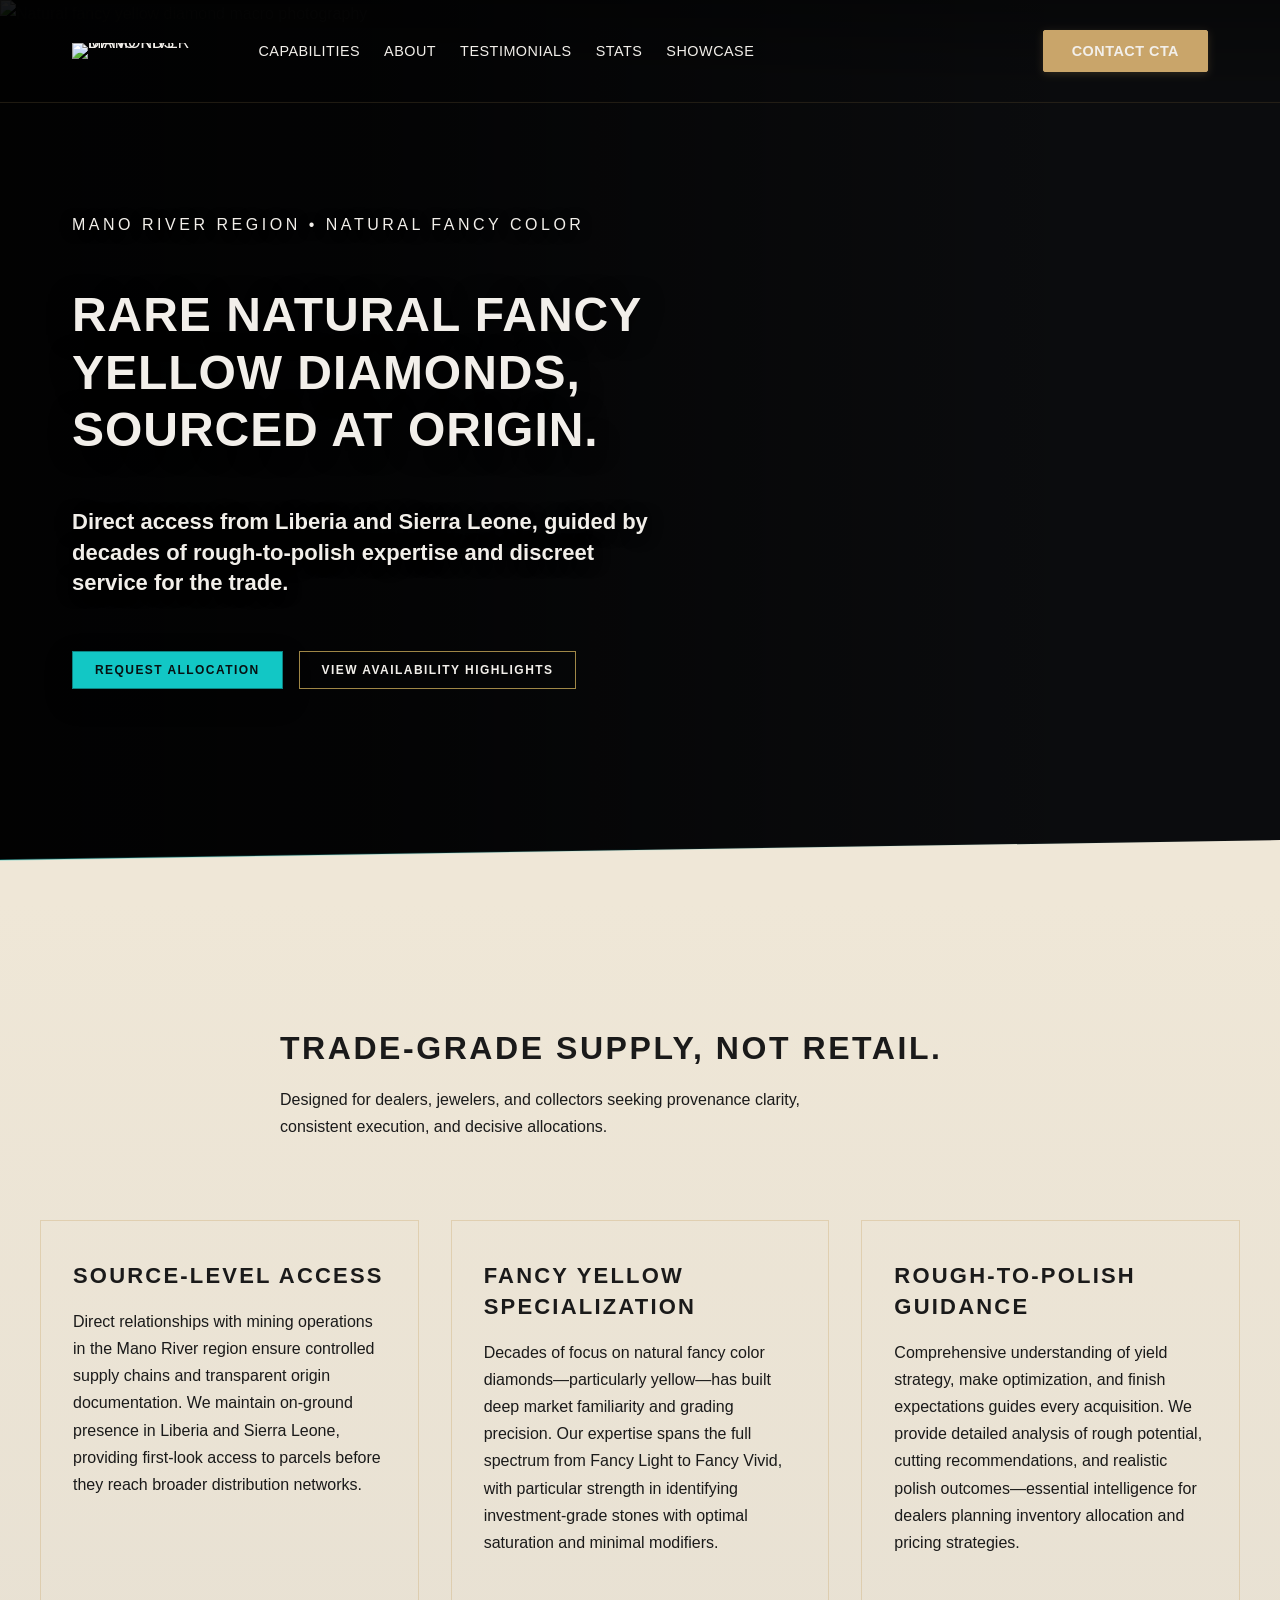
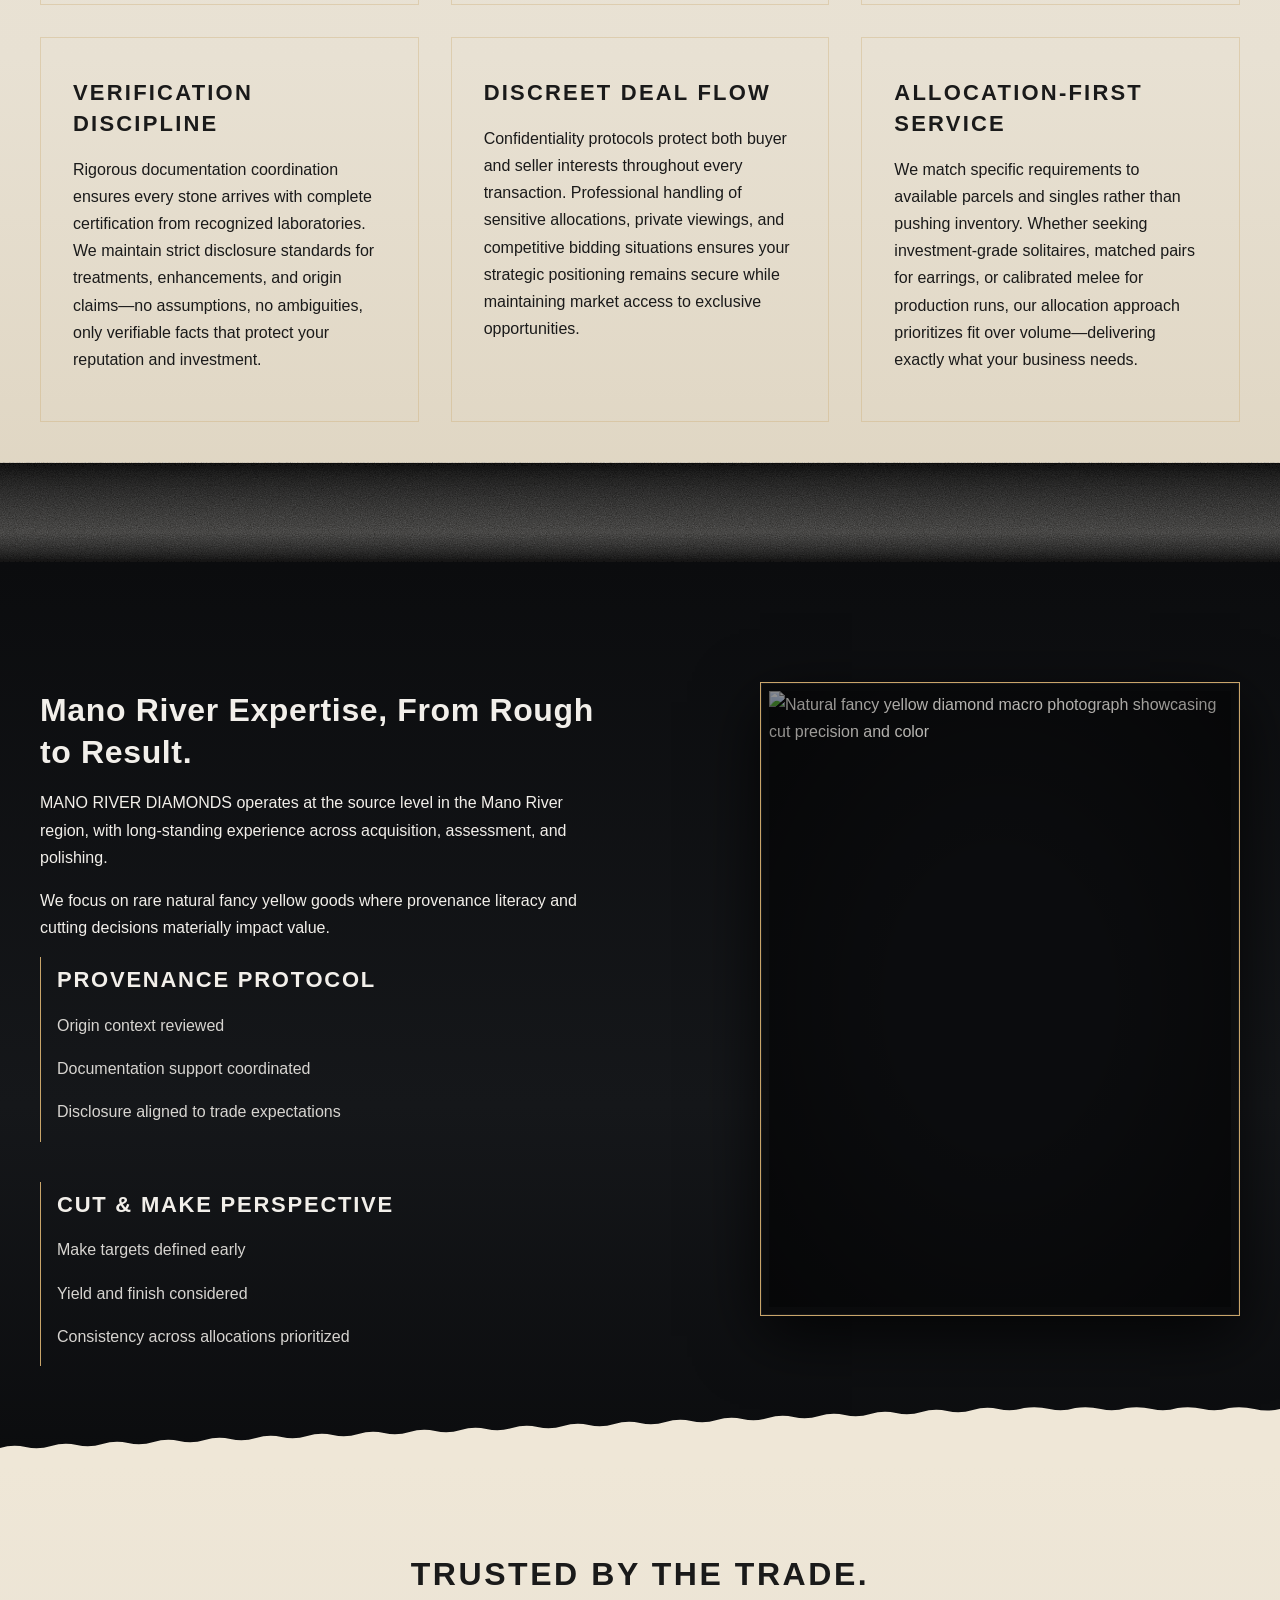
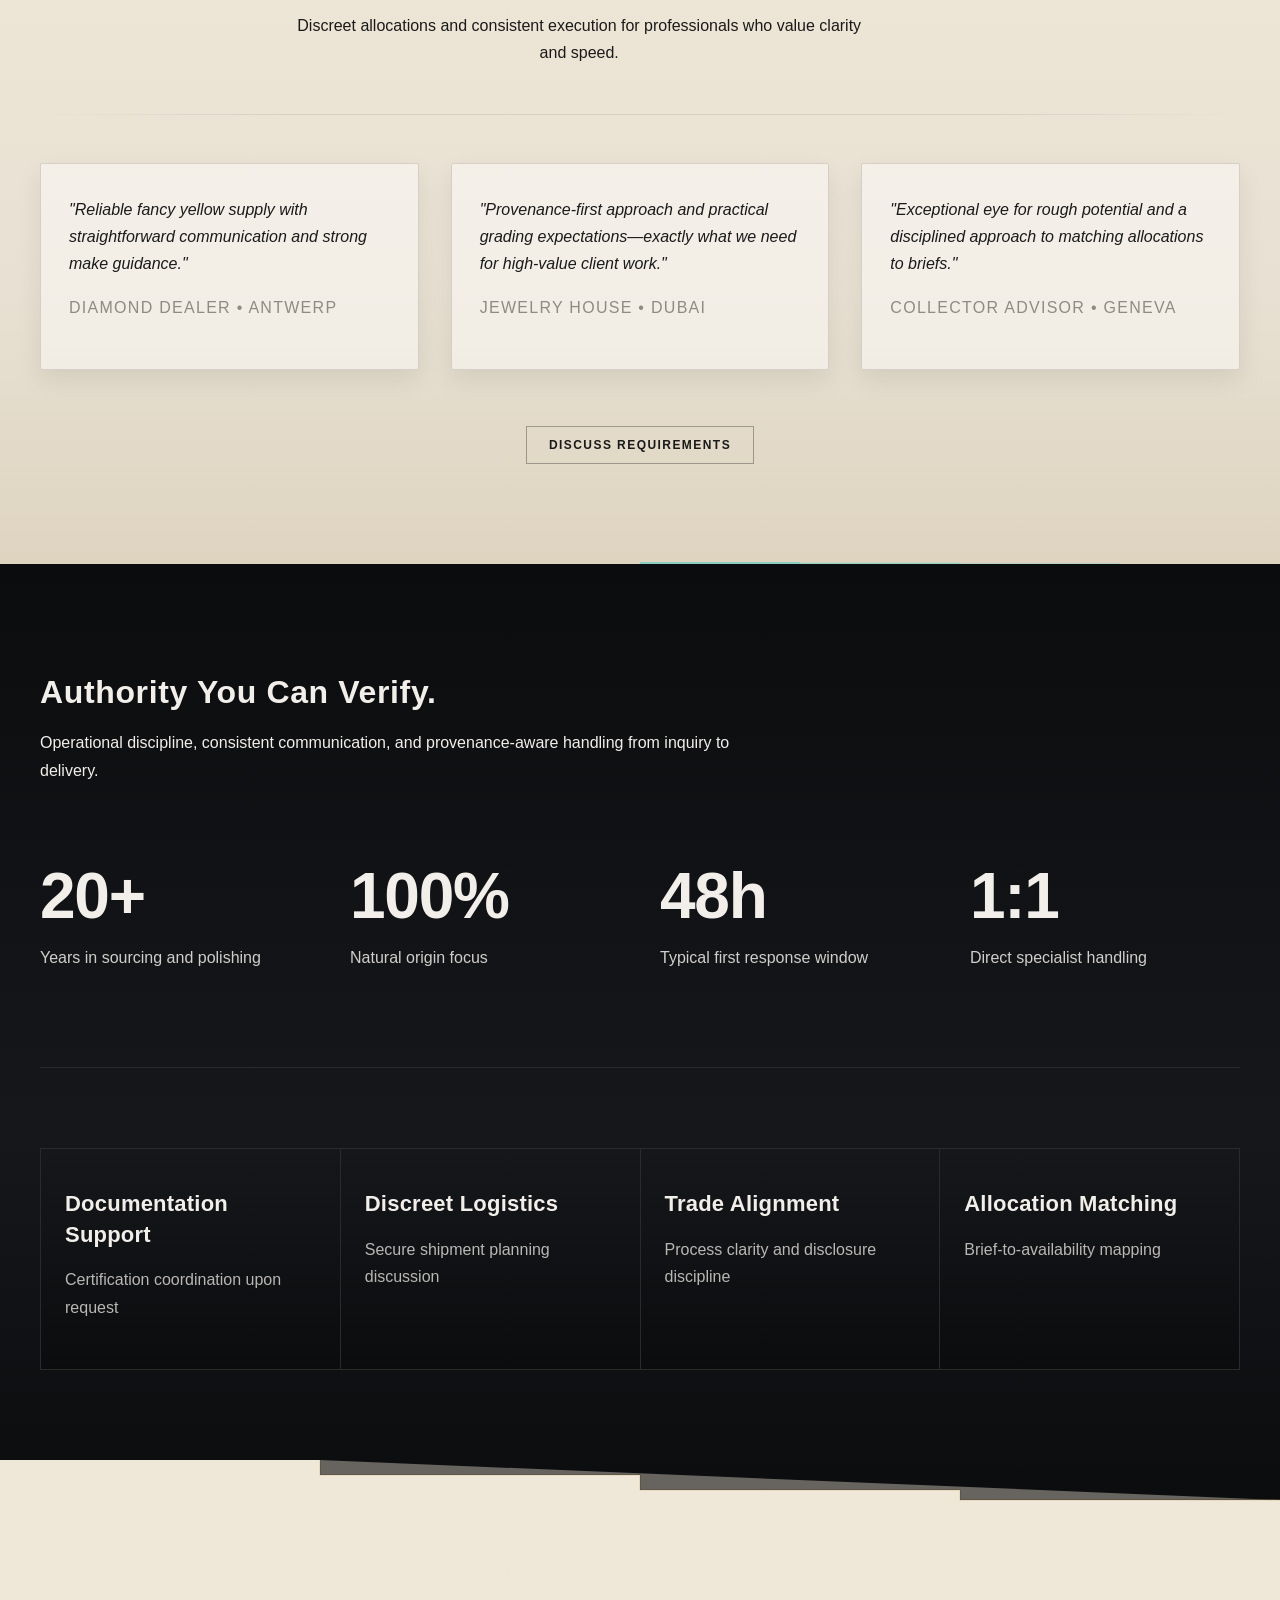
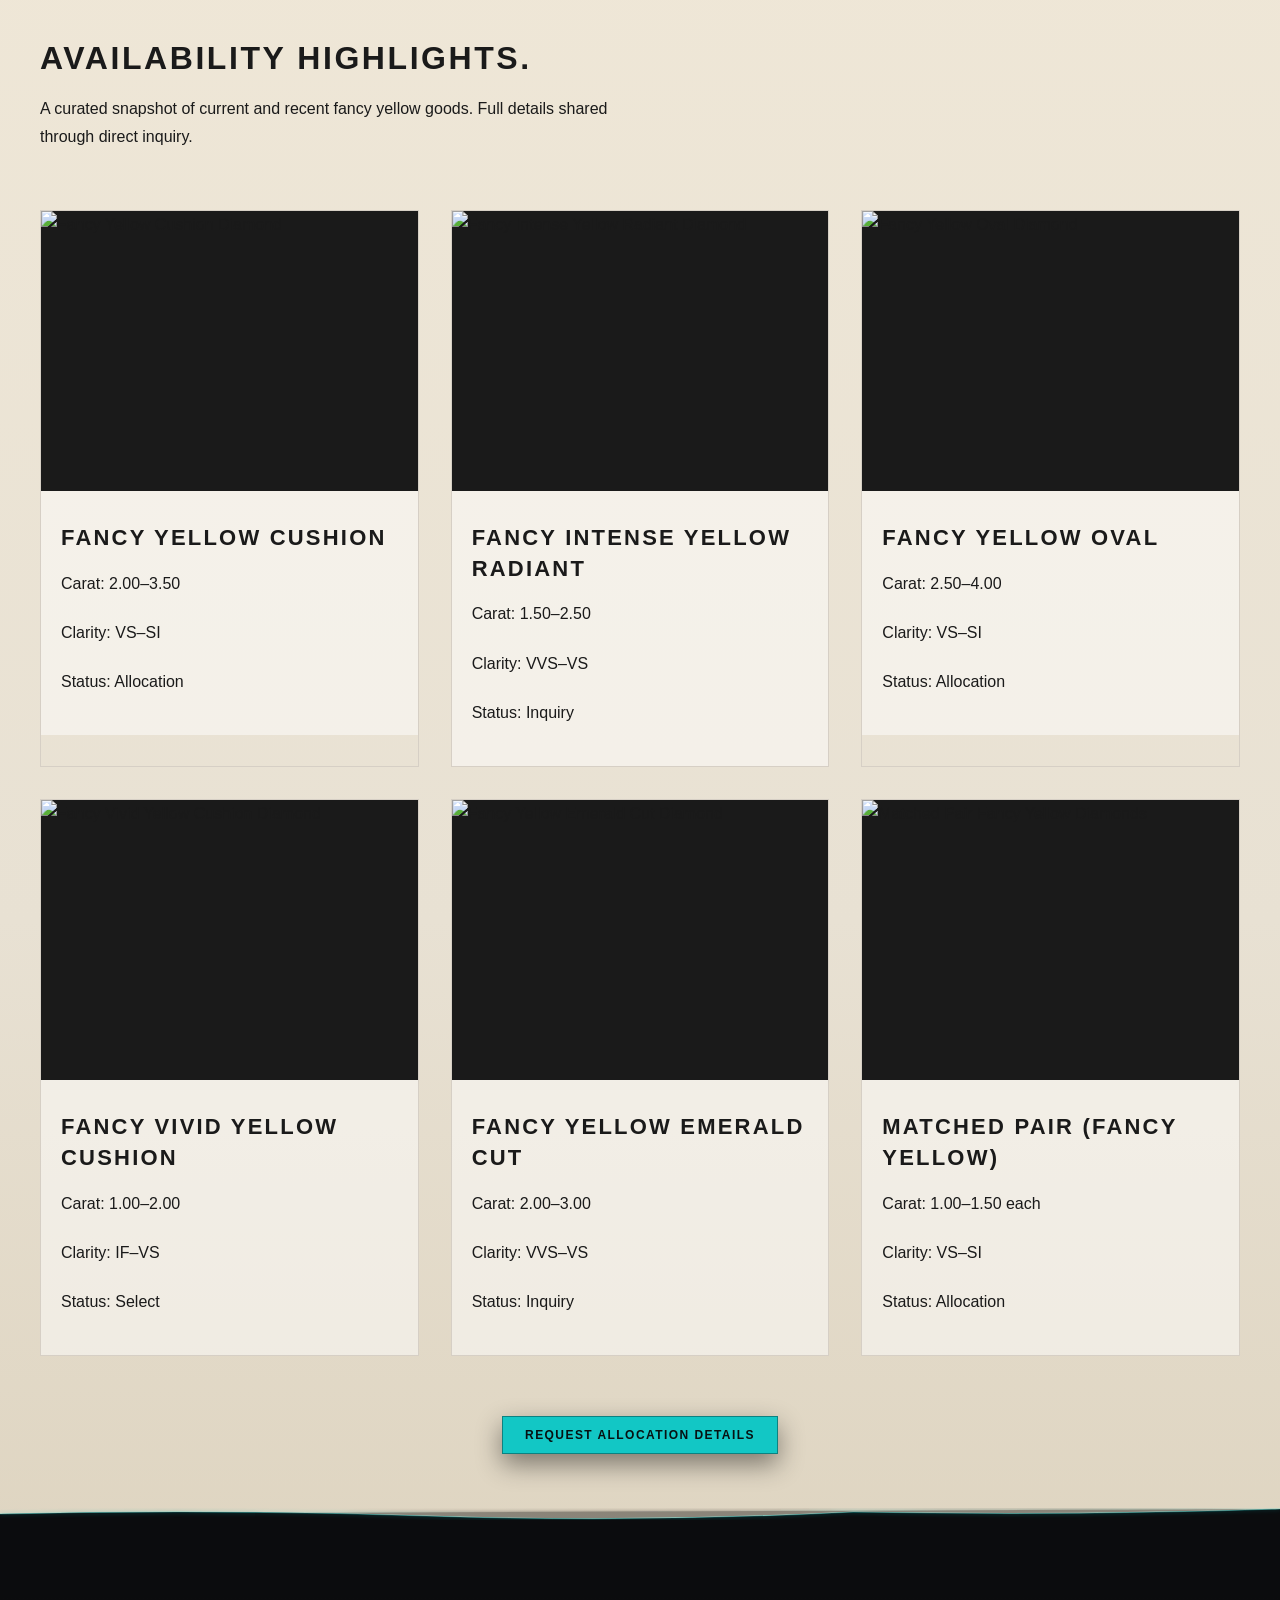
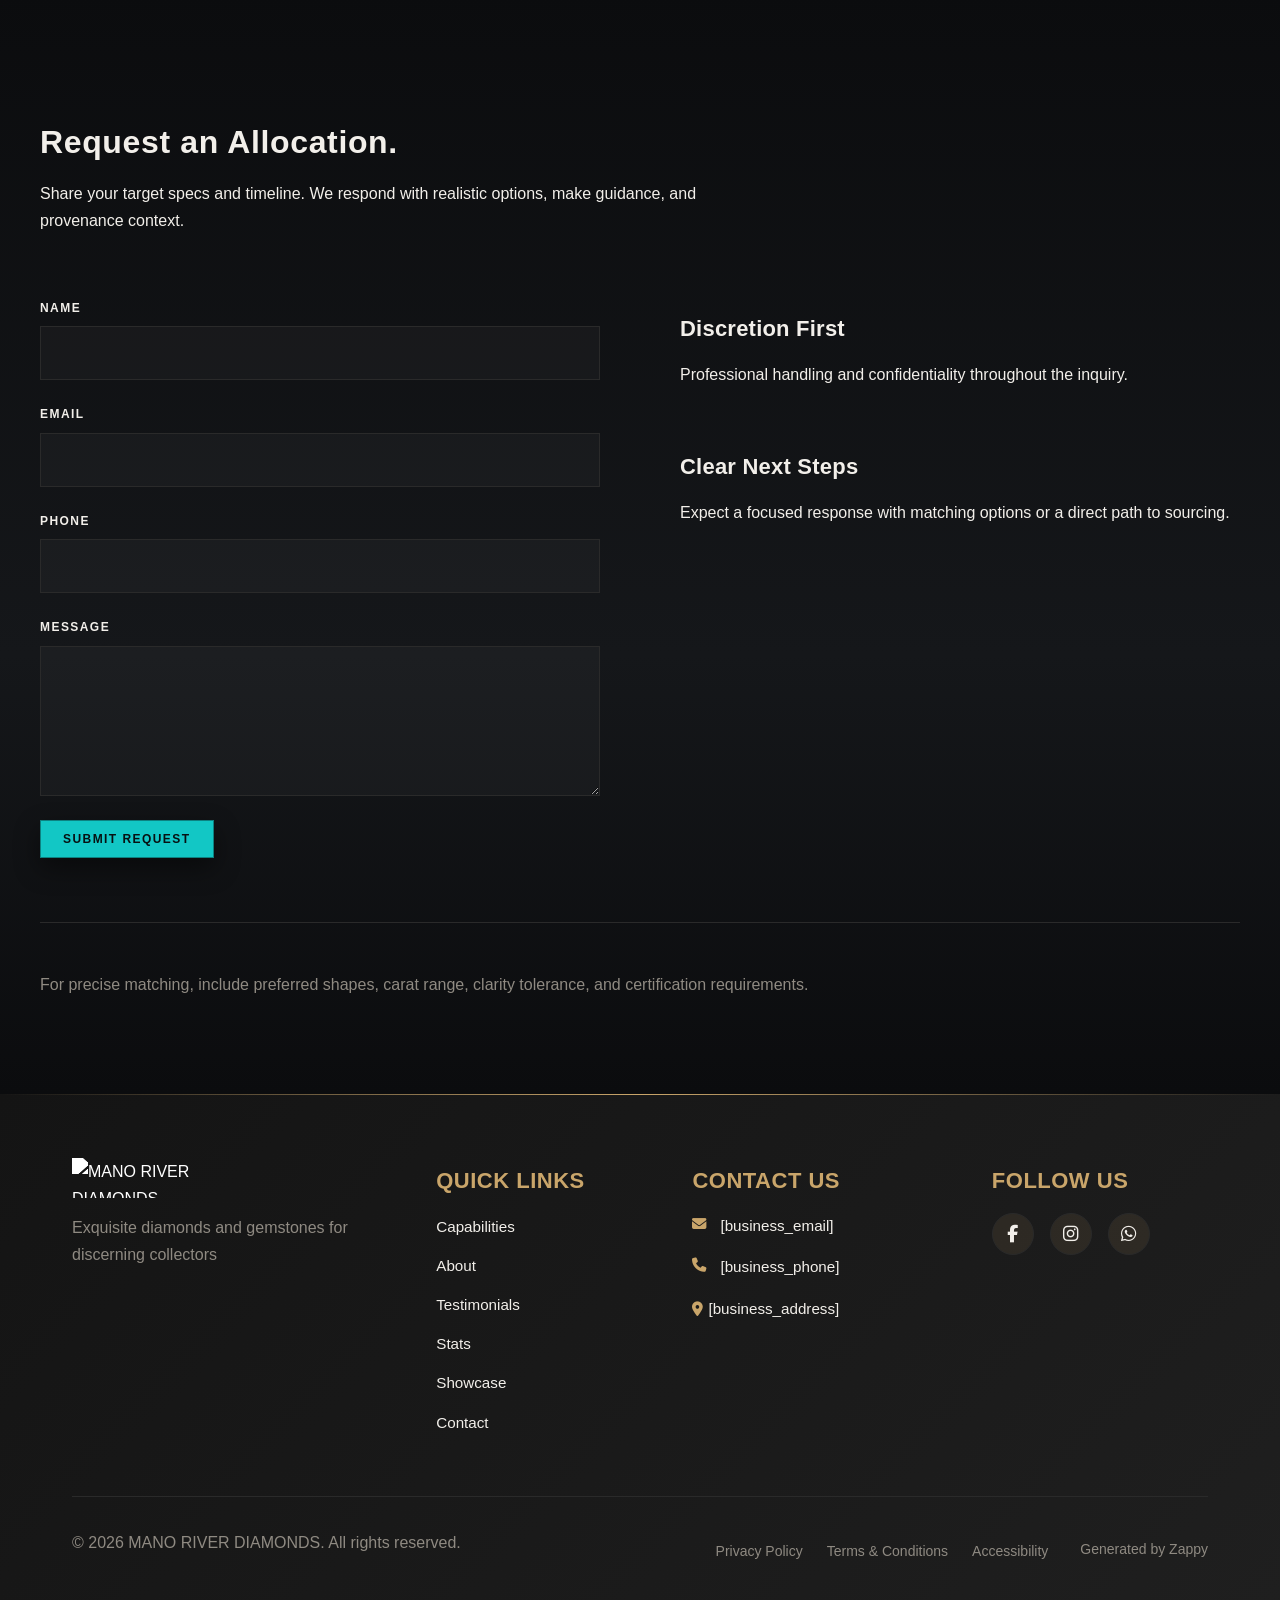
==== public/index.html @ 708252d4 "Initial website commit" ====
<!doctype html><html dir="ltr" lang="en"><head><meta charset="UTF-8"><meta content="width=device-width,initial-scale=1" name="viewport"><meta content="index, follow" name="robots"><title>Rare Natural Fancy Yellow Diamonds — MANO RIVER DIAMONDS</title><meta content="Source-level expertise in natural fancy color diamonds from West Africa&#39;s Mano River region. Decades of experience serving international dealers, jewelers, and collectors with authenticated rare gems." name="description"><meta content="natural fancy yellow diamonds West Africa, natural diamond limited, natural fancy, rare color diamonds Liberia Sierra Leone, luxury diamond sourcing" name="keywords"><link href="/assets/favicon.ico" rel="icon" type="image/x-icon"><link href="/assets/favicon-16x16.png" rel="icon" type="image/png" sizes="16x16"><link href="/assets/favicon-32x32.png" rel="icon" type="image/png" sizes="32x32"><link href="/assets/favicon-48x48.png" rel="icon" type="image/png" sizes="48x48"><link href="/assets/favicon-192x192.png" rel="icon" type="image/png" sizes="192x192"><link href="/assets/favicon-512x512.png" rel="icon" type="image/png" sizes="512x512"><link href="/assets/apple-touch-icon.png" rel="apple-touch-icon"><script>!function(){"use strict";var t="96eda7d1-3c78-42a6-a48d-8eaef737bcee",e="https://api.zappy5.com/api/analytics/track",a=18e5,n=2592e6,o=!0,i=!0,r=!0;var s=function(){var e="zappy_visitor_"+t,a=null;try{if(a=localStorage.getItem(e)){var o=JSON.parse(a),i=Date.now();if(i-o.created<n)return o.lastSeen=i,localStorage.setItem(e,JSON.stringify(o)),o.id}}catch(t){console.warn("Zappy Analytics: LocalStorage not available")}var r="zv_"+Date.now()+"_"+Math.random().toString(36).substr(2,9);try{localStorage.setItem(e,JSON.stringify({id:r,created:Date.now(),lastSeen:Date.now()}))}catch(t){}return r}(),c=function(){var e="zappy_session_"+t,n=null;try{if(n=sessionStorage.getItem(e)){var o=JSON.parse(n),i=Date.now();if(i-o.timestamp<a)return o.timestamp=i,sessionStorage.setItem(e,JSON.stringify(o)),o.id}}catch(t){console.warn("Zappy Analytics: SessionStorage not available")}var r="zs_"+Date.now()+"_"+Math.random().toString(36).substr(2,9);try{sessionStorage.setItem(e,JSON.stringify({id:r,timestamp:Date.now()}))}catch(t){}return r}();function l(a,n){n=n||{};var o={website_id:t,event_type:a,page_path:window.location.pathname,referrer:document.referrer||"direct",visitor_id:s,session_id:c,metadata:n};if(navigator.sendBeacon){var i=new Blob([JSON.stringify(o)],{type:"application/json"});navigator.sendBeacon(e,i)}else fetch(e,{method:"POST",headers:{"Content-Type":"application/json"},body:JSON.stringify(o),keepalive:!0}).catch(function(t){console.warn("Zappy Analytics: Failed to track event",t)})}o&&l("pageview",{title:document.title,url:window.location.href}),i&&document.addEventListener("click",function(t){var e=t.target;if("BUTTON"===e.tagName||e.closest("button")){var a="BUTTON"===e.tagName?e:e.closest("button");l("click",{element:"button",text:a.textContent.trim().substring(0,100),id:a.id||null,class:a.className||null})}else if("A"===e.tagName||e.closest("a")){var n="A"===e.tagName?e:e.closest("a");l("navigation",{element:"link",text:n.textContent.trim().substring(0,100),href:n.href,external:n.hostname!==window.location.hostname})}},!0),r&&document.addEventListener("submit",function(t){var e=t.target;l("form_submit",{form_id:e.id||null,form_name:e.name||null,form_action:e.action||null,form_method:e.method||"GET"})},!0);var d=Date.now();window.addEventListener("beforeunload",function(){l("page_unload",{time_on_page:Math.floor((Date.now()-d)/1e3),page_path:window.location.pathname})}),window.zappyAnalytics={track:l,getVisitorId:function(){return s},getSessionId:function(){return c}}}()</script><meta content="Rare Natural Fancy Yellow Diamonds — MANO RIVER DIAMONDS" property="og:title"><meta content="Source-level expertise in natural fancy color diamonds from West Africa's Mano River region. Decades of experience serving international dealers, jewelers, and collectors with authenticated rare gems." property="og:description"><meta content="website" property="og:type"><meta content="en_US" property="og:locale"><meta content="summary_large_image" name="twitter:card"><meta content="Rare Natural Fancy Yellow Diamonds — MANO RIVER DIAMONDS" name="twitter:title"><meta content="Source-level expertise in natural fancy color diamonds from West Africa's Mano River region. Decades of experience serving international dealers, jewelers, and collectors with authenticated rare gems." name="twitter:description"><link href="https://cdnjs.cloudflare.com/ajax/libs/font-awesome/6.4.0/css/all.min.css" rel="stylesheet"><link href="/assets/favicon.ico" rel="icon" type="image/x-icon"><link href="/assets/favicon-16x16.png" rel="icon" type="image/png" sizes="16x16"><link href="/assets/favicon-32x32.png" rel="icon" type="image/png" sizes="32x32"><link href="/assets/favicon-48x48.png" rel="icon" type="image/png" sizes="48x48"><link href="/assets/favicon-192x192.png" rel="icon" type="image/png" sizes="192x192"><link href="/assets/favicon-512x512.png" rel="icon" type="image/png" sizes="512x512"><link href="/assets/apple-touch-icon.png" rel="apple-touch-icon"><link href="https://cdn.jsdelivr.net/npm/vanilla-cookieconsent@3/dist/cookieconsent.css" rel="stylesheet"><script src="https://cdn.jsdelivr.net/npm/vanilla-cookieconsent@3/dist/cookieconsent.umd.js"></script><script src="https://cdn.jsdelivr.net/gh/mickidum/acc_toolbar/acctoolbar/acctoolbar.min.js"></script><link href="/styles.css" rel="stylesheet"><style id="zappy-dropdown-submenu-styles">#navMenu li:has(.sub-menu),.nav-menu li:has(.sub-menu),.navbar li:has(.sub-menu),nav li:has(.sub-menu){position:relative}#navMenu .sub-menu,.nav-menu .sub-menu,.navbar .sub-menu,nav .sub-menu{display:block!important;position:absolute!important;top:100%;left:0;min-width:220px;background:#fff;border-radius:8px;box-shadow:0 8px 25px rgba(0,0,0,.15);padding:8px 0;opacity:0;visibility:hidden;transform:translateY(10px);transition:all .3s ease;z-index:1000;list-style:none;pointer-events:none}#navMenu li:hover>.sub-menu,.nav-menu li:hover>.sub-menu,.navbar li:hover>.sub-menu,nav li:hover>.sub-menu{opacity:1!important;visibility:visible!important;transform:translateY(0)!important;pointer-events:auto!important}.sub-menu li{list-style:none;margin:0;padding:0}.sub-menu a{display:block!important;padding:10px 16px!important;color:var(--text-dark,#333)!important;font-weight:500;text-decoration:none;white-space:nowrap;transition:background-color .2s}.sub-menu a:hover{background-color:#f5f5f5}[dir=rtl] .nav-menu .sub-menu,[dir=rtl] .navbar .sub-menu,[dir=rtl] nav .sub-menu,html[lang=ar] .nav-menu .sub-menu,html[lang=ar] .navbar .sub-menu,html[lang=ar] nav .sub-menu,html[lang=he] .nav-menu .sub-menu,html[lang=he] .navbar .sub-menu,html[lang=he] nav .sub-menu{left:auto!important;right:0!important}.sub-menu:empty,.sub-menu:not(:has(li)),.sub-menu:not(:has(li:not(.zappy-hidden-menu-item))){display:none!important;opacity:0!important;visibility:hidden!important;pointer-events:none!important}li:has(.menu-group-title):hover>.sub-menu{opacity:1!important;visibility:visible!important;transform:translateY(0)!important;pointer-events:auto!important}#navMenu>li>.menu-group-title,.nav-menu>li>.menu-group-title{display:inline-block;padding:.5rem 1rem;cursor:default;user-select:none}@media (max-width:768px){#navMenu .sub-menu,.nav-menu .sub-menu,.navbar .sub-menu,nav .sub-menu{position:static!important;transform:none!important;box-shadow:none!important;background:0 0!important;max-height:0;overflow:hidden;opacity:0;visibility:hidden;transition:max-height .3s ease,opacity .3s ease;padding:0!important;border-radius:0!important}.sub-menu.mobile-expanded{max-height:500px!important;opacity:1!important;visibility:visible!important;padding:8px 0 8px 16px!important}[dir=rtl] .sub-menu.mobile-expanded,html[lang=he] .sub-menu.mobile-expanded{padding:8px 16px 8px 0!important}#navMenu li:hover>.sub-menu,.nav-menu li:hover>.sub-menu,.navbar li:hover>.sub-menu,nav li:hover>.sub-menu{opacity:0;visibility:hidden;pointer-events:none}#navMenu li>.sub-menu.mobile-expanded,.nav-menu li>.sub-menu.mobile-expanded,.navbar li>.sub-menu.mobile-expanded,nav li>.sub-menu.mobile-expanded{opacity:1!important;visibility:visible!important;pointer-events:auto!important}#navMenu li:has(.sub-menu),.nav-menu li:has(.sub-menu),.navbar li:has(.sub-menu),nav li:has(.sub-menu){display:flex!important;flex-wrap:wrap!important;align-items:center!important;position:relative!important;min-height:44px!important}#navMenu li:has(.sub-menu)>a,.nav-menu li:has(.sub-menu)>a,.navbar li:has(.sub-menu)>a,nav li:has(.sub-menu)>a{flex:1!important;min-width:0!important}#navMenu li:has(.sub-menu)>.menu-group-title,.nav-menu li:has(.sub-menu)>.menu-group-title,.navbar li:has(.sub-menu)>.menu-group-title,nav li:has(.sub-menu)>.menu-group-title{flex:1!important;min-width:0!important;padding:0!important;line-height:inherit!important}#navMenu li:has(.sub-menu)>.sub-menu,.nav-menu li:has(.sub-menu)>.sub-menu,.navbar li:has(.sub-menu)>.sub-menu,nav li:has(.sub-menu)>.sub-menu{flex-basis:100%!important;width:100%!important}#navMenu li:has(.sub-menu)>a [class*=arrow],#navMenu li:has(.sub-menu)>a [class*=chevron],.nav-menu li:has(.sub-menu)>a .fa-angle-down,.nav-menu li:has(.sub-menu)>a .fa-chevron-down,.nav-menu li:has(.sub-menu)>a [class*=arrow],.nav-menu li:has(.sub-menu)>a [class*=chevron],nav li:has(.sub-menu)>a [class*=arrow],nav li:has(.sub-menu)>a [class*=chevron]{display:none!important;visibility:hidden!important}.mobile-submenu-toggle{display:flex!important;align-items:center!important;justify-content:center!important;width:44px!important;height:auto!important;background:0 0!important;border:none!important;cursor:pointer!important;color:var(--text-dark)!important;position:static!important;flex-shrink:0!important;align-self:stretch!important;z-index:2!important;padding:0!important;margin:0!important}.mobile-submenu-toggle::after{content:''!important;width:0!important;height:0!important;border-left:6px solid transparent!important;border-right:6px solid transparent!important;border-top:7px solid currentColor!important;transition:transform .3s ease!important}.mobile-submenu-toggle.expanded::after{transform:rotate(180deg)!important}.sub-menu a{padding:10px 0!important;display:block!important;color:var(--text-dark)!important}.navbar .sub-menu li a,.zappy-products-dropdown .sub-menu a,nav.navbar .sub-menu li a{color:var(--text-dark)!important}}@media (min-width:769px){.mobile-submenu-toggle{display:none!important}}</style><style id="mobile-lang-menu-deployed-css">@media (max-width:768px){.lang-switcher,.nav-container .lang-switcher,.nav-cta-container .lang-switcher,.nav-ecommerce-icons .lang-switcher,.nav-icons-left .lang-switcher,.navbar .lang-switcher,.navbar .nav-cta-container .lang-switcher{display:none!important}.mobile-lang-menu{width:100%;border-top:1px solid rgba(128,128,128,.2);padding:8px 0 0 0;margin-top:8px}.mobile-lang-toggle{display:flex!important;align-items:center;justify-content:space-between;width:100%;padding:12px 16px;background:0 0;border:none;cursor:pointer;font-size:15px;color:inherit;font-family:inherit}.mobile-lang-toggle::after{content:'';display:inline-block;width:8px;height:8px;border-right:2px solid currentColor;border-bottom:2px solid currentColor;transform:rotate(45deg);transition:transform .3s ease;margin-left:8px}.mobile-lang-toggle.expanded::after{transform:rotate(-135deg)}.mobile-lang-options{max-height:0;overflow:hidden;transition:max-height .3s ease}.mobile-lang-options.expanded{max-height:300px}.mobile-lang-option{display:flex!important;align-items:center;gap:10px;padding:10px 24px;text-decoration:none;color:inherit;font-size:14px;font-family:inherit}.mobile-lang-option:hover{background:rgba(128,128,128,.1)}.mobile-lang-option.active{font-weight:600;opacity:.7;pointer-events:none}.mobile-lang-option img{width:20px;height:20px;border-radius:50%}}@media (min-width:769px){.mobile-lang-menu{display:none!important}}</style><style id="zappy-widget-visibility">#mic-access-tool-box,#mic-access-tool-general-button,#mic-init-access-tool #mic-access-tool-box,#mic-init-access-tool #mic-access-tool-general-button,#mic-init-access-tool .mic-access-tool-general-button,._access-icon,._access-menu,.mic-access-tool-box,.mic-access-tool-general-button,div[id*=mic-access-tool-box]{display:none!important;visibility:hidden!important;opacity:0!important;pointer-events:none!important}</style></head><body><nav class="navbar"><button class="mobile-toggle" aria-label="Menu" id="mobileToggle"><svg viewbox="0 0 24 24" fill="none" height="24" width="24" class="hamburger-icon"><path d="M3 12h18M3 6h18M3 18h18" stroke="currentColor" stroke-width="2" stroke-linecap="round"></path></svg><svg viewbox="0 0 24 24" fill="none" height="24" width="24" class="close-icon" style="display:none"><path d="M18 6L6 18M6 6l12 12" stroke="currentColor" stroke-width="2" stroke-linecap="round"></path></svg></button><button class="phone-header-btn" aria-label="Call"><svg viewbox="0 0 24 24" fill="currentColor" height="20" width="20"><path d="M22 16.92v3a2 2 0 0 1-2.18 2 19.79 19.79 0 0 1-8.63-3.07 19.5 19.5 0 0 1-6-6 19.79 19.79 0 0 1-3.07-8.67A2 2 0 0 1 4.11 2h3a2 2 0 0 1 2 1.72 12.84 12.84 0 0 0 .7 2.81 2 2 0 0 1-.45 2.11L8.09 9.91a16 16 0 0 0 6 6l1.27-1.27a2 2 0 0 1 2.11-.45 12.84 12.84 0 0 0 2.81.7A2 2 0 0 1 22 16.92z"></path></svg></button><div class="nav-container"><div class="nav-brand"><a href="/" class="logo-link"><img alt="MANO RIVER DIAMONDS" src="/assets/mano-river-diamonds-luxury-diamonds-and-gemstones-logo.webp" class="logo"></a></div><ul class="nav-menu" id="navMenu"><li><a href="#capabilities">Capabilities</a></li><li><a href="#about">About</a></li><li><a href="#testimonials">Testimonials</a></li><li><a href="#stats">Stats</a></li><li><a href="#showcase">Showcase</a></li></ul><div class="nav-cta-container"><a href="#cta" class="nav-cta-btn">Contact Cta</a></div></div></nav><script>window.addEventListener("load",function(){const e=document.querySelector(".navbar, nav, header");if(!e)return void console.log("[Navbar] Navbar element not found");let t=document.getElementById("mobileToggle")||document.querySelector(".mobile-toggle")||document.querySelector(".hamburger")||document.querySelector(".hamburger-menu")||document.querySelector(".menu-toggle")||document.querySelector(".burger-menu")||document.querySelector('[aria-label="Menu"]')||document.querySelector('[aria-label="תפריט"]');const o=document.querySelector(".phone-header-btn"),n=window.getComputedStyle(e);let r=n.backgroundColor;if(console.log("[Navbar] Initial navbar background:",r),"transparent"===r||"rgba(0, 0, 0, 0)"===r||r.startsWith("rgba")&&r.includes(", 0)")){const e=n.backgroundImage;if(e&&"none"!==e)console.log("[Navbar] Navbar has background image/gradient, using dark text"),r="rgb(240, 240, 240)";else{const e=window.getComputedStyle(document.body).backgroundColor;console.log("[Navbar] Navbar transparent, using body background:",e),r=e}}const i=r.match(/\d+/g);if(i&&i.length>=3){const e=(.299*parseInt(i[0])+.587*parseInt(i[1])+.114*parseInt(i[2]))/255;console.log("[Navbar] Mobile button colors preserved from Claude CSS (luminance:",e.toFixed(2)+")");const n=document.createElement("style");n.id="zappy-mobile-nav-fix";document.documentElement.lang;document.documentElement.dir,n.textContent='\n        /* Hide mobile buttons on desktop, show only on mobile */\n        @media (min-width: 769px) {\n          .mobile-toggle,\n          .phone-header-btn {\n            display: none !important;\n          }\n        }\n        \n        /* Show and position mobile buttons correctly on mobile */\n        @media (max-width: 768px) {\n          .mobile-toggle,\n          .phone-header-btn {\n            position: absolute !important;\n            top: 50% !important;\n            transform: translateY(-50%) !important;\n            z-index: 1001 !important;\n            display: flex !important;\n            align-items: center !important;\n            justify-content: center !important;\n            width: 36px !important;\n            height: 36px !important;\n            border-radius: 50% !important;\n            border: none !important;\n            cursor: pointer !important;\n            padding: 6px !important;\n            background: none !important;\n            color: var(--nav-text, var(--text-dark)) !important;\n          }\n          \n          /* LTR positioning (default): hamburger LEFT, phone RIGHT */\n          html:not([dir="rtl"]):not([lang="he"]):not([lang="ar"]) .mobile-toggle,\n          html[dir="ltr"] .mobile-toggle {\n            left: 12px !important;\n            right: auto !important;\n          }\n          html:not([dir="rtl"]):not([lang="he"]):not([lang="ar"]) .phone-header-btn,\n          html[dir="ltr"] .phone-header-btn {\n            right: 12px !important;\n            left: auto !important;\n          }\n          \n          /* RTL positioning: hamburger RIGHT, phone LEFT */\n          html[dir="rtl"] .mobile-toggle,\n          html[lang="he"] .mobile-toggle,\n          html[lang="ar"] .mobile-toggle {\n            right: 12px !important;\n            left: auto !important;\n          }\n          html[dir="rtl"] .phone-header-btn,\n          html[lang="he"] .phone-header-btn,\n          html[lang="ar"] .phone-header-btn {\n            left: 12px !important;\n            right: auto !important;\n          }\n          \n          /* CRITICAL: Ensure nav-container has min-height on mobile */\n          /* All children are positioned absolutely/fixed on mobile, so height:auto collapses to 0 */\n          .nav-container {\n            min-height: 70px !important;\n            position: relative !important;\n          }\n          \n          /* Ensure SVG icons are properly sized and inherit color */\n          .mobile-toggle svg,\n          .phone-header-btn svg {\n            width: 24px !important;\n            height: 24px !important;\n            /* Don\'t force display - let JavaScript control hamburger/close toggle */\n          }\n          \n          /* Reset nav-cta-container on mobile - remove desktop box-shadow/padding */\n          /* that creates a visible ghost box when CTA button is hidden */\n          .nav-cta-container {\n            box-shadow: none !important;\n            padding: 0 !important;\n          }\n          \n          /* Hide nav-cta-container entirely on mobile when there\'s no lang-switcher */\n          /* (only the CTA button is inside, and it\'s hidden on mobile) */\n          .nav-cta-container:not(:has(.lang-switcher)) {\n            display: none !important;\n          }\n          \n          /* CRITICAL: Prevent hero image fade gradient from bleeding over headline text */\n          /* The .image-fade-gradient has bottom: -30px (extends below parent) */\n          /* On mobile stacked layout, this overlaps the h1 text below the image */\n          .hero-image-column {\n            overflow: hidden !important;\n          }\n          .image-fade-gradient {\n            bottom: 0 !important;\n          }\n          \n          /* Hide desktop language switcher on mobile - hamburger menu handles it */\n          /* High specificity to override stored CSS */\n          .lang-switcher,\n          .nav-cta-container .lang-switcher,\n          .nav-container .lang-switcher,\n          .navbar .lang-switcher,\n          .navbar .nav-cta-container .lang-switcher {\n            display: none !important;\n          }\n        }\n      ';const r=document.getElementById("zappy-mobile-nav-fix");r&&r.remove(),document.head.appendChild(n),console.log("[Navbar] Critical CSS injected for mobile nav positioning");const l=window.innerWidth<=768;if(t){const e=t.querySelector(".hamburger-icon"),o=t.querySelector(".close-icon");e&&(e.style.setProperty("width","24px","important"),e.style.setProperty("height","24px","important"),e.style.setProperty("display","block","important")),o&&(o.style.setProperty("width","24px","important"),o.style.setProperty("height","24px","important"),o.style.setProperty("display","none","important")),l?(t.style.setProperty("position","absolute","important"),t.style.setProperty("top","50%","important"),t.style.setProperty("transform","translateY(-50%)","important"),t.style.setProperty("z-index","1001","important"),t.style.removeProperty("left"),t.style.removeProperty("right"),console.log("[Navbar] Mobile toggle positioning applied (mobile viewport)")):(t.style.removeProperty("position"),t.style.removeProperty("top"),t.style.removeProperty("transform"),t.style.removeProperty("z-index"),t.style.removeProperty("left"),t.style.removeProperty("right"),console.log("[Navbar] Desktop viewport - cleared mobile toggle inline positioning"))}if(o){const e=o.querySelector("svg");e&&(e.style.width="24px",e.style.height="24px",e.setAttribute("width","24"),e.setAttribute("height","24")),l?(o.style.setProperty("position","absolute","important"),o.style.setProperty("top","50%","important"),o.style.setProperty("transform","translateY(-50%)","important"),o.style.setProperty("z-index","1001","important"),o.style.removeProperty("left"),o.style.removeProperty("right"),console.log("[Navbar] Phone button positioning applied (mobile viewport)")):(o.style.removeProperty("position"),o.style.removeProperty("top"),o.style.removeProperty("transform"),o.style.removeProperty("z-index"),o.style.removeProperty("left"),o.style.removeProperty("right"),console.log("[Navbar] Desktop viewport - cleared phone button inline positioning"))}}else console.log("[Navbar] Could not parse background color:",r);t=document.getElementById("mobileToggle")||document.querySelector(".mobile-toggle")||document.querySelector(".hamburger")||document.querySelector(".hamburger-menu")||document.querySelector(".menu-toggle")||document.querySelector(".burger-menu")||document.querySelector('[aria-label="Menu"]')||document.querySelector('[aria-label="תפריט"]');const l=document.getElementById("navMenu")||document.querySelector(".nav-menu")||document.querySelector(".nav-links")||document.querySelector("nav ul:not(.submenu)");if(!t||!l)return void console.log("[Navbar] Mobile toggle or menu not found:",{toggle:!!t,menu:!!l});l.id||(l.id="navMenu"),console.log("[Navbar] Initializing mobile menu...");const a=t.cloneNode(!0);t.parentNode.replaceChild(a,t),a.addEventListener("click",function(e){e.preventDefault(),e.stopPropagation();const t=this.querySelector(".hamburger-icon"),o=this.querySelector(".close-icon");l.classList.contains("active")?(l.classList.remove("active"),t&&t.style.setProperty("display","block","important"),o&&o.style.setProperty("display","none","important"),document.body.style.overflow="",console.log("[Navbar] Menu closed")):(l.classList.add("active"),t&&t.style.setProperty("display","none","important"),o&&o.style.setProperty("display","block","important"),document.body.style.overflow="hidden",console.log("[Navbar] Menu opened"))}),l.querySelectorAll("a").forEach(function(e){e.addEventListener("click",function(){if("#"===this.getAttribute("href"))return;const e=a.querySelector(".hamburger-icon"),t=a.querySelector(".close-icon");l.classList.remove("active"),e&&e.style.setProperty("display","block","important"),t&&t.style.setProperty("display","none","important"),document.body.style.overflow="",console.log("[Navbar] Menu closed (link clicked)")})});var s=l.querySelectorAll(".dropdown-toggle");s.forEach(function(e){e.addEventListener("click",function(e){e.preventDefault(),e.stopPropagation();var t=this.closest(".nav-dropdown");t&&(t.parentNode.querySelectorAll(".nav-dropdown.open").forEach(function(e){e!==t&&e.classList.remove("open")}),t.classList.toggle("open"),console.log("[Navbar] Dropdown toggled:",t.classList.contains("open")?"open":"closed"))})}),document.addEventListener("click",function(e){e.target.closest(".nav-dropdown")||document.querySelectorAll(".nav-dropdown.open").forEach(function(e){e.classList.remove("open")})}),console.log("[Navbar] Dropdown handlers initialized for "+s.length+" dropdowns"),o&&o.addEventListener("click",function(){const e=document.querySelectorAll('a[href^="tel:"]'),t=e.length>0?e[0].getAttribute("href").replace("tel:",""):"[business_phone]";window.location.href="tel:"+t,console.log("[Navbar] Phone button clicked")}),console.log("[Navbar] Mobile menu initialized successfully");const p=function(){const e=document.querySelector(".whatsapp-float");e&&(window.innerWidth>=769?(e.style.setProperty("display","none","important"),e.style.setProperty("visibility","hidden","important"),e.style.setProperty("opacity","0","important"),e.style.setProperty("pointer-events","none","important"),console.log("[WhatsApp] Button hidden on desktop")):(e.style.removeProperty("display"),e.style.removeProperty("visibility"),e.style.removeProperty("opacity"),e.style.removeProperty("pointer-events"),console.log("[WhatsApp] Button visible on mobile")))};let c;p(),window.addEventListener("resize",function(){clearTimeout(c),c=setTimeout(p,100)})})</script><main><section class="home-hero-section" data-layout-spec="Home-Hero" data-hero-type="fullscreen-scrim"><div class="home-hero-bg-wrapper"><img alt="Natural fancy yellow diamond macro photography" src="/assets/site-home-hero-bg.webp" data-context="Ultra-sharp macro photograph of a natural fancy yellow diamond in dramatic noir lighting. The diamond should be positioned slightly off-center, catching light to reveal internal fire and brilliance. Deep black background with subtle gradient lighting from left to right. High contrast, cinematic quality, showing the precise facets and natural color intensity of a premium yellow diamond. Professional gemological photography style with dramatic shadows and highlights emphasizing the stone's clarity and cut quality." data-placeholder="home-hero-bg" height="1080" width="1920" class="home-hero-bg-image" data-hero-bg="true"></div><div class="home-hero-scrim" aria-hidden="true"></div><div class="home-hero-content-wrapper"><div class="home-hero-content"><p class="home-hero-provenance">MANO RIVER REGION • NATURAL FANCY COLOR</p><h1 class="home-hero-headline">Rare Natural Fancy Yellow Diamonds, Sourced at Origin.</h1><h3 class="home-hero-subtitle">Direct access from Liberia and Sierra Leone, guided by decades of rough-to-polish expertise and discreet service for the trade.</h3><div class="home-hero-cta-group"><a href="#contact" class="home-hero-btn-primary">Request Allocation</a><a href="#showcase" class="home-hero-btn-secondary">View Availability Highlights</a></div></div></div><div class="home-hero-divider-wrapper"><svg viewbox="0 0 1200 80" aria-hidden="true" data-no-icon-edit="true" preserveaspectratio="none" xmlns="http://www.w3.org/2000/svg"><defs><linearGradient id="home-hero-divider-gradient" x1="0%" x2="100%" y1="0%" y2="0%"><stop offset="0%" style="stop-color:rgba(18,199,197,0.35);stop-opacity:1"></stop><stop offset="50%" style="stop-color:rgba(18,199,197,0.12);stop-opacity:1"></stop><stop offset="100%" style="stop-color:rgba(18,199,197,0);stop-opacity:1"></stop></linearGradient></defs><path d="M0,80 L0,40 L1200,20 L1200,80 Z" fill="#EFE7D7"></path><path d="M0,40 L1200,20" fill="#EFE7D7" stroke="url(#home-hero-divider-gradient)" stroke-width="1.5"></path></svg></div></section><section class="home-capabilities-section" data-layout-spec="Home-capabilities" id="capabilities"><div class="capabilities-container"><div class="capabilities-intro"><h2>Trade-Grade Supply, Not Retail.</h2><p>Designed for dealers, jewelers, and collectors seeking provenance clarity, consistent execution, and decisive allocations.</p></div><div class="capabilities-grid"><article class="capability-card"><h3>Source-Level Access</h3><p>Direct relationships with mining operations in the Mano River region ensure controlled supply chains and transparent origin documentation. We maintain on-ground presence in Liberia and Sierra Leone, providing first-look access to parcels before they reach broader distribution networks.</p></article><article class="capability-card"><h3>Fancy Yellow Specialization</h3><p>Decades of focus on natural fancy color diamonds—particularly yellow—has built deep market familiarity and grading precision. Our expertise spans the full spectrum from Fancy Light to Fancy Vivid, with particular strength in identifying investment-grade stones with optimal saturation and minimal modifiers.</p></article><article class="capability-card"><h3>Rough-to-Polish Guidance</h3><p>Comprehensive understanding of yield strategy, make optimization, and finish expectations guides every acquisition. We provide detailed analysis of rough potential, cutting recommendations, and realistic polish outcomes—essential intelligence for dealers planning inventory allocation and pricing strategies.</p></article><article class="capability-card"><h3>Verification Discipline</h3><p>Rigorous documentation coordination ensures every stone arrives with complete certification from recognized laboratories. We maintain strict disclosure standards for treatments, enhancements, and origin claims—no assumptions, no ambiguities, only verifiable facts that protect your reputation and investment.</p></article><article class="capability-card"><h3>Discreet Deal Flow</h3><p>Confidentiality protocols protect both buyer and seller interests throughout every transaction. Professional handling of sensitive allocations, private viewings, and competitive bidding situations ensures your strategic positioning remains secure while maintaining market access to exclusive opportunities.</p></article><article class="capability-card"><h3>Allocation-First Service</h3><p>We match specific requirements to available parcels and singles rather than pushing inventory. Whether seeking investment-grade solitaires, matched pairs for earrings, or calibrated melee for production runs, our allocation approach prioritizes fit over volume—delivering exactly what your business needs.</p></article></div></div><div class="capabilities-divider-wrapper"><svg viewbox="0 0 1200 100" aria-hidden="true" data-no-icon-edit="true" preserveaspectratio="none" xmlns="http://www.w3.org/2000/svg"><defs><linearGradient id="divider-fade" x1="0%" x2="0%" y1="0%" y2="100%"><stop offset="0%" style="stop-color:#141414;stop-opacity:1"></stop><stop offset="70%" style="stop-color:#141414;stop-opacity:0.85"></stop><stop offset="100%" style="stop-color:#141414;stop-"></stop></linearGradient><filter id="grain-noise"><feTurbulence basefrequency="0.9" numoctaves="4" seed="2" type="fractalNoise"></feTurbulence><feColorMatrix type="saturate" values="0"></feColorMatrix><feBlend in="SourceGraphic" mode="multiply"></feBlend></filter></defs><rect fill="rgba(201,165,106,0.25)" height="1" width="1200" x="0" y="0"></rect><rect fill="url(#divider-fade)" height="99" width="1200" x="0" y="1" filter="url(#grain-noise)"></rect></svg></div></section><section class="home-about-section" data-layout-spec="Home-about" id="about"><div class="home-about-container"><div class="home-about-content"><h2 class="home-about-title">Mano River Expertise, From Rough to Result.</h2><p class="home-about-intro">MANO RIVER DIAMONDS operates at the source level in the Mano River region, with long-standing experience across acquisition, assessment, and polishing.</p><p class="home-about-intro">We focus on rare natural fancy yellow goods where provenance literacy and cutting decisions materially impact value.</p><div class="home-about-protocols"><div class="home-about-protocol-block"><h3 class="home-about-protocol-title">Provenance Protocol</h3><p class="home-about-protocol-item">Origin context reviewed</p><p class="home-about-protocol-item">Documentation support coordinated</p><p class="home-about-protocol-item">Disclosure aligned to trade expectations</p></div><div class="home-about-protocol-block"><h3 class="home-about-protocol-title">Cut &amp; Make Perspective</h3><p class="home-about-protocol-item">Make targets defined early</p><p class="home-about-protocol-item">Yield and finish considered</p><p class="home-about-protocol-item">Consistency across allocations prioritized</p></div></div></div><div class="home-about-image-wrapper"><div class="home-about-image-frame"><img alt="Natural fancy yellow diamond macro photograph showcasing cut precision and color" src="/assets/site-home-about-image-1.webp" data-context="Cinematic macro photograph of a rare natural fancy yellow diamond on a dark matte surface, dramatic side lighting creating sharp specular highlights on the facets, controlled studio lighting with no blown-out areas, noir aesthetic with deep shadows and precise reflections, professional gemstone photography showing cut quality and color saturation, editorial luxury style, sharp focus on diamond edges and pavilion, dark charcoal background fading to black" data-placeholder="home-about-image-1" height="800" width="600"></div></div></div><div class="home-about-divider-wrapper"><svg viewbox="0 0 1200 60" aria-hidden="true" data-no-icon-edit="true" preserveaspectratio="none" xmlns="http://www.w3.org/2000/svg"><path d="M0,60 L0,42 Q12,38 24,41 Q36,44 48,40 Q60,36 72,39 Q84,42 96,38 Q108,34 120,37 Q132,40 144,36 Q156,32 168,35 Q180,38 192,34 Q204,30 216,33 Q228,36 240,32 Q252,28 264,31 Q276,34 288,30 Q300,26 312,29 Q324,32 336,28 Q348,24 360,27 Q372,30 384,26 Q396,22 408,25 Q420,28 432,24 Q444,20 456,23 Q468,26 480,22 Q492,18 504,21 Q516,24 528,20 Q540,16 552,19 Q564,22 576,18 Q588,14 600,17 Q612,20 624,16 Q636,12 648,15 Q660,18 672,14 Q684,10 696,13 Q708,16 720,12 Q732,8 744,11 Q756,14 768,10 Q780,6 792,9 Q804,12 816,8 Q828,4 840,7 Q852,10 864,6 Q876,2 888,5 Q900,8 912,4 Q924,0 936,3 Q948,6 960,2 Q972,0 984,3 Q996,6 1008,2 Q1020,0 1032,3 Q1044,6 1056,2 Q1068,0 1080,3 Q1092,6 1104,2 Q1116,0 1128,3 Q1140,6 1152,2 Q1164,0 1176,3 Q1188,6 1200,3 L1200,60 Z" fill="#EFE7D7"></path></svg></div></section><section class="home-testimonials-section" data-layout-spec="Home-testimonials" id="testimonials"><div class="home-testimonials-container"><div class="home-testimonials-intro"><h2>Trusted by the Trade.</h2><p>Discreet allocations and consistent execution for professionals who value clarity and speed.</p></div><div class="home-testimonials-hairline"></div><div class="home-testimonials-grid"><article class="home-testimonials-card"><p class="home-testimonials-quote">"Reliable fancy yellow supply with straightforward communication and strong make guidance."</p><p class="home-testimonials-attribution">Diamond Dealer • Antwerp</p></article><article class="home-testimonials-card"><p class="home-testimonials-quote">"Provenance-first approach and practical grading expectations—exactly what we need for high-value client work."</p><p class="home-testimonials-attribution">Jewelry House • Dubai</p></article><article class="home-testimonials-card"><p class="home-testimonials-quote">"Exceptional eye for rough potential and a disciplined approach to matching allocations to briefs."</p><p class="home-testimonials-attribution">Collector Advisor • Geneva</p></article></div><div class="home-testimonials-cta-wrapper"><a href="#contact" class="btn-secondary home-testimonials-cta">Discuss Requirements</a></div></div><div class="home-testimonials-divider-wrapper"><svg viewbox="0 0 1200 2" aria-hidden="true" data-no-icon-edit="true" preserveaspectratio="none" xmlns="http://www.w3.org/2000/svg"><defs><linearGradient id="home-testimonials-prism-gradient" x1="0%" x2="100%" y1="0%" y2="0%"><stop offset="0%" style="stop-color:#12C7C5;stop-opacity:1"></stop><stop offset="50%" style="stop-color:#12C7C5;stop-opacity:0.6"></stop><stop offset="100%" style="stop-color:#12C7C5;stop-"></stop></linearGradient></defs><line stroke="url(#home-testimonials-prism-gradient)" stroke-width="1" x1="0" x2="600" y1="1" y2="1"></line><line stroke="#12C7C5" stroke-width="1" x1="600" x2="750" y1="1" y2="1" opacity="0.8"></line><line stroke="#12C7C5" stroke-width="1" x1="750" x2="900" y1="1" y2="1" opacity="0.4" transform="translate(0, 0.3)"></line><line stroke="#12C7C5" stroke-width="1" x1="900" x2="1050" y1="1" y2="1" opacity="0.2" transform="translate(0, 0.5)"></line><line stroke="#12C7C5" stroke-width="1" x1="1050" x2="1200" y1="1" y2="1" opacity="0" transform="translate(0, 0.7)"></line></svg></div></section><section class="home-stats-section" data-layout-spec="Home-stats" id="stats"><div class="home-stats-container"><div class="home-stats-intro"><h2>Authority You Can Verify.</h2><p>Operational discipline, consistent communication, and provenance-aware handling from inquiry to delivery.</p></div><div class="home-stats-metrics"><div class="home-stats-metric"><div class="home-stats-numeral">20+</div><p>Years in sourcing and polishing</p></div><div class="home-stats-metric"><div class="home-stats-numeral">100%</div><p>Natural origin focus</p></div><div class="home-stats-metric"><div class="home-stats-numeral">48h</div><p>Typical first response window</p></div><div class="home-stats-metric"><div class="home-stats-numeral">1:1</div><p>Direct specialist handling</p></div></div><div class="home-stats-trust-strip"><div class="home-stats-trust-block"><h3>Documentation Support</h3><p>Certification coordination upon request</p></div><div class="home-stats-trust-block"><h3>Discreet Logistics</h3><p>Secure shipment planning discussion</p></div><div class="home-stats-trust-block"><h3>Trade Alignment</h3><p>Process clarity and disclosure discipline</p></div><div class="home-stats-trust-block"><h3>Allocation Matching</h3><p>Brief-to-availability mapping</p></div></div></div><div class="home-stats-divider-wrapper"><svg viewbox="0 0 1200 80" aria-hidden="true" data-no-icon-edit="true" preserveaspectratio="none" xmlns="http://www.w3.org/2000/svg"><path d="M0,80 L0,30 L300,30 L300,45 L600,45 L600,60 L900,60 L900,70 L1200,70 L1200,80 Z" fill="#EFE7D7"></path><path d="M300,30 L300,45 L600,45 L600,60 L900,60 L900,70 L1200,70" fill="#EFE7D7" stroke="var(--accent)" stroke-width="1" opacity="0.4"></path></svg></div></section><section class="home-showcase-section" data-layout-spec="Home-showcase"><div class="home-showcase-container"><div class="home-showcase-header"><h2>Availability Highlights.</h2><p>A curated snapshot of current and recent fancy yellow goods. Full details shared through direct inquiry.</p></div><div class="home-showcase-grid"><article class="home-showcase-card"><div class="home-showcase-card-image"><img alt="Fancy Yellow Cushion Diamond" src="/assets/site-home-showcase-image-1.webp" data-context="Macro photograph of a fancy yellow cushion cut diamond on charcoal background, professional jewelry photography with dramatic lighting highlighting the facets and yellow color intensity" data-placeholder="home-showcase-image-1" height="400" width="600"></div><div class="home-showcase-card-content"><h3>Fancy Yellow Cushion</h3><div class="home-showcase-specs"><p>Carat: 2.00–3.50</p><p>Clarity: VS–SI</p><p>Status: Allocation</p></div></div></article><article class="home-showcase-card"><div class="home-showcase-card-image"><img alt="Fancy Intense Yellow Radiant Diamond" src="/assets/site-home-showcase-image-2.webp" data-context="Macro photograph of a fancy intense yellow radiant cut diamond on charcoal background, professional jewelry photography with dramatic lighting showing brilliant faceting and vivid yellow color" data-placeholder="home-showcase-image-2" height="400" width="600"></div><div class="home-showcase-card-content"><h3>Fancy Intense Yellow Radiant</h3><div class="home-showcase-specs"><p>Carat: 1.50–2.50</p><p>Clarity: VVS–VS</p><p>Status: Inquiry</p></div></div></article><article class="home-showcase-card"><div class="home-showcase-card-image"><img alt="Fancy Yellow Oval Diamond" src="/assets/site-home-showcase-image-3.webp" data-context="Macro photograph of a fancy yellow oval cut diamond on charcoal background, professional jewelry photography with dramatic lighting highlighting the elongated brilliant cut and natural yellow color" data-placeholder="home-showcase-image-3" height="400" width="600"></div><div class="home-showcase-card-content"><h3>Fancy Yellow Oval</h3><div class="home-showcase-specs"><p>Carat: 2.50–4.00</p><p>Clarity: VS–SI</p><p>Status: Allocation</p></div></div></article><article class="home-showcase-card"><div class="home-showcase-card-image"><img alt="Fancy Vivid Yellow Cushion Diamond" src="/assets/site-home-showcase-image-4.webp" data-context="Macro photograph of a fancy vivid yellow cushion cut diamond on charcoal background, professional jewelry photography with dramatic lighting showing exceptional color saturation and brilliance" data-placeholder="home-showcase-image-4" height="400" width="600"></div><div class="home-showcase-card-content"><h3>Fancy Vivid Yellow Cushion</h3><div class="home-showcase-specs"><p>Carat: 1.00–2.00</p><p>Clarity: IF–VS</p><p>Status: Select</p></div></div></article><article class="home-showcase-card"><div class="home-showcase-card-image"><img alt="Fancy Yellow Emerald Cut Diamond" src="/assets/site-home-showcase-image-5.webp" data-context="Macro photograph of a fancy yellow emerald cut diamond on charcoal background, professional jewelry photography with dramatic lighting highlighting the step-cut facets and clean yellow color" data-placeholder="home-showcase-image-5" height="400" width="600"></div><div class="home-showcase-card-content"><h3>Fancy Yellow Emerald Cut</h3><div class="home-showcase-specs"><p>Carat: 2.00–3.00</p><p>Clarity: VVS–VS</p><p>Status: Inquiry</p></div></div></article><article class="home-showcase-card"><div class="home-showcase-card-image"><img alt="Matched Pair Fancy Yellow Diamonds" src="/assets/site-home-showcase-image-6.webp" data-context="Macro photograph of two matched fancy yellow diamonds side by side on charcoal background, professional jewelry photography with dramatic lighting showing identical color and cut symmetry" data-placeholder="home-showcase-image-6" height="400" width="600"></div><div class="home-showcase-card-content"><h3>Matched Pair (Fancy Yellow)</h3><div class="home-showcase-specs"><p>Carat: 1.00–1.50 each</p><p>Clarity: VS–SI</p><p>Status: Allocation</p></div></div></article></div><div class="home-showcase-cta"><a href="#contact" class="btn-primary">Request Allocation Details</a></div></div><div class="home-showcase-divider-wrapper"><svg viewbox="0 0 1200 120" aria-hidden="true" data-no-icon-edit="true" preserveaspectratio="none" xmlns="http://www.w3.org/2000/svg"><defs><linearGradient id="home-showcase-gradient" x1="0%" x2="100%" y1="0%" y2="0%"><stop offset="0%" style="stop-color:#0B0C0E;stop-opacity:0.3"></stop><stop offset="50%" style="stop-color:#0B0C0E;stop-opacity:0.7"></stop><stop offset="100%" style="stop-color:#0B0C0E;stop-opacity:1"></stop></linearGradient><filter id="home-showcase-glow"><feGaussianBlur result="coloredBlur" stddeviation="2"></feGaussianBlur><feMerge><feMergeNode in="coloredBlur"></feMergeNode><feMergeNode in="SourceGraphic"></feMergeNode></feMerge></filter></defs><path d="M0,120 L0,40 Q200,35 400,42 T800,38 Q1000,42 1200,35 L1200,120 Z" fill="#0B0C0E"></path><path d="M0,40 Q200,35 400,42 T800,38 Q1000,42 1200,35" fill="#0B0C0E" stroke="#12C7C5" stroke-width="1" opacity="0.4" filter="url(#home-showcase-glow)"></path></svg></div></section><section class="home-contact-cta-section" data-layout-spec="Home-contact-cta" id="contact-cta"><div class="home-contact-cta-container"><div class="home-contact-cta-header"><h2>Request an Allocation.</h2><p>Share your target specs and timeline. We respond with realistic options, make guidance, and provenance context.</p></div><div class="home-contact-cta-content"><div class="home-contact-cta-form-column"><form class="contact-form"><div class="home-contact-cta-form-field"><label for="contact-name">Name</label><input id="contact-name" name="name" required=""></div><div class="home-contact-cta-form-field"><label for="contact-email">Email</label><input id="contact-email" name="email" required="" type="email"></div><div class="home-contact-cta-form-field"><label for="contact-phone">Phone</label><input id="contact-phone" name="phone" required="" type="tel"></div><div class="home-contact-cta-form-field"><label for="contact-message">Message</label><textarea id="contact-message" name="message" required="" rows="5"></textarea></div><button class="home-contact-cta-submit" type="submit">Submit Request</button></form></div><div class="home-contact-cta-reassurance-column"><div class="home-contact-cta-reassurance-block"><h3>Discretion First</h3><p>Professional handling and confidentiality throughout the inquiry.</p></div><div class="home-contact-cta-reassurance-block"><h3>Clear Next Steps</h3><p>Expect a focused response with matching options or a direct path to sourcing.</p></div></div></div><div class="home-contact-cta-footer"><p>For precise matching, include preferred shapes, carat range, clarity tolerance, and certification requirements.</p></div></div></section></main><footer class="site-footer"><div class="footer-container"><div class="footer-top"><div class="footer-column footer-company"><img alt="MANO RIVER DIAMONDS" src="/assets/mano-river-diamonds-luxury-diamonds-and-gemstones-logo.webp" class="logo"><p class="footer-tagline">Exquisite diamonds and gemstones for discerning collectors</p></div><div class="footer-column footer-links"><h3 class="footer-heading">Quick Links</h3><ul class="footer-nav"><li><a href="#capabilities">Capabilities</a></li><li><a href="#about">About</a></li><li><a href="#testimonials">Testimonials</a></li><li><a href="#stats">Stats</a></li><li><a href="#showcase">Showcase</a></li><li><a href="#contact-cta">Contact</a></li></ul></div><div class="footer-column footer-contact"><h3 class="footer-heading">Contact Us</h3><ul class="contact-list"><li><i class="fas fa-envelope"></i><a href="mailto:[business_email]">[business_email]</a></li><li><i class="fas fa-phone"></i><a href="tel:[business_phone]">[business_phone]</a></li><li><a href="/"><i class="fas fa-map-marker-alt"></i><span>[business_address]</span></a></li></ul></div><div class="footer-column footer-social"><h3 class="footer-heading">Follow Us</h3><div class="social-links"><a href="[facebook_handle]" aria-label="Facebook"><i class="fab fa-facebook-f"></i></a><a href="[instagram_handle]" aria-label="Instagram"><i class="fab fa-instagram"></i></a><a href="[whatsapp_handle]" aria-label="WhatsApp"><i class="fab fa-whatsapp"></i></a></div></div></div><div class="footer-bottom"><div class="footer-bottom-left"><p class="copyright">© 2026 MANO RIVER DIAMONDS. All rights reserved.</p></div><div class="footer-bottom-right"><ul class="legal-links"><li><a href="/privacy">Privacy Policy</a></li><li><a href="/terms">Terms &amp; Conditions</a></li><li><a href="/accessibility">Accessibility</a></li></ul><a href="https://zappy5.com" class="zappy-attribution" target="_blank">Generated by Zappy</a></div></div></div></footer><a href="https://wa.me/[whatsapp_handle]" class="whatsapp-float" aria-label="WhatsApp"><i class="fab fa-whatsapp"></i></a><div data-integration="accessibility:toolbar"></div><script src="/script.js"></script><script id="zappy-mobile-submenu-script">!function(){function e(){if(window.innerWidth>768)return document.querySelectorAll(".mobile-submenu-toggle").forEach(function(e){e.remove()}),void document.querySelectorAll(".sub-menu.mobile-expanded").forEach(function(e){e.classList.remove("mobile-expanded")});document.querySelectorAll(".nav-menu li:has(.sub-menu), nav li:has(.sub-menu), .navbar li:has(.sub-menu), #navMenu li:has(.sub-menu)").forEach(function(e){if(!e.querySelector(".mobile-submenu-toggle")){var t=e.querySelector(".sub-menu"),n=e.querySelector(":scope > a");if(t&&n){var o=document.createElement("button");o.className="mobile-submenu-toggle",o.setAttribute("aria-label","Toggle submenu"),o.setAttribute("type","button"),n.insertAdjacentElement("afterend",o),o.addEventListener("click",function(e){e.preventDefault(),e.stopPropagation(),document.querySelectorAll(".sub-menu.mobile-expanded").forEach(function(e){if(e!==t){e.classList.remove("mobile-expanded");var n=e.parentElement.querySelector(".mobile-submenu-toggle");n&&n.classList.remove("expanded")}}),t.classList.toggle("mobile-expanded"),o.classList.toggle("expanded")})}}})}var t;"loading"===document.readyState?document.addEventListener("DOMContentLoaded",e):e(),window.addEventListener("resize",function(){clearTimeout(t),t=setTimeout(e,250)});var n=new MutationObserver(function(t){t.forEach(function(t){if("attributes"===t.type){var n=t.target;n.classList&&(n.classList.contains("active")||n.classList.contains("open"))&&setTimeout(e,100)}})});setTimeout(function(){document.querySelectorAll(".mobile-menu, .nav-menu, #navMenu, nav").forEach(function(e){n.observe(e,{attributes:!0,attributeFilter:["class","style"]})})},500)}()</script><script id="zappy-navbar-scroll-effect">!function(){var e=document.querySelector("nav.navbar,.navbar:not(.zappy-catalog-menu)"),t=document.querySelector(".zappy-catalog-menu,#zappy-catalog-menu");if(e){var r="rgba(20,20,20,0.85)",o=getComputedStyle(document.documentElement),a=(o.getPropertyValue("--text-dark").trim(),o.getPropertyValue("--text-light").trim()||"#ffffff");e.style.transition="background 0.3s ease,backdrop-filter 0.3s ease,-webkit-backdrop-filter 0.3s ease,box-shadow 0.3s ease",t&&(t.style.transition="background 0.3s ease,backdrop-filter 0.3s ease,-webkit-backdrop-filter 0.3s ease");var s="a,.navbar-brand,.navbar-brand a,.dropdown-toggle,.mobile-toggle,.phone-header-btn,.mobile-hamburger-btn,.mobile-close-btn,.mobile-submenu-toggle,.nav-link",n=["cart-link","login-link","nav-search-toggle","search-toggle"];window.addEventListener("scroll",w,{passive:!0}),window.addEventListener("resize",w,{passive:!0}),w();var l=document.querySelector('section[class*="hero"],[data-hero-type],main>section:first-child'),i=!1;if(l){var d=getComputedStyle(l),p=d.backgroundImage;if(p&&"none"!==p)if(-1!==p.indexOf("url(")){var c=d.backgroundColor.match(/\d+/g);i=!(c&&c.length>=3)||v(parseInt(c[0]),parseInt(c[1]),parseInt(c[2]))<.4}else if(-1!==p.indexOf("gradient")){var b=p.match(/rgba?\(\s*(\d+)\s*,\s*(\d+)\s*,\s*(\d+)/g);if(b&&b.length>0){for(var y=0,g=0;g<b.length;g++){var m=b[g].match(/\d+/g);y+=v(parseInt(m[0]),parseInt(m[1]),parseInt(m[2]))}i=y/b.length<.4}else i=!0}else i=!0;else{var u=d.backgroundColor.match(/\d+/g);u&&u.length>=3&&(i=v(parseInt(u[0]),parseInt(u[1]),parseInt(u[2]))<.4)}}i||(window.removeEventListener("scroll",w),window.removeEventListener("resize",w),e.classList.add("scrolled"),window.innerWidth>768&&(e.style.setProperty("--frosted-text",a),e.style.setProperty("background-image","none","important"),e.style.setProperty("background-color",r,"important"),e.style.backdropFilter="blur(12px)",e.style.webkitBackdropFilter="blur(12px)",e.style.boxShadow="0 2px 16px rgba(0,0,0,0.12)",k(e,a)),t&&(t.classList.add("scrolled"),window.innerWidth>768&&(t.style.setProperty("background",r,"important"),t.style.setProperty("backdrop-filter","blur(12px)","important"),t.style.setProperty("-webkit-backdrop-filter","blur(12px)","important"),k(t,a))),window._zappyNavNoDarkHero=!0)}function k(e,t){for(var r=e.querySelectorAll(s),o=0;o<r.length;o++){var a=!1;(r[o].closest(".sub-menu")||r[o].closest(".dropdown-menu"))&&(a=!0);for(var l=0;l<n.length;l++)if(r[o].classList.contains(n[l])){a=!0;break}a||r[o].style.setProperty("color",t,"important")}}function f(e){for(var t=e.querySelectorAll(s),r=0;r<t.length;r++)t[r].closest(".sub-menu")||t[r].closest(".dropdown-menu")||t[r].style.removeProperty("color")}function w(){if(!window._zappyNavNoDarkHero){if(window.innerWidth<=768)return e.classList.remove("scrolled"),f(e),void(t&&(t.classList.remove("scrolled"),f(t)));(window.scrollY||window.pageYOffset)>60?(e.classList.add("scrolled"),e.style.setProperty("background-color",r,"important"),e.style.setProperty("background-image","none","important"),e.style.setProperty("--frosted-text",a),e.style.backdropFilter="blur(12px)",e.style.webkitBackdropFilter="blur(12px)",e.style.boxShadow="0 2px 16px rgba(0,0,0,0.12)",k(e,a),t&&(t.classList.add("scrolled"),t.style.setProperty("background",r,"important"),t.style.setProperty("backdrop-filter","blur(12px)","important"),t.style.setProperty("-webkit-backdrop-filter","blur(12px)","important"),k(t,a))):(e.classList.remove("scrolled"),e.style.setProperty("background-color","transparent","important"),e.style.removeProperty("background-image"),e.style.removeProperty("--frosted-text"),e.style.backdropFilter="none",e.style.webkitBackdropFilter="none",e.style.boxShadow="none",f(e),t&&(t.classList.remove("scrolled"),t.style.setProperty("background","transparent","important"),t.style.setProperty("backdrop-filter","none","important"),t.style.setProperty("-webkit-backdrop-filter","none","important"),f(t)))}}function v(e,t,r){return t/=255,r/=255,.2126*(e=(e/=255)<=.03928?e/12.92:Math.pow((e+.055)/1.055,2.4))+.7152*(t=t<=.03928?t/12.92:Math.pow((t+.055)/1.055,2.4))+.0722*(r=r<=.03928?r/12.92:Math.pow((r+.055)/1.055,2.4))}}()</script><script id="zappy-mobile-lang-menu-script">!function(){function e(){if(window.innerWidth>768){var e=document.querySelector(".mobile-lang-menu");e&&e.remove()}else if(!document.querySelector(".mobile-lang-menu")){var n=document.querySelector(".lang-switcher");if(n){var a=n.querySelector(".lang-switcher-dropdown");if(a){var i=a.querySelectorAll(".lang-option");if(0!==i.length){var t=document.getElementById("navMenu")||document.querySelector(".nav-menu")||document.querySelector("nav ul");if(t){var l=document.documentElement.lang||"en",s=document.createElement("div");s.className="mobile-lang-menu";var c={he:{name:"עברית",flag:"https://api.iconify.design/circle-flags/il.svg"},en:{name:"English",flag:"https://api.iconify.design/circle-flags/us.svg"},ar:{name:"العربية",flag:"https://api.iconify.design/circle-flags/sa.svg"},fr:{name:"Français",flag:"https://api.iconify.design/circle-flags/fr.svg"},es:{name:"Español",flag:"https://api.iconify.design/circle-flags/es.svg"},de:{name:"Deutsch",flag:"https://api.iconify.design/circle-flags/de.svg"},ru:{name:"Русский",flag:"https://api.iconify.design/circle-flags/ru.svg"},zh:{name:"中文",flag:"https://api.iconify.design/circle-flags/cn.svg"},ja:{name:"日本語",flag:"https://api.iconify.design/circle-flags/jp.svg"},pt:{name:"Português",flag:"https://api.iconify.design/circle-flags/br.svg"},it:{name:"Italiano",flag:"https://api.iconify.design/circle-flags/it.svg"},ko:{name:"한국어",flag:"https://api.iconify.design/circle-flags/kr.svg"}}[l]||{name:l,flag:""},r=document.createElement("button");r.className="mobile-lang-toggle",r.type="button";var g=c.flag?'<img src="'+c.flag+'" width="20" height="20" alt="" style="border-radius:50%;margin-right:8px;margin-left:8px;">':"";r.innerHTML=g+c.name,s.appendChild(r);var o=document.createElement("div");o.className="mobile-lang-options";var d=document.createElement("a");d.className="mobile-lang-option active",d.href="#",d.innerHTML=g+c.name,o.appendChild(d),i.forEach(function(e){var n=document.createElement("a");n.className="mobile-lang-option",n.href=e.getAttribute("href"),n.innerHTML=e.innerHTML,o.appendChild(n)}),s.appendChild(o),t.appendChild(s),r.addEventListener("click",function(e){e.preventDefault(),e.stopPropagation(),r.classList.toggle("expanded"),o.classList.toggle("expanded")})}}}}}}"loading"===document.readyState?document.addEventListener("DOMContentLoaded",e):e(),window.addEventListener("resize",function(){clearTimeout(window._mlrt),window._mlrt=setTimeout(e,250)})}()</script></body></html>
---- styles.css ----
/* Self-hosted fonts (Inter + Rubik for multi-language support) */

/* Inter font (English / LTR languages) */
@font-face {
  font-family: 'Inter';
  font-style: normal;
  font-weight: 400;
  font-display: swap;
  src: url('assets/fonts/Inter-Regular.woff2') format('woff2');
}

@font-face {
  font-family: 'Inter';
  font-style: normal;
  font-weight: 500;
  font-display: swap;
  src: url('assets/fonts/Inter-Medium.woff2') format('woff2');
}

@font-face {
  font-family: 'Inter';
  font-style: normal;
  font-weight: 600;
  font-display: swap;
  src: url('assets/fonts/Inter-SemiBold.woff2') format('woff2');
}

@font-face {
  font-family: 'Inter';
  font-style: normal;
  font-weight: 700;
  font-display: swap;
  src: url('assets/fonts/Inter-Bold.woff2') format('woff2');
}

/* Rubik font (Hebrew / RTL languages) */
@font-face {
  font-family: 'Rubik';
  font-style: normal;
  font-weight: 400;
  font-display: swap;
  src: url('assets/fonts/Rubik-Regular.woff2') format('woff2');
}

@font-face {
  font-family: 'Rubik';
  font-style: normal;
  font-weight: 500;
  font-display: swap;
  src: url('assets/fonts/Rubik-Medium.woff2') format('woff2');
}

@font-face {
  font-family: 'Rubik';
  font-style: normal;
  font-weight: 600;
  font-display: swap;
  src: url('assets/fonts/Rubik-SemiBold.woff2') format('woff2');
}

@font-face {
  font-family: 'Rubik';
  font-style: normal;
  font-weight: 700;
  font-display: swap;
  src: url('assets/fonts/Rubik-Bold.woff2') format('woff2');
}


/* Self-hosted fonts (Inter + Rubik for multi-language support) */

/* Inter font (English / LTR languages) */
@font-face {
  font-family: 'Inter';
  font-style: normal;
  font-weight: 400;
  font-display: swap;
  src: url('assets/fonts/Inter-Regular.woff2') format('woff2');
}

@font-face {
  font-family: 'Inter';
  font-style: normal;
  font-weight: 500;
  font-display: swap;
  src: url('assets/fonts/Inter-Medium.woff2') format('woff2');
}

@font-face {
  font-family: 'Inter';
  font-style: normal;
  font-weight: 600;
  font-display: swap;
  src: url('assets/fonts/Inter-SemiBold.woff2') format('woff2');
}

@font-face {
  font-family: 'Inter';
  font-style: normal;
  font-weight: 700;
  font-display: swap;
  src: url('assets/fonts/Inter-Bold.woff2') format('woff2');
}

/* Rubik font (Hebrew / RTL languages) */
@font-face {
  font-family: 'Rubik';
  font-style: normal;
  font-weight: 400;
  font-display: swap;
  src: url('assets/fonts/Rubik-Regular.woff2') format('woff2');
}

@font-face {
  font-family: 'Rubik';
  font-style: normal;
  font-weight: 500;
  font-display: swap;
  src: url('assets/fonts/Rubik-Medium.woff2') format('woff2');
}

@font-face {
  font-family: 'Rubik';
  font-style: normal;
  font-weight: 600;
  font-display: swap;
  src: url('assets/fonts/Rubik-SemiBold.woff2') format('woff2');
}

@font-face {
  font-family: 'Rubik';
  font-style: normal;
  font-weight: 700;
  font-display: swap;
  src: url('assets/fonts/Rubik-Bold.woff2') format('woff2');
}
:root {
  --primary: #141414;
  --secondary: #E8E1D7;
  --accent: #C9A56A;
  --bg-light: #E8E1D7;
  --bg-dark: #141414;
  --text-dark: #1A1A1A;
  --text-light: #F2EFEA;
  --text-muted: #8F8A82;
  --border-light: #D6CFC5;
  --border-dark: #2A2A2A;
  --nav-bg: transparent;
  --nav-text: #F2EFEA;
  --nav-text-hover: #00D4FF;
  
  --gradient-primary: linear-gradient(180deg, #18D7D4 0%, #12C7C5 55%, #0FA9A7 100%);
  --gradient-gold-shine: linear-gradient(90deg, rgba(255,210,74,0) 0%, rgba(255,210,74,0.45) 22%, rgba(255,255,255,0.75) 50%, rgba(255,210,74,0.45) 78%, rgba(255,210,74,0) 100%);
  --gradient-secondary: linear-gradient(180deg, #E0C47A 0%, #C6A24C 55%, #9C7A2E 100%);
  --gradient-gold-accent: linear-gradient(135deg, #FFD24A 0%, #D3B25C 55%, #8F6B1D 100%);
  --gradient-dark-section: linear-gradient(180deg, #0B0C0E 0%, #121316 55%, #0B0C0E 100%);
  --gradient-overlay-dark: linear-gradient(90deg, rgba(0,0,0,0.78) 0%, rgba(0,0,0,0.62) 24%, rgba(0,0,0,0.18) 55%, rgba(0,0,0,0) 72%);
  --gradient-light-section: linear-gradient(180deg, #EFE7D7 0%, #E8E1D3 60%, #DED4C0 100%);
  --gradient-overlay-light: linear-gradient(180deg, rgba(232,225,211,0.0) 0%, rgba(232,225,211,0.55) 60%, rgba(232,225,211,0.92) 100%);
  
  --font-heading: Canela, 'Noe Display', Georgia, serif;
  --font-body: 'Neue Haas Grotesk', Inter, 'SF Pro Text', Arial, sans-serif;
}

* {
  margin: 0;
  padding: 0;
  box-sizing: border-box;
}

html {
  font-size: 16px !important;
  -webkit-font-smoothing: antialiased;
  -moz-osx-font-smoothing: grayscale;
}

body {
  font-family: 'Inter', sans-serif;
  font-size: 16px !important;
  line-height: 1.7 !important;
  color: var(--text-dark);
  background-color: var(--bg-light);
  direction: ltr;
}

h1, h2, h3, h4, h5, h6 {
  font-family: 'Inter', sans-serif;
  color: var(--text-dark);
  font-feature-settings: 'tnum' on, 'lnum' on;
}

h1 {
  font-size: 48px !important;
  font-weight: 700 !important;
  line-height: 1.2 !important;
  margin-bottom: 1rem !important;
  margin-top: 0.5rem !important;
  letter-spacing: 0.02em;
}

h2 {
  font-size: 32px !important;
  font-weight: 600 !important;
  line-height: 1.3 !important;
  margin-bottom: 1rem !important;
  margin-top: 0.5rem !important;
}

h3 {
  font-size: 22px !important;
  font-weight: 600 !important;
  line-height: 1.4 !important;
  margin-bottom: 1rem !important;
  margin-top: 0.5rem !important;
}

p {
  font-size: 16px !important;
  font-weight: 400 !important;
  line-height: 1.7 !important;
  margin-bottom: 1rem !important;
  max-width: 65ch;
}

small, .small-text {
  font-size: 14px !important;
  font-weight: 400 !important;
  line-height: 1.6 !important;
}

.provenance-label {
  font-variant: small-caps;
  letter-spacing: 0.05em;
  font-feature-settings: 'smcp' on;
}

.spec-text, .stats-text {
  font-feature-settings: 'tnum' on, 'lnum' on;
  font-variant-numeric: tabular-nums;
}

a {
  color: var(--primary);
  text-decoration: none;
  transition: color 0.3s ease;
}

a:hover {
  color: var(--accent);
}

img {
  max-width: 100%;
  height: auto;
  display: block;
}

ul, ol {
  list-style-position: inside;
  margin-bottom: 1rem;
}

.container {
  width: 100%;
  max-width: 1200px;
  margin: 0 auto;
  padding: 0 20px;
}

.btn {
  display: inline-block;
  padding: 12px 32px;
  font-family: 'Inter', sans-serif;
  font-size: 16px;
  font-weight: 500;
  text-align: center;
  text-decoration: none;
  border: none;
  border-radius: 4px;
  cursor: pointer;
  transition: all 0.3s ease;
  line-height: 1.5;
}

.btn-primary {
  background-color: var(--primary);
  color: var(--text-light);
  border: 2px solid var(--primary);
}

.btn-primary:hover {
  background-color: transparent;
  color: var(--primary);
}

.btn-secondary {
  background-color: var(--accent);
  color: var(--text-dark);
  border: 2px solid var(--accent);
}

.btn-secondary:hover {
  background-color: transparent;
  color: var(--accent);
}

.whatsapp-float {
  position: fixed;
  bottom: 20px;
  right: 20px;
  width: 60px;
  height: 60px;
  background: #25D366;
  color: white;
  border-radius: 50%;
  display: flex;
  align-items: center;
  justify-content: center;
  font-size: 30px;
  z-index: 999;
  box-shadow: 0 4px 12px rgba(0,0,0,0.15);
  text-decoration: none;
  transition: transform 0.3s, box-shadow 0.3s;
}

.whatsapp-float:hover {
  transform: scale(1.1);
  box-shadow: 0 6px 20px rgba(0,0,0,0.2);
  color: white;
}

@media (max-width: 1024px) {
  h1 {
    font-size: 36px !important;
  }
  
  h2 {
    font-size: 28px !important;
  }
  
  h3 {
    font-size: 20px !important;
  }
  
  p {
    font-size: 15px !important;
  }
  
  .container {
    padding: 0 16px;
  }
}

@media (max-width: 768px) {
  h1 {
    font-size: 28px !important;
    margin-bottom: 1rem !important;
    margin-top: 0.5rem !important;
  }
  
  h2 {
    font-size: 22px !important;
    margin-bottom: 1rem !important;
    margin-top: 0.5rem !important;
  }
  
  h3 {
    font-size: 18px !important;
    margin-bottom: 1rem !important;
    margin-top: 0.5rem !important;
  }
  
  p {
    font-size: 14px !important;
  }
  
  .btn {
    padding: 10px 24px;
    font-size: 14px;
  }
  
  .container {
    padding: 0 12px;
  }
}

@media (min-width: 769px) {
  .whatsapp-float {
    display: none !important;
  }
}

/* Navbar Styles */
:root {
  --nav-bg: transparent;
  --nav-text: #F2EFEA;
  --nav-text-hover: #00D4FF;
  --primary: #141414;
  --secondary: #E8E1D7;
  --accent: #C9A56A;
  --bg-light: #E8E1D7;
  --bg-dark: #141414;
  --text-dark: #1A1A1A;
  --text-light: #F2EFEA;
  --text-muted: #8F8A82;
  --border-light: #D6CFC5;
  --border-dark: #2A2A2A;
}

.navbar {
  position: fixed;
  top: 0;
  left: 0;
  right: 0;
  width: 100%;
  background: var(--nav-bg);
  backdrop-filter: blur(10px);
  -webkit-backdrop-filter: blur(10px);
  z-index: 1000;
  padding: 1rem 2rem;
  transition: background-color 0.3s ease, box-shadow 0.3s ease;
  border-bottom: 1px solid rgba(201, 165, 106, 0.15);
}

.navbar.scrolled {
  background: rgba(20, 20, 20, 0.95);
  box-shadow: 0 2px 20px rgba(0, 0, 0, 0.3);
}

.mobile-toggle,
.phone-header-btn {
  display: none;
}

.nav-container {
  max-width: 1200px;
  margin: 0 auto;
  display: flex;
  align-items: center;
  justify-content: space-between;
  gap: 2rem;
}

.nav-brand {
  flex-shrink: 0;
}

.logo-link {
  display: inline-block;
  line-height: 0;
}

.logo {
  max-height: 40px;
  height: auto;
  width: auto;
  display: block;
}

.nav-menu {
  display: flex;
  align-items: center;
  gap: 2.5rem;
  list-style: none;
  margin: 0;
  padding: 0;
  flex: 1;
  justify-content: center;
}

.nav-menu li {
  margin: 0;
  padding: 0;
}

.nav-menu a {
  color: var(--nav-text);
  text-decoration: none;
  font-size: 0.95rem;
  font-weight: 400;
  letter-spacing: 0.5px;
  text-transform: uppercase;
  position: relative;
  transition: color 0.3s ease;
  padding: 0.5rem 0;
}

.nav-menu a::after {
  content: '';
  position: absolute;
  bottom: 0;
  left: 0;
  width: 0;
  height: 1px;
  background: var(--nav-text-hover);
  transition: width 0.3s ease;
}

.nav-menu a:hover {
  color: var(--nav-text-hover);
}

.nav-menu a:hover::after {
  width: 100%;
}

.nav-cta-container {
  margin-left: auto;
  flex-shrink: 0;
}

.nav-cta-btn {
  display: inline-block;
  padding: 0.75rem 1.75rem;
  background: var(--accent);
  color: var(--primary);
  text-decoration: none;
  font-size: 0.9rem;
  font-weight: 600;
  letter-spacing: 0.5px;
  text-transform: uppercase;
  border-radius: 2px;
  transition: all 0.3s ease;
  border: 1px solid var(--accent);
  box-shadow: 0 2px 8px rgba(201, 165, 106, 0.2);
}

.nav-cta-btn:hover {
  background: transparent;
  color: var(--accent);
  box-shadow: 0 4px 16px rgba(201, 165, 106, 0.3);
  transform: translateY(-2px);
}

@media (max-width: 768px) {
  .navbar {
    padding: 1rem;
  }

  .mobile-toggle {
    display: flex;
    align-items: center;
    justify-content: center;
    background: transparent;
    border: none;
    color: var(--nav-text);
    cursor: pointer;
    padding: 0.5rem;
    z-index: 1002;
    position: absolute;
    left: 1rem;
    top: 50%;
    transform: translateY(-50%);
  }

  .phone-header-btn {
    display: flex;
    align-items: center;
    justify-content: center;
    background: var(--accent);
    border: none;
    color: var(--primary);
    cursor: pointer;
    padding: 0.5rem;
    border-radius: 50%;
    width: 40px;
    height: 40px;
    z-index: 1002;
    position: absolute;
    right: 1rem;
    top: 50%;
    transform: translateY(-50%);
    transition: all 0.3s ease;
  }

  .phone-header-btn:hover {
    background: var(--nav-text-hover);
    transform: translateY(-50%) scale(1.1);
  }

  .nav-container {
    flex-direction: column;
    align-items: center;
    gap: 1.5rem;
  }

  .nav-brand {
    order: 1;
    margin: 0 auto;
  }

  .nav-menu {
    position: fixed;
    top: 0;
    left: -100%;
    width: 280px;
    height: 100vh;
    background: var(--primary);
    flex-direction: column;
    justify-content: flex-start;
    align-items: flex-start;
    padding: 5rem 2rem 2rem;
    gap: 0;
    transition: left 0.3s ease;
    box-shadow: 2px 0 20px rgba(0, 0, 0, 0.3);
    overflow-y: auto;
  }

  .nav-menu.active {
    left: 0;
  }

  .nav-menu li {
    width: 100%;
    border-bottom: 1px solid rgba(201, 165, 106, 0.1);
  }

  .nav-menu a {
    display: block;
    width: 100%;
    padding: 1rem 0;
    font-size: 1rem;
  }

  .nav-menu a::after {
    display: none;
  }

  .nav-cta-container {
    order: 3;
    margin-left: 0;
    width: 100%;
    padding: 0 1rem;
  }

  .nav-cta-btn {
    display: block;
    width: 100%;
    text-align: center;
    padding: 1rem;
  }
}

@media (max-width: 480px) {
  .nav-menu {
    width: 100%;
    left: -100%;
  }

  .logo {
    max-height: 32px;
  }
}
:root {
  --nav-bg: transparent;
  --nav-text: #F2EFEA;
  --nav-text-hover: #00D4FF;
  --primary: #141414;
  --secondary: #E8E1D7;
  --accent: #C9A56A;
  --bg-light: #E8E1D7;
  --bg-dark: #141414;
  --text-dark: #1A1A1A;
  --text-light: #F2EFEA;
  --text-muted: #8F8A82;
  --border-light: #D6CFC5;
  --border-dark: #2A2A2A;
}

.navbar {
  position: fixed;
  top: 0;
  left: 0;
  right: 0;
  width: 100%;
  background: var(--nav-bg);
  backdrop-filter: blur(10px);
  -webkit-backdrop-filter: blur(10px);
  z-index: 1000;
  padding: 1rem 2rem;
  transition: background-color 0.3s ease, box-shadow 0.3s ease;
  border-bottom: 1px solid rgba(201, 165, 106, 0.15);
}

.navbar.scrolled {
  background: rgba(20, 20, 20, 0.95);
  box-shadow: 0 2px 20px rgba(0, 0, 0, 0.3);
}

.mobile-toggle,
.phone-header-btn {
  display: none;
}

.nav-container {
  max-width: 1200px;
  margin: 0 auto;
  display: flex;
  align-items: center;
  justify-content: space-between;
  gap: 2rem;
}

.nav-brand {
  flex-shrink: 0;
}

.logo-link {
  display: inline-block;
  line-height: 0;
}

.logo {
  max-height: 40px;
  height: auto;
  width: auto;
  display: block;
}

.nav-menu {
  display: flex;
  align-items: center;
  gap: 2.5rem;
  list-style: none;
  margin: 0;
  padding: 0;
  flex: 1;
  justify-content: center;
}

.nav-menu li {
  margin: 0;
  padding: 0;
}

.nav-menu a {
  color: var(--nav-text);
  text-decoration: none;
  font-size: 0.95rem;
  font-weight: 400;
  letter-spacing: 0.5px;
  text-transform: uppercase;
  position: relative;
  transition: color 0.3s ease;
  padding: 0.5rem 0;
}

.nav-menu a::after {
  content: '';
  position: absolute;
  bottom: 0;
  left: 0;
  width: 0;
  height: 1px;
  background: var(--nav-text-hover);
  transition: width 0.3s ease;
}

.nav-menu a:hover {
  color: var(--nav-text-hover);
}

.nav-menu a:hover::after {
  width: 100%;
}

.nav-cta-container {
  margin-left: auto;
  flex-shrink: 0;
}

.nav-cta-btn {
  display: inline-block;
  padding: 0.75rem 1.75rem;
  background: var(--accent);
  color: var(--primary);
  text-decoration: none;
  font-size: 0.9rem;
  font-weight: 600;
  letter-spacing: 0.5px;
  text-transform: uppercase;
  border-radius: 2px;
  transition: all 0.3s ease;
  border: 1px solid var(--accent);
  box-shadow: 0 2px 8px rgba(201, 165, 106, 0.2);
}

.nav-cta-btn:hover {
  background: transparent;
  color: var(--accent);
  box-shadow: 0 4px 16px rgba(201, 165, 106, 0.3);
  transform: translateY(-2px);
}

@media (max-width: 768px) {
  .navbar {
    padding: 1rem;
  }

  .mobile-toggle {
    display: flex;
    align-items: center;
    justify-content: center;
    background: transparent;
    border: none;
    color: var(--nav-text);
    cursor: pointer;
    padding: 0.5rem;
    z-index: 1002;
    position: absolute;
    left: 1rem;
    top: 50%;
    transform: translateY(-50%);
  }

  .phone-header-btn {
    display: flex;
    align-items: center;
    justify-content: center;
    background: var(--accent);
    border: none;
    color: var(--primary);
    cursor: pointer;
    padding: 0.5rem;
    border-radius: 50%;
    width: 40px;
    height: 40px;
    z-index: 1002;
    position: absolute;
    right: 1rem;
    top: 50%;
    transform: translateY(-50%);
    transition: all 0.3s ease;
  }

  .phone-header-btn:hover {
    background: var(--nav-text-hover);
    transform: translateY(-50%) scale(1.1);
  }

  .nav-container {
    flex-direction: column;
    align-items: center;
    gap: 1.5rem;
  }

  .nav-brand {
    order: 1;
    margin: 0 auto;
  }

  .nav-menu {
    position: fixed;
    top: 0;
    left: -100%;
    width: 280px;
    height: 100vh;
    background: var(--primary);
    flex-direction: column;
    justify-content: flex-start;
    align-items: flex-start;
    padding: 5rem 2rem 2rem;
    gap: 0;
    transition: left 0.3s ease;
    box-shadow: 2px 0 20px rgba(0, 0, 0, 0.3);
    overflow-y: auto;
  }

  .nav-menu.active {
    left: 0;
  }

  .nav-menu li {
    width: 100%;
    border-bottom: 1px solid rgba(201, 165, 106, 0.1);
  }

  .nav-menu a {
    display: block;
    width: 100%;
    padding: 1rem 0;
    font-size: 1rem;
  }

  .nav-menu a::after {
    display: none;
  }

  .nav-cta-container {
    order: 3;
    margin-left: 0;
    width: 100%;
    padding: 0 1rem;
  }

  .nav-cta-btn {
    display: block;
    width: 100%;
    text-align: center;
    padding: 1rem;
  }
}

@media (max-width: 480px) {
  .nav-menu {
    width: 100%;
    left: -100%;
  }

  .logo {
    max-height: 32px;
  }
}


/* ============================================
   NAVBAR LAYOUT - POST-GENERATION FIXES
   Structural layout only - colors from Claude
   ============================================ */

/* Base navbar styles - structural only, colors from AI */
.navbar {
  position: sticky;
  top: 0;
  width: 100%;
  z-index: 1000;
  /* Background color is set by Claude's CSS - don't override */
  box-shadow: 0 2px 4px rgba(0,0,0,0.1);
}

/* ============================================
   DESKTOP LAYOUT (>768px)
   ============================================ */

/* Nav container - constrains max width and provides padding */
.nav-container {
  display: flex;
  align-items: center;
  gap: 1rem;
  position: relative;
  max-width: 1400px;
  margin: 0 auto;
  padding: 1rem 2rem;
  width: 100%;
  box-sizing: border-box;
  min-height: 70px;
}

/* Logo styling (desktop) — mobile logo stays at 110px/35px, do not adjust */
.logo {
  max-height: 40px;
  max-width: 160px !important;
  height: auto;
  width: auto;
  display: block;
  object-fit: contain;
  transition: opacity 0.3s ease;
}

.logo:hover {
  opacity: 0.8;
}

.logo-link {
  display: inline-flex;
  align-items: center;
  text-decoration: none;
  line-height: 0;
}

.logo-link:focus {
  outline: none;
}

/* Nav brand container */
.nav-brand {
  display: flex;
  align-items: center;
  flex-shrink: 0;
  margin: 0;
}

/* Navigation menu - positioned adjacent to logo */
.nav-menu {
  display: flex;
  list-style: none;
  gap: 0.2rem;
  margin: 0;
  padding: 0;
  align-items: center;
  flex-wrap: nowrap;
  flex: 1;
  min-width: 0;
}

.nav-menu li {
  margin: 0;
  padding: 0;
}

.nav-menu > li > a,
.nav-menu > .nav-item > a {
  text-decoration: none;
  transition: color 0.3s ease;
  font-weight: 500;
  font-size: 0.9rem;
  padding: 0.5rem 0.65rem;
  white-space: nowrap;
  color: var(--nav-text, var(--text-dark)) !important;
}

.nav-menu > li > a:hover,
.nav-menu > .nav-item > a:hover {
  color: var(--nav-text-hover, var(--secondary)) !important;
}

/* CTA Container - pushed to end of navbar */
.nav-cta-container {
  margin-left: auto;
  display: flex;
  align-items: center;
  align-self: center;
  height: auto;
  max-height: none;
  padding-top: 0;
  padding-bottom: 0;
}

.nav-cta-item {
  list-style: none;
  margin: 0;
  padding: 0;
}

/* CTA button - prevent stretching to fill navbar height.
   AI CSS provides colors/gradients/etc - we only constrain sizing.
   display: inline-flex + max-height: 44px keeps it as a compact pill. */
.nav-cta-btn {
  display: inline-flex;
  align-items: center;
  align-self: center;
  height: auto;
  max-height: 44px;
  padding-top: 0.5rem;
  padding-bottom: 0.5rem;
  white-space: nowrap;
  box-sizing: border-box;
  overflow: hidden;
}

/* ============================================
   LTR DESKTOP LAYOUT (English, Spanish, French)
   ============================================ */
html[dir="ltr"] .nav-container,
html[lang="en"] .nav-container,
html[lang="es"] .nav-container,
html[lang="fr"] .nav-container {
  justify-content: flex-start;
}

html[dir="ltr"] .nav-menu,
html[lang="en"] .nav-menu,
html[lang="es"] .nav-menu,
html[lang="fr"] .nav-menu {
  margin-left: 0;
  margin-right: 0;
}

html[dir="ltr"] .nav-cta-container,
html[lang="en"] .nav-cta-container,
html[lang="es"] .nav-cta-container,
html[lang="fr"] .nav-cta-container {
  margin-left: auto;
  margin-right: 0;
}

/* ============================================
   RTL DESKTOP LAYOUT (Hebrew, Arabic)
   ============================================ */
html[dir="rtl"] .nav-container,
html[lang="he"] .nav-container,
html[lang="ar"] .nav-container {
  flex-direction: row-reverse;
  justify-content: space-between;
}

/* CTA on the left in RTL */
html[dir="rtl"] .nav-cta-container,
html[lang="he"] .nav-cta-container,
html[lang="ar"] .nav-cta-container {
  order: -1;
  margin: 0;
}

/* Wrapper groups menu and logo together on the right */
html[dir="rtl"] .nav-right-group,
html[lang="he"] .nav-right-group,
html[lang="ar"] .nav-right-group {
  display: flex;
  align-items: center;
  gap: 1rem;
  order: 1;
  flex: 1;
  min-width: 0;
  flex-direction: row-reverse;
}

/* Within wrapper: Logo on far right, menu to its left */
html[dir="rtl"] .nav-right-group .nav-brand,
html[lang="he"] .nav-right-group .nav-brand,
html[lang="ar"] .nav-right-group .nav-brand {
  order: 2;
}

html[dir="rtl"] .nav-right-group .nav-menu,
html[lang="he"] .nav-right-group .nav-menu,
html[lang="ar"] .nav-right-group .nav-menu {
  order: 1;
}

/* ============================================
   DROPDOWN MENUS (Desktop)
   ============================================ */
.nav-dropdown {
  position: relative;
}

.dropdown-toggle {
  background: none;
  border: none;
  cursor: pointer;
  font-family: 'Inter', sans-serif;
  font-size: 0.9rem;
  font-weight: 500;
  display: inline-flex;
  align-items: center;
  gap: 4px;
  padding: 0.5rem 0.65rem;
  color: var(--nav-text, var(--text-dark)) !important;
  transition: color 0.3s ease;
  white-space: nowrap;
}

.dropdown-toggle:hover {
  color: var(--nav-text-hover, var(--secondary)) !important;
}

.dropdown-arrow {
  width: 10px;
  height: 10px;
  flex-shrink: 0;
  transition: transform 0.2s ease;
}

.nav-dropdown:hover .dropdown-arrow,
.nav-dropdown.open .dropdown-arrow {
  transform: rotate(180deg);
}

.nav-dropdown {
  overflow: visible !important;
}

.dropdown-menu {
  display: none;
  position: absolute;
  top: calc(100% + 8px);
  min-width: 220px;
  background: var(--bg-light, #ffffff);
  box-shadow: 0 8px 24px rgba(0,0,0,0.15);
  border-radius: 8px;
  padding: 8px 0;
  z-index: 100001;
  list-style: none;
  margin: 0;
}

html[dir="rtl"] .dropdown-menu,
html[lang="he"] .dropdown-menu,
html[lang="ar"] .dropdown-menu {
  right: 0;
  left: auto;
}

html[dir="ltr"] .dropdown-menu,
html:not([dir="rtl"]):not([lang="he"]):not([lang="ar"]) .dropdown-menu {
  left: 0;
  right: auto;
}

@media (min-width: 769px) {
  .nav-dropdown:hover > .dropdown-menu {
    display: block;
  }
}

.dropdown-menu li {
  margin: 0;
  padding: 0;
}

.dropdown-menu li a {
  display: block;
  padding: 10px 20px;
  text-decoration: none;
  white-space: nowrap;
  font-weight: 400;
  font-size: 0.9em;
  color: var(--text-dark, #1a1a1a) !important;
  transition: background 0.2s ease, color 0.2s ease;
}

.dropdown-menu li a:hover {
  background: rgba(128,128,128,0.1);
  color: var(--nav-text-hover, var(--accent, var(--primary))) !important;
}

/* Desktop: Hide mobile-only elements */
@media (min-width: 769px) {
  .mobile-toggle,
  .phone-header-btn {
    display: none !important;
  }
  
  /* Hide Contact in nav-menu on desktop (it shows in CTA container instead) */
  .nav-menu .mobile-contact-link {
    display: none !important;
  }
  
  /* When .nav-right-group wrapper is absent, the nav-container has 3 direct
     children (brand, menu, CTA) with space-between. flex:1 makes the menu
     fill the gap, and justify-content:flex-start pushes items toward the
     logo side instead of centering them in the available space. */
  .nav-menu {
    flex: 1 !important;
    justify-content: flex-start !important;
  }
}

/* ============================================
   MOBILE RESPONSIVE (≤768px)
   ============================================ */
@media (max-width: 768px) {
  /* Reset nav-container for mobile */
  /* CRITICAL: Reset position properties to prevent conflict with AI-generated mobile CSS */
  /* Some AI generations set .nav-container to position:fixed for slide-out menus, */
  /* position:relative is needed so .nav-brand (position:absolute) centers within it */
  .nav-container {
    padding: 0.75rem 1rem;
    gap: 0;
    justify-content: center !important;
    position: relative !important;
    top: auto !important;
    right: auto !important;
    left: auto !important;
    height: auto !important;
    min-height: 70px !important; /* Ensure height for absolutely positioned mobile buttons */
    width: 100% !important;
  }
  
  /* Show mobile elements - positioned as direct children of navbar */
  .mobile-toggle {
    position: absolute;
    top: 50%;
    transform: translateY(-50%);
    left: 12px; /* LTR default - hamburger on left */
    right: auto;
    display: flex !important;
    align-items: center;
    justify-content: center;
    background: none;
    border: none;
    cursor: pointer;
    padding: 6px;
    z-index: 1001;
    width: 36px !important;
    height: 36px !important;
    color: var(--nav-text, var(--text-dark)) !important;
  }
  
  .phone-header-btn {
    position: absolute;
    top: 50%;
    transform: translateY(-50%);
    right: 12px; /* LTR default - phone on right */
    left: auto;
    display: flex !important;
    align-items: center;
    justify-content: center;
    background: none;
    border: none;
    cursor: pointer;
    padding: 6px;
    z-index: 1001;
    width: 36px !important;
    height: 36px !important;
    color: var(--nav-text, var(--text-dark)) !important;
  }
  
  /* Ensure logo-link is centered */
  .logo-link, .nav-brand a {
    display: flex !important;
    justify-content: center !important;
    margin: 0 auto !important;
  }
  
  .mobile-toggle svg,
  .phone-header-btn svg {
    width: 24px !important;
    height: 24px !important;
    color: inherit !important;
    fill: none !important;
    stroke: currentColor !important;
    stroke-width: 2 !important;
    transition: opacity 0.3s ease;
  }
  
  .mobile-toggle svg path,
  .phone-header-btn svg path {
    stroke: currentColor !important;
  }
  
  .mobile-toggle img,
  .phone-header-btn img {
    width: 24px !important;
    height: 24px !important;
    /* Filter removed - preserve original image colors */
    /* ColorContrastService will handle contrast adjustments */
  }
  
  .mobile-toggle:hover svg,
  .phone-header-btn:hover svg {
    opacity: 0.8;
  }
  
  /* Remove default button styles */
  .mobile-toggle:focus,
  .mobile-toggle:active,
  .phone-header-btn:focus,
  .phone-header-btn:active {
    outline: none;
    border: none;
    box-shadow: none;
  }
  
  /* Center logo on mobile - applies to both LTR and RTL */
  /* RTL selectors added for higher specificity to override desktop RTL rules */
  /* IMPORTANT: Do NOT use margin shorthand (margin: 0 auto) — it resets margin-top
     which breaks AI centering hacks (top:50% + margin-top:-Npx).
     Use explicit left/right + transform for robust vertical centering. */
  .nav-brand,
  html[dir="rtl"] .nav-brand,
  html[lang="he"] .nav-brand,
  html[lang="ar"] .nav-brand,
  html[dir="rtl"] .nav-right-group .nav-brand,
  html[lang="he"] .nav-right-group .nav-brand,
  html[lang="ar"] .nav-right-group .nav-brand {
    position: absolute !important;
    left: 50% !important;
    top: 50% !important;
    transform: translate(-50%, -50%) !important;
    margin: 0 !important;
    text-align: center;
    order: 0 !important;
  }
  
  /* Mobile logo size: fixed at 35px/110px — do not adjust, especially for e-commerce/catalog sites */
  .logo {
    max-height: 35px !important;
    max-width: 110px !important;
  }
  
  /* Hide RTL wrapper on mobile */
  .nav-right-group {
    display: contents !important;
  }
  
  /* Hide CTA container on mobile - Contact will be in hamburger menu */
  .nav-cta-container {
    display: none !important;
  }
  
  /* Mobile menu - hidden by default */
  /* CRITICAL: flex-direction: column must have !important to override any desktop rules */
  .nav-menu {
    position: fixed;
    top: 70px;
    width: 50%;
    max-width: 300px;
    /* Background inherits from navbar or Claude's CSS - don't override */
    flex-direction: column !important;
    gap: 0;
    padding: 20px 0;
    box-shadow: 0 4px 12px rgba(0,0,0,0.15);
    display: none;
    z-index: 999;
    margin: 0 !important;
    /* Align menu items to top, not center */
    align-items: stretch !important;
    justify-content: flex-start !important;
  }
  
  .nav-menu.active {
    display: flex !important;
    flex-direction: column !important;
  }
  
  .nav-menu li {
    width: 100%;
  }
  
  /* Show mobile-contact-link in hamburger menu */
  .nav-menu .mobile-contact-link {
    display: block !important;
  }
  
  /* LTR mobile menu text alignment - left aligned */
  html[dir="ltr"] .nav-menu a,
  html:not([dir="rtl"]):not([lang="he"]):not([lang="ar"]) .nav-menu a {
    text-align: left !important;
  }
  
  .nav-menu a {
    display: block;
    padding: 15px 30px;
    width: 100%;
    font-weight: 500;
  }
  
  /* Mobile dropdown menus */
  .nav-dropdown {
    position: static;
  }
  
  .dropdown-toggle {
    display: flex;
    width: 100%;
    padding: 15px 30px;
    font-weight: 500;
    justify-content: space-between;
  }
  
  .dropdown-menu {
    position: static !important;
    box-shadow: none !important;
    border-radius: 0 !important;
    padding: 0 !important;
    background: rgba(128,128,128,0.06) !important;
    min-width: auto !important;
    max-height: 0 !important;
    overflow: hidden !important;
    opacity: 1 !important;
    visibility: visible !important;
    transform: none !important;
    transition: max-height 0.3s ease !important;
  }
  
  .nav-dropdown .dropdown-menu {
    display: block;
    max-height: 0 !important;
    overflow: hidden !important;
  }
  
  .nav-dropdown.open > .dropdown-menu {
    display: block !important;
    max-height: 500px !important;
    overflow: visible !important;
    padding: 0.5rem 0 !important;
  }
  
  .dropdown-menu li a {
    padding: 12px 30px 12px 50px !important;
    font-size: 0.9em;
  }
  
  html[dir="rtl"] .dropdown-menu li a,
  html[lang="he"] .dropdown-menu li a,
  html[lang="ar"] .dropdown-menu li a {
    padding: 12px 50px 12px 30px !important;
  }

  /* Mobile submenu links: use nav panel text color instead of desktop submenu color.
     Desktop submenu uses light bg + dark text, but mobile submenu is inline (transparent)
     within the nav panel which may be dark. Cannot use 'inherit' because the container
     chain (.sub-menu, li) has dark color — only nav <a> tags get light color explicitly. */
  .navbar .sub-menu li a,
  nav.navbar .sub-menu li a,
  .nav-menu .sub-menu a,
  .zappy-products-dropdown .sub-menu a,
  .sub-menu a {
    color: var(--nav-text, var(--text-dark)) !important;
  }
  .mobile-submenu-toggle {
    color: var(--nav-text, var(--text-dark)) !important;
  }

  /* Force sub-menu hidden by default on mobile */
  .navbar .zappy-products-dropdown .sub-menu,
  .navbar .zappy-products-dropdown > .sub-menu {
    display: none !important;
    position: static !important;
    max-height: 0 !important;
    overflow: hidden !important;
     !important;
    visibility: hidden !important;
    pointer-events: none !important;
    box-shadow: none !important;
    border: none !important;
    padding: 0 !important;
    transform: none !important;
  }
  /* Disable hover-triggered dropdowns on mobile — only open via click (.open class) */
  .navbar .zappy-products-dropdown:hover .sub-menu,
  .navbar .zappy-products-dropdown:hover > .sub-menu,
  .navbar .zappy-products-dropdown:focus-within .sub-menu,
  .navbar .zappy-products-dropdown:focus-within > .sub-menu,
  .navbar .menu-item-has-children:hover > .sub-menu,
  .navbar .nav-dropdown:hover > .dropdown-menu {
    display: none !important;
     !important;
    visibility: hidden !important;
    max-height: 0 !important;
    pointer-events: none !important;
  }
  .navbar .zappy-products-dropdown.open .sub-menu,
  .navbar .zappy-products-dropdown.open > .sub-menu,
  .navbar .zappy-products-dropdown .sub-menu.mobile-expanded,
  .navbar .zappy-products-dropdown > .sub-menu.mobile-expanded,
  .navbar .menu-item-has-children.open > .sub-menu,
  .navbar .menu-item-has-children > .sub-menu.mobile-expanded,
  .navbar .nav-dropdown.open > .dropdown-menu {
    display: block !important;
    opacity: 1 !important;
    visibility: visible !important;
    max-height: 500px !important;
    pointer-events: auto !important;
    position: static !important;
    overflow: visible !important;
    padding: 0.5rem 0 !important;
  }

  /* Prevent hero image fade gradient from bleeding over headline text below */
  /* The .image-fade-gradient has bottom: -30px which extends below parent; */
  /* on mobile stacked layout this overlaps the h1 text */
  .hero-image-column {
    overflow: hidden !important;
  }
  .image-fade-gradient {
    bottom: 0 !important;
  }
}

/* ============================================
   LTR POSITIONING (English, Spanish, French, etc.)
   For LTR mobile: hamburger on LEFT, phone on RIGHT
   Uses !important to override any inline styles
   ============================================ */
@media (max-width: 768px) {
  html[dir="ltr"] .mobile-toggle,
  html:not([dir="rtl"]):not([lang="he"]):not([lang="ar"]) .mobile-toggle {
    left: 12px !important;
    right: auto !important;
  }
  
  html[dir="ltr"] .phone-header-btn,
  html:not([dir="rtl"]):not([lang="he"]):not([lang="ar"]) .phone-header-btn {
    right: 12px !important;
    left: auto !important;
  }
  
  html[dir="ltr"] .nav-menu,
  html:not([dir="rtl"]):not([lang="he"]):not([lang="ar"]) .nav-menu {
    left: 0 !important;
    right: auto !important;
  }
}

/* ============================================
   RTL POSITIONING (Hebrew, Arabic)
   For RTL mobile: hamburger on RIGHT, phone on LEFT
   (natural mirror of LTR layout)
   Uses !important to override any inline styles
   ============================================ */
@media (max-width: 768px) {
  html[dir="rtl"] .mobile-toggle,
  html[lang="he"] .mobile-toggle,
  html[lang="ar"] .mobile-toggle {
    left: auto !important;
    right: 12px !important;
  }
  
  html[dir="rtl"] .phone-header-btn,
  html[lang="he"] .phone-header-btn,
  html[lang="ar"] .phone-header-btn {
    left: 12px !important;
    right: auto !important;
  }
  
  html[dir="rtl"] .nav-menu,
  html[lang="he"] .nav-menu,
  html[lang="ar"] .nav-menu {
    right: 0 !important;
    left: auto !important;
  }
  
  html[dir="rtl"] .nav-menu a,
  html[lang="he"] .nav-menu a,
  html[lang="ar"] .nav-menu a {
    text-align: right !important;
  }
  
  /* Hide desktop language switcher on mobile - hamburger menu handles it */
  /* High specificity to override stored CSS */
  .lang-switcher,
  .nav-cta-container .lang-switcher,
  .nav-container .lang-switcher,
  .navbar .lang-switcher,
  .navbar .nav-cta-container .lang-switcher {
    display: none !important;
  }
}

/* ============================================
   CLONED SITE NAVBAR FIXES
   For sites without nav-right-group wrapper
   ============================================ */

/* Force navbar to be truly full width */
header {
  width: 100% !important;
  max-width: 100% !important;
  margin: 0 !important;
  padding: 0 !important;
  box-sizing: border-box !important;
}

.navbar {
  width: 100% !important;
  max-width: 100% !important;
  margin: 0 !important;
  left: 0 !important;
  right: 0 !important;
}

nav.navbar {
  position: fixed;
  top: 0;
  left: 0;
  right: 0;
  width: 100vw !important;
  max-width: none !important;
}

/* Constrained nav-container - content limited to 1200px and centered */
.nav-container {
  width: 100% !important;
  max-width: 1200px !important;
  margin: 0 auto !important;
  padding: 0 2rem !important;
  box-sizing: border-box !important;
  display: flex !important;
  align-items: center !important;
  justify-content: space-between !important;
}

/* RTL layout for cloned sites (without nav-right-group) */
/* Base RTL styles - apply to all screens */
html[dir="rtl"] .nav-container,
html[lang="he"] .nav-container,
html[lang="ar"] .nav-container {
  justify-content: space-between !important;
}

/* Logo stays on right in RTL - DESKTOP ONLY */
/* On mobile, logo should be centered (handled by mobile media query) */
@media (min-width: 769px) {
  html[dir="rtl"] .nav-brand,
  html[dir="rtl"] .logo-link,
  html[lang="he"] .nav-brand,
  html[lang="he"] .logo-link,
  html[lang="ar"] .nav-brand,
  html[lang="ar"] .logo-link {
    order: 2 !important;
    margin-left: 1.5rem !important;
  }
}

/* Base RTL nav-menu styles - display:flex but NOT flex-direction (that's desktop-only) */
html[dir="rtl"] .nav-menu,
html[lang="he"] .nav-menu,
html[lang="ar"] .nav-menu {
  order: 1 !important;
  margin-right: 0 !important;
  margin-left: 0 !important;
}

/* CTA button pushed to far left in RTL */
html[dir="rtl"] .cta-button,
html[dir="rtl"] a.cta-button,
html[dir="rtl"] .nav-cta-btn,
html[lang="he"] .cta-button,
html[lang="he"] a.cta-button,
html[lang="he"] .nav-cta-btn,
html[lang="ar"] .cta-button,
html[lang="ar"] a.cta-button,
html[lang="ar"] .nav-cta-btn {
  order: 0 !important;
  margin-right: auto !important;
  margin-left: 0 !important;
}

/* DESKTOP ONLY: Horizontal flex layout for RTL navbar - prevents breaking mobile vertical menu */
@media (min-width: 769px) {
  html[dir="rtl"] .nav-container,
  html[lang="he"] .nav-container,
  html[lang="ar"] .nav-container {
    flex-direction: row-reverse !important;
  }
  
  html[dir="rtl"] .nav-menu,
  html[lang="he"] .nav-menu,
  html[lang="ar"] .nav-menu {
    display: flex !important;
    flex-direction: row !important;
    align-items: center !important;
    gap: 1.5rem !important;
    /* flex:1 ensures menu fills space between brand and CTA so items
       stay adjacent to the logo instead of centering when the
       .nav-right-group wrapper is absent (cloned sites, etc.).
       justify-content: flex-start pushes items toward the logo
       (in RTL, flex-start = right side, adjacent to the brand). */
    flex: 1 !important;
    justify-content: flex-start !important;
  }
}

/* ============================================
   END NAVBAR FIXES
   ============================================ */

/* Post-generation fix: Remove main element margin-top and padding-top */
main { margin-top: 0 !important; padding-top: 0 !important; }


/* Footer Styles */
:root {
  --primary: #141414;
  --secondary: #E8E1D7;
  --accent: #C9A56A;
  --bg-light: #E8E1D7;
  --bg-dark: #141414;
  --text-dark: #1A1A1A;
  --text-light: #F2EFEA;
  --text-muted: #8F8A82;
  --border-light: #D6CFC5;
  --border-dark: #2A2A2A;
}

.site-footer {
  background: linear-gradient(135deg, var(--bg-dark) 0%, #1f1f1f 100%);
  color: var(--text-light);
  padding: 4rem 0 0;
  font-family: 'Inter', sans-serif;
  position: relative;
  overflow: hidden;
}

.site-footer::before {
  content: '';
  position: absolute;
  top: 0;
  left: 0;
  right: 0;
  height: 1px;
  background: linear-gradient(90deg, transparent, var(--accent), transparent);
}

.footer-container {
  max-width: 1200px;
  margin: 0 auto;
  padding: 0 2rem;
}

.footer-top {
  display: grid;
  grid-template-columns: 1fr;
  gap: 3rem;
  padding-bottom: 3rem;
  border-bottom: 1px solid var(--border-dark);
}

@media (min-width: 768px) {
  .footer-top {
    grid-template-columns: 1.5fr 1fr 1.2fr 1fr;
    gap: 2.5rem;
  }
}

.footer-column {
  display: flex;
  flex-direction: column;
}

.footer-company .logo {
  margin-bottom: 1rem;
  filter: brightness(0) invert(1);
}

.footer-tagline {
  color: var(--text-muted);
  font-size: 0.9rem;
  line-height: 1.6;
  margin: 0;
}

.footer-heading {
  color: var(--accent);
  font-size: 1rem;
  font-weight: 600;
  letter-spacing: 0.5px;
  margin: 0 0 1.5rem 0;
  text-transform: uppercase;
}

.footer-nav {
  list-style: none;
  padding: 0;
  margin: 0;
}

.footer-nav li {
  margin-bottom: 0.75rem;
}

.footer-nav a {
  color: var(--text-light);
  text-decoration: none;
  font-size: 0.95rem;
  transition: all 0.3s ease;
  display: inline-block;
  position: relative;
}

.footer-nav a::after {
  content: '';
  position: absolute;
  bottom: -2px;
  left: 0;
  width: 0;
  height: 1px;
  background: var(--accent);
  transition: width 0.3s ease;
}

.footer-nav a:hover {
  color: var(--accent);
}

.footer-nav a:hover::after {
  width: 100%;
}

.contact-list {
  list-style: none;
  padding: 0;
  margin: 0;
}

.contact-list li {
  display: flex;
  align-items: flex-start;
  margin-bottom: 1rem;
  gap: 0.75rem;
}

.contact-list i {
  color: var(--accent);
  font-size: 0.9rem;
  margin-top: 0.25rem;
  min-width: 16px;
}

.contact-list a {
  color: var(--text-light);
  text-decoration: none;
  font-size: 0.95rem;
  transition: color 0.3s ease;
}

.contact-list a:hover {
  color: var(--accent);
}

.contact-list span {
  color: var(--text-light);
  font-size: 0.95rem;
  line-height: 1.5;
}

.social-links {
  display: flex;
  gap: 1rem;
}

.social-links a {
  display: flex;
  align-items: center;
  justify-content: center;
  width: 42px;
  height: 42px;
  background: rgba(201, 165, 106, 0.1);
  border: 1px solid var(--border-dark);
  border-radius: 50%;
  color: var(--text-light);
  text-decoration: none;
  transition: all 0.3s ease;
  font-size: 1.1rem;
}

.social-links a:hover {
  background: var(--accent);
  border-color: var(--accent);
  color: var(--bg-dark);
  transform: translateY(-3px);
}

.footer-bottom {
  display: flex;
  flex-direction: column;
  gap: 1.5rem;
  padding: 2rem 0;
  align-items: center;
  text-align: center;
}

@media (min-width: 768px) {
  .footer-bottom {
    flex-direction: row;
    justify-content: space-between;
    text-align: left;
  }
}

.footer-bottom-left {
  display: flex;
  align-items: center;
}

.copyright {
  color: var(--text-muted);
  font-size: 0.875rem;
  margin: 0;
}

.footer-bottom-right {
  display: flex;
  flex-direction: column;
  gap: 1rem;
  align-items: center;
}

@media (min-width: 768px) {
  .footer-bottom-right {
    flex-direction: row;
    gap: 2rem;
  }
}

.legal-links {
  list-style: none;
  padding: 0;
  margin: 0;
  display: flex;
  flex-wrap: wrap;
  gap: 0.5rem 1.5rem;
  justify-content: center;
}

@media (min-width: 768px) {
  .legal-links {
    justify-content: flex-start;
  }
}

.legal-links li {
  display: inline;
}

.legal-links a {
  color: var(--text-muted);
  text-decoration: none;
  font-size: 0.875rem;
  transition: color 0.3s ease;
}

.legal-links a:hover {
  color: var(--accent);
}

.zappy-attribution {
  color: var(--text-muted);
  text-decoration: none;
  font-size: 0.875rem;
  transition: color 0.3s ease;
  white-space: nowrap;
}

.zappy-attribution:hover {
  color: var(--accent);
}

@media (max-width: 767px) {
  .site-footer {
    padding: 3rem 0 0;
  }
  
  .footer-container {
    padding: 0 1.5rem;
  }
  
  .footer-top {
    gap: 2.5rem;
    padding-bottom: 2.5rem;
  }
  
  .footer-heading {
    font-size: 0.95rem;
    margin-bottom: 1.25rem;
  }
  
  .social-links {
    justify-content: flex-start;
  }
}

/* home-hero */
.home-hero-section {
  position: relative;
  width: 100%;
  min-height: 100vh;
  overflow: visible;
  display: flex;
  align-items: center;
  justify-content: flex-start;
  background-color: #0B0C0E;
  padding: 0;
}

.home-hero-section .home-hero-bg-wrapper {
  position: absolute;
  top: 0;
  left: 0;
  width: 100%;
  height: 100%;
  z-index: 0;
  overflow: hidden;
}

.home-hero-section .home-hero-bg-image {
  display: block;
  width: 100%;
  height: 100%;
  object-fit: cover;
  object-position: center;
}

.home-hero-section .home-hero-scrim {
  position: absolute;
  top: 0;
  left: 0;
  width: 100%;
  height: 100%;
  z-index: 1;
  pointer-events: none;
  background: linear-gradient(90deg, rgba(0,0,0,0.85) 0%, rgba(0,0,0,0.72) 28%, rgba(0,0,0,0.45) 50%, rgba(0,0,0,0.18) 70%, rgba(0,0,0,0) 85%);
}

.home-hero-section .home-hero-content-wrapper {
  position: relative;
  z-index: 10;
  width: 100%;
  max-width: 1200px;
  margin: 0 auto;
  padding: 0 32px;
}

.home-hero-section .home-hero-content {
  max-width: 580px;
  display: flex;
  flex-direction: column;
  gap: 24px;
}

.home-hero-section .home-hero-provenance {
  font-family: 'Inter', sans-serif;
  font-size: 10px;
  font-weight: 700;
  letter-spacing: 0.22em;
  text-transform: uppercase;
  color: var(--text-light);
  margin: 0;
  text-shadow: 0 2px 12px rgba(0,0,0,0.6);
}

.home-hero-section .home-hero-headline {
  font-family: 'Inter', sans-serif;
  font-size: 46px;
  font-weight: 400;
  letter-spacing: 0.02em;
  line-height: 1.05;
  color: var(--text-light);
  text-transform: uppercase;
  margin: 0;
  text-shadow: 0 4px 24px rgba(0,0,0,0.7);
}

.home-hero-section .home-hero-subtitle {
  font-family: 'Inter', sans-serif;
  font-size: 16px;
  font-weight: 400;
  line-height: 1.75;
  color: var(--text-light);
  margin: 0;
  text-shadow: 0 2px 16px rgba(0,0,0,0.65);
}

.home-hero-section .home-hero-cta-group {
  display: flex;
  flex-wrap: wrap;
  gap: 16px;
  margin-top: 12px;
}

.home-hero-section .home-hero-btn-primary {
  background: #12C7C5;
  color: #071112;
  padding: 12px 22px;
  border-radius: 0;
  border: 1px solid rgba(0,0,0,0.35);
  font-family: 'Inter', sans-serif;
  font-weight: 700;
  letter-spacing: 0.12em;
  text-transform: uppercase;
  font-size: 12px;
  line-height: 1;
  text-decoration: none;
  display: inline-block;
  box-shadow: 0 10px 26px rgba(0,0,0,0.45);
  transition: transform 0.25s ease, box-shadow 0.25s ease, background-color 0.25s ease;
  cursor: pointer;
}

.home-hero-section .home-hero-btn-primary:hover {
  transform: translateY(-2px);
  box-shadow: 0 14px 32px rgba(0,0,0,0.55), 0 0 0 1px rgba(18,199,197,0.45);
  background: #18D7D4;
}

.home-hero-section .home-hero-btn-primary:focus {
  outline: none;
  box-shadow: 0 0 0 2px rgba(201,165,106,0.6), 0 10px 26px rgba(0,0,0,0.45);
}

.home-hero-section .home-hero-btn-secondary {
  background: transparent;
  color: var(--text-light);
  padding: 12px 22px;
  border-radius: 0;
  border: 1px solid rgba(211,178,92,0.75);
  font-family: 'Inter', sans-serif;
  font-weight: 700;
  letter-spacing: 0.12em;
  text-transform: uppercase;
  font-size: 12px;
  line-height: 1;
  text-decoration: none;
  display: inline-block;
  transition: transform 0.25s ease, border-color 0.25s ease, background-color 0.25s ease;
  cursor: pointer;
}

.home-hero-section .home-hero-btn-secondary:hover {
  transform: translateY(-2px);
  border-color: rgba(211,178,92,1);
  background: rgba(211,178,92,0.08);
}

.home-hero-section .home-hero-btn-secondary:focus {
  outline: none;
  box-shadow: 0 0 0 2px rgba(201,165,106,0.6);
}

.home-hero-section .home-hero-divider-wrapper {
  position: absolute;
  bottom: 0;
  left: 0;
  width: 100%;
  height: 80px;
  pointer-events: none;
  z-index: 5;
}

.home-hero-section .home-hero-divider-wrapper svg {
  display: block;
  width: 100%;
  height: 100%;
}

@media (max-width: 768px) {
  .home-hero-section {
    min-height: 100vh;
    padding-top: 100px;
    align-items: flex-start;
    padding-bottom: 80px;
  }

  .home-hero-section .home-hero-content-wrapper {
    padding: 0 16px;
  }

  .home-hero-section .home-hero-content {
    max-width: 100%;
    gap: 20px;
    padding-top: 40px;
  }

  .home-hero-section .home-hero-provenance {
    font-size: 9px;
    letter-spacing: 0.18em;
  }

  .home-hero-section .home-hero-headline {
    font-size: 32px;
    line-height: 1.1;
    letter-spacing: 0.01em;
  }

  .home-hero-section .home-hero-subtitle {
    font-size: 14px;
    line-height: 1.65;
  }

  .home-hero-section .home-hero-cta-group {
    flex-direction: column;
    gap: 12px;
    margin-top: 8px;
  }

  .home-hero-section .home-hero-btn-primary,
  .home-hero-section .home-hero-btn-secondary {
    width: 100%;
    text-align: center;
    padding: 14px 20px;
  }

  .home-hero-section .home-hero-scrim {
    background: linear-gradient(180deg, rgba(0,0,0,0.75) 0%, rgba(0,0,0,0.68) 35%, rgba(0,0,0,0.55) 60%, rgba(0,0,0,0.35) 85%, rgba(0,0,0,0) 100%);
  }

  .home-hero-section .home-hero-divider-wrapper {
    height: 60px;
  }
}

/* home-capabilities */
.home-capabilities-section {
  position: relative;
  background: linear-gradient(180deg, #EFE7D7 0%, #E8E1D3 60%, #DED4C0 100%);
  color: var(--text-dark);
  padding: 120px 24px 140px;
  overflow: visible;
}

.home-capabilities-section .capabilities-container {
  max-width: 1200px;
  margin: 0 auto;
}

.home-capabilities-section .capabilities-intro {
  max-width: 720px;
  margin: 0 auto 80px;
  text-align: start;
}

.home-capabilities-section .capabilities-intro h2 {
  font-family: 'Inter', sans-serif;
  font-size: 32px;
  font-weight: 400;
  letter-spacing: 0.08em;
  line-height: 1.15;
  color: var(--text-dark);
  text-transform: uppercase;
  margin: 0 0 20px 0;
}

.home-capabilities-section .capabilities-intro p {
  font-family: 'Inter', sans-serif;
  font-size: 16px;
  font-weight: 400;
  line-height: 1.75;
  color: var(--text-dark);
  margin: 0;
}

.home-capabilities-section .capabilities-grid {
  display: grid;
  grid-template-columns: repeat(3, 1fr);
  gap: 32px;
  margin: 0;
}

.home-capabilities-section .capability-card {
  background: transparent;
  border: 1px solid rgba(201, 165, 106, 0.35);
  border-radius: 0;
  padding: 32px;
  display: flex;
  flex-direction: column;
  align-items: flex-start;
  min-height: 240px;
}

.home-capabilities-section .capability-card h3 {
  font-family: 'Inter', sans-serif;
  font-size: 18px;
  font-weight: 400;
  letter-spacing: 0.1em;
  line-height: 1.25;
  color: var(--text-dark);
  text-transform: uppercase;
  margin: 0 0 16px 0;
}

.home-capabilities-section .capability-card p {
  font-family: 'Inter', sans-serif;
  font-size: 14px;
  font-weight: 400;
  line-height: 1.7;
  color: var(--text-dark);
  margin: 0;
  font-variant-numeric: tabular-nums;
}

.home-capabilities-section .capabilities-divider-wrapper {
  position: absolute;
  bottom: 0;
  left: 0;
  width: 100%;
  height: 100px;
  pointer-events: none;
  z-index: 5;
}

.home-capabilities-section .capabilities-divider-wrapper svg {
  display: block;
  width: 100%;
  height: 100%;
}

@media (max-width: 768px) {
  .home-capabilities-section {
    padding: 100px 16px 120px;
  }
  
  .home-capabilities-section .capabilities-intro {
    margin-bottom: 48px;
  }
  
  .home-capabilities-section .capabilities-intro h2 {
    font-size: 24px;
    margin-bottom: 16px;
  }
  
  .home-capabilities-section .capabilities-grid {
    grid-template-columns: 1fr !important;
    gap: 24px;
  }
  
  .home-capabilities-section .capability-card {
    padding: 24px;
    min-height: auto;
  }
  
  .home-capabilities-section .capability-card h3 {
    font-size: 16px;
    margin-bottom: 12px;
  }
  
  .home-capabilities-section .capabilities-divider-wrapper {
    height: 80px;
  }
}

/* home-about */
.home-about-section {
  position: relative;
  background: linear-gradient(180deg, #0B0C0E 0%, #15171A 60%, #0B0C0E 100%);
  color: var(--text-light);
  padding: 120px 16px 100px;
  overflow: visible;
}

.home-about-container {
  max-width: 1200px;
  margin: 0 auto;
  display: grid;
  grid-template-columns: 1fr 1fr;
  gap: 80px;
  align-items: start;
}

.home-about-content {
  position: relative;
  z-index: 2;
}

.home-about-title {
  font-family: 'Inter', sans-serif;
  font-size: 3rem;
  font-weight: 400;
  line-height: 1.2;
  letter-spacing: 0.02em;
  color: var(--text-light);
  margin: 0 0 32px 0;
}

.home-about-intro {
  font-family: 'Inter', sans-serif;
  font-size: 1rem;
  line-height: 1.7;
  color: var(--text-light);
  margin: 0 0 20px 0;
  max-width: 540px;
}

.home-about-intro:last-of-type {
  margin-bottom: 48px;
}

.home-about-protocols {
  display: flex;
  flex-direction: column;
  gap: 40px;
}

.home-about-protocol-block {
  position: relative;
  padding-left: 16px;
  border-left: 1px solid var(--accent);
}

.home-about-protocol-title {
  font-family: 'Inter', sans-serif;
  font-size: 1.375rem;
  font-weight: 500;
  line-height: 1.4;
  letter-spacing: 0.01em;
  color: var(--text-light);
  margin: 0 0 16px 0;
  text-transform: uppercase;
  font-variant: small-caps;
  font-size: 1.125rem;
  letter-spacing: 0.08em;
}

.home-about-protocol-item {
  font-family: 'Inter', sans-serif;
  font-size: 1rem;
  line-height: 1.7;
  color: var(--text-light);
  margin: 0 0 8px 0;
  opacity: 0.88;
}

.home-about-protocol-item:last-child {
  margin-bottom: 0;
}

.home-about-image-wrapper {
  position: relative;
  z-index: 1;
  display: flex;
  justify-content: flex-end;
  align-items: flex-start;
}

.home-about-image-frame {
  position: relative;
  width: 100%;
  max-width: 480px;
  border: 1px solid var(--accent);
  padding: 8px;
  background: rgba(0, 0, 0, 0.35);
  box-shadow: inset 0 0 0 1px rgba(255, 255, 255, 0.06), 0 20px 60px rgba(0, 0, 0, 0.75);
}

.home-about-image-frame::after {
  content: '';
  position: absolute;
  top: 8px;
  left: 8px;
  right: 8px;
  bottom: 8px;
  background: radial-gradient(ellipse at center, transparent 30%, rgba(0, 0, 0, 0.45) 100%);
  pointer-events: none;
  z-index: 2;
}

.home-about-image-frame img {
  display: block;
  width: 100%;
  height: auto;
  object-fit: cover;
  background: #0B0C0E;
  position: relative;
  z-index: 1;
}

.home-about-divider-wrapper {
  position: absolute;
  bottom: 0;
  left: 0;
  width: 100%;
  height: 60px;
  pointer-events: none;
  z-index: 5;
}

.home-about-divider-wrapper svg {
  display: block;
  width: 100%;
  height: 100%;
}

@media (max-width: 768px) {
  .home-about-section {
    padding: 100px 16px 80px;
  }
  
  .home-about-container {
    grid-template-columns: 1fr;
    gap: 48px;
  }
  
  .home-about-title {
    font-size: 2rem;
    margin-bottom: 24px;
  }
  
  .home-about-intro {
    margin-bottom: 16px;
  }
  
  .home-about-intro:last-of-type {
    margin-bottom: 32px;
  }
  
  .home-about-protocols {
    gap: 32px;
  }
  
  .home-about-protocol-block {
    padding-left: 12px;
  }
  
  .home-about-protocol-title {
    font-size: 1rem;
    margin-bottom: 12px;
  }
  
  .home-about-protocol-item {
    margin-bottom: 6px;
  }
  
  .home-about-image-wrapper {
    justify-content: center;
  }
  
  .home-about-image-frame {
    max-width: 100%;
  }
  
  .home-about-divider-wrapper {
    height: 40px;
  }
}

/* home-testimonials */
.home-testimonials-section {
  position: relative;
  overflow: visible;
  background: linear-gradient(180deg, #EFE7D7 0%, #E8E1D3 60%, #DED4C0 100%);
  color: var(--text-dark);
  padding: 80px 16px 100px;
}

.home-testimonials-container {
  max-width: 1200px;
  margin: 0 auto;
}

.home-testimonials-intro {
  text-align: center;
  margin-bottom: 48px;
  max-width: 700px;
  margin-left: auto;
  margin-right: auto;
}

.home-testimonials-intro h2 {
  font-family: 'Inter', sans-serif;
  font-size: 28px;
  font-weight: 400;
  letter-spacing: 0.08em;
  line-height: 1.15;
  color: var(--text-dark);
  text-transform: uppercase;
  margin: 0 0 20px 0;
}

.home-testimonials-intro p {
  font-family: 'Inter', sans-serif;
  font-size: 16px;
  font-weight: 400;
  line-height: 1.7;
  color: var(--text-dark);
  margin: 0;
}

.home-testimonials-hairline {
  width: 100%;
  height: 1px;
  background: linear-gradient(90deg, transparent 0%, var(--border-light) 20%, var(--border-light) 80%, transparent 100%);
  margin-bottom: 48px;
}

.home-testimonials-grid {
  display: grid;
  grid-template-columns: repeat(3, 1fr);
  gap: 32px;
  margin-bottom: 48px;
}

.home-testimonials-card {
  background: rgba(255, 255, 255, 0.45);
  border: 1px solid var(--border-light);
  border-radius: 2px;
  padding: 32px 28px;
  box-shadow: 0 10px 26px rgba(0, 0, 0, 0.08);
  transition: transform 0.3s ease, box-shadow 0.3s ease;
}

.home-testimonials-card:hover {
  transform: translateY(-4px);
  box-shadow: 0 18px 40px rgba(0, 0, 0, 0.12);
}

.home-testimonials-quote {
  font-family: 'Inter', sans-serif;
  font-size: 16px;
  font-weight: 400;
  line-height: 1.7;
  color: var(--text-dark);
  margin: 0 0 24px 0;
  font-style: italic;
}

.home-testimonials-attribution {
  font-family: 'Inter', sans-serif;
  font-size: 14px;
  font-weight: 700;
  letter-spacing: 0.08em;
  text-transform: uppercase;
  color: var(--text-muted);
  margin: 0;
  line-height: 1.6;
}

.home-testimonials-cta-wrapper {
  text-align: center;
  margin-top: 56px;
}

.home-testimonials-cta {
  display: inline-block;
  background: transparent;
  color: var(--text-dark);
  padding: 12px 22px;
  border-radius: 0px;
  border: 1px solid rgba(26, 26, 26, 0.35);
  font-weight: 700;
  letter-spacing: 0.12em;
  text-transform: uppercase;
  font-size: 12px;
  line-height: 1;
  text-decoration: none;
  transition: all 0.3s ease;
  font-family: 'Inter', sans-serif;
}

.home-testimonials-cta:hover {
  background: var(--primary);
  color: var(--text-light);
  border-color: var(--primary);
  box-shadow: 0 10px 26px rgba(0, 0, 0, 0.25);
}

.home-testimonials-divider-wrapper {
  position: absolute;
  bottom: 0;
  left: 0;
  width: 100%;
  height: 2px;
  pointer-events: none;
  z-index: 5;
}

.home-testimonials-divider-wrapper svg {
  display: block;
  width: 100%;
  height: 100%;
}

@media (max-width: 768px) {
  .home-testimonials-section {
    padding: 60px 16px 80px;
  }
  
  .home-testimonials-intro {
    margin-bottom: 32px;
  }
  
  .home-testimonials-intro h2 {
    font-size: 22px;
  }
  
  .home-testimonials-hairline {
    margin-bottom: 32px;
  }
  
  .home-testimonials-grid {
    grid-template-columns: 1fr !important;
    gap: 24px;
    margin-bottom: 40px;
  }
  
  .home-testimonials-card {
    padding: 24px 20px;
  }
  
  .home-testimonials-quote {
    margin-bottom: 20px;
  }
  
  .home-testimonials-cta-wrapper {
    margin-top: 40px;
  }
}

/* home-stats */
.home-stats-section {
  position: relative;
  overflow: visible;
  background: linear-gradient(180deg, #0B0C0E 0%, #15171A 60%, #0B0C0E 100%);
  color: var(--text-light);
  padding: 100px 16px 140px;
}

.home-stats-section .home-stats-container {
  max-width: 1200px;
  margin: 0 auto;
}

.home-stats-section .home-stats-intro {
  text-align: start;
  margin-bottom: 80px;
}

.home-stats-section .home-stats-intro h2 {
  font-family: 'Inter', sans-serif;
  font-size: 32px;
  font-weight: 600;
  line-height: 1.3;
  letter-spacing: 0.02em;
  color: var(--text-light);
  margin: 0 0 16px 0;
}

.home-stats-section .home-stats-intro p {
  font-family: 'Inter', sans-serif;
  font-size: 16px;
  font-weight: 400;
  line-height: 1.7;
  color: var(--text-light);
  margin: 0;
  max-width: 700px;
}

.home-stats-section .home-stats-metrics {
  display: grid;
  grid-template-columns: repeat(4, 1fr);
  gap: 40px;
  margin-bottom: 80px;
  padding-bottom: 80px;
  border-bottom: 1px solid var(--border-dark);
}

.home-stats-section .home-stats-metric {
  text-align: start;
}

.home-stats-section .home-stats-numeral {
  font-family: 'Inter', sans-serif;
  font-size: 64px;
  font-weight: 700;
  line-height: 1;
  color: var(--text-light);
  margin-bottom: 16px;
  font-variant-numeric: tabular-nums;
  letter-spacing: -0.02em;
}

.home-stats-section .home-stats-metric p {
  font-family: 'Inter', sans-serif;
  font-size: 16px;
  font-weight: 400;
  line-height: 1.7;
  color: var(--text-light);
  margin: 0;
  opacity: 0.85;
}

.home-stats-section .home-stats-trust-strip {
  display: grid;
  grid-template-columns: repeat(4, 1fr);
  gap: 1px;
  background: var(--border-dark);
  border: 1px solid var(--border-dark);
}

.home-stats-section .home-stats-trust-block {
  background: linear-gradient(180deg, #15171A 0%, #0B0C0E 100%);
  padding: 32px 24px;
  text-align: start;
}

.home-stats-section .home-stats-trust-block h3 {
  font-family: 'Inter', sans-serif;
  font-size: 22px;
  font-weight: 500;
  line-height: 1.4;
  color: var(--text-light);
  margin: 0 0 12px 0;
  letter-spacing: 0.01em;
}

.home-stats-section .home-stats-trust-block p {
  font-family: 'Inter', sans-serif;
  font-size: 16px;
  font-weight: 400;
  line-height: 1.7;
  color: var(--text-light);
  margin: 0;
  opacity: 0.75;
}

.home-stats-section .home-stats-divider-wrapper {
  position: absolute;
  bottom: 0;
  left: 0;
  width: 100%;
  height: 80px;
  pointer-events: none;
  z-index: 5;
}

.home-stats-section .home-stats-divider-wrapper svg {
  display: block;
  width: 100%;
  height: 100%;
}

@media (max-width: 768px) {
  .home-stats-section {
    padding: 60px 16px 100px;
  }

  .home-stats-section .home-stats-intro {
    margin-bottom: 48px;
  }

  .home-stats-section .home-stats-intro h2 {
    font-size: 28px;
  }

  .home-stats-section .home-stats-metrics {
    grid-template-columns: repeat(2, 1fr);
    gap: 32px 24px;
    margin-bottom: 48px;
    padding-bottom: 48px;
  }

  .home-stats-section .home-stats-numeral {
    font-size: 48px;
    margin-bottom: 12px;
  }

  .home-stats-section .home-stats-trust-strip {
    grid-template-columns: 1fr;
  }

  .home-stats-section .home-stats-trust-block {
    padding: 24px 20px;
  }

  .home-stats-section .home-stats-trust-block h3 {
    font-size: 20px;
  }

  .home-stats-section .home-stats-divider-wrapper {
    height: 60px;
  }
}

/* home-showcase */
.home-showcase-section {
  position: relative;
  overflow: visible;
  background: linear-gradient(180deg, #EFE7D7 0%, #E8E1D3 60%, #DED4C0 100%);
  color: var(--text-dark);
  padding: 120px 16px 140px;
}

.home-showcase-container {
  max-width: 1200px;
  margin: 0 auto;
  position: relative;
  z-index: 1;
}

.home-showcase-header {
  margin-bottom: 60px;
  text-align: start;
}

.home-showcase-section h2 {
  font-family: 'Inter', sans-serif;
  font-size: 28px;
  font-weight: 400;
  letter-spacing: 0.08em;
  line-height: 1.15;
  color: var(--text-dark);
  text-transform: uppercase;
  margin: 0 0 16px 0;
}

.home-showcase-header p {
  font-family: 'Inter', sans-serif;
  font-size: 16px;
  font-weight: 400;
  line-height: 1.75;
  color: var(--text-dark);
  margin: 0;
  max-width: 600px;
}

.home-showcase-grid {
  display: grid;
  grid-template-columns: repeat(3, 1fr);
  gap: 32px;
  margin-bottom: 60px;
}

.home-showcase-card {
  background: transparent;
  border: 1px solid var(--border-light);
  border-radius: 0px;
  overflow: hidden;
  transition: all 0.3s ease;
}

.home-showcase-card:hover {
  border-color: var(--accent);
  box-shadow: 0 20px 60px rgba(0,0,0,0.15);
  transform: translateY(-4px);
}

.home-showcase-card-image {
  width: 100%;
  height: 280px;
  overflow: hidden;
  background: #1A1A1A;
  position: relative;
}

.home-showcase-card-image img {
  width: 100%;
  height: 100%;
  object-fit: cover;
  display: block;
  transition: transform 0.4s ease;
}

.home-showcase-card:hover .home-showcase-card-image img {
  transform: scale(1.05);
}

.home-showcase-card-content {
  padding: 24px 20px;
  background: rgba(255,255,255,0.5);
}

.home-showcase-section h3 {
  font-family: 'Inter', sans-serif;
  font-size: 18px;
  font-weight: 400;
  letter-spacing: 0.1em;
  line-height: 1.25;
  color: var(--text-dark);
  text-transform: uppercase;
  margin: 0 0 16px 0;
}

.home-showcase-specs {
  display: flex;
  flex-direction: column;
  gap: 6px;
}

.home-showcase-specs p {
  font-family: 'Inter', sans-serif;
  font-size: 14px;
  font-weight: 400;
  line-height: 1.6;
  color: var(--text-dark);
  margin: 0;
  font-variant-numeric: tabular-nums;
}

.home-showcase-cta {
  text-align: center;
}

.home-showcase-section .btn-primary {
  background: #12C7C5;
  color: #071112;
  padding: 12px 22px;
  border-radius: 0px;
  border: 1px solid rgba(0,0,0,0.35);
  font-weight: 700;
  letter-spacing: 0.12em;
  text-transform: uppercase;
  font-size: 12px;
  line-height: 1;
  box-shadow: 0 10px 26px rgba(0,0,0,0.45);
  display: inline-block;
  text-decoration: none;
  transition: all 0.3s ease;
}

.home-showcase-section .btn-primary:hover {
  background: #0FA8A6;
  box-shadow: 0 14px 32px rgba(0,0,0,0.55);
  transform: translateY(-2px);
}

.home-showcase-divider-wrapper {
  position: absolute;
  bottom: 0;
  left: 0;
  width: 100%;
  height: 120px;
  pointer-events: none;
  z-index: 5;
}

.home-showcase-divider-wrapper svg {
  display: block;
  width: 100%;
  height: 100%;
}

@media (max-width: 768px) {
  .home-showcase-section {
    padding: 100px 16px 140px;
  }

  .home-showcase-header {
    margin-bottom: 40px;
  }

  .home-showcase-section h2 {
    font-size: 22px;
  }

  .home-showcase-grid {
    grid-template-columns: 1fr !important;
    gap: 24px;
    margin-bottom: 40px;
  }

  .home-showcase-card-image {
    height: 240px;
  }

  .home-showcase-card-content {
    padding: 20px 16px;
  }

  .home-showcase-section h3 {
    font-size: 16px;
  }

  .home-showcase-specs p {
    font-size: 13px;
  }
}

/* home-contact-cta */
.home-contact-cta-section {
  position: relative;
  background: linear-gradient(180deg, #0B0C0E 0%, #15171A 60%, #0B0C0E 100%);
  color: var(--text-light);
  padding: 120px 16px 80px;
  overflow: visible;
}

.home-contact-cta-section .home-contact-cta-container {
  max-width: 1200px;
  margin: 0 auto;
}

.home-contact-cta-section .home-contact-cta-header {
  margin-bottom: 64px;
}

.home-contact-cta-section .home-contact-cta-header h2 {
  font-family: 'Inter', sans-serif;
  font-size: 32px;
  font-weight: 600;
  line-height: 1.3;
  letter-spacing: 0.02em;
  color: var(--text-light);
  margin: 0 0 16px 0;
}

.home-contact-cta-section .home-contact-cta-header p {
  font-family: 'Inter', sans-serif;
  font-size: 16px;
  line-height: 1.7;
  color: var(--text-light);
  margin: 0;
  max-width: 680px;
}

.home-contact-cta-section .home-contact-cta-content {
  display: grid;
  grid-template-columns: 1fr 1fr;
  gap: 80px;
  margin-bottom: 64px;
}

.home-contact-cta-section .home-contact-cta-form-column {
  position: relative;
}

.home-contact-cta-section .contact-form {
  display: flex;
  flex-direction: column;
  gap: 24px;
}

.home-contact-cta-section .home-contact-cta-form-field {
  display: flex;
  flex-direction: column;
  gap: 8px;
}

.home-contact-cta-section .home-contact-cta-form-field label {
  font-family: 'Inter', sans-serif;
  font-size: 12px;
  font-weight: 700;
  letter-spacing: 0.12em;
  text-transform: uppercase;
  color: var(--text-light);
}

.home-contact-cta-section .home-contact-cta-form-field input,
.home-contact-cta-section .home-contact-cta-form-field textarea {
  font-family: 'Inter', sans-serif;
  font-size: 16px;
  line-height: 1.5;
  padding: 14px 16px;
  background: rgba(255, 255, 255, 0.03);
  border: 1px solid var(--border-dark);
  border-radius: 0;
  color: var(--text-light);
  transition: border-color 0.3s ease, background 0.3s ease;
}

.home-contact-cta-section .home-contact-cta-form-field input:focus,
.home-contact-cta-section .home-contact-cta-form-field textarea:focus {
  outline: none;
  border-color: #12C7C5;
  background: rgba(18, 199, 197, 0.05);
}

.home-contact-cta-section .home-contact-cta-form-field textarea {
  resize: vertical;
  min-height: 120px;
}

.home-contact-cta-section .home-contact-cta-submit {
  background: #12C7C5;
  color: #071112;
  padding: 12px 22px;
  border-radius: 0;
  border: 1px solid rgba(0, 0, 0, 0.35);
  font-family: 'Inter', sans-serif;
  font-weight: 700;
  letter-spacing: 0.12em;
  text-transform: uppercase;
  font-size: 12px;
  line-height: 1;
  box-shadow: 0 10px 26px rgba(0, 0, 0, 0.45);
  cursor: pointer;
  transition: all 0.3s ease;
  align-self: flex-start;
}

.home-contact-cta-section .home-contact-cta-submit:hover {
  background: #0FB3B1;
  box-shadow: 0 14px 32px rgba(0, 0, 0, 0.55);
  transform: translateY(-2px);
}

.home-contact-cta-section .home-contact-cta-reassurance-column {
  display: flex;
  flex-direction: column;
  gap: 40px;
  padding-top: 8px;
}

.home-contact-cta-section .home-contact-cta-reassurance-block {
  position: relative;
}

.home-contact-cta-section .home-contact-cta-reassurance-block h3 {
  font-family: 'Inter', sans-serif;
  font-size: 22px;
  font-weight: 500;
  line-height: 1.4;
  letter-spacing: 0.01em;
  color: var(--text-light);
  margin: 0 0 12px 0;
}

.home-contact-cta-section .home-contact-cta-reassurance-block p {
  font-family: 'Inter', sans-serif;
  font-size: 16px;
  line-height: 1.7;
  color: var(--text-light);
  margin: 0;
}

.home-contact-cta-section .home-contact-cta-footer {
  padding-top: 48px;
  border-top: 1px solid var(--border-dark);
}

.home-contact-cta-section .home-contact-cta-footer p {
  font-family: 'Inter', sans-serif;
  font-size: 14px;
  line-height: 1.6;
  color: var(--text-muted);
  margin: 0;
  max-width: 800px;
}

@media (max-width: 768px) {
  .home-contact-cta-section {
    padding: 100px 16px 60px;
  }

  .home-contact-cta-section .home-contact-cta-header {
    margin-bottom: 40px;
  }

  .home-contact-cta-section .home-contact-cta-header h2 {
    font-size: 28px;
  }

  .home-contact-cta-section .home-contact-cta-content {
    grid-template-columns: 1fr;
    gap: 48px;
    margin-bottom: 48px;
  }

  .home-contact-cta-section .home-contact-cta-reassurance-column {
    gap: 32px;
    padding-top: 0;
  }

  .home-contact-cta-section .home-contact-cta-footer {
    padding-top: 32px;
  }
}



/* Global font override - exclude icon fonts and special elements */
*:not(.fas):not(.far):not(.fab):not(.fa):not([class*="fa-"]):not(.iconify):not([class*="icon"]):not(code):not(pre):not(i[class*="fa"]) {
  font-family: 'Inter', sans-serif !important;
}


/* Logo size constraint - enforce max-height only */
.logo, img.logo, .logo img, .logo-link img, .nav-brand img {
  max-height: 40px !important;
  height: auto !important;
  width: auto !important;
  object-fit: contain !important;
}


/* Hide WhatsApp float button on desktop (mobile-only) */
@media (min-width: 769px) {
  .whatsapp-float {
    display: none !important;
    visibility: hidden !important;
    opacity: 0 !important;
    pointer-events: none !important;
  }
}


/* ============================================
   MOBILE RESPONSIVE FIXES (Auto-generated)
   Safe, minimal fixes for common overflow issues
   ============================================ */

@media (max-width: 768px) {
  
  /* 1. GLOBAL FIXES - Essential for preventing horizontal scroll */
  html, body {
    width: 100% !important;
    max-width: 100vw !important;
    overflow-x: hidden !important;
    box-sizing: border-box !important;
  }
  
  *, *::before, *::after {
    box-sizing: border-box !important;
  }

  /* 2. FORM FIXES - Forms often have fixed widths */
  input[type="text"],
  input[type="email"],
  input[type="tel"],
  input[type="number"],
  input[type="url"],
  input[type="search"],
  select,
  textarea {
    width: 100% !important;
    max-width: 100% !important;
    min-width: 0 !important;
    box-sizing: border-box !important;
  }

  .form-field,
  .form-group,
  .input-group {
    width: 100% !important;
    max-width: 100% !important;
    box-sizing: border-box !important;
  }

  /* 3. GRID TO COLUMN CONVERSION */
  /* Only convert grids that don't have proper mobile handling */
  [style*="display: grid"]:not([data-zappy-auto-grid="true"]):not(.zappy-preserve-css-grid),
  [style*="display:grid"]:not([data-zappy-auto-grid="true"]):not(.zappy-preserve-css-grid),
  .grid:not([data-zappy-auto-grid="true"]):not(.zappy-preserve-css-grid) {
    display: flex !important;
    flex-direction: column !important;
    gap: 1rem !important;
  }
  
  /* Ensure auto-grids use single column on mobile */
  [data-zappy-auto-grid="true"] {
    display: grid !important;
    grid-template-columns: 1fr !important;
    gap: 1.5rem !important;
  }
  
  /* Force single-column for AI-generated grids with class names like gallery-grid, features-grid, etc. */
  /* These often have fixed column counts (repeat(3, 1fr) or repeat(4, 1fr)) that don't fit mobile */
  [class*="-grid"]:not([data-zappy-auto-grid="true"]):not([data-zappy-explicit-columns="true"]) {
    grid-template-columns: 1fr !important;
  }
  
  /* Reset any column/row spanning items on mobile - they cause overflow */
  [class*="-grid"] > [class*="-large"],
  [class*="-grid"] > [class*="-item-large"],
  [class*="-grid"] > [style*="grid-column: span"],
  [class*="-grid"] > [style*="grid-row: span"] {
    grid-column: span 1 !important;
    grid-row: span 1 !important;
  }
  
  /* Fix zoom wrapper images to be responsive on mobile */
  [data-zappy-zoom-wrapper="true"] {
    width: 100% !important;
    max-width: 100% !important;
    height: auto !important;
  }
  
  [data-zappy-zoom-wrapper="true"] img {
    position: relative !important;
    width: 100% !important;
    height: auto !important;
    max-height: 300px !important;
    object-fit: cover !important;
    top: 0 !important;
    left: 0 !important;
  }

  /* Hero sections need extra padding-top to clear the sticky navbar */
  /* The navbar is ~70px tall, so hero needs at least 100px padding-top */
  /* IMPORTANT: Use section tag to avoid matching child elements like buttons that contain "-hero-section" in their BEM class */
  section[class*="-hero-section"]:first-of-type,
  main > section:first-child {
    padding-top: 100px !important;
  }

  /* 4. TYPOGRAPHY SCALING - Only headings, NOT spans (breaks icons) */
  h1 {
    font-size: clamp(28px, 8vw, 48px) !important;
  }
  
  h2 {
    font-size: clamp(24px, 6vw, 36px) !important;
  }
  
  h3 {
    font-size: clamp(20px, 5vw, 28px) !important;
  }
  
  h4 {
    font-size: clamp(18px, 4vw, 24px) !important;
  }

  /* Body text scaling - exclude spans to avoid breaking icons */
  p, li {
    font-size: clamp(14px, 4vw, 18px) !important;
  }

  /* 5. IMAGE RESPONSIVENESS */
  img {
    max-width: 100% !important;
    height: auto !important;
  }

  /* 5b. HERO BG IMAGE EXCEPTION - fullscreen hero backgrounds must fill their
     absolute-positioned wrapper, not shrink to natural aspect-ratio height.
     data-hero-bg is added deterministically by sectionGenerationService. */
  img[data-hero-bg] {
    height: 100% !important;
    width: 100% !important;
    object-fit: cover !important;
  }

  /* 6. MULTI-COLUMN LAYOUTS */
  .columns,
  [style*="column-count"],
  [style*="columns:"] {
    column-count: 1 !important;
    columns: 1 !important;
  }

  /* 7. TABLES */
  table {
    width: 100% !important;
    display: block !important;
    overflow-x: auto !important;
  }

  /* 8. CARDS/BLOCKS */
  .card,
  .block,
  .box {
    width: 100% !important;
    max-width: 100% !important;
  }

  /* 9. HERO SECTIONS - Targeted selectors only */
  section.hero,
  section.hero-section,
  section[class*="hero-section"] {
    min-height: auto !important;
    height: auto !important;
    padding: 2rem 1rem !important;
  }

  /* 9b. HERO SECTION CHILDREN - prevent 100vh min-height on inner wrappers
     AI often sets content-wrappers / scrim divs to min-height:100vh which
     creates huge empty space on mobile. Reset direct children so the section
     sizes to its content. Absolute-positioned backgrounds are unaffected. */
  section.hero > *,
  section.hero-section > *,
  section[class*="hero-section"] > * {
    min-height: auto !important;
  }

  /* 9c. FULLSCREEN HERO EXCEPTION - preserve viewport height for fullscreen
     hero sections. Rule 9 above resets all heroes to height:auto which is correct
     for side-by-side heroes, but fullscreen-scrim/fullscreen-card heroes are
     designed to fill the viewport with a background image behind a scrim.
     data-hero-type is added deterministically by sectionGenerationService. */
  section[data-hero-type*="fullscreen"] {
    min-height: 100vh !important;
    height: auto !important;
  }

  /* 10. HERO TITLE ACCENTS - ensure inline display for proper text flow */
  h1 span[class*="accent"],
  h2 span[class*="accent"],
  .hero-title span,
  .hero-heading span {
    display: inline !important;
  }

  /* 11. PACKAGES/CARDS GRIDS - Specific class targeting */
  .packages-grid,
  .cards-grid,
  .pricing-grid {
    display: flex !important;
    flex-direction: column !important;
    width: 100% !important;
  }

  /* 12. PREVENT HORIZONTAL SCROLL - Safety net */
  body > * {
    max-width: 100vw !important;
  }
}

/* END MOBILE RESPONSIVE FIXES */

/* === NAVBAR STYLE OVERRIDES START === */
.navbar { background-color: transparent !important; background-image: linear-gradient(to bottom, rgba(0,0,0,var(--nav-overlay-opacity,0.35)), transparent) !important; transition: background-color 0.3s ease, background-image 0.3s ease, backdrop-filter 0.3s ease, -webkit-backdrop-filter 0.3s ease, box-shadow 0.3s ease !important; }
.zappy-catalog-menu, #zappy-catalog-menu { background-image: linear-gradient(to bottom, rgba(0,0,0,var(--nav-overlay-opacity,0.35)), transparent) !important; transition: background 0.3s ease, background-image 0.3s ease, backdrop-filter 0.3s ease, -webkit-backdrop-filter 0.3s ease !important;}
.navbar .nav-menu > li > a,
.navbar .nav-menu > .nav-item > a,
.navbar .nav-link,
.navbar .navbar-nav .nav-link,
.navbar a { color: #F2EFEA !important; }
.navbar .nav-menu > li > a:hover,
.navbar .nav-menu > .nav-item > a:hover,
.navbar .nav-link:hover,
.navbar a:hover { color: #00D4FF !important; }
.navbar .navbar-brand, .navbar .navbar-brand a { color: #F2EFEA !important; }
.navbar .dropdown-toggle { color: #F2EFEA !important; }
.navbar .dropdown-toggle:hover { color: #00D4FF !important; }
.navbar .mobile-hamburger-btn, .navbar .mobile-close-btn { color: #F2EFEA !important; }
.navbar-toggler { color: #F2EFEA !important; border-color: #F2EFEA44 !important; }
.navbar-toggler-icon { background-image: url("data:image/svg+xml,%3csvg xmlns='http://www.w3.org/2000/svg' viewBox='0 0 30 30'%3e%3cpath stroke='%23F2EFEA' stroke-linecap='round' stroke-miterlimit='10' stroke-width='2' d='M4 7h22M4 15h22M4 23h22'/%3e%3c/svg%3e") !important; }
.navbar .dropdown-menu { background-color: #141414 !important; }
.navbar .dropdown-menu li a,
.navbar .dropdown-menu .dropdown-item { color: #F2EFEA !important; }
.navbar .dropdown-menu li a:hover,
.navbar .dropdown-menu .dropdown-item:hover { color: #00D4FF !important; background-color: rgba(128,128,128,0.1) !important; }
.navbar .sub-menu,
.navbar ul.sub-menu,
nav.navbar .sub-menu { background-color: #141414 !important; }
.navbar .sub-menu a,
.navbar .sub-menu li a,
.navbar .nav-menu .sub-menu a,
.navbar .nav-menu .sub-menu li a,
.navbar .zappy-products-dropdown .sub-menu a,
nav.navbar .sub-menu li a { color: #F2EFEA !important; }
.navbar .sub-menu a:hover,
.navbar .sub-menu li a:hover,
nav.navbar .sub-menu li a:hover { color: #00D4FF !important; background-color: rgba(128,128,128,0.1) !important; }
.navbar .mobile-submenu-toggle { color: #F2EFEA !important; }
.navbar .phone-header-btn { color: #F2EFEA !important; }
.navbar .nav-search-input,
.navbar .nav-search-box .nav-search-input { color: #1A1A1A !important; }
.navbar .nav-search-input::placeholder { color: var(--text-muted, rgba(128,128,128,0.6)) !important; }
@media (min-width: 769px) {
  .navbar .nav-search-box .nav-search-btn { color: #1A1A1A !important; }
  .navbar .nav-search-box .nav-search-btn svg { stroke: #1A1A1A !important; fill: none !important; }
}
.navbar .nav-search-result-name { color: #1A1A1A !important; }
.navbar .nav-search-result-item a { color: #1A1A1A !important; }
.navbar .nav-search-result-price { color: var(--primary) !important; }
.navbar .nav-search-no-results,
.navbar .search-no-results { color: var(--text-muted, rgba(128,128,128,0.6)) !important; }
.zappy-catalog-menu, #zappy-catalog-menu { background: transparent !important; }
.zappy-catalog-menu .catalog-menu-item,
.zappy-catalog-menu .catalog-menu-all { color: #F2EFEA !important; }
.zappy-catalog-menu .catalog-menu-item:hover,
.zappy-catalog-menu .catalog-menu-all:hover { color: #00D4FF !important; background: rgba(128,128,128,0.1) !important; }
.navbar .cart-link.nav-cart,
.navbar .login-link.nav-login,
.navbar .nav-search-toggle,
.navbar .search-toggle { background: var(--bg-light, #ffffff) !important; color: var(--text-dark, #1a1a1a) !important; }
.navbar .cart-link.nav-cart:hover,
.navbar .login-link.nav-login:hover,
.navbar .nav-search-toggle:hover,
.navbar .search-toggle:hover { background: rgba(128,128,128,0.15) !important; color: var(--text-dark, #1a1a1a) !important; }
.navbar .cart-link.nav-cart svg, .navbar .login-link.nav-login svg, .navbar .nav-search-toggle svg, .navbar .search-toggle svg { color: inherit !important; fill: none !important; stroke: currentColor !important; }

@media (min-width: 769px) {
  .navbar:not(.scrolled) .dropdown-menu { background-color: #141414 !important; }
  .navbar:not(.scrolled) .dropdown-menu li a,
  .navbar:not(.scrolled) .dropdown-menu .dropdown-item { color: #F2EFEA !important; }
  .navbar:not(.scrolled) .dropdown-menu li a:hover,
  .navbar:not(.scrolled) .dropdown-menu .dropdown-item:hover { color: var(--nav-text-hover, var(--primary)) !important; }
  .navbar:not(.scrolled) .sub-menu { background-color: #141414 !important; }
  .navbar:not(.scrolled) .sub-menu a,
  .navbar:not(.scrolled) .sub-menu li a,
  .navbar:not(.scrolled) .nav-menu .sub-menu a,
  .navbar:not(.scrolled) .zappy-products-dropdown .sub-menu a { color: #F2EFEA !important; }
  .navbar:not(.scrolled) .sub-menu a:hover,
  .navbar:not(.scrolled) .sub-menu li a:hover { color: var(--nav-text-hover, var(--primary)) !important; }
}
.navbar.scrolled { background-color: rgba(20,20,20,0.85) !important; background-image: none !important; backdrop-filter: blur(12px) !important; -webkit-backdrop-filter: blur(12px) !important; box-shadow: 0 2px 16px rgba(0,0,0,0.12) !important; }
.navbar.scrolled::before, .navbar.scrolled::after { background: transparent !important; opacity: 0 !important; }
.navbar.scrolled ~ .zappy-catalog-menu, .navbar.scrolled ~ #zappy-catalog-menu, .zappy-catalog-menu.scrolled, #zappy-catalog-menu.scrolled { background: rgba(20,20,20,0.85) !important; background-image: none !important; backdrop-filter: blur(12px) !important; -webkit-backdrop-filter: blur(12px) !important; }
.zappy-catalog-menu.scrolled .catalog-menu-item,
.zappy-catalog-menu.scrolled .catalog-menu-all,
#zappy-catalog-menu.scrolled .catalog-menu-item,
#zappy-catalog-menu.scrolled .catalog-menu-all,
.navbar.scrolled ~ .zappy-catalog-menu .catalog-menu-item,
.navbar.scrolled ~ .zappy-catalog-menu .catalog-menu-all,
.navbar.scrolled ~ #zappy-catalog-menu .catalog-menu-item,
.navbar.scrolled ~ #zappy-catalog-menu .catalog-menu-all { color: var(--frosted-text, #F2EFEA) !important; }
.zappy-catalog-menu.scrolled .catalog-menu-item:hover,
.zappy-catalog-menu.scrolled .catalog-menu-all:hover,
#zappy-catalog-menu.scrolled .catalog-menu-item:hover,
#zappy-catalog-menu.scrolled .catalog-menu-all:hover,
.navbar.scrolled ~ .zappy-catalog-menu .catalog-menu-item:hover,
.navbar.scrolled ~ .zappy-catalog-menu .catalog-menu-all:hover,
.navbar.scrolled ~ #zappy-catalog-menu .catalog-menu-item:hover,
.navbar.scrolled ~ #zappy-catalog-menu .catalog-menu-all:hover { color: var(--nav-text-hover, var(--primary)) !important; }
.navbar.scrolled .nav-menu > li > a,
.navbar.scrolled .nav-menu > .nav-item > a,
.navbar.scrolled .nav-link,
.navbar.scrolled a { color: var(--frosted-text, #F2EFEA) !important; }
.navbar.scrolled .nav-menu > li > a:hover,
.navbar.scrolled .nav-menu > .nav-item > a:hover,
.navbar.scrolled .nav-link:hover,
.navbar.scrolled a:hover { color: var(--nav-text-hover, var(--primary)) !important; }
.navbar.scrolled .navbar-brand, .navbar.scrolled .navbar-brand a { color: var(--frosted-text, #F2EFEA) !important; }
.navbar.scrolled .dropdown-toggle { color: var(--frosted-text, #F2EFEA) !important; }
.navbar.scrolled .mobile-hamburger-btn, .navbar.scrolled .mobile-close-btn { color: var(--frosted-text, #F2EFEA) !important; }
.navbar.scrolled .phone-header-btn { color: var(--frosted-text, #F2EFEA) !important; }
.navbar.scrolled .mobile-toggle { color: var(--frosted-text, #F2EFEA) !important; }
.navbar.scrolled .mobile-toggle svg { color: inherit !important; }
.navbar.scrolled .mobile-toggle svg path { stroke: currentColor !important; }
.navbar.scrolled .nav-search-btn { color: var(--frosted-text, #F2EFEA) !important; }
.navbar.scrolled .nav-search-btn svg { stroke: var(--frosted-text, #F2EFEA) !important; fill: none !important; }
@media (min-width: 769px) {
  .navbar.scrolled .sub-menu,
  .navbar.scrolled ul.sub-menu,
  nav.navbar.scrolled .sub-menu { background-color: #E8E1D7 !important; border-radius: 8px !important; box-shadow: 0 4px 20px rgba(0,0,0,0.15) !important; }
  .navbar.scrolled .sub-menu a,
  .navbar.scrolled .sub-menu li a,
  .navbar.scrolled .nav-menu .sub-menu a,
  .navbar.scrolled .nav-menu .sub-menu li a,
  .navbar.scrolled .zappy-products-dropdown .sub-menu a,
  nav.navbar.scrolled .sub-menu li a { color: #1A1A1A !important; }
  .navbar.scrolled .sub-menu a:hover,
  .navbar.scrolled .sub-menu li a:hover,
  .navbar.scrolled .nav-menu .sub-menu a:hover,
  nav.navbar.scrolled .sub-menu li a:hover { color: #00D4FF !important; background-color: rgba(128,128,128,0.1) !important; }
  .navbar.scrolled .dropdown-menu { background-color: #E8E1D7 !important; }
  .navbar.scrolled .dropdown-menu li a,
  .navbar.scrolled .dropdown-menu .dropdown-item { color: #1A1A1A !important; }
  .navbar.scrolled .dropdown-menu li a:hover,
  .navbar.scrolled .dropdown-menu .dropdown-item:hover { color: #00D4FF !important; background-color: rgba(128,128,128,0.1) !important; }
  .navbar.scrolled .mobile-submenu-toggle { color: #1A1A1A !important; }
}

.navbar.scrolled .cart-link.nav-cart,
.navbar.scrolled .login-link.nav-login,
.navbar.scrolled .nav-search-toggle,
.navbar.scrolled .search-toggle { background: var(--bg-light, #ffffff) !important; color: var(--text-dark, #1a1a1a) !important; }
@media (max-width: 768px) {
  .navbar { background-color: transparent !important; background-image: none !important; backdrop-filter: none !important; -webkit-backdrop-filter: none !important; box-shadow: none !important; }
  .zappy-catalog-menu, #zappy-catalog-menu { background-image: none !important; }
  .navbar::before, .navbar::after { background: transparent !important; opacity: 0 !important; }
  body.menu-open .navbar, body.nav-open .navbar, body.mobile-menu-open .navbar, .navbar.scrolled, .navbar.active, .navbar.open, .navbar.show, .navbar.menu-open, .navbar:has(.nav-menu.active), .navbar:has(#navMenu.active), .navbar:has(.mobile-menu.active), .navbar:has(.mobile-toggle.active), .navbar:has(#mobileToggle.active) { background-color: #141414 !important; }
  .nav-menu, .nav-menu.active, .nav-menu.nav-menu-active, #navMenu, #navMenu.active, .mobile-menu, .mobile-menu.active, .mobile-nav, .mobile-nav.active { background-color: #141414 !important; background: #141414 !important; }
  .nav-menu a, .nav-menu > li > a, #navMenu a, #navMenu > li > a { color: #F2EFEA !important; }
  .nav-menu a:hover, .nav-menu > li > a:hover { color: #00D4FF !important; }
  .nav-menu .dropdown-menu { background: rgba(128,128,128,0.06) !important; }
  .nav-menu .dropdown-menu a, .nav-menu .dropdown-menu li a { color: #F2EFEA !important; }
  .nav-menu .dropdown-menu a:hover { color: #00D4FF !important; }
  .nav-menu .sub-menu a { color: #F2EFEA !important; }
  .nav-menu .sub-menu a:hover { color: #00D4FF !important; }
  .nav-menu > li { position: relative !important; }
  .navbar .nav-menu .mobile-submenu-toggle { color: #F2EFEA !important; position: static !important; height: auto !important; flex-shrink: 0 !important; align-self: stretch !important; }
  .mobile-toggle { color: #F2EFEA !important; }
  .mobile-toggle svg { color: inherit !important; }
  .mobile-toggle svg path { stroke: currentColor !important; }
  
  /* When menu is open or navbar is scrolled in mobile, the background is dropdownBg, so text should be mobileMenuText */
  .navbar.scrolled .mobile-toggle, .navbar.scrolled .mobile-hamburger-btn, .navbar.scrolled .mobile-close-btn,
  .navbar.scrolled .navbar-brand, .navbar.scrolled .dropdown-toggle, .navbar.scrolled .phone-header-btn,
  body.menu-open .navbar .mobile-toggle, body.nav-open .navbar .mobile-toggle, body.mobile-menu-open .navbar .mobile-toggle,
  .navbar.active .mobile-toggle, .navbar.open .mobile-toggle, .navbar.show .mobile-toggle, .navbar.menu-open .mobile-toggle,
  .navbar:has(.nav-menu.active) .mobile-toggle, .navbar:has(#navMenu.active) .mobile-toggle, .navbar:has(.mobile-menu.active) .mobile-toggle, .navbar:has(.mobile-toggle.active) .mobile-toggle,
  body.menu-open .navbar .navbar-brand, body.nav-open .navbar .navbar-brand, body.mobile-menu-open .navbar .navbar-brand,
  .navbar.active .navbar-brand, .navbar.open .navbar-brand, .navbar.show .navbar-brand, .navbar.menu-open .navbar-brand,
  .navbar:has(.nav-menu.active) .navbar-brand, .navbar:has(#navMenu.active) .navbar-brand, .navbar:has(.mobile-menu.active) .navbar-brand, .navbar:has(.mobile-toggle.active) .navbar-brand,
  body.menu-open .navbar .phone-header-btn, body.nav-open .navbar .phone-header-btn, body.mobile-menu-open .navbar .phone-header-btn,
  .navbar.active .phone-header-btn, .navbar.open .phone-header-btn, .navbar.show .phone-header-btn, .navbar.menu-open .phone-header-btn,
  .navbar:has(.nav-menu.active) .phone-header-btn, .navbar:has(#navMenu.active) .phone-header-btn, .navbar:has(.mobile-menu.active) .phone-header-btn, .navbar:has(.mobile-toggle.active) .phone-header-btn {
    color: #F2EFEA !important;
  }
  
  .navbar.scrolled .mobile-toggle svg { color: inherit !important; }
  .navbar.scrolled .mobile-toggle svg path { stroke: currentColor !important; }
  
  .navbar.scrolled .nav-menu > li > a,
  .navbar.scrolled .nav-menu > .nav-item > a,
  .navbar.scrolled .nav-link,
  .navbar.scrolled a { color: #F2EFEA !important; }
  .cart-link.nav-cart,
  .login-link.nav-login,
  .nav-search-toggle,
  .search-toggle { background: var(--bg-light, #ffffff) !important; color: var(--text-dark, #1a1a1a) !important; }
  .cart-link.nav-cart svg,
  .login-link.nav-login svg,
  .nav-search-toggle svg,
  .search-toggle svg { stroke: var(--text-dark, #1a1a1a) !important; color: var(--text-dark, #1a1a1a) !important; }
  .mobile-search-panel { color: #F2EFEA !important; }
  .mobile-search-panel input { color: #F2EFEA !important; background: rgba(255,255,255,0.12) !important; }
  .mobile-search-panel .close-search { color: #F2EFEA !important; background: rgba(255,255,255,0.15) !important; }
  .mobile-search-panel .close-search svg { stroke: #F2EFEA !important; color: #F2EFEA !important; }
  .mobile-search-panel .close-search:hover { color: #F2EFEA !important; background: rgba(255,255,255,0.25) !important; }
  .mobile-search-panel .close-search:hover svg { stroke: #F2EFEA !important; color: #F2EFEA !important; }
  .navbar .zappy-products-dropdown .sub-menu,
  .navbar .zappy-products-dropdown > .sub-menu {
    display: none !important; position: static !important; max-height: 0 !important;
    overflow: hidden !important; opacity: 0 !important; visibility: hidden !important;
    pointer-events: none !important; box-shadow: none !important; border: none !important;
    padding: 0 !important; transform: none !important;
  }
  .navbar .zappy-products-dropdown:hover .sub-menu,
  .navbar .zappy-products-dropdown:hover > .sub-menu,
  .navbar .zappy-products-dropdown:focus-within .sub-menu,
  .navbar .zappy-products-dropdown:focus-within > .sub-menu,
  .navbar .menu-item-has-children:hover > .sub-menu,
  .navbar .nav-dropdown:hover > .dropdown-menu {
    display: none !important; opacity: 0 !important; visibility: hidden !important;
    max-height: 0 !important; pointer-events: none !important;
  }
  .navbar .zappy-products-dropdown.open .sub-menu,
  .navbar .zappy-products-dropdown.open > .sub-menu,
  .navbar .zappy-products-dropdown .sub-menu.mobile-expanded,
  .navbar .zappy-products-dropdown > .sub-menu.mobile-expanded,
  .navbar .menu-item-has-children.open > .sub-menu,
  .navbar .menu-item-has-children > .sub-menu.mobile-expanded,
  .navbar .nav-dropdown.open > .dropdown-menu {
    display: block !important; opacity: 1 !important; visibility: visible !important;
    max-height: 500px !important; pointer-events: auto !important; position: static !important;
    overflow: visible !important; padding: 0.5rem 0 !important;
  }
}
/* === NAVBAR STYLE OVERRIDES END === */

/* Legal Pages Content Styles */

/* Legal Pages Content Styles */
.legal-page-content {
  padding: 60px 0;
  min-height: 60vh;
}

.legal-page-content .container {
  max-width: 800px;
  margin: 0 auto;
  padding: 0 20px;
}

.legal-page-content h1 {
  font-size: 2.5rem;
  margin-bottom: 1rem;
  color: inherit;
}

.legal-page-content .last-updated {
  color: #666;
  margin-bottom: 2rem;
  font-style: italic;
}

.legal-page-content h2 {
  font-size: 1.5rem;
  margin-top: 2rem;
  margin-bottom: 1rem;
  color: inherit;
}

.legal-page-content p {
  margin-bottom: 1rem;
  line-height: 1.7;
}

.legal-page-content ul {
  margin-bottom: 1.5rem;
  padding-left: 1.5rem;
}

[dir="rtl"] .legal-page-content ul {
  padding-left: 0;
  padding-right: 1.5rem;
}

.legal-page-content li {
  margin-bottom: 0.5rem;
  line-height: 1.6;
}

.legal-page-content .contact-box {
  background: rgba(0, 0, 0, 0.03);
  padding: 1.5rem;
  border-radius: 8px;
  margin-top: 1.5rem;
}

.legal-page-content .contact-box a {
  color: inherit;
  text-decoration: underline;
}

.legal-page-content .contact-box a:hover {
  opacity: 0.8;
}


/* Cookie Consent Styles */

/* Cookie Consent Customizations */
:root {
  --cc-btn-primary-bg: #3b82f6;
  --cc-btn-primary-border: #3b82f6;
  --cc-btn-primary-hover-bg: #2269dd;
}

#cc--main {
  font-family: inherit !important;
}

.cc-btn.cc--btn-primary {
  background-color: var(--cc-btn-primary-bg) !important;
  border-color: var(--cc-btn-primary-border) !important;
}

.cc-btn.cc--btn-primary:hover {
  background-color: var(--cc-btn-primary-hover-bg) !important;
}

/* Responsive adjustments */
@media (max-width: 768px) {
  #cc--main .cc__btn {
    font-size: 14px !important;
    padding: 8px 16px !important;
  }
  
  .cc__modal .cc__modal-content {
    margin: 10px !important;
  }
}

/* Cookie preferences button in footer */
.cookie-preferences-btn:hover {
  text-decoration: none !important;
}

/* Accessibility Styles */

/* Basic Accessibility Enhancements */
:root {
  --accessibility-focus: #141414;
}

/* Skip link styles */
.skip-link:focus {
  position: absolute !important;
  top: 6px !important;
  left: 6px !important;
  background: #000 !important;
  color: white !important;
  padding: 8px !important;
  text-decoration: none !important;
  z-index: 10000 !important;
  border-radius: 4px !important;
}

/* Enhanced focus indicators */
*:focus {
  outline: 2px solid var(--accessibility-focus) !important;
  outline-offset: 2px !important;
}

/* High contrast mode support */
@media (prefers-contrast: high) {
  * {
    border-color: currentColor !important;
  }
}

/* Reduced motion support */
@media (prefers-reduced-motion: reduce) {
  *,
  *::before,
  *::after {
    animation-duration: 0.01ms !important;
    animation-iteration-count: 1 !important;
    transition-duration: 0.01ms !important;
    scroll-behavior: auto !important;
  }
}

/* Screen reader only content */
.sr-only {
  position: absolute !important;
  width: 1px !important;
  height: 1px !important;
  padding: 0 !important;
  margin: -1px !important;
  overflow: hidden !important;
  clip: rect(0, 0, 0, 0) !important;
  white-space: nowrap !important;
  border: 0 !important;
}


/* Custom Accessibility Toolbar Styling - Zappy Style */

/* Main button icon - ONLY target the floating button, not menu elements */
#mic-access-tool-general-button {
  background-color: transparent !important;
  background: transparent !important;
  border: none !important;
  width: 32px !important;
  height: 32px !important;
  min-width: 32px !important;
  min-height: 32px !important;
  display: flex !important;
  align-items: center !important;
  justify-content: center !important;
  padding: 0 !important;
  line-height: 0 !important;
  position: relative !important;
  overflow: hidden !important;
}

/* AGGRESSIVELY hide all text in the button */
#mic-access-tool-general-button,
#mic-access-tool-general-button *:not(svg):not(path):not(circle):not(rect):not(polygon):not(ellipse):not(line):not(polyline):not(g) {
  font-size: 0 !important;
  color: transparent !important;
  text-indent: -9999px !important;
  line-height: 0 !important;
  letter-spacing: -999em !important;
  white-space: nowrap !important;
}

/* Hide text nodes specifically */
#mic-access-tool-general-button::before,
#mic-access-tool-general-button::after {
  content: none !important;
  display: none !important;
}

/* Hover state - keep text hidden */
#mic-access-tool-general-button:hover {
  background-color: rgba(20, 20, 20, 0.1) !important;
  background: rgba(20, 20, 20, 0.1) !important;
  box-shadow: 0 2px 8px rgba(20, 20, 20, 0.2) !important;
  font-size: 0 !important;
  color: transparent !important;
  text-indent: -9999px !important;
}

/* Target the SVG and make it the selected color */
#mic-access-tool-general-button svg {
  width: 18px !important;
  height: 18px !important;
  max-width: 18px !important;
  max-height: 18px !important;
  position: absolute !important;
  top: 50% !important;
  left: 50% !important;
  transform: translate(-50%, -50%) !important;
  margin: 0 !important;
  /* Convert green to selected color using dynamic CSS filter */
  filter: invert(50%) sepia(100%) saturate(500%) hue-rotate(0deg) brightness(100%) contrast(100%) !important;
}

/* Also directly target all SVG elements to be the selected color */
#mic-access-tool-general-button svg,
#mic-access-tool-general-button svg *,
#mic-access-tool-general-button svg path,
#mic-access-tool-general-button svg circle,
#mic-access-tool-general-button svg rect,
#mic-access-tool-general-button svg polygon,
#mic-access-tool-general-button svg ellipse,
#mic-access-tool-general-button svg line,
#mic-access-tool-general-button svg polyline,
#mic-access-tool-general-button svg g {
  fill: #141414 !important;
  stroke: #141414 !important;
  color: #141414 !important;
}

/* Target images if the icon is an img instead of SVG */
#mic-access-tool-general-button img,
#mic-access-tool-general-button i {
  width: 18px !important;
  height: 18px !important;
  position: absolute !important;
  top: 50% !important;
  left: 50% !important;
  transform: translate(-50%, -50%) !important;
  /* Convert green to selected color using dynamic filter */
  filter: invert(50%) sepia(100%) saturate(500%) hue-rotate(0deg) brightness(100%) contrast(100%) !important;
}

/* Menu header with selected color */
#mic-access-tool-box .mic-access-tool-box-header,
.mic-access-tool-box-header,
div[id*="mic-access-tool-box"] header,
div[id*="mic-access-tool-box"] .header {
  background: #141414 !important;
  color: white !important;
}

/* Make header text white - title and close button */
#mic-access-tool-box .mic-access-tool-box-header *,
.mic-access-tool-box-header *,
div[id*="mic-access-tool-box"] header *,
div[id*="mic-access-tool-box"] .header * {
  color: white !important;
}

/* Close button text */
#mic-access-tool-box .mic-access-tool-box-header button,
#mic-access-tool-box .mic-access-tool-box-header a,
#mic-access-tool-box [class*="close"],
#mic-access-tool-box button[title*="close"],
#mic-access-tool-box button[title*="Close"] {
  color: white !important;
  background: transparent !important;
}

/* Active buttons and highlights in menu */
#mic-access-tool-box button.active,
#mic-access-tool-box button:hover,
div[id*="mic-access-tool-box"] button.active,
div[id*="mic-access-tool-box"] button:hover {
  border-color: #141414 !important;
  color: #141414 !important;
  background-color: rgba(20, 20, 20, 0.1) !important;
}

/* Reset button */
#mic-access-tool-box button[title*="reset"],
#mic-access-tool-box button[title*="Reset"],
#mic-access-tool-box [class*="reset"],
div[id*="mic-access-tool-box"] button[class*="reset"] {
  background: #141414 !important;
  color: white !important;
}

/* Reset button text and icon */
#mic-access-tool-box button[title*="reset"] *,
#mic-access-tool-box button[title*="Reset"] *,
#mic-access-tool-box [class*="reset"] *,
div[id*="mic-access-tool-box"] button[class*="reset"] * {
  color: white !important;
}

/* Hide accessibility widget by default on all screen sizes */
/* TODO: Can be re-enabled in the future by removing display: none */
/* The widget can be shown via ALT+A keyboard shortcut (desktop only) */
/* Target Mickidum accessibility button with high specificity */
#mic-access-tool-general-button,
.mic-access-tool-general-button,
#mic-init-access-tool .mic-access-tool-general-button,
#mic-init-access-tool #mic-access-tool-general-button,
._access-icon {
  display: none !important; /* Hidden by default - can be re-enabled */
}

/* Target Mickidum accessibility menu with high specificity */
#mic-access-tool-box,
.mic-access-tool-box,
#mic-init-access-tool #mic-access-tool-box,
div[id*="mic-access-tool-box"],
._access-menu {
  display: none !important; /* Hidden by default - can be re-enabled */
}

/* Show accessibility widget when ALT+A keyboard shortcut is used (desktop only) */
body.accessibility-widget-visible #mic-access-tool-general-button,
body.accessibility-widget-visible .mic-access-tool-general-button,
body.accessibility-widget-visible #mic-init-access-tool .mic-access-tool-general-button,
body.accessibility-widget-visible #mic-init-access-tool #mic-access-tool-general-button,
body.accessibility-widget-visible ._access-icon {
  display: flex !important; /* Show button when visible class is added */
}

body.accessibility-widget-visible #mic-access-tool-box,
body.accessibility-widget-visible .mic-access-tool-box,
body.accessibility-widget-visible #mic-init-access-tool #mic-access-tool-box,
body.accessibility-widget-visible div[id*="mic-access-tool-box"],
body.accessibility-widget-visible ._access-menu {
  display: block !important; /* Show menu when visible class is added */
}

/* On mobile, ensure it stays hidden */
@media (max-width: 768px) {
  /* Hide the accessibility button on mobile - higher specificity */
  #mic-access-tool-general-button,
  .mic-access-tool-general-button,
  #mic-init-access-tool .mic-access-tool-general-button,
  #mic-init-access-tool #mic-access-tool-general-button,
  ._access-icon {
    display: none !important; /* Hidden on mobile - can be re-enabled */
  }
  
  /* Hide the accessibility menu on mobile - higher specificity */
  #mic-access-tool-box,
  .mic-access-tool-box,
  #mic-init-access-tool #mic-access-tool-box,
  div[id*="mic-access-tool-box"],
  ._access-menu {
    display: none !important; /* Hidden on mobile - can be re-enabled */
  }
  
  /* Ensure mobile never shows widget even with keyboard shortcut */
  body.accessibility-widget-visible #mic-access-tool-general-button,
  body.accessibility-widget-visible .mic-access-tool-general-button,
  body.accessibility-widget-visible #mic-init-access-tool .mic-access-tool-general-button,
  body.accessibility-widget-visible #mic-init-access-tool #mic-access-tool-general-button,
  body.accessibility-widget-visible ._access-icon,
  body.accessibility-widget-visible #mic-access-tool-box,
  body.accessibility-widget-visible .mic-access-tool-box,
  body.accessibility-widget-visible #mic-init-access-tool #mic-access-tool-box,
  body.accessibility-widget-visible div[id*="mic-access-tool-box"],
  body.accessibility-widget-visible ._access-menu {
    display: none !important;
  }
}

/* ========== RTL MOBILE NAVBAR FIX (zappy-rtl-mobile-fix) ========== */
/* High-specificity rules to ensure RTL positioning wins over any [lang="en"] conflicts */
/* For RTL sites: hamburger on RIGHT, phone on LEFT (mirror of LTR layout) */
/* NOTE: Includes both html[dir="rtl"] AND [dir="rtl"] selectors as fallback */
/* because some pages may be wrapped with <html lang="en"> (missing dir="rtl" on html) */
/* but still have dir="rtl" on <body> or other ancestor elements */

@media (max-width: 768px) {
  /* RTL Mobile Toggle (hamburger) - positioned on RIGHT */
  /* Using multiple parent selectors for higher specificity */
  html[dir="rtl"] .navbar .mobile-toggle,
  html[dir="rtl"] nav .mobile-toggle,
  html[dir="rtl"] header .mobile-toggle,
  html[dir="rtl"] .nav-container .mobile-toggle,
  html[dir="rtl"] .mobile-toggle,
  [dir="rtl"] .navbar .mobile-toggle,
  [dir="rtl"] nav .mobile-toggle,
  [dir="rtl"] header .mobile-toggle,
  [dir="rtl"] .nav-container .mobile-toggle,
  [dir="rtl"] .mobile-toggle,
  html[lang="he"] .mobile-toggle,
  html[lang="ar"] .mobile-toggle {
    left: auto !important;
    right: 15px !important;
  }
  
  /* RTL Phone Button - positioned on LEFT */
  html[dir="rtl"] .navbar .phone-header-btn,
  html[dir="rtl"] nav .phone-header-btn,
  html[dir="rtl"] header .phone-header-btn,
  html[dir="rtl"] .nav-container .phone-header-btn,
  html[dir="rtl"] .phone-header-btn,
  [dir="rtl"] .navbar .phone-header-btn,
  [dir="rtl"] nav .phone-header-btn,
  [dir="rtl"] header .phone-header-btn,
  [dir="rtl"] .nav-container .phone-header-btn,
  [dir="rtl"] .phone-header-btn,
  html[lang="he"] .phone-header-btn,
  html[lang="ar"] .phone-header-btn {
    left: 15px !important;
    right: auto !important;
  }
  
  /* RTL Mobile Menu - slides from RIGHT */
  html[dir="rtl"] .navbar .nav-menu,
  html[dir="rtl"] nav .nav-menu,
  html[dir="rtl"] header .nav-menu,
  html[dir="rtl"] .nav-container .nav-menu,
  html[dir="rtl"] .nav-menu,
  [dir="rtl"] .navbar .nav-menu,
  [dir="rtl"] nav .nav-menu,
  [dir="rtl"] header .nav-menu,
  [dir="rtl"] .nav-container .nav-menu,
  [dir="rtl"] .nav-menu,
  html[lang="he"] .nav-menu,
  html[lang="ar"] .nav-menu {
    left: auto !important;
    right: 0 !important;
  }
  
  /* RTL Mobile Menu Links - text align right */
  html[dir="rtl"] .nav-menu a,
  html[dir="rtl"] .nav-menu li,
  [dir="rtl"] .nav-menu a,
  [dir="rtl"] .nav-menu li,
  html[lang="he"] .nav-menu a,
  html[lang="he"] .nav-menu li,
  html[lang="ar"] .nav-menu a,
  html[lang="ar"] .nav-menu li {
    text-align: right !important;
  }
}

/* ========== END RTL MOBILE NAVBAR FIX ========== */


/* ========== NAV CONTAINER MIN-HEIGHT FIX (nav-container-min-height-fix) ========== */
/* On mobile, all nav children are position:absolute/fixed (out of flow), */
/* so height:auto collapses to 0px. min-height ensures the navbar is visible. */

/* DEFENSIVE: Ensure CTA container is visible on desktop */
/* This guards against CSS minifiers (CleanCSS level 2) that may pull */
/* the mobile display:none rule out of its @media query */
@media (min-width: 769px) {
  .nav-cta-container,
  .nav-cta-container:not(:has(.lang-switcher)) {
    display: flex !important;
    align-items: center !important;
  }
}

@media (max-width: 768px) {
  .nav-container {
    min-height: 70px !important;
    position: relative !important;
  }
  /* Reset nav-cta-container desktop styling (box-shadow/padding) on mobile */
  .nav-cta-container {
    box-shadow: none !important;
    padding: 0 !important;
  }
  /* Hide nav-cta-container when no lang-switcher (only CTA btn, which is hidden on mobile) */
  .nav-cta-container:not(:has(.lang-switcher)) {
    display: none !important;
  }
}

/* ========== END NAV CONTAINER MIN-HEIGHT FIX ========== */


/* ========== HERO IMAGE GRADIENT FIX (hero-image-gradient-fix) ========== */
/* Prevent hero image fade gradient from bleeding over headline text below. */
/* The .image-fade-gradient has bottom: -30px which extends below its parent; */
/* on mobile stacked layout this overlaps the h1 text. */

@media (max-width: 768px) {
  .hero-image-column {
    overflow: hidden !important;
  }
  .image-fade-gradient {
    bottom: 0 !important;
  }
}

/* ========== END HERO IMAGE GRADIENT FIX ========== */


/* ========== PRODUCT ICON STYLES (product-icon-styles) ========== */
.product-title-row { display: flex; align-items: flex-start; justify-content: space-between; gap: 16px; width: 100%; }
.product-title-row h1 { flex: 1; min-width: 0; }
.product-icon-actions { display: flex; gap: 8px; flex-shrink: 0; padding-top: 6px; }
.icon-btn { width: 36px; height: 36px; border: none; background: transparent; cursor: pointer; display: flex; align-items: center; justify-content: center; transition: color 0.2s; color: currentColor; padding: 0; }
.icon-btn:hover { color: var(--primary-color, #ff0083); }
.icon-btn.active { color: #e74c3c; }
.icon-btn.active .heart-outline { display: none !important; }
.icon-btn.active .heart-filled { display: block !important; }
.profile-section, .addresses-section, .favorites-section, .orders-section { border: 1px solid var(--border-color, rgba(128,128,128,0.2)); border-radius: 12px; padding: 24px; margin-bottom: 24px; background: transparent; }
.favorites-section h2 { font-size: 1.25rem; color: var(--text-color, #1f2937); margin-bottom: 20px; }
.favorites-loading { text-align: center; padding: 20px; color: var(--text-secondary, #6b7280); }
.favorites-empty { text-align: center; padding: 32px; color: var(--text-secondary, #6b7280); }
.favorites-empty p { margin-bottom: 16px; }
.favorites-grid { display: grid; grid-template-columns: repeat(auto-fill, minmax(180px, 1fr)); gap: 16px; }
.favorite-card { background: transparent; border: 1px solid var(--border-color, rgba(128,128,128,0.2)); border-radius: 10px; overflow: hidden; transition: box-shadow 0.2s; position: relative; }
.favorite-card:hover { box-shadow: 0 2px 12px rgba(0,0,0,0.08); }
.favorite-card-img { width: 100%; aspect-ratio: 1; object-fit: cover; }
.favorite-card-body { padding: 12px; }
.favorite-card-body h4 { font-size: 0.875rem; font-weight: 500; color: var(--text-color, #1f2937); margin: 0 0 6px 0; overflow: hidden; text-overflow: ellipsis; white-space: nowrap; }
.favorite-price { font-weight: 600; color: var(--primary-color, #ff0083); font-size: 0.9rem; }
.favorite-remove-btn { position: absolute; top: 8px; right: 8px; width: 28px; height: 28px; border-radius: 50%; border: none; background: rgba(255,255,255,0.9); color: #dc2626; cursor: pointer; display: flex; align-items: center; justify-content: center; font-size: 16px; transition: all 0.2s; box-shadow: 0 1px 4px rgba(0,0,0,0.1); }
.favorite-remove-btn:hover { background: #dc2626; color: white; }
@media (max-width: 480px) { .favorites-grid { grid-template-columns: repeat(2, 1fr); gap: 10px; } }
/* ========== END PRODUCT ICON STYLES ========== */

/* ========== ORPHANED_ZOOM_IMG_FIX ========== */
@media (max-width: 768px) {
  .zappy-preserve-css-grid > img[data-zappy-zoom],
  [class*="-grid"] > img[data-zappy-zoom] {
    position: relative !important;
    width: 100% !important;
    height: auto !important;
    max-width: 100% !important;
    max-height: 300px !important;
    object-fit: cover !important;
    left: auto !important;
    top: auto !important;
  }
}
/* ========== END ORPHANED_ZOOM_IMG_FIX ========== */


/* ========== GRID RESPONSIVE FIX (zappy-grid-mobile-fix) ========== */
/* Ensures grids with explicit columns use CSS variable and are responsive on mobile */

/* DESKTOP: Explicit column grids use CSS variable for grid-template-columns */
/* This rule reads the --zappy-grid-cols CSS variable set in inline styles */
[data-zappy-explicit-columns="true"] {
  display: grid !important;
  grid-template-columns: var(--zappy-grid-cols, repeat(2, minmax(0, 1fr))) !important;
}
/* Carousel mode overrides grid display to allow flex-based track layout */
.zappy-carousel-mode,
[data-zappy-display-mode="carousel"] {
  display: block !important;
}

/* ZOOM WRAPPER: Ensure overflow:hidden and position:relative for crop zoom effect */
/* The wrapper clips the oversized image to create the zoom/crop effect */
/* position:relative is needed so absolutely positioned images stay within the wrapper */
[data-zappy-zoom-wrapper="true"] {
  overflow: hidden !important;
  position: relative !important;
}

/* Prevent inserted elements from exceeding their container width.
   max-width uses no !important so inline styles can set a specific constraint. */
.zappy-inserted-element {
  max-width: 100%;
  box-sizing: border-box !important;
}

@media (max-width: 768px) {
  /* Auto-grid (AI-generated) grids - force single column on mobile */
  .zappy-preserve-css-grid[data-zappy-auto-grid="true"],
  [data-zappy-auto-grid="true"] {
    grid-template-columns: 1fr !important;
    gap: 1.5rem !important;
  }
  
  /* Grid children: override min-width:auto so children with fixed-width
     content (e.g. zoom wrappers with width:448px!important) can shrink
     to fit the 1fr column instead of overflowing the grid container. */
  .zappy-preserve-css-grid[data-zappy-auto-grid="true"] > *,
  [data-zappy-auto-grid="true"] > *,
  [data-zappy-explicit-columns="true"] > * {
    min-width: 0 !important;
    max-width: 100% !important;
  }
  
  /* Featured grids - force single column on mobile */
  .featured-grid {
    grid-template-columns: 1fr !important;
  }
  
  /* Neutralize centering transforms on mobile */
  [data-zappy-center-transform] {
    transform: none !important;
  }
  
  /* Media-only grid items - constrain height on mobile */
  .zappy-preserve-css-grid[data-zappy-auto-grid="true"] > .zappy-grid-item-media-only,
  [data-zappy-auto-grid="true"] > .zappy-grid-item-media-only {
    height: auto !important;
    max-height: 300px !important;
  }
  
  .zappy-preserve-css-grid[data-zappy-auto-grid="true"] > .zappy-grid-item-media-only img,
  [data-zappy-auto-grid="true"] > .zappy-grid-item-media-only img {
    height: auto !important;
    max-height: 300px !important;
  }
  
  /* Full-width mode zoom wrappers - ensure image is visible (not collapsed) */
  [data-zappy-zoom-wrapper-width-mode="full"] img {
    position: relative !important;
    width: 100% !important;
    height: auto !important;
    max-width: 100% !important;
    max-height: 300px !important;
    left: auto !important;
    top: auto !important;
    object-fit: cover !important;
  }
  
  /* MOBILE: Explicit column grids - force single column on mobile */
  [data-zappy-explicit-columns="true"] {
    grid-template-columns: 1fr !important;
  }
  
  /* Inline grid with fixed pixel columns - make responsive */
  .zappy-inline-grid-active.zappy-preserve-css-grid {
    grid-template-columns: 1fr !important;
  }
  
  /* AI-generated section grids with common naming patterns */
  /* These often have fixed pixel column widths that don't adapt to mobile */
  [class*="-grid"]:not([data-zappy-auto-grid]):not(.zappy-preserve-css-grid):not([data-zappy-explicit-columns="true"]) {
    grid-template-columns: 1fr !important;
  }
  
  /* Reset any column/row spanning items on mobile - they cause overflow */
  /* Gallery grids often have -large items that span multiple columns */
  [class*="-grid"] > [class*="-large"],
  [class*="-grid"] > [class*="-item-large"],
  [class*="-grid"] > [style*="grid-column: span"],
  [class*="-grid"] > [style*="grid-row: span"] {
    grid-column: span 1 !important;
    grid-row: span 1 !important;
  }
  
  /* Common AI-generated visual/frame containers that may overflow */
  [class*="-visual"],
  [class*="-frame"] {
    width: 100% !important;
    max-width: 100% !important;
    min-width: 0 !important;
  }
  
  /* CRITICAL: Constrain zoom wrappers on mobile - they often have fixed pixel widths */
  [data-zappy-zoom-wrapper="true"] {
    width: 100% !important;
    max-width: 100% !important;
    min-width: 0 !important;
    height: auto !important;
  }
  
  /* Fix zoom wrapper images on mobile - make responsive */
  [data-zappy-zoom-wrapper="true"] img {
    position: relative !important;
    width: 100% !important;
    height: auto !important;
    max-height: 300px !important;
    max-width: 100% !important;
    object-fit: cover !important;
    top: auto !important;
    left: auto !important;
    right: auto !important;
    bottom: auto !important;
  }
  
  /* Carousel: ensure block display on mobile */
  .zappy-carousel-mode,
  [data-zappy-display-mode="carousel"] {
    display: block !important;
  }
  /* JS-initialized carousel: constrain wrapper on mobile */
  .zappy-carousel-js-init .zappy-carousel-container-wrapper {
    max-width: calc(100% - 20px) !important;
  }
  .zappy-carousel-js-init .zappy-carousel-item {
    min-width: 0 !important;
    max-width: 100% !important;
  }
  /* CSS-only fallback: if JS didn't initialize, stack items vertically */
  .zappy-carousel-mode:not(.zappy-carousel-js-init) .zappy-carousel-container-wrapper {
    width: 100% !important;
    max-width: 100% !important;
    overflow: visible !important;
  }
  .zappy-carousel-mode:not(.zappy-carousel-js-init) .zappy-carousel-track {
    flex-direction: column !important;
    transform: none !important;
    gap: 1.5rem !important;
  }
  .zappy-carousel-mode:not(.zappy-carousel-js-init) .zappy-carousel-item {
    width: 100% !important;
    min-width: 0 !important;
    max-width: 100% !important;
    flex: 0 0 auto !important;
  }
  .zappy-carousel-mode:not(.zappy-carousel-js-init) > :not(style):not(script):not(.zappy-carousel-btn):not(.zappy-carousel-dots):not(.zappy-carousel-container-wrapper) {
    width: 100% !important;
    min-width: 0 !important;
    max-width: 100% !important;
    flex: none !important;
  }
  .zappy-carousel-mode:not(.zappy-carousel-js-init) .zappy-carousel-btn,
  .zappy-carousel-mode:not(.zappy-carousel-js-init) .zappy-carousel-dots {
    display: none !important;
  }
  /* Carousel items: fix zoom wrapper padding creating excess spacing */
  .zappy-carousel-item [data-zappy-zoom-wrapper="true"],
  .zappy-carousel-mode > div [data-zappy-zoom-wrapper="true"] {
    padding-bottom: 0 !important;
    min-height: 0 !important;
    height: auto !important;
  }
  /* Carousel buttons: position inside the card area on mobile */
  .zappy-carousel-js-init > .zappy-carousel-btn {
    left: 4px !important;
    right: auto !important;
    width: 36px !important;
    height: 36px !important;
    font-size: 16px !important;
    background: rgba(255,255,255,0.9) !important;
  }
  .zappy-carousel-js-init > .zappy-carousel-btn.zappy-carousel-right {
    left: auto !important;
    right: 4px !important;
  }
  
  /* ========== MAIN PADDING FIX ========== */
  /* Fix double-padding from old V2 mobile CSS that applied padding to both main and sections */
  /* Exclude ecommerce-page which needs its own horizontal padding for proper mobile layout */
  main:not(.ecommerce-page) {
    padding-left: 0 !important;
    padding-right: 0 !important;
  }
  
  /* Hero sections need flex-column on mobile for proper stacking */
  section[class*="hero"],
  .home-Hero-section {
    flex-direction: column !important;
  }
  
  /* Hero sections need extra padding-top to clear the sticky navbar */
  /* The navbar is ~70px tall, so hero needs at least 100px padding-top */
  /* IMPORTANT: Use section tag to avoid matching child elements like buttons that contain "-hero-section" in their BEM class */
  section[class*="-hero-section"]:first-of-type,
  main > section:first-child {
    padding-top: 100px !important;
  }
  
  /* ========== HERO CONTAINER FULL-WIDTH (FULLSCREEN HEROES ONLY) ========== */
  /* Only strip container padding/width for heroes with actual background images.
     Text-only and side-by-side hero sections on inner pages need normal padding. */
  .hero-container,
  /* V2 generation-time fullscreen heroes */
  section[data-hero-type="fullscreen-scrim"] > .container,
  section[data-hero-type="fullscreen-card"] > .container,
  /* Editor-applied background images on hero sections */
  section[class*="hero"][data-zappy-bg-type="image"] > .container,
  section[class*="hero"][data-zappy-bg-type="video"] > .container,
  /* V1 fallback: hero sections with known bg structures */
  section[class*="hero"]:has(.hero-bg-container) > .container,
  section[class*="hero"]:has([data-hero-bg]) > .container {
    width: 100% !important;
    max-width: 100% !important;
  }
  
  /* ========== HERO WIDTH FIX ========== */
  /* Remove nested horizontal padding for fullscreen-type heroes only */
  .home-Hero-section .hero-container,
  .home-Hero-section .hero-content,
  .home-Hero-section .hero-metrics,
  .home-Hero-section .hero-image-column,
  .home-Hero-section .hero-image-frame,
  .home-Hero-section .container,
  .home-Hero-section .wrapper,
  /* V2 fullscreen heroes */
  section[data-hero-type="fullscreen-scrim"] .hero-container,
  section[data-hero-type="fullscreen-scrim"] .hero-content,
  section[data-hero-type="fullscreen-scrim"] .container,
  section[data-hero-type="fullscreen-card"] .hero-container,
  section[data-hero-type="fullscreen-card"] .hero-content,
  section[data-hero-type="fullscreen-card"] .container,
  /* Editor-applied background images on hero sections */
  section[class*="hero"][data-zappy-bg-type="image"] .hero-container,
  section[class*="hero"][data-zappy-bg-type="image"] .hero-content,
  section[class*="hero"][data-zappy-bg-type="image"] .container,
  section[class*="hero"][data-zappy-bg-type="video"] .hero-container,
  section[class*="hero"][data-zappy-bg-type="video"] .hero-content,
  section[class*="hero"][data-zappy-bg-type="video"] .container,
  /* V1 fallback: hero sections with known bg structures */
  section[class*="hero"]:has(.hero-bg-container) .hero-container,
  section[class*="hero"]:has(.hero-bg-container) .hero-content,
  section[class*="hero"]:has(.hero-bg-container) .container,
  section[class*="hero"]:has([data-hero-bg]) .hero-container,
  section[class*="hero"]:has([data-hero-bg]) .hero-content,
  section[class*="hero"]:has([data-hero-bg]) .container {
    padding-left: 0 !important;
    padding-right: 0 !important;
    padding-inline-start: 0 !important;
    padding-inline-end: 0 !important;
  }
  
  /* ========== HERO VERTICAL SPACING FIX ========== */
  .home-Hero-section .hero-content,
  .home-Hero-section .hero-container,
  .home-Hero-section .hero-image-column {
    padding-top: 8px !important;
    padding-bottom: 8px !important;
  }
  
  .hero-cta-row {
    padding: 8px 0 !important;
    margin: 8px 0 12px !important;
  }
  
  .hero-content {
    gap: 12px !important;
  }
  
  .hero-metrics {
    gap: 10px !important;
  }
  
  .metric-card {
    padding: 12px !important;
  }
  
  .hero-container {
    gap: 16px !important;
  }

  /* ========== GRID OVERFLOW FIX ========== */
  /* CSS Grid items default to min-width:auto, preventing them from shrinking
     below their content's intrinsic size. Fixed-width zoom wrappers or large
     images inside grid items can force the column wider than the viewport. */
  .hero-container > * {
    min-width: 0 !important;
    overflow: hidden !important;
  }

  /* Zappy-inserted image elements with fixed-width zoom wrappers must
     respect the parent container width on mobile */
  .zappy-inserted-element,
  [data-zappy-zoom-wrapper] {
    max-width: 100% !important;
  }
}

/* ========== HERO SECTION WIDTH CONSTRAINT (ALL VIEWPORTS) ========== */
/* Prevent hero sections from exceeding viewport width.                */
/* Root cause: AI-generated CSS may use width:100vw or add horizontal  */
/* padding to the section, causing it to overflow the viewport.        */
/* NOTE: Do NOT add overflow:hidden here — it clips SVG bottom dividers */
/* that need overflow:visible to extend into the next section.          */
section[class*="hero" i],
section[class*="Hero"],
section[data-hero-type] {
  max-width: 100% !important;
  box-sizing: border-box !important;
}

/* ========== SVG DIVIDER OVERLAY FIX ========== */
/* Many AI sections place .section-divider absolutely at the bottom of a section,
   which can overlap/cut off the last row of content. The safest CSS-only fix
   is to prevent overlay by forcing the divider into normal flow. */
.section-divider {
  position: relative !important;
  bottom: auto !important;
  top: auto !important;
  left: auto !important;
  right: auto !important;
  z-index: auto !important;
  margin-top: 16px !important;
}

.section-divider svg {
  display: block !important;
  width: 100% !important;
  height: auto !important;
}

/* Exclude small icon SVGs from full-width sizing - these are decorative icons, not wave dividers */
.section-divider svg.divider-icon,
.section-divider svg[width="32"],
.section-divider svg[width="24"],
.section-divider svg[width="48"],
.section-divider svg[viewBox="0 0 32 32"],
.section-divider svg[viewBox="0 0 24 24"],
.section-divider svg[viewBox="0 0 48 48"] {
  width: auto !important;
  height: auto !important;
  max-width: 64px !important;
  max-height: 64px !important;
}

/* ========== END SVG DIVIDER OVERLAY FIX ========== */

/* ========== HORIZONTAL-PAIR GRID MEDIA FIX ========== */
/* Ensures media in horizontal-pair grids fills columns correctly */

/* Image/video media cells: stretch to fill the grid cell */
.zappy-horizontal-grid[data-zappy-grid-kind="horizontal-pair"] [data-zappy-media-cell="true"]:not([data-element-type="icon"]) {
  position: relative !important;
  display: flex !important;
  flex-direction: column !important;
  align-items: stretch !important;
  justify-content: stretch !important;
  min-height: 0 !important;
}

/* Icon media cells: use flex for centering but allow alignment to be controlled by the editor */
.zappy-horizontal-grid[data-zappy-grid-kind="horizontal-pair"] [data-zappy-media-cell="true"][data-element-type="icon"] {
  position: relative !important;
  display: flex !important;
  min-height: 0 !important;
}

/* Images/videos: preserve aspect ratio while filling column width */
.zappy-horizontal-grid[data-zappy-grid-kind="horizontal-pair"] [data-zappy-media-cell="true"] > img,
.zappy-horizontal-grid[data-zappy-grid-kind="horizontal-pair"] [data-zappy-media-cell="true"] > video {
  width: 100% !important;
  max-width: 100% !important;
  height: auto !important;
  max-height: none !important;
  flex: 0 0 auto !important;
  min-height: 0 !important;
  display: block !important;
  object-fit: contain !important;
  object-position: center !important;
}

/* Icons/SVG: respect their explicit pixel size from the editor */
/* Do NOT force width/height: 100% - icons should use their inline size */
.zappy-horizontal-grid[data-zappy-grid-kind="horizontal-pair"] [data-zappy-media-cell="true"] > svg,
.zappy-horizontal-grid[data-zappy-grid-kind="horizontal-pair"] [data-zappy-media-cell="true"] > .iconify,
.zappy-horizontal-grid[data-zappy-grid-kind="horizontal-pair"] [data-zappy-media-cell="true"] > .iconify svg {
  flex: 0 0 auto !important;
  min-height: 0 !important;
  display: inline-block !important;
}

/* Non-media grid items (buttons, text, etc.) should NOT stretch */
.zappy-horizontal-grid[data-zappy-grid-kind="horizontal-pair"] > .zappy-inserted-element:not([data-zappy-media-cell]) {
  align-self: start !important;
  height: auto !important;
  width: auto !important;
  max-width: 100% !important;
}

/* Buttons inside non-media grid items should NOT stretch horizontally */
.zappy-horizontal-grid[data-zappy-grid-kind="horizontal-pair"] > .zappy-inserted-element:not([data-zappy-media-cell]) .btn,
.zappy-horizontal-grid[data-zappy-grid-kind="horizontal-pair"] > .zappy-inserted-element:not([data-zappy-media-cell]) [data-element-type="button"] {
  width: auto !important;
  flex: 0 0 auto !important;
}

/* ========== END HORIZONTAL-PAIR GRID MEDIA FIX ========== */

/* ========== END GRID RESPONSIVE FIX ========== */


/* ZAPPY_CONTACT_FORM_LAYOUT_FIX */
form.contact-form, .contact-form { flex-direction: column !important; align-items: stretch !important; }
form.contact-form > .contact-form-field, .contact-form > .contact-form-field { width: 100% !important; align-self: stretch !important; }
form.contact-form .contact-input, form.contact-form .contact-textarea { width: 100% !important; box-sizing: border-box !important; }


/* ZAPPY_SECTION_BG_TYPE_FIX */
[data-zappy-bg-type="color"] { background-image: none !important; background-color: var(--zappy-bg-color, transparent) !important; }
[data-zappy-bg-type="image"] { background-image: linear-gradient(var(--zappy-bg-overlay, rgba(0,0,0,0)), var(--zappy-bg-overlay, rgba(0,0,0,0))), var(--zappy-bg-image, none) !important; background-size: cover !important; background-position: center !important; background-repeat: no-repeat !important; }
[data-zappy-bg-type="video"] { background-image: none !important; }
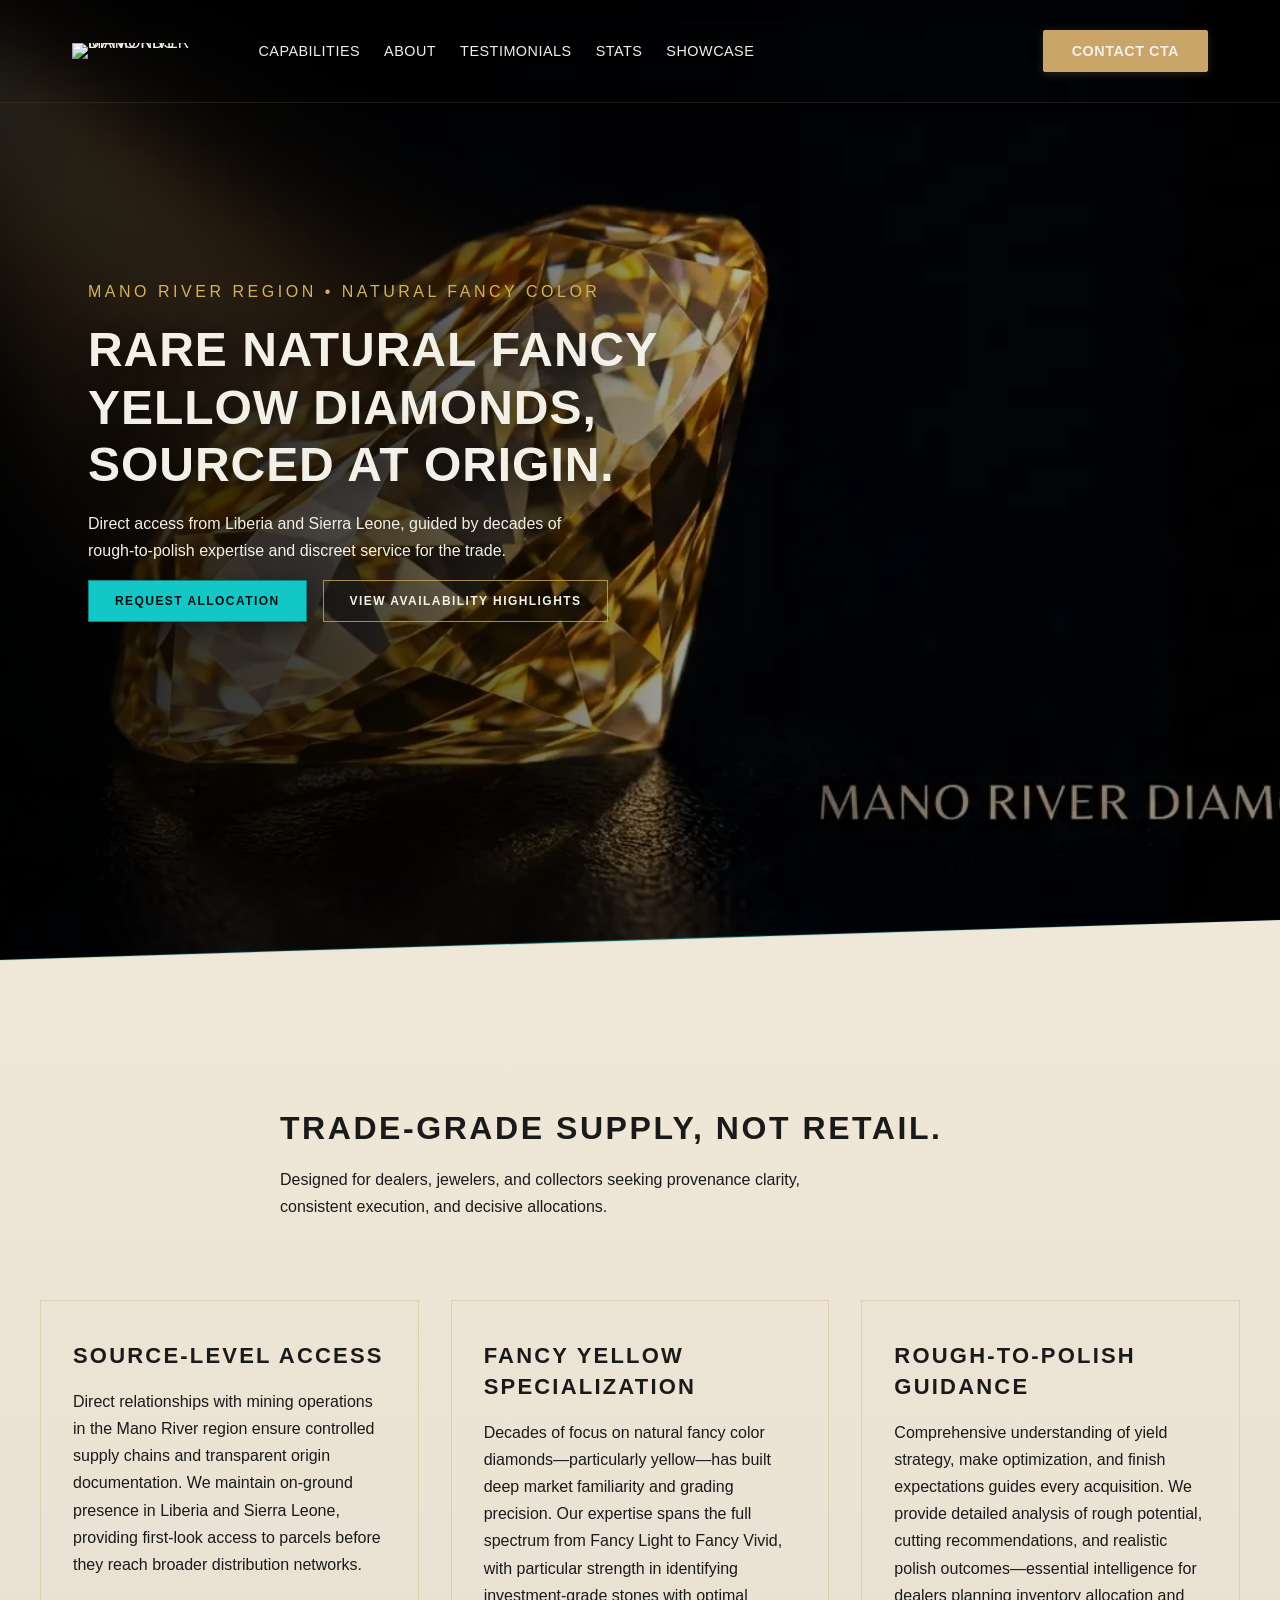
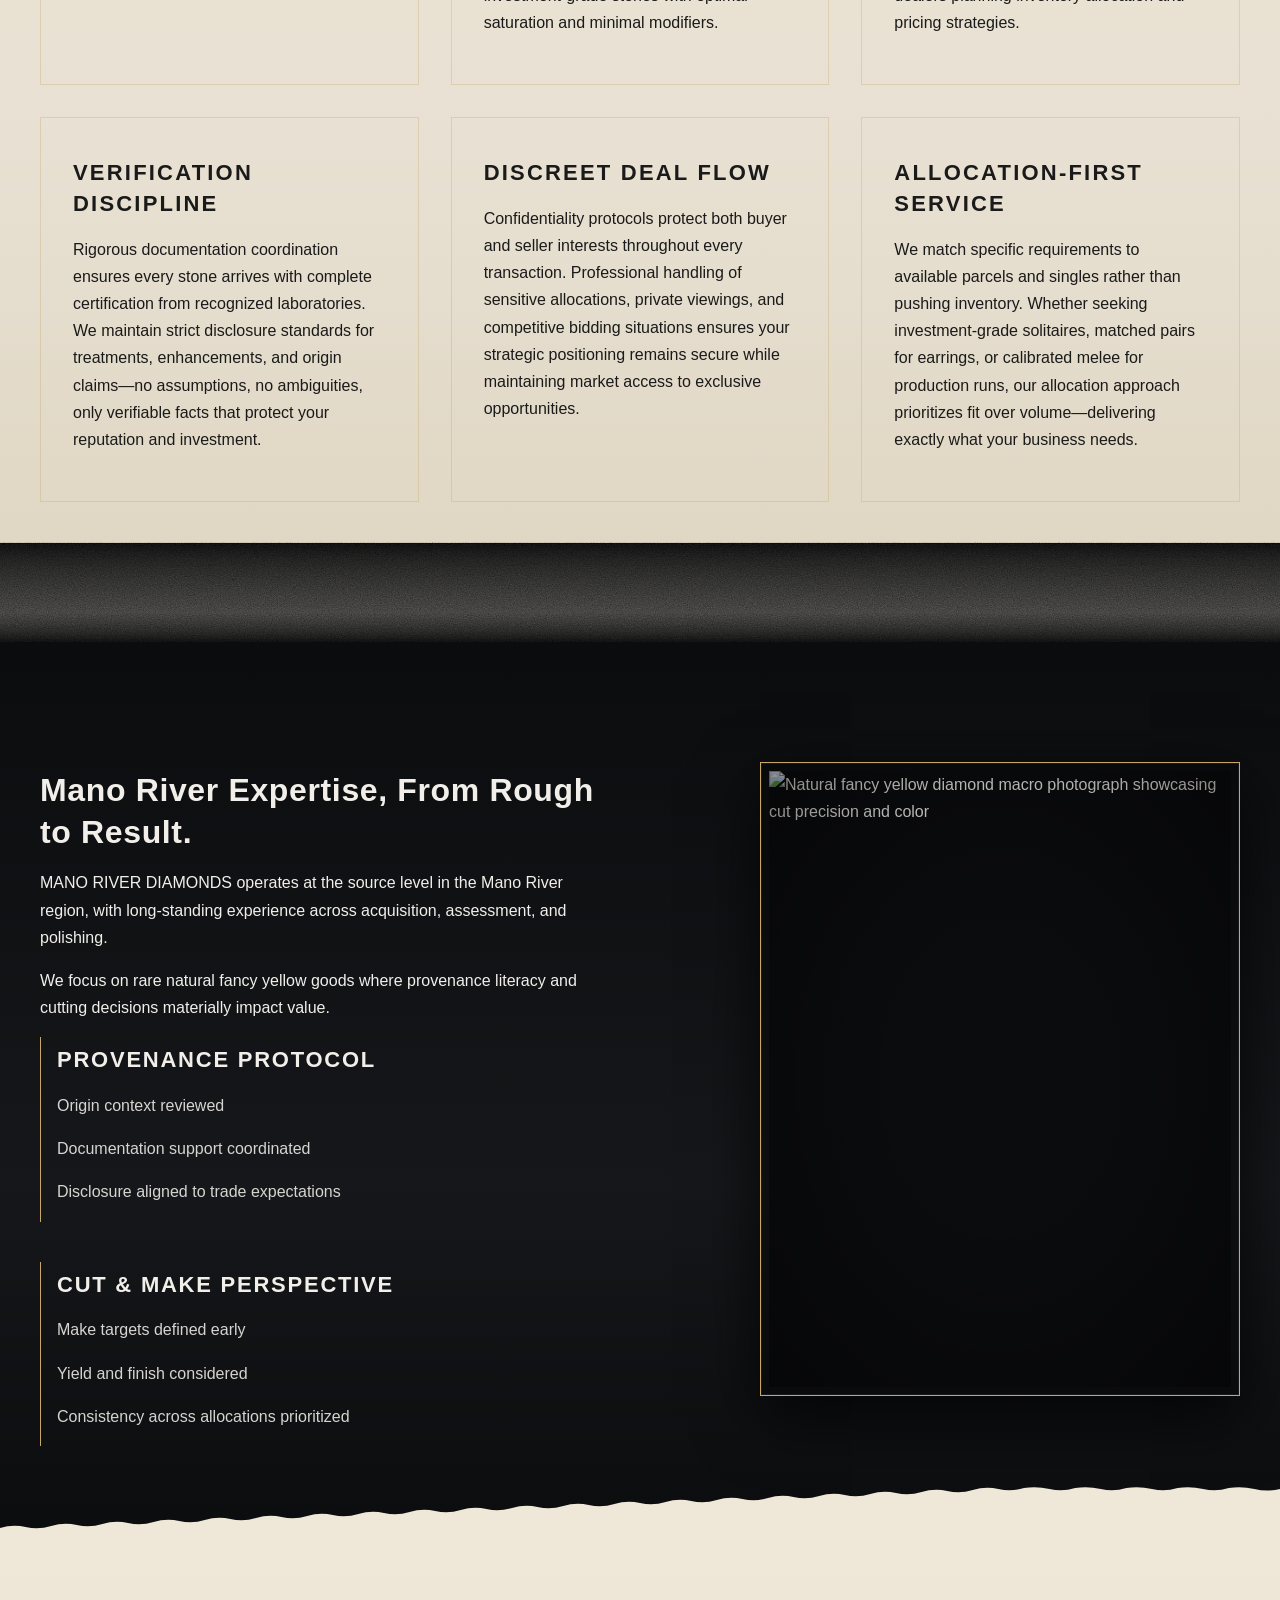
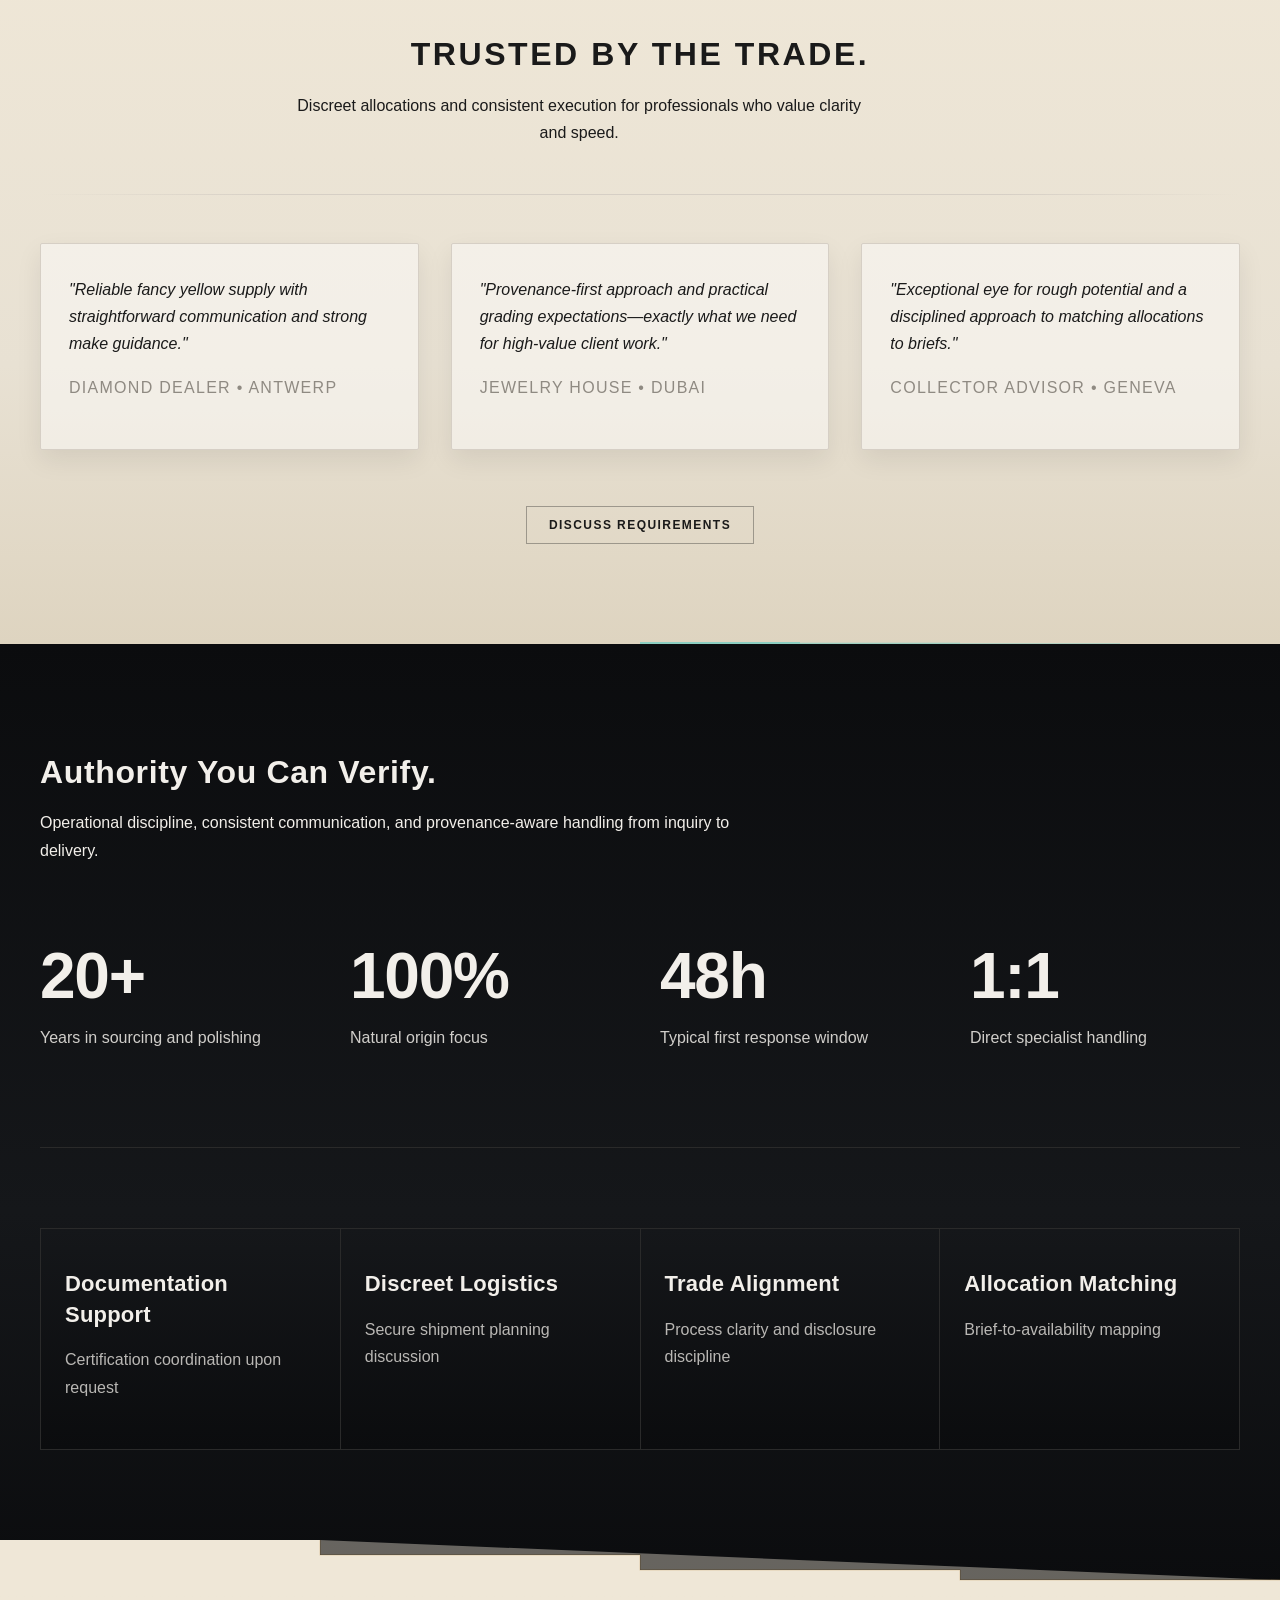
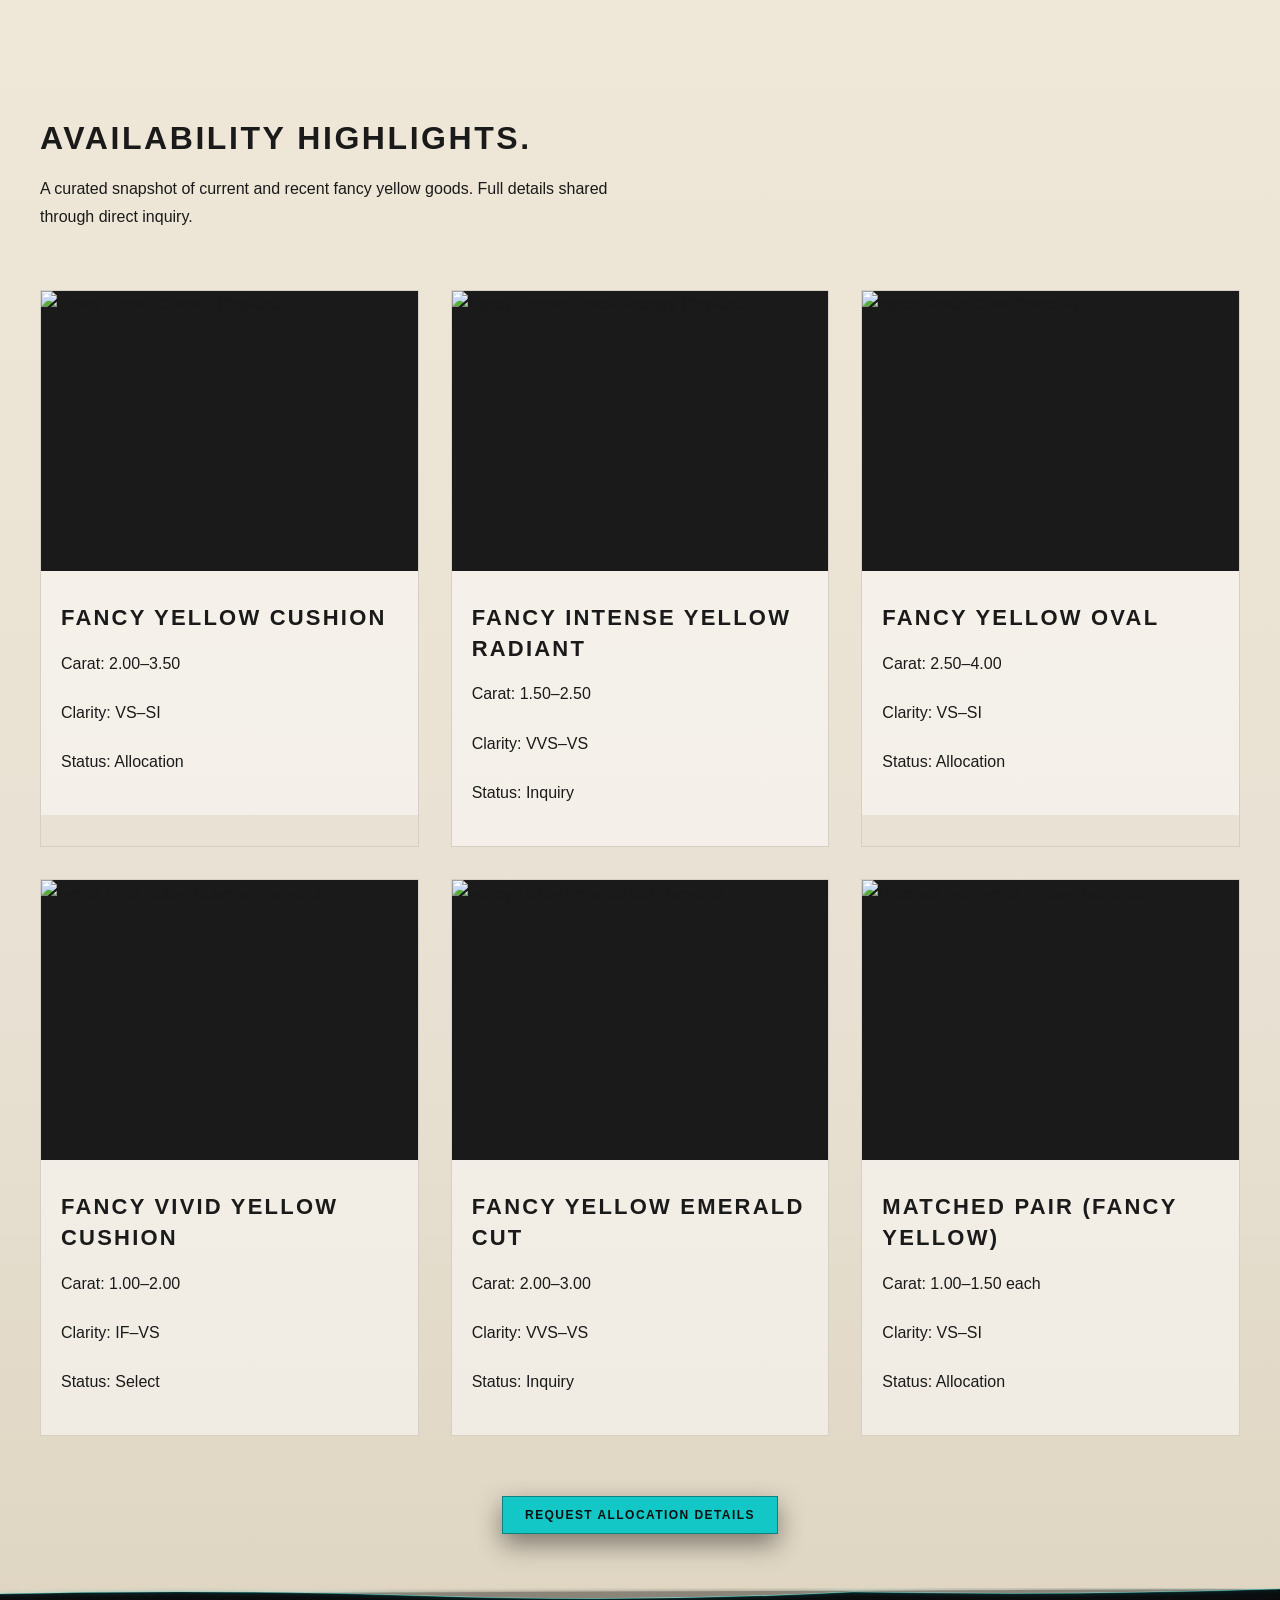
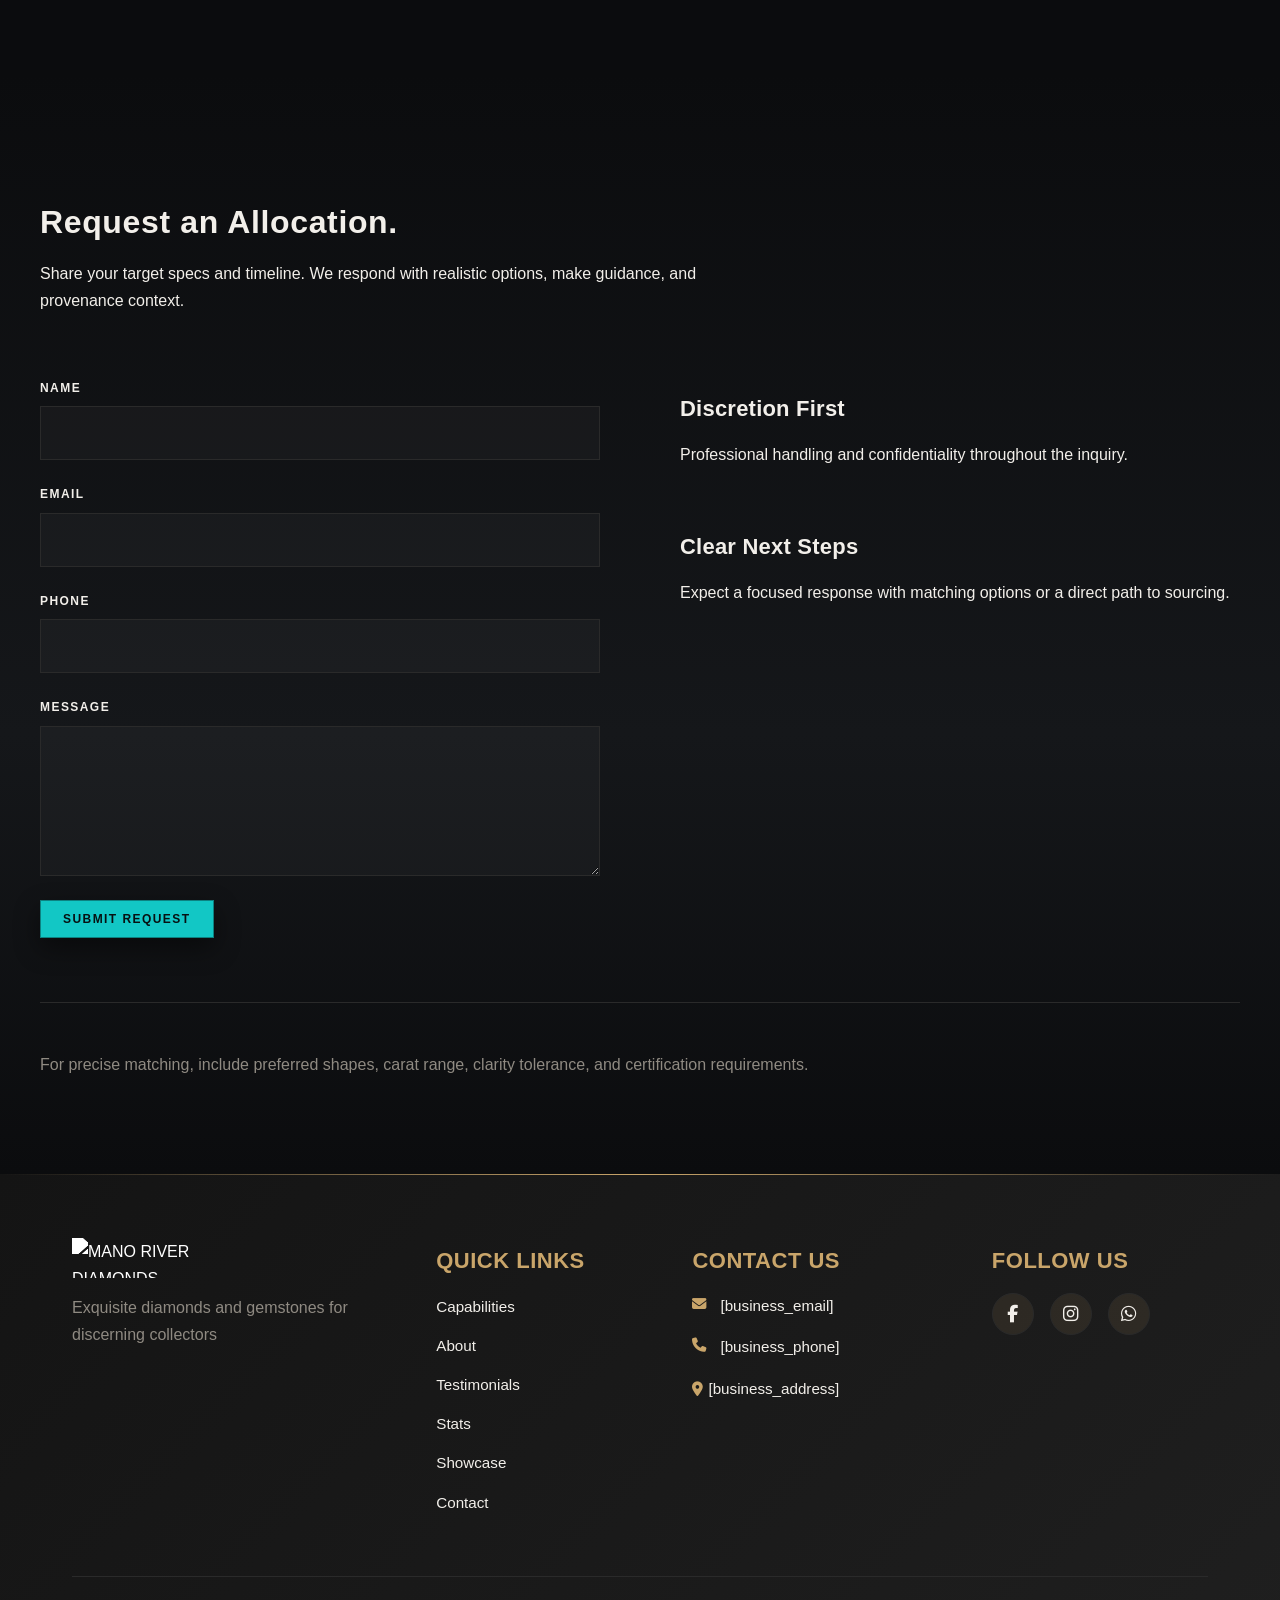
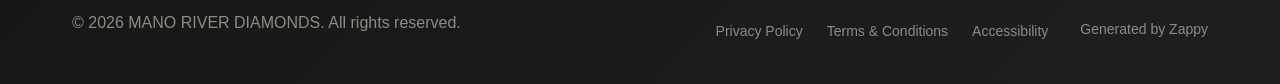
==== commit 58c6393d: "Background sync: Progressive GitHub Sync" ====
--- a/public/index.html
+++ b/public/index.html
@@ -1 +1 @@
-<!doctype html><html dir="ltr" lang="en"><head><meta charset="UTF-8"><meta content="width=device-width,initial-scale=1" name="viewport"><meta content="index, follow" name="robots"><title>Rare Natural Fancy Yellow Diamonds — MANO RIVER DIAMONDS</title><meta content="Source-level expertise in natural fancy color diamonds from West Africa&#39;s Mano River region. Decades of experience serving international dealers, jewelers, and collectors with authenticated rare gems." name="description"><meta content="natural fancy yellow diamonds West Africa, natural diamond limited, natural fancy, rare color diamonds Liberia Sierra Leone, luxury diamond sourcing" name="keywords"><link href="/assets/favicon.ico" rel="icon" type="image/x-icon"><link href="/assets/favicon-16x16.png" rel="icon" type="image/png" sizes="16x16"><link href="/assets/favicon-32x32.png" rel="icon" type="image/png" sizes="32x32"><link href="/assets/favicon-48x48.png" rel="icon" type="image/png" sizes="48x48"><link href="/assets/favicon-192x192.png" rel="icon" type="image/png" sizes="192x192"><link href="/assets/favicon-512x512.png" rel="icon" type="image/png" sizes="512x512"><link href="/assets/apple-touch-icon.png" rel="apple-touch-icon"><script>!function(){"use strict";var t="96eda7d1-3c78-42a6-a48d-8eaef737bcee",e="https://api.zappy5.com/api/analytics/track",a=18e5,n=2592e6,o=!0,i=!0,r=!0;var s=function(){var e="zappy_visitor_"+t,a=null;try{if(a=localStorage.getItem(e)){var o=JSON.parse(a),i=Date.now();if(i-o.created<n)return o.lastSeen=i,localStorage.setItem(e,JSON.stringify(o)),o.id}}catch(t){console.warn("Zappy Analytics: LocalStorage not available")}var r="zv_"+Date.now()+"_"+Math.random().toString(36).substr(2,9);try{localStorage.setItem(e,JSON.stringify({id:r,created:Date.now(),lastSeen:Date.now()}))}catch(t){}return r}(),c=function(){var e="zappy_session_"+t,n=null;try{if(n=sessionStorage.getItem(e)){var o=JSON.parse(n),i=Date.now();if(i-o.timestamp<a)return o.timestamp=i,sessionStorage.setItem(e,JSON.stringify(o)),o.id}}catch(t){console.warn("Zappy Analytics: SessionStorage not available")}var r="zs_"+Date.now()+"_"+Math.random().toString(36).substr(2,9);try{sessionStorage.setItem(e,JSON.stringify({id:r,timestamp:Date.now()}))}catch(t){}return r}();function l(a,n){n=n||{};var o={website_id:t,event_type:a,page_path:window.location.pathname,referrer:document.referrer||"direct",visitor_id:s,session_id:c,metadata:n};if(navigator.sendBeacon){var i=new Blob([JSON.stringify(o)],{type:"application/json"});navigator.sendBeacon(e,i)}else fetch(e,{method:"POST",headers:{"Content-Type":"application/json"},body:JSON.stringify(o),keepalive:!0}).catch(function(t){console.warn("Zappy Analytics: Failed to track event",t)})}o&&l("pageview",{title:document.title,url:window.location.href}),i&&document.addEventListener("click",function(t){var e=t.target;if("BUTTON"===e.tagName||e.closest("button")){var a="BUTTON"===e.tagName?e:e.closest("button");l("click",{element:"button",text:a.textContent.trim().substring(0,100),id:a.id||null,class:a.className||null})}else if("A"===e.tagName||e.closest("a")){var n="A"===e.tagName?e:e.closest("a");l("navigation",{element:"link",text:n.textContent.trim().substring(0,100),href:n.href,external:n.hostname!==window.location.hostname})}},!0),r&&document.addEventListener("submit",function(t){var e=t.target;l("form_submit",{form_id:e.id||null,form_name:e.name||null,form_action:e.action||null,form_method:e.method||"GET"})},!0);var d=Date.now();window.addEventListener("beforeunload",function(){l("page_unload",{time_on_page:Math.floor((Date.now()-d)/1e3),page_path:window.location.pathname})}),window.zappyAnalytics={track:l,getVisitorId:function(){return s},getSessionId:function(){return c}}}()</script><meta content="Rare Natural Fancy Yellow Diamonds — MANO RIVER DIAMONDS" property="og:title"><meta content="Source-level expertise in natural fancy color diamonds from West Africa's Mano River region. Decades of experience serving international dealers, jewelers, and collectors with authenticated rare gems." property="og:description"><meta content="website" property="og:type"><meta content="en_US" property="og:locale"><meta content="summary_large_image" name="twitter:card"><meta content="Rare Natural Fancy Yellow Diamonds — MANO RIVER DIAMONDS" name="twitter:title"><meta content="Source-level expertise in natural fancy color diamonds from West Africa's Mano River region. Decades of experience serving international dealers, jewelers, and collectors with authenticated rare gems." name="twitter:description"><link href="https://cdnjs.cloudflare.com/ajax/libs/font-awesome/6.4.0/css/all.min.css" rel="stylesheet"><link href="/assets/favicon.ico" rel="icon" type="image/x-icon"><link href="/assets/favicon-16x16.png" rel="icon" type="image/png" sizes="16x16"><link href="/assets/favicon-32x32.png" rel="icon" type="image/png" sizes="32x32"><link href="/assets/favicon-48x48.png" rel="icon" type="image/png" sizes="48x48"><link href="/assets/favicon-192x192.png" rel="icon" type="image/png" sizes="192x192"><link href="/assets/favicon-512x512.png" rel="icon" type="image/png" sizes="512x512"><link href="/assets/apple-touch-icon.png" rel="apple-touch-icon"><link href="https://cdn.jsdelivr.net/npm/vanilla-cookieconsent@3/dist/cookieconsent.css" rel="stylesheet"><script src="https://cdn.jsdelivr.net/npm/vanilla-cookieconsent@3/dist/cookieconsent.umd.js"></script><script src="https://cdn.jsdelivr.net/gh/mickidum/acc_toolbar/acctoolbar/acctoolbar.min.js"></script><link href="/styles.css" rel="stylesheet"><style id="zappy-dropdown-submenu-styles">#navMenu li:has(.sub-menu),.nav-menu li:has(.sub-menu),.navbar li:has(.sub-menu),nav li:has(.sub-menu){position:relative}#navMenu .sub-menu,.nav-menu .sub-menu,.navbar .sub-menu,nav .sub-menu{display:block!important;position:absolute!important;top:100%;left:0;min-width:220px;background:#fff;border-radius:8px;box-shadow:0 8px 25px rgba(0,0,0,.15);padding:8px 0;opacity:0;visibility:hidden;transform:translateY(10px);transition:all .3s ease;z-index:1000;list-style:none;pointer-events:none}#navMenu li:hover>.sub-menu,.nav-menu li:hover>.sub-menu,.navbar li:hover>.sub-menu,nav li:hover>.sub-menu{opacity:1!important;visibility:visible!important;transform:translateY(0)!important;pointer-events:auto!important}.sub-menu li{list-style:none;margin:0;padding:0}.sub-menu a{display:block!important;padding:10px 16px!important;color:var(--text-dark,#333)!important;font-weight:500;text-decoration:none;white-space:nowrap;transition:background-color .2s}.sub-menu a:hover{background-color:#f5f5f5}[dir=rtl] .nav-menu .sub-menu,[dir=rtl] .navbar .sub-menu,[dir=rtl] nav .sub-menu,html[lang=ar] .nav-menu .sub-menu,html[lang=ar] .navbar .sub-menu,html[lang=ar] nav .sub-menu,html[lang=he] .nav-menu .sub-menu,html[lang=he] .navbar .sub-menu,html[lang=he] nav .sub-menu{left:auto!important;right:0!important}.sub-menu:empty,.sub-menu:not(:has(li)),.sub-menu:not(:has(li:not(.zappy-hidden-menu-item))){display:none!important;opacity:0!important;visibility:hidden!important;pointer-events:none!important}li:has(.menu-group-title):hover>.sub-menu{opacity:1!important;visibility:visible!important;transform:translateY(0)!important;pointer-events:auto!important}#navMenu>li>.menu-group-title,.nav-menu>li>.menu-group-title{display:inline-block;padding:.5rem 1rem;cursor:default;user-select:none}@media (max-width:768px){#navMenu .sub-menu,.nav-menu .sub-menu,.navbar .sub-menu,nav .sub-menu{position:static!important;transform:none!important;box-shadow:none!important;background:0 0!important;max-height:0;overflow:hidden;opacity:0;visibility:hidden;transition:max-height .3s ease,opacity .3s ease;padding:0!important;border-radius:0!important}.sub-menu.mobile-expanded{max-height:500px!important;opacity:1!important;visibility:visible!important;padding:8px 0 8px 16px!important}[dir=rtl] .sub-menu.mobile-expanded,html[lang=he] .sub-menu.mobile-expanded{padding:8px 16px 8px 0!important}#navMenu li:hover>.sub-menu,.nav-menu li:hover>.sub-menu,.navbar li:hover>.sub-menu,nav li:hover>.sub-menu{opacity:0;visibility:hidden;pointer-events:none}#navMenu li>.sub-menu.mobile-expanded,.nav-menu li>.sub-menu.mobile-expanded,.navbar li>.sub-menu.mobile-expanded,nav li>.sub-menu.mobile-expanded{opacity:1!important;visibility:visible!important;pointer-events:auto!important}#navMenu li:has(.sub-menu),.nav-menu li:has(.sub-menu),.navbar li:has(.sub-menu),nav li:has(.sub-menu){display:flex!important;flex-wrap:wrap!important;align-items:center!important;position:relative!important;min-height:44px!important}#navMenu li:has(.sub-menu)>a,.nav-menu li:has(.sub-menu)>a,.navbar li:has(.sub-menu)>a,nav li:has(.sub-menu)>a{flex:1!important;min-width:0!important}#navMenu li:has(.sub-menu)>.menu-group-title,.nav-menu li:has(.sub-menu)>.menu-group-title,.navbar li:has(.sub-menu)>.menu-group-title,nav li:has(.sub-menu)>.menu-group-title{flex:1!important;min-width:0!important;padding:0!important;line-height:inherit!important}#navMenu li:has(.sub-menu)>.sub-menu,.nav-menu li:has(.sub-menu)>.sub-menu,.navbar li:has(.sub-menu)>.sub-menu,nav li:has(.sub-menu)>.sub-menu{flex-basis:100%!important;width:100%!important}#navMenu li:has(.sub-menu)>a [class*=arrow],#navMenu li:has(.sub-menu)>a [class*=chevron],.nav-menu li:has(.sub-menu)>a .fa-angle-down,.nav-menu li:has(.sub-menu)>a .fa-chevron-down,.nav-menu li:has(.sub-menu)>a [class*=arrow],.nav-menu li:has(.sub-menu)>a [class*=chevron],nav li:has(.sub-menu)>a [class*=arrow],nav li:has(.sub-menu)>a [class*=chevron]{display:none!important;visibility:hidden!important}.mobile-submenu-toggle{display:flex!important;align-items:center!important;justify-content:center!important;width:44px!important;height:auto!important;background:0 0!important;border:none!important;cursor:pointer!important;color:var(--text-dark)!important;position:static!important;flex-shrink:0!important;align-self:stretch!important;z-index:2!important;padding:0!important;margin:0!important}.mobile-submenu-toggle::after{content:''!important;width:0!important;height:0!important;border-left:6px solid transparent!important;border-right:6px solid transparent!important;border-top:7px solid currentColor!important;transition:transform .3s ease!important}.mobile-submenu-toggle.expanded::after{transform:rotate(180deg)!important}.sub-menu a{padding:10px 0!important;display:block!important;color:var(--text-dark)!important}.navbar .sub-menu li a,.zappy-products-dropdown .sub-menu a,nav.navbar .sub-menu li a{color:var(--text-dark)!important}}@media (min-width:769px){.mobile-submenu-toggle{display:none!important}}</style><style id="mobile-lang-menu-deployed-css">@media (max-width:768px){.lang-switcher,.nav-container .lang-switcher,.nav-cta-container .lang-switcher,.nav-ecommerce-icons .lang-switcher,.nav-icons-left .lang-switcher,.navbar .lang-switcher,.navbar .nav-cta-container .lang-switcher{display:none!important}.mobile-lang-menu{width:100%;border-top:1px solid rgba(128,128,128,.2);padding:8px 0 0 0;margin-top:8px}.mobile-lang-toggle{display:flex!important;align-items:center;justify-content:space-between;width:100%;padding:12px 16px;background:0 0;border:none;cursor:pointer;font-size:15px;color:inherit;font-family:inherit}.mobile-lang-toggle::after{content:'';display:inline-block;width:8px;height:8px;border-right:2px solid currentColor;border-bottom:2px solid currentColor;transform:rotate(45deg);transition:transform .3s ease;margin-left:8px}.mobile-lang-toggle.expanded::after{transform:rotate(-135deg)}.mobile-lang-options{max-height:0;overflow:hidden;transition:max-height .3s ease}.mobile-lang-options.expanded{max-height:300px}.mobile-lang-option{display:flex!important;align-items:center;gap:10px;padding:10px 24px;text-decoration:none;color:inherit;font-size:14px;font-family:inherit}.mobile-lang-option:hover{background:rgba(128,128,128,.1)}.mobile-lang-option.active{font-weight:600;opacity:.7;pointer-events:none}.mobile-lang-option img{width:20px;height:20px;border-radius:50%}}@media (min-width:769px){.mobile-lang-menu{display:none!important}}</style><style id="zappy-widget-visibility">#mic-access-tool-box,#mic-access-tool-general-button,#mic-init-access-tool #mic-access-tool-box,#mic-init-access-tool #mic-access-tool-general-button,#mic-init-access-tool .mic-access-tool-general-button,._access-icon,._access-menu,.mic-access-tool-box,.mic-access-tool-general-button,div[id*=mic-access-tool-box]{display:none!important;visibility:hidden!important;opacity:0!important;pointer-events:none!important}</style></head><body><nav class="navbar"><button class="mobile-toggle" aria-label="Menu" id="mobileToggle"><svg viewbox="0 0 24 24" fill="none" height="24" width="24" class="hamburger-icon"><path d="M3 12h18M3 6h18M3 18h18" stroke="currentColor" stroke-width="2" stroke-linecap="round"></path></svg><svg viewbox="0 0 24 24" fill="none" height="24" width="24" class="close-icon" style="display:none"><path d="M18 6L6 18M6 6l12 12" stroke="currentColor" stroke-width="2" stroke-linecap="round"></path></svg></button><button class="phone-header-btn" aria-label="Call"><svg viewbox="0 0 24 24" fill="currentColor" height="20" width="20"><path d="M22 16.92v3a2 2 0 0 1-2.18 2 19.79 19.79 0 0 1-8.63-3.07 19.5 19.5 0 0 1-6-6 19.79 19.79 0 0 1-3.07-8.67A2 2 0 0 1 4.11 2h3a2 2 0 0 1 2 1.72 12.84 12.84 0 0 0 .7 2.81 2 2 0 0 1-.45 2.11L8.09 9.91a16 16 0 0 0 6 6l1.27-1.27a2 2 0 0 1 2.11-.45 12.84 12.84 0 0 0 2.81.7A2 2 0 0 1 22 16.92z"></path></svg></button><div class="nav-container"><div class="nav-brand"><a href="/" class="logo-link"><img alt="MANO RIVER DIAMONDS" src="/assets/mano-river-diamonds-luxury-diamonds-and-gemstones-logo.webp" class="logo"></a></div><ul class="nav-menu" id="navMenu"><li><a href="#capabilities">Capabilities</a></li><li><a href="#about">About</a></li><li><a href="#testimonials">Testimonials</a></li><li><a href="#stats">Stats</a></li><li><a href="#showcase">Showcase</a></li></ul><div class="nav-cta-container"><a href="#cta" class="nav-cta-btn">Contact Cta</a></div></div></nav><script>window.addEventListener("load",function(){const e=document.querySelector(".navbar, nav, header");if(!e)return void console.log("[Navbar] Navbar element not found");let t=document.getElementById("mobileToggle")||document.querySelector(".mobile-toggle")||document.querySelector(".hamburger")||document.querySelector(".hamburger-menu")||document.querySelector(".menu-toggle")||document.querySelector(".burger-menu")||document.querySelector('[aria-label="Menu"]')||document.querySelector('[aria-label="תפריט"]');const o=document.querySelector(".phone-header-btn"),n=window.getComputedStyle(e);let r=n.backgroundColor;if(console.log("[Navbar] Initial navbar background:",r),"transparent"===r||"rgba(0, 0, 0, 0)"===r||r.startsWith("rgba")&&r.includes(", 0)")){const e=n.backgroundImage;if(e&&"none"!==e)console.log("[Navbar] Navbar has background image/gradient, using dark text"),r="rgb(240, 240, 240)";else{const e=window.getComputedStyle(document.body).backgroundColor;console.log("[Navbar] Navbar transparent, using body background:",e),r=e}}const i=r.match(/\d+/g);if(i&&i.length>=3){const e=(.299*parseInt(i[0])+.587*parseInt(i[1])+.114*parseInt(i[2]))/255;console.log("[Navbar] Mobile button colors preserved from Claude CSS (luminance:",e.toFixed(2)+")");const n=document.createElement("style");n.id="zappy-mobile-nav-fix";document.documentElement.lang;document.documentElement.dir,n.textContent='\n        /* Hide mobile buttons on desktop, show only on mobile */\n        @media (min-width: 769px) {\n          .mobile-toggle,\n          .phone-header-btn {\n            display: none !important;\n          }\n        }\n        \n        /* Show and position mobile buttons correctly on mobile */\n        @media (max-width: 768px) {\n          .mobile-toggle,\n          .phone-header-btn {\n            position: absolute !important;\n            top: 50% !important;\n            transform: translateY(-50%) !important;\n            z-index: 1001 !important;\n            display: flex !important;\n            align-items: center !important;\n            justify-content: center !important;\n            width: 36px !important;\n            height: 36px !important;\n            border-radius: 50% !important;\n            border: none !important;\n            cursor: pointer !important;\n            padding: 6px !important;\n            background: none !important;\n            color: var(--nav-text, var(--text-dark)) !important;\n          }\n          \n          /* LTR positioning (default): hamburger LEFT, phone RIGHT */\n          html:not([dir="rtl"]):not([lang="he"]):not([lang="ar"]) .mobile-toggle,\n          html[dir="ltr"] .mobile-toggle {\n            left: 12px !important;\n            right: auto !important;\n          }\n          html:not([dir="rtl"]):not([lang="he"]):not([lang="ar"]) .phone-header-btn,\n          html[dir="ltr"] .phone-header-btn {\n            right: 12px !important;\n            left: auto !important;\n          }\n          \n          /* RTL positioning: hamburger RIGHT, phone LEFT */\n          html[dir="rtl"] .mobile-toggle,\n          html[lang="he"] .mobile-toggle,\n          html[lang="ar"] .mobile-toggle {\n            right: 12px !important;\n            left: auto !important;\n          }\n          html[dir="rtl"] .phone-header-btn,\n          html[lang="he"] .phone-header-btn,\n          html[lang="ar"] .phone-header-btn {\n            left: 12px !important;\n            right: auto !important;\n          }\n          \n          /* CRITICAL: Ensure nav-container has min-height on mobile */\n          /* All children are positioned absolutely/fixed on mobile, so height:auto collapses to 0 */\n          .nav-container {\n            min-height: 70px !important;\n            position: relative !important;\n          }\n          \n          /* Ensure SVG icons are properly sized and inherit color */\n          .mobile-toggle svg,\n          .phone-header-btn svg {\n            width: 24px !important;\n            height: 24px !important;\n            /* Don\'t force display - let JavaScript control hamburger/close toggle */\n          }\n          \n          /* Reset nav-cta-container on mobile - remove desktop box-shadow/padding */\n          /* that creates a visible ghost box when CTA button is hidden */\n          .nav-cta-container {\n            box-shadow: none !important;\n            padding: 0 !important;\n          }\n          \n          /* Hide nav-cta-container entirely on mobile when there\'s no lang-switcher */\n          /* (only the CTA button is inside, and it\'s hidden on mobile) */\n          .nav-cta-container:not(:has(.lang-switcher)) {\n            display: none !important;\n          }\n          \n          /* CRITICAL: Prevent hero image fade gradient from bleeding over headline text */\n          /* The .image-fade-gradient has bottom: -30px (extends below parent) */\n          /* On mobile stacked layout, this overlaps the h1 text below the image */\n          .hero-image-column {\n            overflow: hidden !important;\n          }\n          .image-fade-gradient {\n            bottom: 0 !important;\n          }\n          \n          /* Hide desktop language switcher on mobile - hamburger menu handles it */\n          /* High specificity to override stored CSS */\n          .lang-switcher,\n          .nav-cta-container .lang-switcher,\n          .nav-container .lang-switcher,\n          .navbar .lang-switcher,\n          .navbar .nav-cta-container .lang-switcher {\n            display: none !important;\n          }\n        }\n      ';const r=document.getElementById("zappy-mobile-nav-fix");r&&r.remove(),document.head.appendChild(n),console.log("[Navbar] Critical CSS injected for mobile nav positioning");const l=window.innerWidth<=768;if(t){const e=t.querySelector(".hamburger-icon"),o=t.querySelector(".close-icon");e&&(e.style.setProperty("width","24px","important"),e.style.setProperty("height","24px","important"),e.style.setProperty("display","block","important")),o&&(o.style.setProperty("width","24px","important"),o.style.setProperty("height","24px","important"),o.style.setProperty("display","none","important")),l?(t.style.setProperty("position","absolute","important"),t.style.setProperty("top","50%","important"),t.style.setProperty("transform","translateY(-50%)","important"),t.style.setProperty("z-index","1001","important"),t.style.removeProperty("left"),t.style.removeProperty("right"),console.log("[Navbar] Mobile toggle positioning applied (mobile viewport)")):(t.style.removeProperty("position"),t.style.removeProperty("top"),t.style.removeProperty("transform"),t.style.removeProperty("z-index"),t.style.removeProperty("left"),t.style.removeProperty("right"),console.log("[Navbar] Desktop viewport - cleared mobile toggle inline positioning"))}if(o){const e=o.querySelector("svg");e&&(e.style.width="24px",e.style.height="24px",e.setAttribute("width","24"),e.setAttribute("height","24")),l?(o.style.setProperty("position","absolute","important"),o.style.setProperty("top","50%","important"),o.style.setProperty("transform","translateY(-50%)","important"),o.style.setProperty("z-index","1001","important"),o.style.removeProperty("left"),o.style.removeProperty("right"),console.log("[Navbar] Phone button positioning applied (mobile viewport)")):(o.style.removeProperty("position"),o.style.removeProperty("top"),o.style.removeProperty("transform"),o.style.removeProperty("z-index"),o.style.removeProperty("left"),o.style.removeProperty("right"),console.log("[Navbar] Desktop viewport - cleared phone button inline positioning"))}}else console.log("[Navbar] Could not parse background color:",r);t=document.getElementById("mobileToggle")||document.querySelector(".mobile-toggle")||document.querySelector(".hamburger")||document.querySelector(".hamburger-menu")||document.querySelector(".menu-toggle")||document.querySelector(".burger-menu")||document.querySelector('[aria-label="Menu"]')||document.querySelector('[aria-label="תפריט"]');const l=document.getElementById("navMenu")||document.querySelector(".nav-menu")||document.querySelector(".nav-links")||document.querySelector("nav ul:not(.submenu)");if(!t||!l)return void console.log("[Navbar] Mobile toggle or menu not found:",{toggle:!!t,menu:!!l});l.id||(l.id="navMenu"),console.log("[Navbar] Initializing mobile menu...");const a=t.cloneNode(!0);t.parentNode.replaceChild(a,t),a.addEventListener("click",function(e){e.preventDefault(),e.stopPropagation();const t=this.querySelector(".hamburger-icon"),o=this.querySelector(".close-icon");l.classList.contains("active")?(l.classList.remove("active"),t&&t.style.setProperty("display","block","important"),o&&o.style.setProperty("display","none","important"),document.body.style.overflow="",console.log("[Navbar] Menu closed")):(l.classList.add("active"),t&&t.style.setProperty("display","none","important"),o&&o.style.setProperty("display","block","important"),document.body.style.overflow="hidden",console.log("[Navbar] Menu opened"))}),l.querySelectorAll("a").forEach(function(e){e.addEventListener("click",function(){if("#"===this.getAttribute("href"))return;const e=a.querySelector(".hamburger-icon"),t=a.querySelector(".close-icon");l.classList.remove("active"),e&&e.style.setProperty("display","block","important"),t&&t.style.setProperty("display","none","important"),document.body.style.overflow="",console.log("[Navbar] Menu closed (link clicked)")})});var s=l.querySelectorAll(".dropdown-toggle");s.forEach(function(e){e.addEventListener("click",function(e){e.preventDefault(),e.stopPropagation();var t=this.closest(".nav-dropdown");t&&(t.parentNode.querySelectorAll(".nav-dropdown.open").forEach(function(e){e!==t&&e.classList.remove("open")}),t.classList.toggle("open"),console.log("[Navbar] Dropdown toggled:",t.classList.contains("open")?"open":"closed"))})}),document.addEventListener("click",function(e){e.target.closest(".nav-dropdown")||document.querySelectorAll(".nav-dropdown.open").forEach(function(e){e.classList.remove("open")})}),console.log("[Navbar] Dropdown handlers initialized for "+s.length+" dropdowns"),o&&o.addEventListener("click",function(){const e=document.querySelectorAll('a[href^="tel:"]'),t=e.length>0?e[0].getAttribute("href").replace("tel:",""):"[business_phone]";window.location.href="tel:"+t,console.log("[Navbar] Phone button clicked")}),console.log("[Navbar] Mobile menu initialized successfully");const p=function(){const e=document.querySelector(".whatsapp-float");e&&(window.innerWidth>=769?(e.style.setProperty("display","none","important"),e.style.setProperty("visibility","hidden","important"),e.style.setProperty("opacity","0","important"),e.style.setProperty("pointer-events","none","important"),console.log("[WhatsApp] Button hidden on desktop")):(e.style.removeProperty("display"),e.style.removeProperty("visibility"),e.style.removeProperty("opacity"),e.style.removeProperty("pointer-events"),console.log("[WhatsApp] Button visible on mobile")))};let c;p(),window.addEventListener("resize",function(){clearTimeout(c),c=setTimeout(p,100)})})</script><main><section class="home-hero-section" data-layout-spec="Home-Hero" data-hero-type="fullscreen-scrim"><div class="home-hero-bg-wrapper"><img alt="Natural fancy yellow diamond macro photography" src="/assets/site-home-hero-bg.webp" data-context="Ultra-sharp macro photograph of a natural fancy yellow diamond in dramatic noir lighting. The diamond should be positioned slightly off-center, catching light to reveal internal fire and brilliance. Deep black background with subtle gradient lighting from left to right. High contrast, cinematic quality, showing the precise facets and natural color intensity of a premium yellow diamond. Professional gemological photography style with dramatic shadows and highlights emphasizing the stone's clarity and cut quality." data-placeholder="home-hero-bg" height="1080" width="1920" class="home-hero-bg-image" data-hero-bg="true"></div><div class="home-hero-scrim" aria-hidden="true"></div><div class="home-hero-content-wrapper"><div class="home-hero-content"><p class="home-hero-provenance">MANO RIVER REGION • NATURAL FANCY COLOR</p><h1 class="home-hero-headline">Rare Natural Fancy Yellow Diamonds, Sourced at Origin.</h1><h3 class="home-hero-subtitle">Direct access from Liberia and Sierra Leone, guided by decades of rough-to-polish expertise and discreet service for the trade.</h3><div class="home-hero-cta-group"><a href="#contact" class="home-hero-btn-primary">Request Allocation</a><a href="#showcase" class="home-hero-btn-secondary">View Availability Highlights</a></div></div></div><div class="home-hero-divider-wrapper"><svg viewbox="0 0 1200 80" aria-hidden="true" data-no-icon-edit="true" preserveaspectratio="none" xmlns="http://www.w3.org/2000/svg"><defs><linearGradient id="home-hero-divider-gradient" x1="0%" x2="100%" y1="0%" y2="0%"><stop offset="0%" style="stop-color:rgba(18,199,197,0.35);stop-opacity:1"></stop><stop offset="50%" style="stop-color:rgba(18,199,197,0.12);stop-opacity:1"></stop><stop offset="100%" style="stop-color:rgba(18,199,197,0);stop-opacity:1"></stop></linearGradient></defs><path d="M0,80 L0,40 L1200,20 L1200,80 Z" fill="#EFE7D7"></path><path d="M0,40 L1200,20" fill="#EFE7D7" stroke="url(#home-hero-divider-gradient)" stroke-width="1.5"></path></svg></div></section><section class="home-capabilities-section" data-layout-spec="Home-capabilities" id="capabilities"><div class="capabilities-container"><div class="capabilities-intro"><h2>Trade-Grade Supply, Not Retail.</h2><p>Designed for dealers, jewelers, and collectors seeking provenance clarity, consistent execution, and decisive allocations.</p></div><div class="capabilities-grid"><article class="capability-card"><h3>Source-Level Access</h3><p>Direct relationships with mining operations in the Mano River region ensure controlled supply chains and transparent origin documentation. We maintain on-ground presence in Liberia and Sierra Leone, providing first-look access to parcels before they reach broader distribution networks.</p></article><article class="capability-card"><h3>Fancy Yellow Specialization</h3><p>Decades of focus on natural fancy color diamonds—particularly yellow—has built deep market familiarity and grading precision. Our expertise spans the full spectrum from Fancy Light to Fancy Vivid, with particular strength in identifying investment-grade stones with optimal saturation and minimal modifiers.</p></article><article class="capability-card"><h3>Rough-to-Polish Guidance</h3><p>Comprehensive understanding of yield strategy, make optimization, and finish expectations guides every acquisition. We provide detailed analysis of rough potential, cutting recommendations, and realistic polish outcomes—essential intelligence for dealers planning inventory allocation and pricing strategies.</p></article><article class="capability-card"><h3>Verification Discipline</h3><p>Rigorous documentation coordination ensures every stone arrives with complete certification from recognized laboratories. We maintain strict disclosure standards for treatments, enhancements, and origin claims—no assumptions, no ambiguities, only verifiable facts that protect your reputation and investment.</p></article><article class="capability-card"><h3>Discreet Deal Flow</h3><p>Confidentiality protocols protect both buyer and seller interests throughout every transaction. Professional handling of sensitive allocations, private viewings, and competitive bidding situations ensures your strategic positioning remains secure while maintaining market access to exclusive opportunities.</p></article><article class="capability-card"><h3>Allocation-First Service</h3><p>We match specific requirements to available parcels and singles rather than pushing inventory. Whether seeking investment-grade solitaires, matched pairs for earrings, or calibrated melee for production runs, our allocation approach prioritizes fit over volume—delivering exactly what your business needs.</p></article></div></div><div class="capabilities-divider-wrapper"><svg viewbox="0 0 1200 100" aria-hidden="true" data-no-icon-edit="true" preserveaspectratio="none" xmlns="http://www.w3.org/2000/svg"><defs><linearGradient id="divider-fade" x1="0%" x2="0%" y1="0%" y2="100%"><stop offset="0%" style="stop-color:#141414;stop-opacity:1"></stop><stop offset="70%" style="stop-color:#141414;stop-opacity:0.85"></stop><stop offset="100%" style="stop-color:#141414;stop-"></stop></linearGradient><filter id="grain-noise"><feTurbulence basefrequency="0.9" numoctaves="4" seed="2" type="fractalNoise"></feTurbulence><feColorMatrix type="saturate" values="0"></feColorMatrix><feBlend in="SourceGraphic" mode="multiply"></feBlend></filter></defs><rect fill="rgba(201,165,106,0.25)" height="1" width="1200" x="0" y="0"></rect><rect fill="url(#divider-fade)" height="99" width="1200" x="0" y="1" filter="url(#grain-noise)"></rect></svg></div></section><section class="home-about-section" data-layout-spec="Home-about" id="about"><div class="home-about-container"><div class="home-about-content"><h2 class="home-about-title">Mano River Expertise, From Rough to Result.</h2><p class="home-about-intro">MANO RIVER DIAMONDS operates at the source level in the Mano River region, with long-standing experience across acquisition, assessment, and polishing.</p><p class="home-about-intro">We focus on rare natural fancy yellow goods where provenance literacy and cutting decisions materially impact value.</p><div class="home-about-protocols"><div class="home-about-protocol-block"><h3 class="home-about-protocol-title">Provenance Protocol</h3><p class="home-about-protocol-item">Origin context reviewed</p><p class="home-about-protocol-item">Documentation support coordinated</p><p class="home-about-protocol-item">Disclosure aligned to trade expectations</p></div><div class="home-about-protocol-block"><h3 class="home-about-protocol-title">Cut &amp; Make Perspective</h3><p class="home-about-protocol-item">Make targets defined early</p><p class="home-about-protocol-item">Yield and finish considered</p><p class="home-about-protocol-item">Consistency across allocations prioritized</p></div></div></div><div class="home-about-image-wrapper"><div class="home-about-image-frame"><img alt="Natural fancy yellow diamond macro photograph showcasing cut precision and color" src="/assets/site-home-about-image-1.webp" data-context="Cinematic macro photograph of a rare natural fancy yellow diamond on a dark matte surface, dramatic side lighting creating sharp specular highlights on the facets, controlled studio lighting with no blown-out areas, noir aesthetic with deep shadows and precise reflections, professional gemstone photography showing cut quality and color saturation, editorial luxury style, sharp focus on diamond edges and pavilion, dark charcoal background fading to black" data-placeholder="home-about-image-1" height="800" width="600"></div></div></div><div class="home-about-divider-wrapper"><svg viewbox="0 0 1200 60" aria-hidden="true" data-no-icon-edit="true" preserveaspectratio="none" xmlns="http://www.w3.org/2000/svg"><path d="M0,60 L0,42 Q12,38 24,41 Q36,44 48,40 Q60,36 72,39 Q84,42 96,38 Q108,34 120,37 Q132,40 144,36 Q156,32 168,35 Q180,38 192,34 Q204,30 216,33 Q228,36 240,32 Q252,28 264,31 Q276,34 288,30 Q300,26 312,29 Q324,32 336,28 Q348,24 360,27 Q372,30 384,26 Q396,22 408,25 Q420,28 432,24 Q444,20 456,23 Q468,26 480,22 Q492,18 504,21 Q516,24 528,20 Q540,16 552,19 Q564,22 576,18 Q588,14 600,17 Q612,20 624,16 Q636,12 648,15 Q660,18 672,14 Q684,10 696,13 Q708,16 720,12 Q732,8 744,11 Q756,14 768,10 Q780,6 792,9 Q804,12 816,8 Q828,4 840,7 Q852,10 864,6 Q876,2 888,5 Q900,8 912,4 Q924,0 936,3 Q948,6 960,2 Q972,0 984,3 Q996,6 1008,2 Q1020,0 1032,3 Q1044,6 1056,2 Q1068,0 1080,3 Q1092,6 1104,2 Q1116,0 1128,3 Q1140,6 1152,2 Q1164,0 1176,3 Q1188,6 1200,3 L1200,60 Z" fill="#EFE7D7"></path></svg></div></section><section class="home-testimonials-section" data-layout-spec="Home-testimonials" id="testimonials"><div class="home-testimonials-container"><div class="home-testimonials-intro"><h2>Trusted by the Trade.</h2><p>Discreet allocations and consistent execution for professionals who value clarity and speed.</p></div><div class="home-testimonials-hairline"></div><div class="home-testimonials-grid"><article class="home-testimonials-card"><p class="home-testimonials-quote">"Reliable fancy yellow supply with straightforward communication and strong make guidance."</p><p class="home-testimonials-attribution">Diamond Dealer • Antwerp</p></article><article class="home-testimonials-card"><p class="home-testimonials-quote">"Provenance-first approach and practical grading expectations—exactly what we need for high-value client work."</p><p class="home-testimonials-attribution">Jewelry House • Dubai</p></article><article class="home-testimonials-card"><p class="home-testimonials-quote">"Exceptional eye for rough potential and a disciplined approach to matching allocations to briefs."</p><p class="home-testimonials-attribution">Collector Advisor • Geneva</p></article></div><div class="home-testimonials-cta-wrapper"><a href="#contact" class="btn-secondary home-testimonials-cta">Discuss Requirements</a></div></div><div class="home-testimonials-divider-wrapper"><svg viewbox="0 0 1200 2" aria-hidden="true" data-no-icon-edit="true" preserveaspectratio="none" xmlns="http://www.w3.org/2000/svg"><defs><linearGradient id="home-testimonials-prism-gradient" x1="0%" x2="100%" y1="0%" y2="0%"><stop offset="0%" style="stop-color:#12C7C5;stop-opacity:1"></stop><stop offset="50%" style="stop-color:#12C7C5;stop-opacity:0.6"></stop><stop offset="100%" style="stop-color:#12C7C5;stop-"></stop></linearGradient></defs><line stroke="url(#home-testimonials-prism-gradient)" stroke-width="1" x1="0" x2="600" y1="1" y2="1"></line><line stroke="#12C7C5" stroke-width="1" x1="600" x2="750" y1="1" y2="1" opacity="0.8"></line><line stroke="#12C7C5" stroke-width="1" x1="750" x2="900" y1="1" y2="1" opacity="0.4" transform="translate(0, 0.3)"></line><line stroke="#12C7C5" stroke-width="1" x1="900" x2="1050" y1="1" y2="1" opacity="0.2" transform="translate(0, 0.5)"></line><line stroke="#12C7C5" stroke-width="1" x1="1050" x2="1200" y1="1" y2="1" opacity="0" transform="translate(0, 0.7)"></line></svg></div></section><section class="home-stats-section" data-layout-spec="Home-stats" id="stats"><div class="home-stats-container"><div class="home-stats-intro"><h2>Authority You Can Verify.</h2><p>Operational discipline, consistent communication, and provenance-aware handling from inquiry to delivery.</p></div><div class="home-stats-metrics"><div class="home-stats-metric"><div class="home-stats-numeral">20+</div><p>Years in sourcing and polishing</p></div><div class="home-stats-metric"><div class="home-stats-numeral">100%</div><p>Natural origin focus</p></div><div class="home-stats-metric"><div class="home-stats-numeral">48h</div><p>Typical first response window</p></div><div class="home-stats-metric"><div class="home-stats-numeral">1:1</div><p>Direct specialist handling</p></div></div><div class="home-stats-trust-strip"><div class="home-stats-trust-block"><h3>Documentation Support</h3><p>Certification coordination upon request</p></div><div class="home-stats-trust-block"><h3>Discreet Logistics</h3><p>Secure shipment planning discussion</p></div><div class="home-stats-trust-block"><h3>Trade Alignment</h3><p>Process clarity and disclosure discipline</p></div><div class="home-stats-trust-block"><h3>Allocation Matching</h3><p>Brief-to-availability mapping</p></div></div></div><div class="home-stats-divider-wrapper"><svg viewbox="0 0 1200 80" aria-hidden="true" data-no-icon-edit="true" preserveaspectratio="none" xmlns="http://www.w3.org/2000/svg"><path d="M0,80 L0,30 L300,30 L300,45 L600,45 L600,60 L900,60 L900,70 L1200,70 L1200,80 Z" fill="#EFE7D7"></path><path d="M300,30 L300,45 L600,45 L600,60 L900,60 L900,70 L1200,70" fill="#EFE7D7" stroke="var(--accent)" stroke-width="1" opacity="0.4"></path></svg></div></section><section class="home-showcase-section" data-layout-spec="Home-showcase"><div class="home-showcase-container"><div class="home-showcase-header"><h2>Availability Highlights.</h2><p>A curated snapshot of current and recent fancy yellow goods. Full details shared through direct inquiry.</p></div><div class="home-showcase-grid"><article class="home-showcase-card"><div class="home-showcase-card-image"><img alt="Fancy Yellow Cushion Diamond" src="/assets/site-home-showcase-image-1.webp" data-context="Macro photograph of a fancy yellow cushion cut diamond on charcoal background, professional jewelry photography with dramatic lighting highlighting the facets and yellow color intensity" data-placeholder="home-showcase-image-1" height="400" width="600"></div><div class="home-showcase-card-content"><h3>Fancy Yellow Cushion</h3><div class="home-showcase-specs"><p>Carat: 2.00–3.50</p><p>Clarity: VS–SI</p><p>Status: Allocation</p></div></div></article><article class="home-showcase-card"><div class="home-showcase-card-image"><img alt="Fancy Intense Yellow Radiant Diamond" src="/assets/site-home-showcase-image-2.webp" data-context="Macro photograph of a fancy intense yellow radiant cut diamond on charcoal background, professional jewelry photography with dramatic lighting showing brilliant faceting and vivid yellow color" data-placeholder="home-showcase-image-2" height="400" width="600"></div><div class="home-showcase-card-content"><h3>Fancy Intense Yellow Radiant</h3><div class="home-showcase-specs"><p>Carat: 1.50–2.50</p><p>Clarity: VVS–VS</p><p>Status: Inquiry</p></div></div></article><article class="home-showcase-card"><div class="home-showcase-card-image"><img alt="Fancy Yellow Oval Diamond" src="/assets/site-home-showcase-image-3.webp" data-context="Macro photograph of a fancy yellow oval cut diamond on charcoal background, professional jewelry photography with dramatic lighting highlighting the elongated brilliant cut and natural yellow color" data-placeholder="home-showcase-image-3" height="400" width="600"></div><div class="home-showcase-card-content"><h3>Fancy Yellow Oval</h3><div class="home-showcase-specs"><p>Carat: 2.50–4.00</p><p>Clarity: VS–SI</p><p>Status: Allocation</p></div></div></article><article class="home-showcase-card"><div class="home-showcase-card-image"><img alt="Fancy Vivid Yellow Cushion Diamond" src="/assets/site-home-showcase-image-4.webp" data-context="Macro photograph of a fancy vivid yellow cushion cut diamond on charcoal background, professional jewelry photography with dramatic lighting showing exceptional color saturation and brilliance" data-placeholder="home-showcase-image-4" height="400" width="600"></div><div class="home-showcase-card-content"><h3>Fancy Vivid Yellow Cushion</h3><div class="home-showcase-specs"><p>Carat: 1.00–2.00</p><p>Clarity: IF–VS</p><p>Status: Select</p></div></div></article><article class="home-showcase-card"><div class="home-showcase-card-image"><img alt="Fancy Yellow Emerald Cut Diamond" src="/assets/site-home-showcase-image-5.webp" data-context="Macro photograph of a fancy yellow emerald cut diamond on charcoal background, professional jewelry photography with dramatic lighting highlighting the step-cut facets and clean yellow color" data-placeholder="home-showcase-image-5" height="400" width="600"></div><div class="home-showcase-card-content"><h3>Fancy Yellow Emerald Cut</h3><div class="home-showcase-specs"><p>Carat: 2.00–3.00</p><p>Clarity: VVS–VS</p><p>Status: Inquiry</p></div></div></article><article class="home-showcase-card"><div class="home-showcase-card-image"><img alt="Matched Pair Fancy Yellow Diamonds" src="/assets/site-home-showcase-image-6.webp" data-context="Macro photograph of two matched fancy yellow diamonds side by side on charcoal background, professional jewelry photography with dramatic lighting showing identical color and cut symmetry" data-placeholder="home-showcase-image-6" height="400" width="600"></div><div class="home-showcase-card-content"><h3>Matched Pair (Fancy Yellow)</h3><div class="home-showcase-specs"><p>Carat: 1.00–1.50 each</p><p>Clarity: VS–SI</p><p>Status: Allocation</p></div></div></article></div><div class="home-showcase-cta"><a href="#contact" class="btn-primary">Request Allocation Details</a></div></div><div class="home-showcase-divider-wrapper"><svg viewbox="0 0 1200 120" aria-hidden="true" data-no-icon-edit="true" preserveaspectratio="none" xmlns="http://www.w3.org/2000/svg"><defs><linearGradient id="home-showcase-gradient" x1="0%" x2="100%" y1="0%" y2="0%"><stop offset="0%" style="stop-color:#0B0C0E;stop-opacity:0.3"></stop><stop offset="50%" style="stop-color:#0B0C0E;stop-opacity:0.7"></stop><stop offset="100%" style="stop-color:#0B0C0E;stop-opacity:1"></stop></linearGradient><filter id="home-showcase-glow"><feGaussianBlur result="coloredBlur" stddeviation="2"></feGaussianBlur><feMerge><feMergeNode in="coloredBlur"></feMergeNode><feMergeNode in="SourceGraphic"></feMergeNode></feMerge></filter></defs><path d="M0,120 L0,40 Q200,35 400,42 T800,38 Q1000,42 1200,35 L1200,120 Z" fill="#0B0C0E"></path><path d="M0,40 Q200,35 400,42 T800,38 Q1000,42 1200,35" fill="#0B0C0E" stroke="#12C7C5" stroke-width="1" opacity="0.4" filter="url(#home-showcase-glow)"></path></svg></div></section><section class="home-contact-cta-section" data-layout-spec="Home-contact-cta" id="contact-cta"><div class="home-contact-cta-container"><div class="home-contact-cta-header"><h2>Request an Allocation.</h2><p>Share your target specs and timeline. We respond with realistic options, make guidance, and provenance context.</p></div><div class="home-contact-cta-content"><div class="home-contact-cta-form-column"><form class="contact-form"><div class="home-contact-cta-form-field"><label for="contact-name">Name</label><input id="contact-name" name="name" required=""></div><div class="home-contact-cta-form-field"><label for="contact-email">Email</label><input id="contact-email" name="email" required="" type="email"></div><div class="home-contact-cta-form-field"><label for="contact-phone">Phone</label><input id="contact-phone" name="phone" required="" type="tel"></div><div class="home-contact-cta-form-field"><label for="contact-message">Message</label><textarea id="contact-message" name="message" required="" rows="5"></textarea></div><button class="home-contact-cta-submit" type="submit">Submit Request</button></form></div><div class="home-contact-cta-reassurance-column"><div class="home-contact-cta-reassurance-block"><h3>Discretion First</h3><p>Professional handling and confidentiality throughout the inquiry.</p></div><div class="home-contact-cta-reassurance-block"><h3>Clear Next Steps</h3><p>Expect a focused response with matching options or a direct path to sourcing.</p></div></div></div><div class="home-contact-cta-footer"><p>For precise matching, include preferred shapes, carat range, clarity tolerance, and certification requirements.</p></div></div></section></main><footer class="site-footer"><div class="footer-container"><div class="footer-top"><div class="footer-column footer-company"><img alt="MANO RIVER DIAMONDS" src="/assets/mano-river-diamonds-luxury-diamonds-and-gemstones-logo.webp" class="logo"><p class="footer-tagline">Exquisite diamonds and gemstones for discerning collectors</p></div><div class="footer-column footer-links"><h3 class="footer-heading">Quick Links</h3><ul class="footer-nav"><li><a href="#capabilities">Capabilities</a></li><li><a href="#about">About</a></li><li><a href="#testimonials">Testimonials</a></li><li><a href="#stats">Stats</a></li><li><a href="#showcase">Showcase</a></li><li><a href="#contact-cta">Contact</a></li></ul></div><div class="footer-column footer-contact"><h3 class="footer-heading">Contact Us</h3><ul class="contact-list"><li><i class="fas fa-envelope"></i><a href="mailto:[business_email]">[business_email]</a></li><li><i class="fas fa-phone"></i><a href="tel:[business_phone]">[business_phone]</a></li><li><a href="/"><i class="fas fa-map-marker-alt"></i><span>[business_address]</span></a></li></ul></div><div class="footer-column footer-social"><h3 class="footer-heading">Follow Us</h3><div class="social-links"><a href="[facebook_handle]" aria-label="Facebook"><i class="fab fa-facebook-f"></i></a><a href="[instagram_handle]" aria-label="Instagram"><i class="fab fa-instagram"></i></a><a href="[whatsapp_handle]" aria-label="WhatsApp"><i class="fab fa-whatsapp"></i></a></div></div></div><div class="footer-bottom"><div class="footer-bottom-left"><p class="copyright">© 2026 MANO RIVER DIAMONDS. All rights reserved.</p></div><div class="footer-bottom-right"><ul class="legal-links"><li><a href="/privacy">Privacy Policy</a></li><li><a href="/terms">Terms &amp; Conditions</a></li><li><a href="/accessibility">Accessibility</a></li></ul><a href="https://zappy5.com" class="zappy-attribution" target="_blank">Generated by Zappy</a></div></div></div></footer><a href="https://wa.me/[whatsapp_handle]" class="whatsapp-float" aria-label="WhatsApp"><i class="fab fa-whatsapp"></i></a><div data-integration="accessibility:toolbar"></div><script src="/script.js"></script><script id="zappy-mobile-submenu-script">!function(){function e(){if(window.innerWidth>768)return document.querySelectorAll(".mobile-submenu-toggle").forEach(function(e){e.remove()}),void document.querySelectorAll(".sub-menu.mobile-expanded").forEach(function(e){e.classList.remove("mobile-expanded")});document.querySelectorAll(".nav-menu li:has(.sub-menu), nav li:has(.sub-menu), .navbar li:has(.sub-menu), #navMenu li:has(.sub-menu)").forEach(function(e){if(!e.querySelector(".mobile-submenu-toggle")){var t=e.querySelector(".sub-menu"),n=e.querySelector(":scope > a");if(t&&n){var o=document.createElement("button");o.className="mobile-submenu-toggle",o.setAttribute("aria-label","Toggle submenu"),o.setAttribute("type","button"),n.insertAdjacentElement("afterend",o),o.addEventListener("click",function(e){e.preventDefault(),e.stopPropagation(),document.querySelectorAll(".sub-menu.mobile-expanded").forEach(function(e){if(e!==t){e.classList.remove("mobile-expanded");var n=e.parentElement.querySelector(".mobile-submenu-toggle");n&&n.classList.remove("expanded")}}),t.classList.toggle("mobile-expanded"),o.classList.toggle("expanded")})}}})}var t;"loading"===document.readyState?document.addEventListener("DOMContentLoaded",e):e(),window.addEventListener("resize",function(){clearTimeout(t),t=setTimeout(e,250)});var n=new MutationObserver(function(t){t.forEach(function(t){if("attributes"===t.type){var n=t.target;n.classList&&(n.classList.contains("active")||n.classList.contains("open"))&&setTimeout(e,100)}})});setTimeout(function(){document.querySelectorAll(".mobile-menu, .nav-menu, #navMenu, nav").forEach(function(e){n.observe(e,{attributes:!0,attributeFilter:["class","style"]})})},500)}()</script><script id="zappy-navbar-scroll-effect">!function(){var e=document.querySelector("nav.navbar,.navbar:not(.zappy-catalog-menu)"),t=document.querySelector(".zappy-catalog-menu,#zappy-catalog-menu");if(e){var r="rgba(20,20,20,0.85)",o=getComputedStyle(document.documentElement),a=(o.getPropertyValue("--text-dark").trim(),o.getPropertyValue("--text-light").trim()||"#ffffff");e.style.transition="background 0.3s ease,backdrop-filter 0.3s ease,-webkit-backdrop-filter 0.3s ease,box-shadow 0.3s ease",t&&(t.style.transition="background 0.3s ease,backdrop-filter 0.3s ease,-webkit-backdrop-filter 0.3s ease");var s="a,.navbar-brand,.navbar-brand a,.dropdown-toggle,.mobile-toggle,.phone-header-btn,.mobile-hamburger-btn,.mobile-close-btn,.mobile-submenu-toggle,.nav-link",n=["cart-link","login-link","nav-search-toggle","search-toggle"];window.addEventListener("scroll",w,{passive:!0}),window.addEventListener("resize",w,{passive:!0}),w();var l=document.querySelector('section[class*="hero"],[data-hero-type],main>section:first-child'),i=!1;if(l){var d=getComputedStyle(l),p=d.backgroundImage;if(p&&"none"!==p)if(-1!==p.indexOf("url(")){var c=d.backgroundColor.match(/\d+/g);i=!(c&&c.length>=3)||v(parseInt(c[0]),parseInt(c[1]),parseInt(c[2]))<.4}else if(-1!==p.indexOf("gradient")){var b=p.match(/rgba?\(\s*(\d+)\s*,\s*(\d+)\s*,\s*(\d+)/g);if(b&&b.length>0){for(var y=0,g=0;g<b.length;g++){var m=b[g].match(/\d+/g);y+=v(parseInt(m[0]),parseInt(m[1]),parseInt(m[2]))}i=y/b.length<.4}else i=!0}else i=!0;else{var u=d.backgroundColor.match(/\d+/g);u&&u.length>=3&&(i=v(parseInt(u[0]),parseInt(u[1]),parseInt(u[2]))<.4)}}i||(window.removeEventListener("scroll",w),window.removeEventListener("resize",w),e.classList.add("scrolled"),window.innerWidth>768&&(e.style.setProperty("--frosted-text",a),e.style.setProperty("background-image","none","important"),e.style.setProperty("background-color",r,"important"),e.style.backdropFilter="blur(12px)",e.style.webkitBackdropFilter="blur(12px)",e.style.boxShadow="0 2px 16px rgba(0,0,0,0.12)",k(e,a)),t&&(t.classList.add("scrolled"),window.innerWidth>768&&(t.style.setProperty("background",r,"important"),t.style.setProperty("backdrop-filter","blur(12px)","important"),t.style.setProperty("-webkit-backdrop-filter","blur(12px)","important"),k(t,a))),window._zappyNavNoDarkHero=!0)}function k(e,t){for(var r=e.querySelectorAll(s),o=0;o<r.length;o++){var a=!1;(r[o].closest(".sub-menu")||r[o].closest(".dropdown-menu"))&&(a=!0);for(var l=0;l<n.length;l++)if(r[o].classList.contains(n[l])){a=!0;break}a||r[o].style.setProperty("color",t,"important")}}function f(e){for(var t=e.querySelectorAll(s),r=0;r<t.length;r++)t[r].closest(".sub-menu")||t[r].closest(".dropdown-menu")||t[r].style.removeProperty("color")}function w(){if(!window._zappyNavNoDarkHero){if(window.innerWidth<=768)return e.classList.remove("scrolled"),f(e),void(t&&(t.classList.remove("scrolled"),f(t)));(window.scrollY||window.pageYOffset)>60?(e.classList.add("scrolled"),e.style.setProperty("background-color",r,"important"),e.style.setProperty("background-image","none","important"),e.style.setProperty("--frosted-text",a),e.style.backdropFilter="blur(12px)",e.style.webkitBackdropFilter="blur(12px)",e.style.boxShadow="0 2px 16px rgba(0,0,0,0.12)",k(e,a),t&&(t.classList.add("scrolled"),t.style.setProperty("background",r,"important"),t.style.setProperty("backdrop-filter","blur(12px)","important"),t.style.setProperty("-webkit-backdrop-filter","blur(12px)","important"),k(t,a))):(e.classList.remove("scrolled"),e.style.setProperty("background-color","transparent","important"),e.style.removeProperty("background-image"),e.style.removeProperty("--frosted-text"),e.style.backdropFilter="none",e.style.webkitBackdropFilter="none",e.style.boxShadow="none",f(e),t&&(t.classList.remove("scrolled"),t.style.setProperty("background","transparent","important"),t.style.setProperty("backdrop-filter","none","important"),t.style.setProperty("-webkit-backdrop-filter","none","important"),f(t)))}}function v(e,t,r){return t/=255,r/=255,.2126*(e=(e/=255)<=.03928?e/12.92:Math.pow((e+.055)/1.055,2.4))+.7152*(t=t<=.03928?t/12.92:Math.pow((t+.055)/1.055,2.4))+.0722*(r=r<=.03928?r/12.92:Math.pow((r+.055)/1.055,2.4))}}()</script><script id="zappy-mobile-lang-menu-script">!function(){function e(){if(window.innerWidth>768){var e=document.querySelector(".mobile-lang-menu");e&&e.remove()}else if(!document.querySelector(".mobile-lang-menu")){var n=document.querySelector(".lang-switcher");if(n){var a=n.querySelector(".lang-switcher-dropdown");if(a){var i=a.querySelectorAll(".lang-option");if(0!==i.length){var t=document.getElementById("navMenu")||document.querySelector(".nav-menu")||document.querySelector("nav ul");if(t){var l=document.documentElement.lang||"en",s=document.createElement("div");s.className="mobile-lang-menu";var c={he:{name:"עברית",flag:"https://api.iconify.design/circle-flags/il.svg"},en:{name:"English",flag:"https://api.iconify.design/circle-flags/us.svg"},ar:{name:"العربية",flag:"https://api.iconify.design/circle-flags/sa.svg"},fr:{name:"Français",flag:"https://api.iconify.design/circle-flags/fr.svg"},es:{name:"Español",flag:"https://api.iconify.design/circle-flags/es.svg"},de:{name:"Deutsch",flag:"https://api.iconify.design/circle-flags/de.svg"},ru:{name:"Русский",flag:"https://api.iconify.design/circle-flags/ru.svg"},zh:{name:"中文",flag:"https://api.iconify.design/circle-flags/cn.svg"},ja:{name:"日本語",flag:"https://api.iconify.design/circle-flags/jp.svg"},pt:{name:"Português",flag:"https://api.iconify.design/circle-flags/br.svg"},it:{name:"Italiano",flag:"https://api.iconify.design/circle-flags/it.svg"},ko:{name:"한국어",flag:"https://api.iconify.design/circle-flags/kr.svg"}}[l]||{name:l,flag:""},r=document.createElement("button");r.className="mobile-lang-toggle",r.type="button";var g=c.flag?'<img src="'+c.flag+'" width="20" height="20" alt="" style="border-radius:50%;margin-right:8px;margin-left:8px;">':"";r.innerHTML=g+c.name,s.appendChild(r);var o=document.createElement("div");o.className="mobile-lang-options";var d=document.createElement("a");d.className="mobile-lang-option active",d.href="#",d.innerHTML=g+c.name,o.appendChild(d),i.forEach(function(e){var n=document.createElement("a");n.className="mobile-lang-option",n.href=e.getAttribute("href"),n.innerHTML=e.innerHTML,o.appendChild(n)}),s.appendChild(o),t.appendChild(s),r.addEventListener("click",function(e){e.preventDefault(),e.stopPropagation(),r.classList.toggle("expanded"),o.classList.toggle("expanded")})}}}}}}"loading"===document.readyState?document.addEventListener("DOMContentLoaded",e):e(),window.addEventListener("resize",function(){clearTimeout(window._mlrt),window._mlrt=setTimeout(e,250)})}()</script></body></html>+<!doctype html><html dir="ltr" lang="en"><head><meta charset="UTF-8"><meta content="width=device-width,initial-scale=1" name="viewport"><meta content="index, follow" name="robots"><title>Rare Natural Fancy Yellow Diamonds — MANO RIVER DIAMONDS</title><meta content="Source-level expertise in natural fancy color diamonds from West Africa&#39;s Mano River region. Decades of experience serving international dealers, jewelers, and collectors with authenticated rare gems." name="description"><meta content="natural fancy yellow diamonds West Africa, natural diamond limited, natural fancy, rare color diamonds Liberia Sierra Leone, luxury diamond sourcing" name="keywords"><link href="/assets/favicon.ico" rel="icon" type="image/x-icon"><link href="/assets/favicon-16x16.png" rel="icon" type="image/png" sizes="16x16"><link href="/assets/favicon-32x32.png" rel="icon" type="image/png" sizes="32x32"><link href="/assets/favicon-48x48.png" rel="icon" type="image/png" sizes="48x48"><link href="/assets/favicon-192x192.png" rel="icon" type="image/png" sizes="192x192"><link href="/assets/favicon-512x512.png" rel="icon" type="image/png" sizes="512x512"><link href="/assets/apple-touch-icon.png" rel="apple-touch-icon"><script>!function(){"use strict";var t="96eda7d1-3c78-42a6-a48d-8eaef737bcee",e="https://api.zappy5.com/api/analytics/track",a=18e5,n=2592e6,o=!0,i=!0,r=!0;var s=function(){var e="zappy_visitor_"+t,a=null;try{if(a=localStorage.getItem(e)){var o=JSON.parse(a),i=Date.now();if(i-o.created<n)return o.lastSeen=i,localStorage.setItem(e,JSON.stringify(o)),o.id}}catch(t){console.warn("Zappy Analytics: LocalStorage not available")}var r="zv_"+Date.now()+"_"+Math.random().toString(36).substr(2,9);try{localStorage.setItem(e,JSON.stringify({id:r,created:Date.now(),lastSeen:Date.now()}))}catch(t){}return r}(),c=function(){var e="zappy_session_"+t,n=null;try{if(n=sessionStorage.getItem(e)){var o=JSON.parse(n),i=Date.now();if(i-o.timestamp<a)return o.timestamp=i,sessionStorage.setItem(e,JSON.stringify(o)),o.id}}catch(t){console.warn("Zappy Analytics: SessionStorage not available")}var r="zs_"+Date.now()+"_"+Math.random().toString(36).substr(2,9);try{sessionStorage.setItem(e,JSON.stringify({id:r,timestamp:Date.now()}))}catch(t){}return r}();function l(a,n){n=n||{};var o={website_id:t,event_type:a,page_path:window.location.pathname,referrer:document.referrer||"direct",visitor_id:s,session_id:c,metadata:n};if(navigator.sendBeacon){var i=new Blob([JSON.stringify(o)],{type:"application/json"});navigator.sendBeacon(e,i)}else fetch(e,{method:"POST",headers:{"Content-Type":"application/json"},body:JSON.stringify(o),keepalive:!0}).catch(function(t){console.warn("Zappy Analytics: Failed to track event",t)})}o&&l("pageview",{title:document.title,url:window.location.href}),i&&document.addEventListener("click",function(t){var e=t.target;if("BUTTON"===e.tagName||e.closest("button")){var a="BUTTON"===e.tagName?e:e.closest("button");l("click",{element:"button",text:a.textContent.trim().substring(0,100),id:a.id||null,class:a.className||null})}else if("A"===e.tagName||e.closest("a")){var n="A"===e.tagName?e:e.closest("a");l("navigation",{element:"link",text:n.textContent.trim().substring(0,100),href:n.href,external:n.hostname!==window.location.hostname})}},!0),r&&document.addEventListener("submit",function(t){var e=t.target;l("form_submit",{form_id:e.id||null,form_name:e.name||null,form_action:e.action||null,form_method:e.method||"GET"})},!0);var d=Date.now();window.addEventListener("beforeunload",function(){l("page_unload",{time_on_page:Math.floor((Date.now()-d)/1e3),page_path:window.location.pathname})}),window.zappyAnalytics={track:l,getVisitorId:function(){return s},getSessionId:function(){return c}}}()</script><meta content="Rare Natural Fancy Yellow Diamonds — MANO RIVER DIAMONDS" property="og:title"><meta content="Source-level expertise in natural fancy color diamonds from West Africa's Mano River region. Decades of experience serving international dealers, jewelers, and collectors with authenticated rare gems." property="og:description"><meta content="website" property="og:type"><meta content="en_US" property="og:locale"><meta content="summary_large_image" name="twitter:card"><meta content="Rare Natural Fancy Yellow Diamonds — MANO RIVER DIAMONDS" name="twitter:title"><meta content="Source-level expertise in natural fancy color diamonds from West Africa's Mano River region. Decades of experience serving international dealers, jewelers, and collectors with authenticated rare gems." name="twitter:description"><link href="https://cdnjs.cloudflare.com/ajax/libs/font-awesome/6.4.0/css/all.min.css" rel="stylesheet"><link href="/assets/favicon.ico" rel="icon" type="image/x-icon"><link href="/assets/favicon-16x16.png" rel="icon" type="image/png" sizes="16x16"><link href="/assets/favicon-32x32.png" rel="icon" type="image/png" sizes="32x32"><link href="/assets/favicon-48x48.png" rel="icon" type="image/png" sizes="48x48"><link href="/assets/favicon-192x192.png" rel="icon" type="image/png" sizes="192x192"><link href="/assets/favicon-512x512.png" rel="icon" type="image/png" sizes="512x512"><link href="/assets/apple-touch-icon.png" rel="apple-touch-icon"><link href="https://cdn.jsdelivr.net/npm/vanilla-cookieconsent@3/dist/cookieconsent.css" rel="stylesheet"><script src="https://cdn.jsdelivr.net/npm/vanilla-cookieconsent@3/dist/cookieconsent.umd.js"></script><script src="https://cdn.jsdelivr.net/gh/mickidum/acc_toolbar/acctoolbar/acctoolbar.min.js"></script><style data-zappy-section-v2-css="true">.home-Hero-section{position:relative;width:100%;min-height:100vh;display:flex;align-items:center;justify-content:flex-start;overflow:visible;padding-bottom:80px;background-color:#0b0c0e;color:var(--text-light)}.home-Hero-section__background{position:absolute;top:0;left:0;width:100%;height:100%;background-size:cover;background-position:center;background-repeat:no-repeat;z-index:0}.home-Hero-section__overlay{position:absolute;top:0;left:0;width:100%;height:100%;background:linear-gradient(90deg,rgba(0,0,0,.85) 0,rgba(0,0,0,.72) 28%,rgba(0,0,0,.35) 55%,rgba(0,0,0,0) 78%);z-index:1;pointer-events:none}.home-Hero-section__content-wrapper{position:relative;z-index:2;width:100%;max-width:1200px;margin:0 auto;padding:0 48px;display:flex;align-items:center;min-height:100vh}.home-Hero-section__content{max-width:580px;margin-left:0}.home-Hero-section__provenance{font-family:Montserrat,system-ui,-apple-system,Segoe UI,Roboto,Arial,sans-serif;font-size:10px;font-weight:700;letter-spacing:.22em;text-transform:uppercase;color:#d3b25c;margin:0 0 24px 0;line-height:1.4}.home-Hero-section__headline{font-family:Cinzel,"Trajan Pro","Times New Roman",serif;font-size:46px;font-weight:400;letter-spacing:.02em;line-height:1.05;color:#f3f0e7;text-transform:uppercase;margin:0 0 28px 0;text-shadow:0 4px 24px rgba(0,0,0,.65)}.home-Hero-section__supporting{font-family:Montserrat,system-ui,-apple-system,Segoe UI,Roboto,Arial,sans-serif;font-size:16px;font-weight:400;line-height:1.75;color:#f3f0e7;margin:0 0 36px 0;max-width:520px}.home-Hero-section__cta-group{display:flex;gap:16px;align-items:center;flex-wrap:wrap}.home-Hero-section__btn{display:inline-block;text-decoration:none;font-family:Montserrat,system-ui,-apple-system,Segoe UI,Roboto,Arial,sans-serif;font-weight:700;letter-spacing:.12em;text-transform:uppercase;font-size:12px;line-height:1;padding:14px 26px;border-radius:0;transition:all .25s ease;cursor:pointer}.home-Hero-section__btn--primary{background:#12c7c5;color:#071112;border:1px solid rgba(0,0,0,.35);box-shadow:0 10px 26px rgba(0,0,0,.45)}.home-Hero-section__btn--primary:hover{background:#18d7d4;box-shadow:0 0 0 1px rgba(18,199,197,.35),0 0 34px rgba(18,199,197,.22),0 12px 32px rgba(0,0,0,.55);transform:translateY(-2px)}.home-Hero-section__btn--primary:focus{outline:2px solid #D3B25C;outline-offset:3px}.home-Hero-section__btn--secondary{background:0 0;color:#f3f0e7;border:1px solid rgba(211,178,92,.75)}.home-Hero-section__btn--secondary:hover{background:rgba(211,178,92,.12);border-color:#d3b25c;box-shadow:0 8px 20px rgba(0,0,0,.35);transform:translateY(-2px)}.home-Hero-section__btn--secondary:focus{outline:2px solid #D3B25C;outline-offset:3px}.home-Hero-section__divider-wrapper{position:absolute;bottom:0;left:0;width:100%;height:80px;pointer-events:none;z-index:5}.home-Hero-section__divider-wrapper svg{display:block;width:100%;height:100%}@media (max-width:768px){.home-Hero-section{min-height:100vh;padding-bottom:60px}.home-Hero-section__content-wrapper{padding:100px 16px 0 16px;min-height:calc(100vh - 60px)}.home-Hero-section__content{max-width:100%}.home-Hero-section__provenance{font-size:9px;letter-spacing:.18em;margin-bottom:18px}.home-Hero-section__headline{font-size:32px;line-height:1.1;margin-bottom:20px}.home-Hero-section__supporting{font-size:14px;line-height:1.65;margin-bottom:28px}.home-Hero-section__cta-group{flex-direction:column;gap:12px;align-items:stretch}.home-Hero-section__btn{text-align:center;padding:12px 20px;font-size:11px}.home-Hero-section__divider-wrapper{height:60px}.home-Hero-section__overlay{background:linear-gradient(180deg,rgba(0,0,0,.82) 0,rgba(0,0,0,.68) 40%,rgba(0,0,0,.45) 70%,rgba(0,0,0,.25) 100%)}}@media (min-width:769px) and (max-width:1024px){.home-Hero-section__content-wrapper{padding:0 32px}.home-Hero-section__headline{font-size:38px}.home-Hero-section__content{max-width:520px}}</style><link href="/styles.css" rel="stylesheet"><style id="zappy-dropdown-submenu-styles">#navMenu li:has(.sub-menu),.nav-menu li:has(.sub-menu),.navbar li:has(.sub-menu),nav li:has(.sub-menu){position:relative}#navMenu .sub-menu,.nav-menu .sub-menu,.navbar .sub-menu,nav .sub-menu{display:block!important;position:absolute!important;top:100%;left:0;min-width:220px;background:#fff;border-radius:8px;box-shadow:0 8px 25px rgba(0,0,0,.15);padding:8px 0;opacity:0;visibility:hidden;transform:translateY(10px);transition:all .3s ease;z-index:1000;list-style:none;pointer-events:none}#navMenu li:hover>.sub-menu,.nav-menu li:hover>.sub-menu,.navbar li:hover>.sub-menu,nav li:hover>.sub-menu{opacity:1!important;visibility:visible!important;transform:translateY(0)!important;pointer-events:auto!important}.sub-menu li{list-style:none;margin:0;padding:0}.sub-menu a{display:block!important;padding:10px 16px!important;color:var(--text-dark,#333)!important;font-weight:500;text-decoration:none;white-space:nowrap;transition:background-color .2s}.sub-menu a:hover{background-color:#f5f5f5}[dir=rtl] .nav-menu .sub-menu,[dir=rtl] .navbar .sub-menu,[dir=rtl] nav .sub-menu,html[lang=ar] .nav-menu .sub-menu,html[lang=ar] .navbar .sub-menu,html[lang=ar] nav .sub-menu,html[lang=he] .nav-menu .sub-menu,html[lang=he] .navbar .sub-menu,html[lang=he] nav .sub-menu{left:auto!important;right:0!important}.sub-menu:empty,.sub-menu:not(:has(li)),.sub-menu:not(:has(li:not(.zappy-hidden-menu-item))){display:none!important;opacity:0!important;visibility:hidden!important;pointer-events:none!important}li:has(.menu-group-title):hover>.sub-menu{opacity:1!important;visibility:visible!important;transform:translateY(0)!important;pointer-events:auto!important}#navMenu>li>.menu-group-title,.nav-menu>li>.menu-group-title{display:inline-block;padding:.5rem 1rem;cursor:default;user-select:none}@media (max-width:768px){#navMenu .sub-menu,.nav-menu .sub-menu,.navbar .sub-menu,nav .sub-menu{position:static!important;transform:none!important;box-shadow:none!important;background:0 0!important;max-height:0;overflow:hidden;opacity:0;visibility:hidden;transition:max-height .3s ease,opacity .3s ease;padding:0!important;border-radius:0!important}.sub-menu.mobile-expanded{max-height:500px!important;opacity:1!important;visibility:visible!important;padding:8px 0 8px 16px!important}[dir=rtl] .sub-menu.mobile-expanded,html[lang=he] .sub-menu.mobile-expanded{padding:8px 16px 8px 0!important}#navMenu li:hover>.sub-menu,.nav-menu li:hover>.sub-menu,.navbar li:hover>.sub-menu,nav li:hover>.sub-menu{opacity:0;visibility:hidden;pointer-events:none}#navMenu li>.sub-menu.mobile-expanded,.nav-menu li>.sub-menu.mobile-expanded,.navbar li>.sub-menu.mobile-expanded,nav li>.sub-menu.mobile-expanded{opacity:1!important;visibility:visible!important;pointer-events:auto!important}#navMenu li:has(.sub-menu),.nav-menu li:has(.sub-menu),.navbar li:has(.sub-menu),nav li:has(.sub-menu){display:flex!important;flex-wrap:wrap!important;align-items:center!important;position:relative!important;min-height:44px!important}#navMenu li:has(.sub-menu)>a,.nav-menu li:has(.sub-menu)>a,.navbar li:has(.sub-menu)>a,nav li:has(.sub-menu)>a{flex:1!important;min-width:0!important}#navMenu li:has(.sub-menu)>.menu-group-title,.nav-menu li:has(.sub-menu)>.menu-group-title,.navbar li:has(.sub-menu)>.menu-group-title,nav li:has(.sub-menu)>.menu-group-title{flex:1!important;min-width:0!important;padding:0!important;line-height:inherit!important}#navMenu li:has(.sub-menu)>.sub-menu,.nav-menu li:has(.sub-menu)>.sub-menu,.navbar li:has(.sub-menu)>.sub-menu,nav li:has(.sub-menu)>.sub-menu{flex-basis:100%!important;width:100%!important}#navMenu li:has(.sub-menu)>a [class*=arrow],#navMenu li:has(.sub-menu)>a [class*=chevron],.nav-menu li:has(.sub-menu)>a .fa-angle-down,.nav-menu li:has(.sub-menu)>a .fa-chevron-down,.nav-menu li:has(.sub-menu)>a [class*=arrow],.nav-menu li:has(.sub-menu)>a [class*=chevron],nav li:has(.sub-menu)>a [class*=arrow],nav li:has(.sub-menu)>a [class*=chevron]{display:none!important;visibility:hidden!important}.mobile-submenu-toggle{display:flex!important;align-items:center!important;justify-content:center!important;width:44px!important;height:auto!important;background:0 0!important;border:none!important;cursor:pointer!important;color:var(--text-dark)!important;position:static!important;flex-shrink:0!important;align-self:stretch!important;z-index:2!important;padding:0!important;margin:0!important}.mobile-submenu-toggle::after{content:''!important;width:0!important;height:0!important;border-left:6px solid transparent!important;border-right:6px solid transparent!important;border-top:7px solid currentColor!important;transition:transform .3s ease!important}.mobile-submenu-toggle.expanded::after{transform:rotate(180deg)!important}.sub-menu a{padding:10px 0!important;display:block!important;color:var(--text-dark)!important}.navbar .sub-menu li a,.zappy-products-dropdown .sub-menu a,nav.navbar .sub-menu li a{color:var(--text-dark)!important}}@media (min-width:769px){.mobile-submenu-toggle{display:none!important}}</style><style id="mobile-lang-menu-deployed-css">@media (max-width:768px){.lang-switcher,.nav-container .lang-switcher,.nav-cta-container .lang-switcher,.nav-ecommerce-icons .lang-switcher,.nav-icons-left .lang-switcher,.navbar .lang-switcher,.navbar .nav-cta-container .lang-switcher{display:none!important}.mobile-lang-menu{width:100%;border-top:1px solid rgba(128,128,128,.2);padding:8px 0 0 0;margin-top:8px}.mobile-lang-toggle{display:flex!important;align-items:center;justify-content:space-between;width:100%;padding:12px 16px;background:0 0;border:none;cursor:pointer;font-size:15px;color:inherit;font-family:inherit}.mobile-lang-toggle::after{content:'';display:inline-block;width:8px;height:8px;border-right:2px solid currentColor;border-bottom:2px solid currentColor;transform:rotate(45deg);transition:transform .3s ease;margin-left:8px}.mobile-lang-toggle.expanded::after{transform:rotate(-135deg)}.mobile-lang-options{max-height:0;overflow:hidden;transition:max-height .3s ease}.mobile-lang-options.expanded{max-height:300px}.mobile-lang-option{display:flex!important;align-items:center;gap:10px;padding:10px 24px;text-decoration:none;color:inherit;font-size:14px;font-family:inherit}.mobile-lang-option:hover{background:rgba(128,128,128,.1)}.mobile-lang-option.active{font-weight:600;opacity:.7;pointer-events:none}.mobile-lang-option img{width:20px;height:20px;border-radius:50%}}@media (min-width:769px){.mobile-lang-menu{display:none!important}}</style><style id="zappy-widget-visibility">#mic-access-tool-box,#mic-access-tool-general-button,#mic-init-access-tool #mic-access-tool-box,#mic-init-access-tool #mic-access-tool-general-button,#mic-init-access-tool .mic-access-tool-general-button,._access-icon,._access-menu,.mic-access-tool-box,.mic-access-tool-general-button,div[id*=mic-access-tool-box]{display:none!important;visibility:hidden!important;opacity:0!important;pointer-events:none!important}</style></head><body><nav class="navbar"><button class="mobile-toggle" aria-label="Menu" id="mobileToggle"><svg viewbox="0 0 24 24" fill="none" height="24" width="24" class="hamburger-icon"><path d="M3 12h18M3 6h18M3 18h18" stroke="currentColor" stroke-width="2" stroke-linecap="round"></path></svg><svg viewbox="0 0 24 24" fill="none" height="24" width="24" class="close-icon" style="display:none"><path d="M18 6L6 18M6 6l12 12" stroke="currentColor" stroke-width="2" stroke-linecap="round"></path></svg></button><button class="phone-header-btn" aria-label="Call"><svg viewbox="0 0 24 24" fill="currentColor" height="20" width="20"><path d="M22 16.92v3a2 2 0 0 1-2.18 2 19.79 19.79 0 0 1-8.63-3.07 19.5 19.5 0 0 1-6-6 19.79 19.79 0 0 1-3.07-8.67A2 2 0 0 1 4.11 2h3a2 2 0 0 1 2 1.72 12.84 12.84 0 0 0 .7 2.81 2 2 0 0 1-.45 2.11L8.09 9.91a16 16 0 0 0 6 6l1.27-1.27a2 2 0 0 1 2.11-.45 12.84 12.84 0 0 0 2.81.7A2 2 0 0 1 22 16.92z"></path></svg></button><div class="nav-container"><div class="nav-brand"><a href="/" class="logo-link"><img alt="MANO RIVER DIAMONDS" src="/assets/mano-river-diamonds-luxury-diamonds-and-gemstones-logo.webp" class="logo"></a></div><ul class="nav-menu" id="navMenu"><li><a href="#capabilities">Capabilities</a></li><li><a href="#about">About</a></li><li><a href="#testimonials">Testimonials</a></li><li><a href="#stats">Stats</a></li><li><a href="#showcase">Showcase</a></li></ul><div class="nav-cta-container"><a href="#cta" class="nav-cta-btn">Contact Cta</a></div></div></nav><script>window.addEventListener("load",function(){const e=document.querySelector(".navbar, nav, header");if(!e)return void console.log("[Navbar] Navbar element not found");let t=document.getElementById("mobileToggle")||document.querySelector(".mobile-toggle")||document.querySelector(".hamburger")||document.querySelector(".hamburger-menu")||document.querySelector(".menu-toggle")||document.querySelector(".burger-menu")||document.querySelector('[aria-label="Menu"]')||document.querySelector('[aria-label="תפריט"]');const o=document.querySelector(".phone-header-btn"),n=window.getComputedStyle(e);let r=n.backgroundColor;if(console.log("[Navbar] Initial navbar background:",r),"transparent"===r||"rgba(0, 0, 0, 0)"===r||r.startsWith("rgba")&&r.includes(", 0)")){const e=n.backgroundImage;if(e&&"none"!==e)console.log("[Navbar] Navbar has background image/gradient, using dark text"),r="rgb(240, 240, 240)";else{const e=window.getComputedStyle(document.body).backgroundColor;console.log("[Navbar] Navbar transparent, using body background:",e),r=e}}const i=r.match(/\d+/g);if(i&&i.length>=3){const e=(.299*parseInt(i[0])+.587*parseInt(i[1])+.114*parseInt(i[2]))/255;console.log("[Navbar] Mobile button colors preserved from Claude CSS (luminance:",e.toFixed(2)+")");const n=document.createElement("style");n.id="zappy-mobile-nav-fix";document.documentElement.lang;document.documentElement.dir,n.textContent='\n        /* Hide mobile buttons on desktop, show only on mobile */\n        @media (min-width: 769px) {\n          .mobile-toggle,\n          .phone-header-btn {\n            display: none !important;\n          }\n        }\n        \n        /* Show and position mobile buttons correctly on mobile */\n        @media (max-width: 768px) {\n          .mobile-toggle,\n          .phone-header-btn {\n            position: absolute !important;\n            top: 50% !important;\n            transform: translateY(-50%) !important;\n            z-index: 1001 !important;\n            display: flex !important;\n            align-items: center !important;\n            justify-content: center !important;\n            width: 36px !important;\n            height: 36px !important;\n            border-radius: 50% !important;\n            border: none !important;\n            cursor: pointer !important;\n            padding: 6px !important;\n            background: none !important;\n            color: var(--nav-text, var(--text-dark)) !important;\n          }\n          \n          /* LTR positioning (default): hamburger LEFT, phone RIGHT */\n          html:not([dir="rtl"]):not([lang="he"]):not([lang="ar"]) .mobile-toggle,\n          html[dir="ltr"] .mobile-toggle {\n            left: 12px !important;\n            right: auto !important;\n          }\n          html:not([dir="rtl"]):not([lang="he"]):not([lang="ar"]) .phone-header-btn,\n          html[dir="ltr"] .phone-header-btn {\n            right: 12px !important;\n            left: auto !important;\n          }\n          \n          /* RTL positioning: hamburger RIGHT, phone LEFT */\n          html[dir="rtl"] .mobile-toggle,\n          html[lang="he"] .mobile-toggle,\n          html[lang="ar"] .mobile-toggle {\n            right: 12px !important;\n            left: auto !important;\n          }\n          html[dir="rtl"] .phone-header-btn,\n          html[lang="he"] .phone-header-btn,\n          html[lang="ar"] .phone-header-btn {\n            left: 12px !important;\n            right: auto !important;\n          }\n          \n          /* CRITICAL: Ensure nav-container has min-height on mobile */\n          /* All children are positioned absolutely/fixed on mobile, so height:auto collapses to 0 */\n          .nav-container {\n            min-height: 70px !important;\n            position: relative !important;\n          }\n          \n          /* Ensure SVG icons are properly sized and inherit color */\n          .mobile-toggle svg,\n          .phone-header-btn svg {\n            width: 24px !important;\n            height: 24px !important;\n            /* Don\'t force display - let JavaScript control hamburger/close toggle */\n          }\n          \n          /* Reset nav-cta-container on mobile - remove desktop box-shadow/padding */\n          /* that creates a visible ghost box when CTA button is hidden */\n          .nav-cta-container {\n            box-shadow: none !important;\n            padding: 0 !important;\n          }\n          \n          /* Hide nav-cta-container entirely on mobile when there\'s no lang-switcher */\n          /* (only the CTA button is inside, and it\'s hidden on mobile) */\n          .nav-cta-container:not(:has(.lang-switcher)) {\n            display: none !important;\n          }\n          \n          /* CRITICAL: Prevent hero image fade gradient from bleeding over headline text */\n          /* The .image-fade-gradient has bottom: -30px (extends below parent) */\n          /* On mobile stacked layout, this overlaps the h1 text below the image */\n          .hero-image-column {\n            overflow: hidden !important;\n          }\n          .image-fade-gradient {\n            bottom: 0 !important;\n          }\n          \n          /* Hide desktop language switcher on mobile - hamburger menu handles it */\n          /* High specificity to override stored CSS */\n          .lang-switcher,\n          .nav-cta-container .lang-switcher,\n          .nav-container .lang-switcher,\n          .navbar .lang-switcher,\n          .navbar .nav-cta-container .lang-switcher {\n            display: none !important;\n          }\n        }\n      ';const r=document.getElementById("zappy-mobile-nav-fix");r&&r.remove(),document.head.appendChild(n),console.log("[Navbar] Critical CSS injected for mobile nav positioning");const l=window.innerWidth<=768;if(t){const e=t.querySelector(".hamburger-icon"),o=t.querySelector(".close-icon");e&&(e.style.setProperty("width","24px","important"),e.style.setProperty("height","24px","important"),e.style.setProperty("display","block","important")),o&&(o.style.setProperty("width","24px","important"),o.style.setProperty("height","24px","important"),o.style.setProperty("display","none","important")),l?(t.style.setProperty("position","absolute","important"),t.style.setProperty("top","50%","important"),t.style.setProperty("transform","translateY(-50%)","important"),t.style.setProperty("z-index","1001","important"),t.style.removeProperty("left"),t.style.removeProperty("right"),console.log("[Navbar] Mobile toggle positioning applied (mobile viewport)")):(t.style.removeProperty("position"),t.style.removeProperty("top"),t.style.removeProperty("transform"),t.style.removeProperty("z-index"),t.style.removeProperty("left"),t.style.removeProperty("right"),console.log("[Navbar] Desktop viewport - cleared mobile toggle inline positioning"))}if(o){const e=o.querySelector("svg");e&&(e.style.width="24px",e.style.height="24px",e.setAttribute("width","24"),e.setAttribute("height","24")),l?(o.style.setProperty("position","absolute","important"),o.style.setProperty("top","50%","important"),o.style.setProperty("transform","translateY(-50%)","important"),o.style.setProperty("z-index","1001","important"),o.style.removeProperty("left"),o.style.removeProperty("right"),console.log("[Navbar] Phone button positioning applied (mobile viewport)")):(o.style.removeProperty("position"),o.style.removeProperty("top"),o.style.removeProperty("transform"),o.style.removeProperty("z-index"),o.style.removeProperty("left"),o.style.removeProperty("right"),console.log("[Navbar] Desktop viewport - cleared phone button inline positioning"))}}else console.log("[Navbar] Could not parse background color:",r);t=document.getElementById("mobileToggle")||document.querySelector(".mobile-toggle")||document.querySelector(".hamburger")||document.querySelector(".hamburger-menu")||document.querySelector(".menu-toggle")||document.querySelector(".burger-menu")||document.querySelector('[aria-label="Menu"]')||document.querySelector('[aria-label="תפריט"]');const l=document.getElementById("navMenu")||document.querySelector(".nav-menu")||document.querySelector(".nav-links")||document.querySelector("nav ul:not(.submenu)");if(!t||!l)return void console.log("[Navbar] Mobile toggle or menu not found:",{toggle:!!t,menu:!!l});l.id||(l.id="navMenu"),console.log("[Navbar] Initializing mobile menu...");const a=t.cloneNode(!0);t.parentNode.replaceChild(a,t),a.addEventListener("click",function(e){e.preventDefault(),e.stopPropagation();const t=this.querySelector(".hamburger-icon"),o=this.querySelector(".close-icon");l.classList.contains("active")?(l.classList.remove("active"),t&&t.style.setProperty("display","block","important"),o&&o.style.setProperty("display","none","important"),document.body.style.overflow="",console.log("[Navbar] Menu closed")):(l.classList.add("active"),t&&t.style.setProperty("display","none","important"),o&&o.style.setProperty("display","block","important"),document.body.style.overflow="hidden",console.log("[Navbar] Menu opened"))}),l.querySelectorAll("a").forEach(function(e){e.addEventListener("click",function(){if("#"===this.getAttribute("href"))return;const e=a.querySelector(".hamburger-icon"),t=a.querySelector(".close-icon");l.classList.remove("active"),e&&e.style.setProperty("display","block","important"),t&&t.style.setProperty("display","none","important"),document.body.style.overflow="",console.log("[Navbar] Menu closed (link clicked)")})});var s=l.querySelectorAll(".dropdown-toggle");s.forEach(function(e){e.addEventListener("click",function(e){e.preventDefault(),e.stopPropagation();var t=this.closest(".nav-dropdown");t&&(t.parentNode.querySelectorAll(".nav-dropdown.open").forEach(function(e){e!==t&&e.classList.remove("open")}),t.classList.toggle("open"),console.log("[Navbar] Dropdown toggled:",t.classList.contains("open")?"open":"closed"))})}),document.addEventListener("click",function(e){e.target.closest(".nav-dropdown")||document.querySelectorAll(".nav-dropdown.open").forEach(function(e){e.classList.remove("open")})}),console.log("[Navbar] Dropdown handlers initialized for "+s.length+" dropdowns"),o&&o.addEventListener("click",function(){const e=document.querySelectorAll('a[href^="tel:"]'),t=e.length>0?e[0].getAttribute("href").replace("tel:",""):"[business_phone]";window.location.href="tel:"+t,console.log("[Navbar] Phone button clicked")}),console.log("[Navbar] Mobile menu initialized successfully");const p=function(){const e=document.querySelector(".whatsapp-float");e&&(window.innerWidth>=769?(e.style.setProperty("display","none","important"),e.style.setProperty("visibility","hidden","important"),e.style.setProperty("opacity","0","important"),e.style.setProperty("pointer-events","none","important"),console.log("[WhatsApp] Button hidden on desktop")):(e.style.removeProperty("display"),e.style.removeProperty("visibility"),e.style.removeProperty("opacity"),e.style.removeProperty("pointer-events"),console.log("[WhatsApp] Button visible on mobile")))};let c;p(),window.addEventListener("resize",function(){clearTimeout(c),c=setTimeout(p,100)})})</script><main><section class="home-Hero-section" data-layout-spec="Home-Hero" data-hero-type="fullscreen-scrim" data-zappy-section="true"><div class="home-Hero-section__background" style="background-image:url('assets/site-home-hero-bg.webp');background-size:cover;background-position:center"></div><div class="home-Hero-section__overlay"></div><div class="home-Hero-section__content-wrapper"><div class="home-Hero-section__content"><p class="home-Hero-section__provenance">MANO RIVER REGION • NATURAL FANCY COLOR</p><h1 class="home-Hero-section__headline">Rare Natural Fancy Yellow Diamonds, Sourced at Origin.</h1><p class="home-Hero-section__supporting">Direct access from Liberia and Sierra Leone, guided by decades of rough-to-polish expertise and discreet service for the trade.</p><div class="home-Hero-section__cta-group"><a href="#contact" class="home-Hero-section__btn home-Hero-section__btn--primary">Request Allocation</a><a href="#showcase" class="home-Hero-section__btn home-Hero-section__btn--secondary">View Availability Highlights</a></div></div></div><div class="home-Hero-section__divider-wrapper"><svg viewbox="0 0 1200 80" aria-hidden="true" data-no-icon-edit="true" preserveaspectratio="none" xmlns="http://www.w3.org/2000/svg"><defs><linearGradient id="home-Hero-divider-gradient" x1="0%" x2="100%" y1="0%" y2="0%"><stop offset="0%" style="stop-color:#12C7C5;stop-opacity:0.18"></stop><stop offset="50%" style="stop-color:#12C7C5;stop-opacity:0.35"></stop><stop offset="100%" style="stop-color:#12C7C5;stop-opacity:0.08"></stop></linearGradient></defs><path d="M0,80 L0,60 L1200,20 L1200,80 Z" fill="#EFE7D7"></path><path d="M0,60 L1200,20" fill="#EFE7D7" stroke="url(#home-Hero-divider-gradient)" stroke-width="1.5"></path></svg></div></section><section class="home-capabilities-section" data-layout-spec="Home-capabilities" id="capabilities"><div class="capabilities-container"><div class="capabilities-intro"><h2>Trade-Grade Supply, Not Retail.</h2><p>Designed for dealers, jewelers, and collectors seeking provenance clarity, consistent execution, and decisive allocations.</p></div><div class="capabilities-grid"><article class="capability-card"><h3>Source-Level Access</h3><p>Direct relationships with mining operations in the Mano River region ensure controlled supply chains and transparent origin documentation. We maintain on-ground presence in Liberia and Sierra Leone, providing first-look access to parcels before they reach broader distribution networks.</p></article><article class="capability-card"><h3>Fancy Yellow Specialization</h3><p>Decades of focus on natural fancy color diamonds—particularly yellow—has built deep market familiarity and grading precision. Our expertise spans the full spectrum from Fancy Light to Fancy Vivid, with particular strength in identifying investment-grade stones with optimal saturation and minimal modifiers.</p></article><article class="capability-card"><h3>Rough-to-Polish Guidance</h3><p>Comprehensive understanding of yield strategy, make optimization, and finish expectations guides every acquisition. We provide detailed analysis of rough potential, cutting recommendations, and realistic polish outcomes—essential intelligence for dealers planning inventory allocation and pricing strategies.</p></article><article class="capability-card"><h3>Verification Discipline</h3><p>Rigorous documentation coordination ensures every stone arrives with complete certification from recognized laboratories. We maintain strict disclosure standards for treatments, enhancements, and origin claims—no assumptions, no ambiguities, only verifiable facts that protect your reputation and investment.</p></article><article class="capability-card"><h3>Discreet Deal Flow</h3><p>Confidentiality protocols protect both buyer and seller interests throughout every transaction. Professional handling of sensitive allocations, private viewings, and competitive bidding situations ensures your strategic positioning remains secure while maintaining market access to exclusive opportunities.</p></article><article class="capability-card"><h3>Allocation-First Service</h3><p>We match specific requirements to available parcels and singles rather than pushing inventory. Whether seeking investment-grade solitaires, matched pairs for earrings, or calibrated melee for production runs, our allocation approach prioritizes fit over volume—delivering exactly what your business needs.</p></article></div></div><div class="capabilities-divider-wrapper"><svg viewbox="0 0 1200 100" aria-hidden="true" data-no-icon-edit="true" preserveaspectratio="none" xmlns="http://www.w3.org/2000/svg"><defs><linearGradient id="divider-fade" x1="0%" x2="0%" y1="0%" y2="100%"><stop offset="0%" style="stop-color:#141414;stop-opacity:1"></stop><stop offset="70%" style="stop-color:#141414;stop-opacity:0.85"></stop><stop offset="100%" style="stop-color:#141414;stop-"></stop></linearGradient><filter id="grain-noise"><feTurbulence basefrequency="0.9" numoctaves="4" seed="2" type="fractalNoise"></feTurbulence><feColorMatrix type="saturate" values="0"></feColorMatrix><feBlend in="SourceGraphic" mode="multiply"></feBlend></filter></defs><rect fill="rgba(201,165,106,0.25)" height="1" width="1200" x="0" y="0"></rect><rect fill="url(#divider-fade)" height="99" width="1200" x="0" y="1" filter="url(#grain-noise)"></rect></svg></div></section><section class="home-about-section" data-layout-spec="Home-about" id="about"><div class="home-about-container"><div class="home-about-content"><h2 class="home-about-title">Mano River Expertise, From Rough to Result.</h2><p class="home-about-intro">MANO RIVER DIAMONDS operates at the source level in the Mano River region, with long-standing experience across acquisition, assessment, and polishing.</p><p class="home-about-intro">We focus on rare natural fancy yellow goods where provenance literacy and cutting decisions materially impact value.</p><div class="home-about-protocols"><div class="home-about-protocol-block"><h3 class="home-about-protocol-title">Provenance Protocol</h3><p class="home-about-protocol-item">Origin context reviewed</p><p class="home-about-protocol-item">Documentation support coordinated</p><p class="home-about-protocol-item">Disclosure aligned to trade expectations</p></div><div class="home-about-protocol-block"><h3 class="home-about-protocol-title">Cut &amp; Make Perspective</h3><p class="home-about-protocol-item">Make targets defined early</p><p class="home-about-protocol-item">Yield and finish considered</p><p class="home-about-protocol-item">Consistency across allocations prioritized</p></div></div></div><div class="home-about-image-wrapper"><div class="home-about-image-frame"><img alt="Natural fancy yellow diamond macro photograph showcasing cut precision and color" src="/assets/site-home-about-image-1.webp" data-context="Cinematic macro photograph of a rare natural fancy yellow diamond on a dark matte surface, dramatic side lighting creating sharp specular highlights on the facets, controlled studio lighting with no blown-out areas, noir aesthetic with deep shadows and precise reflections, professional gemstone photography showing cut quality and color saturation, editorial luxury style, sharp focus on diamond edges and pavilion, dark charcoal background fading to black" data-placeholder="home-about-image-1" height="800" width="600"></div></div></div><div class="home-about-divider-wrapper"><svg viewbox="0 0 1200 60" aria-hidden="true" data-no-icon-edit="true" preserveaspectratio="none" xmlns="http://www.w3.org/2000/svg"><path d="M0,60 L0,42 Q12,38 24,41 Q36,44 48,40 Q60,36 72,39 Q84,42 96,38 Q108,34 120,37 Q132,40 144,36 Q156,32 168,35 Q180,38 192,34 Q204,30 216,33 Q228,36 240,32 Q252,28 264,31 Q276,34 288,30 Q300,26 312,29 Q324,32 336,28 Q348,24 360,27 Q372,30 384,26 Q396,22 408,25 Q420,28 432,24 Q444,20 456,23 Q468,26 480,22 Q492,18 504,21 Q516,24 528,20 Q540,16 552,19 Q564,22 576,18 Q588,14 600,17 Q612,20 624,16 Q636,12 648,15 Q660,18 672,14 Q684,10 696,13 Q708,16 720,12 Q732,8 744,11 Q756,14 768,10 Q780,6 792,9 Q804,12 816,8 Q828,4 840,7 Q852,10 864,6 Q876,2 888,5 Q900,8 912,4 Q924,0 936,3 Q948,6 960,2 Q972,0 984,3 Q996,6 1008,2 Q1020,0 1032,3 Q1044,6 1056,2 Q1068,0 1080,3 Q1092,6 1104,2 Q1116,0 1128,3 Q1140,6 1152,2 Q1164,0 1176,3 Q1188,6 1200,3 L1200,60 Z" fill="#EFE7D7"></path></svg></div></section><section class="home-testimonials-section" data-layout-spec="Home-testimonials" id="testimonials"><div class="home-testimonials-container"><div class="home-testimonials-intro"><h2>Trusted by the Trade.</h2><p>Discreet allocations and consistent execution for professionals who value clarity and speed.</p></div><div class="home-testimonials-hairline"></div><div class="home-testimonials-grid"><article class="home-testimonials-card"><p class="home-testimonials-quote">"Reliable fancy yellow supply with straightforward communication and strong make guidance."</p><p class="home-testimonials-attribution">Diamond Dealer • Antwerp</p></article><article class="home-testimonials-card"><p class="home-testimonials-quote">"Provenance-first approach and practical grading expectations—exactly what we need for high-value client work."</p><p class="home-testimonials-attribution">Jewelry House • Dubai</p></article><article class="home-testimonials-card"><p class="home-testimonials-quote">"Exceptional eye for rough potential and a disciplined approach to matching allocations to briefs."</p><p class="home-testimonials-attribution">Collector Advisor • Geneva</p></article></div><div class="home-testimonials-cta-wrapper"><a href="#contact" class="btn-secondary home-testimonials-cta">Discuss Requirements</a></div></div><div class="home-testimonials-divider-wrapper"><svg viewbox="0 0 1200 2" aria-hidden="true" data-no-icon-edit="true" preserveaspectratio="none" xmlns="http://www.w3.org/2000/svg"><defs><linearGradient id="home-testimonials-prism-gradient" x1="0%" x2="100%" y1="0%" y2="0%"><stop offset="0%" style="stop-color:#12C7C5;stop-opacity:1"></stop><stop offset="50%" style="stop-color:#12C7C5;stop-opacity:0.6"></stop><stop offset="100%" style="stop-color:#12C7C5;stop-"></stop></linearGradient></defs><line stroke="url(#home-testimonials-prism-gradient)" stroke-width="1" x1="0" x2="600" y1="1" y2="1"></line><line stroke="#12C7C5" stroke-width="1" x1="600" x2="750" y1="1" y2="1" opacity="0.8"></line><line stroke="#12C7C5" stroke-width="1" x1="750" x2="900" y1="1" y2="1" opacity="0.4" transform="translate(0, 0.3)"></line><line stroke="#12C7C5" stroke-width="1" x1="900" x2="1050" y1="1" y2="1" opacity="0.2" transform="translate(0, 0.5)"></line><line stroke="#12C7C5" stroke-width="1" x1="1050" x2="1200" y1="1" y2="1" opacity="0" transform="translate(0, 0.7)"></line></svg></div></section><section class="home-stats-section" data-layout-spec="Home-stats" id="stats"><div class="home-stats-container"><div class="home-stats-intro"><h2>Authority You Can Verify.</h2><p>Operational discipline, consistent communication, and provenance-aware handling from inquiry to delivery.</p></div><div class="home-stats-metrics"><div class="home-stats-metric"><div class="home-stats-numeral">20+</div><p>Years in sourcing and polishing</p></div><div class="home-stats-metric"><div class="home-stats-numeral">100%</div><p>Natural origin focus</p></div><div class="home-stats-metric"><div class="home-stats-numeral">48h</div><p>Typical first response window</p></div><div class="home-stats-metric"><div class="home-stats-numeral">1:1</div><p>Direct specialist handling</p></div></div><div class="home-stats-trust-strip"><div class="home-stats-trust-block"><h3>Documentation Support</h3><p>Certification coordination upon request</p></div><div class="home-stats-trust-block"><h3>Discreet Logistics</h3><p>Secure shipment planning discussion</p></div><div class="home-stats-trust-block"><h3>Trade Alignment</h3><p>Process clarity and disclosure discipline</p></div><div class="home-stats-trust-block"><h3>Allocation Matching</h3><p>Brief-to-availability mapping</p></div></div></div><div class="home-stats-divider-wrapper"><svg viewbox="0 0 1200 80" aria-hidden="true" data-no-icon-edit="true" preserveaspectratio="none" xmlns="http://www.w3.org/2000/svg"><path d="M0,80 L0,30 L300,30 L300,45 L600,45 L600,60 L900,60 L900,70 L1200,70 L1200,80 Z" fill="#EFE7D7"></path><path d="M300,30 L300,45 L600,45 L600,60 L900,60 L900,70 L1200,70" fill="#EFE7D7" stroke="var(--accent)" stroke-width="1" opacity="0.4"></path></svg></div></section><section class="home-showcase-section" data-layout-spec="Home-showcase"><div class="home-showcase-container"><div class="home-showcase-header"><h2>Availability Highlights.</h2><p>A curated snapshot of current and recent fancy yellow goods. Full details shared through direct inquiry.</p></div><div class="home-showcase-grid"><article class="home-showcase-card"><div class="home-showcase-card-image"><img alt="Fancy Yellow Cushion Diamond" src="/assets/site-home-showcase-image-1.webp" data-context="Macro photograph of a fancy yellow cushion cut diamond on charcoal background, professional jewelry photography with dramatic lighting highlighting the facets and yellow color intensity" data-placeholder="home-showcase-image-1" height="400" width="600"></div><div class="home-showcase-card-content"><h3>Fancy Yellow Cushion</h3><div class="home-showcase-specs"><p>Carat: 2.00–3.50</p><p>Clarity: VS–SI</p><p>Status: Allocation</p></div></div></article><article class="home-showcase-card"><div class="home-showcase-card-image"><img alt="Fancy Intense Yellow Radiant Diamond" src="/assets/site-home-showcase-image-2.webp" data-context="Macro photograph of a fancy intense yellow radiant cut diamond on charcoal background, professional jewelry photography with dramatic lighting showing brilliant faceting and vivid yellow color" data-placeholder="home-showcase-image-2" height="400" width="600"></div><div class="home-showcase-card-content"><h3>Fancy Intense Yellow Radiant</h3><div class="home-showcase-specs"><p>Carat: 1.50–2.50</p><p>Clarity: VVS–VS</p><p>Status: Inquiry</p></div></div></article><article class="home-showcase-card"><div class="home-showcase-card-image"><img alt="Fancy Yellow Oval Diamond" src="/assets/site-home-showcase-image-3.webp" data-context="Macro photograph of a fancy yellow oval cut diamond on charcoal background, professional jewelry photography with dramatic lighting highlighting the elongated brilliant cut and natural yellow color" data-placeholder="home-showcase-image-3" height="400" width="600"></div><div class="home-showcase-card-content"><h3>Fancy Yellow Oval</h3><div class="home-showcase-specs"><p>Carat: 2.50–4.00</p><p>Clarity: VS–SI</p><p>Status: Allocation</p></div></div></article><article class="home-showcase-card"><div class="home-showcase-card-image"><img alt="Fancy Vivid Yellow Cushion Diamond" src="/assets/site-home-showcase-image-4.webp" data-context="Macro photograph of a fancy vivid yellow cushion cut diamond on charcoal background, professional jewelry photography with dramatic lighting showing exceptional color saturation and brilliance" data-placeholder="home-showcase-image-4" height="400" width="600"></div><div class="home-showcase-card-content"><h3>Fancy Vivid Yellow Cushion</h3><div class="home-showcase-specs"><p>Carat: 1.00–2.00</p><p>Clarity: IF–VS</p><p>Status: Select</p></div></div></article><article class="home-showcase-card"><div class="home-showcase-card-image"><img alt="Fancy Yellow Emerald Cut Diamond" src="/assets/site-home-showcase-image-5.webp" data-context="Macro photograph of a fancy yellow emerald cut diamond on charcoal background, professional jewelry photography with dramatic lighting highlighting the step-cut facets and clean yellow color" data-placeholder="home-showcase-image-5" height="400" width="600"></div><div class="home-showcase-card-content"><h3>Fancy Yellow Emerald Cut</h3><div class="home-showcase-specs"><p>Carat: 2.00–3.00</p><p>Clarity: VVS–VS</p><p>Status: Inquiry</p></div></div></article><article class="home-showcase-card"><div class="home-showcase-card-image"><img alt="Matched Pair Fancy Yellow Diamonds" src="/assets/site-home-showcase-image-6.webp" data-context="Macro photograph of two matched fancy yellow diamonds side by side on charcoal background, professional jewelry photography with dramatic lighting showing identical color and cut symmetry" data-placeholder="home-showcase-image-6" height="400" width="600"></div><div class="home-showcase-card-content"><h3>Matched Pair (Fancy Yellow)</h3><div class="home-showcase-specs"><p>Carat: 1.00–1.50 each</p><p>Clarity: VS–SI</p><p>Status: Allocation</p></div></div></article></div><div class="home-showcase-cta"><a href="#contact" class="btn-primary">Request Allocation Details</a></div></div><div class="home-showcase-divider-wrapper"><svg viewbox="0 0 1200 120" aria-hidden="true" data-no-icon-edit="true" preserveaspectratio="none" xmlns="http://www.w3.org/2000/svg"><defs><linearGradient id="home-showcase-gradient" x1="0%" x2="100%" y1="0%" y2="0%"><stop offset="0%" style="stop-color:#0B0C0E;stop-opacity:0.3"></stop><stop offset="50%" style="stop-color:#0B0C0E;stop-opacity:0.7"></stop><stop offset="100%" style="stop-color:#0B0C0E;stop-opacity:1"></stop></linearGradient><filter id="home-showcase-glow"><feGaussianBlur result="coloredBlur" stddeviation="2"></feGaussianBlur><feMerge><feMergeNode in="coloredBlur"></feMergeNode><feMergeNode in="SourceGraphic"></feMergeNode></feMerge></filter></defs><path d="M0,120 L0,40 Q200,35 400,42 T800,38 Q1000,42 1200,35 L1200,120 Z" fill="#0B0C0E"></path><path d="M0,40 Q200,35 400,42 T800,38 Q1000,42 1200,35" fill="#0B0C0E" stroke="#12C7C5" stroke-width="1" opacity="0.4" filter="url(#home-showcase-glow)"></path></svg></div></section><section class="home-contact-cta-section" data-layout-spec="Home-contact-cta" id="contact-cta"><div class="home-contact-cta-container"><div class="home-contact-cta-header"><h2>Request an Allocation.</h2><p>Share your target specs and timeline. We respond with realistic options, make guidance, and provenance context.</p></div><div class="home-contact-cta-content"><div class="home-contact-cta-form-column"><form class="contact-form"><div class="home-contact-cta-form-field"><label for="contact-name">Name</label><input id="contact-name" name="name" required=""></div><div class="home-contact-cta-form-field"><label for="contact-email">Email</label><input id="contact-email" name="email" required="" type="email"></div><div class="home-contact-cta-form-field"><label for="contact-phone">Phone</label><input id="contact-phone" name="phone" required="" type="tel"></div><div class="home-contact-cta-form-field"><label for="contact-message">Message</label><textarea id="contact-message" name="message" required="" rows="5"></textarea></div><button class="home-contact-cta-submit" type="submit">Submit Request</button></form></div><div class="home-contact-cta-reassurance-column"><div class="home-contact-cta-reassurance-block"><h3>Discretion First</h3><p>Professional handling and confidentiality throughout the inquiry.</p></div><div class="home-contact-cta-reassurance-block"><h3>Clear Next Steps</h3><p>Expect a focused response with matching options or a direct path to sourcing.</p></div></div></div><div class="home-contact-cta-footer"><p>For precise matching, include preferred shapes, carat range, clarity tolerance, and certification requirements.</p></div></div></section></main><footer class="site-footer"><div class="footer-container"><div class="footer-top"><div class="footer-column footer-company"><img alt="MANO RIVER DIAMONDS" src="/assets/mano-river-diamonds-luxury-diamonds-and-gemstones-logo.webp" class="logo"><p class="footer-tagline">Exquisite diamonds and gemstones for discerning collectors</p></div><div class="footer-column footer-links"><h3 class="footer-heading">Quick Links</h3><ul class="footer-nav"><li><a href="#capabilities">Capabilities</a></li><li><a href="#about">About</a></li><li><a href="#testimonials">Testimonials</a></li><li><a href="#stats">Stats</a></li><li><a href="#showcase">Showcase</a></li><li><a href="#contact-cta">Contact</a></li></ul></div><div class="footer-column footer-contact"><h3 class="footer-heading">Contact Us</h3><ul class="contact-list"><li><i class="fas fa-envelope"></i><a href="mailto:[business_email]">[business_email]</a></li><li><i class="fas fa-phone"></i><a href="tel:[business_phone]">[business_phone]</a></li><li><a href="/"><i class="fas fa-map-marker-alt"></i><span>[business_address]</span></a></li></ul></div><div class="footer-column footer-social"><h3 class="footer-heading">Follow Us</h3><div class="social-links"><a href="[facebook_handle]" aria-label="Facebook"><i class="fab fa-facebook-f"></i></a><a href="[instagram_handle]" aria-label="Instagram"><i class="fab fa-instagram"></i></a><a href="[whatsapp_handle]" aria-label="WhatsApp"><i class="fab fa-whatsapp"></i></a></div></div></div><div class="footer-bottom"><div class="footer-bottom-left"><p class="copyright">© 2026 MANO RIVER DIAMONDS. All rights reserved.</p></div><div class="footer-bottom-right"><ul class="legal-links"><li><a href="/privacy">Privacy Policy</a></li><li><a href="/terms">Terms &amp; Conditions</a></li><li><a href="/accessibility">Accessibility</a></li></ul><a href="https://zappy5.com" class="zappy-attribution" target="_blank">Generated by Zappy</a></div></div></div></footer><a href="https://wa.me/[whatsapp_handle]" class="whatsapp-float" aria-label="WhatsApp"><i class="fab fa-whatsapp"></i></a><div data-integration="accessibility:toolbar"></div><script src="/script.js"></script><script id="zappy-mobile-submenu-script">!function(){function e(){if(window.innerWidth>768)return document.querySelectorAll(".mobile-submenu-toggle").forEach(function(e){e.remove()}),void document.querySelectorAll(".sub-menu.mobile-expanded").forEach(function(e){e.classList.remove("mobile-expanded")});document.querySelectorAll(".nav-menu li:has(.sub-menu), nav li:has(.sub-menu), .navbar li:has(.sub-menu), #navMenu li:has(.sub-menu)").forEach(function(e){if(!e.querySelector(".mobile-submenu-toggle")){var t=e.querySelector(".sub-menu"),n=e.querySelector(":scope > a");if(t&&n){var o=document.createElement("button");o.className="mobile-submenu-toggle",o.setAttribute("aria-label","Toggle submenu"),o.setAttribute("type","button"),n.insertAdjacentElement("afterend",o),o.addEventListener("click",function(e){e.preventDefault(),e.stopPropagation(),document.querySelectorAll(".sub-menu.mobile-expanded").forEach(function(e){if(e!==t){e.classList.remove("mobile-expanded");var n=e.parentElement.querySelector(".mobile-submenu-toggle");n&&n.classList.remove("expanded")}}),t.classList.toggle("mobile-expanded"),o.classList.toggle("expanded")})}}})}var t;"loading"===document.readyState?document.addEventListener("DOMContentLoaded",e):e(),window.addEventListener("resize",function(){clearTimeout(t),t=setTimeout(e,250)});var n=new MutationObserver(function(t){t.forEach(function(t){if("attributes"===t.type){var n=t.target;n.classList&&(n.classList.contains("active")||n.classList.contains("open"))&&setTimeout(e,100)}})});setTimeout(function(){document.querySelectorAll(".mobile-menu, .nav-menu, #navMenu, nav").forEach(function(e){n.observe(e,{attributes:!0,attributeFilter:["class","style"]})})},500)}()</script><script id="zappy-navbar-scroll-effect">!function(){var e=document.querySelector("nav.navbar,.navbar:not(.zappy-catalog-menu)"),t=document.querySelector(".zappy-catalog-menu,#zappy-catalog-menu");if(e){var r="rgba(20,20,20,0.85)",o=getComputedStyle(document.documentElement),a=(o.getPropertyValue("--text-dark").trim(),o.getPropertyValue("--text-light").trim()||"#ffffff");e.style.transition="background 0.3s ease,backdrop-filter 0.3s ease,-webkit-backdrop-filter 0.3s ease,box-shadow 0.3s ease",t&&(t.style.transition="background 0.3s ease,backdrop-filter 0.3s ease,-webkit-backdrop-filter 0.3s ease");var s="a,.navbar-brand,.navbar-brand a,.dropdown-toggle,.mobile-toggle,.phone-header-btn,.mobile-hamburger-btn,.mobile-close-btn,.mobile-submenu-toggle,.nav-link",n=["cart-link","login-link","nav-search-toggle","search-toggle"];window.addEventListener("scroll",w,{passive:!0}),window.addEventListener("resize",w,{passive:!0}),w();var l=document.querySelector('section[class*="hero"],[data-hero-type],main>section:first-child'),i=!1;if(l){var d=getComputedStyle(l),p=d.backgroundImage;if(p&&"none"!==p)if(-1!==p.indexOf("url(")){var c=d.backgroundColor.match(/\d+/g);i=!(c&&c.length>=3)||v(parseInt(c[0]),parseInt(c[1]),parseInt(c[2]))<.4}else if(-1!==p.indexOf("gradient")){var b=p.match(/rgba?\(\s*(\d+)\s*,\s*(\d+)\s*,\s*(\d+)/g);if(b&&b.length>0){for(var y=0,g=0;g<b.length;g++){var m=b[g].match(/\d+/g);y+=v(parseInt(m[0]),parseInt(m[1]),parseInt(m[2]))}i=y/b.length<.4}else i=!0}else i=!0;else{var u=d.backgroundColor.match(/\d+/g);u&&u.length>=3&&(i=v(parseInt(u[0]),parseInt(u[1]),parseInt(u[2]))<.4)}}i||(window.removeEventListener("scroll",w),window.removeEventListener("resize",w),e.classList.add("scrolled"),window.innerWidth>768&&(e.style.setProperty("--frosted-text",a),e.style.setProperty("background-image","none","important"),e.style.setProperty("background-color",r,"important"),e.style.backdropFilter="blur(12px)",e.style.webkitBackdropFilter="blur(12px)",e.style.boxShadow="0 2px 16px rgba(0,0,0,0.12)",k(e,a)),t&&(t.classList.add("scrolled"),window.innerWidth>768&&(t.style.setProperty("background",r,"important"),t.style.setProperty("backdrop-filter","blur(12px)","important"),t.style.setProperty("-webkit-backdrop-filter","blur(12px)","important"),k(t,a))),window._zappyNavNoDarkHero=!0)}function k(e,t){for(var r=e.querySelectorAll(s),o=0;o<r.length;o++){var a=!1;(r[o].closest(".sub-menu")||r[o].closest(".dropdown-menu"))&&(a=!0);for(var l=0;l<n.length;l++)if(r[o].classList.contains(n[l])){a=!0;break}a||r[o].style.setProperty("color",t,"important")}}function f(e){for(var t=e.querySelectorAll(s),r=0;r<t.length;r++)t[r].closest(".sub-menu")||t[r].closest(".dropdown-menu")||t[r].style.removeProperty("color")}function w(){if(!window._zappyNavNoDarkHero){if(window.innerWidth<=768)return e.classList.remove("scrolled"),f(e),void(t&&(t.classList.remove("scrolled"),f(t)));(window.scrollY||window.pageYOffset)>60?(e.classList.add("scrolled"),e.style.setProperty("background-color",r,"important"),e.style.setProperty("background-image","none","important"),e.style.setProperty("--frosted-text",a),e.style.backdropFilter="blur(12px)",e.style.webkitBackdropFilter="blur(12px)",e.style.boxShadow="0 2px 16px rgba(0,0,0,0.12)",k(e,a),t&&(t.classList.add("scrolled"),t.style.setProperty("background",r,"important"),t.style.setProperty("backdrop-filter","blur(12px)","important"),t.style.setProperty("-webkit-backdrop-filter","blur(12px)","important"),k(t,a))):(e.classList.remove("scrolled"),e.style.setProperty("background-color","transparent","important"),e.style.removeProperty("background-image"),e.style.removeProperty("--frosted-text"),e.style.backdropFilter="none",e.style.webkitBackdropFilter="none",e.style.boxShadow="none",f(e),t&&(t.classList.remove("scrolled"),t.style.setProperty("background","transparent","important"),t.style.setProperty("backdrop-filter","none","important"),t.style.setProperty("-webkit-backdrop-filter","none","important"),f(t)))}}function v(e,t,r){return t/=255,r/=255,.2126*(e=(e/=255)<=.03928?e/12.92:Math.pow((e+.055)/1.055,2.4))+.7152*(t=t<=.03928?t/12.92:Math.pow((t+.055)/1.055,2.4))+.0722*(r=r<=.03928?r/12.92:Math.pow((r+.055)/1.055,2.4))}}()</script><script id="zappy-mobile-lang-menu-script">!function(){function e(){if(window.innerWidth>768){var e=document.querySelector(".mobile-lang-menu");e&&e.remove()}else if(!document.querySelector(".mobile-lang-menu")){var n=document.querySelector(".lang-switcher");if(n){var a=n.querySelector(".lang-switcher-dropdown");if(a){var i=a.querySelectorAll(".lang-option");if(0!==i.length){var t=document.getElementById("navMenu")||document.querySelector(".nav-menu")||document.querySelector("nav ul");if(t){var l=document.documentElement.lang||"en",s=document.createElement("div");s.className="mobile-lang-menu";var c={he:{name:"עברית",flag:"https://api.iconify.design/circle-flags/il.svg"},en:{name:"English",flag:"https://api.iconify.design/circle-flags/us.svg"},ar:{name:"العربية",flag:"https://api.iconify.design/circle-flags/sa.svg"},fr:{name:"Français",flag:"https://api.iconify.design/circle-flags/fr.svg"},es:{name:"Español",flag:"https://api.iconify.design/circle-flags/es.svg"},de:{name:"Deutsch",flag:"https://api.iconify.design/circle-flags/de.svg"},ru:{name:"Русский",flag:"https://api.iconify.design/circle-flags/ru.svg"},zh:{name:"中文",flag:"https://api.iconify.design/circle-flags/cn.svg"},ja:{name:"日本語",flag:"https://api.iconify.design/circle-flags/jp.svg"},pt:{name:"Português",flag:"https://api.iconify.design/circle-flags/br.svg"},it:{name:"Italiano",flag:"https://api.iconify.design/circle-flags/it.svg"},ko:{name:"한국어",flag:"https://api.iconify.design/circle-flags/kr.svg"}}[l]||{name:l,flag:""},r=document.createElement("button");r.className="mobile-lang-toggle",r.type="button";var g=c.flag?'<img src="'+c.flag+'" width="20" height="20" alt="" style="border-radius:50%;margin-right:8px;margin-left:8px;">':"";r.innerHTML=g+c.name,s.appendChild(r);var o=document.createElement("div");o.className="mobile-lang-options";var d=document.createElement("a");d.className="mobile-lang-option active",d.href="#",d.innerHTML=g+c.name,o.appendChild(d),i.forEach(function(e){var n=document.createElement("a");n.className="mobile-lang-option",n.href=e.getAttribute("href"),n.innerHTML=e.innerHTML,o.appendChild(n)}),s.appendChild(o),t.appendChild(s),r.addEventListener("click",function(e){e.preventDefault(),e.stopPropagation(),r.classList.toggle("expanded"),o.classList.toggle("expanded")})}}}}}}"loading"===document.readyState?document.addEventListener("DOMContentLoaded",e):e(),window.addEventListener("resize",function(){clearTimeout(window._mlrt),window._mlrt=setTimeout(e,250)})}()</script></body></html>
--- a/styles.css
+++ b/styles.css
@@ -4161,6 +4161,238 @@
   }
 }
 
+/* ═══════════════════════════════════════════════════════════
+   V2 REGENERATED SECTION CSS (Home-Hero)
+   Added: 2026-03-10T11:38:50.817Z
+   ═══════════════════════════════════════════════════════════ */
+.home-Hero-section {
+  position: relative;
+  width: 100%;
+  min-height: 100vh;
+  display: flex;
+  align-items: center;
+  justify-content: flex-start;
+  overflow: visible;
+  padding-bottom: 80px;
+  background-color: #0B0C0E;
+  color: var(--text-light);
+}
+
+.home-Hero-section__background {
+  position: absolute;
+  top: 0;
+  left: 0;
+  width: 100%;
+  height: 100%;
+  background-size: cover;
+  background-position: center;
+  background-repeat: no-repeat;
+  z-index: 0;
+}
+
+.home-Hero-section__overlay {
+  position: absolute;
+  top: 0;
+  left: 0;
+  width: 100%;
+  height: 100%;
+  background: linear-gradient(90deg, rgba(0,0,0,0.85) 0%, rgba(0,0,0,0.72) 28%, rgba(0,0,0,0.35) 55%, rgba(0,0,0,0) 78%);
+  z-index: 1;
+  pointer-events: none;
+}
+
+.home-Hero-section__content-wrapper {
+  position: relative;
+  z-index: 2;
+  width: 100%;
+  max-width: 1200px;
+  margin: 0 auto;
+  padding: 0 48px;
+  display: flex;
+  align-items: center;
+  min-height: 100vh;
+}
+
+.home-Hero-section__content {
+  max-width: 580px;
+  margin-left: 0;
+}
+
+.home-Hero-section__provenance {
+  font-family: "Montserrat", system-ui, -apple-system, Segoe UI, Roboto, Arial, sans-serif;
+  font-size: 10px;
+  font-weight: 700;
+  letter-spacing: 0.22em;
+  text-transform: uppercase;
+  color: #D3B25C;
+  margin: 0 0 24px 0;
+  line-height: 1.4;
+}
+
+.home-Hero-section__headline {
+  font-family: "Cinzel", "Trajan Pro", "Times New Roman", serif;
+  font-size: 46px;
+  font-weight: 400;
+  letter-spacing: 0.02em;
+  line-height: 1.05;
+  color: #F3F0E7;
+  text-transform: uppercase;
+  margin: 0 0 28px 0;
+  text-shadow: 0 4px 24px rgba(0,0,0,0.65);
+}
+
+.home-Hero-section__supporting {
+  font-family: "Montserrat", system-ui, -apple-system, Segoe UI, Roboto, Arial, sans-serif;
+  font-size: 16px;
+  font-weight: 400;
+  line-height: 1.75;
+  color: #F3F0E7;
+  margin: 0 0 36px 0;
+  max-width: 520px;
+}
+
+.home-Hero-section__cta-group {
+  display: flex;
+  gap: 16px;
+  align-items: center;
+  flex-wrap: wrap;
+}
+
+.home-Hero-section__btn {
+  display: inline-block;
+  text-decoration: none;
+  font-family: "Montserrat", system-ui, -apple-system, Segoe UI, Roboto, Arial, sans-serif;
+  font-weight: 700;
+  letter-spacing: 0.12em;
+  text-transform: uppercase;
+  font-size: 12px;
+  line-height: 1;
+  padding: 14px 26px;
+  border-radius: 0px;
+  transition: all 0.25s ease;
+  cursor: pointer;
+}
+
+.home-Hero-section__btn--primary {
+  background: #12C7C5;
+  color: #071112;
+  border: 1px solid rgba(0,0,0,0.35);
+  box-shadow: 0 10px 26px rgba(0,0,0,0.45);
+}
+
+.home-Hero-section__btn--primary:hover {
+  background: #18D7D4;
+  box-shadow: 0 0 0 1px rgba(18,199,197,0.35), 0 0 34px rgba(18,199,197,0.22), 0 12px 32px rgba(0,0,0,0.55);
+  transform: translateY(-2px);
+}
+
+.home-Hero-section__btn--primary:focus {
+  outline: 2px solid #D3B25C;
+  outline-offset: 3px;
+}
+
+.home-Hero-section__btn--secondary {
+  background: transparent;
+  color: #F3F0E7;
+  border: 1px solid rgba(211,178,92,0.75);
+}
+
+.home-Hero-section__btn--secondary:hover {
+  background: rgba(211,178,92,0.12);
+  border-color: #D3B25C;
+  box-shadow: 0 8px 20px rgba(0,0,0,0.35);
+  transform: translateY(-2px);
+}
+
+.home-Hero-section__btn--secondary:focus {
+  outline: 2px solid #D3B25C;
+  outline-offset: 3px;
+}
+
+.home-Hero-section__divider-wrapper {
+  position: absolute;
+  bottom: 0;
+  left: 0;
+  width: 100%;
+  height: 80px;
+  pointer-events: none;
+  z-index: 5;
+}
+
+.home-Hero-section__divider-wrapper svg {
+  display: block;
+  width: 100%;
+  height: 100%;
+}
+
+@media (max-width: 768px) {
+  .home-Hero-section {
+    min-height: 100vh;
+    padding-bottom: 60px;
+  }
+
+  .home-Hero-section__content-wrapper {
+    padding: 100px 16px 0 16px;
+    min-height: calc(100vh - 60px);
+  }
+
+  .home-Hero-section__content {
+    max-width: 100%;
+  }
+
+  .home-Hero-section__provenance {
+    font-size: 9px;
+    letter-spacing: 0.18em;
+    margin-bottom: 18px;
+  }
+
+  .home-Hero-section__headline {
+    font-size: 32px;
+    line-height: 1.1;
+    margin-bottom: 20px;
+  }
+
+  .home-Hero-section__supporting {
+    font-size: 14px;
+    line-height: 1.65;
+    margin-bottom: 28px;
+  }
+
+  .home-Hero-section__cta-group {
+    flex-direction: column;
+    gap: 12px;
+    align-items: stretch;
+  }
+
+  .home-Hero-section__btn {
+    text-align: center;
+    padding: 12px 20px;
+    font-size: 11px;
+  }
+
+  .home-Hero-section__divider-wrapper {
+    height: 60px;
+  }
+
+  .home-Hero-section__overlay {
+    background: linear-gradient(180deg, rgba(0,0,0,0.82) 0%, rgba(0,0,0,0.68) 40%, rgba(0,0,0,0.45) 70%, rgba(0,0,0,0.25) 100%);
+  }
+}
+
+@media (min-width: 769px) and (max-width: 1024px) {
+  .home-Hero-section__content-wrapper {
+    padding: 0 32px;
+  }
+
+  .home-Hero-section__headline {
+    font-size: 38px;
+  }
+
+  .home-Hero-section__content {
+    max-width: 520px;
+  }
+}
+
 /* ========== RTL MOBILE NAVBAR FIX (zappy-rtl-mobile-fix) ========== */
 /* High-specificity rules to ensure RTL positioning wins over any [lang="en"] conflicts */
 /* For RTL sites: hamburger on RIGHT, phone on LEFT (mirror of LTR layout) */
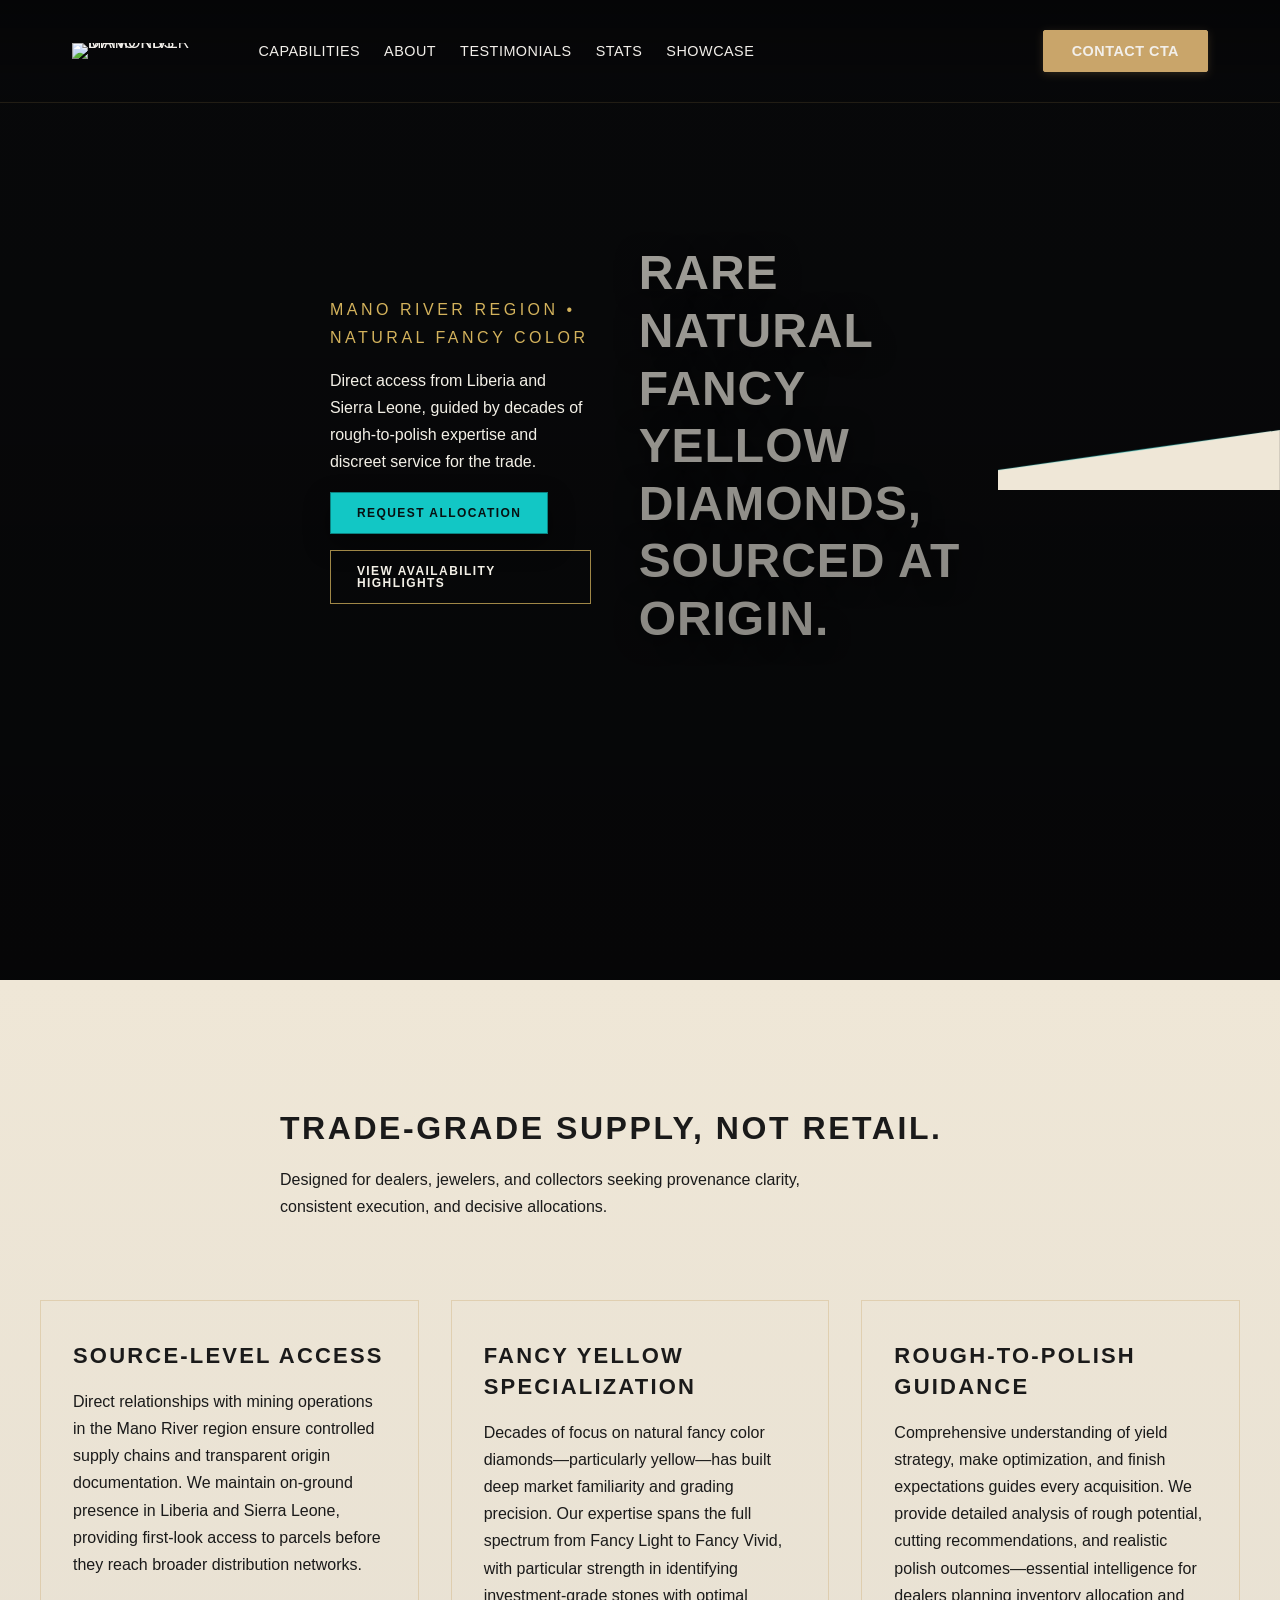
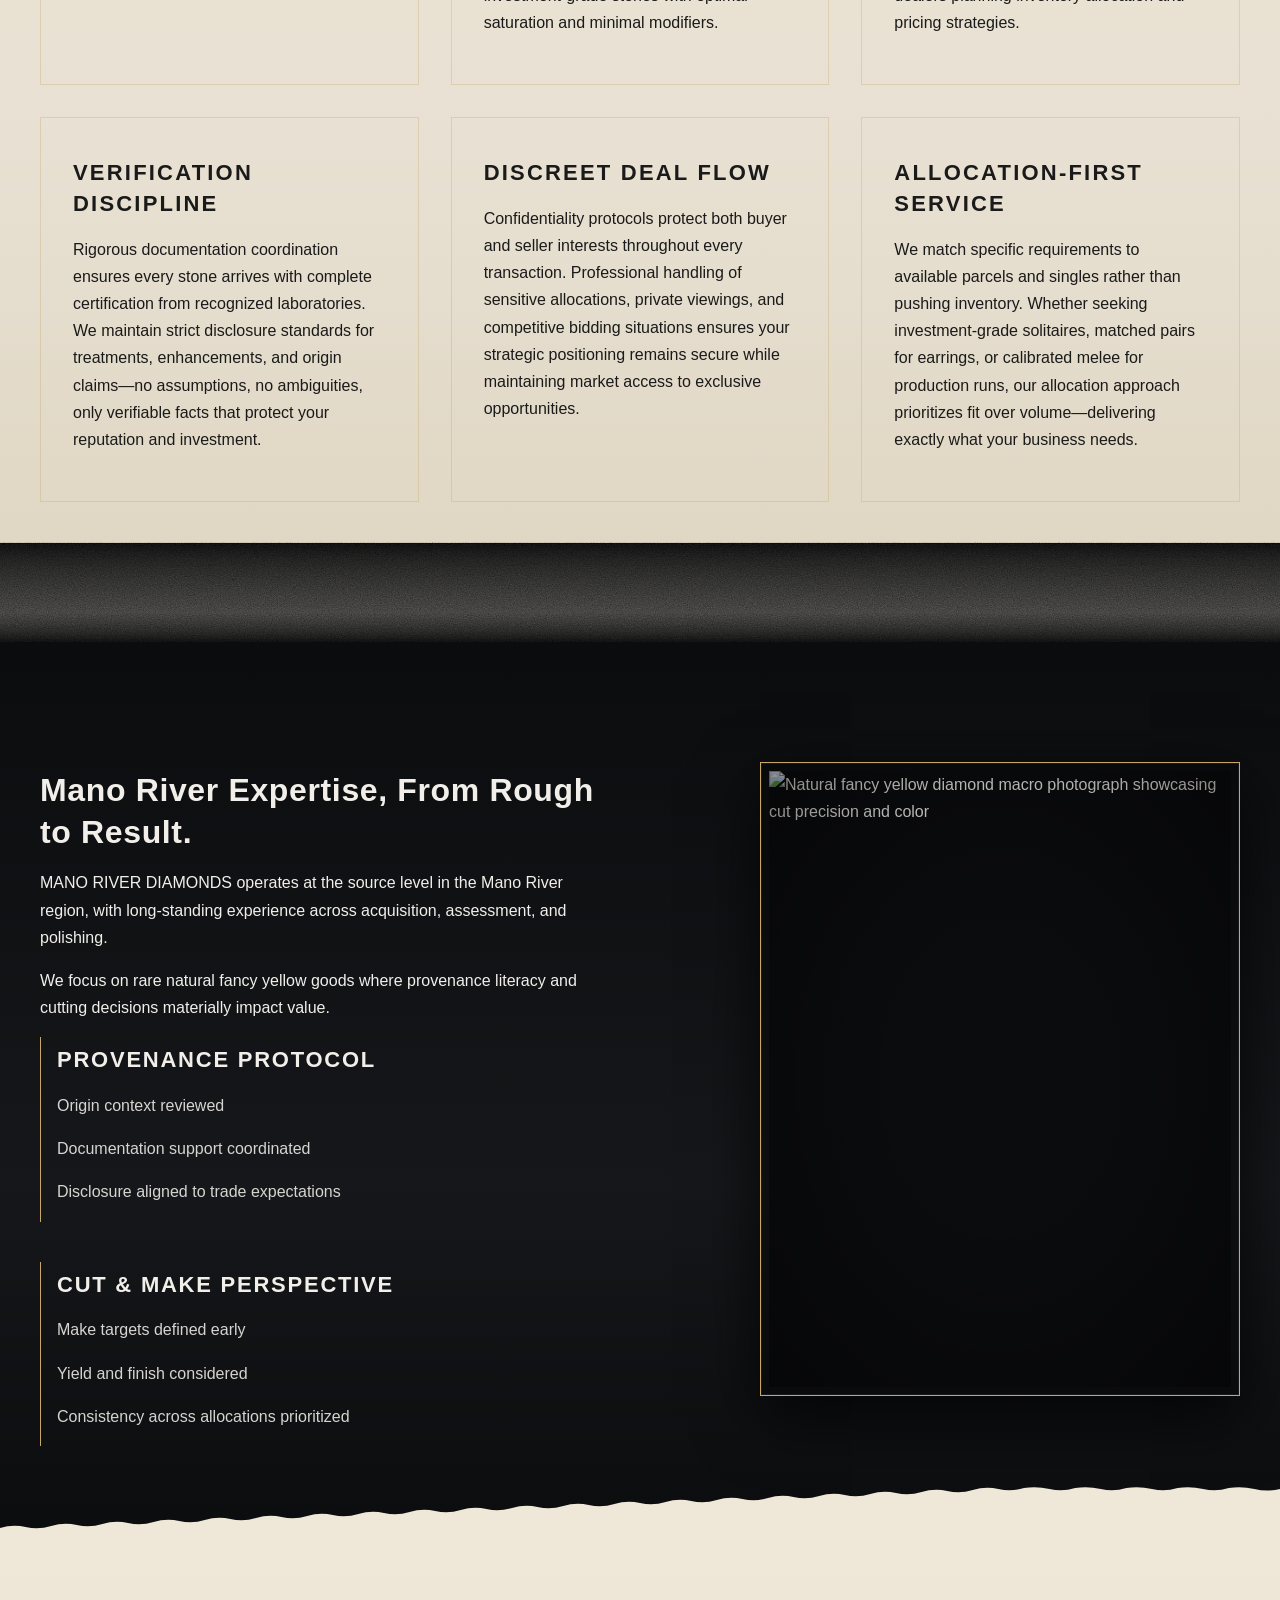
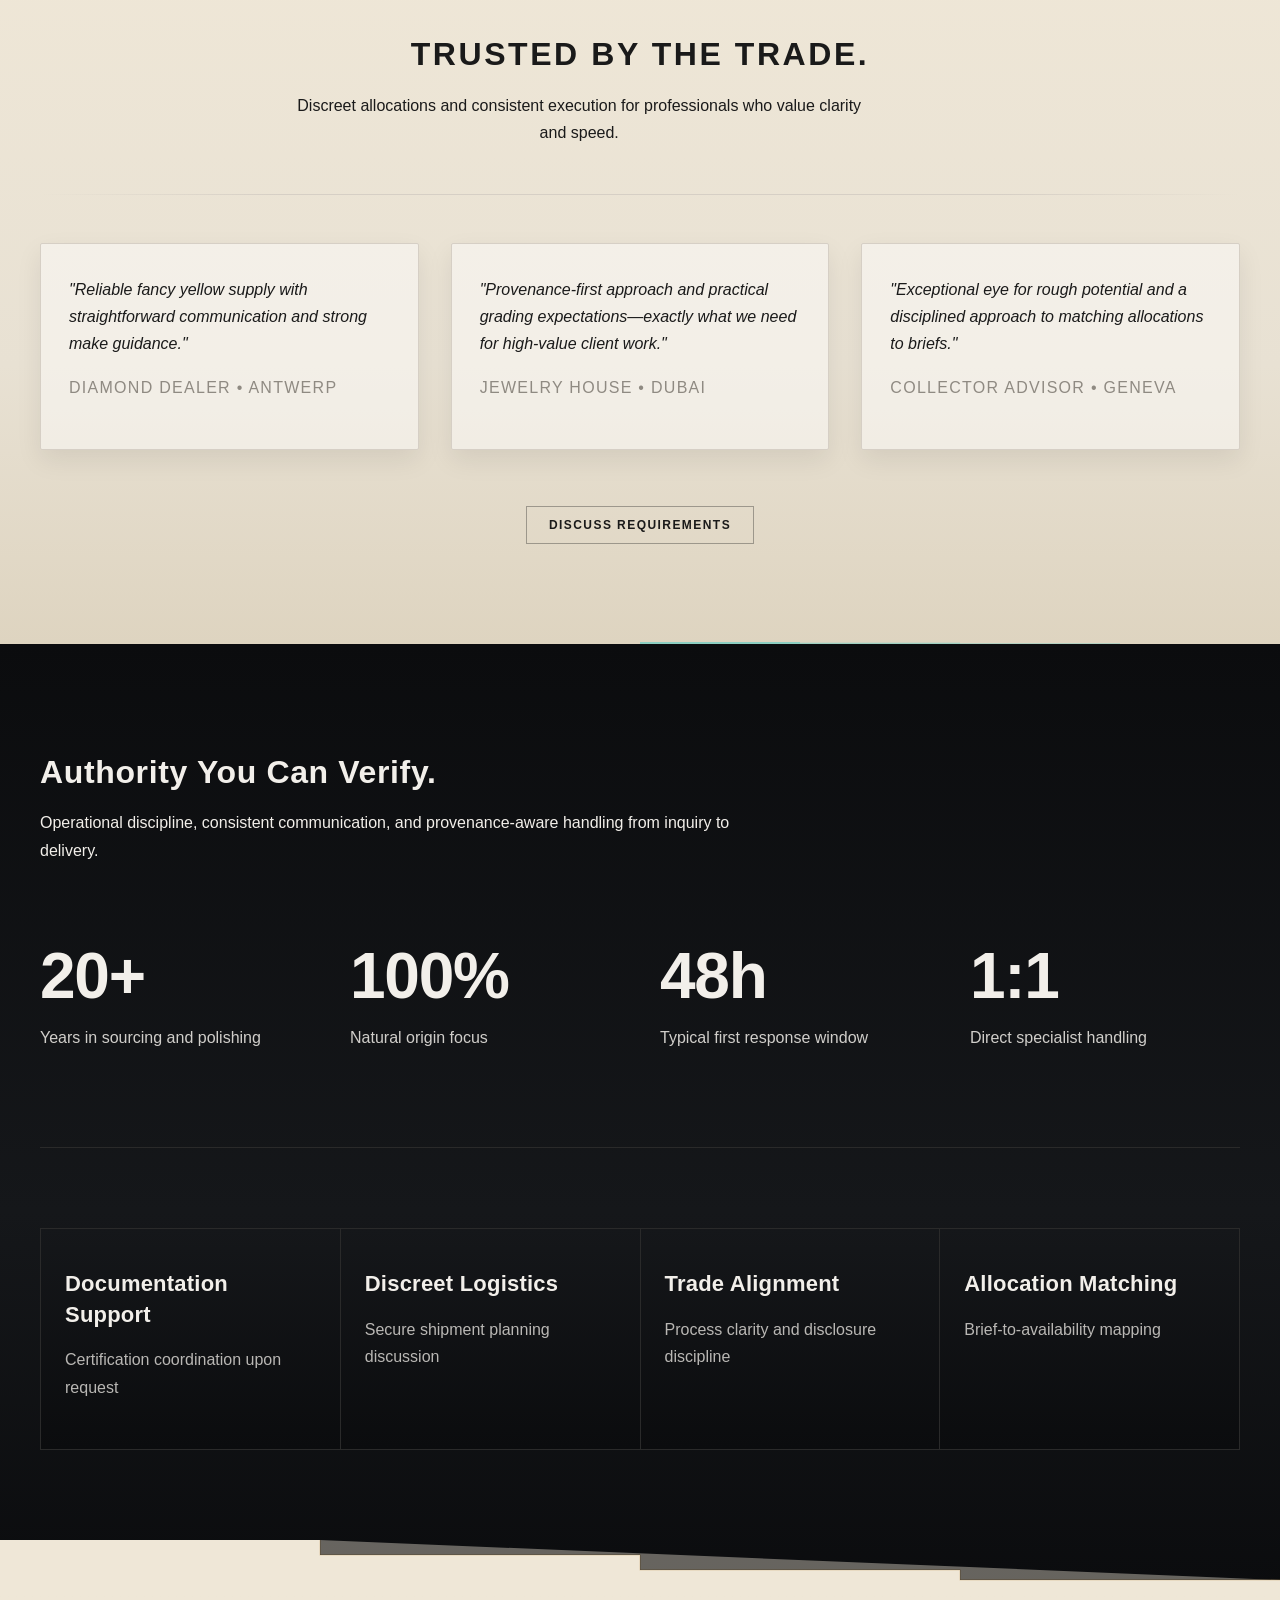
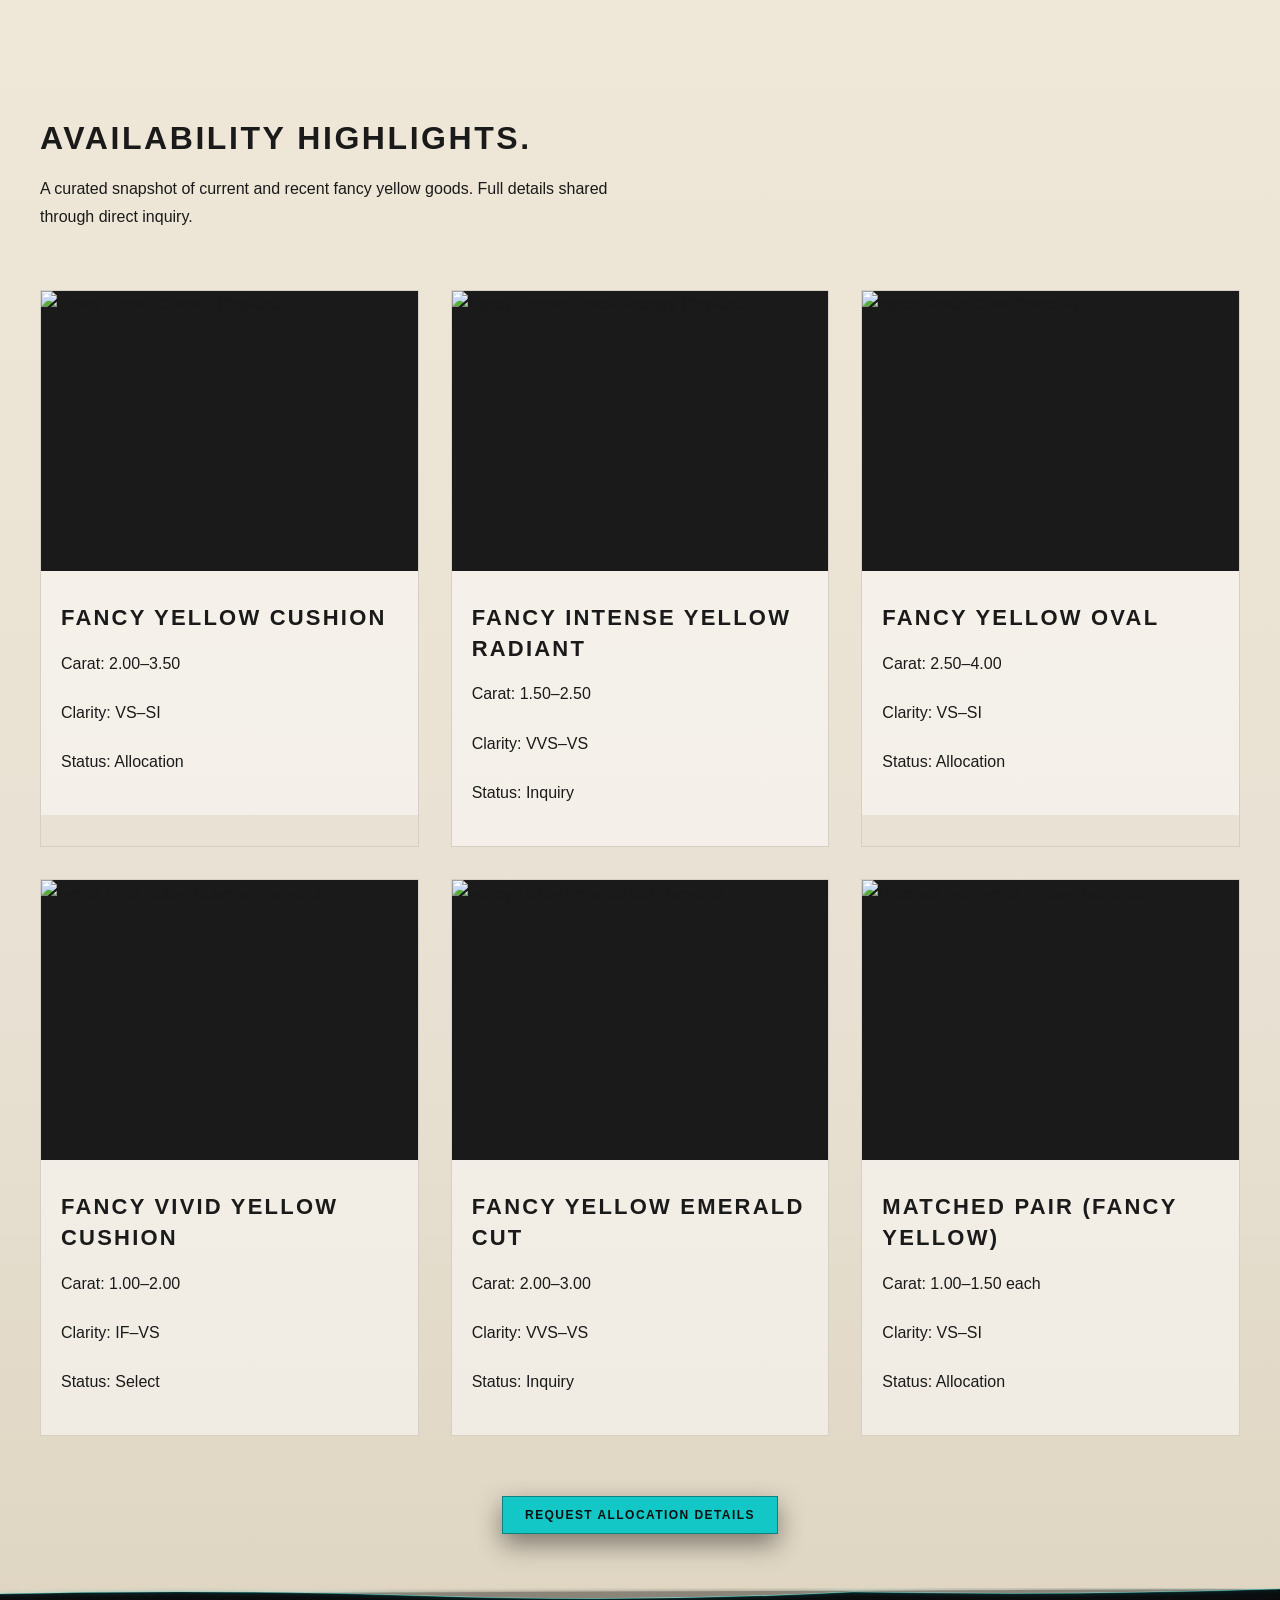
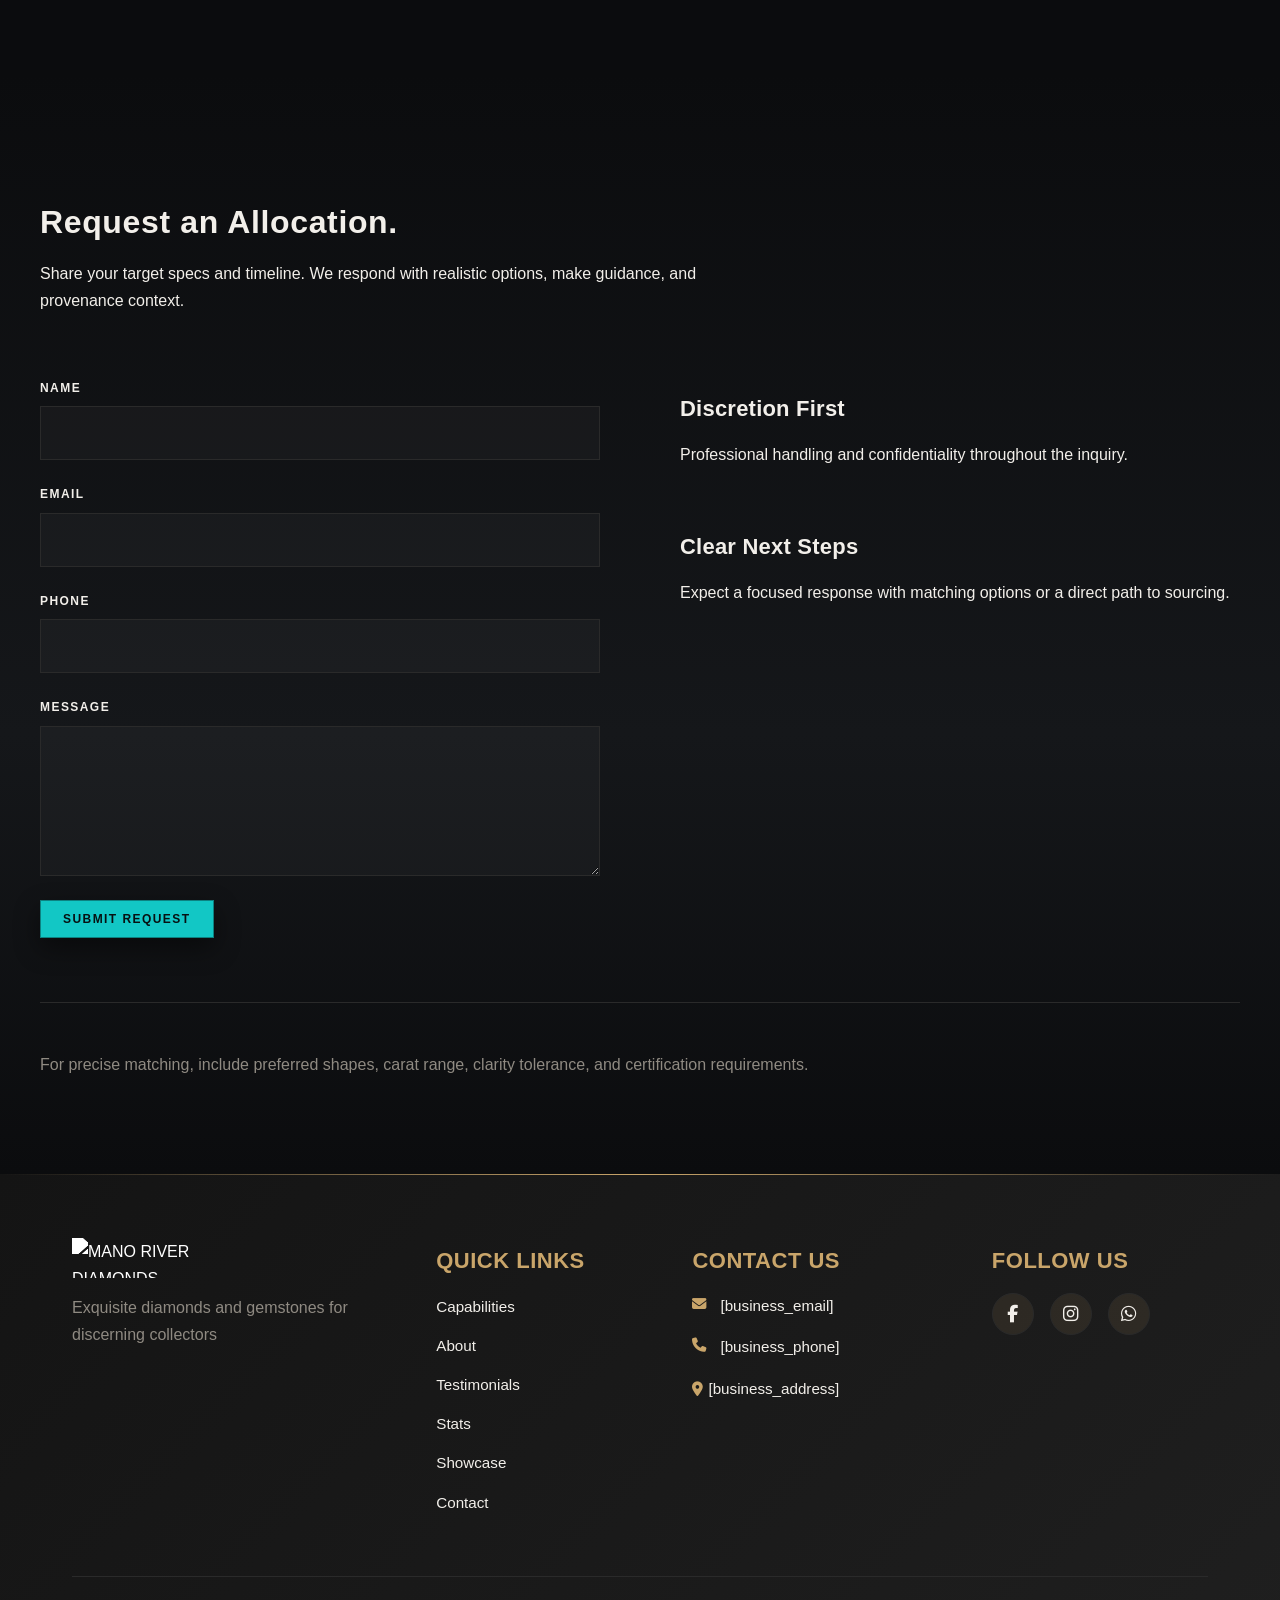
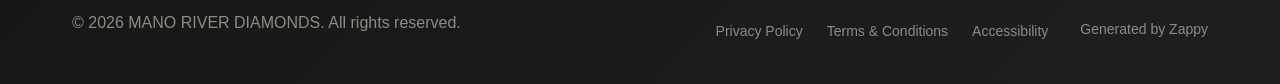
==== commit 0706f29e: "Background sync: Progressive GitHub Sync" ====
--- a/public/index.html
+++ b/public/index.html
@@ -1 +1 @@
-<!doctype html><html dir="ltr" lang="en"><head><meta charset="UTF-8"><meta content="width=device-width,initial-scale=1" name="viewport"><meta content="index, follow" name="robots"><title>Rare Natural Fancy Yellow Diamonds — MANO RIVER DIAMONDS</title><meta content="Source-level expertise in natural fancy color diamonds from West Africa&#39;s Mano River region. Decades of experience serving international dealers, jewelers, and collectors with authenticated rare gems." name="description"><meta content="natural fancy yellow diamonds West Africa, natural diamond limited, natural fancy, rare color diamonds Liberia Sierra Leone, luxury diamond sourcing" name="keywords"><link href="/assets/favicon.ico" rel="icon" type="image/x-icon"><link href="/assets/favicon-16x16.png" rel="icon" type="image/png" sizes="16x16"><link href="/assets/favicon-32x32.png" rel="icon" type="image/png" sizes="32x32"><link href="/assets/favicon-48x48.png" rel="icon" type="image/png" sizes="48x48"><link href="/assets/favicon-192x192.png" rel="icon" type="image/png" sizes="192x192"><link href="/assets/favicon-512x512.png" rel="icon" type="image/png" sizes="512x512"><link href="/assets/apple-touch-icon.png" rel="apple-touch-icon"><script>!function(){"use strict";var t="96eda7d1-3c78-42a6-a48d-8eaef737bcee",e="https://api.zappy5.com/api/analytics/track",a=18e5,n=2592e6,o=!0,i=!0,r=!0;var s=function(){var e="zappy_visitor_"+t,a=null;try{if(a=localStorage.getItem(e)){var o=JSON.parse(a),i=Date.now();if(i-o.created<n)return o.lastSeen=i,localStorage.setItem(e,JSON.stringify(o)),o.id}}catch(t){console.warn("Zappy Analytics: LocalStorage not available")}var r="zv_"+Date.now()+"_"+Math.random().toString(36).substr(2,9);try{localStorage.setItem(e,JSON.stringify({id:r,created:Date.now(),lastSeen:Date.now()}))}catch(t){}return r}(),c=function(){var e="zappy_session_"+t,n=null;try{if(n=sessionStorage.getItem(e)){var o=JSON.parse(n),i=Date.now();if(i-o.timestamp<a)return o.timestamp=i,sessionStorage.setItem(e,JSON.stringify(o)),o.id}}catch(t){console.warn("Zappy Analytics: SessionStorage not available")}var r="zs_"+Date.now()+"_"+Math.random().toString(36).substr(2,9);try{sessionStorage.setItem(e,JSON.stringify({id:r,timestamp:Date.now()}))}catch(t){}return r}();function l(a,n){n=n||{};var o={website_id:t,event_type:a,page_path:window.location.pathname,referrer:document.referrer||"direct",visitor_id:s,session_id:c,metadata:n};if(navigator.sendBeacon){var i=new Blob([JSON.stringify(o)],{type:"application/json"});navigator.sendBeacon(e,i)}else fetch(e,{method:"POST",headers:{"Content-Type":"application/json"},body:JSON.stringify(o),keepalive:!0}).catch(function(t){console.warn("Zappy Analytics: Failed to track event",t)})}o&&l("pageview",{title:document.title,url:window.location.href}),i&&document.addEventListener("click",function(t){var e=t.target;if("BUTTON"===e.tagName||e.closest("button")){var a="BUTTON"===e.tagName?e:e.closest("button");l("click",{element:"button",text:a.textContent.trim().substring(0,100),id:a.id||null,class:a.className||null})}else if("A"===e.tagName||e.closest("a")){var n="A"===e.tagName?e:e.closest("a");l("navigation",{element:"link",text:n.textContent.trim().substring(0,100),href:n.href,external:n.hostname!==window.location.hostname})}},!0),r&&document.addEventListener("submit",function(t){var e=t.target;l("form_submit",{form_id:e.id||null,form_name:e.name||null,form_action:e.action||null,form_method:e.method||"GET"})},!0);var d=Date.now();window.addEventListener("beforeunload",function(){l("page_unload",{time_on_page:Math.floor((Date.now()-d)/1e3),page_path:window.location.pathname})}),window.zappyAnalytics={track:l,getVisitorId:function(){return s},getSessionId:function(){return c}}}()</script><meta content="Rare Natural Fancy Yellow Diamonds — MANO RIVER DIAMONDS" property="og:title"><meta content="Source-level expertise in natural fancy color diamonds from West Africa's Mano River region. Decades of experience serving international dealers, jewelers, and collectors with authenticated rare gems." property="og:description"><meta content="website" property="og:type"><meta content="en_US" property="og:locale"><meta content="summary_large_image" name="twitter:card"><meta content="Rare Natural Fancy Yellow Diamonds — MANO RIVER DIAMONDS" name="twitter:title"><meta content="Source-level expertise in natural fancy color diamonds from West Africa's Mano River region. Decades of experience serving international dealers, jewelers, and collectors with authenticated rare gems." name="twitter:description"><link href="https://cdnjs.cloudflare.com/ajax/libs/font-awesome/6.4.0/css/all.min.css" rel="stylesheet"><link href="/assets/favicon.ico" rel="icon" type="image/x-icon"><link href="/assets/favicon-16x16.png" rel="icon" type="image/png" sizes="16x16"><link href="/assets/favicon-32x32.png" rel="icon" type="image/png" sizes="32x32"><link href="/assets/favicon-48x48.png" rel="icon" type="image/png" sizes="48x48"><link href="/assets/favicon-192x192.png" rel="icon" type="image/png" sizes="192x192"><link href="/assets/favicon-512x512.png" rel="icon" type="image/png" sizes="512x512"><link href="/assets/apple-touch-icon.png" rel="apple-touch-icon"><link href="https://cdn.jsdelivr.net/npm/vanilla-cookieconsent@3/dist/cookieconsent.css" rel="stylesheet"><script src="https://cdn.jsdelivr.net/npm/vanilla-cookieconsent@3/dist/cookieconsent.umd.js"></script><script src="https://cdn.jsdelivr.net/gh/mickidum/acc_toolbar/acctoolbar/acctoolbar.min.js"></script><style data-zappy-section-v2-css="true">.home-Hero-section{position:relative;width:100%;min-height:100vh;display:flex;align-items:center;justify-content:flex-start;overflow:visible;padding-bottom:80px;background-color:#0b0c0e;color:var(--text-light)}.home-Hero-section__background{position:absolute;top:0;left:0;width:100%;height:100%;background-size:cover;background-position:center;background-repeat:no-repeat;z-index:0}.home-Hero-section__overlay{position:absolute;top:0;left:0;width:100%;height:100%;background:linear-gradient(90deg,rgba(0,0,0,.85) 0,rgba(0,0,0,.72) 28%,rgba(0,0,0,.35) 55%,rgba(0,0,0,0) 78%);z-index:1;pointer-events:none}.home-Hero-section__content-wrapper{position:relative;z-index:2;width:100%;max-width:1200px;margin:0 auto;padding:0 48px;display:flex;align-items:center;min-height:100vh}.home-Hero-section__content{max-width:580px;margin-left:0}.home-Hero-section__provenance{font-family:Montserrat,system-ui,-apple-system,Segoe UI,Roboto,Arial,sans-serif;font-size:10px;font-weight:700;letter-spacing:.22em;text-transform:uppercase;color:#d3b25c;margin:0 0 24px 0;line-height:1.4}.home-Hero-section__headline{font-family:Cinzel,"Trajan Pro","Times New Roman",serif;font-size:46px;font-weight:400;letter-spacing:.02em;line-height:1.05;color:#f3f0e7;text-transform:uppercase;margin:0 0 28px 0;text-shadow:0 4px 24px rgba(0,0,0,.65)}.home-Hero-section__supporting{font-family:Montserrat,system-ui,-apple-system,Segoe UI,Roboto,Arial,sans-serif;font-size:16px;font-weight:400;line-height:1.75;color:#f3f0e7;margin:0 0 36px 0;max-width:520px}.home-Hero-section__cta-group{display:flex;gap:16px;align-items:center;flex-wrap:wrap}.home-Hero-section__btn{display:inline-block;text-decoration:none;font-family:Montserrat,system-ui,-apple-system,Segoe UI,Roboto,Arial,sans-serif;font-weight:700;letter-spacing:.12em;text-transform:uppercase;font-size:12px;line-height:1;padding:14px 26px;border-radius:0;transition:all .25s ease;cursor:pointer}.home-Hero-section__btn--primary{background:#12c7c5;color:#071112;border:1px solid rgba(0,0,0,.35);box-shadow:0 10px 26px rgba(0,0,0,.45)}.home-Hero-section__btn--primary:hover{background:#18d7d4;box-shadow:0 0 0 1px rgba(18,199,197,.35),0 0 34px rgba(18,199,197,.22),0 12px 32px rgba(0,0,0,.55);transform:translateY(-2px)}.home-Hero-section__btn--primary:focus{outline:2px solid #D3B25C;outline-offset:3px}.home-Hero-section__btn--secondary{background:0 0;color:#f3f0e7;border:1px solid rgba(211,178,92,.75)}.home-Hero-section__btn--secondary:hover{background:rgba(211,178,92,.12);border-color:#d3b25c;box-shadow:0 8px 20px rgba(0,0,0,.35);transform:translateY(-2px)}.home-Hero-section__btn--secondary:focus{outline:2px solid #D3B25C;outline-offset:3px}.home-Hero-section__divider-wrapper{position:absolute;bottom:0;left:0;width:100%;height:80px;pointer-events:none;z-index:5}.home-Hero-section__divider-wrapper svg{display:block;width:100%;height:100%}@media (max-width:768px){.home-Hero-section{min-height:100vh;padding-bottom:60px}.home-Hero-section__content-wrapper{padding:100px 16px 0 16px;min-height:calc(100vh - 60px)}.home-Hero-section__content{max-width:100%}.home-Hero-section__provenance{font-size:9px;letter-spacing:.18em;margin-bottom:18px}.home-Hero-section__headline{font-size:32px;line-height:1.1;margin-bottom:20px}.home-Hero-section__supporting{font-size:14px;line-height:1.65;margin-bottom:28px}.home-Hero-section__cta-group{flex-direction:column;gap:12px;align-items:stretch}.home-Hero-section__btn{text-align:center;padding:12px 20px;font-size:11px}.home-Hero-section__divider-wrapper{height:60px}.home-Hero-section__overlay{background:linear-gradient(180deg,rgba(0,0,0,.82) 0,rgba(0,0,0,.68) 40%,rgba(0,0,0,.45) 70%,rgba(0,0,0,.25) 100%)}}@media (min-width:769px) and (max-width:1024px){.home-Hero-section__content-wrapper{padding:0 32px}.home-Hero-section__headline{font-size:38px}.home-Hero-section__content{max-width:520px}}</style><link href="/styles.css" rel="stylesheet"><style id="zappy-dropdown-submenu-styles">#navMenu li:has(.sub-menu),.nav-menu li:has(.sub-menu),.navbar li:has(.sub-menu),nav li:has(.sub-menu){position:relative}#navMenu .sub-menu,.nav-menu .sub-menu,.navbar .sub-menu,nav .sub-menu{display:block!important;position:absolute!important;top:100%;left:0;min-width:220px;background:#fff;border-radius:8px;box-shadow:0 8px 25px rgba(0,0,0,.15);padding:8px 0;opacity:0;visibility:hidden;transform:translateY(10px);transition:all .3s ease;z-index:1000;list-style:none;pointer-events:none}#navMenu li:hover>.sub-menu,.nav-menu li:hover>.sub-menu,.navbar li:hover>.sub-menu,nav li:hover>.sub-menu{opacity:1!important;visibility:visible!important;transform:translateY(0)!important;pointer-events:auto!important}.sub-menu li{list-style:none;margin:0;padding:0}.sub-menu a{display:block!important;padding:10px 16px!important;color:var(--text-dark,#333)!important;font-weight:500;text-decoration:none;white-space:nowrap;transition:background-color .2s}.sub-menu a:hover{background-color:#f5f5f5}[dir=rtl] .nav-menu .sub-menu,[dir=rtl] .navbar .sub-menu,[dir=rtl] nav .sub-menu,html[lang=ar] .nav-menu .sub-menu,html[lang=ar] .navbar .sub-menu,html[lang=ar] nav .sub-menu,html[lang=he] .nav-menu .sub-menu,html[lang=he] .navbar .sub-menu,html[lang=he] nav .sub-menu{left:auto!important;right:0!important}.sub-menu:empty,.sub-menu:not(:has(li)),.sub-menu:not(:has(li:not(.zappy-hidden-menu-item))){display:none!important;opacity:0!important;visibility:hidden!important;pointer-events:none!important}li:has(.menu-group-title):hover>.sub-menu{opacity:1!important;visibility:visible!important;transform:translateY(0)!important;pointer-events:auto!important}#navMenu>li>.menu-group-title,.nav-menu>li>.menu-group-title{display:inline-block;padding:.5rem 1rem;cursor:default;user-select:none}@media (max-width:768px){#navMenu .sub-menu,.nav-menu .sub-menu,.navbar .sub-menu,nav .sub-menu{position:static!important;transform:none!important;box-shadow:none!important;background:0 0!important;max-height:0;overflow:hidden;opacity:0;visibility:hidden;transition:max-height .3s ease,opacity .3s ease;padding:0!important;border-radius:0!important}.sub-menu.mobile-expanded{max-height:500px!important;opacity:1!important;visibility:visible!important;padding:8px 0 8px 16px!important}[dir=rtl] .sub-menu.mobile-expanded,html[lang=he] .sub-menu.mobile-expanded{padding:8px 16px 8px 0!important}#navMenu li:hover>.sub-menu,.nav-menu li:hover>.sub-menu,.navbar li:hover>.sub-menu,nav li:hover>.sub-menu{opacity:0;visibility:hidden;pointer-events:none}#navMenu li>.sub-menu.mobile-expanded,.nav-menu li>.sub-menu.mobile-expanded,.navbar li>.sub-menu.mobile-expanded,nav li>.sub-menu.mobile-expanded{opacity:1!important;visibility:visible!important;pointer-events:auto!important}#navMenu li:has(.sub-menu),.nav-menu li:has(.sub-menu),.navbar li:has(.sub-menu),nav li:has(.sub-menu){display:flex!important;flex-wrap:wrap!important;align-items:center!important;position:relative!important;min-height:44px!important}#navMenu li:has(.sub-menu)>a,.nav-menu li:has(.sub-menu)>a,.navbar li:has(.sub-menu)>a,nav li:has(.sub-menu)>a{flex:1!important;min-width:0!important}#navMenu li:has(.sub-menu)>.menu-group-title,.nav-menu li:has(.sub-menu)>.menu-group-title,.navbar li:has(.sub-menu)>.menu-group-title,nav li:has(.sub-menu)>.menu-group-title{flex:1!important;min-width:0!important;padding:0!important;line-height:inherit!important}#navMenu li:has(.sub-menu)>.sub-menu,.nav-menu li:has(.sub-menu)>.sub-menu,.navbar li:has(.sub-menu)>.sub-menu,nav li:has(.sub-menu)>.sub-menu{flex-basis:100%!important;width:100%!important}#navMenu li:has(.sub-menu)>a [class*=arrow],#navMenu li:has(.sub-menu)>a [class*=chevron],.nav-menu li:has(.sub-menu)>a .fa-angle-down,.nav-menu li:has(.sub-menu)>a .fa-chevron-down,.nav-menu li:has(.sub-menu)>a [class*=arrow],.nav-menu li:has(.sub-menu)>a [class*=chevron],nav li:has(.sub-menu)>a [class*=arrow],nav li:has(.sub-menu)>a [class*=chevron]{display:none!important;visibility:hidden!important}.mobile-submenu-toggle{display:flex!important;align-items:center!important;justify-content:center!important;width:44px!important;height:auto!important;background:0 0!important;border:none!important;cursor:pointer!important;color:var(--text-dark)!important;position:static!important;flex-shrink:0!important;align-self:stretch!important;z-index:2!important;padding:0!important;margin:0!important}.mobile-submenu-toggle::after{content:''!important;width:0!important;height:0!important;border-left:6px solid transparent!important;border-right:6px solid transparent!important;border-top:7px solid currentColor!important;transition:transform .3s ease!important}.mobile-submenu-toggle.expanded::after{transform:rotate(180deg)!important}.sub-menu a{padding:10px 0!important;display:block!important;color:var(--text-dark)!important}.navbar .sub-menu li a,.zappy-products-dropdown .sub-menu a,nav.navbar .sub-menu li a{color:var(--text-dark)!important}}@media (min-width:769px){.mobile-submenu-toggle{display:none!important}}</style><style id="mobile-lang-menu-deployed-css">@media (max-width:768px){.lang-switcher,.nav-container .lang-switcher,.nav-cta-container .lang-switcher,.nav-ecommerce-icons .lang-switcher,.nav-icons-left .lang-switcher,.navbar .lang-switcher,.navbar .nav-cta-container .lang-switcher{display:none!important}.mobile-lang-menu{width:100%;border-top:1px solid rgba(128,128,128,.2);padding:8px 0 0 0;margin-top:8px}.mobile-lang-toggle{display:flex!important;align-items:center;justify-content:space-between;width:100%;padding:12px 16px;background:0 0;border:none;cursor:pointer;font-size:15px;color:inherit;font-family:inherit}.mobile-lang-toggle::after{content:'';display:inline-block;width:8px;height:8px;border-right:2px solid currentColor;border-bottom:2px solid currentColor;transform:rotate(45deg);transition:transform .3s ease;margin-left:8px}.mobile-lang-toggle.expanded::after{transform:rotate(-135deg)}.mobile-lang-options{max-height:0;overflow:hidden;transition:max-height .3s ease}.mobile-lang-options.expanded{max-height:300px}.mobile-lang-option{display:flex!important;align-items:center;gap:10px;padding:10px 24px;text-decoration:none;color:inherit;font-size:14px;font-family:inherit}.mobile-lang-option:hover{background:rgba(128,128,128,.1)}.mobile-lang-option.active{font-weight:600;opacity:.7;pointer-events:none}.mobile-lang-option img{width:20px;height:20px;border-radius:50%}}@media (min-width:769px){.mobile-lang-menu{display:none!important}}</style><style id="zappy-widget-visibility">#mic-access-tool-box,#mic-access-tool-general-button,#mic-init-access-tool #mic-access-tool-box,#mic-init-access-tool #mic-access-tool-general-button,#mic-init-access-tool .mic-access-tool-general-button,._access-icon,._access-menu,.mic-access-tool-box,.mic-access-tool-general-button,div[id*=mic-access-tool-box]{display:none!important;visibility:hidden!important;opacity:0!important;pointer-events:none!important}</style></head><body><nav class="navbar"><button class="mobile-toggle" aria-label="Menu" id="mobileToggle"><svg viewbox="0 0 24 24" fill="none" height="24" width="24" class="hamburger-icon"><path d="M3 12h18M3 6h18M3 18h18" stroke="currentColor" stroke-width="2" stroke-linecap="round"></path></svg><svg viewbox="0 0 24 24" fill="none" height="24" width="24" class="close-icon" style="display:none"><path d="M18 6L6 18M6 6l12 12" stroke="currentColor" stroke-width="2" stroke-linecap="round"></path></svg></button><button class="phone-header-btn" aria-label="Call"><svg viewbox="0 0 24 24" fill="currentColor" height="20" width="20"><path d="M22 16.92v3a2 2 0 0 1-2.18 2 19.79 19.79 0 0 1-8.63-3.07 19.5 19.5 0 0 1-6-6 19.79 19.79 0 0 1-3.07-8.67A2 2 0 0 1 4.11 2h3a2 2 0 0 1 2 1.72 12.84 12.84 0 0 0 .7 2.81 2 2 0 0 1-.45 2.11L8.09 9.91a16 16 0 0 0 6 6l1.27-1.27a2 2 0 0 1 2.11-.45 12.84 12.84 0 0 0 2.81.7A2 2 0 0 1 22 16.92z"></path></svg></button><div class="nav-container"><div class="nav-brand"><a href="/" class="logo-link"><img alt="MANO RIVER DIAMONDS" src="/assets/mano-river-diamonds-luxury-diamonds-and-gemstones-logo.webp" class="logo"></a></div><ul class="nav-menu" id="navMenu"><li><a href="#capabilities">Capabilities</a></li><li><a href="#about">About</a></li><li><a href="#testimonials">Testimonials</a></li><li><a href="#stats">Stats</a></li><li><a href="#showcase">Showcase</a></li></ul><div class="nav-cta-container"><a href="#cta" class="nav-cta-btn">Contact Cta</a></div></div></nav><script>window.addEventListener("load",function(){const e=document.querySelector(".navbar, nav, header");if(!e)return void console.log("[Navbar] Navbar element not found");let t=document.getElementById("mobileToggle")||document.querySelector(".mobile-toggle")||document.querySelector(".hamburger")||document.querySelector(".hamburger-menu")||document.querySelector(".menu-toggle")||document.querySelector(".burger-menu")||document.querySelector('[aria-label="Menu"]')||document.querySelector('[aria-label="תפריט"]');const o=document.querySelector(".phone-header-btn"),n=window.getComputedStyle(e);let r=n.backgroundColor;if(console.log("[Navbar] Initial navbar background:",r),"transparent"===r||"rgba(0, 0, 0, 0)"===r||r.startsWith("rgba")&&r.includes(", 0)")){const e=n.backgroundImage;if(e&&"none"!==e)console.log("[Navbar] Navbar has background image/gradient, using dark text"),r="rgb(240, 240, 240)";else{const e=window.getComputedStyle(document.body).backgroundColor;console.log("[Navbar] Navbar transparent, using body background:",e),r=e}}const i=r.match(/\d+/g);if(i&&i.length>=3){const e=(.299*parseInt(i[0])+.587*parseInt(i[1])+.114*parseInt(i[2]))/255;console.log("[Navbar] Mobile button colors preserved from Claude CSS (luminance:",e.toFixed(2)+")");const n=document.createElement("style");n.id="zappy-mobile-nav-fix";document.documentElement.lang;document.documentElement.dir,n.textContent='\n        /* Hide mobile buttons on desktop, show only on mobile */\n        @media (min-width: 769px) {\n          .mobile-toggle,\n          .phone-header-btn {\n            display: none !important;\n          }\n        }\n        \n        /* Show and position mobile buttons correctly on mobile */\n        @media (max-width: 768px) {\n          .mobile-toggle,\n          .phone-header-btn {\n            position: absolute !important;\n            top: 50% !important;\n            transform: translateY(-50%) !important;\n            z-index: 1001 !important;\n            display: flex !important;\n            align-items: center !important;\n            justify-content: center !important;\n            width: 36px !important;\n            height: 36px !important;\n            border-radius: 50% !important;\n            border: none !important;\n            cursor: pointer !important;\n            padding: 6px !important;\n            background: none !important;\n            color: var(--nav-text, var(--text-dark)) !important;\n          }\n          \n          /* LTR positioning (default): hamburger LEFT, phone RIGHT */\n          html:not([dir="rtl"]):not([lang="he"]):not([lang="ar"]) .mobile-toggle,\n          html[dir="ltr"] .mobile-toggle {\n            left: 12px !important;\n            right: auto !important;\n          }\n          html:not([dir="rtl"]):not([lang="he"]):not([lang="ar"]) .phone-header-btn,\n          html[dir="ltr"] .phone-header-btn {\n            right: 12px !important;\n            left: auto !important;\n          }\n          \n          /* RTL positioning: hamburger RIGHT, phone LEFT */\n          html[dir="rtl"] .mobile-toggle,\n          html[lang="he"] .mobile-toggle,\n          html[lang="ar"] .mobile-toggle {\n            right: 12px !important;\n            left: auto !important;\n          }\n          html[dir="rtl"] .phone-header-btn,\n          html[lang="he"] .phone-header-btn,\n          html[lang="ar"] .phone-header-btn {\n            left: 12px !important;\n            right: auto !important;\n          }\n          \n          /* CRITICAL: Ensure nav-container has min-height on mobile */\n          /* All children are positioned absolutely/fixed on mobile, so height:auto collapses to 0 */\n          .nav-container {\n            min-height: 70px !important;\n            position: relative !important;\n          }\n          \n          /* Ensure SVG icons are properly sized and inherit color */\n          .mobile-toggle svg,\n          .phone-header-btn svg {\n            width: 24px !important;\n            height: 24px !important;\n            /* Don\'t force display - let JavaScript control hamburger/close toggle */\n          }\n          \n          /* Reset nav-cta-container on mobile - remove desktop box-shadow/padding */\n          /* that creates a visible ghost box when CTA button is hidden */\n          .nav-cta-container {\n            box-shadow: none !important;\n            padding: 0 !important;\n          }\n          \n          /* Hide nav-cta-container entirely on mobile when there\'s no lang-switcher */\n          /* (only the CTA button is inside, and it\'s hidden on mobile) */\n          .nav-cta-container:not(:has(.lang-switcher)) {\n            display: none !important;\n          }\n          \n          /* CRITICAL: Prevent hero image fade gradient from bleeding over headline text */\n          /* The .image-fade-gradient has bottom: -30px (extends below parent) */\n          /* On mobile stacked layout, this overlaps the h1 text below the image */\n          .hero-image-column {\n            overflow: hidden !important;\n          }\n          .image-fade-gradient {\n            bottom: 0 !important;\n          }\n          \n          /* Hide desktop language switcher on mobile - hamburger menu handles it */\n          /* High specificity to override stored CSS */\n          .lang-switcher,\n          .nav-cta-container .lang-switcher,\n          .nav-container .lang-switcher,\n          .navbar .lang-switcher,\n          .navbar .nav-cta-container .lang-switcher {\n            display: none !important;\n          }\n        }\n      ';const r=document.getElementById("zappy-mobile-nav-fix");r&&r.remove(),document.head.appendChild(n),console.log("[Navbar] Critical CSS injected for mobile nav positioning");const l=window.innerWidth<=768;if(t){const e=t.querySelector(".hamburger-icon"),o=t.querySelector(".close-icon");e&&(e.style.setProperty("width","24px","important"),e.style.setProperty("height","24px","important"),e.style.setProperty("display","block","important")),o&&(o.style.setProperty("width","24px","important"),o.style.setProperty("height","24px","important"),o.style.setProperty("display","none","important")),l?(t.style.setProperty("position","absolute","important"),t.style.setProperty("top","50%","important"),t.style.setProperty("transform","translateY(-50%)","important"),t.style.setProperty("z-index","1001","important"),t.style.removeProperty("left"),t.style.removeProperty("right"),console.log("[Navbar] Mobile toggle positioning applied (mobile viewport)")):(t.style.removeProperty("position"),t.style.removeProperty("top"),t.style.removeProperty("transform"),t.style.removeProperty("z-index"),t.style.removeProperty("left"),t.style.removeProperty("right"),console.log("[Navbar] Desktop viewport - cleared mobile toggle inline positioning"))}if(o){const e=o.querySelector("svg");e&&(e.style.width="24px",e.style.height="24px",e.setAttribute("width","24"),e.setAttribute("height","24")),l?(o.style.setProperty("position","absolute","important"),o.style.setProperty("top","50%","important"),o.style.setProperty("transform","translateY(-50%)","important"),o.style.setProperty("z-index","1001","important"),o.style.removeProperty("left"),o.style.removeProperty("right"),console.log("[Navbar] Phone button positioning applied (mobile viewport)")):(o.style.removeProperty("position"),o.style.removeProperty("top"),o.style.removeProperty("transform"),o.style.removeProperty("z-index"),o.style.removeProperty("left"),o.style.removeProperty("right"),console.log("[Navbar] Desktop viewport - cleared phone button inline positioning"))}}else console.log("[Navbar] Could not parse background color:",r);t=document.getElementById("mobileToggle")||document.querySelector(".mobile-toggle")||document.querySelector(".hamburger")||document.querySelector(".hamburger-menu")||document.querySelector(".menu-toggle")||document.querySelector(".burger-menu")||document.querySelector('[aria-label="Menu"]')||document.querySelector('[aria-label="תפריט"]');const l=document.getElementById("navMenu")||document.querySelector(".nav-menu")||document.querySelector(".nav-links")||document.querySelector("nav ul:not(.submenu)");if(!t||!l)return void console.log("[Navbar] Mobile toggle or menu not found:",{toggle:!!t,menu:!!l});l.id||(l.id="navMenu"),console.log("[Navbar] Initializing mobile menu...");const a=t.cloneNode(!0);t.parentNode.replaceChild(a,t),a.addEventListener("click",function(e){e.preventDefault(),e.stopPropagation();const t=this.querySelector(".hamburger-icon"),o=this.querySelector(".close-icon");l.classList.contains("active")?(l.classList.remove("active"),t&&t.style.setProperty("display","block","important"),o&&o.style.setProperty("display","none","important"),document.body.style.overflow="",console.log("[Navbar] Menu closed")):(l.classList.add("active"),t&&t.style.setProperty("display","none","important"),o&&o.style.setProperty("display","block","important"),document.body.style.overflow="hidden",console.log("[Navbar] Menu opened"))}),l.querySelectorAll("a").forEach(function(e){e.addEventListener("click",function(){if("#"===this.getAttribute("href"))return;const e=a.querySelector(".hamburger-icon"),t=a.querySelector(".close-icon");l.classList.remove("active"),e&&e.style.setProperty("display","block","important"),t&&t.style.setProperty("display","none","important"),document.body.style.overflow="",console.log("[Navbar] Menu closed (link clicked)")})});var s=l.querySelectorAll(".dropdown-toggle");s.forEach(function(e){e.addEventListener("click",function(e){e.preventDefault(),e.stopPropagation();var t=this.closest(".nav-dropdown");t&&(t.parentNode.querySelectorAll(".nav-dropdown.open").forEach(function(e){e!==t&&e.classList.remove("open")}),t.classList.toggle("open"),console.log("[Navbar] Dropdown toggled:",t.classList.contains("open")?"open":"closed"))})}),document.addEventListener("click",function(e){e.target.closest(".nav-dropdown")||document.querySelectorAll(".nav-dropdown.open").forEach(function(e){e.classList.remove("open")})}),console.log("[Navbar] Dropdown handlers initialized for "+s.length+" dropdowns"),o&&o.addEventListener("click",function(){const e=document.querySelectorAll('a[href^="tel:"]'),t=e.length>0?e[0].getAttribute("href").replace("tel:",""):"[business_phone]";window.location.href="tel:"+t,console.log("[Navbar] Phone button clicked")}),console.log("[Navbar] Mobile menu initialized successfully");const p=function(){const e=document.querySelector(".whatsapp-float");e&&(window.innerWidth>=769?(e.style.setProperty("display","none","important"),e.style.setProperty("visibility","hidden","important"),e.style.setProperty("opacity","0","important"),e.style.setProperty("pointer-events","none","important"),console.log("[WhatsApp] Button hidden on desktop")):(e.style.removeProperty("display"),e.style.removeProperty("visibility"),e.style.removeProperty("opacity"),e.style.removeProperty("pointer-events"),console.log("[WhatsApp] Button visible on mobile")))};let c;p(),window.addEventListener("resize",function(){clearTimeout(c),c=setTimeout(p,100)})})</script><main><section class="home-Hero-section" data-layout-spec="Home-Hero" data-hero-type="fullscreen-scrim" data-zappy-section="true"><div class="home-Hero-section__background" style="background-image:url('assets/site-home-hero-bg.webp');background-size:cover;background-position:center"></div><div class="home-Hero-section__overlay"></div><div class="home-Hero-section__content-wrapper"><div class="home-Hero-section__content"><p class="home-Hero-section__provenance">MANO RIVER REGION • NATURAL FANCY COLOR</p><h1 class="home-Hero-section__headline">Rare Natural Fancy Yellow Diamonds, Sourced at Origin.</h1><p class="home-Hero-section__supporting">Direct access from Liberia and Sierra Leone, guided by decades of rough-to-polish expertise and discreet service for the trade.</p><div class="home-Hero-section__cta-group"><a href="#contact" class="home-Hero-section__btn home-Hero-section__btn--primary">Request Allocation</a><a href="#showcase" class="home-Hero-section__btn home-Hero-section__btn--secondary">View Availability Highlights</a></div></div></div><div class="home-Hero-section__divider-wrapper"><svg viewbox="0 0 1200 80" aria-hidden="true" data-no-icon-edit="true" preserveaspectratio="none" xmlns="http://www.w3.org/2000/svg"><defs><linearGradient id="home-Hero-divider-gradient" x1="0%" x2="100%" y1="0%" y2="0%"><stop offset="0%" style="stop-color:#12C7C5;stop-opacity:0.18"></stop><stop offset="50%" style="stop-color:#12C7C5;stop-opacity:0.35"></stop><stop offset="100%" style="stop-color:#12C7C5;stop-opacity:0.08"></stop></linearGradient></defs><path d="M0,80 L0,60 L1200,20 L1200,80 Z" fill="#EFE7D7"></path><path d="M0,60 L1200,20" fill="#EFE7D7" stroke="url(#home-Hero-divider-gradient)" stroke-width="1.5"></path></svg></div></section><section class="home-capabilities-section" data-layout-spec="Home-capabilities" id="capabilities"><div class="capabilities-container"><div class="capabilities-intro"><h2>Trade-Grade Supply, Not Retail.</h2><p>Designed for dealers, jewelers, and collectors seeking provenance clarity, consistent execution, and decisive allocations.</p></div><div class="capabilities-grid"><article class="capability-card"><h3>Source-Level Access</h3><p>Direct relationships with mining operations in the Mano River region ensure controlled supply chains and transparent origin documentation. We maintain on-ground presence in Liberia and Sierra Leone, providing first-look access to parcels before they reach broader distribution networks.</p></article><article class="capability-card"><h3>Fancy Yellow Specialization</h3><p>Decades of focus on natural fancy color diamonds—particularly yellow—has built deep market familiarity and grading precision. Our expertise spans the full spectrum from Fancy Light to Fancy Vivid, with particular strength in identifying investment-grade stones with optimal saturation and minimal modifiers.</p></article><article class="capability-card"><h3>Rough-to-Polish Guidance</h3><p>Comprehensive understanding of yield strategy, make optimization, and finish expectations guides every acquisition. We provide detailed analysis of rough potential, cutting recommendations, and realistic polish outcomes—essential intelligence for dealers planning inventory allocation and pricing strategies.</p></article><article class="capability-card"><h3>Verification Discipline</h3><p>Rigorous documentation coordination ensures every stone arrives with complete certification from recognized laboratories. We maintain strict disclosure standards for treatments, enhancements, and origin claims—no assumptions, no ambiguities, only verifiable facts that protect your reputation and investment.</p></article><article class="capability-card"><h3>Discreet Deal Flow</h3><p>Confidentiality protocols protect both buyer and seller interests throughout every transaction. Professional handling of sensitive allocations, private viewings, and competitive bidding situations ensures your strategic positioning remains secure while maintaining market access to exclusive opportunities.</p></article><article class="capability-card"><h3>Allocation-First Service</h3><p>We match specific requirements to available parcels and singles rather than pushing inventory. Whether seeking investment-grade solitaires, matched pairs for earrings, or calibrated melee for production runs, our allocation approach prioritizes fit over volume—delivering exactly what your business needs.</p></article></div></div><div class="capabilities-divider-wrapper"><svg viewbox="0 0 1200 100" aria-hidden="true" data-no-icon-edit="true" preserveaspectratio="none" xmlns="http://www.w3.org/2000/svg"><defs><linearGradient id="divider-fade" x1="0%" x2="0%" y1="0%" y2="100%"><stop offset="0%" style="stop-color:#141414;stop-opacity:1"></stop><stop offset="70%" style="stop-color:#141414;stop-opacity:0.85"></stop><stop offset="100%" style="stop-color:#141414;stop-"></stop></linearGradient><filter id="grain-noise"><feTurbulence basefrequency="0.9" numoctaves="4" seed="2" type="fractalNoise"></feTurbulence><feColorMatrix type="saturate" values="0"></feColorMatrix><feBlend in="SourceGraphic" mode="multiply"></feBlend></filter></defs><rect fill="rgba(201,165,106,0.25)" height="1" width="1200" x="0" y="0"></rect><rect fill="url(#divider-fade)" height="99" width="1200" x="0" y="1" filter="url(#grain-noise)"></rect></svg></div></section><section class="home-about-section" data-layout-spec="Home-about" id="about"><div class="home-about-container"><div class="home-about-content"><h2 class="home-about-title">Mano River Expertise, From Rough to Result.</h2><p class="home-about-intro">MANO RIVER DIAMONDS operates at the source level in the Mano River region, with long-standing experience across acquisition, assessment, and polishing.</p><p class="home-about-intro">We focus on rare natural fancy yellow goods where provenance literacy and cutting decisions materially impact value.</p><div class="home-about-protocols"><div class="home-about-protocol-block"><h3 class="home-about-protocol-title">Provenance Protocol</h3><p class="home-about-protocol-item">Origin context reviewed</p><p class="home-about-protocol-item">Documentation support coordinated</p><p class="home-about-protocol-item">Disclosure aligned to trade expectations</p></div><div class="home-about-protocol-block"><h3 class="home-about-protocol-title">Cut &amp; Make Perspective</h3><p class="home-about-protocol-item">Make targets defined early</p><p class="home-about-protocol-item">Yield and finish considered</p><p class="home-about-protocol-item">Consistency across allocations prioritized</p></div></div></div><div class="home-about-image-wrapper"><div class="home-about-image-frame"><img alt="Natural fancy yellow diamond macro photograph showcasing cut precision and color" src="/assets/site-home-about-image-1.webp" data-context="Cinematic macro photograph of a rare natural fancy yellow diamond on a dark matte surface, dramatic side lighting creating sharp specular highlights on the facets, controlled studio lighting with no blown-out areas, noir aesthetic with deep shadows and precise reflections, professional gemstone photography showing cut quality and color saturation, editorial luxury style, sharp focus on diamond edges and pavilion, dark charcoal background fading to black" data-placeholder="home-about-image-1" height="800" width="600"></div></div></div><div class="home-about-divider-wrapper"><svg viewbox="0 0 1200 60" aria-hidden="true" data-no-icon-edit="true" preserveaspectratio="none" xmlns="http://www.w3.org/2000/svg"><path d="M0,60 L0,42 Q12,38 24,41 Q36,44 48,40 Q60,36 72,39 Q84,42 96,38 Q108,34 120,37 Q132,40 144,36 Q156,32 168,35 Q180,38 192,34 Q204,30 216,33 Q228,36 240,32 Q252,28 264,31 Q276,34 288,30 Q300,26 312,29 Q324,32 336,28 Q348,24 360,27 Q372,30 384,26 Q396,22 408,25 Q420,28 432,24 Q444,20 456,23 Q468,26 480,22 Q492,18 504,21 Q516,24 528,20 Q540,16 552,19 Q564,22 576,18 Q588,14 600,17 Q612,20 624,16 Q636,12 648,15 Q660,18 672,14 Q684,10 696,13 Q708,16 720,12 Q732,8 744,11 Q756,14 768,10 Q780,6 792,9 Q804,12 816,8 Q828,4 840,7 Q852,10 864,6 Q876,2 888,5 Q900,8 912,4 Q924,0 936,3 Q948,6 960,2 Q972,0 984,3 Q996,6 1008,2 Q1020,0 1032,3 Q1044,6 1056,2 Q1068,0 1080,3 Q1092,6 1104,2 Q1116,0 1128,3 Q1140,6 1152,2 Q1164,0 1176,3 Q1188,6 1200,3 L1200,60 Z" fill="#EFE7D7"></path></svg></div></section><section class="home-testimonials-section" data-layout-spec="Home-testimonials" id="testimonials"><div class="home-testimonials-container"><div class="home-testimonials-intro"><h2>Trusted by the Trade.</h2><p>Discreet allocations and consistent execution for professionals who value clarity and speed.</p></div><div class="home-testimonials-hairline"></div><div class="home-testimonials-grid"><article class="home-testimonials-card"><p class="home-testimonials-quote">"Reliable fancy yellow supply with straightforward communication and strong make guidance."</p><p class="home-testimonials-attribution">Diamond Dealer • Antwerp</p></article><article class="home-testimonials-card"><p class="home-testimonials-quote">"Provenance-first approach and practical grading expectations—exactly what we need for high-value client work."</p><p class="home-testimonials-attribution">Jewelry House • Dubai</p></article><article class="home-testimonials-card"><p class="home-testimonials-quote">"Exceptional eye for rough potential and a disciplined approach to matching allocations to briefs."</p><p class="home-testimonials-attribution">Collector Advisor • Geneva</p></article></div><div class="home-testimonials-cta-wrapper"><a href="#contact" class="btn-secondary home-testimonials-cta">Discuss Requirements</a></div></div><div class="home-testimonials-divider-wrapper"><svg viewbox="0 0 1200 2" aria-hidden="true" data-no-icon-edit="true" preserveaspectratio="none" xmlns="http://www.w3.org/2000/svg"><defs><linearGradient id="home-testimonials-prism-gradient" x1="0%" x2="100%" y1="0%" y2="0%"><stop offset="0%" style="stop-color:#12C7C5;stop-opacity:1"></stop><stop offset="50%" style="stop-color:#12C7C5;stop-opacity:0.6"></stop><stop offset="100%" style="stop-color:#12C7C5;stop-"></stop></linearGradient></defs><line stroke="url(#home-testimonials-prism-gradient)" stroke-width="1" x1="0" x2="600" y1="1" y2="1"></line><line stroke="#12C7C5" stroke-width="1" x1="600" x2="750" y1="1" y2="1" opacity="0.8"></line><line stroke="#12C7C5" stroke-width="1" x1="750" x2="900" y1="1" y2="1" opacity="0.4" transform="translate(0, 0.3)"></line><line stroke="#12C7C5" stroke-width="1" x1="900" x2="1050" y1="1" y2="1" opacity="0.2" transform="translate(0, 0.5)"></line><line stroke="#12C7C5" stroke-width="1" x1="1050" x2="1200" y1="1" y2="1" opacity="0" transform="translate(0, 0.7)"></line></svg></div></section><section class="home-stats-section" data-layout-spec="Home-stats" id="stats"><div class="home-stats-container"><div class="home-stats-intro"><h2>Authority You Can Verify.</h2><p>Operational discipline, consistent communication, and provenance-aware handling from inquiry to delivery.</p></div><div class="home-stats-metrics"><div class="home-stats-metric"><div class="home-stats-numeral">20+</div><p>Years in sourcing and polishing</p></div><div class="home-stats-metric"><div class="home-stats-numeral">100%</div><p>Natural origin focus</p></div><div class="home-stats-metric"><div class="home-stats-numeral">48h</div><p>Typical first response window</p></div><div class="home-stats-metric"><div class="home-stats-numeral">1:1</div><p>Direct specialist handling</p></div></div><div class="home-stats-trust-strip"><div class="home-stats-trust-block"><h3>Documentation Support</h3><p>Certification coordination upon request</p></div><div class="home-stats-trust-block"><h3>Discreet Logistics</h3><p>Secure shipment planning discussion</p></div><div class="home-stats-trust-block"><h3>Trade Alignment</h3><p>Process clarity and disclosure discipline</p></div><div class="home-stats-trust-block"><h3>Allocation Matching</h3><p>Brief-to-availability mapping</p></div></div></div><div class="home-stats-divider-wrapper"><svg viewbox="0 0 1200 80" aria-hidden="true" data-no-icon-edit="true" preserveaspectratio="none" xmlns="http://www.w3.org/2000/svg"><path d="M0,80 L0,30 L300,30 L300,45 L600,45 L600,60 L900,60 L900,70 L1200,70 L1200,80 Z" fill="#EFE7D7"></path><path d="M300,30 L300,45 L600,45 L600,60 L900,60 L900,70 L1200,70" fill="#EFE7D7" stroke="var(--accent)" stroke-width="1" opacity="0.4"></path></svg></div></section><section class="home-showcase-section" data-layout-spec="Home-showcase"><div class="home-showcase-container"><div class="home-showcase-header"><h2>Availability Highlights.</h2><p>A curated snapshot of current and recent fancy yellow goods. Full details shared through direct inquiry.</p></div><div class="home-showcase-grid"><article class="home-showcase-card"><div class="home-showcase-card-image"><img alt="Fancy Yellow Cushion Diamond" src="/assets/site-home-showcase-image-1.webp" data-context="Macro photograph of a fancy yellow cushion cut diamond on charcoal background, professional jewelry photography with dramatic lighting highlighting the facets and yellow color intensity" data-placeholder="home-showcase-image-1" height="400" width="600"></div><div class="home-showcase-card-content"><h3>Fancy Yellow Cushion</h3><div class="home-showcase-specs"><p>Carat: 2.00–3.50</p><p>Clarity: VS–SI</p><p>Status: Allocation</p></div></div></article><article class="home-showcase-card"><div class="home-showcase-card-image"><img alt="Fancy Intense Yellow Radiant Diamond" src="/assets/site-home-showcase-image-2.webp" data-context="Macro photograph of a fancy intense yellow radiant cut diamond on charcoal background, professional jewelry photography with dramatic lighting showing brilliant faceting and vivid yellow color" data-placeholder="home-showcase-image-2" height="400" width="600"></div><div class="home-showcase-card-content"><h3>Fancy Intense Yellow Radiant</h3><div class="home-showcase-specs"><p>Carat: 1.50–2.50</p><p>Clarity: VVS–VS</p><p>Status: Inquiry</p></div></div></article><article class="home-showcase-card"><div class="home-showcase-card-image"><img alt="Fancy Yellow Oval Diamond" src="/assets/site-home-showcase-image-3.webp" data-context="Macro photograph of a fancy yellow oval cut diamond on charcoal background, professional jewelry photography with dramatic lighting highlighting the elongated brilliant cut and natural yellow color" data-placeholder="home-showcase-image-3" height="400" width="600"></div><div class="home-showcase-card-content"><h3>Fancy Yellow Oval</h3><div class="home-showcase-specs"><p>Carat: 2.50–4.00</p><p>Clarity: VS–SI</p><p>Status: Allocation</p></div></div></article><article class="home-showcase-card"><div class="home-showcase-card-image"><img alt="Fancy Vivid Yellow Cushion Diamond" src="/assets/site-home-showcase-image-4.webp" data-context="Macro photograph of a fancy vivid yellow cushion cut diamond on charcoal background, professional jewelry photography with dramatic lighting showing exceptional color saturation and brilliance" data-placeholder="home-showcase-image-4" height="400" width="600"></div><div class="home-showcase-card-content"><h3>Fancy Vivid Yellow Cushion</h3><div class="home-showcase-specs"><p>Carat: 1.00–2.00</p><p>Clarity: IF–VS</p><p>Status: Select</p></div></div></article><article class="home-showcase-card"><div class="home-showcase-card-image"><img alt="Fancy Yellow Emerald Cut Diamond" src="/assets/site-home-showcase-image-5.webp" data-context="Macro photograph of a fancy yellow emerald cut diamond on charcoal background, professional jewelry photography with dramatic lighting highlighting the step-cut facets and clean yellow color" data-placeholder="home-showcase-image-5" height="400" width="600"></div><div class="home-showcase-card-content"><h3>Fancy Yellow Emerald Cut</h3><div class="home-showcase-specs"><p>Carat: 2.00–3.00</p><p>Clarity: VVS–VS</p><p>Status: Inquiry</p></div></div></article><article class="home-showcase-card"><div class="home-showcase-card-image"><img alt="Matched Pair Fancy Yellow Diamonds" src="/assets/site-home-showcase-image-6.webp" data-context="Macro photograph of two matched fancy yellow diamonds side by side on charcoal background, professional jewelry photography with dramatic lighting showing identical color and cut symmetry" data-placeholder="home-showcase-image-6" height="400" width="600"></div><div class="home-showcase-card-content"><h3>Matched Pair (Fancy Yellow)</h3><div class="home-showcase-specs"><p>Carat: 1.00–1.50 each</p><p>Clarity: VS–SI</p><p>Status: Allocation</p></div></div></article></div><div class="home-showcase-cta"><a href="#contact" class="btn-primary">Request Allocation Details</a></div></div><div class="home-showcase-divider-wrapper"><svg viewbox="0 0 1200 120" aria-hidden="true" data-no-icon-edit="true" preserveaspectratio="none" xmlns="http://www.w3.org/2000/svg"><defs><linearGradient id="home-showcase-gradient" x1="0%" x2="100%" y1="0%" y2="0%"><stop offset="0%" style="stop-color:#0B0C0E;stop-opacity:0.3"></stop><stop offset="50%" style="stop-color:#0B0C0E;stop-opacity:0.7"></stop><stop offset="100%" style="stop-color:#0B0C0E;stop-opacity:1"></stop></linearGradient><filter id="home-showcase-glow"><feGaussianBlur result="coloredBlur" stddeviation="2"></feGaussianBlur><feMerge><feMergeNode in="coloredBlur"></feMergeNode><feMergeNode in="SourceGraphic"></feMergeNode></feMerge></filter></defs><path d="M0,120 L0,40 Q200,35 400,42 T800,38 Q1000,42 1200,35 L1200,120 Z" fill="#0B0C0E"></path><path d="M0,40 Q200,35 400,42 T800,38 Q1000,42 1200,35" fill="#0B0C0E" stroke="#12C7C5" stroke-width="1" opacity="0.4" filter="url(#home-showcase-glow)"></path></svg></div></section><section class="home-contact-cta-section" data-layout-spec="Home-contact-cta" id="contact-cta"><div class="home-contact-cta-container"><div class="home-contact-cta-header"><h2>Request an Allocation.</h2><p>Share your target specs and timeline. We respond with realistic options, make guidance, and provenance context.</p></div><div class="home-contact-cta-content"><div class="home-contact-cta-form-column"><form class="contact-form"><div class="home-contact-cta-form-field"><label for="contact-name">Name</label><input id="contact-name" name="name" required=""></div><div class="home-contact-cta-form-field"><label for="contact-email">Email</label><input id="contact-email" name="email" required="" type="email"></div><div class="home-contact-cta-form-field"><label for="contact-phone">Phone</label><input id="contact-phone" name="phone" required="" type="tel"></div><div class="home-contact-cta-form-field"><label for="contact-message">Message</label><textarea id="contact-message" name="message" required="" rows="5"></textarea></div><button class="home-contact-cta-submit" type="submit">Submit Request</button></form></div><div class="home-contact-cta-reassurance-column"><div class="home-contact-cta-reassurance-block"><h3>Discretion First</h3><p>Professional handling and confidentiality throughout the inquiry.</p></div><div class="home-contact-cta-reassurance-block"><h3>Clear Next Steps</h3><p>Expect a focused response with matching options or a direct path to sourcing.</p></div></div></div><div class="home-contact-cta-footer"><p>For precise matching, include preferred shapes, carat range, clarity tolerance, and certification requirements.</p></div></div></section></main><footer class="site-footer"><div class="footer-container"><div class="footer-top"><div class="footer-column footer-company"><img alt="MANO RIVER DIAMONDS" src="/assets/mano-river-diamonds-luxury-diamonds-and-gemstones-logo.webp" class="logo"><p class="footer-tagline">Exquisite diamonds and gemstones for discerning collectors</p></div><div class="footer-column footer-links"><h3 class="footer-heading">Quick Links</h3><ul class="footer-nav"><li><a href="#capabilities">Capabilities</a></li><li><a href="#about">About</a></li><li><a href="#testimonials">Testimonials</a></li><li><a href="#stats">Stats</a></li><li><a href="#showcase">Showcase</a></li><li><a href="#contact-cta">Contact</a></li></ul></div><div class="footer-column footer-contact"><h3 class="footer-heading">Contact Us</h3><ul class="contact-list"><li><i class="fas fa-envelope"></i><a href="mailto:[business_email]">[business_email]</a></li><li><i class="fas fa-phone"></i><a href="tel:[business_phone]">[business_phone]</a></li><li><a href="/"><i class="fas fa-map-marker-alt"></i><span>[business_address]</span></a></li></ul></div><div class="footer-column footer-social"><h3 class="footer-heading">Follow Us</h3><div class="social-links"><a href="[facebook_handle]" aria-label="Facebook"><i class="fab fa-facebook-f"></i></a><a href="[instagram_handle]" aria-label="Instagram"><i class="fab fa-instagram"></i></a><a href="[whatsapp_handle]" aria-label="WhatsApp"><i class="fab fa-whatsapp"></i></a></div></div></div><div class="footer-bottom"><div class="footer-bottom-left"><p class="copyright">© 2026 MANO RIVER DIAMONDS. All rights reserved.</p></div><div class="footer-bottom-right"><ul class="legal-links"><li><a href="/privacy">Privacy Policy</a></li><li><a href="/terms">Terms &amp; Conditions</a></li><li><a href="/accessibility">Accessibility</a></li></ul><a href="https://zappy5.com" class="zappy-attribution" target="_blank">Generated by Zappy</a></div></div></div></footer><a href="https://wa.me/[whatsapp_handle]" class="whatsapp-float" aria-label="WhatsApp"><i class="fab fa-whatsapp"></i></a><div data-integration="accessibility:toolbar"></div><script src="/script.js"></script><script id="zappy-mobile-submenu-script">!function(){function e(){if(window.innerWidth>768)return document.querySelectorAll(".mobile-submenu-toggle").forEach(function(e){e.remove()}),void document.querySelectorAll(".sub-menu.mobile-expanded").forEach(function(e){e.classList.remove("mobile-expanded")});document.querySelectorAll(".nav-menu li:has(.sub-menu), nav li:has(.sub-menu), .navbar li:has(.sub-menu), #navMenu li:has(.sub-menu)").forEach(function(e){if(!e.querySelector(".mobile-submenu-toggle")){var t=e.querySelector(".sub-menu"),n=e.querySelector(":scope > a");if(t&&n){var o=document.createElement("button");o.className="mobile-submenu-toggle",o.setAttribute("aria-label","Toggle submenu"),o.setAttribute("type","button"),n.insertAdjacentElement("afterend",o),o.addEventListener("click",function(e){e.preventDefault(),e.stopPropagation(),document.querySelectorAll(".sub-menu.mobile-expanded").forEach(function(e){if(e!==t){e.classList.remove("mobile-expanded");var n=e.parentElement.querySelector(".mobile-submenu-toggle");n&&n.classList.remove("expanded")}}),t.classList.toggle("mobile-expanded"),o.classList.toggle("expanded")})}}})}var t;"loading"===document.readyState?document.addEventListener("DOMContentLoaded",e):e(),window.addEventListener("resize",function(){clearTimeout(t),t=setTimeout(e,250)});var n=new MutationObserver(function(t){t.forEach(function(t){if("attributes"===t.type){var n=t.target;n.classList&&(n.classList.contains("active")||n.classList.contains("open"))&&setTimeout(e,100)}})});setTimeout(function(){document.querySelectorAll(".mobile-menu, .nav-menu, #navMenu, nav").forEach(function(e){n.observe(e,{attributes:!0,attributeFilter:["class","style"]})})},500)}()</script><script id="zappy-navbar-scroll-effect">!function(){var e=document.querySelector("nav.navbar,.navbar:not(.zappy-catalog-menu)"),t=document.querySelector(".zappy-catalog-menu,#zappy-catalog-menu");if(e){var r="rgba(20,20,20,0.85)",o=getComputedStyle(document.documentElement),a=(o.getPropertyValue("--text-dark").trim(),o.getPropertyValue("--text-light").trim()||"#ffffff");e.style.transition="background 0.3s ease,backdrop-filter 0.3s ease,-webkit-backdrop-filter 0.3s ease,box-shadow 0.3s ease",t&&(t.style.transition="background 0.3s ease,backdrop-filter 0.3s ease,-webkit-backdrop-filter 0.3s ease");var s="a,.navbar-brand,.navbar-brand a,.dropdown-toggle,.mobile-toggle,.phone-header-btn,.mobile-hamburger-btn,.mobile-close-btn,.mobile-submenu-toggle,.nav-link",n=["cart-link","login-link","nav-search-toggle","search-toggle"];window.addEventListener("scroll",w,{passive:!0}),window.addEventListener("resize",w,{passive:!0}),w();var l=document.querySelector('section[class*="hero"],[data-hero-type],main>section:first-child'),i=!1;if(l){var d=getComputedStyle(l),p=d.backgroundImage;if(p&&"none"!==p)if(-1!==p.indexOf("url(")){var c=d.backgroundColor.match(/\d+/g);i=!(c&&c.length>=3)||v(parseInt(c[0]),parseInt(c[1]),parseInt(c[2]))<.4}else if(-1!==p.indexOf("gradient")){var b=p.match(/rgba?\(\s*(\d+)\s*,\s*(\d+)\s*,\s*(\d+)/g);if(b&&b.length>0){for(var y=0,g=0;g<b.length;g++){var m=b[g].match(/\d+/g);y+=v(parseInt(m[0]),parseInt(m[1]),parseInt(m[2]))}i=y/b.length<.4}else i=!0}else i=!0;else{var u=d.backgroundColor.match(/\d+/g);u&&u.length>=3&&(i=v(parseInt(u[0]),parseInt(u[1]),parseInt(u[2]))<.4)}}i||(window.removeEventListener("scroll",w),window.removeEventListener("resize",w),e.classList.add("scrolled"),window.innerWidth>768&&(e.style.setProperty("--frosted-text",a),e.style.setProperty("background-image","none","important"),e.style.setProperty("background-color",r,"important"),e.style.backdropFilter="blur(12px)",e.style.webkitBackdropFilter="blur(12px)",e.style.boxShadow="0 2px 16px rgba(0,0,0,0.12)",k(e,a)),t&&(t.classList.add("scrolled"),window.innerWidth>768&&(t.style.setProperty("background",r,"important"),t.style.setProperty("backdrop-filter","blur(12px)","important"),t.style.setProperty("-webkit-backdrop-filter","blur(12px)","important"),k(t,a))),window._zappyNavNoDarkHero=!0)}function k(e,t){for(var r=e.querySelectorAll(s),o=0;o<r.length;o++){var a=!1;(r[o].closest(".sub-menu")||r[o].closest(".dropdown-menu"))&&(a=!0);for(var l=0;l<n.length;l++)if(r[o].classList.contains(n[l])){a=!0;break}a||r[o].style.setProperty("color",t,"important")}}function f(e){for(var t=e.querySelectorAll(s),r=0;r<t.length;r++)t[r].closest(".sub-menu")||t[r].closest(".dropdown-menu")||t[r].style.removeProperty("color")}function w(){if(!window._zappyNavNoDarkHero){if(window.innerWidth<=768)return e.classList.remove("scrolled"),f(e),void(t&&(t.classList.remove("scrolled"),f(t)));(window.scrollY||window.pageYOffset)>60?(e.classList.add("scrolled"),e.style.setProperty("background-color",r,"important"),e.style.setProperty("background-image","none","important"),e.style.setProperty("--frosted-text",a),e.style.backdropFilter="blur(12px)",e.style.webkitBackdropFilter="blur(12px)",e.style.boxShadow="0 2px 16px rgba(0,0,0,0.12)",k(e,a),t&&(t.classList.add("scrolled"),t.style.setProperty("background",r,"important"),t.style.setProperty("backdrop-filter","blur(12px)","important"),t.style.setProperty("-webkit-backdrop-filter","blur(12px)","important"),k(t,a))):(e.classList.remove("scrolled"),e.style.setProperty("background-color","transparent","important"),e.style.removeProperty("background-image"),e.style.removeProperty("--frosted-text"),e.style.backdropFilter="none",e.style.webkitBackdropFilter="none",e.style.boxShadow="none",f(e),t&&(t.classList.remove("scrolled"),t.style.setProperty("background","transparent","important"),t.style.setProperty("backdrop-filter","none","important"),t.style.setProperty("-webkit-backdrop-filter","none","important"),f(t)))}}function v(e,t,r){return t/=255,r/=255,.2126*(e=(e/=255)<=.03928?e/12.92:Math.pow((e+.055)/1.055,2.4))+.7152*(t=t<=.03928?t/12.92:Math.pow((t+.055)/1.055,2.4))+.0722*(r=r<=.03928?r/12.92:Math.pow((r+.055)/1.055,2.4))}}()</script><script id="zappy-mobile-lang-menu-script">!function(){function e(){if(window.innerWidth>768){var e=document.querySelector(".mobile-lang-menu");e&&e.remove()}else if(!document.querySelector(".mobile-lang-menu")){var n=document.querySelector(".lang-switcher");if(n){var a=n.querySelector(".lang-switcher-dropdown");if(a){var i=a.querySelectorAll(".lang-option");if(0!==i.length){var t=document.getElementById("navMenu")||document.querySelector(".nav-menu")||document.querySelector("nav ul");if(t){var l=document.documentElement.lang||"en",s=document.createElement("div");s.className="mobile-lang-menu";var c={he:{name:"עברית",flag:"https://api.iconify.design/circle-flags/il.svg"},en:{name:"English",flag:"https://api.iconify.design/circle-flags/us.svg"},ar:{name:"العربية",flag:"https://api.iconify.design/circle-flags/sa.svg"},fr:{name:"Français",flag:"https://api.iconify.design/circle-flags/fr.svg"},es:{name:"Español",flag:"https://api.iconify.design/circle-flags/es.svg"},de:{name:"Deutsch",flag:"https://api.iconify.design/circle-flags/de.svg"},ru:{name:"Русский",flag:"https://api.iconify.design/circle-flags/ru.svg"},zh:{name:"中文",flag:"https://api.iconify.design/circle-flags/cn.svg"},ja:{name:"日本語",flag:"https://api.iconify.design/circle-flags/jp.svg"},pt:{name:"Português",flag:"https://api.iconify.design/circle-flags/br.svg"},it:{name:"Italiano",flag:"https://api.iconify.design/circle-flags/it.svg"},ko:{name:"한국어",flag:"https://api.iconify.design/circle-flags/kr.svg"}}[l]||{name:l,flag:""},r=document.createElement("button");r.className="mobile-lang-toggle",r.type="button";var g=c.flag?'<img src="'+c.flag+'" width="20" height="20" alt="" style="border-radius:50%;margin-right:8px;margin-left:8px;">':"";r.innerHTML=g+c.name,s.appendChild(r);var o=document.createElement("div");o.className="mobile-lang-options";var d=document.createElement("a");d.className="mobile-lang-option active",d.href="#",d.innerHTML=g+c.name,o.appendChild(d),i.forEach(function(e){var n=document.createElement("a");n.className="mobile-lang-option",n.href=e.getAttribute("href"),n.innerHTML=e.innerHTML,o.appendChild(n)}),s.appendChild(o),t.appendChild(s),r.addEventListener("click",function(e){e.preventDefault(),e.stopPropagation(),r.classList.toggle("expanded"),o.classList.toggle("expanded")})}}}}}}"loading"===document.readyState?document.addEventListener("DOMContentLoaded",e):e(),window.addEventListener("resize",function(){clearTimeout(window._mlrt),window._mlrt=setTimeout(e,250)})}()</script></body></html>+<!doctype html><html dir="ltr" lang="en"><head><meta charset="UTF-8"><meta content="width=device-width,initial-scale=1" name="viewport"><meta content="index, follow" name="robots"><title>Rare Natural Fancy Yellow Diamonds — MANO RIVER DIAMONDS</title><meta content="Source-level expertise in natural fancy color diamonds from West Africa&#39;s Mano River region. Decades of experience serving international dealers, jewelers, and collectors with authenticated rare gems." name="description"><meta content="natural fancy yellow diamonds West Africa, natural diamond limited, natural fancy, rare color diamonds Liberia Sierra Leone, luxury diamond sourcing" name="keywords"><link href="/assets/favicon.ico" rel="icon" type="image/x-icon"><link href="/assets/favicon-16x16.png" rel="icon" type="image/png" sizes="16x16"><link href="/assets/favicon-32x32.png" rel="icon" type="image/png" sizes="32x32"><link href="/assets/favicon-48x48.png" rel="icon" type="image/png" sizes="48x48"><link href="/assets/favicon-192x192.png" rel="icon" type="image/png" sizes="192x192"><link href="/assets/favicon-512x512.png" rel="icon" type="image/png" sizes="512x512"><link href="/assets/apple-touch-icon.png" rel="apple-touch-icon"><script>!function(){"use strict";var t="96eda7d1-3c78-42a6-a48d-8eaef737bcee",e="https://api.zappy5.com/api/analytics/track",a=18e5,n=2592e6,o=!0,i=!0,r=!0;var s=function(){var e="zappy_visitor_"+t,a=null;try{if(a=localStorage.getItem(e)){var o=JSON.parse(a),i=Date.now();if(i-o.created<n)return o.lastSeen=i,localStorage.setItem(e,JSON.stringify(o)),o.id}}catch(t){console.warn("Zappy Analytics: LocalStorage not available")}var r="zv_"+Date.now()+"_"+Math.random().toString(36).substr(2,9);try{localStorage.setItem(e,JSON.stringify({id:r,created:Date.now(),lastSeen:Date.now()}))}catch(t){}return r}(),c=function(){var e="zappy_session_"+t,n=null;try{if(n=sessionStorage.getItem(e)){var o=JSON.parse(n),i=Date.now();if(i-o.timestamp<a)return o.timestamp=i,sessionStorage.setItem(e,JSON.stringify(o)),o.id}}catch(t){console.warn("Zappy Analytics: SessionStorage not available")}var r="zs_"+Date.now()+"_"+Math.random().toString(36).substr(2,9);try{sessionStorage.setItem(e,JSON.stringify({id:r,timestamp:Date.now()}))}catch(t){}return r}();function l(a,n){n=n||{};var o={website_id:t,event_type:a,page_path:window.location.pathname,referrer:document.referrer||"direct",visitor_id:s,session_id:c,metadata:n};if(navigator.sendBeacon){var i=new Blob([JSON.stringify(o)],{type:"application/json"});navigator.sendBeacon(e,i)}else fetch(e,{method:"POST",headers:{"Content-Type":"application/json"},body:JSON.stringify(o),keepalive:!0}).catch(function(t){console.warn("Zappy Analytics: Failed to track event",t)})}o&&l("pageview",{title:document.title,url:window.location.href}),i&&document.addEventListener("click",function(t){var e=t.target;if("BUTTON"===e.tagName||e.closest("button")){var a="BUTTON"===e.tagName?e:e.closest("button");l("click",{element:"button",text:a.textContent.trim().substring(0,100),id:a.id||null,class:a.className||null})}else if("A"===e.tagName||e.closest("a")){var n="A"===e.tagName?e:e.closest("a");l("navigation",{element:"link",text:n.textContent.trim().substring(0,100),href:n.href,external:n.hostname!==window.location.hostname})}},!0),r&&document.addEventListener("submit",function(t){var e=t.target;l("form_submit",{form_id:e.id||null,form_name:e.name||null,form_action:e.action||null,form_method:e.method||"GET"})},!0);var d=Date.now();window.addEventListener("beforeunload",function(){l("page_unload",{time_on_page:Math.floor((Date.now()-d)/1e3),page_path:window.location.pathname})}),window.zappyAnalytics={track:l,getVisitorId:function(){return s},getSessionId:function(){return c}}}()</script><meta content="Rare Natural Fancy Yellow Diamonds — MANO RIVER DIAMONDS" property="og:title"><meta content="Source-level expertise in natural fancy color diamonds from West Africa's Mano River region. Decades of experience serving international dealers, jewelers, and collectors with authenticated rare gems." property="og:description"><meta content="website" property="og:type"><meta content="en_US" property="og:locale"><meta content="summary_large_image" name="twitter:card"><meta content="Rare Natural Fancy Yellow Diamonds — MANO RIVER DIAMONDS" name="twitter:title"><meta content="Source-level expertise in natural fancy color diamonds from West Africa's Mano River region. Decades of experience serving international dealers, jewelers, and collectors with authenticated rare gems." name="twitter:description"><link href="https://cdnjs.cloudflare.com/ajax/libs/font-awesome/6.4.0/css/all.min.css" rel="stylesheet"><link href="/assets/favicon.ico" rel="icon" type="image/x-icon"><link href="/assets/favicon-16x16.png" rel="icon" type="image/png" sizes="16x16"><link href="/assets/favicon-32x32.png" rel="icon" type="image/png" sizes="32x32"><link href="/assets/favicon-48x48.png" rel="icon" type="image/png" sizes="48x48"><link href="/assets/favicon-192x192.png" rel="icon" type="image/png" sizes="192x192"><link href="/assets/favicon-512x512.png" rel="icon" type="image/png" sizes="512x512"><link href="/assets/apple-touch-icon.png" rel="apple-touch-icon"><link href="https://cdn.jsdelivr.net/npm/vanilla-cookieconsent@3/dist/cookieconsent.css" rel="stylesheet"><script src="https://cdn.jsdelivr.net/npm/vanilla-cookieconsent@3/dist/cookieconsent.umd.js"></script><script src="https://cdn.jsdelivr.net/gh/mickidum/acc_toolbar/acctoolbar/acctoolbar.min.js"></script><style data-zappy-section-v2-css="true">.home-Hero-section{position:relative;width:100%;min-height:100vh;display:flex;align-items:center;justify-content:flex-start;overflow:visible;padding-bottom:80px;background-color:#0b0c0e;color:var(--text-light)}.home-Hero-section__background{position:absolute;top:0;left:0;width:100%;height:100%;background-size:cover;background-position:center;background-repeat:no-repeat;z-index:0}.home-Hero-section__overlay{position:absolute;top:0;left:0;width:100%;height:100%;background:linear-gradient(90deg,rgba(0,0,0,.85) 0,rgba(0,0,0,.72) 28%,rgba(0,0,0,.35) 55%,rgba(0,0,0,0) 78%);z-index:1;pointer-events:none}.home-Hero-section__content-wrapper{position:relative;z-index:2;width:100%;max-width:1200px;margin:0 auto;padding:0 48px;display:flex;align-items:center;min-height:100vh}.home-Hero-section__content{max-width:580px;margin-left:0}.home-Hero-section__provenance{font-family:Montserrat,system-ui,-apple-system,Segoe UI,Roboto,Arial,sans-serif;font-size:10px;font-weight:700;letter-spacing:.22em;text-transform:uppercase;color:#d3b25c;margin:0 0 24px 0;line-height:1.4}.home-Hero-section__headline{font-family:Cinzel,"Trajan Pro","Times New Roman",serif;font-size:46px;font-weight:400;letter-spacing:.02em;line-height:1.05;color:#f3f0e7;text-transform:uppercase;margin:0 0 28px 0;text-shadow:0 4px 24px rgba(0,0,0,.65)}.home-Hero-section__supporting{font-family:Montserrat,system-ui,-apple-system,Segoe UI,Roboto,Arial,sans-serif;font-size:16px;font-weight:400;line-height:1.75;color:#f3f0e7;margin:0 0 36px 0;max-width:520px}.home-Hero-section__cta-group{display:flex;gap:16px;align-items:center;flex-wrap:wrap}.home-Hero-section__btn{display:inline-block;text-decoration:none;font-family:Montserrat,system-ui,-apple-system,Segoe UI,Roboto,Arial,sans-serif;font-weight:700;letter-spacing:.12em;text-transform:uppercase;font-size:12px;line-height:1;padding:14px 26px;border-radius:0;transition:all .25s ease;cursor:pointer}.home-Hero-section__btn--primary{background:#12c7c5;color:#071112;border:1px solid rgba(0,0,0,.35);box-shadow:0 10px 26px rgba(0,0,0,.45)}.home-Hero-section__btn--primary:hover{background:#18d7d4;box-shadow:0 0 0 1px rgba(18,199,197,.35),0 0 34px rgba(18,199,197,.22),0 12px 32px rgba(0,0,0,.55);transform:translateY(-2px)}.home-Hero-section__btn--primary:focus{outline:2px solid #D3B25C;outline-offset:3px}.home-Hero-section__btn--secondary{background:0 0;color:#f3f0e7;border:1px solid rgba(211,178,92,.75)}.home-Hero-section__btn--secondary:hover{background:rgba(211,178,92,.12);border-color:#d3b25c;box-shadow:0 8px 20px rgba(0,0,0,.35);transform:translateY(-2px)}.home-Hero-section__btn--secondary:focus{outline:2px solid #D3B25C;outline-offset:3px}.home-Hero-section__divider-wrapper{position:absolute;bottom:0;left:0;width:100%;height:80px;pointer-events:none;z-index:5}.home-Hero-section__divider-wrapper svg{display:block;width:100%;height:100%}@media (max-width:768px){.home-Hero-section{min-height:100vh;padding-bottom:60px}.home-Hero-section__content-wrapper{padding:100px 16px 0 16px;min-height:calc(100vh - 60px)}.home-Hero-section__content{max-width:100%}.home-Hero-section__provenance{font-size:9px;letter-spacing:.18em;margin-bottom:18px}.home-Hero-section__headline{font-size:32px;line-height:1.1;margin-bottom:20px}.home-Hero-section__supporting{font-size:14px;line-height:1.65;margin-bottom:28px}.home-Hero-section__cta-group{flex-direction:column;gap:12px;align-items:stretch}.home-Hero-section__btn{text-align:center;padding:12px 20px;font-size:11px}.home-Hero-section__divider-wrapper{height:60px}.home-Hero-section__overlay{background:linear-gradient(180deg,rgba(0,0,0,.82) 0,rgba(0,0,0,.68) 40%,rgba(0,0,0,.45) 70%,rgba(0,0,0,.25) 100%)}}@media (min-width:769px) and (max-width:1024px){.home-Hero-section__content-wrapper{padding:0 32px}.home-Hero-section__headline{font-size:38px}.home-Hero-section__content{max-width:520px}}</style><link href="/styles.css" rel="stylesheet"><style id="zappy-dropdown-submenu-styles">#navMenu li:has(.sub-menu),.nav-menu li:has(.sub-menu),.navbar li:has(.sub-menu),nav li:has(.sub-menu){position:relative}#navMenu .sub-menu,.nav-menu .sub-menu,.navbar .sub-menu,nav .sub-menu{display:block!important;position:absolute!important;top:100%;left:0;min-width:220px;background:#fff;border-radius:8px;box-shadow:0 8px 25px rgba(0,0,0,.15);padding:8px 0;opacity:0;visibility:hidden;transform:translateY(10px);transition:all .3s ease;z-index:1000;list-style:none;pointer-events:none}#navMenu li:hover>.sub-menu,.nav-menu li:hover>.sub-menu,.navbar li:hover>.sub-menu,nav li:hover>.sub-menu{opacity:1!important;visibility:visible!important;transform:translateY(0)!important;pointer-events:auto!important}.sub-menu li{list-style:none;margin:0;padding:0}.sub-menu a{display:block!important;padding:10px 16px!important;color:var(--text-dark,#333)!important;font-weight:500;text-decoration:none;white-space:nowrap;transition:background-color .2s}.sub-menu a:hover{background-color:#f5f5f5}[dir=rtl] .nav-menu .sub-menu,[dir=rtl] .navbar .sub-menu,[dir=rtl] nav .sub-menu,html[lang=ar] .nav-menu .sub-menu,html[lang=ar] .navbar .sub-menu,html[lang=ar] nav .sub-menu,html[lang=he] .nav-menu .sub-menu,html[lang=he] .navbar .sub-menu,html[lang=he] nav .sub-menu{left:auto!important;right:0!important}.sub-menu:empty,.sub-menu:not(:has(li)),.sub-menu:not(:has(li:not(.zappy-hidden-menu-item))){display:none!important;opacity:0!important;visibility:hidden!important;pointer-events:none!important}li:has(.menu-group-title):hover>.sub-menu{opacity:1!important;visibility:visible!important;transform:translateY(0)!important;pointer-events:auto!important}#navMenu>li>.menu-group-title,.nav-menu>li>.menu-group-title{display:inline-block;padding:.5rem 1rem;cursor:default;user-select:none}@media (max-width:768px){#navMenu .sub-menu,.nav-menu .sub-menu,.navbar .sub-menu,nav .sub-menu{position:static!important;transform:none!important;box-shadow:none!important;background:0 0!important;max-height:0;overflow:hidden;opacity:0;visibility:hidden;transition:max-height .3s ease,opacity .3s ease;padding:0!important;border-radius:0!important}.sub-menu.mobile-expanded{max-height:500px!important;opacity:1!important;visibility:visible!important;padding:8px 0 8px 16px!important}[dir=rtl] .sub-menu.mobile-expanded,html[lang=he] .sub-menu.mobile-expanded{padding:8px 16px 8px 0!important}#navMenu li:hover>.sub-menu,.nav-menu li:hover>.sub-menu,.navbar li:hover>.sub-menu,nav li:hover>.sub-menu{opacity:0;visibility:hidden;pointer-events:none}#navMenu li>.sub-menu.mobile-expanded,.nav-menu li>.sub-menu.mobile-expanded,.navbar li>.sub-menu.mobile-expanded,nav li>.sub-menu.mobile-expanded{opacity:1!important;visibility:visible!important;pointer-events:auto!important}#navMenu li:has(.sub-menu),.nav-menu li:has(.sub-menu),.navbar li:has(.sub-menu),nav li:has(.sub-menu){display:flex!important;flex-wrap:wrap!important;align-items:center!important;position:relative!important;min-height:44px!important}#navMenu li:has(.sub-menu)>a,.nav-menu li:has(.sub-menu)>a,.navbar li:has(.sub-menu)>a,nav li:has(.sub-menu)>a{flex:1!important;min-width:0!important}#navMenu li:has(.sub-menu)>.menu-group-title,.nav-menu li:has(.sub-menu)>.menu-group-title,.navbar li:has(.sub-menu)>.menu-group-title,nav li:has(.sub-menu)>.menu-group-title{flex:1!important;min-width:0!important;padding:0!important;line-height:inherit!important}#navMenu li:has(.sub-menu)>.sub-menu,.nav-menu li:has(.sub-menu)>.sub-menu,.navbar li:has(.sub-menu)>.sub-menu,nav li:has(.sub-menu)>.sub-menu{flex-basis:100%!important;width:100%!important}#navMenu li:has(.sub-menu)>a [class*=arrow],#navMenu li:has(.sub-menu)>a [class*=chevron],.nav-menu li:has(.sub-menu)>a .fa-angle-down,.nav-menu li:has(.sub-menu)>a .fa-chevron-down,.nav-menu li:has(.sub-menu)>a [class*=arrow],.nav-menu li:has(.sub-menu)>a [class*=chevron],nav li:has(.sub-menu)>a [class*=arrow],nav li:has(.sub-menu)>a [class*=chevron]{display:none!important;visibility:hidden!important}.mobile-submenu-toggle{display:flex!important;align-items:center!important;justify-content:center!important;width:44px!important;height:auto!important;background:0 0!important;border:none!important;cursor:pointer!important;color:var(--text-dark)!important;position:static!important;flex-shrink:0!important;align-self:stretch!important;z-index:2!important;padding:0!important;margin:0!important}.mobile-submenu-toggle::after{content:''!important;width:0!important;height:0!important;border-left:6px solid transparent!important;border-right:6px solid transparent!important;border-top:7px solid currentColor!important;transition:transform .3s ease!important}.mobile-submenu-toggle.expanded::after{transform:rotate(180deg)!important}.sub-menu a{padding:10px 0!important;display:block!important;color:var(--text-dark)!important}.navbar .sub-menu li a,.zappy-products-dropdown .sub-menu a,nav.navbar .sub-menu li a{color:var(--text-dark)!important}}@media (min-width:769px){.mobile-submenu-toggle{display:none!important}}</style><style id="mobile-lang-menu-deployed-css">@media (max-width:768px){.lang-switcher,.nav-container .lang-switcher,.nav-cta-container .lang-switcher,.nav-ecommerce-icons .lang-switcher,.nav-icons-left .lang-switcher,.navbar .lang-switcher,.navbar .nav-cta-container .lang-switcher{display:none!important}.mobile-lang-menu{width:100%;border-top:1px solid rgba(128,128,128,.2);padding:8px 0 0 0;margin-top:8px}.mobile-lang-toggle{display:flex!important;align-items:center;justify-content:space-between;width:100%;padding:12px 16px;background:0 0;border:none;cursor:pointer;font-size:15px;color:inherit;font-family:inherit}.mobile-lang-toggle::after{content:'';display:inline-block;width:8px;height:8px;border-right:2px solid currentColor;border-bottom:2px solid currentColor;transform:rotate(45deg);transition:transform .3s ease;margin-left:8px}.mobile-lang-toggle.expanded::after{transform:rotate(-135deg)}.mobile-lang-options{max-height:0;overflow:hidden;transition:max-height .3s ease}.mobile-lang-options.expanded{max-height:300px}.mobile-lang-option{display:flex!important;align-items:center;gap:10px;padding:10px 24px;text-decoration:none;color:inherit;font-size:14px;font-family:inherit}.mobile-lang-option:hover{background:rgba(128,128,128,.1)}.mobile-lang-option.active{font-weight:600;opacity:.7;pointer-events:none}.mobile-lang-option img{width:20px;height:20px;border-radius:50%}}@media (min-width:769px){.mobile-lang-menu{display:none!important}}</style><style id="zappy-widget-visibility">#mic-access-tool-box,#mic-access-tool-general-button,#mic-init-access-tool #mic-access-tool-box,#mic-init-access-tool #mic-access-tool-general-button,#mic-init-access-tool .mic-access-tool-general-button,._access-icon,._access-menu,.mic-access-tool-box,.mic-access-tool-general-button,div[id*=mic-access-tool-box]{display:none!important;visibility:hidden!important;opacity:0!important;pointer-events:none!important}</style></head><body><nav class="navbar"><button class="mobile-toggle" aria-label="Menu" id="mobileToggle"><svg viewBox="0 0 24 24" fill="none" height="24" width="24" class="hamburger-icon"><path d="M3 12h18M3 6h18M3 18h18" stroke="currentColor" stroke-width="2" stroke-linecap="round"></path></svg><svg viewBox="0 0 24 24" fill="none" height="24" width="24" class="close-icon" style="display:none"><path d="M18 6L6 18M6 6l12 12" stroke="currentColor" stroke-width="2" stroke-linecap="round"></path></svg></button><button class="phone-header-btn" aria-label="Call"><svg viewBox="0 0 24 24" fill="currentColor" height="20" width="20"><path d="M22 16.92v3a2 2 0 0 1-2.18 2 19.79 19.79 0 0 1-8.63-3.07 19.5 19.5 0 0 1-6-6 19.79 19.79 0 0 1-3.07-8.67A2 2 0 0 1 4.11 2h3a2 2 0 0 1 2 1.72 12.84 12.84 0 0 0 .7 2.81 2 2 0 0 1-.45 2.11L8.09 9.91a16 16 0 0 0 6 6l1.27-1.27a2 2 0 0 1 2.11-.45 12.84 12.84 0 0 0 2.81.7A2 2 0 0 1 22 16.92z"></path></svg></button><div class="nav-container"><div class="nav-brand"><a href="/" class="logo-link"><img alt="MANO RIVER DIAMONDS" src="/assets/mano-river-diamonds-luxury-diamonds-and-gemstones-logo.webp" class="logo"></a></div><ul class="nav-menu" id="navMenu"><li><a href="#capabilities">Capabilities</a></li><li><a href="#about">About</a></li><li><a href="#testimonials">Testimonials</a></li><li><a href="#stats">Stats</a></li><li><a href="#showcase">Showcase</a></li></ul><div class="nav-cta-container"><a href="#cta" class="nav-cta-btn">Contact Cta</a></div></div></nav><script>window.addEventListener("load",function(){const e=document.querySelector(".navbar, nav, header");if(!e)return void console.log("[Navbar] Navbar element not found");let t=document.getElementById("mobileToggle")||document.querySelector(".mobile-toggle")||document.querySelector(".hamburger")||document.querySelector(".hamburger-menu")||document.querySelector(".menu-toggle")||document.querySelector(".burger-menu")||document.querySelector('[aria-label="Menu"]')||document.querySelector('[aria-label="תפריט"]');const o=document.querySelector(".phone-header-btn"),n=window.getComputedStyle(e);let r=n.backgroundColor;if(console.log("[Navbar] Initial navbar background:",r),"transparent"===r||"rgba(0, 0, 0, 0)"===r||r.startsWith("rgba")&&r.includes(", 0)")){const e=n.backgroundImage;if(e&&"none"!==e)console.log("[Navbar] Navbar has background image/gradient, using dark text"),r="rgb(240, 240, 240)";else{const e=window.getComputedStyle(document.body).backgroundColor;console.log("[Navbar] Navbar transparent, using body background:",e),r=e}}const i=r.match(/\d+/g);if(i&&i.length>=3){const e=(.299*parseInt(i[0])+.587*parseInt(i[1])+.114*parseInt(i[2]))/255;console.log("[Navbar] Mobile button colors preserved from Claude CSS (luminance:",e.toFixed(2)+")");const n=document.createElement("style");n.id="zappy-mobile-nav-fix";document.documentElement.lang;document.documentElement.dir,n.textContent='\n        /* Hide mobile buttons on desktop, show only on mobile */\n        @media (min-width: 769px) {\n          .mobile-toggle,\n          .phone-header-btn {\n            display: none !important;\n          }\n        }\n        \n        /* Show and position mobile buttons correctly on mobile */\n        @media (max-width: 768px) {\n          .mobile-toggle,\n          .phone-header-btn {\n            position: absolute !important;\n            top: 50% !important;\n            transform: translateY(-50%) !important;\n            z-index: 1001 !important;\n            display: flex !important;\n            align-items: center !important;\n            justify-content: center !important;\n            width: 36px !important;\n            height: 36px !important;\n            border-radius: 50% !important;\n            border: none !important;\n            cursor: pointer !important;\n            padding: 6px !important;\n            background: none !important;\n            color: var(--nav-text, var(--text-dark)) !important;\n          }\n          \n          /* LTR positioning (default): hamburger LEFT, phone RIGHT */\n          html:not([dir="rtl"]):not([lang="he"]):not([lang="ar"]) .mobile-toggle,\n          html[dir="ltr"] .mobile-toggle {\n            left: 12px !important;\n            right: auto !important;\n          }\n          html:not([dir="rtl"]):not([lang="he"]):not([lang="ar"]) .phone-header-btn,\n          html[dir="ltr"] .phone-header-btn {\n            right: 12px !important;\n            left: auto !important;\n          }\n          \n          /* RTL positioning: hamburger RIGHT, phone LEFT */\n          html[dir="rtl"] .mobile-toggle,\n          html[lang="he"] .mobile-toggle,\n          html[lang="ar"] .mobile-toggle {\n            right: 12px !important;\n            left: auto !important;\n          }\n          html[dir="rtl"] .phone-header-btn,\n          html[lang="he"] .phone-header-btn,\n          html[lang="ar"] .phone-header-btn {\n            left: 12px !important;\n            right: auto !important;\n          }\n          \n          /* CRITICAL: Ensure nav-container has min-height on mobile */\n          /* All children are positioned absolutely/fixed on mobile, so height:auto collapses to 0 */\n          .nav-container {\n            min-height: 70px !important;\n            position: relative !important;\n          }\n          \n          /* Ensure SVG icons are properly sized and inherit color */\n          .mobile-toggle svg,\n          .phone-header-btn svg {\n            width: 24px !important;\n            height: 24px !important;\n            /* Don\'t force display - let JavaScript control hamburger/close toggle */\n          }\n          \n          /* Reset nav-cta-container on mobile - remove desktop box-shadow/padding */\n          /* that creates a visible ghost box when CTA button is hidden */\n          .nav-cta-container {\n            box-shadow: none !important;\n            padding: 0 !important;\n          }\n          \n          /* Hide nav-cta-container entirely on mobile when there\'s no lang-switcher */\n          /* (only the CTA button is inside, and it\'s hidden on mobile) */\n          .nav-cta-container:not(:has(.lang-switcher)) {\n            display: none !important;\n          }\n          \n          /* CRITICAL: Prevent hero image fade gradient from bleeding over headline text */\n          /* The .image-fade-gradient has bottom: -30px (extends below parent) */\n          /* On mobile stacked layout, this overlaps the h1 text below the image */\n          .hero-image-column {\n            overflow: hidden !important;\n          }\n          .image-fade-gradient {\n            bottom: 0 !important;\n          }\n          \n          /* Hide desktop language switcher on mobile - hamburger menu handles it */\n          /* High specificity to override stored CSS */\n          .lang-switcher,\n          .nav-cta-container .lang-switcher,\n          .nav-container .lang-switcher,\n          .navbar .lang-switcher,\n          .navbar .nav-cta-container .lang-switcher {\n            display: none !important;\n          }\n        }\n      ';const r=document.getElementById("zappy-mobile-nav-fix");r&&r.remove(),document.head.appendChild(n),console.log("[Navbar] Critical CSS injected for mobile nav positioning");const l=window.innerWidth<=768;if(t){const e=t.querySelector(".hamburger-icon"),o=t.querySelector(".close-icon");e&&(e.style.setProperty("width","24px","important"),e.style.setProperty("height","24px","important"),e.style.setProperty("display","block","important")),o&&(o.style.setProperty("width","24px","important"),o.style.setProperty("height","24px","important"),o.style.setProperty("display","none","important")),l?(t.style.setProperty("position","absolute","important"),t.style.setProperty("top","50%","important"),t.style.setProperty("transform","translateY(-50%)","important"),t.style.setProperty("z-index","1001","important"),t.style.removeProperty("left"),t.style.removeProperty("right"),console.log("[Navbar] Mobile toggle positioning applied (mobile viewport)")):(t.style.removeProperty("position"),t.style.removeProperty("top"),t.style.removeProperty("transform"),t.style.removeProperty("z-index"),t.style.removeProperty("left"),t.style.removeProperty("right"),console.log("[Navbar] Desktop viewport - cleared mobile toggle inline positioning"))}if(o){const e=o.querySelector("svg");e&&(e.style.width="24px",e.style.height="24px",e.setAttribute("width","24"),e.setAttribute("height","24")),l?(o.style.setProperty("position","absolute","important"),o.style.setProperty("top","50%","important"),o.style.setProperty("transform","translateY(-50%)","important"),o.style.setProperty("z-index","1001","important"),o.style.removeProperty("left"),o.style.removeProperty("right"),console.log("[Navbar] Phone button positioning applied (mobile viewport)")):(o.style.removeProperty("position"),o.style.removeProperty("top"),o.style.removeProperty("transform"),o.style.removeProperty("z-index"),o.style.removeProperty("left"),o.style.removeProperty("right"),console.log("[Navbar] Desktop viewport - cleared phone button inline positioning"))}}else console.log("[Navbar] Could not parse background color:",r);t=document.getElementById("mobileToggle")||document.querySelector(".mobile-toggle")||document.querySelector(".hamburger")||document.querySelector(".hamburger-menu")||document.querySelector(".menu-toggle")||document.querySelector(".burger-menu")||document.querySelector('[aria-label="Menu"]')||document.querySelector('[aria-label="תפריט"]');const l=document.getElementById("navMenu")||document.querySelector(".nav-menu")||document.querySelector(".nav-links")||document.querySelector("nav ul:not(.submenu)");if(!t||!l)return void console.log("[Navbar] Mobile toggle or menu not found:",{toggle:!!t,menu:!!l});l.id||(l.id="navMenu"),console.log("[Navbar] Initializing mobile menu...");const a=t.cloneNode(!0);t.parentNode.replaceChild(a,t),a.addEventListener("click",function(e){e.preventDefault(),e.stopPropagation();const t=this.querySelector(".hamburger-icon"),o=this.querySelector(".close-icon");l.classList.contains("active")?(l.classList.remove("active"),t&&t.style.setProperty("display","block","important"),o&&o.style.setProperty("display","none","important"),document.body.style.overflow="",console.log("[Navbar] Menu closed")):(l.classList.add("active"),t&&t.style.setProperty("display","none","important"),o&&o.style.setProperty("display","block","important"),document.body.style.overflow="hidden",console.log("[Navbar] Menu opened"))}),l.querySelectorAll("a").forEach(function(e){e.addEventListener("click",function(){if("#"===this.getAttribute("href"))return;const e=a.querySelector(".hamburger-icon"),t=a.querySelector(".close-icon");l.classList.remove("active"),e&&e.style.setProperty("display","block","important"),t&&t.style.setProperty("display","none","important"),document.body.style.overflow="",console.log("[Navbar] Menu closed (link clicked)")})});var s=l.querySelectorAll(".dropdown-toggle");s.forEach(function(e){e.addEventListener("click",function(e){e.preventDefault(),e.stopPropagation();var t=this.closest(".nav-dropdown");t&&(t.parentNode.querySelectorAll(".nav-dropdown.open").forEach(function(e){e!==t&&e.classList.remove("open")}),t.classList.toggle("open"),console.log("[Navbar] Dropdown toggled:",t.classList.contains("open")?"open":"closed"))})}),document.addEventListener("click",function(e){e.target.closest(".nav-dropdown")||document.querySelectorAll(".nav-dropdown.open").forEach(function(e){e.classList.remove("open")})}),console.log("[Navbar] Dropdown handlers initialized for "+s.length+" dropdowns"),o&&o.addEventListener("click",function(){const e=document.querySelectorAll('a[href^="tel:"]'),t=e.length>0?e[0].getAttribute("href").replace("tel:",""):"[business_phone]";window.location.href="tel:"+t,console.log("[Navbar] Phone button clicked")}),console.log("[Navbar] Mobile menu initialized successfully");const p=function(){const e=document.querySelector(".whatsapp-float");e&&(window.innerWidth>=769?(e.style.setProperty("display","none","important"),e.style.setProperty("visibility","hidden","important"),e.style.setProperty("opacity","0","important"),e.style.setProperty("pointer-events","none","important"),console.log("[WhatsApp] Button hidden on desktop")):(e.style.removeProperty("display"),e.style.removeProperty("visibility"),e.style.removeProperty("opacity"),e.style.removeProperty("pointer-events"),console.log("[WhatsApp] Button visible on mobile")))};let c;p(),window.addEventListener("resize",function(){clearTimeout(c),c=setTimeout(p,100)})})</script><main><section class="home-Hero-section" data-layout-spec="Home-Hero" id="zappy-section-1773219026372-2131" data-hero-type="fullscreen-scrim" data-zappy-bg-color="" data-zappy-bg-image="" data-zappy-bg-overlay-color="#000000" data-zappy-bg-overlay-opacity="50" data-zappy-bg-type="video" data-zappy-bg-video-type="mp4" data-zappy-bg-video-url="assets/[base64].mp4" data-zappy-section="true" style="position:relative;overflow:hidden;--zappy-bg-overlay:rgba(0, 0, 0, 0.5)"><div class="hero-video-background zappy-editable-video-bg" style="outline:none" id="hero-video-bg-1773219063682"><div class="hero-video-overlay" style="transition:background 0.3s;background:linear-gradient(rgba(0, 0, 0, 0.3), rgba(0, 0, 0, 0.5))"></div><video autoplay="" class="hero-video" loop="" muted="" playsinline=""><source src="/assets/[base64].mp4" type="video/mp4">Your browser does not support the video tag.</video><img alt="Hero background" src="/assets/site-home-hero-bg.webp" class="hero-video-fallback zappy-editable-image" loading="lazy"></div><div class="zappy-section-video-bg" style="position:absolute;inset:0;z-index:0;overflow:hidden;pointer-events:none"><div class="hero-original-overlay-hidden zappy-section-video-overlay" style="position:absolute;inset:0;z-index:1;background:rgba(0, 0, 0, 0.5);pointer-events:none;;display:none !important"></div><video autoplay="" class="zappy-section-video" loop="" muted="" playsinline="" style="position:absolute;top:50%;left:50%;min-width:100%;min-height:100%;transform:translate(-50%, -50%);object-fit:cover;z-index:0"><source src="/assets/[base64].mp4" type="video/mp4">Your browser does not support the video tag.</video></div><div class="home-Hero-section__background" style="background-image:url('assets/site-home-hero-bg.webp');background-size:cover;background-position:center;position:relative;z-index:2"></div><div class="home-Hero-section__overlay" style="display:none" data-zappy-original-bg="hidden"></div><div class="home-Hero-section__content-wrapper" style="position:relative;z-index:2"><div class="home-Hero-section__content"><p class="home-Hero-section__provenance">MANO RIVER REGION • NATURAL FANCY COLOR</p><p class="home-Hero-section__supporting">Direct access from Liberia and Sierra Leone, guided by decades of rough-to-polish expertise and discreet service for the trade.</p><div class="home-Hero-section__cta-group"><a href="#contact" class="home-Hero-section__btn home-Hero-section__btn--primary" data-element-id="btn-1773219063670-99ymlluac" data-element-type="button" data-native-element="true">Request Allocation</a><a href="#showcase" class="home-Hero-section__btn home-Hero-section__btn--secondary" data-element-id="btn-1773219063670-9hhc4l2f6" data-element-type="button" data-native-element="true">View Availability Highlights</a></div></div></div><h1 class="home-Hero-section__headline" data-element-id="move-1773219073189-f16pci5q">Rare Natural Fancy Yellow Diamonds, Sourced at Origin.</h1><div class="home-Hero-section__divider-wrapper" style="position:relative;z-index:2"><svg viewBox="0 0 1200 80" aria-hidden="true" data-no-icon-edit="true" preserveAspectRatio="none" xmlns="http://www.w3.org/2000/svg"><defs><linearGradient id="home-Hero-divider-gradient" x1="0%" x2="100%" y1="0%" y2="0%"><stop offset="0%" style="stop-color:#12C7C5;stop-opacity:0.18"></stop><stop offset="50%" style="stop-color:#12C7C5;stop-opacity:0.35"></stop><stop offset="100%" style="stop-color:#12C7C5;stop-opacity:0.08"></stop></linearGradient></defs><path d="M0,80 L0,60 L1200,20 L1200,80 Z" fill="#EFE7D7"></path><path d="M0,60 L1200,20" fill="#EFE7D7" stroke="url(#home-Hero-divider-gradient)" stroke-width="1.5"></path></svg></div></section><section class="home-capabilities-section" data-layout-spec="Home-capabilities" id="capabilities"><div class="capabilities-container"><div class="capabilities-intro"><h2>Trade-Grade Supply, Not Retail.</h2><p>Designed for dealers, jewelers, and collectors seeking provenance clarity, consistent execution, and decisive allocations.</p></div><div class="capabilities-grid"><article class="capability-card"><h3>Source-Level Access</h3><p>Direct relationships with mining operations in the Mano River region ensure controlled supply chains and transparent origin documentation. We maintain on-ground presence in Liberia and Sierra Leone, providing first-look access to parcels before they reach broader distribution networks.</p></article><article class="capability-card"><h3>Fancy Yellow Specialization</h3><p>Decades of focus on natural fancy color diamonds—particularly yellow—has built deep market familiarity and grading precision. Our expertise spans the full spectrum from Fancy Light to Fancy Vivid, with particular strength in identifying investment-grade stones with optimal saturation and minimal modifiers.</p></article><article class="capability-card"><h3>Rough-to-Polish Guidance</h3><p>Comprehensive understanding of yield strategy, make optimization, and finish expectations guides every acquisition. We provide detailed analysis of rough potential, cutting recommendations, and realistic polish outcomes—essential intelligence for dealers planning inventory allocation and pricing strategies.</p></article><article class="capability-card"><h3>Verification Discipline</h3><p>Rigorous documentation coordination ensures every stone arrives with complete certification from recognized laboratories. We maintain strict disclosure standards for treatments, enhancements, and origin claims—no assumptions, no ambiguities, only verifiable facts that protect your reputation and investment.</p></article><article class="capability-card"><h3>Discreet Deal Flow</h3><p>Confidentiality protocols protect both buyer and seller interests throughout every transaction. Professional handling of sensitive allocations, private viewings, and competitive bidding situations ensures your strategic positioning remains secure while maintaining market access to exclusive opportunities.</p></article><article class="capability-card"><h3>Allocation-First Service</h3><p>We match specific requirements to available parcels and singles rather than pushing inventory. Whether seeking investment-grade solitaires, matched pairs for earrings, or calibrated melee for production runs, our allocation approach prioritizes fit over volume—delivering exactly what your business needs.</p></article></div></div><div class="capabilities-divider-wrapper"><svg viewBox="0 0 1200 100" aria-hidden="true" data-no-icon-edit="true" preserveAspectRatio="none" xmlns="http://www.w3.org/2000/svg"><defs><linearGradient id="divider-fade" x1="0%" x2="0%" y1="0%" y2="100%"><stop offset="0%" style="stop-color:#141414;stop-opacity:1"></stop><stop offset="70%" style="stop-color:#141414;stop-opacity:0.85"></stop><stop offset="100%" style="stop-color:#141414;stop-"></stop></linearGradient><filter id="grain-noise"><feTurbulence baseFrequency="0.9" numOctaves="4" seed="2" type="fractalNoise"></feTurbulence><feColorMatrix type="saturate" values="0"></feColorMatrix><feBlend in="SourceGraphic" mode="multiply"></feBlend></filter></defs><rect fill="rgba(201,165,106,0.25)" height="1" width="1200" x="0" y="0"></rect><rect fill="url(#divider-fade)" height="99" width="1200" x="0" y="1" filter="url(#grain-noise)"></rect></svg></div></section><section class="home-about-section" data-layout-spec="Home-about" id="about"><div class="home-about-container"><div class="home-about-content"><h2 class="home-about-title">Mano River Expertise, From Rough to Result.</h2><p class="home-about-intro">MANO RIVER DIAMONDS operates at the source level in the Mano River region, with long-standing experience across acquisition, assessment, and polishing.</p><p class="home-about-intro">We focus on rare natural fancy yellow goods where provenance literacy and cutting decisions materially impact value.</p><div class="home-about-protocols"><div class="home-about-protocol-block"><h3 class="home-about-protocol-title">Provenance Protocol</h3><p class="home-about-protocol-item">Origin context reviewed</p><p class="home-about-protocol-item">Documentation support coordinated</p><p class="home-about-protocol-item">Disclosure aligned to trade expectations</p></div><div class="home-about-protocol-block"><h3 class="home-about-protocol-title">Cut &amp; Make Perspective</h3><p class="home-about-protocol-item">Make targets defined early</p><p class="home-about-protocol-item">Yield and finish considered</p><p class="home-about-protocol-item">Consistency across allocations prioritized</p></div></div></div><div class="home-about-image-wrapper"><div class="home-about-image-frame"><img alt="Natural fancy yellow diamond macro photograph showcasing cut precision and color" src="/assets/site-home-about-image-1.webp" data-context="Cinematic macro photograph of a rare natural fancy yellow diamond on a dark matte surface, dramatic side lighting creating sharp specular highlights on the facets, controlled studio lighting with no blown-out areas, noir aesthetic with deep shadows and precise reflections, professional gemstone photography showing cut quality and color saturation, editorial luxury style, sharp focus on diamond edges and pavilion, dark charcoal background fading to black" data-placeholder="home-about-image-1" height="800" width="600"></div></div></div><div class="home-about-divider-wrapper"><svg viewBox="0 0 1200 60" aria-hidden="true" data-no-icon-edit="true" preserveAspectRatio="none" xmlns="http://www.w3.org/2000/svg"><path d="M0,60 L0,42 Q12,38 24,41 Q36,44 48,40 Q60,36 72,39 Q84,42 96,38 Q108,34 120,37 Q132,40 144,36 Q156,32 168,35 Q180,38 192,34 Q204,30 216,33 Q228,36 240,32 Q252,28 264,31 Q276,34 288,30 Q300,26 312,29 Q324,32 336,28 Q348,24 360,27 Q372,30 384,26 Q396,22 408,25 Q420,28 432,24 Q444,20 456,23 Q468,26 480,22 Q492,18 504,21 Q516,24 528,20 Q540,16 552,19 Q564,22 576,18 Q588,14 600,17 Q612,20 624,16 Q636,12 648,15 Q660,18 672,14 Q684,10 696,13 Q708,16 720,12 Q732,8 744,11 Q756,14 768,10 Q780,6 792,9 Q804,12 816,8 Q828,4 840,7 Q852,10 864,6 Q876,2 888,5 Q900,8 912,4 Q924,0 936,3 Q948,6 960,2 Q972,0 984,3 Q996,6 1008,2 Q1020,0 1032,3 Q1044,6 1056,2 Q1068,0 1080,3 Q1092,6 1104,2 Q1116,0 1128,3 Q1140,6 1152,2 Q1164,0 1176,3 Q1188,6 1200,3 L1200,60 Z" fill="#EFE7D7"></path></svg></div></section><section class="home-testimonials-section" data-layout-spec="Home-testimonials" id="testimonials"><div class="home-testimonials-container"><div class="home-testimonials-intro"><h2>Trusted by the Trade.</h2><p>Discreet allocations and consistent execution for professionals who value clarity and speed.</p></div><div class="home-testimonials-hairline"></div><div class="home-testimonials-grid"><article class="home-testimonials-card"><p class="home-testimonials-quote">"Reliable fancy yellow supply with straightforward communication and strong make guidance."</p><p class="home-testimonials-attribution">Diamond Dealer • Antwerp</p></article><article class="home-testimonials-card"><p class="home-testimonials-quote">"Provenance-first approach and practical grading expectations—exactly what we need for high-value client work."</p><p class="home-testimonials-attribution">Jewelry House • Dubai</p></article><article class="home-testimonials-card"><p class="home-testimonials-quote">"Exceptional eye for rough potential and a disciplined approach to matching allocations to briefs."</p><p class="home-testimonials-attribution">Collector Advisor • Geneva</p></article></div><div class="home-testimonials-cta-wrapper"><a href="#contact" class="btn-secondary home-testimonials-cta">Discuss Requirements</a></div></div><div class="home-testimonials-divider-wrapper"><svg viewBox="0 0 1200 2" aria-hidden="true" data-no-icon-edit="true" preserveAspectRatio="none" xmlns="http://www.w3.org/2000/svg"><defs><linearGradient id="home-testimonials-prism-gradient" x1="0%" x2="100%" y1="0%" y2="0%"><stop offset="0%" style="stop-color:#12C7C5;stop-opacity:1"></stop><stop offset="50%" style="stop-color:#12C7C5;stop-opacity:0.6"></stop><stop offset="100%" style="stop-color:#12C7C5;stop-"></stop></linearGradient></defs><line stroke="url(#home-testimonials-prism-gradient)" stroke-width="1" x1="0" x2="600" y1="1" y2="1"></line><line stroke="#12C7C5" stroke-width="1" x1="600" x2="750" y1="1" y2="1" opacity="0.8"></line><line stroke="#12C7C5" stroke-width="1" x1="750" x2="900" y1="1" y2="1" opacity="0.4" transform="translate(0, 0.3)"></line><line stroke="#12C7C5" stroke-width="1" x1="900" x2="1050" y1="1" y2="1" opacity="0.2" transform="translate(0, 0.5)"></line><line stroke="#12C7C5" stroke-width="1" x1="1050" x2="1200" y1="1" y2="1" opacity="0" transform="translate(0, 0.7)"></line></svg></div></section><section class="home-stats-section" data-layout-spec="Home-stats" id="stats"><div class="home-stats-container"><div class="home-stats-intro"><h2>Authority You Can Verify.</h2><p>Operational discipline, consistent communication, and provenance-aware handling from inquiry to delivery.</p></div><div class="home-stats-metrics"><div class="home-stats-metric"><div class="home-stats-numeral">20+</div><p>Years in sourcing and polishing</p></div><div class="home-stats-metric"><div class="home-stats-numeral">100%</div><p>Natural origin focus</p></div><div class="home-stats-metric"><div class="home-stats-numeral">48h</div><p>Typical first response window</p></div><div class="home-stats-metric"><div class="home-stats-numeral">1:1</div><p>Direct specialist handling</p></div></div><div class="home-stats-trust-strip"><div class="home-stats-trust-block"><h3>Documentation Support</h3><p>Certification coordination upon request</p></div><div class="home-stats-trust-block"><h3>Discreet Logistics</h3><p>Secure shipment planning discussion</p></div><div class="home-stats-trust-block"><h3>Trade Alignment</h3><p>Process clarity and disclosure discipline</p></div><div class="home-stats-trust-block"><h3>Allocation Matching</h3><p>Brief-to-availability mapping</p></div></div></div><div class="home-stats-divider-wrapper"><svg viewBox="0 0 1200 80" aria-hidden="true" data-no-icon-edit="true" preserveAspectRatio="none" xmlns="http://www.w3.org/2000/svg"><path d="M0,80 L0,30 L300,30 L300,45 L600,45 L600,60 L900,60 L900,70 L1200,70 L1200,80 Z" fill="#EFE7D7"></path><path d="M300,30 L300,45 L600,45 L600,60 L900,60 L900,70 L1200,70" fill="#EFE7D7" stroke="var(--accent)" stroke-width="1" opacity="0.4"></path></svg></div></section><section class="home-showcase-section" data-layout-spec="Home-showcase"><div class="home-showcase-container"><div class="home-showcase-header"><h2>Availability Highlights.</h2><p>A curated snapshot of current and recent fancy yellow goods. Full details shared through direct inquiry.</p></div><div class="home-showcase-grid"><article class="home-showcase-card"><div class="home-showcase-card-image"><img alt="Fancy Yellow Cushion Diamond" src="/assets/site-home-showcase-image-1.webp" data-context="Macro photograph of a fancy yellow cushion cut diamond on charcoal background, professional jewelry photography with dramatic lighting highlighting the facets and yellow color intensity" data-placeholder="home-showcase-image-1" height="400" width="600"></div><div class="home-showcase-card-content"><h3>Fancy Yellow Cushion</h3><div class="home-showcase-specs"><p>Carat: 2.00–3.50</p><p>Clarity: VS–SI</p><p>Status: Allocation</p></div></div></article><article class="home-showcase-card"><div class="home-showcase-card-image"><img alt="Fancy Intense Yellow Radiant Diamond" src="/assets/site-home-showcase-image-2.webp" data-context="Macro photograph of a fancy intense yellow radiant cut diamond on charcoal background, professional jewelry photography with dramatic lighting showing brilliant faceting and vivid yellow color" data-placeholder="home-showcase-image-2" height="400" width="600"></div><div class="home-showcase-card-content"><h3>Fancy Intense Yellow Radiant</h3><div class="home-showcase-specs"><p>Carat: 1.50–2.50</p><p>Clarity: VVS–VS</p><p>Status: Inquiry</p></div></div></article><article class="home-showcase-card"><div class="home-showcase-card-image"><img alt="Fancy Yellow Oval Diamond" src="/assets/site-home-showcase-image-3.webp" data-context="Macro photograph of a fancy yellow oval cut diamond on charcoal background, professional jewelry photography with dramatic lighting highlighting the elongated brilliant cut and natural yellow color" data-placeholder="home-showcase-image-3" height="400" width="600"></div><div class="home-showcase-card-content"><h3>Fancy Yellow Oval</h3><div class="home-showcase-specs"><p>Carat: 2.50–4.00</p><p>Clarity: VS–SI</p><p>Status: Allocation</p></div></div></article><article class="home-showcase-card"><div class="home-showcase-card-image"><img alt="Fancy Vivid Yellow Cushion Diamond" src="/assets/site-home-showcase-image-4.webp" data-context="Macro photograph of a fancy vivid yellow cushion cut diamond on charcoal background, professional jewelry photography with dramatic lighting showing exceptional color saturation and brilliance" data-placeholder="home-showcase-image-4" height="400" width="600"></div><div class="home-showcase-card-content"><h3>Fancy Vivid Yellow Cushion</h3><div class="home-showcase-specs"><p>Carat: 1.00–2.00</p><p>Clarity: IF–VS</p><p>Status: Select</p></div></div></article><article class="home-showcase-card"><div class="home-showcase-card-image"><img alt="Fancy Yellow Emerald Cut Diamond" src="/assets/site-home-showcase-image-5.webp" data-context="Macro photograph of a fancy yellow emerald cut diamond on charcoal background, professional jewelry photography with dramatic lighting highlighting the step-cut facets and clean yellow color" data-placeholder="home-showcase-image-5" height="400" width="600"></div><div class="home-showcase-card-content"><h3>Fancy Yellow Emerald Cut</h3><div class="home-showcase-specs"><p>Carat: 2.00–3.00</p><p>Clarity: VVS–VS</p><p>Status: Inquiry</p></div></div></article><article class="home-showcase-card"><div class="home-showcase-card-image"><img alt="Matched Pair Fancy Yellow Diamonds" src="/assets/site-home-showcase-image-6.webp" data-context="Macro photograph of two matched fancy yellow diamonds side by side on charcoal background, professional jewelry photography with dramatic lighting showing identical color and cut symmetry" data-placeholder="home-showcase-image-6" height="400" width="600"></div><div class="home-showcase-card-content"><h3>Matched Pair (Fancy Yellow)</h3><div class="home-showcase-specs"><p>Carat: 1.00–1.50 each</p><p>Clarity: VS–SI</p><p>Status: Allocation</p></div></div></article></div><div class="home-showcase-cta"><a href="#contact" class="btn-primary">Request Allocation Details</a></div></div><div class="home-showcase-divider-wrapper"><svg viewBox="0 0 1200 120" aria-hidden="true" data-no-icon-edit="true" preserveAspectRatio="none" xmlns="http://www.w3.org/2000/svg"><defs><linearGradient id="home-showcase-gradient" x1="0%" x2="100%" y1="0%" y2="0%"><stop offset="0%" style="stop-color:#0B0C0E;stop-opacity:0.3"></stop><stop offset="50%" style="stop-color:#0B0C0E;stop-opacity:0.7"></stop><stop offset="100%" style="stop-color:#0B0C0E;stop-opacity:1"></stop></linearGradient><filter id="home-showcase-glow"><feGaussianBlur result="coloredBlur" stdDeviation="2"></feGaussianBlur><feMerge><feMergeNode in="coloredBlur"></feMergeNode><feMergeNode in="SourceGraphic"></feMergeNode></feMerge></filter></defs><path d="M0,120 L0,40 Q200,35 400,42 T800,38 Q1000,42 1200,35 L1200,120 Z" fill="#0B0C0E"></path><path d="M0,40 Q200,35 400,42 T800,38 Q1000,42 1200,35" fill="#0B0C0E" stroke="#12C7C5" stroke-width="1" opacity="0.4" filter="url(#home-showcase-glow)"></path></svg></div></section><section class="home-contact-cta-section" data-layout-spec="Home-contact-cta" id="contact-cta"><div class="home-contact-cta-container"><div class="home-contact-cta-header"><h2>Request an Allocation.</h2><p>Share your target specs and timeline. We respond with realistic options, make guidance, and provenance context.</p></div><div class="home-contact-cta-content"><div class="home-contact-cta-form-column"><form class="contact-form"><div class="home-contact-cta-form-field"><label for="contact-name">Name</label><input id="contact-name" name="name" required=""></div><div class="home-contact-cta-form-field"><label for="contact-email">Email</label><input id="contact-email" name="email" required="" type="email"></div><div class="home-contact-cta-form-field"><label for="contact-phone">Phone</label><input id="contact-phone" name="phone" required="" type="tel"></div><div class="home-contact-cta-form-field"><label for="contact-message">Message</label><textarea id="contact-message" name="message" required="" rows="5"></textarea></div><button class="home-contact-cta-submit" type="submit">Submit Request</button></form></div><div class="home-contact-cta-reassurance-column"><div class="home-contact-cta-reassurance-block"><h3>Discretion First</h3><p>Professional handling and confidentiality throughout the inquiry.</p></div><div class="home-contact-cta-reassurance-block"><h3>Clear Next Steps</h3><p>Expect a focused response with matching options or a direct path to sourcing.</p></div></div></div><div class="home-contact-cta-footer"><p>For precise matching, include preferred shapes, carat range, clarity tolerance, and certification requirements.</p></div></div></section></main><footer class="site-footer"><div class="footer-container"><div class="footer-top"><div class="footer-column footer-company"><img alt="MANO RIVER DIAMONDS" src="/assets/mano-river-diamonds-luxury-diamonds-and-gemstones-logo.webp" class="logo"><p class="footer-tagline">Exquisite diamonds and gemstones for discerning collectors</p></div><div class="footer-column footer-links"><h3 class="footer-heading">Quick Links</h3><ul class="footer-nav"><li><a href="#capabilities">Capabilities</a></li><li><a href="#about">About</a></li><li><a href="#testimonials">Testimonials</a></li><li><a href="#stats">Stats</a></li><li><a href="#showcase">Showcase</a></li><li><a href="#contact-cta">Contact</a></li></ul></div><div class="footer-column footer-contact"><h3 class="footer-heading">Contact Us</h3><ul class="contact-list"><li><i class="fas fa-envelope"></i><a href="mailto:[business_email]">[business_email]</a></li><li><i class="fas fa-phone"></i><a href="tel:[business_phone]">[business_phone]</a></li><li><a href="/"><i class="fas fa-map-marker-alt"></i><span>[business_address]</span></a></li></ul></div><div class="footer-column footer-social"><h3 class="footer-heading">Follow Us</h3><div class="social-links"><a href="[facebook_handle]" aria-label="Facebook"><i class="fab fa-facebook-f"></i></a><a href="[instagram_handle]" aria-label="Instagram"><i class="fab fa-instagram"></i></a><a href="[whatsapp_handle]" aria-label="WhatsApp"><i class="fab fa-whatsapp"></i></a></div></div></div><div class="footer-bottom"><div class="footer-bottom-left"><p class="copyright">© 2026 MANO RIVER DIAMONDS. All rights reserved.</p></div><div class="footer-bottom-right"><ul class="legal-links"><li><a href="/privacy">Privacy Policy</a></li><li><a href="/terms">Terms &amp; Conditions</a></li><li><a href="/accessibility">Accessibility</a></li></ul><a href="https://zappy5.com" class="zappy-attribution" target="_blank">Generated by Zappy</a></div></div></div></footer><a href="https://wa.me/[whatsapp_handle]" class="whatsapp-float" aria-label="WhatsApp"><i class="fab fa-whatsapp"></i></a><div data-integration="accessibility:toolbar"></div><script src="/script.js"></script><script id="zappy-mobile-submenu-script">!function(){function e(){if(window.innerWidth>768)return document.querySelectorAll(".mobile-submenu-toggle").forEach(function(e){e.remove()}),void document.querySelectorAll(".sub-menu.mobile-expanded").forEach(function(e){e.classList.remove("mobile-expanded")});document.querySelectorAll(".nav-menu li:has(.sub-menu), nav li:has(.sub-menu), .navbar li:has(.sub-menu), #navMenu li:has(.sub-menu)").forEach(function(e){if(!e.querySelector(".mobile-submenu-toggle")){var t=e.querySelector(".sub-menu"),n=e.querySelector(":scope > a");if(t&&n){var o=document.createElement("button");o.className="mobile-submenu-toggle",o.setAttribute("aria-label","Toggle submenu"),o.setAttribute("type","button"),n.insertAdjacentElement("afterend",o),o.addEventListener("click",function(e){e.preventDefault(),e.stopPropagation(),document.querySelectorAll(".sub-menu.mobile-expanded").forEach(function(e){if(e!==t){e.classList.remove("mobile-expanded");var n=e.parentElement.querySelector(".mobile-submenu-toggle");n&&n.classList.remove("expanded")}}),t.classList.toggle("mobile-expanded"),o.classList.toggle("expanded")})}}})}var t;"loading"===document.readyState?document.addEventListener("DOMContentLoaded",e):e(),window.addEventListener("resize",function(){clearTimeout(t),t=setTimeout(e,250)});var n=new MutationObserver(function(t){t.forEach(function(t){if("attributes"===t.type){var n=t.target;n.classList&&(n.classList.contains("active")||n.classList.contains("open"))&&setTimeout(e,100)}})});setTimeout(function(){document.querySelectorAll(".mobile-menu, .nav-menu, #navMenu, nav").forEach(function(e){n.observe(e,{attributes:!0,attributeFilter:["class","style"]})})},500)}()</script><script id="zappy-navbar-scroll-effect">!function(){var e=document.querySelector("nav.navbar,.navbar:not(.zappy-catalog-menu)"),t=document.querySelector(".zappy-catalog-menu,#zappy-catalog-menu");if(e){var r="rgba(20,20,20,0.85)",o=getComputedStyle(document.documentElement),a=(o.getPropertyValue("--text-dark").trim(),o.getPropertyValue("--text-light").trim()||"#ffffff");e.style.transition="background 0.3s ease,backdrop-filter 0.3s ease,-webkit-backdrop-filter 0.3s ease,box-shadow 0.3s ease",t&&(t.style.transition="background 0.3s ease,backdrop-filter 0.3s ease,-webkit-backdrop-filter 0.3s ease");var s="a,.navbar-brand,.navbar-brand a,.dropdown-toggle,.mobile-toggle,.phone-header-btn,.mobile-hamburger-btn,.mobile-close-btn,.mobile-submenu-toggle,.nav-link",n=["cart-link","login-link","nav-search-toggle","search-toggle"];window.addEventListener("scroll",w,{passive:!0}),window.addEventListener("resize",w,{passive:!0}),w();var l=document.querySelector('section[class*="hero"],[data-hero-type],main>section:first-child'),i=!1;if(l){var d=getComputedStyle(l),p=d.backgroundImage;if(p&&"none"!==p)if(-1!==p.indexOf("url(")){var c=d.backgroundColor.match(/\d+/g);i=!(c&&c.length>=3)||v(parseInt(c[0]),parseInt(c[1]),parseInt(c[2]))<.4}else if(-1!==p.indexOf("gradient")){var b=p.match(/rgba?\(\s*(\d+)\s*,\s*(\d+)\s*,\s*(\d+)/g);if(b&&b.length>0){for(var y=0,g=0;g<b.length;g++){var m=b[g].match(/\d+/g);y+=v(parseInt(m[0]),parseInt(m[1]),parseInt(m[2]))}i=y/b.length<.4}else i=!0}else i=!0;else{var u=d.backgroundColor.match(/\d+/g);u&&u.length>=3&&(i=v(parseInt(u[0]),parseInt(u[1]),parseInt(u[2]))<.4)}}i||(window.removeEventListener("scroll",w),window.removeEventListener("resize",w),e.classList.add("scrolled"),window.innerWidth>768&&(e.style.setProperty("--frosted-text",a),e.style.setProperty("background-image","none","important"),e.style.setProperty("background-color",r,"important"),e.style.backdropFilter="blur(12px)",e.style.webkitBackdropFilter="blur(12px)",e.style.boxShadow="0 2px 16px rgba(0,0,0,0.12)",k(e,a)),t&&(t.classList.add("scrolled"),window.innerWidth>768&&(t.style.setProperty("background",r,"important"),t.style.setProperty("backdrop-filter","blur(12px)","important"),t.style.setProperty("-webkit-backdrop-filter","blur(12px)","important"),k(t,a))),window._zappyNavNoDarkHero=!0)}function k(e,t){for(var r=e.querySelectorAll(s),o=0;o<r.length;o++){var a=!1;(r[o].closest(".sub-menu")||r[o].closest(".dropdown-menu"))&&(a=!0);for(var l=0;l<n.length;l++)if(r[o].classList.contains(n[l])){a=!0;break}a||r[o].style.setProperty("color",t,"important")}}function f(e){for(var t=e.querySelectorAll(s),r=0;r<t.length;r++)t[r].closest(".sub-menu")||t[r].closest(".dropdown-menu")||t[r].style.removeProperty("color")}function w(){if(!window._zappyNavNoDarkHero){if(window.innerWidth<=768)return e.classList.remove("scrolled"),f(e),void(t&&(t.classList.remove("scrolled"),f(t)));(window.scrollY||window.pageYOffset)>60?(e.classList.add("scrolled"),e.style.setProperty("background-color",r,"important"),e.style.setProperty("background-image","none","important"),e.style.setProperty("--frosted-text",a),e.style.backdropFilter="blur(12px)",e.style.webkitBackdropFilter="blur(12px)",e.style.boxShadow="0 2px 16px rgba(0,0,0,0.12)",k(e,a),t&&(t.classList.add("scrolled"),t.style.setProperty("background",r,"important"),t.style.setProperty("backdrop-filter","blur(12px)","important"),t.style.setProperty("-webkit-backdrop-filter","blur(12px)","important"),k(t,a))):(e.classList.remove("scrolled"),e.style.setProperty("background-color","transparent","important"),e.style.removeProperty("background-image"),e.style.removeProperty("--frosted-text"),e.style.backdropFilter="none",e.style.webkitBackdropFilter="none",e.style.boxShadow="none",f(e),t&&(t.classList.remove("scrolled"),t.style.setProperty("background","transparent","important"),t.style.setProperty("backdrop-filter","none","important"),t.style.setProperty("-webkit-backdrop-filter","none","important"),f(t)))}}function v(e,t,r){return t/=255,r/=255,.2126*(e=(e/=255)<=.03928?e/12.92:Math.pow((e+.055)/1.055,2.4))+.7152*(t=t<=.03928?t/12.92:Math.pow((t+.055)/1.055,2.4))+.0722*(r=r<=.03928?r/12.92:Math.pow((r+.055)/1.055,2.4))}}()</script><script id="zappy-mobile-lang-menu-script">!function(){function e(){if(window.innerWidth>768){var e=document.querySelector(".mobile-lang-menu");e&&e.remove()}else if(!document.querySelector(".mobile-lang-menu")){var n=document.querySelector(".lang-switcher");if(n){var a=n.querySelector(".lang-switcher-dropdown");if(a){var i=a.querySelectorAll(".lang-option");if(0!==i.length){var t=document.getElementById("navMenu")||document.querySelector(".nav-menu")||document.querySelector("nav ul");if(t){var l=document.documentElement.lang||"en",s=document.createElement("div");s.className="mobile-lang-menu";var c={he:{name:"עברית",flag:"https://api.iconify.design/circle-flags/il.svg"},en:{name:"English",flag:"https://api.iconify.design/circle-flags/us.svg"},ar:{name:"العربية",flag:"https://api.iconify.design/circle-flags/sa.svg"},fr:{name:"Français",flag:"https://api.iconify.design/circle-flags/fr.svg"},es:{name:"Español",flag:"https://api.iconify.design/circle-flags/es.svg"},de:{name:"Deutsch",flag:"https://api.iconify.design/circle-flags/de.svg"},ru:{name:"Русский",flag:"https://api.iconify.design/circle-flags/ru.svg"},zh:{name:"中文",flag:"https://api.iconify.design/circle-flags/cn.svg"},ja:{name:"日本語",flag:"https://api.iconify.design/circle-flags/jp.svg"},pt:{name:"Português",flag:"https://api.iconify.design/circle-flags/br.svg"},it:{name:"Italiano",flag:"https://api.iconify.design/circle-flags/it.svg"},ko:{name:"한국어",flag:"https://api.iconify.design/circle-flags/kr.svg"}}[l]||{name:l,flag:""},r=document.createElement("button");r.className="mobile-lang-toggle",r.type="button";var g=c.flag?'<img src="'+c.flag+'" width="20" height="20" alt="" style="border-radius:50%;margin-right:8px;margin-left:8px;">':"";r.innerHTML=g+c.name,s.appendChild(r);var o=document.createElement("div");o.className="mobile-lang-options";var d=document.createElement("a");d.className="mobile-lang-option active",d.href="#",d.innerHTML=g+c.name,o.appendChild(d),i.forEach(function(e){var n=document.createElement("a");n.className="mobile-lang-option",n.href=e.getAttribute("href"),n.innerHTML=e.innerHTML,o.appendChild(n)}),s.appendChild(o),t.appendChild(s),r.addEventListener("click",function(e){e.preventDefault(),e.stopPropagation(),r.classList.toggle("expanded"),o.classList.toggle("expanded")})}}}}}}"loading"===document.readyState?document.addEventListener("DOMContentLoaded",e):e(),window.addEventListener("resize",function(){clearTimeout(window._mlrt),window._mlrt=setTimeout(e,250)})}()</script></body></html>
--- a/styles.css
+++ b/styles.css
@@ -4393,6 +4393,187 @@
   }
 }
 
+
+/* Hero Video Background Styles */
+.hero-video-background {
+  position: absolute !important;
+  top: 0 !important;
+  left: 0 !important;
+  right: 0 !important;
+  bottom: 0 !important;
+  width: 100% !important;
+  height: 100% !important;
+  overflow: hidden !important;
+  z-index: 0 !important;
+  pointer-events: auto;
+}
+
+.hero-video-background .hero-video-overlay {
+  position: absolute;
+  top: 0;
+  left: 0;
+  width: 100%;
+  height: 100%;
+  background: linear-gradient(to bottom, rgba(0,0,0,0.3), rgba(0,0,0,0.5));
+  z-index: 1;
+  pointer-events: none;
+}
+
+.hero-video-background .hero-video {
+  position: absolute !important;
+  top: 50% !important;
+  left: 50% !important;
+  min-width: 100% !important;
+  min-height: 100% !important;
+  width: auto !important;
+  height: auto !important;
+  transform: translate(-50%, -50%) !important;
+  object-fit: cover !important;
+  z-index: 0 !important;
+}
+
+.hero-video-background .hero-video-iframe {
+  position: absolute !important;
+  top: 50% !important;
+  left: 50% !important;
+  width: 100vw !important;
+  height: 56.25vw !important; /* 16:9 aspect ratio */
+  min-height: 100% !important;
+  min-width: 177.78vh !important; /* 16:9 aspect ratio */
+  transform: translate(-50%, -50%) !important;
+  pointer-events: none !important;
+  z-index: 0 !important;
+}
+
+.hero-video-background .hero-video-fallback {
+  display: none;
+  position: absolute;
+  top: 0;
+  left: 0;
+  width: 100%;
+  height: 100%;
+  object-fit: cover;
+  z-index: 0;
+}
+
+/* Hidden original hero image and its container */
+.hero-original-image-hidden {
+  display: none !important;
+}
+
+/* Hidden original hero overlay (replaced by video overlay) */
+.hero-original-overlay-hidden {
+  display: none !important;
+}
+
+/* When hero has video, center the content that's not the video background */
+/* This handles cases where original layout had image + text side-by-side */
+.hero-section:has(.hero-video-background),
+[class*="hero"]:has(.hero-video-background) {
+  display: flex !important;
+  flex-direction: column !important;
+  justify-content: center !important;
+  align-items: center !important;
+  text-align: center !important;
+}
+
+/* Content containers in hero with video - center them (exclude dividers, scrims, zoom wrappers) */
+.hero-section:has(.hero-video-background) > *:not(.hero-video-background):not(.zappy-section-controls):not([class*="zappy-"]):not([class*="divider"]):not([class*="scrim"]):not([data-zappy-zoom-wrapper]),
+[class*="hero"]:has(.hero-video-background) > *:not(.hero-video-background):not(.zappy-section-controls):not([class*="zappy-"]):not([class*="divider"]):not([class*="scrim"]):not([data-zappy-zoom-wrapper]) {
+  text-align: center !important;
+  max-width: 900px !important;
+  margin-left: auto !important;
+  margin-right: auto !important;
+}
+
+/* Section controls must keep their absolute positioning */
+.hero-section:has(.hero-video-background) .zappy-section-controls,
+[class*="hero"]:has(.hero-video-background) .zappy-section-controls {
+  position: absolute !important;
+  top: 12px !important;
+  left: 12px !important;
+  display: flex !important;
+  flex-direction: row !important;
+  align-items: center !important;
+  width: auto !important;
+  max-width: none !important;
+  margin: 0 !important;
+  text-align: left !important;
+}
+
+/* Hero video edit cursor - only shown in edit mode */
+body.zappy-edit-mode .zappy-editable-video-bg {
+  cursor: url("data:image/svg+xml,%3Csvg width='18' height='18' viewBox='0 0 50 50' fill='none' xmlns='http://www.w3.org/2000/svg'%3E%3Cpath d='M29.2344 9.93125L4.87351 34.2922C4.67351 34.4922 4.52976 34.7437 4.46101 35.0203L1.60789 46.4984C1.47664 47.0312 1.63289 47.5922 2.02039 47.9797C2.40945 48.3688 2.97351 48.5219 3.50164 48.3922L14.9798 45.5406C15.2548 45.4719 15.5063 45.3297 15.7079 45.1281L40.0688 20.7672L29.2344 9.93125Z' fill='%23FF0083'/%3E%3Cpath d='M46.1937 3.80781C43.2062 0.820311 38.3468 0.820311 35.3578 3.80781L31.4421 7.72344L42.2781 18.5594L46.1937 14.6437C49.1812 11.6547 49.1812 6.79531 46.1937 3.80781Z' fill='%23FF0083'/%3E%3C/svg%3E") 2 13, pointer !important;
+}
+
+/* Fallback for browsers/devices that don't support video */
+@media (prefers-reduced-motion: reduce) {
+  .hero-video-background .hero-video,
+  .hero-video-background .hero-video-iframe {
+    display: none;
+  }
+  .hero-video-background .hero-video-fallback {
+    display: block;
+  }
+}
+
+/* Mobile responsive styles for hero video */
+@media (max-width: 768px) {
+  .hero-video-background .hero-video {
+    /* On mobile, hero sections are often taller than wide, so we need to ensure the video fills the height */
+    width: auto !important;
+    height: 100% !important;
+    min-width: 100% !important;
+    min-height: 100% !important;
+    /* Use a larger scale to ensure no gaps on tall mobile hero sections */
+    object-fit: cover !important;
+  }
+  
+  .hero-video-background .hero-video-iframe {
+    /* For iframes on mobile, use height-based sizing since hero is often taller */
+    width: 177.78vh !important; /* 16:9 based on height */
+    height: 100vh !important;
+    min-width: 100% !important;
+    min-height: 100% !important;
+  }
+  
+  /* Ensure hero section has a minimum height on mobile */
+  .hero-section:has(.hero-video-background),
+  [class*="hero"]:has(.hero-video-background) {
+    min-height: 60vh !important;
+  }
+  
+  /* Adjust content padding on mobile (exclude dividers, scrims, zoom wrappers) */
+  .hero-section:has(.hero-video-background) > *:not(.hero-video-background):not(.zappy-section-controls):not([class*="zappy-"]):not([class*="divider"]):not([class*="scrim"]):not([data-zappy-zoom-wrapper]),
+  [class*="hero"]:has(.hero-video-background) > *:not(.hero-video-background):not(.zappy-section-controls):not([class*="zappy-"]):not([class*="divider"]):not([class*="scrim"]):not([data-zappy-zoom-wrapper]) {
+    max-width: 100% !important;
+    padding-left: 1rem !important;
+    padding-right: 1rem !important;
+  }
+}
+
+/* Extra small screens */
+@media (max-width: 480px) {
+  .hero-video-background .hero-video-iframe {
+    /* Ensure full coverage on very tall mobile screens */
+    width: 200vh !important;
+    height: 100vh !important;
+  }
+  
+  .hero-section:has(.hero-video-background),
+  [class*="hero"]:has(.hero-video-background) {
+    min-height: 50vh !important;
+  }
+}
+
+/* Hero content should be above the video (exclude dividers which need position:absolute) */
+.hero-section:has(.hero-video-background) > *:not(.hero-video-background):not([class*="divider"]):not([class*="scrim"]):not([data-zappy-zoom-wrapper]),
+[class*="hero"]:has(.hero-video-background) > *:not(.hero-video-background):not([class*="divider"]):not([class*="scrim"]):not([data-zappy-zoom-wrapper]) {
+  position: relative;
+  z-index: 2;
+}
+
+
 /* ========== RTL MOBILE NAVBAR FIX (zappy-rtl-mobile-fix) ========== */
 /* High-specificity rules to ensure RTL positioning wins over any [lang="en"] conflicts */
 /* For RTL sites: hamburger on RIGHT, phone on LEFT (mirror of LTR layout) */
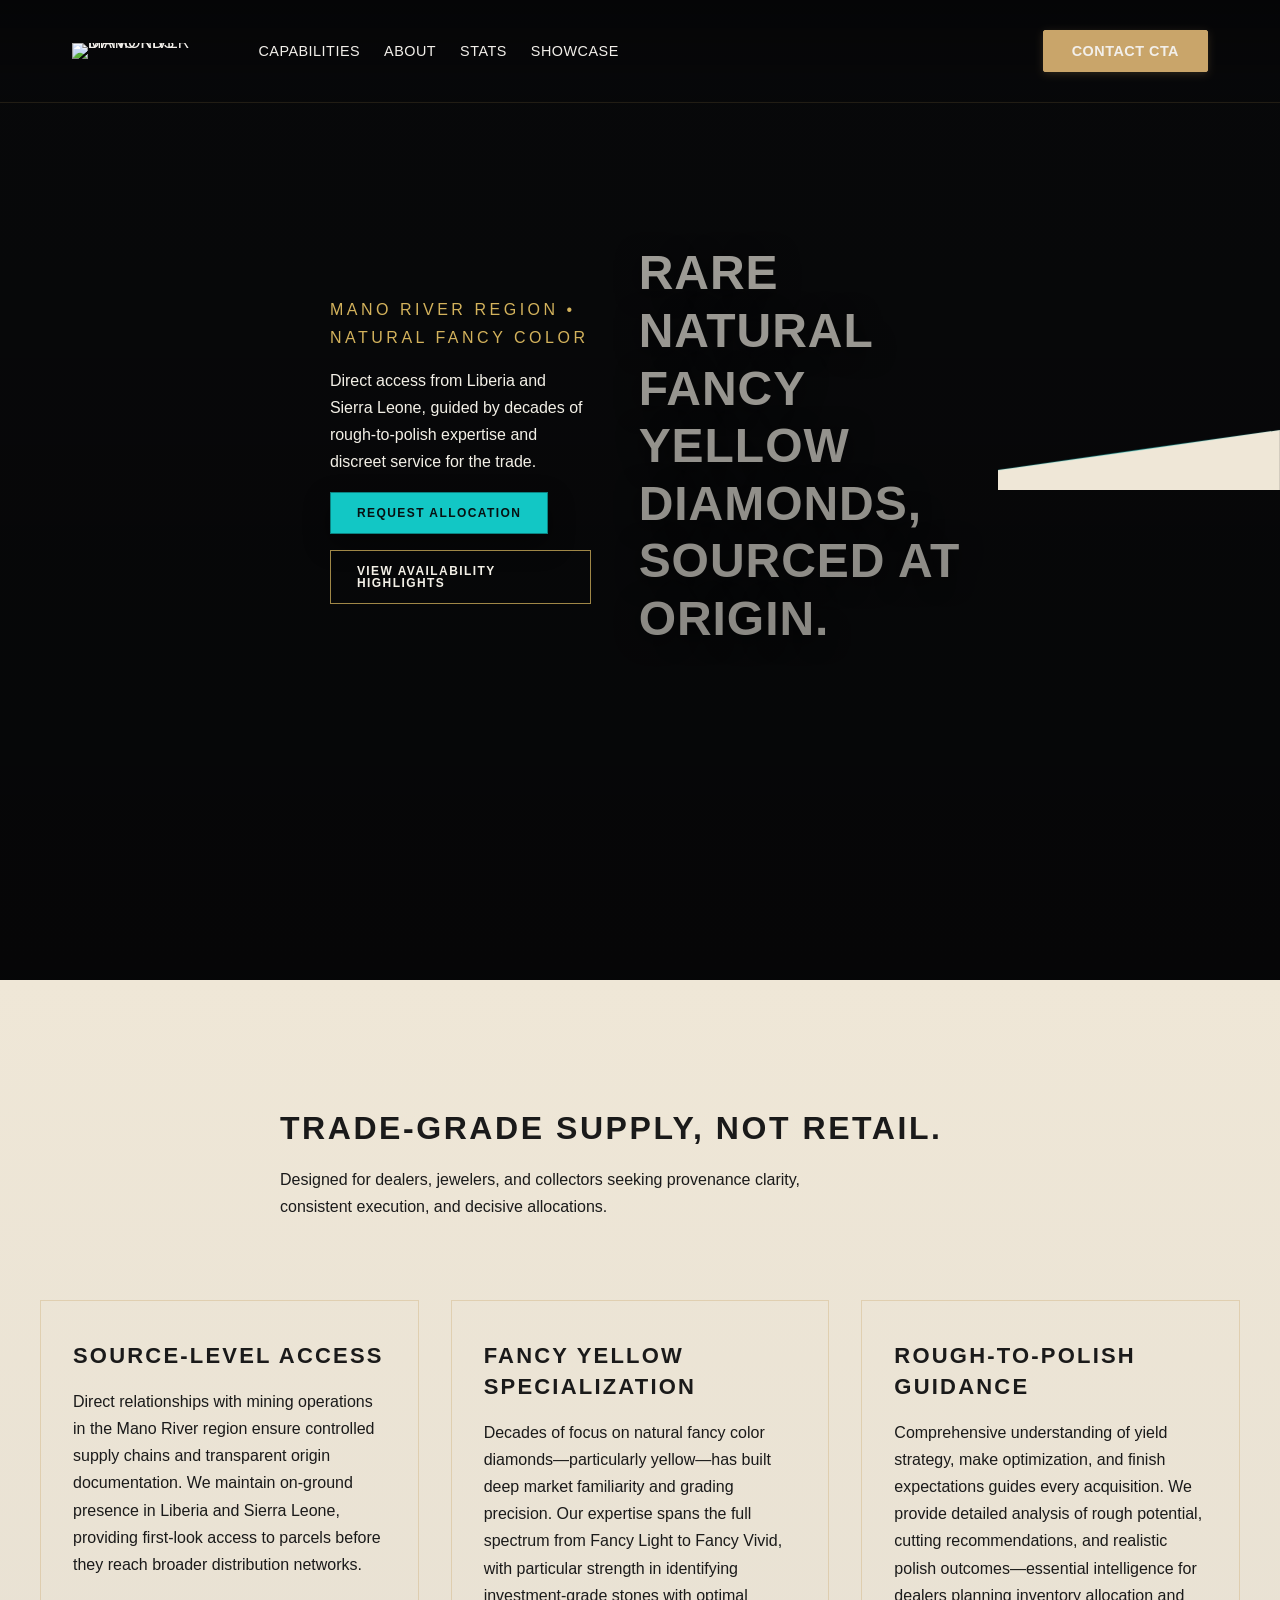
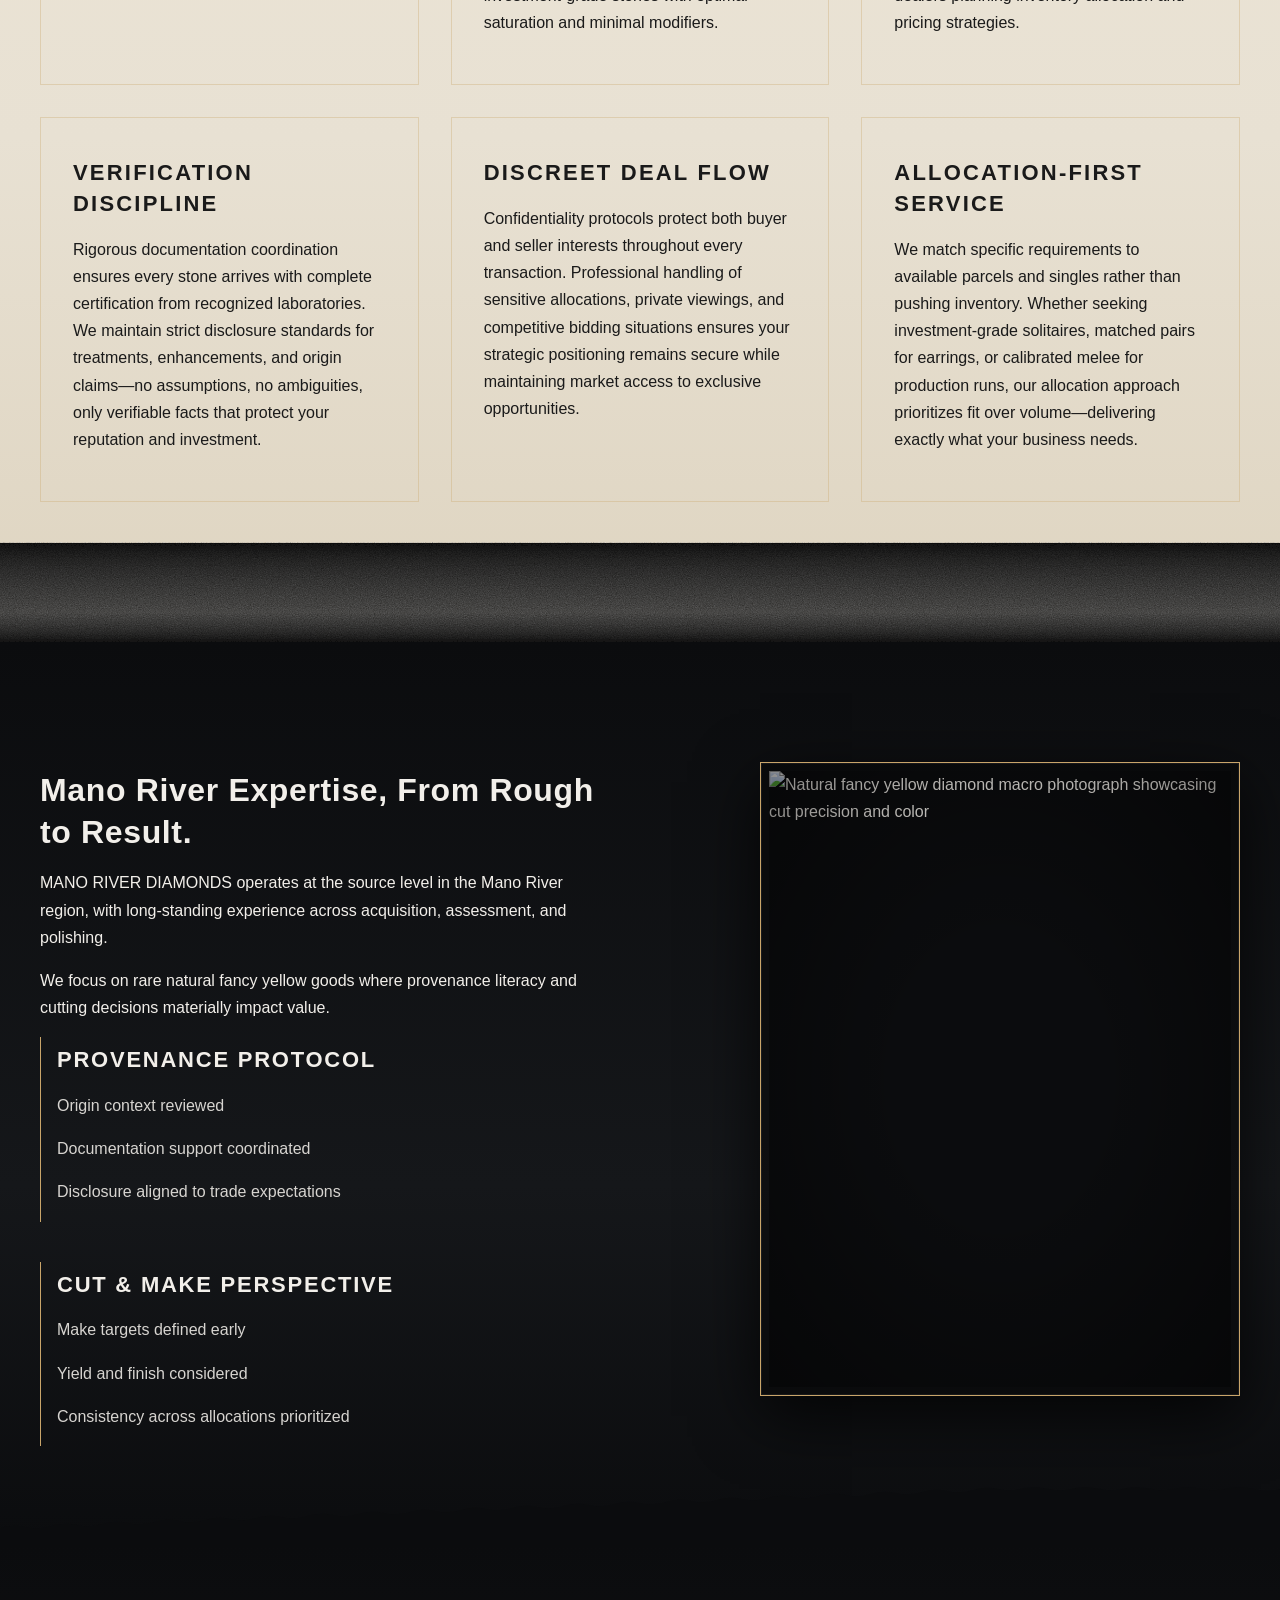
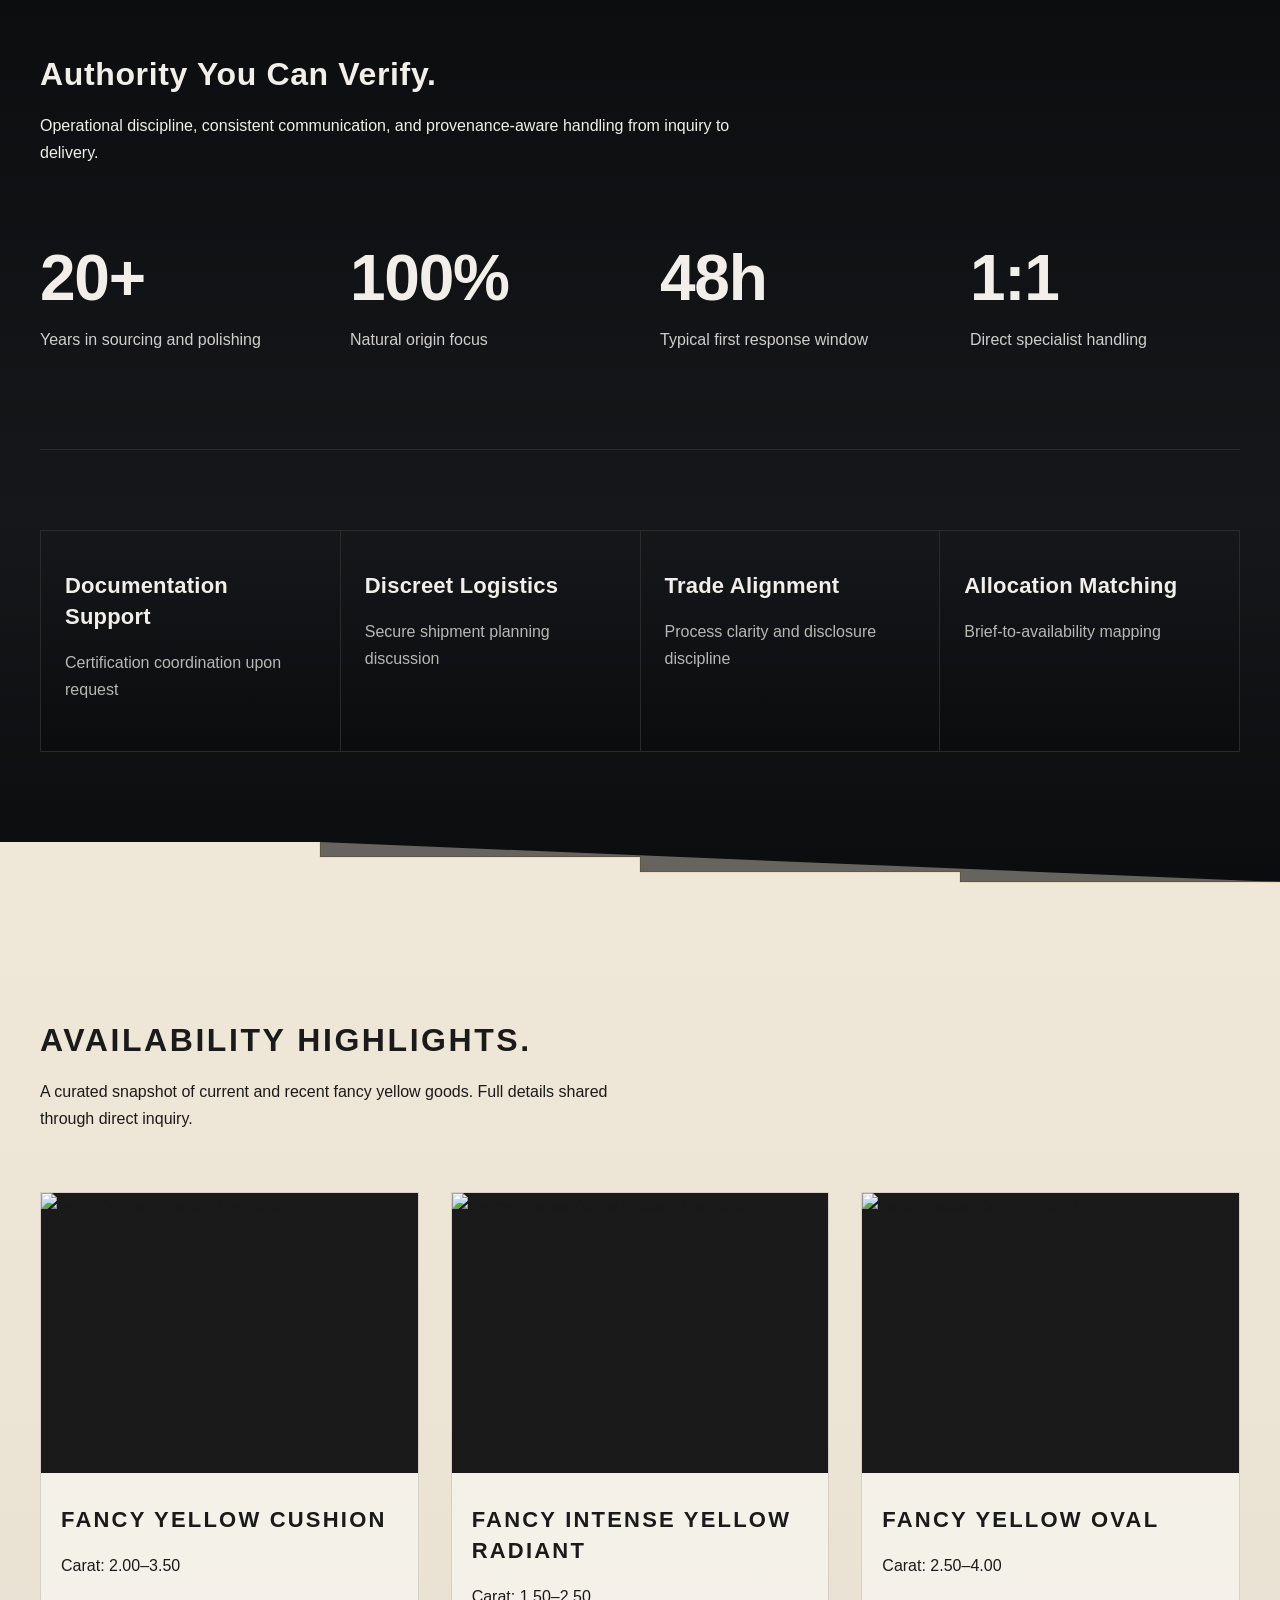
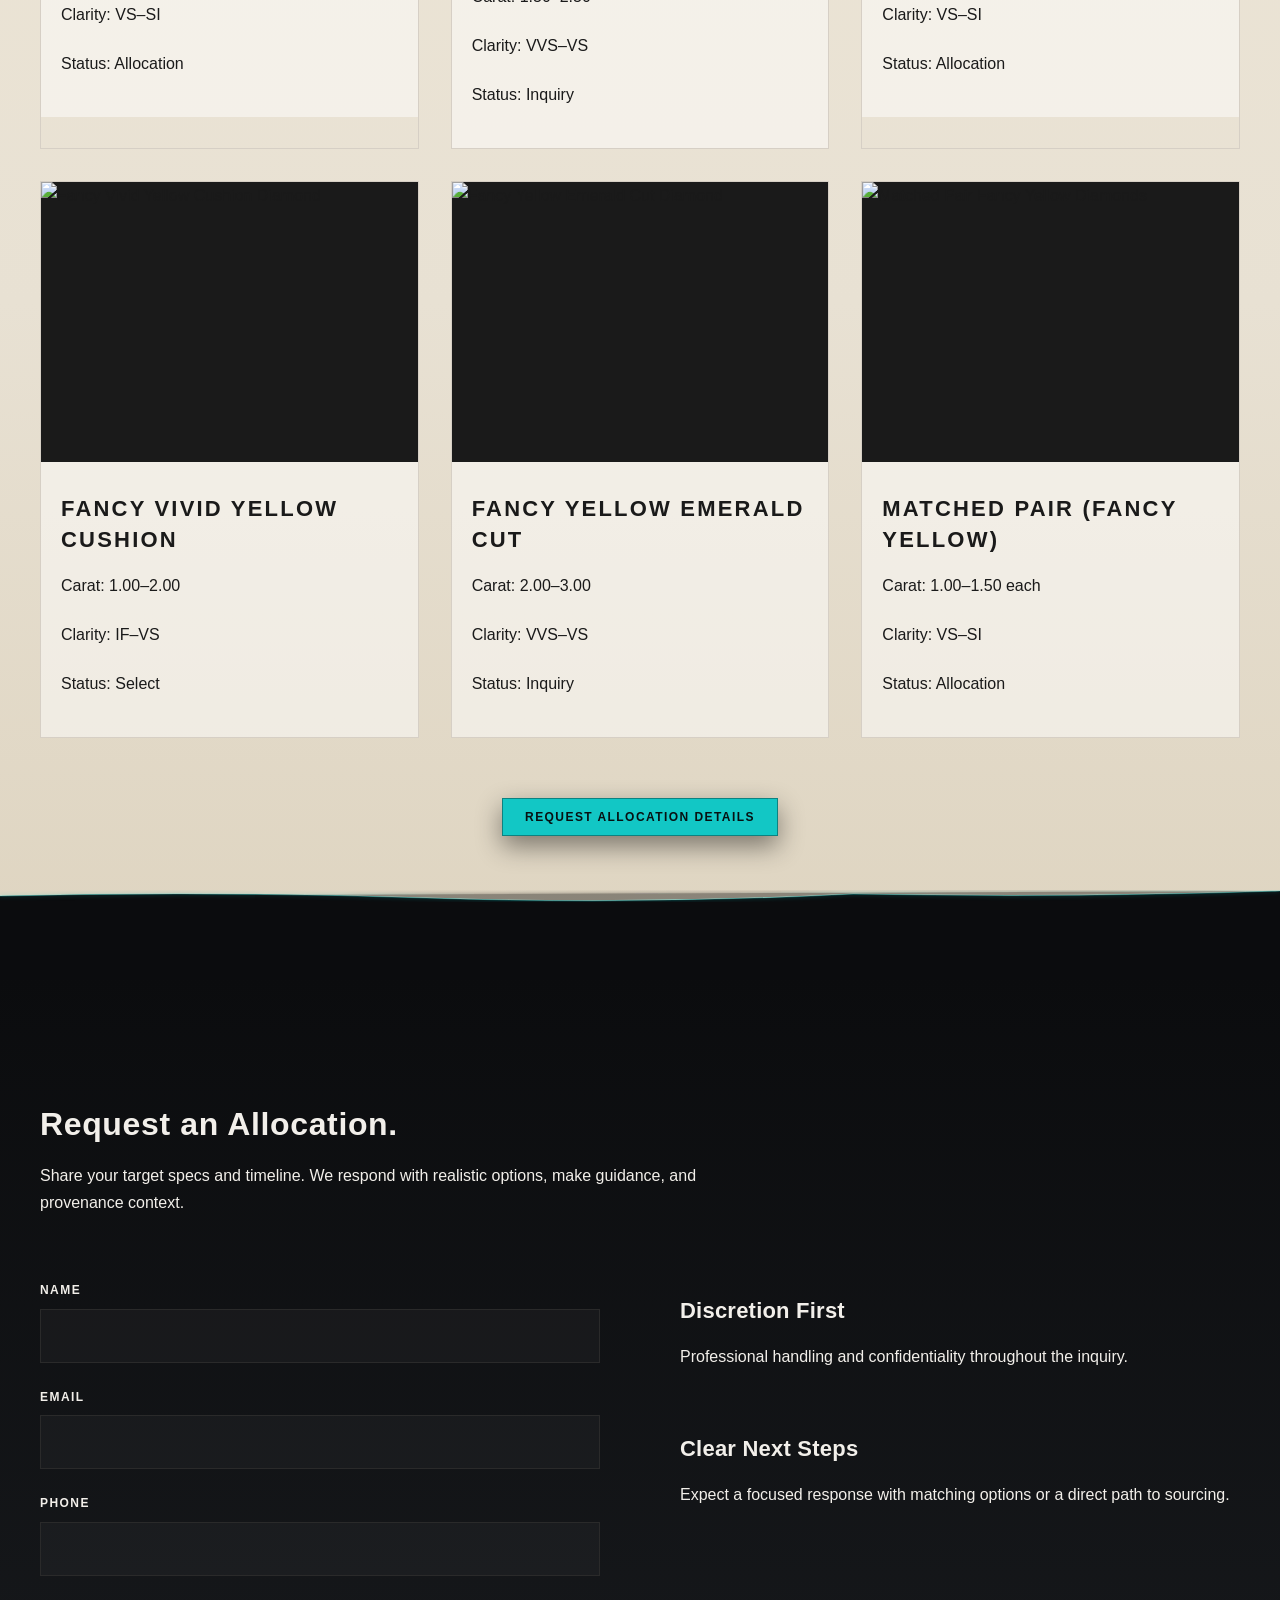
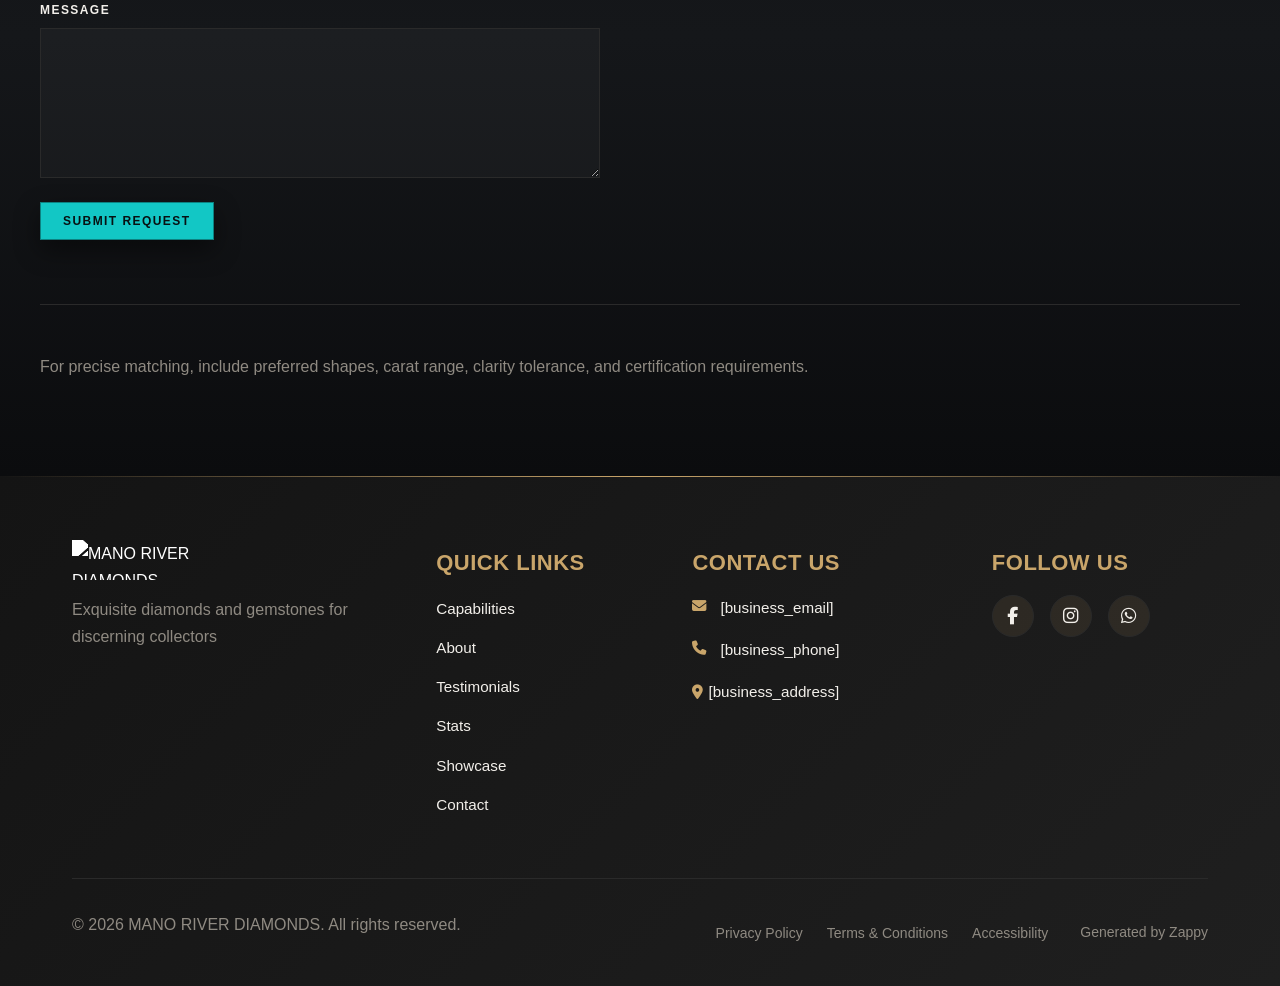
==== commit 02d7f296: "Background sync: Progressive GitHub Sync" ====
--- a/public/index.html
+++ b/public/index.html
@@ -1 +1 @@
-<!doctype html><html dir="ltr" lang="en"><head><meta charset="UTF-8"><meta content="width=device-width,initial-scale=1" name="viewport"><meta content="index, follow" name="robots"><title>Rare Natural Fancy Yellow Diamonds — MANO RIVER DIAMONDS</title><meta content="Source-level expertise in natural fancy color diamonds from West Africa&#39;s Mano River region. Decades of experience serving international dealers, jewelers, and collectors with authenticated rare gems." name="description"><meta content="natural fancy yellow diamonds West Africa, natural diamond limited, natural fancy, rare color diamonds Liberia Sierra Leone, luxury diamond sourcing" name="keywords"><link href="/assets/favicon.ico" rel="icon" type="image/x-icon"><link href="/assets/favicon-16x16.png" rel="icon" type="image/png" sizes="16x16"><link href="/assets/favicon-32x32.png" rel="icon" type="image/png" sizes="32x32"><link href="/assets/favicon-48x48.png" rel="icon" type="image/png" sizes="48x48"><link href="/assets/favicon-192x192.png" rel="icon" type="image/png" sizes="192x192"><link href="/assets/favicon-512x512.png" rel="icon" type="image/png" sizes="512x512"><link href="/assets/apple-touch-icon.png" rel="apple-touch-icon"><script>!function(){"use strict";var t="96eda7d1-3c78-42a6-a48d-8eaef737bcee",e="https://api.zappy5.com/api/analytics/track",a=18e5,n=2592e6,o=!0,i=!0,r=!0;var s=function(){var e="zappy_visitor_"+t,a=null;try{if(a=localStorage.getItem(e)){var o=JSON.parse(a),i=Date.now();if(i-o.created<n)return o.lastSeen=i,localStorage.setItem(e,JSON.stringify(o)),o.id}}catch(t){console.warn("Zappy Analytics: LocalStorage not available")}var r="zv_"+Date.now()+"_"+Math.random().toString(36).substr(2,9);try{localStorage.setItem(e,JSON.stringify({id:r,created:Date.now(),lastSeen:Date.now()}))}catch(t){}return r}(),c=function(){var e="zappy_session_"+t,n=null;try{if(n=sessionStorage.getItem(e)){var o=JSON.parse(n),i=Date.now();if(i-o.timestamp<a)return o.timestamp=i,sessionStorage.setItem(e,JSON.stringify(o)),o.id}}catch(t){console.warn("Zappy Analytics: SessionStorage not available")}var r="zs_"+Date.now()+"_"+Math.random().toString(36).substr(2,9);try{sessionStorage.setItem(e,JSON.stringify({id:r,timestamp:Date.now()}))}catch(t){}return r}();function l(a,n){n=n||{};var o={website_id:t,event_type:a,page_path:window.location.pathname,referrer:document.referrer||"direct",visitor_id:s,session_id:c,metadata:n};if(navigator.sendBeacon){var i=new Blob([JSON.stringify(o)],{type:"application/json"});navigator.sendBeacon(e,i)}else fetch(e,{method:"POST",headers:{"Content-Type":"application/json"},body:JSON.stringify(o),keepalive:!0}).catch(function(t){console.warn("Zappy Analytics: Failed to track event",t)})}o&&l("pageview",{title:document.title,url:window.location.href}),i&&document.addEventListener("click",function(t){var e=t.target;if("BUTTON"===e.tagName||e.closest("button")){var a="BUTTON"===e.tagName?e:e.closest("button");l("click",{element:"button",text:a.textContent.trim().substring(0,100),id:a.id||null,class:a.className||null})}else if("A"===e.tagName||e.closest("a")){var n="A"===e.tagName?e:e.closest("a");l("navigation",{element:"link",text:n.textContent.trim().substring(0,100),href:n.href,external:n.hostname!==window.location.hostname})}},!0),r&&document.addEventListener("submit",function(t){var e=t.target;l("form_submit",{form_id:e.id||null,form_name:e.name||null,form_action:e.action||null,form_method:e.method||"GET"})},!0);var d=Date.now();window.addEventListener("beforeunload",function(){l("page_unload",{time_on_page:Math.floor((Date.now()-d)/1e3),page_path:window.location.pathname})}),window.zappyAnalytics={track:l,getVisitorId:function(){return s},getSessionId:function(){return c}}}()</script><meta content="Rare Natural Fancy Yellow Diamonds — MANO RIVER DIAMONDS" property="og:title"><meta content="Source-level expertise in natural fancy color diamonds from West Africa's Mano River region. Decades of experience serving international dealers, jewelers, and collectors with authenticated rare gems." property="og:description"><meta content="website" property="og:type"><meta content="en_US" property="og:locale"><meta content="summary_large_image" name="twitter:card"><meta content="Rare Natural Fancy Yellow Diamonds — MANO RIVER DIAMONDS" name="twitter:title"><meta content="Source-level expertise in natural fancy color diamonds from West Africa's Mano River region. Decades of experience serving international dealers, jewelers, and collectors with authenticated rare gems." name="twitter:description"><link href="https://cdnjs.cloudflare.com/ajax/libs/font-awesome/6.4.0/css/all.min.css" rel="stylesheet"><link href="/assets/favicon.ico" rel="icon" type="image/x-icon"><link href="/assets/favicon-16x16.png" rel="icon" type="image/png" sizes="16x16"><link href="/assets/favicon-32x32.png" rel="icon" type="image/png" sizes="32x32"><link href="/assets/favicon-48x48.png" rel="icon" type="image/png" sizes="48x48"><link href="/assets/favicon-192x192.png" rel="icon" type="image/png" sizes="192x192"><link href="/assets/favicon-512x512.png" rel="icon" type="image/png" sizes="512x512"><link href="/assets/apple-touch-icon.png" rel="apple-touch-icon"><link href="https://cdn.jsdelivr.net/npm/vanilla-cookieconsent@3/dist/cookieconsent.css" rel="stylesheet"><script src="https://cdn.jsdelivr.net/npm/vanilla-cookieconsent@3/dist/cookieconsent.umd.js"></script><script src="https://cdn.jsdelivr.net/gh/mickidum/acc_toolbar/acctoolbar/acctoolbar.min.js"></script><style data-zappy-section-v2-css="true">.home-Hero-section{position:relative;width:100%;min-height:100vh;display:flex;align-items:center;justify-content:flex-start;overflow:visible;padding-bottom:80px;background-color:#0b0c0e;color:var(--text-light)}.home-Hero-section__background{position:absolute;top:0;left:0;width:100%;height:100%;background-size:cover;background-position:center;background-repeat:no-repeat;z-index:0}.home-Hero-section__overlay{position:absolute;top:0;left:0;width:100%;height:100%;background:linear-gradient(90deg,rgba(0,0,0,.85) 0,rgba(0,0,0,.72) 28%,rgba(0,0,0,.35) 55%,rgba(0,0,0,0) 78%);z-index:1;pointer-events:none}.home-Hero-section__content-wrapper{position:relative;z-index:2;width:100%;max-width:1200px;margin:0 auto;padding:0 48px;display:flex;align-items:center;min-height:100vh}.home-Hero-section__content{max-width:580px;margin-left:0}.home-Hero-section__provenance{font-family:Montserrat,system-ui,-apple-system,Segoe UI,Roboto,Arial,sans-serif;font-size:10px;font-weight:700;letter-spacing:.22em;text-transform:uppercase;color:#d3b25c;margin:0 0 24px 0;line-height:1.4}.home-Hero-section__headline{font-family:Cinzel,"Trajan Pro","Times New Roman",serif;font-size:46px;font-weight:400;letter-spacing:.02em;line-height:1.05;color:#f3f0e7;text-transform:uppercase;margin:0 0 28px 0;text-shadow:0 4px 24px rgba(0,0,0,.65)}.home-Hero-section__supporting{font-family:Montserrat,system-ui,-apple-system,Segoe UI,Roboto,Arial,sans-serif;font-size:16px;font-weight:400;line-height:1.75;color:#f3f0e7;margin:0 0 36px 0;max-width:520px}.home-Hero-section__cta-group{display:flex;gap:16px;align-items:center;flex-wrap:wrap}.home-Hero-section__btn{display:inline-block;text-decoration:none;font-family:Montserrat,system-ui,-apple-system,Segoe UI,Roboto,Arial,sans-serif;font-weight:700;letter-spacing:.12em;text-transform:uppercase;font-size:12px;line-height:1;padding:14px 26px;border-radius:0;transition:all .25s ease;cursor:pointer}.home-Hero-section__btn--primary{background:#12c7c5;color:#071112;border:1px solid rgba(0,0,0,.35);box-shadow:0 10px 26px rgba(0,0,0,.45)}.home-Hero-section__btn--primary:hover{background:#18d7d4;box-shadow:0 0 0 1px rgba(18,199,197,.35),0 0 34px rgba(18,199,197,.22),0 12px 32px rgba(0,0,0,.55);transform:translateY(-2px)}.home-Hero-section__btn--primary:focus{outline:2px solid #D3B25C;outline-offset:3px}.home-Hero-section__btn--secondary{background:0 0;color:#f3f0e7;border:1px solid rgba(211,178,92,.75)}.home-Hero-section__btn--secondary:hover{background:rgba(211,178,92,.12);border-color:#d3b25c;box-shadow:0 8px 20px rgba(0,0,0,.35);transform:translateY(-2px)}.home-Hero-section__btn--secondary:focus{outline:2px solid #D3B25C;outline-offset:3px}.home-Hero-section__divider-wrapper{position:absolute;bottom:0;left:0;width:100%;height:80px;pointer-events:none;z-index:5}.home-Hero-section__divider-wrapper svg{display:block;width:100%;height:100%}@media (max-width:768px){.home-Hero-section{min-height:100vh;padding-bottom:60px}.home-Hero-section__content-wrapper{padding:100px 16px 0 16px;min-height:calc(100vh - 60px)}.home-Hero-section__content{max-width:100%}.home-Hero-section__provenance{font-size:9px;letter-spacing:.18em;margin-bottom:18px}.home-Hero-section__headline{font-size:32px;line-height:1.1;margin-bottom:20px}.home-Hero-section__supporting{font-size:14px;line-height:1.65;margin-bottom:28px}.home-Hero-section__cta-group{flex-direction:column;gap:12px;align-items:stretch}.home-Hero-section__btn{text-align:center;padding:12px 20px;font-size:11px}.home-Hero-section__divider-wrapper{height:60px}.home-Hero-section__overlay{background:linear-gradient(180deg,rgba(0,0,0,.82) 0,rgba(0,0,0,.68) 40%,rgba(0,0,0,.45) 70%,rgba(0,0,0,.25) 100%)}}@media (min-width:769px) and (max-width:1024px){.home-Hero-section__content-wrapper{padding:0 32px}.home-Hero-section__headline{font-size:38px}.home-Hero-section__content{max-width:520px}}</style><link href="/styles.css" rel="stylesheet"><style id="zappy-dropdown-submenu-styles">#navMenu li:has(.sub-menu),.nav-menu li:has(.sub-menu),.navbar li:has(.sub-menu),nav li:has(.sub-menu){position:relative}#navMenu .sub-menu,.nav-menu .sub-menu,.navbar .sub-menu,nav .sub-menu{display:block!important;position:absolute!important;top:100%;left:0;min-width:220px;background:#fff;border-radius:8px;box-shadow:0 8px 25px rgba(0,0,0,.15);padding:8px 0;opacity:0;visibility:hidden;transform:translateY(10px);transition:all .3s ease;z-index:1000;list-style:none;pointer-events:none}#navMenu li:hover>.sub-menu,.nav-menu li:hover>.sub-menu,.navbar li:hover>.sub-menu,nav li:hover>.sub-menu{opacity:1!important;visibility:visible!important;transform:translateY(0)!important;pointer-events:auto!important}.sub-menu li{list-style:none;margin:0;padding:0}.sub-menu a{display:block!important;padding:10px 16px!important;color:var(--text-dark,#333)!important;font-weight:500;text-decoration:none;white-space:nowrap;transition:background-color .2s}.sub-menu a:hover{background-color:#f5f5f5}[dir=rtl] .nav-menu .sub-menu,[dir=rtl] .navbar .sub-menu,[dir=rtl] nav .sub-menu,html[lang=ar] .nav-menu .sub-menu,html[lang=ar] .navbar .sub-menu,html[lang=ar] nav .sub-menu,html[lang=he] .nav-menu .sub-menu,html[lang=he] .navbar .sub-menu,html[lang=he] nav .sub-menu{left:auto!important;right:0!important}.sub-menu:empty,.sub-menu:not(:has(li)),.sub-menu:not(:has(li:not(.zappy-hidden-menu-item))){display:none!important;opacity:0!important;visibility:hidden!important;pointer-events:none!important}li:has(.menu-group-title):hover>.sub-menu{opacity:1!important;visibility:visible!important;transform:translateY(0)!important;pointer-events:auto!important}#navMenu>li>.menu-group-title,.nav-menu>li>.menu-group-title{display:inline-block;padding:.5rem 1rem;cursor:default;user-select:none}@media (max-width:768px){#navMenu .sub-menu,.nav-menu .sub-menu,.navbar .sub-menu,nav .sub-menu{position:static!important;transform:none!important;box-shadow:none!important;background:0 0!important;max-height:0;overflow:hidden;opacity:0;visibility:hidden;transition:max-height .3s ease,opacity .3s ease;padding:0!important;border-radius:0!important}.sub-menu.mobile-expanded{max-height:500px!important;opacity:1!important;visibility:visible!important;padding:8px 0 8px 16px!important}[dir=rtl] .sub-menu.mobile-expanded,html[lang=he] .sub-menu.mobile-expanded{padding:8px 16px 8px 0!important}#navMenu li:hover>.sub-menu,.nav-menu li:hover>.sub-menu,.navbar li:hover>.sub-menu,nav li:hover>.sub-menu{opacity:0;visibility:hidden;pointer-events:none}#navMenu li>.sub-menu.mobile-expanded,.nav-menu li>.sub-menu.mobile-expanded,.navbar li>.sub-menu.mobile-expanded,nav li>.sub-menu.mobile-expanded{opacity:1!important;visibility:visible!important;pointer-events:auto!important}#navMenu li:has(.sub-menu),.nav-menu li:has(.sub-menu),.navbar li:has(.sub-menu),nav li:has(.sub-menu){display:flex!important;flex-wrap:wrap!important;align-items:center!important;position:relative!important;min-height:44px!important}#navMenu li:has(.sub-menu)>a,.nav-menu li:has(.sub-menu)>a,.navbar li:has(.sub-menu)>a,nav li:has(.sub-menu)>a{flex:1!important;min-width:0!important}#navMenu li:has(.sub-menu)>.menu-group-title,.nav-menu li:has(.sub-menu)>.menu-group-title,.navbar li:has(.sub-menu)>.menu-group-title,nav li:has(.sub-menu)>.menu-group-title{flex:1!important;min-width:0!important;padding:0!important;line-height:inherit!important}#navMenu li:has(.sub-menu)>.sub-menu,.nav-menu li:has(.sub-menu)>.sub-menu,.navbar li:has(.sub-menu)>.sub-menu,nav li:has(.sub-menu)>.sub-menu{flex-basis:100%!important;width:100%!important}#navMenu li:has(.sub-menu)>a [class*=arrow],#navMenu li:has(.sub-menu)>a [class*=chevron],.nav-menu li:has(.sub-menu)>a .fa-angle-down,.nav-menu li:has(.sub-menu)>a .fa-chevron-down,.nav-menu li:has(.sub-menu)>a [class*=arrow],.nav-menu li:has(.sub-menu)>a [class*=chevron],nav li:has(.sub-menu)>a [class*=arrow],nav li:has(.sub-menu)>a [class*=chevron]{display:none!important;visibility:hidden!important}.mobile-submenu-toggle{display:flex!important;align-items:center!important;justify-content:center!important;width:44px!important;height:auto!important;background:0 0!important;border:none!important;cursor:pointer!important;color:var(--text-dark)!important;position:static!important;flex-shrink:0!important;align-self:stretch!important;z-index:2!important;padding:0!important;margin:0!important}.mobile-submenu-toggle::after{content:''!important;width:0!important;height:0!important;border-left:6px solid transparent!important;border-right:6px solid transparent!important;border-top:7px solid currentColor!important;transition:transform .3s ease!important}.mobile-submenu-toggle.expanded::after{transform:rotate(180deg)!important}.sub-menu a{padding:10px 0!important;display:block!important;color:var(--text-dark)!important}.navbar .sub-menu li a,.zappy-products-dropdown .sub-menu a,nav.navbar .sub-menu li a{color:var(--text-dark)!important}}@media (min-width:769px){.mobile-submenu-toggle{display:none!important}}</style><style id="mobile-lang-menu-deployed-css">@media (max-width:768px){.lang-switcher,.nav-container .lang-switcher,.nav-cta-container .lang-switcher,.nav-ecommerce-icons .lang-switcher,.nav-icons-left .lang-switcher,.navbar .lang-switcher,.navbar .nav-cta-container .lang-switcher{display:none!important}.mobile-lang-menu{width:100%;border-top:1px solid rgba(128,128,128,.2);padding:8px 0 0 0;margin-top:8px}.mobile-lang-toggle{display:flex!important;align-items:center;justify-content:space-between;width:100%;padding:12px 16px;background:0 0;border:none;cursor:pointer;font-size:15px;color:inherit;font-family:inherit}.mobile-lang-toggle::after{content:'';display:inline-block;width:8px;height:8px;border-right:2px solid currentColor;border-bottom:2px solid currentColor;transform:rotate(45deg);transition:transform .3s ease;margin-left:8px}.mobile-lang-toggle.expanded::after{transform:rotate(-135deg)}.mobile-lang-options{max-height:0;overflow:hidden;transition:max-height .3s ease}.mobile-lang-options.expanded{max-height:300px}.mobile-lang-option{display:flex!important;align-items:center;gap:10px;padding:10px 24px;text-decoration:none;color:inherit;font-size:14px;font-family:inherit}.mobile-lang-option:hover{background:rgba(128,128,128,.1)}.mobile-lang-option.active{font-weight:600;opacity:.7;pointer-events:none}.mobile-lang-option img{width:20px;height:20px;border-radius:50%}}@media (min-width:769px){.mobile-lang-menu{display:none!important}}</style><style id="zappy-widget-visibility">#mic-access-tool-box,#mic-access-tool-general-button,#mic-init-access-tool #mic-access-tool-box,#mic-init-access-tool #mic-access-tool-general-button,#mic-init-access-tool .mic-access-tool-general-button,._access-icon,._access-menu,.mic-access-tool-box,.mic-access-tool-general-button,div[id*=mic-access-tool-box]{display:none!important;visibility:hidden!important;opacity:0!important;pointer-events:none!important}</style></head><body><nav class="navbar"><button class="mobile-toggle" aria-label="Menu" id="mobileToggle"><svg viewBox="0 0 24 24" fill="none" height="24" width="24" class="hamburger-icon"><path d="M3 12h18M3 6h18M3 18h18" stroke="currentColor" stroke-width="2" stroke-linecap="round"></path></svg><svg viewBox="0 0 24 24" fill="none" height="24" width="24" class="close-icon" style="display:none"><path d="M18 6L6 18M6 6l12 12" stroke="currentColor" stroke-width="2" stroke-linecap="round"></path></svg></button><button class="phone-header-btn" aria-label="Call"><svg viewBox="0 0 24 24" fill="currentColor" height="20" width="20"><path d="M22 16.92v3a2 2 0 0 1-2.18 2 19.79 19.79 0 0 1-8.63-3.07 19.5 19.5 0 0 1-6-6 19.79 19.79 0 0 1-3.07-8.67A2 2 0 0 1 4.11 2h3a2 2 0 0 1 2 1.72 12.84 12.84 0 0 0 .7 2.81 2 2 0 0 1-.45 2.11L8.09 9.91a16 16 0 0 0 6 6l1.27-1.27a2 2 0 0 1 2.11-.45 12.84 12.84 0 0 0 2.81.7A2 2 0 0 1 22 16.92z"></path></svg></button><div class="nav-container"><div class="nav-brand"><a href="/" class="logo-link"><img alt="MANO RIVER DIAMONDS" src="/assets/mano-river-diamonds-luxury-diamonds-and-gemstones-logo.webp" class="logo"></a></div><ul class="nav-menu" id="navMenu"><li><a href="#capabilities">Capabilities</a></li><li><a href="#about">About</a></li><li><a href="#testimonials">Testimonials</a></li><li><a href="#stats">Stats</a></li><li><a href="#showcase">Showcase</a></li></ul><div class="nav-cta-container"><a href="#cta" class="nav-cta-btn">Contact Cta</a></div></div></nav><script>window.addEventListener("load",function(){const e=document.querySelector(".navbar, nav, header");if(!e)return void console.log("[Navbar] Navbar element not found");let t=document.getElementById("mobileToggle")||document.querySelector(".mobile-toggle")||document.querySelector(".hamburger")||document.querySelector(".hamburger-menu")||document.querySelector(".menu-toggle")||document.querySelector(".burger-menu")||document.querySelector('[aria-label="Menu"]')||document.querySelector('[aria-label="תפריט"]');const o=document.querySelector(".phone-header-btn"),n=window.getComputedStyle(e);let r=n.backgroundColor;if(console.log("[Navbar] Initial navbar background:",r),"transparent"===r||"rgba(0, 0, 0, 0)"===r||r.startsWith("rgba")&&r.includes(", 0)")){const e=n.backgroundImage;if(e&&"none"!==e)console.log("[Navbar] Navbar has background image/gradient, using dark text"),r="rgb(240, 240, 240)";else{const e=window.getComputedStyle(document.body).backgroundColor;console.log("[Navbar] Navbar transparent, using body background:",e),r=e}}const i=r.match(/\d+/g);if(i&&i.length>=3){const e=(.299*parseInt(i[0])+.587*parseInt(i[1])+.114*parseInt(i[2]))/255;console.log("[Navbar] Mobile button colors preserved from Claude CSS (luminance:",e.toFixed(2)+")");const n=document.createElement("style");n.id="zappy-mobile-nav-fix";document.documentElement.lang;document.documentElement.dir,n.textContent='\n        /* Hide mobile buttons on desktop, show only on mobile */\n        @media (min-width: 769px) {\n          .mobile-toggle,\n          .phone-header-btn {\n            display: none !important;\n          }\n        }\n        \n        /* Show and position mobile buttons correctly on mobile */\n        @media (max-width: 768px) {\n          .mobile-toggle,\n          .phone-header-btn {\n            position: absolute !important;\n            top: 50% !important;\n            transform: translateY(-50%) !important;\n            z-index: 1001 !important;\n            display: flex !important;\n            align-items: center !important;\n            justify-content: center !important;\n            width: 36px !important;\n            height: 36px !important;\n            border-radius: 50% !important;\n            border: none !important;\n            cursor: pointer !important;\n            padding: 6px !important;\n            background: none !important;\n            color: var(--nav-text, var(--text-dark)) !important;\n          }\n          \n          /* LTR positioning (default): hamburger LEFT, phone RIGHT */\n          html:not([dir="rtl"]):not([lang="he"]):not([lang="ar"]) .mobile-toggle,\n          html[dir="ltr"] .mobile-toggle {\n            left: 12px !important;\n            right: auto !important;\n          }\n          html:not([dir="rtl"]):not([lang="he"]):not([lang="ar"]) .phone-header-btn,\n          html[dir="ltr"] .phone-header-btn {\n            right: 12px !important;\n            left: auto !important;\n          }\n          \n          /* RTL positioning: hamburger RIGHT, phone LEFT */\n          html[dir="rtl"] .mobile-toggle,\n          html[lang="he"] .mobile-toggle,\n          html[lang="ar"] .mobile-toggle {\n            right: 12px !important;\n            left: auto !important;\n          }\n          html[dir="rtl"] .phone-header-btn,\n          html[lang="he"] .phone-header-btn,\n          html[lang="ar"] .phone-header-btn {\n            left: 12px !important;\n            right: auto !important;\n          }\n          \n          /* CRITICAL: Ensure nav-container has min-height on mobile */\n          /* All children are positioned absolutely/fixed on mobile, so height:auto collapses to 0 */\n          .nav-container {\n            min-height: 70px !important;\n            position: relative !important;\n          }\n          \n          /* Ensure SVG icons are properly sized and inherit color */\n          .mobile-toggle svg,\n          .phone-header-btn svg {\n            width: 24px !important;\n            height: 24px !important;\n            /* Don\'t force display - let JavaScript control hamburger/close toggle */\n          }\n          \n          /* Reset nav-cta-container on mobile - remove desktop box-shadow/padding */\n          /* that creates a visible ghost box when CTA button is hidden */\n          .nav-cta-container {\n            box-shadow: none !important;\n            padding: 0 !important;\n          }\n          \n          /* Hide nav-cta-container entirely on mobile when there\'s no lang-switcher */\n          /* (only the CTA button is inside, and it\'s hidden on mobile) */\n          .nav-cta-container:not(:has(.lang-switcher)) {\n            display: none !important;\n          }\n          \n          /* CRITICAL: Prevent hero image fade gradient from bleeding over headline text */\n          /* The .image-fade-gradient has bottom: -30px (extends below parent) */\n          /* On mobile stacked layout, this overlaps the h1 text below the image */\n          .hero-image-column {\n            overflow: hidden !important;\n          }\n          .image-fade-gradient {\n            bottom: 0 !important;\n          }\n          \n          /* Hide desktop language switcher on mobile - hamburger menu handles it */\n          /* High specificity to override stored CSS */\n          .lang-switcher,\n          .nav-cta-container .lang-switcher,\n          .nav-container .lang-switcher,\n          .navbar .lang-switcher,\n          .navbar .nav-cta-container .lang-switcher {\n            display: none !important;\n          }\n        }\n      ';const r=document.getElementById("zappy-mobile-nav-fix");r&&r.remove(),document.head.appendChild(n),console.log("[Navbar] Critical CSS injected for mobile nav positioning");const l=window.innerWidth<=768;if(t){const e=t.querySelector(".hamburger-icon"),o=t.querySelector(".close-icon");e&&(e.style.setProperty("width","24px","important"),e.style.setProperty("height","24px","important"),e.style.setProperty("display","block","important")),o&&(o.style.setProperty("width","24px","important"),o.style.setProperty("height","24px","important"),o.style.setProperty("display","none","important")),l?(t.style.setProperty("position","absolute","important"),t.style.setProperty("top","50%","important"),t.style.setProperty("transform","translateY(-50%)","important"),t.style.setProperty("z-index","1001","important"),t.style.removeProperty("left"),t.style.removeProperty("right"),console.log("[Navbar] Mobile toggle positioning applied (mobile viewport)")):(t.style.removeProperty("position"),t.style.removeProperty("top"),t.style.removeProperty("transform"),t.style.removeProperty("z-index"),t.style.removeProperty("left"),t.style.removeProperty("right"),console.log("[Navbar] Desktop viewport - cleared mobile toggle inline positioning"))}if(o){const e=o.querySelector("svg");e&&(e.style.width="24px",e.style.height="24px",e.setAttribute("width","24"),e.setAttribute("height","24")),l?(o.style.setProperty("position","absolute","important"),o.style.setProperty("top","50%","important"),o.style.setProperty("transform","translateY(-50%)","important"),o.style.setProperty("z-index","1001","important"),o.style.removeProperty("left"),o.style.removeProperty("right"),console.log("[Navbar] Phone button positioning applied (mobile viewport)")):(o.style.removeProperty("position"),o.style.removeProperty("top"),o.style.removeProperty("transform"),o.style.removeProperty("z-index"),o.style.removeProperty("left"),o.style.removeProperty("right"),console.log("[Navbar] Desktop viewport - cleared phone button inline positioning"))}}else console.log("[Navbar] Could not parse background color:",r);t=document.getElementById("mobileToggle")||document.querySelector(".mobile-toggle")||document.querySelector(".hamburger")||document.querySelector(".hamburger-menu")||document.querySelector(".menu-toggle")||document.querySelector(".burger-menu")||document.querySelector('[aria-label="Menu"]')||document.querySelector('[aria-label="תפריט"]');const l=document.getElementById("navMenu")||document.querySelector(".nav-menu")||document.querySelector(".nav-links")||document.querySelector("nav ul:not(.submenu)");if(!t||!l)return void console.log("[Navbar] Mobile toggle or menu not found:",{toggle:!!t,menu:!!l});l.id||(l.id="navMenu"),console.log("[Navbar] Initializing mobile menu...");const a=t.cloneNode(!0);t.parentNode.replaceChild(a,t),a.addEventListener("click",function(e){e.preventDefault(),e.stopPropagation();const t=this.querySelector(".hamburger-icon"),o=this.querySelector(".close-icon");l.classList.contains("active")?(l.classList.remove("active"),t&&t.style.setProperty("display","block","important"),o&&o.style.setProperty("display","none","important"),document.body.style.overflow="",console.log("[Navbar] Menu closed")):(l.classList.add("active"),t&&t.style.setProperty("display","none","important"),o&&o.style.setProperty("display","block","important"),document.body.style.overflow="hidden",console.log("[Navbar] Menu opened"))}),l.querySelectorAll("a").forEach(function(e){e.addEventListener("click",function(){if("#"===this.getAttribute("href"))return;const e=a.querySelector(".hamburger-icon"),t=a.querySelector(".close-icon");l.classList.remove("active"),e&&e.style.setProperty("display","block","important"),t&&t.style.setProperty("display","none","important"),document.body.style.overflow="",console.log("[Navbar] Menu closed (link clicked)")})});var s=l.querySelectorAll(".dropdown-toggle");s.forEach(function(e){e.addEventListener("click",function(e){e.preventDefault(),e.stopPropagation();var t=this.closest(".nav-dropdown");t&&(t.parentNode.querySelectorAll(".nav-dropdown.open").forEach(function(e){e!==t&&e.classList.remove("open")}),t.classList.toggle("open"),console.log("[Navbar] Dropdown toggled:",t.classList.contains("open")?"open":"closed"))})}),document.addEventListener("click",function(e){e.target.closest(".nav-dropdown")||document.querySelectorAll(".nav-dropdown.open").forEach(function(e){e.classList.remove("open")})}),console.log("[Navbar] Dropdown handlers initialized for "+s.length+" dropdowns"),o&&o.addEventListener("click",function(){const e=document.querySelectorAll('a[href^="tel:"]'),t=e.length>0?e[0].getAttribute("href").replace("tel:",""):"[business_phone]";window.location.href="tel:"+t,console.log("[Navbar] Phone button clicked")}),console.log("[Navbar] Mobile menu initialized successfully");const p=function(){const e=document.querySelector(".whatsapp-float");e&&(window.innerWidth>=769?(e.style.setProperty("display","none","important"),e.style.setProperty("visibility","hidden","important"),e.style.setProperty("opacity","0","important"),e.style.setProperty("pointer-events","none","important"),console.log("[WhatsApp] Button hidden on desktop")):(e.style.removeProperty("display"),e.style.removeProperty("visibility"),e.style.removeProperty("opacity"),e.style.removeProperty("pointer-events"),console.log("[WhatsApp] Button visible on mobile")))};let c;p(),window.addEventListener("resize",function(){clearTimeout(c),c=setTimeout(p,100)})})</script><main><section class="home-Hero-section" data-layout-spec="Home-Hero" id="zappy-section-1773219026372-2131" data-hero-type="fullscreen-scrim" data-zappy-bg-color="" data-zappy-bg-image="" data-zappy-bg-overlay-color="#000000" data-zappy-bg-overlay-opacity="50" data-zappy-bg-type="video" data-zappy-bg-video-type="mp4" data-zappy-bg-video-url="assets/[base64].mp4" data-zappy-section="true" style="position:relative;overflow:hidden;--zappy-bg-overlay:rgba(0, 0, 0, 0.5)"><div class="hero-video-background zappy-editable-video-bg" style="outline:none" id="hero-video-bg-1773219063682"><div class="hero-video-overlay" style="transition:background 0.3s;background:linear-gradient(rgba(0, 0, 0, 0.3), rgba(0, 0, 0, 0.5))"></div><video autoplay="" class="hero-video" loop="" muted="" playsinline=""><source src="/assets/[base64].mp4" type="video/mp4">Your browser does not support the video tag.</video><img alt="Hero background" src="/assets/site-home-hero-bg.webp" class="hero-video-fallback zappy-editable-image" loading="lazy"></div><div class="zappy-section-video-bg" style="position:absolute;inset:0;z-index:0;overflow:hidden;pointer-events:none"><div class="hero-original-overlay-hidden zappy-section-video-overlay" style="position:absolute;inset:0;z-index:1;background:rgba(0, 0, 0, 0.5);pointer-events:none;;display:none !important"></div><video autoplay="" class="zappy-section-video" loop="" muted="" playsinline="" style="position:absolute;top:50%;left:50%;min-width:100%;min-height:100%;transform:translate(-50%, -50%);object-fit:cover;z-index:0"><source src="/assets/[base64].mp4" type="video/mp4">Your browser does not support the video tag.</video></div><div class="home-Hero-section__background" style="background-image:url('assets/site-home-hero-bg.webp');background-size:cover;background-position:center;position:relative;z-index:2"></div><div class="home-Hero-section__overlay" style="display:none" data-zappy-original-bg="hidden"></div><div class="home-Hero-section__content-wrapper" style="position:relative;z-index:2"><div class="home-Hero-section__content"><p class="home-Hero-section__provenance">MANO RIVER REGION • NATURAL FANCY COLOR</p><p class="home-Hero-section__supporting">Direct access from Liberia and Sierra Leone, guided by decades of rough-to-polish expertise and discreet service for the trade.</p><div class="home-Hero-section__cta-group"><a href="#contact" class="home-Hero-section__btn home-Hero-section__btn--primary" data-element-id="btn-1773219063670-99ymlluac" data-element-type="button" data-native-element="true">Request Allocation</a><a href="#showcase" class="home-Hero-section__btn home-Hero-section__btn--secondary" data-element-id="btn-1773219063670-9hhc4l2f6" data-element-type="button" data-native-element="true">View Availability Highlights</a></div></div></div><h1 class="home-Hero-section__headline" data-element-id="move-1773219073189-f16pci5q">Rare Natural Fancy Yellow Diamonds, Sourced at Origin.</h1><div class="home-Hero-section__divider-wrapper" style="position:relative;z-index:2"><svg viewBox="0 0 1200 80" aria-hidden="true" data-no-icon-edit="true" preserveAspectRatio="none" xmlns="http://www.w3.org/2000/svg"><defs><linearGradient id="home-Hero-divider-gradient" x1="0%" x2="100%" y1="0%" y2="0%"><stop offset="0%" style="stop-color:#12C7C5;stop-opacity:0.18"></stop><stop offset="50%" style="stop-color:#12C7C5;stop-opacity:0.35"></stop><stop offset="100%" style="stop-color:#12C7C5;stop-opacity:0.08"></stop></linearGradient></defs><path d="M0,80 L0,60 L1200,20 L1200,80 Z" fill="#EFE7D7"></path><path d="M0,60 L1200,20" fill="#EFE7D7" stroke="url(#home-Hero-divider-gradient)" stroke-width="1.5"></path></svg></div></section><section class="home-capabilities-section" data-layout-spec="Home-capabilities" id="capabilities"><div class="capabilities-container"><div class="capabilities-intro"><h2>Trade-Grade Supply, Not Retail.</h2><p>Designed for dealers, jewelers, and collectors seeking provenance clarity, consistent execution, and decisive allocations.</p></div><div class="capabilities-grid"><article class="capability-card"><h3>Source-Level Access</h3><p>Direct relationships with mining operations in the Mano River region ensure controlled supply chains and transparent origin documentation. We maintain on-ground presence in Liberia and Sierra Leone, providing first-look access to parcels before they reach broader distribution networks.</p></article><article class="capability-card"><h3>Fancy Yellow Specialization</h3><p>Decades of focus on natural fancy color diamonds—particularly yellow—has built deep market familiarity and grading precision. Our expertise spans the full spectrum from Fancy Light to Fancy Vivid, with particular strength in identifying investment-grade stones with optimal saturation and minimal modifiers.</p></article><article class="capability-card"><h3>Rough-to-Polish Guidance</h3><p>Comprehensive understanding of yield strategy, make optimization, and finish expectations guides every acquisition. We provide detailed analysis of rough potential, cutting recommendations, and realistic polish outcomes—essential intelligence for dealers planning inventory allocation and pricing strategies.</p></article><article class="capability-card"><h3>Verification Discipline</h3><p>Rigorous documentation coordination ensures every stone arrives with complete certification from recognized laboratories. We maintain strict disclosure standards for treatments, enhancements, and origin claims—no assumptions, no ambiguities, only verifiable facts that protect your reputation and investment.</p></article><article class="capability-card"><h3>Discreet Deal Flow</h3><p>Confidentiality protocols protect both buyer and seller interests throughout every transaction. Professional handling of sensitive allocations, private viewings, and competitive bidding situations ensures your strategic positioning remains secure while maintaining market access to exclusive opportunities.</p></article><article class="capability-card"><h3>Allocation-First Service</h3><p>We match specific requirements to available parcels and singles rather than pushing inventory. Whether seeking investment-grade solitaires, matched pairs for earrings, or calibrated melee for production runs, our allocation approach prioritizes fit over volume—delivering exactly what your business needs.</p></article></div></div><div class="capabilities-divider-wrapper"><svg viewBox="0 0 1200 100" aria-hidden="true" data-no-icon-edit="true" preserveAspectRatio="none" xmlns="http://www.w3.org/2000/svg"><defs><linearGradient id="divider-fade" x1="0%" x2="0%" y1="0%" y2="100%"><stop offset="0%" style="stop-color:#141414;stop-opacity:1"></stop><stop offset="70%" style="stop-color:#141414;stop-opacity:0.85"></stop><stop offset="100%" style="stop-color:#141414;stop-"></stop></linearGradient><filter id="grain-noise"><feTurbulence baseFrequency="0.9" numOctaves="4" seed="2" type="fractalNoise"></feTurbulence><feColorMatrix type="saturate" values="0"></feColorMatrix><feBlend in="SourceGraphic" mode="multiply"></feBlend></filter></defs><rect fill="rgba(201,165,106,0.25)" height="1" width="1200" x="0" y="0"></rect><rect fill="url(#divider-fade)" height="99" width="1200" x="0" y="1" filter="url(#grain-noise)"></rect></svg></div></section><section class="home-about-section" data-layout-spec="Home-about" id="about"><div class="home-about-container"><div class="home-about-content"><h2 class="home-about-title">Mano River Expertise, From Rough to Result.</h2><p class="home-about-intro">MANO RIVER DIAMONDS operates at the source level in the Mano River region, with long-standing experience across acquisition, assessment, and polishing.</p><p class="home-about-intro">We focus on rare natural fancy yellow goods where provenance literacy and cutting decisions materially impact value.</p><div class="home-about-protocols"><div class="home-about-protocol-block"><h3 class="home-about-protocol-title">Provenance Protocol</h3><p class="home-about-protocol-item">Origin context reviewed</p><p class="home-about-protocol-item">Documentation support coordinated</p><p class="home-about-protocol-item">Disclosure aligned to trade expectations</p></div><div class="home-about-protocol-block"><h3 class="home-about-protocol-title">Cut &amp; Make Perspective</h3><p class="home-about-protocol-item">Make targets defined early</p><p class="home-about-protocol-item">Yield and finish considered</p><p class="home-about-protocol-item">Consistency across allocations prioritized</p></div></div></div><div class="home-about-image-wrapper"><div class="home-about-image-frame"><img alt="Natural fancy yellow diamond macro photograph showcasing cut precision and color" src="/assets/site-home-about-image-1.webp" data-context="Cinematic macro photograph of a rare natural fancy yellow diamond on a dark matte surface, dramatic side lighting creating sharp specular highlights on the facets, controlled studio lighting with no blown-out areas, noir aesthetic with deep shadows and precise reflections, professional gemstone photography showing cut quality and color saturation, editorial luxury style, sharp focus on diamond edges and pavilion, dark charcoal background fading to black" data-placeholder="home-about-image-1" height="800" width="600"></div></div></div><div class="home-about-divider-wrapper"><svg viewBox="0 0 1200 60" aria-hidden="true" data-no-icon-edit="true" preserveAspectRatio="none" xmlns="http://www.w3.org/2000/svg"><path d="M0,60 L0,42 Q12,38 24,41 Q36,44 48,40 Q60,36 72,39 Q84,42 96,38 Q108,34 120,37 Q132,40 144,36 Q156,32 168,35 Q180,38 192,34 Q204,30 216,33 Q228,36 240,32 Q252,28 264,31 Q276,34 288,30 Q300,26 312,29 Q324,32 336,28 Q348,24 360,27 Q372,30 384,26 Q396,22 408,25 Q420,28 432,24 Q444,20 456,23 Q468,26 480,22 Q492,18 504,21 Q516,24 528,20 Q540,16 552,19 Q564,22 576,18 Q588,14 600,17 Q612,20 624,16 Q636,12 648,15 Q660,18 672,14 Q684,10 696,13 Q708,16 720,12 Q732,8 744,11 Q756,14 768,10 Q780,6 792,9 Q804,12 816,8 Q828,4 840,7 Q852,10 864,6 Q876,2 888,5 Q900,8 912,4 Q924,0 936,3 Q948,6 960,2 Q972,0 984,3 Q996,6 1008,2 Q1020,0 1032,3 Q1044,6 1056,2 Q1068,0 1080,3 Q1092,6 1104,2 Q1116,0 1128,3 Q1140,6 1152,2 Q1164,0 1176,3 Q1188,6 1200,3 L1200,60 Z" fill="#EFE7D7"></path></svg></div></section><section class="home-testimonials-section" data-layout-spec="Home-testimonials" id="testimonials"><div class="home-testimonials-container"><div class="home-testimonials-intro"><h2>Trusted by the Trade.</h2><p>Discreet allocations and consistent execution for professionals who value clarity and speed.</p></div><div class="home-testimonials-hairline"></div><div class="home-testimonials-grid"><article class="home-testimonials-card"><p class="home-testimonials-quote">"Reliable fancy yellow supply with straightforward communication and strong make guidance."</p><p class="home-testimonials-attribution">Diamond Dealer • Antwerp</p></article><article class="home-testimonials-card"><p class="home-testimonials-quote">"Provenance-first approach and practical grading expectations—exactly what we need for high-value client work."</p><p class="home-testimonials-attribution">Jewelry House • Dubai</p></article><article class="home-testimonials-card"><p class="home-testimonials-quote">"Exceptional eye for rough potential and a disciplined approach to matching allocations to briefs."</p><p class="home-testimonials-attribution">Collector Advisor • Geneva</p></article></div><div class="home-testimonials-cta-wrapper"><a href="#contact" class="btn-secondary home-testimonials-cta">Discuss Requirements</a></div></div><div class="home-testimonials-divider-wrapper"><svg viewBox="0 0 1200 2" aria-hidden="true" data-no-icon-edit="true" preserveAspectRatio="none" xmlns="http://www.w3.org/2000/svg"><defs><linearGradient id="home-testimonials-prism-gradient" x1="0%" x2="100%" y1="0%" y2="0%"><stop offset="0%" style="stop-color:#12C7C5;stop-opacity:1"></stop><stop offset="50%" style="stop-color:#12C7C5;stop-opacity:0.6"></stop><stop offset="100%" style="stop-color:#12C7C5;stop-"></stop></linearGradient></defs><line stroke="url(#home-testimonials-prism-gradient)" stroke-width="1" x1="0" x2="600" y1="1" y2="1"></line><line stroke="#12C7C5" stroke-width="1" x1="600" x2="750" y1="1" y2="1" opacity="0.8"></line><line stroke="#12C7C5" stroke-width="1" x1="750" x2="900" y1="1" y2="1" opacity="0.4" transform="translate(0, 0.3)"></line><line stroke="#12C7C5" stroke-width="1" x1="900" x2="1050" y1="1" y2="1" opacity="0.2" transform="translate(0, 0.5)"></line><line stroke="#12C7C5" stroke-width="1" x1="1050" x2="1200" y1="1" y2="1" opacity="0" transform="translate(0, 0.7)"></line></svg></div></section><section class="home-stats-section" data-layout-spec="Home-stats" id="stats"><div class="home-stats-container"><div class="home-stats-intro"><h2>Authority You Can Verify.</h2><p>Operational discipline, consistent communication, and provenance-aware handling from inquiry to delivery.</p></div><div class="home-stats-metrics"><div class="home-stats-metric"><div class="home-stats-numeral">20+</div><p>Years in sourcing and polishing</p></div><div class="home-stats-metric"><div class="home-stats-numeral">100%</div><p>Natural origin focus</p></div><div class="home-stats-metric"><div class="home-stats-numeral">48h</div><p>Typical first response window</p></div><div class="home-stats-metric"><div class="home-stats-numeral">1:1</div><p>Direct specialist handling</p></div></div><div class="home-stats-trust-strip"><div class="home-stats-trust-block"><h3>Documentation Support</h3><p>Certification coordination upon request</p></div><div class="home-stats-trust-block"><h3>Discreet Logistics</h3><p>Secure shipment planning discussion</p></div><div class="home-stats-trust-block"><h3>Trade Alignment</h3><p>Process clarity and disclosure discipline</p></div><div class="home-stats-trust-block"><h3>Allocation Matching</h3><p>Brief-to-availability mapping</p></div></div></div><div class="home-stats-divider-wrapper"><svg viewBox="0 0 1200 80" aria-hidden="true" data-no-icon-edit="true" preserveAspectRatio="none" xmlns="http://www.w3.org/2000/svg"><path d="M0,80 L0,30 L300,30 L300,45 L600,45 L600,60 L900,60 L900,70 L1200,70 L1200,80 Z" fill="#EFE7D7"></path><path d="M300,30 L300,45 L600,45 L600,60 L900,60 L900,70 L1200,70" fill="#EFE7D7" stroke="var(--accent)" stroke-width="1" opacity="0.4"></path></svg></div></section><section class="home-showcase-section" data-layout-spec="Home-showcase"><div class="home-showcase-container"><div class="home-showcase-header"><h2>Availability Highlights.</h2><p>A curated snapshot of current and recent fancy yellow goods. Full details shared through direct inquiry.</p></div><div class="home-showcase-grid"><article class="home-showcase-card"><div class="home-showcase-card-image"><img alt="Fancy Yellow Cushion Diamond" src="/assets/site-home-showcase-image-1.webp" data-context="Macro photograph of a fancy yellow cushion cut diamond on charcoal background, professional jewelry photography with dramatic lighting highlighting the facets and yellow color intensity" data-placeholder="home-showcase-image-1" height="400" width="600"></div><div class="home-showcase-card-content"><h3>Fancy Yellow Cushion</h3><div class="home-showcase-specs"><p>Carat: 2.00–3.50</p><p>Clarity: VS–SI</p><p>Status: Allocation</p></div></div></article><article class="home-showcase-card"><div class="home-showcase-card-image"><img alt="Fancy Intense Yellow Radiant Diamond" src="/assets/site-home-showcase-image-2.webp" data-context="Macro photograph of a fancy intense yellow radiant cut diamond on charcoal background, professional jewelry photography with dramatic lighting showing brilliant faceting and vivid yellow color" data-placeholder="home-showcase-image-2" height="400" width="600"></div><div class="home-showcase-card-content"><h3>Fancy Intense Yellow Radiant</h3><div class="home-showcase-specs"><p>Carat: 1.50–2.50</p><p>Clarity: VVS–VS</p><p>Status: Inquiry</p></div></div></article><article class="home-showcase-card"><div class="home-showcase-card-image"><img alt="Fancy Yellow Oval Diamond" src="/assets/site-home-showcase-image-3.webp" data-context="Macro photograph of a fancy yellow oval cut diamond on charcoal background, professional jewelry photography with dramatic lighting highlighting the elongated brilliant cut and natural yellow color" data-placeholder="home-showcase-image-3" height="400" width="600"></div><div class="home-showcase-card-content"><h3>Fancy Yellow Oval</h3><div class="home-showcase-specs"><p>Carat: 2.50–4.00</p><p>Clarity: VS–SI</p><p>Status: Allocation</p></div></div></article><article class="home-showcase-card"><div class="home-showcase-card-image"><img alt="Fancy Vivid Yellow Cushion Diamond" src="/assets/site-home-showcase-image-4.webp" data-context="Macro photograph of a fancy vivid yellow cushion cut diamond on charcoal background, professional jewelry photography with dramatic lighting showing exceptional color saturation and brilliance" data-placeholder="home-showcase-image-4" height="400" width="600"></div><div class="home-showcase-card-content"><h3>Fancy Vivid Yellow Cushion</h3><div class="home-showcase-specs"><p>Carat: 1.00–2.00</p><p>Clarity: IF–VS</p><p>Status: Select</p></div></div></article><article class="home-showcase-card"><div class="home-showcase-card-image"><img alt="Fancy Yellow Emerald Cut Diamond" src="/assets/site-home-showcase-image-5.webp" data-context="Macro photograph of a fancy yellow emerald cut diamond on charcoal background, professional jewelry photography with dramatic lighting highlighting the step-cut facets and clean yellow color" data-placeholder="home-showcase-image-5" height="400" width="600"></div><div class="home-showcase-card-content"><h3>Fancy Yellow Emerald Cut</h3><div class="home-showcase-specs"><p>Carat: 2.00–3.00</p><p>Clarity: VVS–VS</p><p>Status: Inquiry</p></div></div></article><article class="home-showcase-card"><div class="home-showcase-card-image"><img alt="Matched Pair Fancy Yellow Diamonds" src="/assets/site-home-showcase-image-6.webp" data-context="Macro photograph of two matched fancy yellow diamonds side by side on charcoal background, professional jewelry photography with dramatic lighting showing identical color and cut symmetry" data-placeholder="home-showcase-image-6" height="400" width="600"></div><div class="home-showcase-card-content"><h3>Matched Pair (Fancy Yellow)</h3><div class="home-showcase-specs"><p>Carat: 1.00–1.50 each</p><p>Clarity: VS–SI</p><p>Status: Allocation</p></div></div></article></div><div class="home-showcase-cta"><a href="#contact" class="btn-primary">Request Allocation Details</a></div></div><div class="home-showcase-divider-wrapper"><svg viewBox="0 0 1200 120" aria-hidden="true" data-no-icon-edit="true" preserveAspectRatio="none" xmlns="http://www.w3.org/2000/svg"><defs><linearGradient id="home-showcase-gradient" x1="0%" x2="100%" y1="0%" y2="0%"><stop offset="0%" style="stop-color:#0B0C0E;stop-opacity:0.3"></stop><stop offset="50%" style="stop-color:#0B0C0E;stop-opacity:0.7"></stop><stop offset="100%" style="stop-color:#0B0C0E;stop-opacity:1"></stop></linearGradient><filter id="home-showcase-glow"><feGaussianBlur result="coloredBlur" stdDeviation="2"></feGaussianBlur><feMerge><feMergeNode in="coloredBlur"></feMergeNode><feMergeNode in="SourceGraphic"></feMergeNode></feMerge></filter></defs><path d="M0,120 L0,40 Q200,35 400,42 T800,38 Q1000,42 1200,35 L1200,120 Z" fill="#0B0C0E"></path><path d="M0,40 Q200,35 400,42 T800,38 Q1000,42 1200,35" fill="#0B0C0E" stroke="#12C7C5" stroke-width="1" opacity="0.4" filter="url(#home-showcase-glow)"></path></svg></div></section><section class="home-contact-cta-section" data-layout-spec="Home-contact-cta" id="contact-cta"><div class="home-contact-cta-container"><div class="home-contact-cta-header"><h2>Request an Allocation.</h2><p>Share your target specs and timeline. We respond with realistic options, make guidance, and provenance context.</p></div><div class="home-contact-cta-content"><div class="home-contact-cta-form-column"><form class="contact-form"><div class="home-contact-cta-form-field"><label for="contact-name">Name</label><input id="contact-name" name="name" required=""></div><div class="home-contact-cta-form-field"><label for="contact-email">Email</label><input id="contact-email" name="email" required="" type="email"></div><div class="home-contact-cta-form-field"><label for="contact-phone">Phone</label><input id="contact-phone" name="phone" required="" type="tel"></div><div class="home-contact-cta-form-field"><label for="contact-message">Message</label><textarea id="contact-message" name="message" required="" rows="5"></textarea></div><button class="home-contact-cta-submit" type="submit">Submit Request</button></form></div><div class="home-contact-cta-reassurance-column"><div class="home-contact-cta-reassurance-block"><h3>Discretion First</h3><p>Professional handling and confidentiality throughout the inquiry.</p></div><div class="home-contact-cta-reassurance-block"><h3>Clear Next Steps</h3><p>Expect a focused response with matching options or a direct path to sourcing.</p></div></div></div><div class="home-contact-cta-footer"><p>For precise matching, include preferred shapes, carat range, clarity tolerance, and certification requirements.</p></div></div></section></main><footer class="site-footer"><div class="footer-container"><div class="footer-top"><div class="footer-column footer-company"><img alt="MANO RIVER DIAMONDS" src="/assets/mano-river-diamonds-luxury-diamonds-and-gemstones-logo.webp" class="logo"><p class="footer-tagline">Exquisite diamonds and gemstones for discerning collectors</p></div><div class="footer-column footer-links"><h3 class="footer-heading">Quick Links</h3><ul class="footer-nav"><li><a href="#capabilities">Capabilities</a></li><li><a href="#about">About</a></li><li><a href="#testimonials">Testimonials</a></li><li><a href="#stats">Stats</a></li><li><a href="#showcase">Showcase</a></li><li><a href="#contact-cta">Contact</a></li></ul></div><div class="footer-column footer-contact"><h3 class="footer-heading">Contact Us</h3><ul class="contact-list"><li><i class="fas fa-envelope"></i><a href="mailto:[business_email]">[business_email]</a></li><li><i class="fas fa-phone"></i><a href="tel:[business_phone]">[business_phone]</a></li><li><a href="/"><i class="fas fa-map-marker-alt"></i><span>[business_address]</span></a></li></ul></div><div class="footer-column footer-social"><h3 class="footer-heading">Follow Us</h3><div class="social-links"><a href="[facebook_handle]" aria-label="Facebook"><i class="fab fa-facebook-f"></i></a><a href="[instagram_handle]" aria-label="Instagram"><i class="fab fa-instagram"></i></a><a href="[whatsapp_handle]" aria-label="WhatsApp"><i class="fab fa-whatsapp"></i></a></div></div></div><div class="footer-bottom"><div class="footer-bottom-left"><p class="copyright">© 2026 MANO RIVER DIAMONDS. All rights reserved.</p></div><div class="footer-bottom-right"><ul class="legal-links"><li><a href="/privacy">Privacy Policy</a></li><li><a href="/terms">Terms &amp; Conditions</a></li><li><a href="/accessibility">Accessibility</a></li></ul><a href="https://zappy5.com" class="zappy-attribution" target="_blank">Generated by Zappy</a></div></div></div></footer><a href="https://wa.me/[whatsapp_handle]" class="whatsapp-float" aria-label="WhatsApp"><i class="fab fa-whatsapp"></i></a><div data-integration="accessibility:toolbar"></div><script src="/script.js"></script><script id="zappy-mobile-submenu-script">!function(){function e(){if(window.innerWidth>768)return document.querySelectorAll(".mobile-submenu-toggle").forEach(function(e){e.remove()}),void document.querySelectorAll(".sub-menu.mobile-expanded").forEach(function(e){e.classList.remove("mobile-expanded")});document.querySelectorAll(".nav-menu li:has(.sub-menu), nav li:has(.sub-menu), .navbar li:has(.sub-menu), #navMenu li:has(.sub-menu)").forEach(function(e){if(!e.querySelector(".mobile-submenu-toggle")){var t=e.querySelector(".sub-menu"),n=e.querySelector(":scope > a");if(t&&n){var o=document.createElement("button");o.className="mobile-submenu-toggle",o.setAttribute("aria-label","Toggle submenu"),o.setAttribute("type","button"),n.insertAdjacentElement("afterend",o),o.addEventListener("click",function(e){e.preventDefault(),e.stopPropagation(),document.querySelectorAll(".sub-menu.mobile-expanded").forEach(function(e){if(e!==t){e.classList.remove("mobile-expanded");var n=e.parentElement.querySelector(".mobile-submenu-toggle");n&&n.classList.remove("expanded")}}),t.classList.toggle("mobile-expanded"),o.classList.toggle("expanded")})}}})}var t;"loading"===document.readyState?document.addEventListener("DOMContentLoaded",e):e(),window.addEventListener("resize",function(){clearTimeout(t),t=setTimeout(e,250)});var n=new MutationObserver(function(t){t.forEach(function(t){if("attributes"===t.type){var n=t.target;n.classList&&(n.classList.contains("active")||n.classList.contains("open"))&&setTimeout(e,100)}})});setTimeout(function(){document.querySelectorAll(".mobile-menu, .nav-menu, #navMenu, nav").forEach(function(e){n.observe(e,{attributes:!0,attributeFilter:["class","style"]})})},500)}()</script><script id="zappy-navbar-scroll-effect">!function(){var e=document.querySelector("nav.navbar,.navbar:not(.zappy-catalog-menu)"),t=document.querySelector(".zappy-catalog-menu,#zappy-catalog-menu");if(e){var r="rgba(20,20,20,0.85)",o=getComputedStyle(document.documentElement),a=(o.getPropertyValue("--text-dark").trim(),o.getPropertyValue("--text-light").trim()||"#ffffff");e.style.transition="background 0.3s ease,backdrop-filter 0.3s ease,-webkit-backdrop-filter 0.3s ease,box-shadow 0.3s ease",t&&(t.style.transition="background 0.3s ease,backdrop-filter 0.3s ease,-webkit-backdrop-filter 0.3s ease");var s="a,.navbar-brand,.navbar-brand a,.dropdown-toggle,.mobile-toggle,.phone-header-btn,.mobile-hamburger-btn,.mobile-close-btn,.mobile-submenu-toggle,.nav-link",n=["cart-link","login-link","nav-search-toggle","search-toggle"];window.addEventListener("scroll",w,{passive:!0}),window.addEventListener("resize",w,{passive:!0}),w();var l=document.querySelector('section[class*="hero"],[data-hero-type],main>section:first-child'),i=!1;if(l){var d=getComputedStyle(l),p=d.backgroundImage;if(p&&"none"!==p)if(-1!==p.indexOf("url(")){var c=d.backgroundColor.match(/\d+/g);i=!(c&&c.length>=3)||v(parseInt(c[0]),parseInt(c[1]),parseInt(c[2]))<.4}else if(-1!==p.indexOf("gradient")){var b=p.match(/rgba?\(\s*(\d+)\s*,\s*(\d+)\s*,\s*(\d+)/g);if(b&&b.length>0){for(var y=0,g=0;g<b.length;g++){var m=b[g].match(/\d+/g);y+=v(parseInt(m[0]),parseInt(m[1]),parseInt(m[2]))}i=y/b.length<.4}else i=!0}else i=!0;else{var u=d.backgroundColor.match(/\d+/g);u&&u.length>=3&&(i=v(parseInt(u[0]),parseInt(u[1]),parseInt(u[2]))<.4)}}i||(window.removeEventListener("scroll",w),window.removeEventListener("resize",w),e.classList.add("scrolled"),window.innerWidth>768&&(e.style.setProperty("--frosted-text",a),e.style.setProperty("background-image","none","important"),e.style.setProperty("background-color",r,"important"),e.style.backdropFilter="blur(12px)",e.style.webkitBackdropFilter="blur(12px)",e.style.boxShadow="0 2px 16px rgba(0,0,0,0.12)",k(e,a)),t&&(t.classList.add("scrolled"),window.innerWidth>768&&(t.style.setProperty("background",r,"important"),t.style.setProperty("backdrop-filter","blur(12px)","important"),t.style.setProperty("-webkit-backdrop-filter","blur(12px)","important"),k(t,a))),window._zappyNavNoDarkHero=!0)}function k(e,t){for(var r=e.querySelectorAll(s),o=0;o<r.length;o++){var a=!1;(r[o].closest(".sub-menu")||r[o].closest(".dropdown-menu"))&&(a=!0);for(var l=0;l<n.length;l++)if(r[o].classList.contains(n[l])){a=!0;break}a||r[o].style.setProperty("color",t,"important")}}function f(e){for(var t=e.querySelectorAll(s),r=0;r<t.length;r++)t[r].closest(".sub-menu")||t[r].closest(".dropdown-menu")||t[r].style.removeProperty("color")}function w(){if(!window._zappyNavNoDarkHero){if(window.innerWidth<=768)return e.classList.remove("scrolled"),f(e),void(t&&(t.classList.remove("scrolled"),f(t)));(window.scrollY||window.pageYOffset)>60?(e.classList.add("scrolled"),e.style.setProperty("background-color",r,"important"),e.style.setProperty("background-image","none","important"),e.style.setProperty("--frosted-text",a),e.style.backdropFilter="blur(12px)",e.style.webkitBackdropFilter="blur(12px)",e.style.boxShadow="0 2px 16px rgba(0,0,0,0.12)",k(e,a),t&&(t.classList.add("scrolled"),t.style.setProperty("background",r,"important"),t.style.setProperty("backdrop-filter","blur(12px)","important"),t.style.setProperty("-webkit-backdrop-filter","blur(12px)","important"),k(t,a))):(e.classList.remove("scrolled"),e.style.setProperty("background-color","transparent","important"),e.style.removeProperty("background-image"),e.style.removeProperty("--frosted-text"),e.style.backdropFilter="none",e.style.webkitBackdropFilter="none",e.style.boxShadow="none",f(e),t&&(t.classList.remove("scrolled"),t.style.setProperty("background","transparent","important"),t.style.setProperty("backdrop-filter","none","important"),t.style.setProperty("-webkit-backdrop-filter","none","important"),f(t)))}}function v(e,t,r){return t/=255,r/=255,.2126*(e=(e/=255)<=.03928?e/12.92:Math.pow((e+.055)/1.055,2.4))+.7152*(t=t<=.03928?t/12.92:Math.pow((t+.055)/1.055,2.4))+.0722*(r=r<=.03928?r/12.92:Math.pow((r+.055)/1.055,2.4))}}()</script><script id="zappy-mobile-lang-menu-script">!function(){function e(){if(window.innerWidth>768){var e=document.querySelector(".mobile-lang-menu");e&&e.remove()}else if(!document.querySelector(".mobile-lang-menu")){var n=document.querySelector(".lang-switcher");if(n){var a=n.querySelector(".lang-switcher-dropdown");if(a){var i=a.querySelectorAll(".lang-option");if(0!==i.length){var t=document.getElementById("navMenu")||document.querySelector(".nav-menu")||document.querySelector("nav ul");if(t){var l=document.documentElement.lang||"en",s=document.createElement("div");s.className="mobile-lang-menu";var c={he:{name:"עברית",flag:"https://api.iconify.design/circle-flags/il.svg"},en:{name:"English",flag:"https://api.iconify.design/circle-flags/us.svg"},ar:{name:"العربية",flag:"https://api.iconify.design/circle-flags/sa.svg"},fr:{name:"Français",flag:"https://api.iconify.design/circle-flags/fr.svg"},es:{name:"Español",flag:"https://api.iconify.design/circle-flags/es.svg"},de:{name:"Deutsch",flag:"https://api.iconify.design/circle-flags/de.svg"},ru:{name:"Русский",flag:"https://api.iconify.design/circle-flags/ru.svg"},zh:{name:"中文",flag:"https://api.iconify.design/circle-flags/cn.svg"},ja:{name:"日本語",flag:"https://api.iconify.design/circle-flags/jp.svg"},pt:{name:"Português",flag:"https://api.iconify.design/circle-flags/br.svg"},it:{name:"Italiano",flag:"https://api.iconify.design/circle-flags/it.svg"},ko:{name:"한국어",flag:"https://api.iconify.design/circle-flags/kr.svg"}}[l]||{name:l,flag:""},r=document.createElement("button");r.className="mobile-lang-toggle",r.type="button";var g=c.flag?'<img src="'+c.flag+'" width="20" height="20" alt="" style="border-radius:50%;margin-right:8px;margin-left:8px;">':"";r.innerHTML=g+c.name,s.appendChild(r);var o=document.createElement("div");o.className="mobile-lang-options";var d=document.createElement("a");d.className="mobile-lang-option active",d.href="#",d.innerHTML=g+c.name,o.appendChild(d),i.forEach(function(e){var n=document.createElement("a");n.className="mobile-lang-option",n.href=e.getAttribute("href"),n.innerHTML=e.innerHTML,o.appendChild(n)}),s.appendChild(o),t.appendChild(s),r.addEventListener("click",function(e){e.preventDefault(),e.stopPropagation(),r.classList.toggle("expanded"),o.classList.toggle("expanded")})}}}}}}"loading"===document.readyState?document.addEventListener("DOMContentLoaded",e):e(),window.addEventListener("resize",function(){clearTimeout(window._mlrt),window._mlrt=setTimeout(e,250)})}()</script></body></html>+<!doctype html><html dir="ltr" lang="en"><head><meta charset="UTF-8"><meta content="width=device-width,initial-scale=1" name="viewport"><meta content="index, follow" name="robots"><title>Rare Natural Fancy Yellow Diamonds — MANO RIVER DIAMONDS</title><meta content="Source-level expertise in natural fancy color diamonds from West Africa&#39;s Mano River region. Decades of experience serving international dealers, jewelers, and collectors with authenticated rare gems." name="description"><meta content="natural fancy yellow diamonds West Africa, natural diamond limited, natural fancy, rare color diamonds Liberia Sierra Leone, luxury diamond sourcing" name="keywords"><link href="/assets/favicon.ico" rel="icon" type="image/x-icon"><link href="/assets/favicon-16x16.png" rel="icon" type="image/png" sizes="16x16"><link href="/assets/favicon-32x32.png" rel="icon" type="image/png" sizes="32x32"><link href="/assets/favicon-48x48.png" rel="icon" type="image/png" sizes="48x48"><link href="/assets/favicon-192x192.png" rel="icon" type="image/png" sizes="192x192"><link href="/assets/favicon-512x512.png" rel="icon" type="image/png" sizes="512x512"><link href="/assets/apple-touch-icon.png" rel="apple-touch-icon"><script>!function(){"use strict";var t="96eda7d1-3c78-42a6-a48d-8eaef737bcee",e="https://api.zappy5.com/api/analytics/track",a=18e5,n=2592e6,o=!0,i=!0,r=!0;var s=function(){var e="zappy_visitor_"+t,a=null;try{if(a=localStorage.getItem(e)){var o=JSON.parse(a),i=Date.now();if(i-o.created<n)return o.lastSeen=i,localStorage.setItem(e,JSON.stringify(o)),o.id}}catch(t){console.warn("Zappy Analytics: LocalStorage not available")}var r="zv_"+Date.now()+"_"+Math.random().toString(36).substr(2,9);try{localStorage.setItem(e,JSON.stringify({id:r,created:Date.now(),lastSeen:Date.now()}))}catch(t){}return r}(),c=function(){var e="zappy_session_"+t,n=null;try{if(n=sessionStorage.getItem(e)){var o=JSON.parse(n),i=Date.now();if(i-o.timestamp<a)return o.timestamp=i,sessionStorage.setItem(e,JSON.stringify(o)),o.id}}catch(t){console.warn("Zappy Analytics: SessionStorage not available")}var r="zs_"+Date.now()+"_"+Math.random().toString(36).substr(2,9);try{sessionStorage.setItem(e,JSON.stringify({id:r,timestamp:Date.now()}))}catch(t){}return r}();function l(a,n){n=n||{};var o={website_id:t,event_type:a,page_path:window.location.pathname,referrer:document.referrer||"direct",visitor_id:s,session_id:c,metadata:n};if(navigator.sendBeacon){var i=new Blob([JSON.stringify(o)],{type:"application/json"});navigator.sendBeacon(e,i)}else fetch(e,{method:"POST",headers:{"Content-Type":"application/json"},body:JSON.stringify(o),keepalive:!0}).catch(function(t){console.warn("Zappy Analytics: Failed to track event",t)})}o&&l("pageview",{title:document.title,url:window.location.href}),i&&document.addEventListener("click",function(t){var e=t.target;if("BUTTON"===e.tagName||e.closest("button")){var a="BUTTON"===e.tagName?e:e.closest("button");l("click",{element:"button",text:a.textContent.trim().substring(0,100),id:a.id||null,class:a.className||null})}else if("A"===e.tagName||e.closest("a")){var n="A"===e.tagName?e:e.closest("a");l("navigation",{element:"link",text:n.textContent.trim().substring(0,100),href:n.href,external:n.hostname!==window.location.hostname})}},!0),r&&document.addEventListener("submit",function(t){var e=t.target;l("form_submit",{form_id:e.id||null,form_name:e.name||null,form_action:e.action||null,form_method:e.method||"GET"})},!0);var d=Date.now();window.addEventListener("beforeunload",function(){l("page_unload",{time_on_page:Math.floor((Date.now()-d)/1e3),page_path:window.location.pathname})}),window.zappyAnalytics={track:l,getVisitorId:function(){return s},getSessionId:function(){return c}}}()</script><meta content="Rare Natural Fancy Yellow Diamonds — MANO RIVER DIAMONDS" property="og:title"><meta content="Source-level expertise in natural fancy color diamonds from West Africa's Mano River region. Decades of experience serving international dealers, jewelers, and collectors with authenticated rare gems." property="og:description"><meta content="website" property="og:type"><meta content="en_US" property="og:locale"><meta content="summary_large_image" name="twitter:card"><meta content="Rare Natural Fancy Yellow Diamonds — MANO RIVER DIAMONDS" name="twitter:title"><meta content="Source-level expertise in natural fancy color diamonds from West Africa's Mano River region. Decades of experience serving international dealers, jewelers, and collectors with authenticated rare gems." name="twitter:description"><link href="https://cdnjs.cloudflare.com/ajax/libs/font-awesome/6.4.0/css/all.min.css" rel="stylesheet"><link href="/assets/favicon.ico" rel="icon" type="image/x-icon"><link href="/assets/favicon-16x16.png" rel="icon" type="image/png" sizes="16x16"><link href="/assets/favicon-32x32.png" rel="icon" type="image/png" sizes="32x32"><link href="/assets/favicon-48x48.png" rel="icon" type="image/png" sizes="48x48"><link href="/assets/favicon-192x192.png" rel="icon" type="image/png" sizes="192x192"><link href="/assets/favicon-512x512.png" rel="icon" type="image/png" sizes="512x512"><link href="/assets/apple-touch-icon.png" rel="apple-touch-icon"><link href="https://cdn.jsdelivr.net/npm/vanilla-cookieconsent@3/dist/cookieconsent.css" rel="stylesheet"><script src="https://cdn.jsdelivr.net/npm/vanilla-cookieconsent@3/dist/cookieconsent.umd.js"></script><script src="https://cdn.jsdelivr.net/gh/mickidum/acc_toolbar/acctoolbar/acctoolbar.min.js"></script><style data-zappy-section-v2-css="true">.home-Hero-section{position:relative;width:100%;min-height:100vh;display:flex;align-items:center;justify-content:flex-start;overflow:visible;padding-bottom:80px;background-color:#0b0c0e;color:var(--text-light)}.home-Hero-section__background{position:absolute;top:0;left:0;width:100%;height:100%;background-size:cover;background-position:center;background-repeat:no-repeat;z-index:0}.home-Hero-section__overlay{position:absolute;top:0;left:0;width:100%;height:100%;background:linear-gradient(90deg,rgba(0,0,0,.85) 0,rgba(0,0,0,.72) 28%,rgba(0,0,0,.35) 55%,rgba(0,0,0,0) 78%);z-index:1;pointer-events:none}.home-Hero-section__content-wrapper{position:relative;z-index:2;width:100%;max-width:1200px;margin:0 auto;padding:0 48px;display:flex;align-items:center;min-height:100vh}.home-Hero-section__content{max-width:580px;margin-left:0}.home-Hero-section__provenance{font-family:Montserrat,system-ui,-apple-system,Segoe UI,Roboto,Arial,sans-serif;font-size:10px;font-weight:700;letter-spacing:.22em;text-transform:uppercase;color:#d3b25c;margin:0 0 24px 0;line-height:1.4}.home-Hero-section__headline{font-family:Cinzel,"Trajan Pro","Times New Roman",serif;font-size:46px;font-weight:400;letter-spacing:.02em;line-height:1.05;color:#f3f0e7;text-transform:uppercase;margin:0 0 28px 0;text-shadow:0 4px 24px rgba(0,0,0,.65)}.home-Hero-section__supporting{font-family:Montserrat,system-ui,-apple-system,Segoe UI,Roboto,Arial,sans-serif;font-size:16px;font-weight:400;line-height:1.75;color:#f3f0e7;margin:0 0 36px 0;max-width:520px}.home-Hero-section__cta-group{display:flex;gap:16px;align-items:center;flex-wrap:wrap}.home-Hero-section__btn{display:inline-block;text-decoration:none;font-family:Montserrat,system-ui,-apple-system,Segoe UI,Roboto,Arial,sans-serif;font-weight:700;letter-spacing:.12em;text-transform:uppercase;font-size:12px;line-height:1;padding:14px 26px;border-radius:0;transition:all .25s ease;cursor:pointer}.home-Hero-section__btn--primary{background:#12c7c5;color:#071112;border:1px solid rgba(0,0,0,.35);box-shadow:0 10px 26px rgba(0,0,0,.45)}.home-Hero-section__btn--primary:hover{background:#18d7d4;box-shadow:0 0 0 1px rgba(18,199,197,.35),0 0 34px rgba(18,199,197,.22),0 12px 32px rgba(0,0,0,.55);transform:translateY(-2px)}.home-Hero-section__btn--primary:focus{outline:2px solid #D3B25C;outline-offset:3px}.home-Hero-section__btn--secondary{background:0 0;color:#f3f0e7;border:1px solid rgba(211,178,92,.75)}.home-Hero-section__btn--secondary:hover{background:rgba(211,178,92,.12);border-color:#d3b25c;box-shadow:0 8px 20px rgba(0,0,0,.35);transform:translateY(-2px)}.home-Hero-section__btn--secondary:focus{outline:2px solid #D3B25C;outline-offset:3px}.home-Hero-section__divider-wrapper{position:absolute;bottom:0;left:0;width:100%;height:80px;pointer-events:none;z-index:5}.home-Hero-section__divider-wrapper svg{display:block;width:100%;height:100%}@media (max-width:768px){.home-Hero-section{min-height:100vh;padding-bottom:60px}.home-Hero-section__content-wrapper{padding:100px 16px 0 16px;min-height:calc(100vh - 60px)}.home-Hero-section__content{max-width:100%}.home-Hero-section__provenance{font-size:9px;letter-spacing:.18em;margin-bottom:18px}.home-Hero-section__headline{font-size:32px;line-height:1.1;margin-bottom:20px}.home-Hero-section__supporting{font-size:14px;line-height:1.65;margin-bottom:28px}.home-Hero-section__cta-group{flex-direction:column;gap:12px;align-items:stretch}.home-Hero-section__btn{text-align:center;padding:12px 20px;font-size:11px}.home-Hero-section__divider-wrapper{height:60px}.home-Hero-section__overlay{background:linear-gradient(180deg,rgba(0,0,0,.82) 0,rgba(0,0,0,.68) 40%,rgba(0,0,0,.45) 70%,rgba(0,0,0,.25) 100%)}}@media (min-width:769px) and (max-width:1024px){.home-Hero-section__content-wrapper{padding:0 32px}.home-Hero-section__headline{font-size:38px}.home-Hero-section__content{max-width:520px}}</style><link href="/styles.css" rel="stylesheet"><style id="zappy-dropdown-submenu-styles">#navMenu li:has(.sub-menu),.nav-menu li:has(.sub-menu),.navbar li:has(.sub-menu),nav li:has(.sub-menu){position:relative}#navMenu .sub-menu,.nav-menu .sub-menu,.navbar .sub-menu,nav .sub-menu{display:block!important;position:absolute!important;top:100%;left:0;min-width:220px;background:#fff;border-radius:8px;box-shadow:0 8px 25px rgba(0,0,0,.15);padding:8px 0;opacity:0;visibility:hidden;transform:translateY(10px);transition:all .3s ease;z-index:1000;list-style:none;pointer-events:none}#navMenu li:hover>.sub-menu,.nav-menu li:hover>.sub-menu,.navbar li:hover>.sub-menu,nav li:hover>.sub-menu{opacity:1!important;visibility:visible!important;transform:translateY(0)!important;pointer-events:auto!important}.sub-menu li{list-style:none;margin:0;padding:0}.sub-menu a{display:block!important;padding:10px 16px!important;color:var(--text-dark,#333)!important;font-weight:500;text-decoration:none;white-space:nowrap;transition:background-color .2s}.sub-menu a:hover{background-color:#f5f5f5}[dir=rtl] .nav-menu .sub-menu,[dir=rtl] .navbar .sub-menu,[dir=rtl] nav .sub-menu,html[lang=ar] .nav-menu .sub-menu,html[lang=ar] .navbar .sub-menu,html[lang=ar] nav .sub-menu,html[lang=he] .nav-menu .sub-menu,html[lang=he] .navbar .sub-menu,html[lang=he] nav .sub-menu{left:auto!important;right:0!important}.sub-menu:empty,.sub-menu:not(:has(li)),.sub-menu:not(:has(li:not(.zappy-hidden-menu-item))){display:none!important;opacity:0!important;visibility:hidden!important;pointer-events:none!important}li:has(.menu-group-title):hover>.sub-menu{opacity:1!important;visibility:visible!important;transform:translateY(0)!important;pointer-events:auto!important}#navMenu>li>.menu-group-title,.nav-menu>li>.menu-group-title{display:inline-block;padding:.5rem 1rem;cursor:default;user-select:none}@media (max-width:768px){#navMenu .sub-menu,.nav-menu .sub-menu,.navbar .sub-menu,nav .sub-menu{position:static!important;transform:none!important;box-shadow:none!important;background:0 0!important;max-height:0;overflow:hidden;opacity:0;visibility:hidden;transition:max-height .3s ease,opacity .3s ease;padding:0!important;border-radius:0!important}.sub-menu.mobile-expanded{max-height:500px!important;opacity:1!important;visibility:visible!important;padding:8px 0 8px 16px!important}[dir=rtl] .sub-menu.mobile-expanded,html[lang=he] .sub-menu.mobile-expanded{padding:8px 16px 8px 0!important}#navMenu li:hover>.sub-menu,.nav-menu li:hover>.sub-menu,.navbar li:hover>.sub-menu,nav li:hover>.sub-menu{opacity:0;visibility:hidden;pointer-events:none}#navMenu li>.sub-menu.mobile-expanded,.nav-menu li>.sub-menu.mobile-expanded,.navbar li>.sub-menu.mobile-expanded,nav li>.sub-menu.mobile-expanded{opacity:1!important;visibility:visible!important;pointer-events:auto!important}#navMenu li:has(.sub-menu),.nav-menu li:has(.sub-menu),.navbar li:has(.sub-menu),nav li:has(.sub-menu){display:flex!important;flex-wrap:wrap!important;align-items:center!important;position:relative!important;min-height:44px!important}#navMenu li:has(.sub-menu)>a,.nav-menu li:has(.sub-menu)>a,.navbar li:has(.sub-menu)>a,nav li:has(.sub-menu)>a{flex:1!important;min-width:0!important}#navMenu li:has(.sub-menu)>.menu-group-title,.nav-menu li:has(.sub-menu)>.menu-group-title,.navbar li:has(.sub-menu)>.menu-group-title,nav li:has(.sub-menu)>.menu-group-title{flex:1!important;min-width:0!important;padding:0!important;line-height:inherit!important}#navMenu li:has(.sub-menu)>.sub-menu,.nav-menu li:has(.sub-menu)>.sub-menu,.navbar li:has(.sub-menu)>.sub-menu,nav li:has(.sub-menu)>.sub-menu{flex-basis:100%!important;width:100%!important}#navMenu li:has(.sub-menu)>a [class*=arrow],#navMenu li:has(.sub-menu)>a [class*=chevron],.nav-menu li:has(.sub-menu)>a .fa-angle-down,.nav-menu li:has(.sub-menu)>a .fa-chevron-down,.nav-menu li:has(.sub-menu)>a [class*=arrow],.nav-menu li:has(.sub-menu)>a [class*=chevron],nav li:has(.sub-menu)>a [class*=arrow],nav li:has(.sub-menu)>a [class*=chevron]{display:none!important;visibility:hidden!important}.mobile-submenu-toggle{display:flex!important;align-items:center!important;justify-content:center!important;width:44px!important;height:auto!important;background:0 0!important;border:none!important;cursor:pointer!important;color:var(--text-dark)!important;position:static!important;flex-shrink:0!important;align-self:stretch!important;z-index:2!important;padding:0!important;margin:0!important}.mobile-submenu-toggle::after{content:''!important;width:0!important;height:0!important;border-left:6px solid transparent!important;border-right:6px solid transparent!important;border-top:7px solid currentColor!important;transition:transform .3s ease!important}.mobile-submenu-toggle.expanded::after{transform:rotate(180deg)!important}.sub-menu a{padding:10px 0!important;display:block!important;color:var(--text-dark)!important}.navbar .sub-menu li a,.zappy-products-dropdown .sub-menu a,nav.navbar .sub-menu li a{color:var(--text-dark)!important}}@media (min-width:769px){.mobile-submenu-toggle{display:none!important}}</style><style id="mobile-lang-menu-deployed-css">@media (max-width:768px){.lang-switcher,.nav-container .lang-switcher,.nav-cta-container .lang-switcher,.nav-ecommerce-icons .lang-switcher,.nav-icons-left .lang-switcher,.navbar .lang-switcher,.navbar .nav-cta-container .lang-switcher{display:none!important}.mobile-lang-menu{width:100%;border-top:1px solid rgba(128,128,128,.2);padding:8px 0 0 0;margin-top:8px}.mobile-lang-toggle{display:flex!important;align-items:center;justify-content:space-between;width:100%;padding:12px 16px;background:0 0;border:none;cursor:pointer;font-size:15px;color:inherit;font-family:inherit}.mobile-lang-toggle::after{content:'';display:inline-block;width:8px;height:8px;border-right:2px solid currentColor;border-bottom:2px solid currentColor;transform:rotate(45deg);transition:transform .3s ease;margin-left:8px}.mobile-lang-toggle.expanded::after{transform:rotate(-135deg)}.mobile-lang-options{max-height:0;overflow:hidden;transition:max-height .3s ease}.mobile-lang-options.expanded{max-height:300px}.mobile-lang-option{display:flex!important;align-items:center;gap:10px;padding:10px 24px;text-decoration:none;color:inherit;font-size:14px;font-family:inherit}.mobile-lang-option:hover{background:rgba(128,128,128,.1)}.mobile-lang-option.active{font-weight:600;opacity:.7;pointer-events:none}.mobile-lang-option img{width:20px;height:20px;border-radius:50%}}@media (min-width:769px){.mobile-lang-menu{display:none!important}}</style><style id="zappy-widget-visibility">#mic-access-tool-box,#mic-access-tool-general-button,#mic-init-access-tool #mic-access-tool-box,#mic-init-access-tool #mic-access-tool-general-button,#mic-init-access-tool .mic-access-tool-general-button,._access-icon,._access-menu,.mic-access-tool-box,.mic-access-tool-general-button,div[id*=mic-access-tool-box]{display:none!important;visibility:hidden!important;opacity:0!important;pointer-events:none!important}</style></head><body><nav class="navbar"><button class="mobile-toggle" aria-label="Menu" id="mobileToggle"><svg viewbox="0 0 24 24" fill="none" height="24" width="24" class="hamburger-icon"><path d="M3 12h18M3 6h18M3 18h18" stroke="currentColor" stroke-width="2" stroke-linecap="round"></path></svg><svg viewbox="0 0 24 24" fill="none" height="24" width="24" class="close-icon" style="display:none"><path d="M18 6L6 18M6 6l12 12" stroke="currentColor" stroke-width="2" stroke-linecap="round"></path></svg></button><button class="phone-header-btn" aria-label="Call"><svg viewbox="0 0 24 24" fill="currentColor" height="20" width="20"><path d="M22 16.92v3a2 2 0 0 1-2.18 2 19.79 19.79 0 0 1-8.63-3.07 19.5 19.5 0 0 1-6-6 19.79 19.79 0 0 1-3.07-8.67A2 2 0 0 1 4.11 2h3a2 2 0 0 1 2 1.72 12.84 12.84 0 0 0 .7 2.81 2 2 0 0 1-.45 2.11L8.09 9.91a16 16 0 0 0 6 6l1.27-1.27a2 2 0 0 1 2.11-.45 12.84 12.84 0 0 0 2.81.7A2 2 0 0 1 22 16.92z"></path></svg></button><div class="nav-container"><div class="nav-brand"><a href="/" class="logo-link"><img alt="MANO RIVER DIAMONDS" src="/assets/mano-river-diamonds-luxury-diamonds-and-gemstones-logo.webp" class="logo"></a></div><ul class="nav-menu" id="navMenu"><li><a href="#capabilities">Capabilities</a></li><li><a href="#about">About</a></li><li><a href="#stats">Stats</a></li><li><a href="#showcase">Showcase</a></li></ul><div class="nav-cta-container"><a href="#cta" class="nav-cta-btn">Contact Cta</a></div></div></nav><script>window.addEventListener("load",function(){const e=document.querySelector(".navbar, nav, header");if(!e)return void console.log("[Navbar] Navbar element not found");let t=document.getElementById("mobileToggle")||document.querySelector(".mobile-toggle")||document.querySelector(".hamburger")||document.querySelector(".hamburger-menu")||document.querySelector(".menu-toggle")||document.querySelector(".burger-menu")||document.querySelector('[aria-label="Menu"]')||document.querySelector('[aria-label="תפריט"]');const o=document.querySelector(".phone-header-btn"),n=window.getComputedStyle(e);let r=n.backgroundColor;if(console.log("[Navbar] Initial navbar background:",r),"transparent"===r||"rgba(0, 0, 0, 0)"===r||r.startsWith("rgba")&&r.includes(", 0)")){const e=n.backgroundImage;if(e&&"none"!==e)console.log("[Navbar] Navbar has background image/gradient, using dark text"),r="rgb(240, 240, 240)";else{const e=window.getComputedStyle(document.body).backgroundColor;console.log("[Navbar] Navbar transparent, using body background:",e),r=e}}const i=r.match(/\d+/g);if(i&&i.length>=3){const e=(.299*parseInt(i[0])+.587*parseInt(i[1])+.114*parseInt(i[2]))/255;console.log("[Navbar] Mobile button colors preserved from Claude CSS (luminance:",e.toFixed(2)+")");const n=document.createElement("style");n.id="zappy-mobile-nav-fix";document.documentElement.lang;document.documentElement.dir,n.textContent='\n        /* Hide mobile buttons on desktop, show only on mobile */\n        @media (min-width: 769px) {\n          .mobile-toggle,\n          .phone-header-btn {\n            display: none !important;\n          }\n        }\n        \n        /* Show and position mobile buttons correctly on mobile */\n        @media (max-width: 768px) {\n          .mobile-toggle,\n          .phone-header-btn {\n            position: absolute !important;\n            top: 50% !important;\n            transform: translateY(-50%) !important;\n            z-index: 1001 !important;\n            display: flex !important;\n            align-items: center !important;\n            justify-content: center !important;\n            width: 36px !important;\n            height: 36px !important;\n            border-radius: 50% !important;\n            border: none !important;\n            cursor: pointer !important;\n            padding: 6px !important;\n            background: none !important;\n            color: var(--nav-text, var(--text-dark)) !important;\n          }\n          \n          /* LTR positioning (default): hamburger LEFT, phone RIGHT */\n          html:not([dir="rtl"]):not([lang="he"]):not([lang="ar"]) .mobile-toggle,\n          html[dir="ltr"] .mobile-toggle {\n            left: 12px !important;\n            right: auto !important;\n          }\n          html:not([dir="rtl"]):not([lang="he"]):not([lang="ar"]) .phone-header-btn,\n          html[dir="ltr"] .phone-header-btn {\n            right: 12px !important;\n            left: auto !important;\n          }\n          \n          /* RTL positioning: hamburger RIGHT, phone LEFT */\n          html[dir="rtl"] .mobile-toggle,\n          html[lang="he"] .mobile-toggle,\n          html[lang="ar"] .mobile-toggle {\n            right: 12px !important;\n            left: auto !important;\n          }\n          html[dir="rtl"] .phone-header-btn,\n          html[lang="he"] .phone-header-btn,\n          html[lang="ar"] .phone-header-btn {\n            left: 12px !important;\n            right: auto !important;\n          }\n          \n          /* CRITICAL: Ensure nav-container has min-height on mobile */\n          /* All children are positioned absolutely/fixed on mobile, so height:auto collapses to 0 */\n          .nav-container {\n            min-height: 70px !important;\n            position: relative !important;\n          }\n          \n          /* Ensure SVG icons are properly sized and inherit color */\n          .mobile-toggle svg,\n          .phone-header-btn svg {\n            width: 24px !important;\n            height: 24px !important;\n            /* Don\'t force display - let JavaScript control hamburger/close toggle */\n          }\n          \n          /* Reset nav-cta-container on mobile - remove desktop box-shadow/padding */\n          /* that creates a visible ghost box when CTA button is hidden */\n          .nav-cta-container {\n            box-shadow: none !important;\n            padding: 0 !important;\n          }\n          \n          /* Hide nav-cta-container entirely on mobile when there\'s no lang-switcher */\n          /* (only the CTA button is inside, and it\'s hidden on mobile) */\n          .nav-cta-container:not(:has(.lang-switcher)) {\n            display: none !important;\n          }\n          \n          /* CRITICAL: Prevent hero image fade gradient from bleeding over headline text */\n          /* The .image-fade-gradient has bottom: -30px (extends below parent) */\n          /* On mobile stacked layout, this overlaps the h1 text below the image */\n          .hero-image-column {\n            overflow: hidden !important;\n          }\n          .image-fade-gradient {\n            bottom: 0 !important;\n          }\n          \n          /* Hide desktop language switcher on mobile - hamburger menu handles it */\n          /* High specificity to override stored CSS */\n          .lang-switcher,\n          .nav-cta-container .lang-switcher,\n          .nav-container .lang-switcher,\n          .navbar .lang-switcher,\n          .navbar .nav-cta-container .lang-switcher {\n            display: none !important;\n          }\n        }\n      ';const r=document.getElementById("zappy-mobile-nav-fix");r&&r.remove(),document.head.appendChild(n),console.log("[Navbar] Critical CSS injected for mobile nav positioning");const l=window.innerWidth<=768;if(t){const e=t.querySelector(".hamburger-icon"),o=t.querySelector(".close-icon");e&&(e.style.setProperty("width","24px","important"),e.style.setProperty("height","24px","important"),e.style.setProperty("display","block","important")),o&&(o.style.setProperty("width","24px","important"),o.style.setProperty("height","24px","important"),o.style.setProperty("display","none","important")),l?(t.style.setProperty("position","absolute","important"),t.style.setProperty("top","50%","important"),t.style.setProperty("transform","translateY(-50%)","important"),t.style.setProperty("z-index","1001","important"),t.style.removeProperty("left"),t.style.removeProperty("right"),console.log("[Navbar] Mobile toggle positioning applied (mobile viewport)")):(t.style.removeProperty("position"),t.style.removeProperty("top"),t.style.removeProperty("transform"),t.style.removeProperty("z-index"),t.style.removeProperty("left"),t.style.removeProperty("right"),console.log("[Navbar] Desktop viewport - cleared mobile toggle inline positioning"))}if(o){const e=o.querySelector("svg");e&&(e.style.width="24px",e.style.height="24px",e.setAttribute("width","24"),e.setAttribute("height","24")),l?(o.style.setProperty("position","absolute","important"),o.style.setProperty("top","50%","important"),o.style.setProperty("transform","translateY(-50%)","important"),o.style.setProperty("z-index","1001","important"),o.style.removeProperty("left"),o.style.removeProperty("right"),console.log("[Navbar] Phone button positioning applied (mobile viewport)")):(o.style.removeProperty("position"),o.style.removeProperty("top"),o.style.removeProperty("transform"),o.style.removeProperty("z-index"),o.style.removeProperty("left"),o.style.removeProperty("right"),console.log("[Navbar] Desktop viewport - cleared phone button inline positioning"))}}else console.log("[Navbar] Could not parse background color:",r);t=document.getElementById("mobileToggle")||document.querySelector(".mobile-toggle")||document.querySelector(".hamburger")||document.querySelector(".hamburger-menu")||document.querySelector(".menu-toggle")||document.querySelector(".burger-menu")||document.querySelector('[aria-label="Menu"]')||document.querySelector('[aria-label="תפריט"]');const l=document.getElementById("navMenu")||document.querySelector(".nav-menu")||document.querySelector(".nav-links")||document.querySelector("nav ul:not(.submenu)");if(!t||!l)return void console.log("[Navbar] Mobile toggle or menu not found:",{toggle:!!t,menu:!!l});l.id||(l.id="navMenu"),console.log("[Navbar] Initializing mobile menu...");const a=t.cloneNode(!0);t.parentNode.replaceChild(a,t),a.addEventListener("click",function(e){e.preventDefault(),e.stopPropagation();const t=this.querySelector(".hamburger-icon"),o=this.querySelector(".close-icon");l.classList.contains("active")?(l.classList.remove("active"),t&&t.style.setProperty("display","block","important"),o&&o.style.setProperty("display","none","important"),document.body.style.overflow="",console.log("[Navbar] Menu closed")):(l.classList.add("active"),t&&t.style.setProperty("display","none","important"),o&&o.style.setProperty("display","block","important"),document.body.style.overflow="hidden",console.log("[Navbar] Menu opened"))}),l.querySelectorAll("a").forEach(function(e){e.addEventListener("click",function(){if("#"===this.getAttribute("href"))return;const e=a.querySelector(".hamburger-icon"),t=a.querySelector(".close-icon");l.classList.remove("active"),e&&e.style.setProperty("display","block","important"),t&&t.style.setProperty("display","none","important"),document.body.style.overflow="",console.log("[Navbar] Menu closed (link clicked)")})});var s=l.querySelectorAll(".dropdown-toggle");s.forEach(function(e){e.addEventListener("click",function(e){e.preventDefault(),e.stopPropagation();var t=this.closest(".nav-dropdown");t&&(t.parentNode.querySelectorAll(".nav-dropdown.open").forEach(function(e){e!==t&&e.classList.remove("open")}),t.classList.toggle("open"),console.log("[Navbar] Dropdown toggled:",t.classList.contains("open")?"open":"closed"))})}),document.addEventListener("click",function(e){e.target.closest(".nav-dropdown")||document.querySelectorAll(".nav-dropdown.open").forEach(function(e){e.classList.remove("open")})}),console.log("[Navbar] Dropdown handlers initialized for "+s.length+" dropdowns"),o&&o.addEventListener("click",function(){const e=document.querySelectorAll('a[href^="tel:"]'),t=e.length>0?e[0].getAttribute("href").replace("tel:",""):"[business_phone]";window.location.href="tel:"+t,console.log("[Navbar] Phone button clicked")}),console.log("[Navbar] Mobile menu initialized successfully");const p=function(){const e=document.querySelector(".whatsapp-float");e&&(window.innerWidth>=769?(e.style.setProperty("display","none","important"),e.style.setProperty("visibility","hidden","important"),e.style.setProperty("opacity","0","important"),e.style.setProperty("pointer-events","none","important"),console.log("[WhatsApp] Button hidden on desktop")):(e.style.removeProperty("display"),e.style.removeProperty("visibility"),e.style.removeProperty("opacity"),e.style.removeProperty("pointer-events"),console.log("[WhatsApp] Button visible on mobile")))};let c;p(),window.addEventListener("resize",function(){clearTimeout(c),c=setTimeout(p,100)})})</script><main><section class="home-Hero-section" data-layout-spec="Home-Hero" id="zappy-section-1773219026372-2131" data-hero-type="fullscreen-scrim" data-zappy-bg-color="" data-zappy-bg-image="" data-zappy-bg-overlay-color="#000000" data-zappy-bg-overlay-opacity="50" data-zappy-bg-type="video" data-zappy-bg-video-type="mp4" data-zappy-bg-video-url="assets/[base64].mp4" data-zappy-section="true" style="position:relative;overflow:hidden;--zappy-bg-overlay:rgba(0, 0, 0, 0.5)"><div class="hero-video-background zappy-editable-video-bg" style="outline:none" id="hero-video-bg-1773219063682"><div class="hero-video-overlay" style="transition:background 0.3s;background:linear-gradient(rgba(0, 0, 0, 0.3), rgba(0, 0, 0, 0.5))"></div><video autoplay="" class="hero-video" loop="" muted="" playsinline=""><source src="/assets/[base64].mp4" type="video/mp4">Your browser does not support the video tag.</video><img alt="Hero background" src="/assets/site-home-hero-bg.webp" class="hero-video-fallback zappy-editable-image" loading="lazy"></div><div class="zappy-section-video-bg" style="position:absolute;inset:0;z-index:0;overflow:hidden;pointer-events:none"><div class="hero-original-overlay-hidden zappy-section-video-overlay" style="position:absolute;inset:0;z-index:1;background:rgba(0, 0, 0, 0.5);pointer-events:none;;display:none !important"></div><video autoplay="" class="zappy-section-video" loop="" muted="" playsinline="" style="position:absolute;top:50%;left:50%;min-width:100%;min-height:100%;transform:translate(-50%, -50%);object-fit:cover;z-index:0"><source src="/assets/[base64].mp4" type="video/mp4">Your browser does not support the video tag.</video></div><div class="home-Hero-section__background" style="background-image:url('assets/site-home-hero-bg.webp');background-size:cover;background-position:center;position:relative;z-index:2"></div><div class="home-Hero-section__overlay" style="display:none" data-zappy-original-bg="hidden"></div><div class="home-Hero-section__content-wrapper" style="position:relative;z-index:2"><div class="home-Hero-section__content"><p class="home-Hero-section__provenance">MANO RIVER REGION • NATURAL FANCY COLOR</p><p class="home-Hero-section__supporting">Direct access from Liberia and Sierra Leone, guided by decades of rough-to-polish expertise and discreet service for the trade.</p><div class="home-Hero-section__cta-group"><a href="#contact" class="home-Hero-section__btn home-Hero-section__btn--primary" data-element-id="btn-1773219063670-99ymlluac" data-element-type="button" data-native-element="true">Request Allocation</a><a href="#showcase" class="home-Hero-section__btn home-Hero-section__btn--secondary" data-element-id="btn-1773219063670-9hhc4l2f6" data-element-type="button" data-native-element="true">View Availability Highlights</a></div></div></div><h1 class="home-Hero-section__headline" data-element-id="move-1773219073189-f16pci5q">Rare Natural Fancy Yellow Diamonds, Sourced at Origin.</h1><div class="home-Hero-section__divider-wrapper" style="position:relative;z-index:2"><svg viewbox="0 0 1200 80" aria-hidden="true" data-no-icon-edit="true" preserveaspectratio="none" xmlns="http://www.w3.org/2000/svg"><defs><linearGradient id="home-Hero-divider-gradient" x1="0%" x2="100%" y1="0%" y2="0%"><stop offset="0%" style="stop-color:#12C7C5;stop-opacity:0.18"></stop><stop offset="50%" style="stop-color:#12C7C5;stop-opacity:0.35"></stop><stop offset="100%" style="stop-color:#12C7C5;stop-opacity:0.08"></stop></linearGradient></defs><path d="M0,80 L0,60 L1200,20 L1200,80 Z" fill="#EFE7D7"></path><path d="M0,60 L1200,20" fill="#EFE7D7" stroke="url(#home-Hero-divider-gradient)" stroke-width="1.5"></path></svg></div></section><section class="home-capabilities-section" data-layout-spec="Home-capabilities" id="capabilities"><div class="capabilities-container"><div class="capabilities-intro"><h2>Trade-Grade Supply, Not Retail.</h2><p>Designed for dealers, jewelers, and collectors seeking provenance clarity, consistent execution, and decisive allocations.</p></div><div class="capabilities-grid"><article class="capability-card"><h3>Source-Level Access</h3><p>Direct relationships with mining operations in the Mano River region ensure controlled supply chains and transparent origin documentation. We maintain on-ground presence in Liberia and Sierra Leone, providing first-look access to parcels before they reach broader distribution networks.</p></article><article class="capability-card"><h3>Fancy Yellow Specialization</h3><p>Decades of focus on natural fancy color diamonds—particularly yellow—has built deep market familiarity and grading precision. Our expertise spans the full spectrum from Fancy Light to Fancy Vivid, with particular strength in identifying investment-grade stones with optimal saturation and minimal modifiers.</p></article><article class="capability-card"><h3>Rough-to-Polish Guidance</h3><p>Comprehensive understanding of yield strategy, make optimization, and finish expectations guides every acquisition. We provide detailed analysis of rough potential, cutting recommendations, and realistic polish outcomes—essential intelligence for dealers planning inventory allocation and pricing strategies.</p></article><article class="capability-card"><h3>Verification Discipline</h3><p>Rigorous documentation coordination ensures every stone arrives with complete certification from recognized laboratories. We maintain strict disclosure standards for treatments, enhancements, and origin claims—no assumptions, no ambiguities, only verifiable facts that protect your reputation and investment.</p></article><article class="capability-card"><h3>Discreet Deal Flow</h3><p>Confidentiality protocols protect both buyer and seller interests throughout every transaction. Professional handling of sensitive allocations, private viewings, and competitive bidding situations ensures your strategic positioning remains secure while maintaining market access to exclusive opportunities.</p></article><article class="capability-card"><h3>Allocation-First Service</h3><p>We match specific requirements to available parcels and singles rather than pushing inventory. Whether seeking investment-grade solitaires, matched pairs for earrings, or calibrated melee for production runs, our allocation approach prioritizes fit over volume—delivering exactly what your business needs.</p></article></div></div><div class="capabilities-divider-wrapper"><svg viewbox="0 0 1200 100" aria-hidden="true" data-no-icon-edit="true" preserveaspectratio="none" xmlns="http://www.w3.org/2000/svg"><defs><linearGradient id="divider-fade" x1="0%" x2="0%" y1="0%" y2="100%"><stop offset="0%" style="stop-color:#141414;stop-opacity:1"></stop><stop offset="70%" style="stop-color:#141414;stop-opacity:0.85"></stop><stop offset="100%" style="stop-color:#141414;stop-"></stop></linearGradient><filter id="grain-noise"><feTurbulence basefrequency="0.9" numoctaves="4" seed="2" type="fractalNoise"></feTurbulence><feColorMatrix type="saturate" values="0"></feColorMatrix><feBlend in="SourceGraphic" mode="multiply"></feBlend></filter></defs><rect fill="rgba(201,165,106,0.25)" height="1" width="1200" x="0" y="0"></rect><rect fill="url(#divider-fade)" height="99" width="1200" x="0" y="1" filter="url(#grain-noise)"></rect></svg></div></section><section class="home-about-section" data-layout-spec="Home-about" id="about"><div class="home-about-container"><div class="home-about-content"><h2 class="home-about-title">Mano River Expertise, From Rough to Result.</h2><p class="home-about-intro">MANO RIVER DIAMONDS operates at the source level in the Mano River region, with long-standing experience across acquisition, assessment, and polishing.</p><p class="home-about-intro">We focus on rare natural fancy yellow goods where provenance literacy and cutting decisions materially impact value.</p><div class="home-about-protocols"><div class="home-about-protocol-block"><h3 class="home-about-protocol-title">Provenance Protocol</h3><p class="home-about-protocol-item">Origin context reviewed</p><p class="home-about-protocol-item">Documentation support coordinated</p><p class="home-about-protocol-item">Disclosure aligned to trade expectations</p></div><div class="home-about-protocol-block"><h3 class="home-about-protocol-title">Cut &amp; Make Perspective</h3><p class="home-about-protocol-item">Make targets defined early</p><p class="home-about-protocol-item">Yield and finish considered</p><p class="home-about-protocol-item">Consistency across allocations prioritized</p></div></div></div><div class="home-about-image-wrapper"><div class="home-about-image-frame"><img alt="Natural fancy yellow diamond macro photograph showcasing cut precision and color" src="/assets/site-home-about-image-1.webp" data-context="Cinematic macro photograph of a rare natural fancy yellow diamond on a dark matte surface, dramatic side lighting creating sharp specular highlights on the facets, controlled studio lighting with no blown-out areas, noir aesthetic with deep shadows and precise reflections, professional gemstone photography showing cut quality and color saturation, editorial luxury style, sharp focus on diamond edges and pavilion, dark charcoal background fading to black" data-placeholder="home-about-image-1" height="800" width="600"></div></div></div><div class="home-about-divider-wrapper"><svg viewbox="0 0 1200 60" aria-hidden="true" data-no-icon-edit="true" preserveaspectratio="none" xmlns="http://www.w3.org/2000/svg"><path d="M0,60 L0,42 Q12,38 24,41 Q36,44 48,40 Q60,36 72,39 Q84,42 96,38 Q108,34 120,37 Q132,40 144,36 Q156,32 168,35 Q180,38 192,34 Q204,30 216,33 Q228,36 240,32 Q252,28 264,31 Q276,34 288,30 Q300,26 312,29 Q324,32 336,28 Q348,24 360,27 Q372,30 384,26 Q396,22 408,25 Q420,28 432,24 Q444,20 456,23 Q468,26 480,22 Q492,18 504,21 Q516,24 528,20 Q540,16 552,19 Q564,22 576,18 Q588,14 600,17 Q612,20 624,16 Q636,12 648,15 Q660,18 672,14 Q684,10 696,13 Q708,16 720,12 Q732,8 744,11 Q756,14 768,10 Q780,6 792,9 Q804,12 816,8 Q828,4 840,7 Q852,10 864,6 Q876,2 888,5 Q900,8 912,4 Q924,0 936,3 Q948,6 960,2 Q972,0 984,3 Q996,6 1008,2 Q1020,0 1032,3 Q1044,6 1056,2 Q1068,0 1080,3 Q1092,6 1104,2 Q1116,0 1128,3 Q1140,6 1152,2 Q1164,0 1176,3 Q1188,6 1200,3 L1200,60 Z" fill="#0B0C0E"></path></svg></div></section><section class="home-stats-section" data-layout-spec="Home-stats" id="stats"><div class="home-stats-container"><div class="home-stats-intro"><h2>Authority You Can Verify.</h2><p>Operational discipline, consistent communication, and provenance-aware handling from inquiry to delivery.</p></div><div class="home-stats-metrics"><div class="home-stats-metric"><div class="home-stats-numeral">20+</div><p>Years in sourcing and polishing</p></div><div class="home-stats-metric"><div class="home-stats-numeral">100%</div><p>Natural origin focus</p></div><div class="home-stats-metric"><div class="home-stats-numeral">48h</div><p>Typical first response window</p></div><div class="home-stats-metric"><div class="home-stats-numeral">1:1</div><p>Direct specialist handling</p></div></div><div class="home-stats-trust-strip"><div class="home-stats-trust-block"><h3>Documentation Support</h3><p>Certification coordination upon request</p></div><div class="home-stats-trust-block"><h3>Discreet Logistics</h3><p>Secure shipment planning discussion</p></div><div class="home-stats-trust-block"><h3>Trade Alignment</h3><p>Process clarity and disclosure discipline</p></div><div class="home-stats-trust-block"><h3>Allocation Matching</h3><p>Brief-to-availability mapping</p></div></div></div><div class="home-stats-divider-wrapper"><svg viewbox="0 0 1200 80" aria-hidden="true" data-no-icon-edit="true" preserveaspectratio="none" xmlns="http://www.w3.org/2000/svg"><path d="M0,80 L0,30 L300,30 L300,45 L600,45 L600,60 L900,60 L900,70 L1200,70 L1200,80 Z" fill="#EFE7D7"></path><path d="M300,30 L300,45 L600,45 L600,60 L900,60 L900,70 L1200,70" fill="#EFE7D7" stroke="var(--accent)" stroke-width="1" opacity="0.4"></path></svg></div></section><section class="home-showcase-section" data-layout-spec="Home-showcase"><div class="home-showcase-container"><div class="home-showcase-header"><h2>Availability Highlights.</h2><p>A curated snapshot of current and recent fancy yellow goods. Full details shared through direct inquiry.</p></div><div class="home-showcase-grid"><article class="home-showcase-card"><div class="home-showcase-card-image"><img alt="Fancy Yellow Cushion Diamond" src="/assets/site-home-showcase-image-1.webp" data-context="Macro photograph of a fancy yellow cushion cut diamond on charcoal background, professional jewelry photography with dramatic lighting highlighting the facets and yellow color intensity" data-placeholder="home-showcase-image-1" height="400" width="600"></div><div class="home-showcase-card-content"><h3>Fancy Yellow Cushion</h3><div class="home-showcase-specs"><p>Carat: 2.00–3.50</p><p>Clarity: VS–SI</p><p>Status: Allocation</p></div></div></article><article class="home-showcase-card"><div class="home-showcase-card-image"><img alt="Fancy Intense Yellow Radiant Diamond" src="/assets/site-home-showcase-image-2.webp" data-context="Macro photograph of a fancy intense yellow radiant cut diamond on charcoal background, professional jewelry photography with dramatic lighting showing brilliant faceting and vivid yellow color" data-placeholder="home-showcase-image-2" height="400" width="600"></div><div class="home-showcase-card-content"><h3>Fancy Intense Yellow Radiant</h3><div class="home-showcase-specs"><p>Carat: 1.50–2.50</p><p>Clarity: VVS–VS</p><p>Status: Inquiry</p></div></div></article><article class="home-showcase-card"><div class="home-showcase-card-image"><img alt="Fancy Yellow Oval Diamond" src="/assets/site-home-showcase-image-3.webp" data-context="Macro photograph of a fancy yellow oval cut diamond on charcoal background, professional jewelry photography with dramatic lighting highlighting the elongated brilliant cut and natural yellow color" data-placeholder="home-showcase-image-3" height="400" width="600"></div><div class="home-showcase-card-content"><h3>Fancy Yellow Oval</h3><div class="home-showcase-specs"><p>Carat: 2.50–4.00</p><p>Clarity: VS–SI</p><p>Status: Allocation</p></div></div></article><article class="home-showcase-card"><div class="home-showcase-card-image"><img alt="Fancy Vivid Yellow Cushion Diamond" src="/assets/site-home-showcase-image-4.webp" data-context="Macro photograph of a fancy vivid yellow cushion cut diamond on charcoal background, professional jewelry photography with dramatic lighting showing exceptional color saturation and brilliance" data-placeholder="home-showcase-image-4" height="400" width="600"></div><div class="home-showcase-card-content"><h3>Fancy Vivid Yellow Cushion</h3><div class="home-showcase-specs"><p>Carat: 1.00–2.00</p><p>Clarity: IF–VS</p><p>Status: Select</p></div></div></article><article class="home-showcase-card"><div class="home-showcase-card-image"><img alt="Fancy Yellow Emerald Cut Diamond" src="/assets/site-home-showcase-image-5.webp" data-context="Macro photograph of a fancy yellow emerald cut diamond on charcoal background, professional jewelry photography with dramatic lighting highlighting the step-cut facets and clean yellow color" data-placeholder="home-showcase-image-5" height="400" width="600"></div><div class="home-showcase-card-content"><h3>Fancy Yellow Emerald Cut</h3><div class="home-showcase-specs"><p>Carat: 2.00–3.00</p><p>Clarity: VVS–VS</p><p>Status: Inquiry</p></div></div></article><article class="home-showcase-card"><div class="home-showcase-card-image"><img alt="Matched Pair Fancy Yellow Diamonds" src="/assets/site-home-showcase-image-6.webp" data-context="Macro photograph of two matched fancy yellow diamonds side by side on charcoal background, professional jewelry photography with dramatic lighting showing identical color and cut symmetry" data-placeholder="home-showcase-image-6" height="400" width="600"></div><div class="home-showcase-card-content"><h3>Matched Pair (Fancy Yellow)</h3><div class="home-showcase-specs"><p>Carat: 1.00–1.50 each</p><p>Clarity: VS–SI</p><p>Status: Allocation</p></div></div></article></div><div class="home-showcase-cta"><a href="#contact" class="btn-primary">Request Allocation Details</a></div></div><div class="home-showcase-divider-wrapper"><svg viewbox="0 0 1200 120" aria-hidden="true" data-no-icon-edit="true" preserveaspectratio="none" xmlns="http://www.w3.org/2000/svg"><defs><linearGradient id="home-showcase-gradient" x1="0%" x2="100%" y1="0%" y2="0%"><stop offset="0%" style="stop-color:#0B0C0E;stop-opacity:0.3"></stop><stop offset="50%" style="stop-color:#0B0C0E;stop-opacity:0.7"></stop><stop offset="100%" style="stop-color:#0B0C0E;stop-opacity:1"></stop></linearGradient><filter id="home-showcase-glow"><feGaussianBlur result="coloredBlur" stddeviation="2"></feGaussianBlur><feMerge><feMergeNode in="coloredBlur"></feMergeNode><feMergeNode in="SourceGraphic"></feMergeNode></feMerge></filter></defs><path d="M0,120 L0,40 Q200,35 400,42 T800,38 Q1000,42 1200,35 L1200,120 Z" fill="#0B0C0E"></path><path d="M0,40 Q200,35 400,42 T800,38 Q1000,42 1200,35" fill="#0B0C0E" stroke="#12C7C5" stroke-width="1" opacity="0.4" filter="url(#home-showcase-glow)"></path></svg></div></section><section class="home-contact-cta-section" data-layout-spec="Home-contact-cta" id="contact-cta"><div class="home-contact-cta-container"><div class="home-contact-cta-header"><h2>Request an Allocation.</h2><p>Share your target specs and timeline. We respond with realistic options, make guidance, and provenance context.</p></div><div class="home-contact-cta-content"><div class="home-contact-cta-form-column"><form class="contact-form"><div class="home-contact-cta-form-field"><label for="contact-name">Name</label><input id="contact-name" name="name" required=""></div><div class="home-contact-cta-form-field"><label for="contact-email">Email</label><input id="contact-email" name="email" required="" type="email"></div><div class="home-contact-cta-form-field"><label for="contact-phone">Phone</label><input id="contact-phone" name="phone" required="" type="tel"></div><div class="home-contact-cta-form-field"><label for="contact-message">Message</label><textarea id="contact-message" name="message" required="" rows="5"></textarea></div><button class="home-contact-cta-submit" type="submit">Submit Request</button></form></div><div class="home-contact-cta-reassurance-column"><div class="home-contact-cta-reassurance-block"><h3>Discretion First</h3><p>Professional handling and confidentiality throughout the inquiry.</p></div><div class="home-contact-cta-reassurance-block"><h3>Clear Next Steps</h3><p>Expect a focused response with matching options or a direct path to sourcing.</p></div></div></div><div class="home-contact-cta-footer"><p>For precise matching, include preferred shapes, carat range, clarity tolerance, and certification requirements.</p></div></div></section></main><footer class="site-footer"><div class="footer-container"><div class="footer-top"><div class="footer-column footer-company"><img alt="MANO RIVER DIAMONDS" src="/assets/mano-river-diamonds-luxury-diamonds-and-gemstones-logo.webp" class="logo"><p class="footer-tagline">Exquisite diamonds and gemstones for discerning collectors</p></div><div class="footer-column footer-links"><h3 class="footer-heading">Quick Links</h3><ul class="footer-nav"><li><a href="#capabilities">Capabilities</a></li><li><a href="#about">About</a></li><li><a href="#testimonials">Testimonials</a></li><li><a href="#stats">Stats</a></li><li><a href="#showcase">Showcase</a></li><li><a href="#contact-cta">Contact</a></li></ul></div><div class="footer-column footer-contact"><h3 class="footer-heading">Contact Us</h3><ul class="contact-list"><li><i class="fas fa-envelope"></i><a href="mailto:[business_email]">[business_email]</a></li><li><i class="fas fa-phone"></i><a href="tel:[business_phone]">[business_phone]</a></li><li><a href="/"><i class="fas fa-map-marker-alt"></i><span>[business_address]</span></a></li></ul></div><div class="footer-column footer-social"><h3 class="footer-heading">Follow Us</h3><div class="social-links"><a href="[facebook_handle]" aria-label="Facebook"><i class="fab fa-facebook-f"></i></a><a href="[instagram_handle]" aria-label="Instagram"><i class="fab fa-instagram"></i></a><a href="[whatsapp_handle]" aria-label="WhatsApp"><i class="fab fa-whatsapp"></i></a></div></div></div><div class="footer-bottom"><div class="footer-bottom-left"><p class="copyright">© 2026 MANO RIVER DIAMONDS. All rights reserved.</p></div><div class="footer-bottom-right"><ul class="legal-links"><li><a href="/privacy">Privacy Policy</a></li><li><a href="/terms">Terms &amp; Conditions</a></li><li><a href="/accessibility">Accessibility</a></li></ul><a href="https://zappy5.com" class="zappy-attribution" target="_blank">Generated by Zappy</a></div></div></div></footer><a href="https://wa.me/[whatsapp_handle]" class="whatsapp-float" aria-label="WhatsApp"><i class="fab fa-whatsapp"></i></a><div data-integration="accessibility:toolbar"></div><script src="/script.js"></script><script id="zappy-mobile-submenu-script">!function(){function e(){if(window.innerWidth>768)return document.querySelectorAll(".mobile-submenu-toggle").forEach(function(e){e.remove()}),void document.querySelectorAll(".sub-menu.mobile-expanded").forEach(function(e){e.classList.remove("mobile-expanded")});document.querySelectorAll(".nav-menu li:has(.sub-menu), nav li:has(.sub-menu), .navbar li:has(.sub-menu), #navMenu li:has(.sub-menu)").forEach(function(e){if(!e.querySelector(".mobile-submenu-toggle")){var t=e.querySelector(".sub-menu"),n=e.querySelector(":scope > a");if(t&&n){var o=document.createElement("button");o.className="mobile-submenu-toggle",o.setAttribute("aria-label","Toggle submenu"),o.setAttribute("type","button"),n.insertAdjacentElement("afterend",o),o.addEventListener("click",function(e){e.preventDefault(),e.stopPropagation(),document.querySelectorAll(".sub-menu.mobile-expanded").forEach(function(e){if(e!==t){e.classList.remove("mobile-expanded");var n=e.parentElement.querySelector(".mobile-submenu-toggle");n&&n.classList.remove("expanded")}}),t.classList.toggle("mobile-expanded"),o.classList.toggle("expanded")})}}})}var t;"loading"===document.readyState?document.addEventListener("DOMContentLoaded",e):e(),window.addEventListener("resize",function(){clearTimeout(t),t=setTimeout(e,250)});var n=new MutationObserver(function(t){t.forEach(function(t){if("attributes"===t.type){var n=t.target;n.classList&&(n.classList.contains("active")||n.classList.contains("open"))&&setTimeout(e,100)}})});setTimeout(function(){document.querySelectorAll(".mobile-menu, .nav-menu, #navMenu, nav").forEach(function(e){n.observe(e,{attributes:!0,attributeFilter:["class","style"]})})},500)}()</script><script id="zappy-navbar-scroll-effect">!function(){var e=document.querySelector("nav.navbar,.navbar:not(.zappy-catalog-menu)"),t=document.querySelector(".zappy-catalog-menu,#zappy-catalog-menu");if(e){var r="rgba(20,20,20,0.85)",o=getComputedStyle(document.documentElement),a=(o.getPropertyValue("--text-dark").trim(),o.getPropertyValue("--text-light").trim()||"#ffffff");e.style.transition="background 0.3s ease,backdrop-filter 0.3s ease,-webkit-backdrop-filter 0.3s ease,box-shadow 0.3s ease",t&&(t.style.transition="background 0.3s ease,backdrop-filter 0.3s ease,-webkit-backdrop-filter 0.3s ease");var s="a,.navbar-brand,.navbar-brand a,.dropdown-toggle,.mobile-toggle,.phone-header-btn,.mobile-hamburger-btn,.mobile-close-btn,.mobile-submenu-toggle,.nav-link",n=["cart-link","login-link","nav-search-toggle","search-toggle"];window.addEventListener("scroll",w,{passive:!0}),window.addEventListener("resize",w,{passive:!0}),w();var l=document.querySelector('section[class*="hero"],[data-hero-type],main>section:first-child'),i=!1;if(l){var d=getComputedStyle(l),p=d.backgroundImage;if(p&&"none"!==p)if(-1!==p.indexOf("url(")){var c=d.backgroundColor.match(/\d+/g);i=!(c&&c.length>=3)||v(parseInt(c[0]),parseInt(c[1]),parseInt(c[2]))<.4}else if(-1!==p.indexOf("gradient")){var b=p.match(/rgba?\(\s*(\d+)\s*,\s*(\d+)\s*,\s*(\d+)/g);if(b&&b.length>0){for(var y=0,g=0;g<b.length;g++){var m=b[g].match(/\d+/g);y+=v(parseInt(m[0]),parseInt(m[1]),parseInt(m[2]))}i=y/b.length<.4}else i=!0}else i=!0;else{var u=d.backgroundColor.match(/\d+/g);u&&u.length>=3&&(i=v(parseInt(u[0]),parseInt(u[1]),parseInt(u[2]))<.4)}}i||(window.removeEventListener("scroll",w),window.removeEventListener("resize",w),e.classList.add("scrolled"),window.innerWidth>768&&(e.style.setProperty("--frosted-text",a),e.style.setProperty("background-image","none","important"),e.style.setProperty("background-color",r,"important"),e.style.backdropFilter="blur(12px)",e.style.webkitBackdropFilter="blur(12px)",e.style.boxShadow="0 2px 16px rgba(0,0,0,0.12)",k(e,a)),t&&(t.classList.add("scrolled"),window.innerWidth>768&&(t.style.setProperty("background",r,"important"),t.style.setProperty("backdrop-filter","blur(12px)","important"),t.style.setProperty("-webkit-backdrop-filter","blur(12px)","important"),k(t,a))),window._zappyNavNoDarkHero=!0)}function k(e,t){for(var r=e.querySelectorAll(s),o=0;o<r.length;o++){var a=!1;(r[o].closest(".sub-menu")||r[o].closest(".dropdown-menu"))&&(a=!0);for(var l=0;l<n.length;l++)if(r[o].classList.contains(n[l])){a=!0;break}a||r[o].style.setProperty("color",t,"important")}}function f(e){for(var t=e.querySelectorAll(s),r=0;r<t.length;r++)t[r].closest(".sub-menu")||t[r].closest(".dropdown-menu")||t[r].style.removeProperty("color")}function w(){if(!window._zappyNavNoDarkHero){if(window.innerWidth<=768)return e.classList.remove("scrolled"),f(e),void(t&&(t.classList.remove("scrolled"),f(t)));(window.scrollY||window.pageYOffset)>60?(e.classList.add("scrolled"),e.style.setProperty("background-color",r,"important"),e.style.setProperty("background-image","none","important"),e.style.setProperty("--frosted-text",a),e.style.backdropFilter="blur(12px)",e.style.webkitBackdropFilter="blur(12px)",e.style.boxShadow="0 2px 16px rgba(0,0,0,0.12)",k(e,a),t&&(t.classList.add("scrolled"),t.style.setProperty("background",r,"important"),t.style.setProperty("backdrop-filter","blur(12px)","important"),t.style.setProperty("-webkit-backdrop-filter","blur(12px)","important"),k(t,a))):(e.classList.remove("scrolled"),e.style.setProperty("background-color","transparent","important"),e.style.removeProperty("background-image"),e.style.removeProperty("--frosted-text"),e.style.backdropFilter="none",e.style.webkitBackdropFilter="none",e.style.boxShadow="none",f(e),t&&(t.classList.remove("scrolled"),t.style.setProperty("background","transparent","important"),t.style.setProperty("backdrop-filter","none","important"),t.style.setProperty("-webkit-backdrop-filter","none","important"),f(t)))}}function v(e,t,r){return t/=255,r/=255,.2126*(e=(e/=255)<=.03928?e/12.92:Math.pow((e+.055)/1.055,2.4))+.7152*(t=t<=.03928?t/12.92:Math.pow((t+.055)/1.055,2.4))+.0722*(r=r<=.03928?r/12.92:Math.pow((r+.055)/1.055,2.4))}}()</script><script id="zappy-mobile-lang-menu-script">!function(){function e(){if(window.innerWidth>768){var e=document.querySelector(".mobile-lang-menu");e&&e.remove()}else if(!document.querySelector(".mobile-lang-menu")){var n=document.querySelector(".lang-switcher");if(n){var a=n.querySelector(".lang-switcher-dropdown");if(a){var i=a.querySelectorAll(".lang-option");if(0!==i.length){var t=document.getElementById("navMenu")||document.querySelector(".nav-menu")||document.querySelector("nav ul");if(t){var l=document.documentElement.lang||"en",s=document.createElement("div");s.className="mobile-lang-menu";var c={he:{name:"עברית",flag:"https://api.iconify.design/circle-flags/il.svg"},en:{name:"English",flag:"https://api.iconify.design/circle-flags/us.svg"},ar:{name:"العربية",flag:"https://api.iconify.design/circle-flags/sa.svg"},fr:{name:"Français",flag:"https://api.iconify.design/circle-flags/fr.svg"},es:{name:"Español",flag:"https://api.iconify.design/circle-flags/es.svg"},de:{name:"Deutsch",flag:"https://api.iconify.design/circle-flags/de.svg"},ru:{name:"Русский",flag:"https://api.iconify.design/circle-flags/ru.svg"},zh:{name:"中文",flag:"https://api.iconify.design/circle-flags/cn.svg"},ja:{name:"日本語",flag:"https://api.iconify.design/circle-flags/jp.svg"},pt:{name:"Português",flag:"https://api.iconify.design/circle-flags/br.svg"},it:{name:"Italiano",flag:"https://api.iconify.design/circle-flags/it.svg"},ko:{name:"한국어",flag:"https://api.iconify.design/circle-flags/kr.svg"}}[l]||{name:l,flag:""},r=document.createElement("button");r.className="mobile-lang-toggle",r.type="button";var g=c.flag?'<img src="'+c.flag+'" width="20" height="20" alt="" style="border-radius:50%;margin-right:8px;margin-left:8px;">':"";r.innerHTML=g+c.name,s.appendChild(r);var o=document.createElement("div");o.className="mobile-lang-options";var d=document.createElement("a");d.className="mobile-lang-option active",d.href="#",d.innerHTML=g+c.name,o.appendChild(d),i.forEach(function(e){var n=document.createElement("a");n.className="mobile-lang-option",n.href=e.getAttribute("href"),n.innerHTML=e.innerHTML,o.appendChild(n)}),s.appendChild(o),t.appendChild(s),r.addEventListener("click",function(e){e.preventDefault(),e.stopPropagation(),r.classList.toggle("expanded"),o.classList.toggle("expanded")})}}}}}}"loading"===document.readyState?document.addEventListener("DOMContentLoaded",e):e(),window.addEventListener("resize",function(){clearTimeout(window._mlrt),window._mlrt=setTimeout(e,250)})}()</script></body></html>
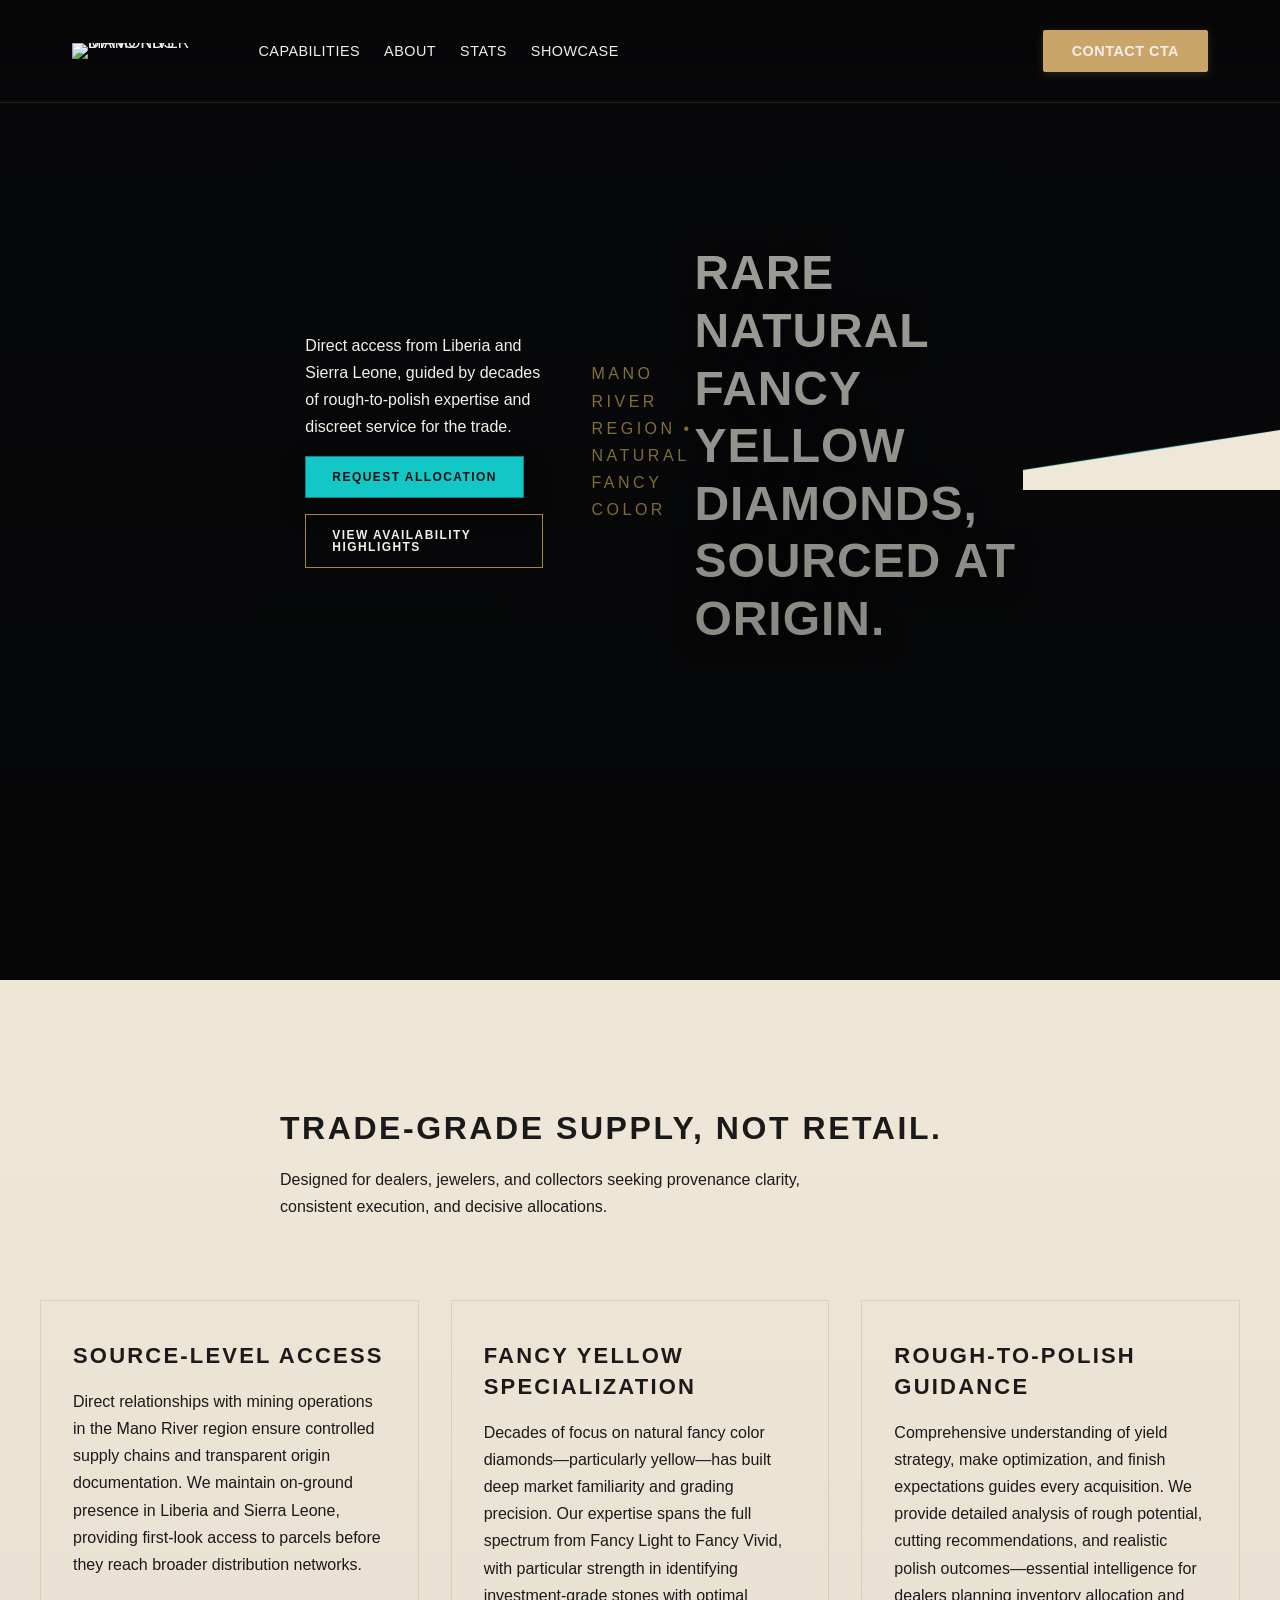
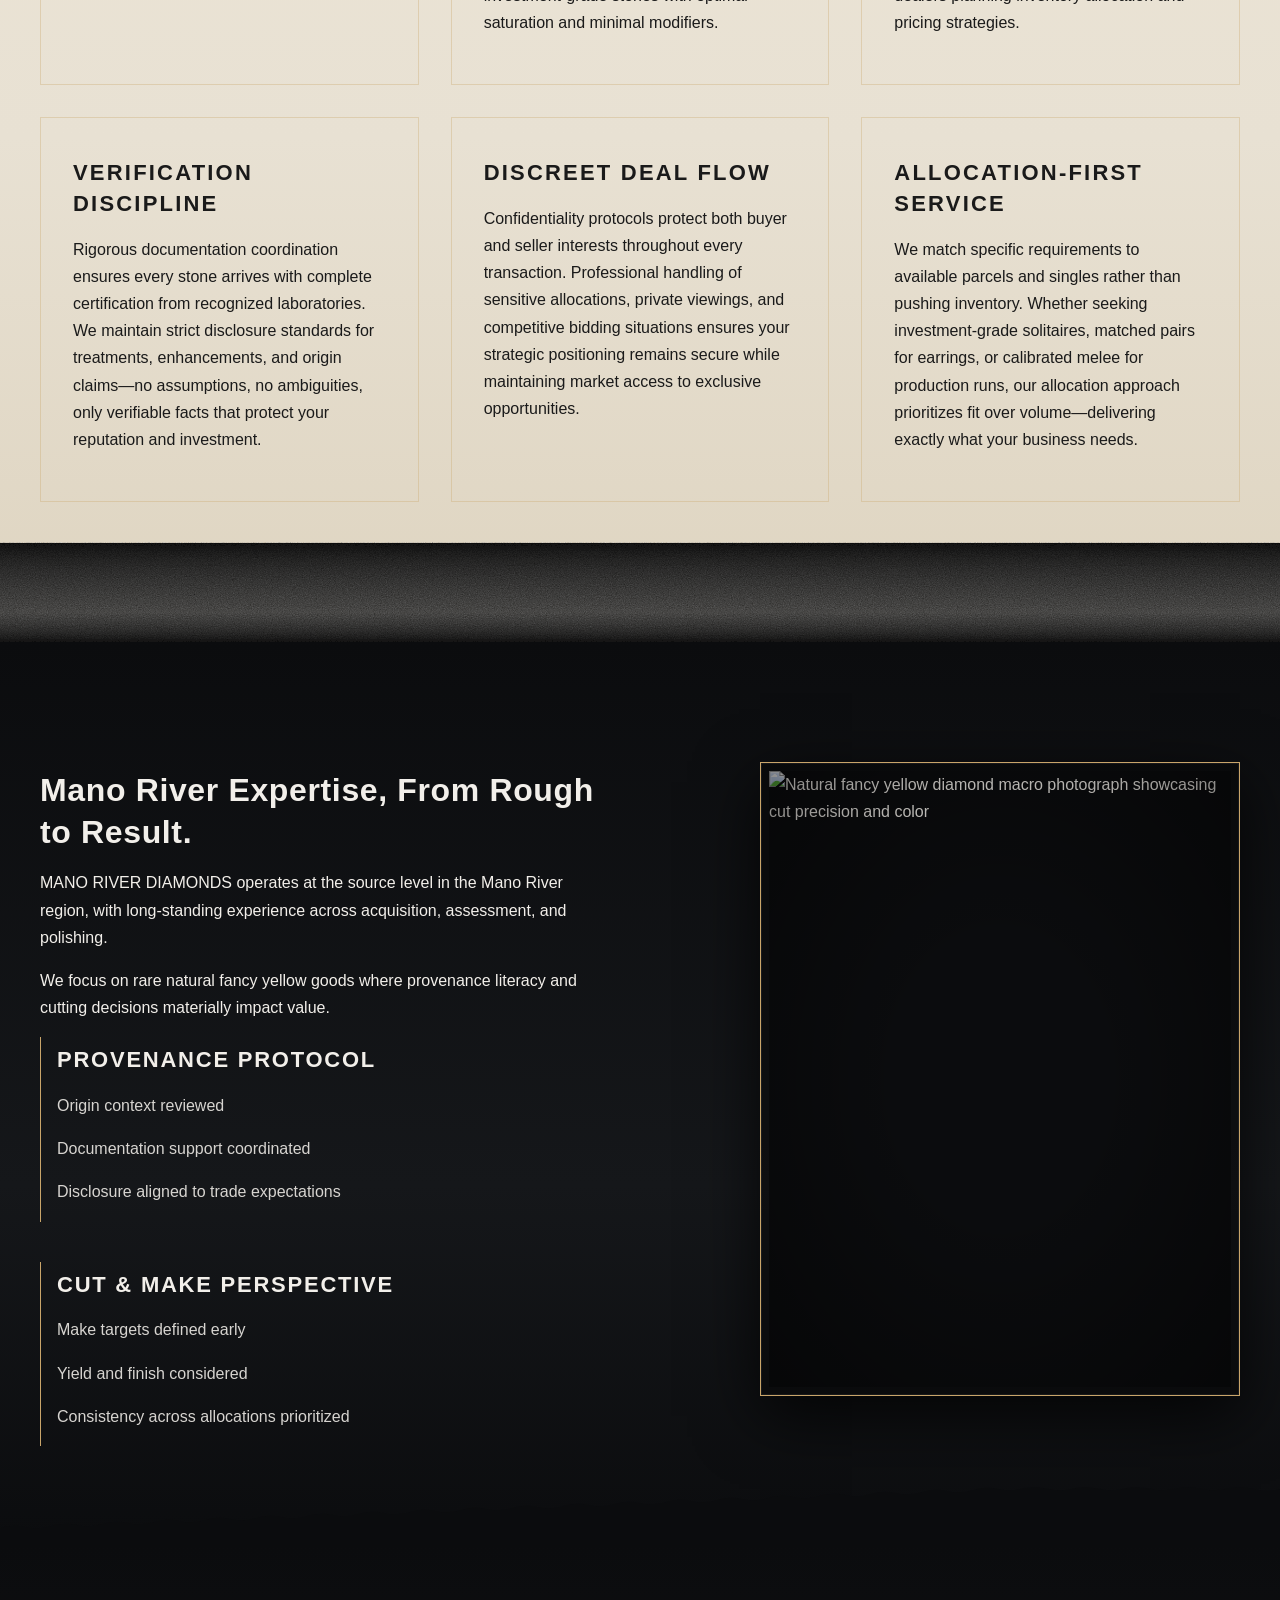
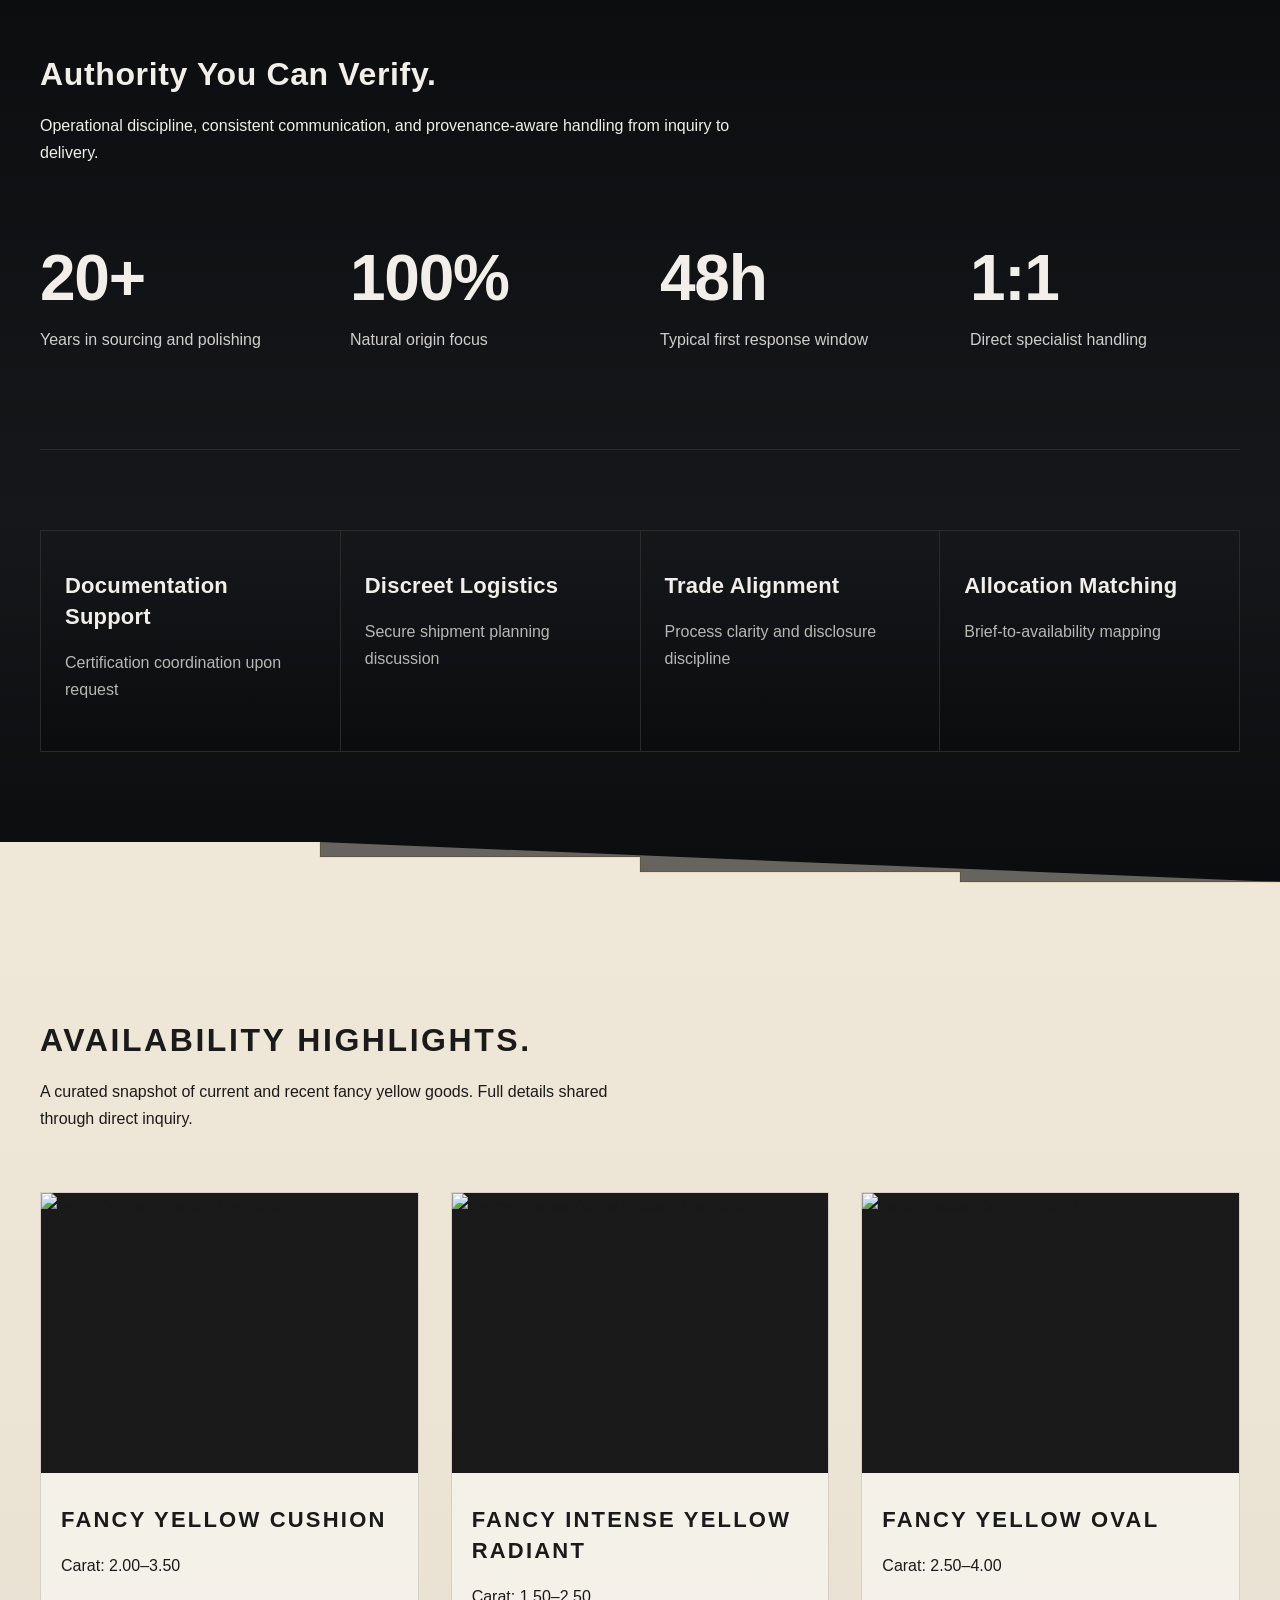
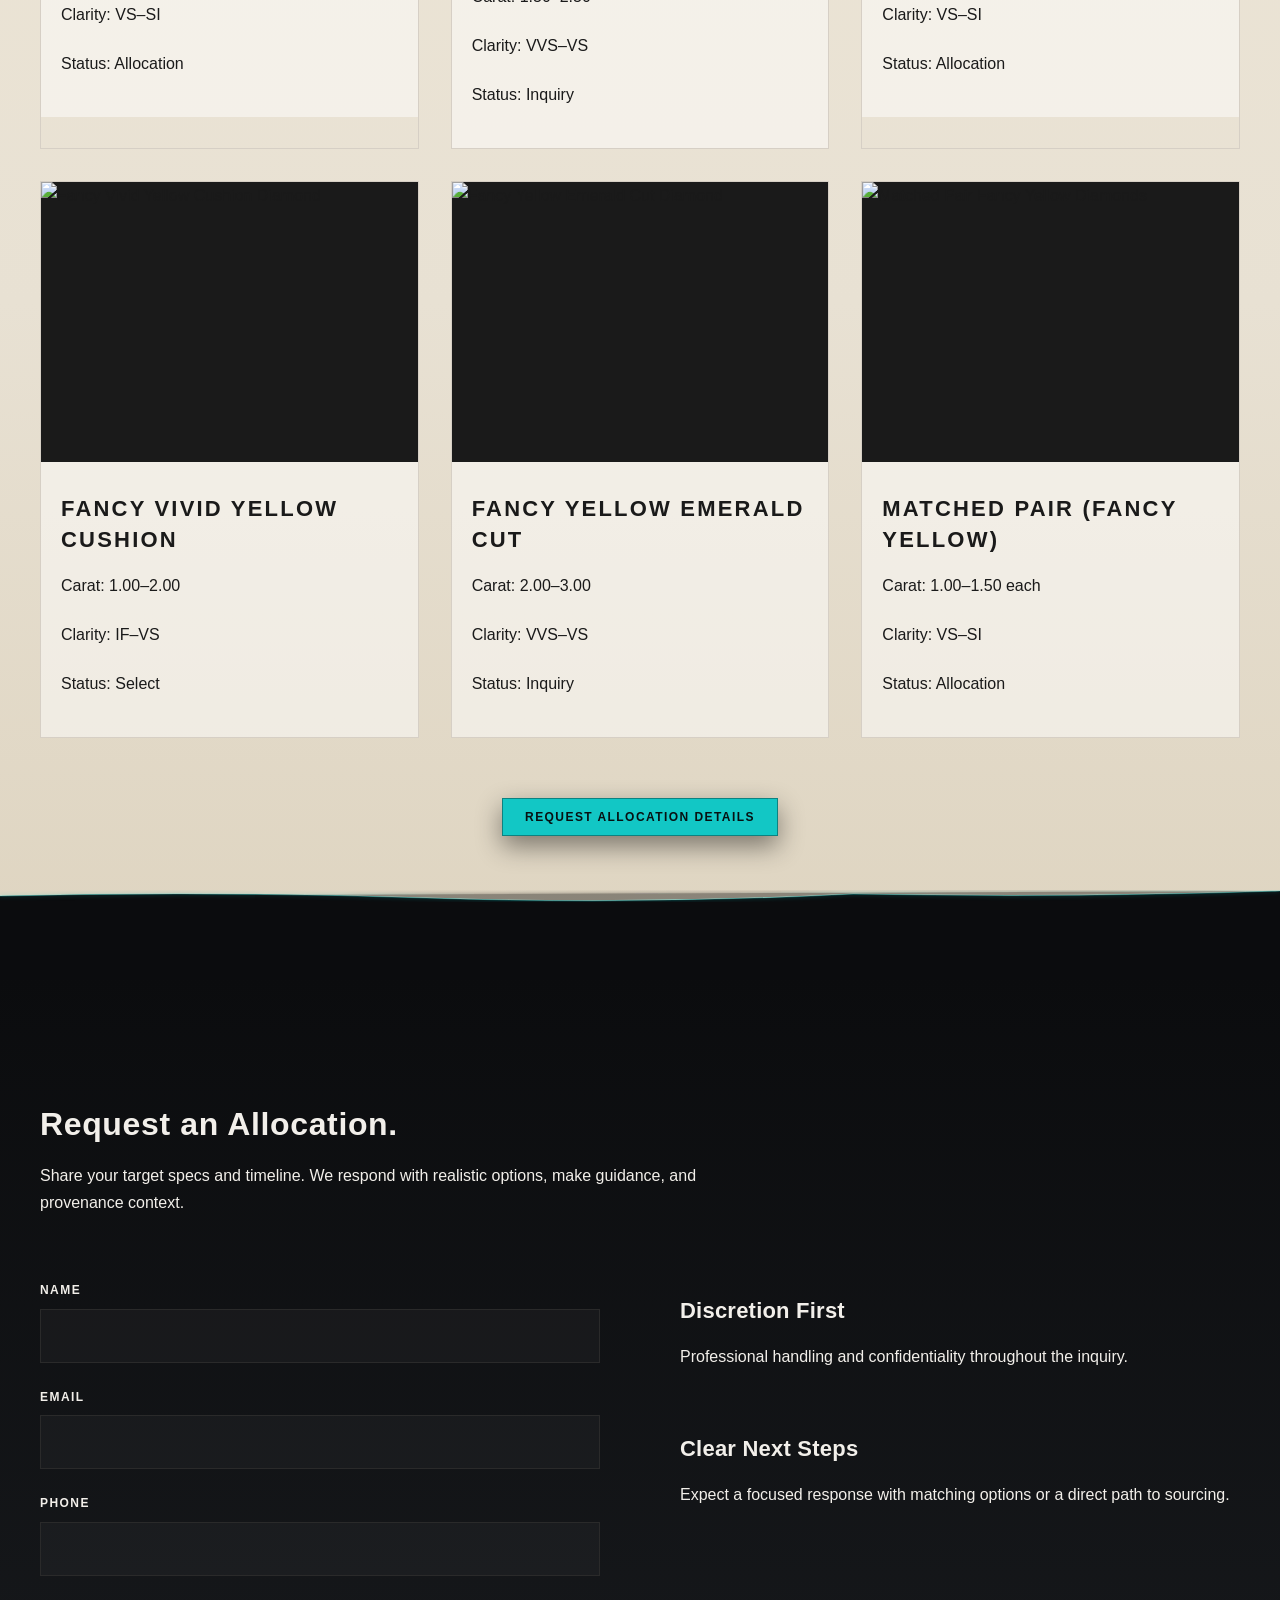
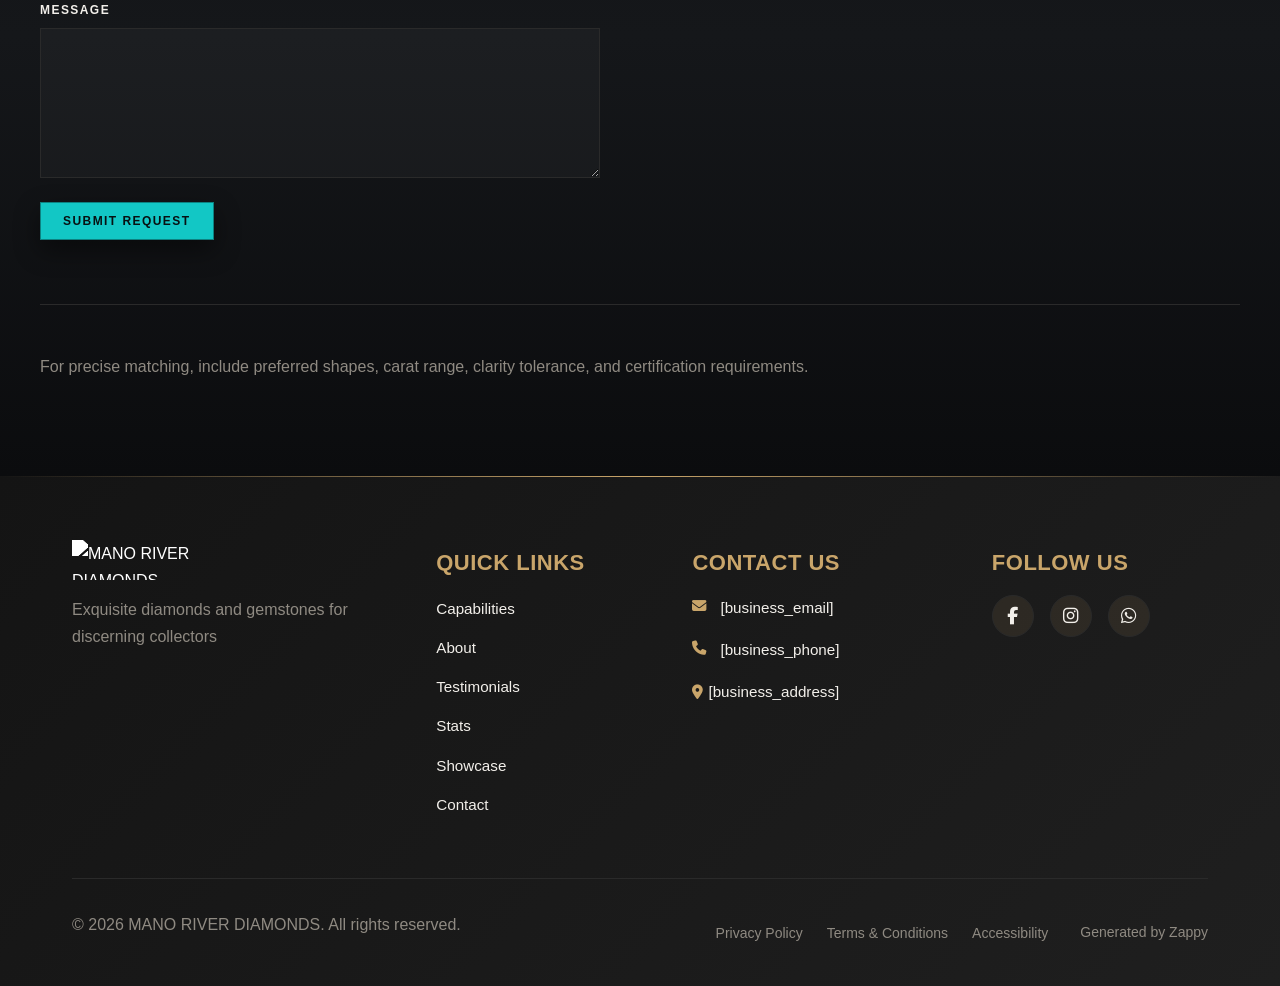
==== commit 2af7bf44: "Background sync: Progressive GitHub Sync" ====
--- a/public/index.html
+++ b/public/index.html
@@ -1 +1 @@
-<!doctype html><html dir="ltr" lang="en"><head><meta charset="UTF-8"><meta content="width=device-width,initial-scale=1" name="viewport"><meta content="index, follow" name="robots"><title>Rare Natural Fancy Yellow Diamonds — MANO RIVER DIAMONDS</title><meta content="Source-level expertise in natural fancy color diamonds from West Africa&#39;s Mano River region. Decades of experience serving international dealers, jewelers, and collectors with authenticated rare gems." name="description"><meta content="natural fancy yellow diamonds West Africa, natural diamond limited, natural fancy, rare color diamonds Liberia Sierra Leone, luxury diamond sourcing" name="keywords"><link href="/assets/favicon.ico" rel="icon" type="image/x-icon"><link href="/assets/favicon-16x16.png" rel="icon" type="image/png" sizes="16x16"><link href="/assets/favicon-32x32.png" rel="icon" type="image/png" sizes="32x32"><link href="/assets/favicon-48x48.png" rel="icon" type="image/png" sizes="48x48"><link href="/assets/favicon-192x192.png" rel="icon" type="image/png" sizes="192x192"><link href="/assets/favicon-512x512.png" rel="icon" type="image/png" sizes="512x512"><link href="/assets/apple-touch-icon.png" rel="apple-touch-icon"><script>!function(){"use strict";var t="96eda7d1-3c78-42a6-a48d-8eaef737bcee",e="https://api.zappy5.com/api/analytics/track",a=18e5,n=2592e6,o=!0,i=!0,r=!0;var s=function(){var e="zappy_visitor_"+t,a=null;try{if(a=localStorage.getItem(e)){var o=JSON.parse(a),i=Date.now();if(i-o.created<n)return o.lastSeen=i,localStorage.setItem(e,JSON.stringify(o)),o.id}}catch(t){console.warn("Zappy Analytics: LocalStorage not available")}var r="zv_"+Date.now()+"_"+Math.random().toString(36).substr(2,9);try{localStorage.setItem(e,JSON.stringify({id:r,created:Date.now(),lastSeen:Date.now()}))}catch(t){}return r}(),c=function(){var e="zappy_session_"+t,n=null;try{if(n=sessionStorage.getItem(e)){var o=JSON.parse(n),i=Date.now();if(i-o.timestamp<a)return o.timestamp=i,sessionStorage.setItem(e,JSON.stringify(o)),o.id}}catch(t){console.warn("Zappy Analytics: SessionStorage not available")}var r="zs_"+Date.now()+"_"+Math.random().toString(36).substr(2,9);try{sessionStorage.setItem(e,JSON.stringify({id:r,timestamp:Date.now()}))}catch(t){}return r}();function l(a,n){n=n||{};var o={website_id:t,event_type:a,page_path:window.location.pathname,referrer:document.referrer||"direct",visitor_id:s,session_id:c,metadata:n};if(navigator.sendBeacon){var i=new Blob([JSON.stringify(o)],{type:"application/json"});navigator.sendBeacon(e,i)}else fetch(e,{method:"POST",headers:{"Content-Type":"application/json"},body:JSON.stringify(o),keepalive:!0}).catch(function(t){console.warn("Zappy Analytics: Failed to track event",t)})}o&&l("pageview",{title:document.title,url:window.location.href}),i&&document.addEventListener("click",function(t){var e=t.target;if("BUTTON"===e.tagName||e.closest("button")){var a="BUTTON"===e.tagName?e:e.closest("button");l("click",{element:"button",text:a.textContent.trim().substring(0,100),id:a.id||null,class:a.className||null})}else if("A"===e.tagName||e.closest("a")){var n="A"===e.tagName?e:e.closest("a");l("navigation",{element:"link",text:n.textContent.trim().substring(0,100),href:n.href,external:n.hostname!==window.location.hostname})}},!0),r&&document.addEventListener("submit",function(t){var e=t.target;l("form_submit",{form_id:e.id||null,form_name:e.name||null,form_action:e.action||null,form_method:e.method||"GET"})},!0);var d=Date.now();window.addEventListener("beforeunload",function(){l("page_unload",{time_on_page:Math.floor((Date.now()-d)/1e3),page_path:window.location.pathname})}),window.zappyAnalytics={track:l,getVisitorId:function(){return s},getSessionId:function(){return c}}}()</script><meta content="Rare Natural Fancy Yellow Diamonds — MANO RIVER DIAMONDS" property="og:title"><meta content="Source-level expertise in natural fancy color diamonds from West Africa's Mano River region. Decades of experience serving international dealers, jewelers, and collectors with authenticated rare gems." property="og:description"><meta content="website" property="og:type"><meta content="en_US" property="og:locale"><meta content="summary_large_image" name="twitter:card"><meta content="Rare Natural Fancy Yellow Diamonds — MANO RIVER DIAMONDS" name="twitter:title"><meta content="Source-level expertise in natural fancy color diamonds from West Africa's Mano River region. Decades of experience serving international dealers, jewelers, and collectors with authenticated rare gems." name="twitter:description"><link href="https://cdnjs.cloudflare.com/ajax/libs/font-awesome/6.4.0/css/all.min.css" rel="stylesheet"><link href="/assets/favicon.ico" rel="icon" type="image/x-icon"><link href="/assets/favicon-16x16.png" rel="icon" type="image/png" sizes="16x16"><link href="/assets/favicon-32x32.png" rel="icon" type="image/png" sizes="32x32"><link href="/assets/favicon-48x48.png" rel="icon" type="image/png" sizes="48x48"><link href="/assets/favicon-192x192.png" rel="icon" type="image/png" sizes="192x192"><link href="/assets/favicon-512x512.png" rel="icon" type="image/png" sizes="512x512"><link href="/assets/apple-touch-icon.png" rel="apple-touch-icon"><link href="https://cdn.jsdelivr.net/npm/vanilla-cookieconsent@3/dist/cookieconsent.css" rel="stylesheet"><script src="https://cdn.jsdelivr.net/npm/vanilla-cookieconsent@3/dist/cookieconsent.umd.js"></script><script src="https://cdn.jsdelivr.net/gh/mickidum/acc_toolbar/acctoolbar/acctoolbar.min.js"></script><style data-zappy-section-v2-css="true">.home-Hero-section{position:relative;width:100%;min-height:100vh;display:flex;align-items:center;justify-content:flex-start;overflow:visible;padding-bottom:80px;background-color:#0b0c0e;color:var(--text-light)}.home-Hero-section__background{position:absolute;top:0;left:0;width:100%;height:100%;background-size:cover;background-position:center;background-repeat:no-repeat;z-index:0}.home-Hero-section__overlay{position:absolute;top:0;left:0;width:100%;height:100%;background:linear-gradient(90deg,rgba(0,0,0,.85) 0,rgba(0,0,0,.72) 28%,rgba(0,0,0,.35) 55%,rgba(0,0,0,0) 78%);z-index:1;pointer-events:none}.home-Hero-section__content-wrapper{position:relative;z-index:2;width:100%;max-width:1200px;margin:0 auto;padding:0 48px;display:flex;align-items:center;min-height:100vh}.home-Hero-section__content{max-width:580px;margin-left:0}.home-Hero-section__provenance{font-family:Montserrat,system-ui,-apple-system,Segoe UI,Roboto,Arial,sans-serif;font-size:10px;font-weight:700;letter-spacing:.22em;text-transform:uppercase;color:#d3b25c;margin:0 0 24px 0;line-height:1.4}.home-Hero-section__headline{font-family:Cinzel,"Trajan Pro","Times New Roman",serif;font-size:46px;font-weight:400;letter-spacing:.02em;line-height:1.05;color:#f3f0e7;text-transform:uppercase;margin:0 0 28px 0;text-shadow:0 4px 24px rgba(0,0,0,.65)}.home-Hero-section__supporting{font-family:Montserrat,system-ui,-apple-system,Segoe UI,Roboto,Arial,sans-serif;font-size:16px;font-weight:400;line-height:1.75;color:#f3f0e7;margin:0 0 36px 0;max-width:520px}.home-Hero-section__cta-group{display:flex;gap:16px;align-items:center;flex-wrap:wrap}.home-Hero-section__btn{display:inline-block;text-decoration:none;font-family:Montserrat,system-ui,-apple-system,Segoe UI,Roboto,Arial,sans-serif;font-weight:700;letter-spacing:.12em;text-transform:uppercase;font-size:12px;line-height:1;padding:14px 26px;border-radius:0;transition:all .25s ease;cursor:pointer}.home-Hero-section__btn--primary{background:#12c7c5;color:#071112;border:1px solid rgba(0,0,0,.35);box-shadow:0 10px 26px rgba(0,0,0,.45)}.home-Hero-section__btn--primary:hover{background:#18d7d4;box-shadow:0 0 0 1px rgba(18,199,197,.35),0 0 34px rgba(18,199,197,.22),0 12px 32px rgba(0,0,0,.55);transform:translateY(-2px)}.home-Hero-section__btn--primary:focus{outline:2px solid #D3B25C;outline-offset:3px}.home-Hero-section__btn--secondary{background:0 0;color:#f3f0e7;border:1px solid rgba(211,178,92,.75)}.home-Hero-section__btn--secondary:hover{background:rgba(211,178,92,.12);border-color:#d3b25c;box-shadow:0 8px 20px rgba(0,0,0,.35);transform:translateY(-2px)}.home-Hero-section__btn--secondary:focus{outline:2px solid #D3B25C;outline-offset:3px}.home-Hero-section__divider-wrapper{position:absolute;bottom:0;left:0;width:100%;height:80px;pointer-events:none;z-index:5}.home-Hero-section__divider-wrapper svg{display:block;width:100%;height:100%}@media (max-width:768px){.home-Hero-section{min-height:100vh;padding-bottom:60px}.home-Hero-section__content-wrapper{padding:100px 16px 0 16px;min-height:calc(100vh - 60px)}.home-Hero-section__content{max-width:100%}.home-Hero-section__provenance{font-size:9px;letter-spacing:.18em;margin-bottom:18px}.home-Hero-section__headline{font-size:32px;line-height:1.1;margin-bottom:20px}.home-Hero-section__supporting{font-size:14px;line-height:1.65;margin-bottom:28px}.home-Hero-section__cta-group{flex-direction:column;gap:12px;align-items:stretch}.home-Hero-section__btn{text-align:center;padding:12px 20px;font-size:11px}.home-Hero-section__divider-wrapper{height:60px}.home-Hero-section__overlay{background:linear-gradient(180deg,rgba(0,0,0,.82) 0,rgba(0,0,0,.68) 40%,rgba(0,0,0,.45) 70%,rgba(0,0,0,.25) 100%)}}@media (min-width:769px) and (max-width:1024px){.home-Hero-section__content-wrapper{padding:0 32px}.home-Hero-section__headline{font-size:38px}.home-Hero-section__content{max-width:520px}}</style><link href="/styles.css" rel="stylesheet"><style id="zappy-dropdown-submenu-styles">#navMenu li:has(.sub-menu),.nav-menu li:has(.sub-menu),.navbar li:has(.sub-menu),nav li:has(.sub-menu){position:relative}#navMenu .sub-menu,.nav-menu .sub-menu,.navbar .sub-menu,nav .sub-menu{display:block!important;position:absolute!important;top:100%;left:0;min-width:220px;background:#fff;border-radius:8px;box-shadow:0 8px 25px rgba(0,0,0,.15);padding:8px 0;opacity:0;visibility:hidden;transform:translateY(10px);transition:all .3s ease;z-index:1000;list-style:none;pointer-events:none}#navMenu li:hover>.sub-menu,.nav-menu li:hover>.sub-menu,.navbar li:hover>.sub-menu,nav li:hover>.sub-menu{opacity:1!important;visibility:visible!important;transform:translateY(0)!important;pointer-events:auto!important}.sub-menu li{list-style:none;margin:0;padding:0}.sub-menu a{display:block!important;padding:10px 16px!important;color:var(--text-dark,#333)!important;font-weight:500;text-decoration:none;white-space:nowrap;transition:background-color .2s}.sub-menu a:hover{background-color:#f5f5f5}[dir=rtl] .nav-menu .sub-menu,[dir=rtl] .navbar .sub-menu,[dir=rtl] nav .sub-menu,html[lang=ar] .nav-menu .sub-menu,html[lang=ar] .navbar .sub-menu,html[lang=ar] nav .sub-menu,html[lang=he] .nav-menu .sub-menu,html[lang=he] .navbar .sub-menu,html[lang=he] nav .sub-menu{left:auto!important;right:0!important}.sub-menu:empty,.sub-menu:not(:has(li)),.sub-menu:not(:has(li:not(.zappy-hidden-menu-item))){display:none!important;opacity:0!important;visibility:hidden!important;pointer-events:none!important}li:has(.menu-group-title):hover>.sub-menu{opacity:1!important;visibility:visible!important;transform:translateY(0)!important;pointer-events:auto!important}#navMenu>li>.menu-group-title,.nav-menu>li>.menu-group-title{display:inline-block;padding:.5rem 1rem;cursor:default;user-select:none}@media (max-width:768px){#navMenu .sub-menu,.nav-menu .sub-menu,.navbar .sub-menu,nav .sub-menu{position:static!important;transform:none!important;box-shadow:none!important;background:0 0!important;max-height:0;overflow:hidden;opacity:0;visibility:hidden;transition:max-height .3s ease,opacity .3s ease;padding:0!important;border-radius:0!important}.sub-menu.mobile-expanded{max-height:500px!important;opacity:1!important;visibility:visible!important;padding:8px 0 8px 16px!important}[dir=rtl] .sub-menu.mobile-expanded,html[lang=he] .sub-menu.mobile-expanded{padding:8px 16px 8px 0!important}#navMenu li:hover>.sub-menu,.nav-menu li:hover>.sub-menu,.navbar li:hover>.sub-menu,nav li:hover>.sub-menu{opacity:0;visibility:hidden;pointer-events:none}#navMenu li>.sub-menu.mobile-expanded,.nav-menu li>.sub-menu.mobile-expanded,.navbar li>.sub-menu.mobile-expanded,nav li>.sub-menu.mobile-expanded{opacity:1!important;visibility:visible!important;pointer-events:auto!important}#navMenu li:has(.sub-menu),.nav-menu li:has(.sub-menu),.navbar li:has(.sub-menu),nav li:has(.sub-menu){display:flex!important;flex-wrap:wrap!important;align-items:center!important;position:relative!important;min-height:44px!important}#navMenu li:has(.sub-menu)>a,.nav-menu li:has(.sub-menu)>a,.navbar li:has(.sub-menu)>a,nav li:has(.sub-menu)>a{flex:1!important;min-width:0!important}#navMenu li:has(.sub-menu)>.menu-group-title,.nav-menu li:has(.sub-menu)>.menu-group-title,.navbar li:has(.sub-menu)>.menu-group-title,nav li:has(.sub-menu)>.menu-group-title{flex:1!important;min-width:0!important;padding:0!important;line-height:inherit!important}#navMenu li:has(.sub-menu)>.sub-menu,.nav-menu li:has(.sub-menu)>.sub-menu,.navbar li:has(.sub-menu)>.sub-menu,nav li:has(.sub-menu)>.sub-menu{flex-basis:100%!important;width:100%!important}#navMenu li:has(.sub-menu)>a [class*=arrow],#navMenu li:has(.sub-menu)>a [class*=chevron],.nav-menu li:has(.sub-menu)>a .fa-angle-down,.nav-menu li:has(.sub-menu)>a .fa-chevron-down,.nav-menu li:has(.sub-menu)>a [class*=arrow],.nav-menu li:has(.sub-menu)>a [class*=chevron],nav li:has(.sub-menu)>a [class*=arrow],nav li:has(.sub-menu)>a [class*=chevron]{display:none!important;visibility:hidden!important}.mobile-submenu-toggle{display:flex!important;align-items:center!important;justify-content:center!important;width:44px!important;height:auto!important;background:0 0!important;border:none!important;cursor:pointer!important;color:var(--text-dark)!important;position:static!important;flex-shrink:0!important;align-self:stretch!important;z-index:2!important;padding:0!important;margin:0!important}.mobile-submenu-toggle::after{content:''!important;width:0!important;height:0!important;border-left:6px solid transparent!important;border-right:6px solid transparent!important;border-top:7px solid currentColor!important;transition:transform .3s ease!important}.mobile-submenu-toggle.expanded::after{transform:rotate(180deg)!important}.sub-menu a{padding:10px 0!important;display:block!important;color:var(--text-dark)!important}.navbar .sub-menu li a,.zappy-products-dropdown .sub-menu a,nav.navbar .sub-menu li a{color:var(--text-dark)!important}}@media (min-width:769px){.mobile-submenu-toggle{display:none!important}}</style><style id="mobile-lang-menu-deployed-css">@media (max-width:768px){.lang-switcher,.nav-container .lang-switcher,.nav-cta-container .lang-switcher,.nav-ecommerce-icons .lang-switcher,.nav-icons-left .lang-switcher,.navbar .lang-switcher,.navbar .nav-cta-container .lang-switcher{display:none!important}.mobile-lang-menu{width:100%;border-top:1px solid rgba(128,128,128,.2);padding:8px 0 0 0;margin-top:8px}.mobile-lang-toggle{display:flex!important;align-items:center;justify-content:space-between;width:100%;padding:12px 16px;background:0 0;border:none;cursor:pointer;font-size:15px;color:inherit;font-family:inherit}.mobile-lang-toggle::after{content:'';display:inline-block;width:8px;height:8px;border-right:2px solid currentColor;border-bottom:2px solid currentColor;transform:rotate(45deg);transition:transform .3s ease;margin-left:8px}.mobile-lang-toggle.expanded::after{transform:rotate(-135deg)}.mobile-lang-options{max-height:0;overflow:hidden;transition:max-height .3s ease}.mobile-lang-options.expanded{max-height:300px}.mobile-lang-option{display:flex!important;align-items:center;gap:10px;padding:10px 24px;text-decoration:none;color:inherit;font-size:14px;font-family:inherit}.mobile-lang-option:hover{background:rgba(128,128,128,.1)}.mobile-lang-option.active{font-weight:600;opacity:.7;pointer-events:none}.mobile-lang-option img{width:20px;height:20px;border-radius:50%}}@media (min-width:769px){.mobile-lang-menu{display:none!important}}</style><style id="zappy-widget-visibility">#mic-access-tool-box,#mic-access-tool-general-button,#mic-init-access-tool #mic-access-tool-box,#mic-init-access-tool #mic-access-tool-general-button,#mic-init-access-tool .mic-access-tool-general-button,._access-icon,._access-menu,.mic-access-tool-box,.mic-access-tool-general-button,div[id*=mic-access-tool-box]{display:none!important;visibility:hidden!important;opacity:0!important;pointer-events:none!important}</style></head><body><nav class="navbar"><button class="mobile-toggle" aria-label="Menu" id="mobileToggle"><svg viewbox="0 0 24 24" fill="none" height="24" width="24" class="hamburger-icon"><path d="M3 12h18M3 6h18M3 18h18" stroke="currentColor" stroke-width="2" stroke-linecap="round"></path></svg><svg viewbox="0 0 24 24" fill="none" height="24" width="24" class="close-icon" style="display:none"><path d="M18 6L6 18M6 6l12 12" stroke="currentColor" stroke-width="2" stroke-linecap="round"></path></svg></button><button class="phone-header-btn" aria-label="Call"><svg viewbox="0 0 24 24" fill="currentColor" height="20" width="20"><path d="M22 16.92v3a2 2 0 0 1-2.18 2 19.79 19.79 0 0 1-8.63-3.07 19.5 19.5 0 0 1-6-6 19.79 19.79 0 0 1-3.07-8.67A2 2 0 0 1 4.11 2h3a2 2 0 0 1 2 1.72 12.84 12.84 0 0 0 .7 2.81 2 2 0 0 1-.45 2.11L8.09 9.91a16 16 0 0 0 6 6l1.27-1.27a2 2 0 0 1 2.11-.45 12.84 12.84 0 0 0 2.81.7A2 2 0 0 1 22 16.92z"></path></svg></button><div class="nav-container"><div class="nav-brand"><a href="/" class="logo-link"><img alt="MANO RIVER DIAMONDS" src="/assets/mano-river-diamonds-luxury-diamonds-and-gemstones-logo.webp" class="logo"></a></div><ul class="nav-menu" id="navMenu"><li><a href="#capabilities">Capabilities</a></li><li><a href="#about">About</a></li><li><a href="#stats">Stats</a></li><li><a href="#showcase">Showcase</a></li></ul><div class="nav-cta-container"><a href="#cta" class="nav-cta-btn">Contact Cta</a></div></div></nav><script>window.addEventListener("load",function(){const e=document.querySelector(".navbar, nav, header");if(!e)return void console.log("[Navbar] Navbar element not found");let t=document.getElementById("mobileToggle")||document.querySelector(".mobile-toggle")||document.querySelector(".hamburger")||document.querySelector(".hamburger-menu")||document.querySelector(".menu-toggle")||document.querySelector(".burger-menu")||document.querySelector('[aria-label="Menu"]')||document.querySelector('[aria-label="תפריט"]');const o=document.querySelector(".phone-header-btn"),n=window.getComputedStyle(e);let r=n.backgroundColor;if(console.log("[Navbar] Initial navbar background:",r),"transparent"===r||"rgba(0, 0, 0, 0)"===r||r.startsWith("rgba")&&r.includes(", 0)")){const e=n.backgroundImage;if(e&&"none"!==e)console.log("[Navbar] Navbar has background image/gradient, using dark text"),r="rgb(240, 240, 240)";else{const e=window.getComputedStyle(document.body).backgroundColor;console.log("[Navbar] Navbar transparent, using body background:",e),r=e}}const i=r.match(/\d+/g);if(i&&i.length>=3){const e=(.299*parseInt(i[0])+.587*parseInt(i[1])+.114*parseInt(i[2]))/255;console.log("[Navbar] Mobile button colors preserved from Claude CSS (luminance:",e.toFixed(2)+")");const n=document.createElement("style");n.id="zappy-mobile-nav-fix";document.documentElement.lang;document.documentElement.dir,n.textContent='\n        /* Hide mobile buttons on desktop, show only on mobile */\n        @media (min-width: 769px) {\n          .mobile-toggle,\n          .phone-header-btn {\n            display: none !important;\n          }\n        }\n        \n        /* Show and position mobile buttons correctly on mobile */\n        @media (max-width: 768px) {\n          .mobile-toggle,\n          .phone-header-btn {\n            position: absolute !important;\n            top: 50% !important;\n            transform: translateY(-50%) !important;\n            z-index: 1001 !important;\n            display: flex !important;\n            align-items: center !important;\n            justify-content: center !important;\n            width: 36px !important;\n            height: 36px !important;\n            border-radius: 50% !important;\n            border: none !important;\n            cursor: pointer !important;\n            padding: 6px !important;\n            background: none !important;\n            color: var(--nav-text, var(--text-dark)) !important;\n          }\n          \n          /* LTR positioning (default): hamburger LEFT, phone RIGHT */\n          html:not([dir="rtl"]):not([lang="he"]):not([lang="ar"]) .mobile-toggle,\n          html[dir="ltr"] .mobile-toggle {\n            left: 12px !important;\n            right: auto !important;\n          }\n          html:not([dir="rtl"]):not([lang="he"]):not([lang="ar"]) .phone-header-btn,\n          html[dir="ltr"] .phone-header-btn {\n            right: 12px !important;\n            left: auto !important;\n          }\n          \n          /* RTL positioning: hamburger RIGHT, phone LEFT */\n          html[dir="rtl"] .mobile-toggle,\n          html[lang="he"] .mobile-toggle,\n          html[lang="ar"] .mobile-toggle {\n            right: 12px !important;\n            left: auto !important;\n          }\n          html[dir="rtl"] .phone-header-btn,\n          html[lang="he"] .phone-header-btn,\n          html[lang="ar"] .phone-header-btn {\n            left: 12px !important;\n            right: auto !important;\n          }\n          \n          /* CRITICAL: Ensure nav-container has min-height on mobile */\n          /* All children are positioned absolutely/fixed on mobile, so height:auto collapses to 0 */\n          .nav-container {\n            min-height: 70px !important;\n            position: relative !important;\n          }\n          \n          /* Ensure SVG icons are properly sized and inherit color */\n          .mobile-toggle svg,\n          .phone-header-btn svg {\n            width: 24px !important;\n            height: 24px !important;\n            /* Don\'t force display - let JavaScript control hamburger/close toggle */\n          }\n          \n          /* Reset nav-cta-container on mobile - remove desktop box-shadow/padding */\n          /* that creates a visible ghost box when CTA button is hidden */\n          .nav-cta-container {\n            box-shadow: none !important;\n            padding: 0 !important;\n          }\n          \n          /* Hide nav-cta-container entirely on mobile when there\'s no lang-switcher */\n          /* (only the CTA button is inside, and it\'s hidden on mobile) */\n          .nav-cta-container:not(:has(.lang-switcher)) {\n            display: none !important;\n          }\n          \n          /* CRITICAL: Prevent hero image fade gradient from bleeding over headline text */\n          /* The .image-fade-gradient has bottom: -30px (extends below parent) */\n          /* On mobile stacked layout, this overlaps the h1 text below the image */\n          .hero-image-column {\n            overflow: hidden !important;\n          }\n          .image-fade-gradient {\n            bottom: 0 !important;\n          }\n          \n          /* Hide desktop language switcher on mobile - hamburger menu handles it */\n          /* High specificity to override stored CSS */\n          .lang-switcher,\n          .nav-cta-container .lang-switcher,\n          .nav-container .lang-switcher,\n          .navbar .lang-switcher,\n          .navbar .nav-cta-container .lang-switcher {\n            display: none !important;\n          }\n        }\n      ';const r=document.getElementById("zappy-mobile-nav-fix");r&&r.remove(),document.head.appendChild(n),console.log("[Navbar] Critical CSS injected for mobile nav positioning");const l=window.innerWidth<=768;if(t){const e=t.querySelector(".hamburger-icon"),o=t.querySelector(".close-icon");e&&(e.style.setProperty("width","24px","important"),e.style.setProperty("height","24px","important"),e.style.setProperty("display","block","important")),o&&(o.style.setProperty("width","24px","important"),o.style.setProperty("height","24px","important"),o.style.setProperty("display","none","important")),l?(t.style.setProperty("position","absolute","important"),t.style.setProperty("top","50%","important"),t.style.setProperty("transform","translateY(-50%)","important"),t.style.setProperty("z-index","1001","important"),t.style.removeProperty("left"),t.style.removeProperty("right"),console.log("[Navbar] Mobile toggle positioning applied (mobile viewport)")):(t.style.removeProperty("position"),t.style.removeProperty("top"),t.style.removeProperty("transform"),t.style.removeProperty("z-index"),t.style.removeProperty("left"),t.style.removeProperty("right"),console.log("[Navbar] Desktop viewport - cleared mobile toggle inline positioning"))}if(o){const e=o.querySelector("svg");e&&(e.style.width="24px",e.style.height="24px",e.setAttribute("width","24"),e.setAttribute("height","24")),l?(o.style.setProperty("position","absolute","important"),o.style.setProperty("top","50%","important"),o.style.setProperty("transform","translateY(-50%)","important"),o.style.setProperty("z-index","1001","important"),o.style.removeProperty("left"),o.style.removeProperty("right"),console.log("[Navbar] Phone button positioning applied (mobile viewport)")):(o.style.removeProperty("position"),o.style.removeProperty("top"),o.style.removeProperty("transform"),o.style.removeProperty("z-index"),o.style.removeProperty("left"),o.style.removeProperty("right"),console.log("[Navbar] Desktop viewport - cleared phone button inline positioning"))}}else console.log("[Navbar] Could not parse background color:",r);t=document.getElementById("mobileToggle")||document.querySelector(".mobile-toggle")||document.querySelector(".hamburger")||document.querySelector(".hamburger-menu")||document.querySelector(".menu-toggle")||document.querySelector(".burger-menu")||document.querySelector('[aria-label="Menu"]')||document.querySelector('[aria-label="תפריט"]');const l=document.getElementById("navMenu")||document.querySelector(".nav-menu")||document.querySelector(".nav-links")||document.querySelector("nav ul:not(.submenu)");if(!t||!l)return void console.log("[Navbar] Mobile toggle or menu not found:",{toggle:!!t,menu:!!l});l.id||(l.id="navMenu"),console.log("[Navbar] Initializing mobile menu...");const a=t.cloneNode(!0);t.parentNode.replaceChild(a,t),a.addEventListener("click",function(e){e.preventDefault(),e.stopPropagation();const t=this.querySelector(".hamburger-icon"),o=this.querySelector(".close-icon");l.classList.contains("active")?(l.classList.remove("active"),t&&t.style.setProperty("display","block","important"),o&&o.style.setProperty("display","none","important"),document.body.style.overflow="",console.log("[Navbar] Menu closed")):(l.classList.add("active"),t&&t.style.setProperty("display","none","important"),o&&o.style.setProperty("display","block","important"),document.body.style.overflow="hidden",console.log("[Navbar] Menu opened"))}),l.querySelectorAll("a").forEach(function(e){e.addEventListener("click",function(){if("#"===this.getAttribute("href"))return;const e=a.querySelector(".hamburger-icon"),t=a.querySelector(".close-icon");l.classList.remove("active"),e&&e.style.setProperty("display","block","important"),t&&t.style.setProperty("display","none","important"),document.body.style.overflow="",console.log("[Navbar] Menu closed (link clicked)")})});var s=l.querySelectorAll(".dropdown-toggle");s.forEach(function(e){e.addEventListener("click",function(e){e.preventDefault(),e.stopPropagation();var t=this.closest(".nav-dropdown");t&&(t.parentNode.querySelectorAll(".nav-dropdown.open").forEach(function(e){e!==t&&e.classList.remove("open")}),t.classList.toggle("open"),console.log("[Navbar] Dropdown toggled:",t.classList.contains("open")?"open":"closed"))})}),document.addEventListener("click",function(e){e.target.closest(".nav-dropdown")||document.querySelectorAll(".nav-dropdown.open").forEach(function(e){e.classList.remove("open")})}),console.log("[Navbar] Dropdown handlers initialized for "+s.length+" dropdowns"),o&&o.addEventListener("click",function(){const e=document.querySelectorAll('a[href^="tel:"]'),t=e.length>0?e[0].getAttribute("href").replace("tel:",""):"[business_phone]";window.location.href="tel:"+t,console.log("[Navbar] Phone button clicked")}),console.log("[Navbar] Mobile menu initialized successfully");const p=function(){const e=document.querySelector(".whatsapp-float");e&&(window.innerWidth>=769?(e.style.setProperty("display","none","important"),e.style.setProperty("visibility","hidden","important"),e.style.setProperty("opacity","0","important"),e.style.setProperty("pointer-events","none","important"),console.log("[WhatsApp] Button hidden on desktop")):(e.style.removeProperty("display"),e.style.removeProperty("visibility"),e.style.removeProperty("opacity"),e.style.removeProperty("pointer-events"),console.log("[WhatsApp] Button visible on mobile")))};let c;p(),window.addEventListener("resize",function(){clearTimeout(c),c=setTimeout(p,100)})})</script><main><section class="home-Hero-section" data-layout-spec="Home-Hero" id="zappy-section-1773219026372-2131" data-hero-type="fullscreen-scrim" data-zappy-bg-color="" data-zappy-bg-image="" data-zappy-bg-overlay-color="#000000" data-zappy-bg-overlay-opacity="50" data-zappy-bg-type="video" data-zappy-bg-video-type="mp4" data-zappy-bg-video-url="assets/[base64].mp4" data-zappy-section="true" style="position:relative;overflow:hidden;--zappy-bg-overlay:rgba(0, 0, 0, 0.5)"><div class="hero-video-background zappy-editable-video-bg" style="outline:none" id="hero-video-bg-1773219063682"><div class="hero-video-overlay" style="transition:background 0.3s;background:linear-gradient(rgba(0, 0, 0, 0.3), rgba(0, 0, 0, 0.5))"></div><video autoplay="" class="hero-video" loop="" muted="" playsinline=""><source src="/assets/[base64].mp4" type="video/mp4">Your browser does not support the video tag.</video><img alt="Hero background" src="/assets/site-home-hero-bg.webp" class="hero-video-fallback zappy-editable-image" loading="lazy"></div><div class="zappy-section-video-bg" style="position:absolute;inset:0;z-index:0;overflow:hidden;pointer-events:none"><div class="hero-original-overlay-hidden zappy-section-video-overlay" style="position:absolute;inset:0;z-index:1;background:rgba(0, 0, 0, 0.5);pointer-events:none;;display:none !important"></div><video autoplay="" class="zappy-section-video" loop="" muted="" playsinline="" style="position:absolute;top:50%;left:50%;min-width:100%;min-height:100%;transform:translate(-50%, -50%);object-fit:cover;z-index:0"><source src="/assets/[base64].mp4" type="video/mp4">Your browser does not support the video tag.</video></div><div class="home-Hero-section__background" style="background-image:url('assets/site-home-hero-bg.webp');background-size:cover;background-position:center;position:relative;z-index:2"></div><div class="home-Hero-section__overlay" style="display:none" data-zappy-original-bg="hidden"></div><div class="home-Hero-section__content-wrapper" style="position:relative;z-index:2"><div class="home-Hero-section__content"><p class="home-Hero-section__provenance">MANO RIVER REGION • NATURAL FANCY COLOR</p><p class="home-Hero-section__supporting">Direct access from Liberia and Sierra Leone, guided by decades of rough-to-polish expertise and discreet service for the trade.</p><div class="home-Hero-section__cta-group"><a href="#contact" class="home-Hero-section__btn home-Hero-section__btn--primary" data-element-id="btn-1773219063670-99ymlluac" data-element-type="button" data-native-element="true">Request Allocation</a><a href="#showcase" class="home-Hero-section__btn home-Hero-section__btn--secondary" data-element-id="btn-1773219063670-9hhc4l2f6" data-element-type="button" data-native-element="true">View Availability Highlights</a></div></div></div><h1 class="home-Hero-section__headline" data-element-id="move-1773219073189-f16pci5q">Rare Natural Fancy Yellow Diamonds, Sourced at Origin.</h1><div class="home-Hero-section__divider-wrapper" style="position:relative;z-index:2"><svg viewbox="0 0 1200 80" aria-hidden="true" data-no-icon-edit="true" preserveaspectratio="none" xmlns="http://www.w3.org/2000/svg"><defs><linearGradient id="home-Hero-divider-gradient" x1="0%" x2="100%" y1="0%" y2="0%"><stop offset="0%" style="stop-color:#12C7C5;stop-opacity:0.18"></stop><stop offset="50%" style="stop-color:#12C7C5;stop-opacity:0.35"></stop><stop offset="100%" style="stop-color:#12C7C5;stop-opacity:0.08"></stop></linearGradient></defs><path d="M0,80 L0,60 L1200,20 L1200,80 Z" fill="#EFE7D7"></path><path d="M0,60 L1200,20" fill="#EFE7D7" stroke="url(#home-Hero-divider-gradient)" stroke-width="1.5"></path></svg></div></section><section class="home-capabilities-section" data-layout-spec="Home-capabilities" id="capabilities"><div class="capabilities-container"><div class="capabilities-intro"><h2>Trade-Grade Supply, Not Retail.</h2><p>Designed for dealers, jewelers, and collectors seeking provenance clarity, consistent execution, and decisive allocations.</p></div><div class="capabilities-grid"><article class="capability-card"><h3>Source-Level Access</h3><p>Direct relationships with mining operations in the Mano River region ensure controlled supply chains and transparent origin documentation. We maintain on-ground presence in Liberia and Sierra Leone, providing first-look access to parcels before they reach broader distribution networks.</p></article><article class="capability-card"><h3>Fancy Yellow Specialization</h3><p>Decades of focus on natural fancy color diamonds—particularly yellow—has built deep market familiarity and grading precision. Our expertise spans the full spectrum from Fancy Light to Fancy Vivid, with particular strength in identifying investment-grade stones with optimal saturation and minimal modifiers.</p></article><article class="capability-card"><h3>Rough-to-Polish Guidance</h3><p>Comprehensive understanding of yield strategy, make optimization, and finish expectations guides every acquisition. We provide detailed analysis of rough potential, cutting recommendations, and realistic polish outcomes—essential intelligence for dealers planning inventory allocation and pricing strategies.</p></article><article class="capability-card"><h3>Verification Discipline</h3><p>Rigorous documentation coordination ensures every stone arrives with complete certification from recognized laboratories. We maintain strict disclosure standards for treatments, enhancements, and origin claims—no assumptions, no ambiguities, only verifiable facts that protect your reputation and investment.</p></article><article class="capability-card"><h3>Discreet Deal Flow</h3><p>Confidentiality protocols protect both buyer and seller interests throughout every transaction. Professional handling of sensitive allocations, private viewings, and competitive bidding situations ensures your strategic positioning remains secure while maintaining market access to exclusive opportunities.</p></article><article class="capability-card"><h3>Allocation-First Service</h3><p>We match specific requirements to available parcels and singles rather than pushing inventory. Whether seeking investment-grade solitaires, matched pairs for earrings, or calibrated melee for production runs, our allocation approach prioritizes fit over volume—delivering exactly what your business needs.</p></article></div></div><div class="capabilities-divider-wrapper"><svg viewbox="0 0 1200 100" aria-hidden="true" data-no-icon-edit="true" preserveaspectratio="none" xmlns="http://www.w3.org/2000/svg"><defs><linearGradient id="divider-fade" x1="0%" x2="0%" y1="0%" y2="100%"><stop offset="0%" style="stop-color:#141414;stop-opacity:1"></stop><stop offset="70%" style="stop-color:#141414;stop-opacity:0.85"></stop><stop offset="100%" style="stop-color:#141414;stop-"></stop></linearGradient><filter id="grain-noise"><feTurbulence basefrequency="0.9" numoctaves="4" seed="2" type="fractalNoise"></feTurbulence><feColorMatrix type="saturate" values="0"></feColorMatrix><feBlend in="SourceGraphic" mode="multiply"></feBlend></filter></defs><rect fill="rgba(201,165,106,0.25)" height="1" width="1200" x="0" y="0"></rect><rect fill="url(#divider-fade)" height="99" width="1200" x="0" y="1" filter="url(#grain-noise)"></rect></svg></div></section><section class="home-about-section" data-layout-spec="Home-about" id="about"><div class="home-about-container"><div class="home-about-content"><h2 class="home-about-title">Mano River Expertise, From Rough to Result.</h2><p class="home-about-intro">MANO RIVER DIAMONDS operates at the source level in the Mano River region, with long-standing experience across acquisition, assessment, and polishing.</p><p class="home-about-intro">We focus on rare natural fancy yellow goods where provenance literacy and cutting decisions materially impact value.</p><div class="home-about-protocols"><div class="home-about-protocol-block"><h3 class="home-about-protocol-title">Provenance Protocol</h3><p class="home-about-protocol-item">Origin context reviewed</p><p class="home-about-protocol-item">Documentation support coordinated</p><p class="home-about-protocol-item">Disclosure aligned to trade expectations</p></div><div class="home-about-protocol-block"><h3 class="home-about-protocol-title">Cut &amp; Make Perspective</h3><p class="home-about-protocol-item">Make targets defined early</p><p class="home-about-protocol-item">Yield and finish considered</p><p class="home-about-protocol-item">Consistency across allocations prioritized</p></div></div></div><div class="home-about-image-wrapper"><div class="home-about-image-frame"><img alt="Natural fancy yellow diamond macro photograph showcasing cut precision and color" src="/assets/site-home-about-image-1.webp" data-context="Cinematic macro photograph of a rare natural fancy yellow diamond on a dark matte surface, dramatic side lighting creating sharp specular highlights on the facets, controlled studio lighting with no blown-out areas, noir aesthetic with deep shadows and precise reflections, professional gemstone photography showing cut quality and color saturation, editorial luxury style, sharp focus on diamond edges and pavilion, dark charcoal background fading to black" data-placeholder="home-about-image-1" height="800" width="600"></div></div></div><div class="home-about-divider-wrapper"><svg viewbox="0 0 1200 60" aria-hidden="true" data-no-icon-edit="true" preserveaspectratio="none" xmlns="http://www.w3.org/2000/svg"><path d="M0,60 L0,42 Q12,38 24,41 Q36,44 48,40 Q60,36 72,39 Q84,42 96,38 Q108,34 120,37 Q132,40 144,36 Q156,32 168,35 Q180,38 192,34 Q204,30 216,33 Q228,36 240,32 Q252,28 264,31 Q276,34 288,30 Q300,26 312,29 Q324,32 336,28 Q348,24 360,27 Q372,30 384,26 Q396,22 408,25 Q420,28 432,24 Q444,20 456,23 Q468,26 480,22 Q492,18 504,21 Q516,24 528,20 Q540,16 552,19 Q564,22 576,18 Q588,14 600,17 Q612,20 624,16 Q636,12 648,15 Q660,18 672,14 Q684,10 696,13 Q708,16 720,12 Q732,8 744,11 Q756,14 768,10 Q780,6 792,9 Q804,12 816,8 Q828,4 840,7 Q852,10 864,6 Q876,2 888,5 Q900,8 912,4 Q924,0 936,3 Q948,6 960,2 Q972,0 984,3 Q996,6 1008,2 Q1020,0 1032,3 Q1044,6 1056,2 Q1068,0 1080,3 Q1092,6 1104,2 Q1116,0 1128,3 Q1140,6 1152,2 Q1164,0 1176,3 Q1188,6 1200,3 L1200,60 Z" fill="#0B0C0E"></path></svg></div></section><section class="home-stats-section" data-layout-spec="Home-stats" id="stats"><div class="home-stats-container"><div class="home-stats-intro"><h2>Authority You Can Verify.</h2><p>Operational discipline, consistent communication, and provenance-aware handling from inquiry to delivery.</p></div><div class="home-stats-metrics"><div class="home-stats-metric"><div class="home-stats-numeral">20+</div><p>Years in sourcing and polishing</p></div><div class="home-stats-metric"><div class="home-stats-numeral">100%</div><p>Natural origin focus</p></div><div class="home-stats-metric"><div class="home-stats-numeral">48h</div><p>Typical first response window</p></div><div class="home-stats-metric"><div class="home-stats-numeral">1:1</div><p>Direct specialist handling</p></div></div><div class="home-stats-trust-strip"><div class="home-stats-trust-block"><h3>Documentation Support</h3><p>Certification coordination upon request</p></div><div class="home-stats-trust-block"><h3>Discreet Logistics</h3><p>Secure shipment planning discussion</p></div><div class="home-stats-trust-block"><h3>Trade Alignment</h3><p>Process clarity and disclosure discipline</p></div><div class="home-stats-trust-block"><h3>Allocation Matching</h3><p>Brief-to-availability mapping</p></div></div></div><div class="home-stats-divider-wrapper"><svg viewbox="0 0 1200 80" aria-hidden="true" data-no-icon-edit="true" preserveaspectratio="none" xmlns="http://www.w3.org/2000/svg"><path d="M0,80 L0,30 L300,30 L300,45 L600,45 L600,60 L900,60 L900,70 L1200,70 L1200,80 Z" fill="#EFE7D7"></path><path d="M300,30 L300,45 L600,45 L600,60 L900,60 L900,70 L1200,70" fill="#EFE7D7" stroke="var(--accent)" stroke-width="1" opacity="0.4"></path></svg></div></section><section class="home-showcase-section" data-layout-spec="Home-showcase"><div class="home-showcase-container"><div class="home-showcase-header"><h2>Availability Highlights.</h2><p>A curated snapshot of current and recent fancy yellow goods. Full details shared through direct inquiry.</p></div><div class="home-showcase-grid"><article class="home-showcase-card"><div class="home-showcase-card-image"><img alt="Fancy Yellow Cushion Diamond" src="/assets/site-home-showcase-image-1.webp" data-context="Macro photograph of a fancy yellow cushion cut diamond on charcoal background, professional jewelry photography with dramatic lighting highlighting the facets and yellow color intensity" data-placeholder="home-showcase-image-1" height="400" width="600"></div><div class="home-showcase-card-content"><h3>Fancy Yellow Cushion</h3><div class="home-showcase-specs"><p>Carat: 2.00–3.50</p><p>Clarity: VS–SI</p><p>Status: Allocation</p></div></div></article><article class="home-showcase-card"><div class="home-showcase-card-image"><img alt="Fancy Intense Yellow Radiant Diamond" src="/assets/site-home-showcase-image-2.webp" data-context="Macro photograph of a fancy intense yellow radiant cut diamond on charcoal background, professional jewelry photography with dramatic lighting showing brilliant faceting and vivid yellow color" data-placeholder="home-showcase-image-2" height="400" width="600"></div><div class="home-showcase-card-content"><h3>Fancy Intense Yellow Radiant</h3><div class="home-showcase-specs"><p>Carat: 1.50–2.50</p><p>Clarity: VVS–VS</p><p>Status: Inquiry</p></div></div></article><article class="home-showcase-card"><div class="home-showcase-card-image"><img alt="Fancy Yellow Oval Diamond" src="/assets/site-home-showcase-image-3.webp" data-context="Macro photograph of a fancy yellow oval cut diamond on charcoal background, professional jewelry photography with dramatic lighting highlighting the elongated brilliant cut and natural yellow color" data-placeholder="home-showcase-image-3" height="400" width="600"></div><div class="home-showcase-card-content"><h3>Fancy Yellow Oval</h3><div class="home-showcase-specs"><p>Carat: 2.50–4.00</p><p>Clarity: VS–SI</p><p>Status: Allocation</p></div></div></article><article class="home-showcase-card"><div class="home-showcase-card-image"><img alt="Fancy Vivid Yellow Cushion Diamond" src="/assets/site-home-showcase-image-4.webp" data-context="Macro photograph of a fancy vivid yellow cushion cut diamond on charcoal background, professional jewelry photography with dramatic lighting showing exceptional color saturation and brilliance" data-placeholder="home-showcase-image-4" height="400" width="600"></div><div class="home-showcase-card-content"><h3>Fancy Vivid Yellow Cushion</h3><div class="home-showcase-specs"><p>Carat: 1.00–2.00</p><p>Clarity: IF–VS</p><p>Status: Select</p></div></div></article><article class="home-showcase-card"><div class="home-showcase-card-image"><img alt="Fancy Yellow Emerald Cut Diamond" src="/assets/site-home-showcase-image-5.webp" data-context="Macro photograph of a fancy yellow emerald cut diamond on charcoal background, professional jewelry photography with dramatic lighting highlighting the step-cut facets and clean yellow color" data-placeholder="home-showcase-image-5" height="400" width="600"></div><div class="home-showcase-card-content"><h3>Fancy Yellow Emerald Cut</h3><div class="home-showcase-specs"><p>Carat: 2.00–3.00</p><p>Clarity: VVS–VS</p><p>Status: Inquiry</p></div></div></article><article class="home-showcase-card"><div class="home-showcase-card-image"><img alt="Matched Pair Fancy Yellow Diamonds" src="/assets/site-home-showcase-image-6.webp" data-context="Macro photograph of two matched fancy yellow diamonds side by side on charcoal background, professional jewelry photography with dramatic lighting showing identical color and cut symmetry" data-placeholder="home-showcase-image-6" height="400" width="600"></div><div class="home-showcase-card-content"><h3>Matched Pair (Fancy Yellow)</h3><div class="home-showcase-specs"><p>Carat: 1.00–1.50 each</p><p>Clarity: VS–SI</p><p>Status: Allocation</p></div></div></article></div><div class="home-showcase-cta"><a href="#contact" class="btn-primary">Request Allocation Details</a></div></div><div class="home-showcase-divider-wrapper"><svg viewbox="0 0 1200 120" aria-hidden="true" data-no-icon-edit="true" preserveaspectratio="none" xmlns="http://www.w3.org/2000/svg"><defs><linearGradient id="home-showcase-gradient" x1="0%" x2="100%" y1="0%" y2="0%"><stop offset="0%" style="stop-color:#0B0C0E;stop-opacity:0.3"></stop><stop offset="50%" style="stop-color:#0B0C0E;stop-opacity:0.7"></stop><stop offset="100%" style="stop-color:#0B0C0E;stop-opacity:1"></stop></linearGradient><filter id="home-showcase-glow"><feGaussianBlur result="coloredBlur" stddeviation="2"></feGaussianBlur><feMerge><feMergeNode in="coloredBlur"></feMergeNode><feMergeNode in="SourceGraphic"></feMergeNode></feMerge></filter></defs><path d="M0,120 L0,40 Q200,35 400,42 T800,38 Q1000,42 1200,35 L1200,120 Z" fill="#0B0C0E"></path><path d="M0,40 Q200,35 400,42 T800,38 Q1000,42 1200,35" fill="#0B0C0E" stroke="#12C7C5" stroke-width="1" opacity="0.4" filter="url(#home-showcase-glow)"></path></svg></div></section><section class="home-contact-cta-section" data-layout-spec="Home-contact-cta" id="contact-cta"><div class="home-contact-cta-container"><div class="home-contact-cta-header"><h2>Request an Allocation.</h2><p>Share your target specs and timeline. We respond with realistic options, make guidance, and provenance context.</p></div><div class="home-contact-cta-content"><div class="home-contact-cta-form-column"><form class="contact-form"><div class="home-contact-cta-form-field"><label for="contact-name">Name</label><input id="contact-name" name="name" required=""></div><div class="home-contact-cta-form-field"><label for="contact-email">Email</label><input id="contact-email" name="email" required="" type="email"></div><div class="home-contact-cta-form-field"><label for="contact-phone">Phone</label><input id="contact-phone" name="phone" required="" type="tel"></div><div class="home-contact-cta-form-field"><label for="contact-message">Message</label><textarea id="contact-message" name="message" required="" rows="5"></textarea></div><button class="home-contact-cta-submit" type="submit">Submit Request</button></form></div><div class="home-contact-cta-reassurance-column"><div class="home-contact-cta-reassurance-block"><h3>Discretion First</h3><p>Professional handling and confidentiality throughout the inquiry.</p></div><div class="home-contact-cta-reassurance-block"><h3>Clear Next Steps</h3><p>Expect a focused response with matching options or a direct path to sourcing.</p></div></div></div><div class="home-contact-cta-footer"><p>For precise matching, include preferred shapes, carat range, clarity tolerance, and certification requirements.</p></div></div></section></main><footer class="site-footer"><div class="footer-container"><div class="footer-top"><div class="footer-column footer-company"><img alt="MANO RIVER DIAMONDS" src="/assets/mano-river-diamonds-luxury-diamonds-and-gemstones-logo.webp" class="logo"><p class="footer-tagline">Exquisite diamonds and gemstones for discerning collectors</p></div><div class="footer-column footer-links"><h3 class="footer-heading">Quick Links</h3><ul class="footer-nav"><li><a href="#capabilities">Capabilities</a></li><li><a href="#about">About</a></li><li><a href="#testimonials">Testimonials</a></li><li><a href="#stats">Stats</a></li><li><a href="#showcase">Showcase</a></li><li><a href="#contact-cta">Contact</a></li></ul></div><div class="footer-column footer-contact"><h3 class="footer-heading">Contact Us</h3><ul class="contact-list"><li><i class="fas fa-envelope"></i><a href="mailto:[business_email]">[business_email]</a></li><li><i class="fas fa-phone"></i><a href="tel:[business_phone]">[business_phone]</a></li><li><a href="/"><i class="fas fa-map-marker-alt"></i><span>[business_address]</span></a></li></ul></div><div class="footer-column footer-social"><h3 class="footer-heading">Follow Us</h3><div class="social-links"><a href="[facebook_handle]" aria-label="Facebook"><i class="fab fa-facebook-f"></i></a><a href="[instagram_handle]" aria-label="Instagram"><i class="fab fa-instagram"></i></a><a href="[whatsapp_handle]" aria-label="WhatsApp"><i class="fab fa-whatsapp"></i></a></div></div></div><div class="footer-bottom"><div class="footer-bottom-left"><p class="copyright">© 2026 MANO RIVER DIAMONDS. All rights reserved.</p></div><div class="footer-bottom-right"><ul class="legal-links"><li><a href="/privacy">Privacy Policy</a></li><li><a href="/terms">Terms &amp; Conditions</a></li><li><a href="/accessibility">Accessibility</a></li></ul><a href="https://zappy5.com" class="zappy-attribution" target="_blank">Generated by Zappy</a></div></div></div></footer><a href="https://wa.me/[whatsapp_handle]" class="whatsapp-float" aria-label="WhatsApp"><i class="fab fa-whatsapp"></i></a><div data-integration="accessibility:toolbar"></div><script src="/script.js"></script><script id="zappy-mobile-submenu-script">!function(){function e(){if(window.innerWidth>768)return document.querySelectorAll(".mobile-submenu-toggle").forEach(function(e){e.remove()}),void document.querySelectorAll(".sub-menu.mobile-expanded").forEach(function(e){e.classList.remove("mobile-expanded")});document.querySelectorAll(".nav-menu li:has(.sub-menu), nav li:has(.sub-menu), .navbar li:has(.sub-menu), #navMenu li:has(.sub-menu)").forEach(function(e){if(!e.querySelector(".mobile-submenu-toggle")){var t=e.querySelector(".sub-menu"),n=e.querySelector(":scope > a");if(t&&n){var o=document.createElement("button");o.className="mobile-submenu-toggle",o.setAttribute("aria-label","Toggle submenu"),o.setAttribute("type","button"),n.insertAdjacentElement("afterend",o),o.addEventListener("click",function(e){e.preventDefault(),e.stopPropagation(),document.querySelectorAll(".sub-menu.mobile-expanded").forEach(function(e){if(e!==t){e.classList.remove("mobile-expanded");var n=e.parentElement.querySelector(".mobile-submenu-toggle");n&&n.classList.remove("expanded")}}),t.classList.toggle("mobile-expanded"),o.classList.toggle("expanded")})}}})}var t;"loading"===document.readyState?document.addEventListener("DOMContentLoaded",e):e(),window.addEventListener("resize",function(){clearTimeout(t),t=setTimeout(e,250)});var n=new MutationObserver(function(t){t.forEach(function(t){if("attributes"===t.type){var n=t.target;n.classList&&(n.classList.contains("active")||n.classList.contains("open"))&&setTimeout(e,100)}})});setTimeout(function(){document.querySelectorAll(".mobile-menu, .nav-menu, #navMenu, nav").forEach(function(e){n.observe(e,{attributes:!0,attributeFilter:["class","style"]})})},500)}()</script><script id="zappy-navbar-scroll-effect">!function(){var e=document.querySelector("nav.navbar,.navbar:not(.zappy-catalog-menu)"),t=document.querySelector(".zappy-catalog-menu,#zappy-catalog-menu");if(e){var r="rgba(20,20,20,0.85)",o=getComputedStyle(document.documentElement),a=(o.getPropertyValue("--text-dark").trim(),o.getPropertyValue("--text-light").trim()||"#ffffff");e.style.transition="background 0.3s ease,backdrop-filter 0.3s ease,-webkit-backdrop-filter 0.3s ease,box-shadow 0.3s ease",t&&(t.style.transition="background 0.3s ease,backdrop-filter 0.3s ease,-webkit-backdrop-filter 0.3s ease");var s="a,.navbar-brand,.navbar-brand a,.dropdown-toggle,.mobile-toggle,.phone-header-btn,.mobile-hamburger-btn,.mobile-close-btn,.mobile-submenu-toggle,.nav-link",n=["cart-link","login-link","nav-search-toggle","search-toggle"];window.addEventListener("scroll",w,{passive:!0}),window.addEventListener("resize",w,{passive:!0}),w();var l=document.querySelector('section[class*="hero"],[data-hero-type],main>section:first-child'),i=!1;if(l){var d=getComputedStyle(l),p=d.backgroundImage;if(p&&"none"!==p)if(-1!==p.indexOf("url(")){var c=d.backgroundColor.match(/\d+/g);i=!(c&&c.length>=3)||v(parseInt(c[0]),parseInt(c[1]),parseInt(c[2]))<.4}else if(-1!==p.indexOf("gradient")){var b=p.match(/rgba?\(\s*(\d+)\s*,\s*(\d+)\s*,\s*(\d+)/g);if(b&&b.length>0){for(var y=0,g=0;g<b.length;g++){var m=b[g].match(/\d+/g);y+=v(parseInt(m[0]),parseInt(m[1]),parseInt(m[2]))}i=y/b.length<.4}else i=!0}else i=!0;else{var u=d.backgroundColor.match(/\d+/g);u&&u.length>=3&&(i=v(parseInt(u[0]),parseInt(u[1]),parseInt(u[2]))<.4)}}i||(window.removeEventListener("scroll",w),window.removeEventListener("resize",w),e.classList.add("scrolled"),window.innerWidth>768&&(e.style.setProperty("--frosted-text",a),e.style.setProperty("background-image","none","important"),e.style.setProperty("background-color",r,"important"),e.style.backdropFilter="blur(12px)",e.style.webkitBackdropFilter="blur(12px)",e.style.boxShadow="0 2px 16px rgba(0,0,0,0.12)",k(e,a)),t&&(t.classList.add("scrolled"),window.innerWidth>768&&(t.style.setProperty("background",r,"important"),t.style.setProperty("backdrop-filter","blur(12px)","important"),t.style.setProperty("-webkit-backdrop-filter","blur(12px)","important"),k(t,a))),window._zappyNavNoDarkHero=!0)}function k(e,t){for(var r=e.querySelectorAll(s),o=0;o<r.length;o++){var a=!1;(r[o].closest(".sub-menu")||r[o].closest(".dropdown-menu"))&&(a=!0);for(var l=0;l<n.length;l++)if(r[o].classList.contains(n[l])){a=!0;break}a||r[o].style.setProperty("color",t,"important")}}function f(e){for(var t=e.querySelectorAll(s),r=0;r<t.length;r++)t[r].closest(".sub-menu")||t[r].closest(".dropdown-menu")||t[r].style.removeProperty("color")}function w(){if(!window._zappyNavNoDarkHero){if(window.innerWidth<=768)return e.classList.remove("scrolled"),f(e),void(t&&(t.classList.remove("scrolled"),f(t)));(window.scrollY||window.pageYOffset)>60?(e.classList.add("scrolled"),e.style.setProperty("background-color",r,"important"),e.style.setProperty("background-image","none","important"),e.style.setProperty("--frosted-text",a),e.style.backdropFilter="blur(12px)",e.style.webkitBackdropFilter="blur(12px)",e.style.boxShadow="0 2px 16px rgba(0,0,0,0.12)",k(e,a),t&&(t.classList.add("scrolled"),t.style.setProperty("background",r,"important"),t.style.setProperty("backdrop-filter","blur(12px)","important"),t.style.setProperty("-webkit-backdrop-filter","blur(12px)","important"),k(t,a))):(e.classList.remove("scrolled"),e.style.setProperty("background-color","transparent","important"),e.style.removeProperty("background-image"),e.style.removeProperty("--frosted-text"),e.style.backdropFilter="none",e.style.webkitBackdropFilter="none",e.style.boxShadow="none",f(e),t&&(t.classList.remove("scrolled"),t.style.setProperty("background","transparent","important"),t.style.setProperty("backdrop-filter","none","important"),t.style.setProperty("-webkit-backdrop-filter","none","important"),f(t)))}}function v(e,t,r){return t/=255,r/=255,.2126*(e=(e/=255)<=.03928?e/12.92:Math.pow((e+.055)/1.055,2.4))+.7152*(t=t<=.03928?t/12.92:Math.pow((t+.055)/1.055,2.4))+.0722*(r=r<=.03928?r/12.92:Math.pow((r+.055)/1.055,2.4))}}()</script><script id="zappy-mobile-lang-menu-script">!function(){function e(){if(window.innerWidth>768){var e=document.querySelector(".mobile-lang-menu");e&&e.remove()}else if(!document.querySelector(".mobile-lang-menu")){var n=document.querySelector(".lang-switcher");if(n){var a=n.querySelector(".lang-switcher-dropdown");if(a){var i=a.querySelectorAll(".lang-option");if(0!==i.length){var t=document.getElementById("navMenu")||document.querySelector(".nav-menu")||document.querySelector("nav ul");if(t){var l=document.documentElement.lang||"en",s=document.createElement("div");s.className="mobile-lang-menu";var c={he:{name:"עברית",flag:"https://api.iconify.design/circle-flags/il.svg"},en:{name:"English",flag:"https://api.iconify.design/circle-flags/us.svg"},ar:{name:"العربية",flag:"https://api.iconify.design/circle-flags/sa.svg"},fr:{name:"Français",flag:"https://api.iconify.design/circle-flags/fr.svg"},es:{name:"Español",flag:"https://api.iconify.design/circle-flags/es.svg"},de:{name:"Deutsch",flag:"https://api.iconify.design/circle-flags/de.svg"},ru:{name:"Русский",flag:"https://api.iconify.design/circle-flags/ru.svg"},zh:{name:"中文",flag:"https://api.iconify.design/circle-flags/cn.svg"},ja:{name:"日本語",flag:"https://api.iconify.design/circle-flags/jp.svg"},pt:{name:"Português",flag:"https://api.iconify.design/circle-flags/br.svg"},it:{name:"Italiano",flag:"https://api.iconify.design/circle-flags/it.svg"},ko:{name:"한국어",flag:"https://api.iconify.design/circle-flags/kr.svg"}}[l]||{name:l,flag:""},r=document.createElement("button");r.className="mobile-lang-toggle",r.type="button";var g=c.flag?'<img src="'+c.flag+'" width="20" height="20" alt="" style="border-radius:50%;margin-right:8px;margin-left:8px;">':"";r.innerHTML=g+c.name,s.appendChild(r);var o=document.createElement("div");o.className="mobile-lang-options";var d=document.createElement("a");d.className="mobile-lang-option active",d.href="#",d.innerHTML=g+c.name,o.appendChild(d),i.forEach(function(e){var n=document.createElement("a");n.className="mobile-lang-option",n.href=e.getAttribute("href"),n.innerHTML=e.innerHTML,o.appendChild(n)}),s.appendChild(o),t.appendChild(s),r.addEventListener("click",function(e){e.preventDefault(),e.stopPropagation(),r.classList.toggle("expanded"),o.classList.toggle("expanded")})}}}}}}"loading"===document.readyState?document.addEventListener("DOMContentLoaded",e):e(),window.addEventListener("resize",function(){clearTimeout(window._mlrt),window._mlrt=setTimeout(e,250)})}()</script></body></html>+<!doctype html><html dir="ltr" lang="en"><head><meta charset="UTF-8"><meta content="width=device-width,initial-scale=1" name="viewport"><meta content="index, follow" name="robots"><title>Rare Natural Fancy Yellow Diamonds — MANO RIVER DIAMONDS</title><meta content="Source-level expertise in natural fancy color diamonds from West Africa&#39;s Mano River region. Decades of experience serving international dealers, jewelers, and collectors with authenticated rare gems." name="description"><meta content="natural fancy yellow diamonds West Africa, natural diamond limited, natural fancy, rare color diamonds Liberia Sierra Leone, luxury diamond sourcing" name="keywords"><link href="/assets/favicon.ico" rel="icon" type="image/x-icon"><link href="/assets/favicon-16x16.png" rel="icon" type="image/png" sizes="16x16"><link href="/assets/favicon-32x32.png" rel="icon" type="image/png" sizes="32x32"><link href="/assets/favicon-48x48.png" rel="icon" type="image/png" sizes="48x48"><link href="/assets/favicon-192x192.png" rel="icon" type="image/png" sizes="192x192"><link href="/assets/favicon-512x512.png" rel="icon" type="image/png" sizes="512x512"><link href="/assets/apple-touch-icon.png" rel="apple-touch-icon"><script>!function(){"use strict";var t="96eda7d1-3c78-42a6-a48d-8eaef737bcee",e="https://api.zappy5.com/api/analytics/track",a=18e5,n=2592e6,o=!0,i=!0,r=!0;var s=function(){var e="zappy_visitor_"+t,a=null;try{if(a=localStorage.getItem(e)){var o=JSON.parse(a),i=Date.now();if(i-o.created<n)return o.lastSeen=i,localStorage.setItem(e,JSON.stringify(o)),o.id}}catch(t){console.warn("Zappy Analytics: LocalStorage not available")}var r="zv_"+Date.now()+"_"+Math.random().toString(36).substr(2,9);try{localStorage.setItem(e,JSON.stringify({id:r,created:Date.now(),lastSeen:Date.now()}))}catch(t){}return r}(),c=function(){var e="zappy_session_"+t,n=null;try{if(n=sessionStorage.getItem(e)){var o=JSON.parse(n),i=Date.now();if(i-o.timestamp<a)return o.timestamp=i,sessionStorage.setItem(e,JSON.stringify(o)),o.id}}catch(t){console.warn("Zappy Analytics: SessionStorage not available")}var r="zs_"+Date.now()+"_"+Math.random().toString(36).substr(2,9);try{sessionStorage.setItem(e,JSON.stringify({id:r,timestamp:Date.now()}))}catch(t){}return r}();function l(a,n){n=n||{};var o={website_id:t,event_type:a,page_path:window.location.pathname,referrer:document.referrer||"direct",visitor_id:s,session_id:c,metadata:n};if(navigator.sendBeacon){var i=new Blob([JSON.stringify(o)],{type:"application/json"});navigator.sendBeacon(e,i)}else fetch(e,{method:"POST",headers:{"Content-Type":"application/json"},body:JSON.stringify(o),keepalive:!0}).catch(function(t){console.warn("Zappy Analytics: Failed to track event",t)})}o&&l("pageview",{title:document.title,url:window.location.href}),i&&document.addEventListener("click",function(t){var e=t.target;if("BUTTON"===e.tagName||e.closest("button")){var a="BUTTON"===e.tagName?e:e.closest("button");l("click",{element:"button",text:a.textContent.trim().substring(0,100),id:a.id||null,class:a.className||null})}else if("A"===e.tagName||e.closest("a")){var n="A"===e.tagName?e:e.closest("a");l("navigation",{element:"link",text:n.textContent.trim().substring(0,100),href:n.href,external:n.hostname!==window.location.hostname})}},!0),r&&document.addEventListener("submit",function(t){var e=t.target;l("form_submit",{form_id:e.id||null,form_name:e.name||null,form_action:e.action||null,form_method:e.method||"GET"})},!0);var d=Date.now();window.addEventListener("beforeunload",function(){l("page_unload",{time_on_page:Math.floor((Date.now()-d)/1e3),page_path:window.location.pathname})}),window.zappyAnalytics={track:l,getVisitorId:function(){return s},getSessionId:function(){return c}}}()</script><meta content="Rare Natural Fancy Yellow Diamonds — MANO RIVER DIAMONDS" property="og:title"><meta content="Source-level expertise in natural fancy color diamonds from West Africa's Mano River region. Decades of experience serving international dealers, jewelers, and collectors with authenticated rare gems." property="og:description"><meta content="website" property="og:type"><meta content="en_US" property="og:locale"><meta content="summary_large_image" name="twitter:card"><meta content="Rare Natural Fancy Yellow Diamonds — MANO RIVER DIAMONDS" name="twitter:title"><meta content="Source-level expertise in natural fancy color diamonds from West Africa's Mano River region. Decades of experience serving international dealers, jewelers, and collectors with authenticated rare gems." name="twitter:description"><link href="https://cdnjs.cloudflare.com/ajax/libs/font-awesome/6.4.0/css/all.min.css" rel="stylesheet"><link href="/assets/favicon.ico" rel="icon" type="image/x-icon"><link href="/assets/favicon-16x16.png" rel="icon" type="image/png" sizes="16x16"><link href="/assets/favicon-32x32.png" rel="icon" type="image/png" sizes="32x32"><link href="/assets/favicon-48x48.png" rel="icon" type="image/png" sizes="48x48"><link href="/assets/favicon-192x192.png" rel="icon" type="image/png" sizes="192x192"><link href="/assets/favicon-512x512.png" rel="icon" type="image/png" sizes="512x512"><link href="/assets/apple-touch-icon.png" rel="apple-touch-icon"><link href="https://cdn.jsdelivr.net/npm/vanilla-cookieconsent@3/dist/cookieconsent.css" rel="stylesheet"><script src="https://cdn.jsdelivr.net/npm/vanilla-cookieconsent@3/dist/cookieconsent.umd.js"></script><script src="https://cdn.jsdelivr.net/gh/mickidum/acc_toolbar/acctoolbar/acctoolbar.min.js"></script><style data-zappy-section-v2-css="true">.home-Hero-section{position:relative;width:100%;min-height:100vh;display:flex;align-items:center;justify-content:flex-start;overflow:visible;padding-bottom:80px;background-color:#0b0c0e;color:var(--text-light)}.home-Hero-section__background{position:absolute;top:0;left:0;width:100%;height:100%;background-size:cover;background-position:center;background-repeat:no-repeat;z-index:0}.home-Hero-section__overlay{position:absolute;top:0;left:0;width:100%;height:100%;background:linear-gradient(90deg,rgba(0,0,0,.85) 0,rgba(0,0,0,.72) 28%,rgba(0,0,0,.35) 55%,rgba(0,0,0,0) 78%);z-index:1;pointer-events:none}.home-Hero-section__content-wrapper{position:relative;z-index:2;width:100%;max-width:1200px;margin:0 auto;padding:0 48px;display:flex;align-items:center;min-height:100vh}.home-Hero-section__content{max-width:580px;margin-left:0}.home-Hero-section__provenance{font-family:Montserrat,system-ui,-apple-system,Segoe UI,Roboto,Arial,sans-serif;font-size:10px;font-weight:700;letter-spacing:.22em;text-transform:uppercase;color:#d3b25c;margin:0 0 24px 0;line-height:1.4}.home-Hero-section__headline{font-family:Cinzel,"Trajan Pro","Times New Roman",serif;font-size:46px;font-weight:400;letter-spacing:.02em;line-height:1.05;color:#f3f0e7;text-transform:uppercase;margin:0 0 28px 0;text-shadow:0 4px 24px rgba(0,0,0,.65)}.home-Hero-section__supporting{font-family:Montserrat,system-ui,-apple-system,Segoe UI,Roboto,Arial,sans-serif;font-size:16px;font-weight:400;line-height:1.75;color:#f3f0e7;margin:0 0 36px 0;max-width:520px}.home-Hero-section__cta-group{display:flex;gap:16px;align-items:center;flex-wrap:wrap}.home-Hero-section__btn{display:inline-block;text-decoration:none;font-family:Montserrat,system-ui,-apple-system,Segoe UI,Roboto,Arial,sans-serif;font-weight:700;letter-spacing:.12em;text-transform:uppercase;font-size:12px;line-height:1;padding:14px 26px;border-radius:0;transition:all .25s ease;cursor:pointer}.home-Hero-section__btn--primary{background:#12c7c5;color:#071112;border:1px solid rgba(0,0,0,.35);box-shadow:0 10px 26px rgba(0,0,0,.45)}.home-Hero-section__btn--primary:hover{background:#18d7d4;box-shadow:0 0 0 1px rgba(18,199,197,.35),0 0 34px rgba(18,199,197,.22),0 12px 32px rgba(0,0,0,.55);transform:translateY(-2px)}.home-Hero-section__btn--primary:focus{outline:2px solid #D3B25C;outline-offset:3px}.home-Hero-section__btn--secondary{background:0 0;color:#f3f0e7;border:1px solid rgba(211,178,92,.75)}.home-Hero-section__btn--secondary:hover{background:rgba(211,178,92,.12);border-color:#d3b25c;box-shadow:0 8px 20px rgba(0,0,0,.35);transform:translateY(-2px)}.home-Hero-section__btn--secondary:focus{outline:2px solid #D3B25C;outline-offset:3px}.home-Hero-section__divider-wrapper{position:absolute;bottom:0;left:0;width:100%;height:80px;pointer-events:none;z-index:5}.home-Hero-section__divider-wrapper svg{display:block;width:100%;height:100%}@media (max-width:768px){.home-Hero-section{min-height:100vh;padding-bottom:60px}.home-Hero-section__content-wrapper{padding:100px 16px 0 16px;min-height:calc(100vh - 60px)}.home-Hero-section__content{max-width:100%}.home-Hero-section__provenance{font-size:9px;letter-spacing:.18em;margin-bottom:18px}.home-Hero-section__headline{font-size:32px;line-height:1.1;margin-bottom:20px}.home-Hero-section__supporting{font-size:14px;line-height:1.65;margin-bottom:28px}.home-Hero-section__cta-group{flex-direction:column;gap:12px;align-items:stretch}.home-Hero-section__btn{text-align:center;padding:12px 20px;font-size:11px}.home-Hero-section__divider-wrapper{height:60px}.home-Hero-section__overlay{background:linear-gradient(180deg,rgba(0,0,0,.82) 0,rgba(0,0,0,.68) 40%,rgba(0,0,0,.45) 70%,rgba(0,0,0,.25) 100%)}}@media (min-width:769px) and (max-width:1024px){.home-Hero-section__content-wrapper{padding:0 32px}.home-Hero-section__headline{font-size:38px}.home-Hero-section__content{max-width:520px}}</style><link href="/styles.css" rel="stylesheet"><style id="zappy-dropdown-submenu-styles">#navMenu li:has(.sub-menu),.nav-menu li:has(.sub-menu),.navbar li:has(.sub-menu),nav li:has(.sub-menu){position:relative}#navMenu .sub-menu,.nav-menu .sub-menu,.navbar .sub-menu,nav .sub-menu{display:block!important;position:absolute!important;top:100%;left:0;min-width:220px;background:#fff;border-radius:8px;box-shadow:0 8px 25px rgba(0,0,0,.15);padding:8px 0;opacity:0;visibility:hidden;transform:translateY(10px);transition:all .3s ease;z-index:1000;list-style:none;pointer-events:none}#navMenu li:hover>.sub-menu,.nav-menu li:hover>.sub-menu,.navbar li:hover>.sub-menu,nav li:hover>.sub-menu{opacity:1!important;visibility:visible!important;transform:translateY(0)!important;pointer-events:auto!important}.sub-menu li{list-style:none;margin:0;padding:0}.sub-menu a{display:block!important;padding:10px 16px!important;color:var(--text-dark,#333)!important;font-weight:500;text-decoration:none;white-space:nowrap;transition:background-color .2s}.sub-menu a:hover{background-color:#f5f5f5}[dir=rtl] .nav-menu .sub-menu,[dir=rtl] .navbar .sub-menu,[dir=rtl] nav .sub-menu,html[lang=ar] .nav-menu .sub-menu,html[lang=ar] .navbar .sub-menu,html[lang=ar] nav .sub-menu,html[lang=he] .nav-menu .sub-menu,html[lang=he] .navbar .sub-menu,html[lang=he] nav .sub-menu{left:auto!important;right:0!important}.sub-menu:empty,.sub-menu:not(:has(li)),.sub-menu:not(:has(li:not(.zappy-hidden-menu-item))){display:none!important;opacity:0!important;visibility:hidden!important;pointer-events:none!important}li:has(.menu-group-title):hover>.sub-menu{opacity:1!important;visibility:visible!important;transform:translateY(0)!important;pointer-events:auto!important}#navMenu>li>.menu-group-title,.nav-menu>li>.menu-group-title{display:inline-block;padding:.5rem 1rem;cursor:default;user-select:none}@media (max-width:768px){#navMenu .sub-menu,.nav-menu .sub-menu,.navbar .sub-menu,nav .sub-menu{position:static!important;transform:none!important;box-shadow:none!important;background:0 0!important;max-height:0;overflow:hidden;opacity:0;visibility:hidden;transition:max-height .3s ease,opacity .3s ease;padding:0!important;border-radius:0!important}.sub-menu.mobile-expanded{max-height:500px!important;opacity:1!important;visibility:visible!important;padding:8px 0 8px 16px!important}[dir=rtl] .sub-menu.mobile-expanded,html[lang=he] .sub-menu.mobile-expanded{padding:8px 16px 8px 0!important}#navMenu li:hover>.sub-menu,.nav-menu li:hover>.sub-menu,.navbar li:hover>.sub-menu,nav li:hover>.sub-menu{opacity:0;visibility:hidden;pointer-events:none}#navMenu li>.sub-menu.mobile-expanded,.nav-menu li>.sub-menu.mobile-expanded,.navbar li>.sub-menu.mobile-expanded,nav li>.sub-menu.mobile-expanded{opacity:1!important;visibility:visible!important;pointer-events:auto!important}#navMenu li:has(.sub-menu),.nav-menu li:has(.sub-menu),.navbar li:has(.sub-menu),nav li:has(.sub-menu){display:flex!important;flex-wrap:wrap!important;align-items:center!important;position:relative!important;min-height:44px!important}#navMenu li:has(.sub-menu)>a,.nav-menu li:has(.sub-menu)>a,.navbar li:has(.sub-menu)>a,nav li:has(.sub-menu)>a{flex:1!important;min-width:0!important}#navMenu li:has(.sub-menu)>.menu-group-title,.nav-menu li:has(.sub-menu)>.menu-group-title,.navbar li:has(.sub-menu)>.menu-group-title,nav li:has(.sub-menu)>.menu-group-title{flex:1!important;min-width:0!important;padding:0!important;line-height:inherit!important}#navMenu li:has(.sub-menu)>.sub-menu,.nav-menu li:has(.sub-menu)>.sub-menu,.navbar li:has(.sub-menu)>.sub-menu,nav li:has(.sub-menu)>.sub-menu{flex-basis:100%!important;width:100%!important}#navMenu li:has(.sub-menu)>a [class*=arrow],#navMenu li:has(.sub-menu)>a [class*=chevron],.nav-menu li:has(.sub-menu)>a .fa-angle-down,.nav-menu li:has(.sub-menu)>a .fa-chevron-down,.nav-menu li:has(.sub-menu)>a [class*=arrow],.nav-menu li:has(.sub-menu)>a [class*=chevron],nav li:has(.sub-menu)>a [class*=arrow],nav li:has(.sub-menu)>a [class*=chevron]{display:none!important;visibility:hidden!important}.mobile-submenu-toggle{display:flex!important;align-items:center!important;justify-content:center!important;width:44px!important;height:auto!important;background:0 0!important;border:none!important;cursor:pointer!important;color:var(--text-dark)!important;position:static!important;flex-shrink:0!important;align-self:stretch!important;z-index:2!important;padding:0!important;margin:0!important}.mobile-submenu-toggle::after{content:''!important;width:0!important;height:0!important;border-left:6px solid transparent!important;border-right:6px solid transparent!important;border-top:7px solid currentColor!important;transition:transform .3s ease!important}.mobile-submenu-toggle.expanded::after{transform:rotate(180deg)!important}.sub-menu a{padding:10px 0!important;display:block!important;color:var(--text-dark)!important}.navbar .sub-menu li a,.zappy-products-dropdown .sub-menu a,nav.navbar .sub-menu li a{color:var(--text-dark)!important}}@media (min-width:769px){.mobile-submenu-toggle{display:none!important}}</style><style id="mobile-lang-menu-deployed-css">@media (max-width:768px){.lang-switcher,.nav-container .lang-switcher,.nav-cta-container .lang-switcher,.nav-ecommerce-icons .lang-switcher,.nav-icons-left .lang-switcher,.navbar .lang-switcher,.navbar .nav-cta-container .lang-switcher{display:none!important}.mobile-lang-menu{width:100%;border-top:1px solid rgba(128,128,128,.2);padding:8px 0 0 0;margin-top:8px}.mobile-lang-toggle{display:flex!important;align-items:center;justify-content:space-between;width:100%;padding:12px 16px;background:0 0;border:none;cursor:pointer;font-size:15px;color:inherit;font-family:inherit}.mobile-lang-toggle::after{content:'';display:inline-block;width:8px;height:8px;border-right:2px solid currentColor;border-bottom:2px solid currentColor;transform:rotate(45deg);transition:transform .3s ease;margin-left:8px}.mobile-lang-toggle.expanded::after{transform:rotate(-135deg)}.mobile-lang-options{max-height:0;overflow:hidden;transition:max-height .3s ease}.mobile-lang-options.expanded{max-height:300px}.mobile-lang-option{display:flex!important;align-items:center;gap:10px;padding:10px 24px;text-decoration:none;color:inherit;font-size:14px;font-family:inherit}.mobile-lang-option:hover{background:rgba(128,128,128,.1)}.mobile-lang-option.active{font-weight:600;opacity:.7;pointer-events:none}.mobile-lang-option img{width:20px;height:20px;border-radius:50%}}@media (min-width:769px){.mobile-lang-menu{display:none!important}}</style><style id="zappy-widget-visibility">#mic-access-tool-box,#mic-access-tool-general-button,#mic-init-access-tool #mic-access-tool-box,#mic-init-access-tool #mic-access-tool-general-button,#mic-init-access-tool .mic-access-tool-general-button,._access-icon,._access-menu,.mic-access-tool-box,.mic-access-tool-general-button,div[id*=mic-access-tool-box]{display:none!important;visibility:hidden!important;opacity:0!important;pointer-events:none!important}</style></head><body><nav class="navbar"><button class="mobile-toggle" aria-label="Menu" id="mobileToggle"><svg viewbox="0 0 24 24" fill="none" height="24" width="24" class="hamburger-icon"><path d="M3 12h18M3 6h18M3 18h18" stroke="currentColor" stroke-width="2" stroke-linecap="round"></path></svg><svg viewbox="0 0 24 24" fill="none" height="24" width="24" class="close-icon" style="display:none"><path d="M18 6L6 18M6 6l12 12" stroke="currentColor" stroke-width="2" stroke-linecap="round"></path></svg></button><button class="phone-header-btn" aria-label="Call"><svg viewbox="0 0 24 24" fill="currentColor" height="20" width="20"><path d="M22 16.92v3a2 2 0 0 1-2.18 2 19.79 19.79 0 0 1-8.63-3.07 19.5 19.5 0 0 1-6-6 19.79 19.79 0 0 1-3.07-8.67A2 2 0 0 1 4.11 2h3a2 2 0 0 1 2 1.72 12.84 12.84 0 0 0 .7 2.81 2 2 0 0 1-.45 2.11L8.09 9.91a16 16 0 0 0 6 6l1.27-1.27a2 2 0 0 1 2.11-.45 12.84 12.84 0 0 0 2.81.7A2 2 0 0 1 22 16.92z"></path></svg></button><div class="nav-container"><div class="nav-brand"><a href="/" class="logo-link"><img alt="MANO RIVER DIAMONDS" src="/assets/mano-river-diamonds-luxury-diamonds-and-gemstones-logo.webp" class="logo"></a></div><ul class="nav-menu" id="navMenu"><li><a href="#capabilities">Capabilities</a></li><li><a href="#about">About</a></li><li><a href="#stats">Stats</a></li><li><a href="#showcase">Showcase</a></li></ul><div class="nav-cta-container"><a href="#cta" class="nav-cta-btn">Contact Cta</a></div></div></nav><script>window.addEventListener("load",function(){const e=document.querySelector(".navbar, nav, header");if(!e)return void console.log("[Navbar] Navbar element not found");let t=document.getElementById("mobileToggle")||document.querySelector(".mobile-toggle")||document.querySelector(".hamburger")||document.querySelector(".hamburger-menu")||document.querySelector(".menu-toggle")||document.querySelector(".burger-menu")||document.querySelector('[aria-label="Menu"]')||document.querySelector('[aria-label="תפריט"]');const o=document.querySelector(".phone-header-btn"),n=window.getComputedStyle(e);let r=n.backgroundColor;if(console.log("[Navbar] Initial navbar background:",r),"transparent"===r||"rgba(0, 0, 0, 0)"===r||r.startsWith("rgba")&&r.includes(", 0)")){const e=n.backgroundImage;if(e&&"none"!==e)console.log("[Navbar] Navbar has background image/gradient, using dark text"),r="rgb(240, 240, 240)";else{const e=window.getComputedStyle(document.body).backgroundColor;console.log("[Navbar] Navbar transparent, using body background:",e),r=e}}const i=r.match(/\d+/g);if(i&&i.length>=3){const e=(.299*parseInt(i[0])+.587*parseInt(i[1])+.114*parseInt(i[2]))/255;console.log("[Navbar] Mobile button colors preserved from Claude CSS (luminance:",e.toFixed(2)+")");const n=document.createElement("style");n.id="zappy-mobile-nav-fix";document.documentElement.lang;document.documentElement.dir,n.textContent='\n        /* Hide mobile buttons on desktop, show only on mobile */\n        @media (min-width: 769px) {\n          .mobile-toggle,\n          .phone-header-btn {\n            display: none !important;\n          }\n        }\n        \n        /* Show and position mobile buttons correctly on mobile */\n        @media (max-width: 768px) {\n          .mobile-toggle,\n          .phone-header-btn {\n            position: absolute !important;\n            top: 50% !important;\n            transform: translateY(-50%) !important;\n            z-index: 1001 !important;\n            display: flex !important;\n            align-items: center !important;\n            justify-content: center !important;\n            width: 36px !important;\n            height: 36px !important;\n            border-radius: 50% !important;\n            border: none !important;\n            cursor: pointer !important;\n            padding: 6px !important;\n            background: none !important;\n            color: var(--nav-text, var(--text-dark)) !important;\n          }\n          \n          /* LTR positioning (default): hamburger LEFT, phone RIGHT */\n          html:not([dir="rtl"]):not([lang="he"]):not([lang="ar"]) .mobile-toggle,\n          html[dir="ltr"] .mobile-toggle {\n            left: 12px !important;\n            right: auto !important;\n          }\n          html:not([dir="rtl"]):not([lang="he"]):not([lang="ar"]) .phone-header-btn,\n          html[dir="ltr"] .phone-header-btn {\n            right: 12px !important;\n            left: auto !important;\n          }\n          \n          /* RTL positioning: hamburger RIGHT, phone LEFT */\n          html[dir="rtl"] .mobile-toggle,\n          html[lang="he"] .mobile-toggle,\n          html[lang="ar"] .mobile-toggle {\n            right: 12px !important;\n            left: auto !important;\n          }\n          html[dir="rtl"] .phone-header-btn,\n          html[lang="he"] .phone-header-btn,\n          html[lang="ar"] .phone-header-btn {\n            left: 12px !important;\n            right: auto !important;\n          }\n          \n          /* CRITICAL: Ensure nav-container has min-height on mobile */\n          /* All children are positioned absolutely/fixed on mobile, so height:auto collapses to 0 */\n          .nav-container {\n            min-height: 70px !important;\n            position: relative !important;\n          }\n          \n          /* Ensure SVG icons are properly sized and inherit color */\n          .mobile-toggle svg,\n          .phone-header-btn svg {\n            width: 24px !important;\n            height: 24px !important;\n            /* Don\'t force display - let JavaScript control hamburger/close toggle */\n          }\n          \n          /* Reset nav-cta-container on mobile - remove desktop box-shadow/padding */\n          /* that creates a visible ghost box when CTA button is hidden */\n          .nav-cta-container {\n            box-shadow: none !important;\n            padding: 0 !important;\n          }\n          \n          /* Hide nav-cta-container entirely on mobile when there\'s no lang-switcher */\n          /* (only the CTA button is inside, and it\'s hidden on mobile) */\n          .nav-cta-container:not(:has(.lang-switcher)) {\n            display: none !important;\n          }\n          \n          /* CRITICAL: Prevent hero image fade gradient from bleeding over headline text */\n          /* The .image-fade-gradient has bottom: -30px (extends below parent) */\n          /* On mobile stacked layout, this overlaps the h1 text below the image */\n          .hero-image-column {\n            overflow: hidden !important;\n          }\n          .image-fade-gradient {\n            bottom: 0 !important;\n          }\n          \n          /* Hide desktop language switcher on mobile - hamburger menu handles it */\n          /* High specificity to override stored CSS */\n          .lang-switcher,\n          .nav-cta-container .lang-switcher,\n          .nav-container .lang-switcher,\n          .navbar .lang-switcher,\n          .navbar .nav-cta-container .lang-switcher {\n            display: none !important;\n          }\n        }\n      ';const r=document.getElementById("zappy-mobile-nav-fix");r&&r.remove(),document.head.appendChild(n),console.log("[Navbar] Critical CSS injected for mobile nav positioning");const l=window.innerWidth<=768;if(t){const e=t.querySelector(".hamburger-icon"),o=t.querySelector(".close-icon");e&&(e.style.setProperty("width","24px","important"),e.style.setProperty("height","24px","important"),e.style.setProperty("display","block","important")),o&&(o.style.setProperty("width","24px","important"),o.style.setProperty("height","24px","important"),o.style.setProperty("display","none","important")),l?(t.style.setProperty("position","absolute","important"),t.style.setProperty("top","50%","important"),t.style.setProperty("transform","translateY(-50%)","important"),t.style.setProperty("z-index","1001","important"),t.style.removeProperty("left"),t.style.removeProperty("right"),console.log("[Navbar] Mobile toggle positioning applied (mobile viewport)")):(t.style.removeProperty("position"),t.style.removeProperty("top"),t.style.removeProperty("transform"),t.style.removeProperty("z-index"),t.style.removeProperty("left"),t.style.removeProperty("right"),console.log("[Navbar] Desktop viewport - cleared mobile toggle inline positioning"))}if(o){const e=o.querySelector("svg");e&&(e.style.width="24px",e.style.height="24px",e.setAttribute("width","24"),e.setAttribute("height","24")),l?(o.style.setProperty("position","absolute","important"),o.style.setProperty("top","50%","important"),o.style.setProperty("transform","translateY(-50%)","important"),o.style.setProperty("z-index","1001","important"),o.style.removeProperty("left"),o.style.removeProperty("right"),console.log("[Navbar] Phone button positioning applied (mobile viewport)")):(o.style.removeProperty("position"),o.style.removeProperty("top"),o.style.removeProperty("transform"),o.style.removeProperty("z-index"),o.style.removeProperty("left"),o.style.removeProperty("right"),console.log("[Navbar] Desktop viewport - cleared phone button inline positioning"))}}else console.log("[Navbar] Could not parse background color:",r);t=document.getElementById("mobileToggle")||document.querySelector(".mobile-toggle")||document.querySelector(".hamburger")||document.querySelector(".hamburger-menu")||document.querySelector(".menu-toggle")||document.querySelector(".burger-menu")||document.querySelector('[aria-label="Menu"]')||document.querySelector('[aria-label="תפריט"]');const l=document.getElementById("navMenu")||document.querySelector(".nav-menu")||document.querySelector(".nav-links")||document.querySelector("nav ul:not(.submenu)");if(!t||!l)return void console.log("[Navbar] Mobile toggle or menu not found:",{toggle:!!t,menu:!!l});l.id||(l.id="navMenu"),console.log("[Navbar] Initializing mobile menu...");const a=t.cloneNode(!0);t.parentNode.replaceChild(a,t),a.addEventListener("click",function(e){e.preventDefault(),e.stopPropagation();const t=this.querySelector(".hamburger-icon"),o=this.querySelector(".close-icon");l.classList.contains("active")?(l.classList.remove("active"),t&&t.style.setProperty("display","block","important"),o&&o.style.setProperty("display","none","important"),document.body.style.overflow="",console.log("[Navbar] Menu closed")):(l.classList.add("active"),t&&t.style.setProperty("display","none","important"),o&&o.style.setProperty("display","block","important"),document.body.style.overflow="hidden",console.log("[Navbar] Menu opened"))}),l.querySelectorAll("a").forEach(function(e){e.addEventListener("click",function(){if("#"===this.getAttribute("href"))return;const e=a.querySelector(".hamburger-icon"),t=a.querySelector(".close-icon");l.classList.remove("active"),e&&e.style.setProperty("display","block","important"),t&&t.style.setProperty("display","none","important"),document.body.style.overflow="",console.log("[Navbar] Menu closed (link clicked)")})});var s=l.querySelectorAll(".dropdown-toggle");s.forEach(function(e){e.addEventListener("click",function(e){e.preventDefault(),e.stopPropagation();var t=this.closest(".nav-dropdown");t&&(t.parentNode.querySelectorAll(".nav-dropdown.open").forEach(function(e){e!==t&&e.classList.remove("open")}),t.classList.toggle("open"),console.log("[Navbar] Dropdown toggled:",t.classList.contains("open")?"open":"closed"))})}),document.addEventListener("click",function(e){e.target.closest(".nav-dropdown")||document.querySelectorAll(".nav-dropdown.open").forEach(function(e){e.classList.remove("open")})}),console.log("[Navbar] Dropdown handlers initialized for "+s.length+" dropdowns"),o&&o.addEventListener("click",function(){const e=document.querySelectorAll('a[href^="tel:"]'),t=e.length>0?e[0].getAttribute("href").replace("tel:",""):"[business_phone]";window.location.href="tel:"+t,console.log("[Navbar] Phone button clicked")}),console.log("[Navbar] Mobile menu initialized successfully");const p=function(){const e=document.querySelector(".whatsapp-float");e&&(window.innerWidth>=769?(e.style.setProperty("display","none","important"),e.style.setProperty("visibility","hidden","important"),e.style.setProperty("opacity","0","important"),e.style.setProperty("pointer-events","none","important"),console.log("[WhatsApp] Button hidden on desktop")):(e.style.removeProperty("display"),e.style.removeProperty("visibility"),e.style.removeProperty("opacity"),e.style.removeProperty("pointer-events"),console.log("[WhatsApp] Button visible on mobile")))};let c;p(),window.addEventListener("resize",function(){clearTimeout(c),c=setTimeout(p,100)})})</script><main><section class="home-Hero-section" data-layout-spec="Home-Hero" id="zappy-section-1773219026372-2131" data-hero-type="fullscreen-scrim" data-zappy-bg-color="" data-zappy-bg-image="" data-zappy-bg-overlay-color="#000000" data-zappy-bg-overlay-opacity="50" data-zappy-bg-type="video" data-zappy-bg-video-type="mp4" data-zappy-bg-video-url="assets/[base64].mp4" data-zappy-section="true" style="position:relative;overflow:hidden;--zappy-bg-overlay:rgba(0, 0, 0, 0.5)"><div class="hero-video-background zappy-editable-video-bg" style="outline:none" id="hero-video-bg-1773219063682"><div class="hero-video-overlay" style="transition:background 0.3s;background:linear-gradient(rgba(0, 0, 0, 0.3), rgba(0, 0, 0, 0.5))"></div><video autoplay="" class="hero-video" loop="" muted="" playsinline=""><source src="/assets/[base64].mp4" type="video/mp4">Your browser does not support the video tag.</video><img alt="Hero background" src="/assets/site-home-hero-bg.webp" class="hero-video-fallback zappy-editable-image" loading="lazy" style="object-position:50% 50%"></div><div class="zappy-section-video-bg" style="position:absolute;inset:0;z-index:0;overflow:hidden;pointer-events:none"><div class="hero-original-overlay-hidden zappy-section-video-overlay" style="position:absolute;inset:0;z-index:1;background:rgba(0, 0, 0, 0.5);pointer-events:none;;display:none !important"></div><video autoplay="" class="zappy-section-video" loop="" muted="" playsinline="" style="position:absolute;top:50%;left:50%;min-width:100%;min-height:100%;transform:translate(-50%, -50%);object-fit:cover;z-index:0"><source src="/assets/[base64].mp4" type="video/mp4">Your browser does not support the video tag.</video></div><div class="home-Hero-section__background" style="background-image:url('assets/site-home-hero-bg.webp');background-size:cover;background-position:center;position:relative;z-index:2"></div><div class="home-Hero-section__overlay" style="display:none" data-zappy-original-bg="hidden"></div><div class="home-Hero-section__content-wrapper" style="position:relative;z-index:2"><div class="home-Hero-section__content"><p class="home-Hero-section__supporting">Direct access from Liberia and Sierra Leone, guided by decades of rough-to-polish expertise and discreet service for the trade.</p><div class="home-Hero-section__cta-group"><a href="#contact" class="home-Hero-section__btn home-Hero-section__btn--primary" data-element-id="btn-1773219063670-99ymlluac" data-element-type="button" data-native-element="true">Request Allocation</a><a href="#showcase" class="home-Hero-section__btn home-Hero-section__btn--secondary" data-element-id="btn-1773219063670-9hhc4l2f6" data-element-type="button" data-native-element="true">View Availability Highlights</a></div></div></div><p class="home-Hero-section__provenance">MANO RIVER REGION • NATURAL FANCY COLOR</p><h1 class="home-Hero-section__headline" data-element-id="move-1773219073189-f16pci5q">Rare Natural Fancy Yellow Diamonds, Sourced at Origin.</h1><div class="home-Hero-section__divider-wrapper" style="position:relative;z-index:2"><svg viewbox="0 0 1200 80" aria-hidden="true" data-no-icon-edit="true" preserveaspectratio="none" xmlns="http://www.w3.org/2000/svg"><defs><linearGradient id="home-Hero-divider-gradient" x1="0%" x2="100%" y1="0%" y2="0%"><stop offset="0%" style="stop-color:#12C7C5;stop-opacity:0.18"></stop><stop offset="50%" style="stop-color:#12C7C5;stop-opacity:0.35"></stop><stop offset="100%" style="stop-color:#12C7C5;stop-opacity:0.08"></stop></linearGradient></defs><path d="M0,80 L0,60 L1200,20 L1200,80 Z" fill="#EFE7D7"></path><path d="M0,60 L1200,20" fill="#EFE7D7" stroke="url(#home-Hero-divider-gradient)" stroke-width="1.5"></path></svg></div></section><section class="home-capabilities-section" data-layout-spec="Home-capabilities" id="capabilities"><div class="capabilities-container"><div class="capabilities-intro"><h2>Trade-Grade Supply, Not Retail.</h2><p>Designed for dealers, jewelers, and collectors seeking provenance clarity, consistent execution, and decisive allocations.</p></div><div class="capabilities-grid"><article class="capability-card"><h3>Source-Level Access</h3><p>Direct relationships with mining operations in the Mano River region ensure controlled supply chains and transparent origin documentation. We maintain on-ground presence in Liberia and Sierra Leone, providing first-look access to parcels before they reach broader distribution networks.</p></article><article class="capability-card"><h3>Fancy Yellow Specialization</h3><p>Decades of focus on natural fancy color diamonds—particularly yellow—has built deep market familiarity and grading precision. Our expertise spans the full spectrum from Fancy Light to Fancy Vivid, with particular strength in identifying investment-grade stones with optimal saturation and minimal modifiers.</p></article><article class="capability-card"><h3>Rough-to-Polish Guidance</h3><p>Comprehensive understanding of yield strategy, make optimization, and finish expectations guides every acquisition. We provide detailed analysis of rough potential, cutting recommendations, and realistic polish outcomes—essential intelligence for dealers planning inventory allocation and pricing strategies.</p></article><article class="capability-card"><h3>Verification Discipline</h3><p>Rigorous documentation coordination ensures every stone arrives with complete certification from recognized laboratories. We maintain strict disclosure standards for treatments, enhancements, and origin claims—no assumptions, no ambiguities, only verifiable facts that protect your reputation and investment.</p></article><article class="capability-card"><h3>Discreet Deal Flow</h3><p>Confidentiality protocols protect both buyer and seller interests throughout every transaction. Professional handling of sensitive allocations, private viewings, and competitive bidding situations ensures your strategic positioning remains secure while maintaining market access to exclusive opportunities.</p></article><article class="capability-card"><h3>Allocation-First Service</h3><p>We match specific requirements to available parcels and singles rather than pushing inventory. Whether seeking investment-grade solitaires, matched pairs for earrings, or calibrated melee for production runs, our allocation approach prioritizes fit over volume—delivering exactly what your business needs.</p></article></div></div><div class="capabilities-divider-wrapper"><svg viewbox="0 0 1200 100" aria-hidden="true" data-no-icon-edit="true" preserveaspectratio="none" xmlns="http://www.w3.org/2000/svg"><defs><linearGradient id="divider-fade" x1="0%" x2="0%" y1="0%" y2="100%"><stop offset="0%" style="stop-color:#141414;stop-opacity:1"></stop><stop offset="70%" style="stop-color:#141414;stop-opacity:0.85"></stop><stop offset="100%" style="stop-color:#141414;stop-"></stop></linearGradient><filter id="grain-noise"><feTurbulence basefrequency="0.9" numoctaves="4" seed="2" type="fractalNoise"></feTurbulence><feColorMatrix type="saturate" values="0"></feColorMatrix><feBlend in="SourceGraphic" mode="multiply"></feBlend></filter></defs><rect fill="rgba(201,165,106,0.25)" height="1" width="1200" x="0" y="0"></rect><rect fill="url(#divider-fade)" height="99" width="1200" x="0" y="1" filter="url(#grain-noise)"></rect></svg></div></section><section class="home-about-section" data-layout-spec="Home-about" id="about"><div class="home-about-container"><div class="home-about-content"><h2 class="home-about-title">Mano River Expertise, From Rough to Result.</h2><p class="home-about-intro">MANO RIVER DIAMONDS operates at the source level in the Mano River region, with long-standing experience across acquisition, assessment, and polishing.</p><p class="home-about-intro">We focus on rare natural fancy yellow goods where provenance literacy and cutting decisions materially impact value.</p><div class="home-about-protocols"><div class="home-about-protocol-block"><h3 class="home-about-protocol-title">Provenance Protocol</h3><p class="home-about-protocol-item">Origin context reviewed</p><p class="home-about-protocol-item">Documentation support coordinated</p><p class="home-about-protocol-item">Disclosure aligned to trade expectations</p></div><div class="home-about-protocol-block"><h3 class="home-about-protocol-title">Cut &amp; Make Perspective</h3><p class="home-about-protocol-item">Make targets defined early</p><p class="home-about-protocol-item">Yield and finish considered</p><p class="home-about-protocol-item">Consistency across allocations prioritized</p></div></div></div><div class="home-about-image-wrapper"><div class="home-about-image-frame"><img alt="Natural fancy yellow diamond macro photograph showcasing cut precision and color" src="/assets/site-home-about-image-1.webp" data-context="Cinematic macro photograph of a rare natural fancy yellow diamond on a dark matte surface, dramatic side lighting creating sharp specular highlights on the facets, controlled studio lighting with no blown-out areas, noir aesthetic with deep shadows and precise reflections, professional gemstone photography showing cut quality and color saturation, editorial luxury style, sharp focus on diamond edges and pavilion, dark charcoal background fading to black" data-placeholder="home-about-image-1" height="800" width="600"></div></div></div><div class="home-about-divider-wrapper"><svg viewbox="0 0 1200 60" aria-hidden="true" data-no-icon-edit="true" preserveaspectratio="none" xmlns="http://www.w3.org/2000/svg"><path d="M0,60 L0,42 Q12,38 24,41 Q36,44 48,40 Q60,36 72,39 Q84,42 96,38 Q108,34 120,37 Q132,40 144,36 Q156,32 168,35 Q180,38 192,34 Q204,30 216,33 Q228,36 240,32 Q252,28 264,31 Q276,34 288,30 Q300,26 312,29 Q324,32 336,28 Q348,24 360,27 Q372,30 384,26 Q396,22 408,25 Q420,28 432,24 Q444,20 456,23 Q468,26 480,22 Q492,18 504,21 Q516,24 528,20 Q540,16 552,19 Q564,22 576,18 Q588,14 600,17 Q612,20 624,16 Q636,12 648,15 Q660,18 672,14 Q684,10 696,13 Q708,16 720,12 Q732,8 744,11 Q756,14 768,10 Q780,6 792,9 Q804,12 816,8 Q828,4 840,7 Q852,10 864,6 Q876,2 888,5 Q900,8 912,4 Q924,0 936,3 Q948,6 960,2 Q972,0 984,3 Q996,6 1008,2 Q1020,0 1032,3 Q1044,6 1056,2 Q1068,0 1080,3 Q1092,6 1104,2 Q1116,0 1128,3 Q1140,6 1152,2 Q1164,0 1176,3 Q1188,6 1200,3 L1200,60 Z" fill="#0B0C0E"></path></svg></div></section><section class="home-stats-section" data-layout-spec="Home-stats" id="stats"><div class="home-stats-container"><div class="home-stats-intro"><h2>Authority You Can Verify.</h2><p>Operational discipline, consistent communication, and provenance-aware handling from inquiry to delivery.</p></div><div class="home-stats-metrics"><div class="home-stats-metric"><div class="home-stats-numeral">20+</div><p>Years in sourcing and polishing</p></div><div class="home-stats-metric"><div class="home-stats-numeral">100%</div><p>Natural origin focus</p></div><div class="home-stats-metric"><div class="home-stats-numeral">48h</div><p>Typical first response window</p></div><div class="home-stats-metric"><div class="home-stats-numeral">1:1</div><p>Direct specialist handling</p></div></div><div class="home-stats-trust-strip"><div class="home-stats-trust-block"><h3>Documentation Support</h3><p>Certification coordination upon request</p></div><div class="home-stats-trust-block"><h3>Discreet Logistics</h3><p>Secure shipment planning discussion</p></div><div class="home-stats-trust-block"><h3>Trade Alignment</h3><p>Process clarity and disclosure discipline</p></div><div class="home-stats-trust-block"><h3>Allocation Matching</h3><p>Brief-to-availability mapping</p></div></div></div><div class="home-stats-divider-wrapper"><svg viewbox="0 0 1200 80" aria-hidden="true" data-no-icon-edit="true" preserveaspectratio="none" xmlns="http://www.w3.org/2000/svg"><path d="M0,80 L0,30 L300,30 L300,45 L600,45 L600,60 L900,60 L900,70 L1200,70 L1200,80 Z" fill="#EFE7D7"></path><path d="M300,30 L300,45 L600,45 L600,60 L900,60 L900,70 L1200,70" fill="#EFE7D7" stroke="var(--accent)" stroke-width="1" opacity="0.4"></path></svg></div></section><section class="home-showcase-section" data-layout-spec="Home-showcase"><div class="home-showcase-container"><div class="home-showcase-header"><h2>Availability Highlights.</h2><p>A curated snapshot of current and recent fancy yellow goods. Full details shared through direct inquiry.</p></div><div class="home-showcase-grid"><article class="home-showcase-card"><div class="home-showcase-card-image"><img alt="Fancy Yellow Cushion Diamond" src="/assets/site-home-showcase-image-1.webp" data-context="Macro photograph of a fancy yellow cushion cut diamond on charcoal background, professional jewelry photography with dramatic lighting highlighting the facets and yellow color intensity" data-placeholder="home-showcase-image-1" height="400" width="600"></div><div class="home-showcase-card-content"><h3>Fancy Yellow Cushion</h3><div class="home-showcase-specs"><p>Carat: 2.00–3.50</p><p>Clarity: VS–SI</p><p>Status: Allocation</p></div></div></article><article class="home-showcase-card"><div class="home-showcase-card-image"><img alt="Fancy Intense Yellow Radiant Diamond" src="/assets/site-home-showcase-image-2.webp" data-context="Macro photograph of a fancy intense yellow radiant cut diamond on charcoal background, professional jewelry photography with dramatic lighting showing brilliant faceting and vivid yellow color" data-placeholder="home-showcase-image-2" height="400" width="600"></div><div class="home-showcase-card-content"><h3>Fancy Intense Yellow Radiant</h3><div class="home-showcase-specs"><p>Carat: 1.50–2.50</p><p>Clarity: VVS–VS</p><p>Status: Inquiry</p></div></div></article><article class="home-showcase-card"><div class="home-showcase-card-image"><img alt="Fancy Yellow Oval Diamond" src="/assets/site-home-showcase-image-3.webp" data-context="Macro photograph of a fancy yellow oval cut diamond on charcoal background, professional jewelry photography with dramatic lighting highlighting the elongated brilliant cut and natural yellow color" data-placeholder="home-showcase-image-3" height="400" width="600"></div><div class="home-showcase-card-content"><h3>Fancy Yellow Oval</h3><div class="home-showcase-specs"><p>Carat: 2.50–4.00</p><p>Clarity: VS–SI</p><p>Status: Allocation</p></div></div></article><article class="home-showcase-card"><div class="home-showcase-card-image"><img alt="Fancy Vivid Yellow Cushion Diamond" src="/assets/site-home-showcase-image-4.webp" data-context="Macro photograph of a fancy vivid yellow cushion cut diamond on charcoal background, professional jewelry photography with dramatic lighting showing exceptional color saturation and brilliance" data-placeholder="home-showcase-image-4" height="400" width="600"></div><div class="home-showcase-card-content"><h3>Fancy Vivid Yellow Cushion</h3><div class="home-showcase-specs"><p>Carat: 1.00–2.00</p><p>Clarity: IF–VS</p><p>Status: Select</p></div></div></article><article class="home-showcase-card"><div class="home-showcase-card-image"><img alt="Fancy Yellow Emerald Cut Diamond" src="/assets/site-home-showcase-image-5.webp" data-context="Macro photograph of a fancy yellow emerald cut diamond on charcoal background, professional jewelry photography with dramatic lighting highlighting the step-cut facets and clean yellow color" data-placeholder="home-showcase-image-5" height="400" width="600"></div><div class="home-showcase-card-content"><h3>Fancy Yellow Emerald Cut</h3><div class="home-showcase-specs"><p>Carat: 2.00–3.00</p><p>Clarity: VVS–VS</p><p>Status: Inquiry</p></div></div></article><article class="home-showcase-card"><div class="home-showcase-card-image"><img alt="Matched Pair Fancy Yellow Diamonds" src="/assets/site-home-showcase-image-6.webp" data-context="Macro photograph of two matched fancy yellow diamonds side by side on charcoal background, professional jewelry photography with dramatic lighting showing identical color and cut symmetry" data-placeholder="home-showcase-image-6" height="400" width="600"></div><div class="home-showcase-card-content"><h3>Matched Pair (Fancy Yellow)</h3><div class="home-showcase-specs"><p>Carat: 1.00–1.50 each</p><p>Clarity: VS–SI</p><p>Status: Allocation</p></div></div></article></div><div class="home-showcase-cta"><a href="#contact" class="btn-primary">Request Allocation Details</a></div></div><div class="home-showcase-divider-wrapper"><svg viewbox="0 0 1200 120" aria-hidden="true" data-no-icon-edit="true" preserveaspectratio="none" xmlns="http://www.w3.org/2000/svg"><defs><linearGradient id="home-showcase-gradient" x1="0%" x2="100%" y1="0%" y2="0%"><stop offset="0%" style="stop-color:#0B0C0E;stop-opacity:0.3"></stop><stop offset="50%" style="stop-color:#0B0C0E;stop-opacity:0.7"></stop><stop offset="100%" style="stop-color:#0B0C0E;stop-opacity:1"></stop></linearGradient><filter id="home-showcase-glow"><feGaussianBlur result="coloredBlur" stddeviation="2"></feGaussianBlur><feMerge><feMergeNode in="coloredBlur"></feMergeNode><feMergeNode in="SourceGraphic"></feMergeNode></feMerge></filter></defs><path d="M0,120 L0,40 Q200,35 400,42 T800,38 Q1000,42 1200,35 L1200,120 Z" fill="#0B0C0E"></path><path d="M0,40 Q200,35 400,42 T800,38 Q1000,42 1200,35" fill="#0B0C0E" stroke="#12C7C5" stroke-width="1" opacity="0.4" filter="url(#home-showcase-glow)"></path></svg></div></section><section class="home-contact-cta-section" data-layout-spec="Home-contact-cta" id="contact-cta"><div class="home-contact-cta-container"><div class="home-contact-cta-header"><h2>Request an Allocation.</h2><p>Share your target specs and timeline. We respond with realistic options, make guidance, and provenance context.</p></div><div class="home-contact-cta-content"><div class="home-contact-cta-form-column"><form class="contact-form"><div class="home-contact-cta-form-field"><label for="contact-name">Name</label><input id="contact-name" name="name" required=""></div><div class="home-contact-cta-form-field"><label for="contact-email">Email</label><input id="contact-email" name="email" required="" type="email"></div><div class="home-contact-cta-form-field"><label for="contact-phone">Phone</label><input id="contact-phone" name="phone" required="" type="tel"></div><div class="home-contact-cta-form-field"><label for="contact-message">Message</label><textarea id="contact-message" name="message" required="" rows="5"></textarea></div><button class="home-contact-cta-submit" type="submit">Submit Request</button></form></div><div class="home-contact-cta-reassurance-column"><div class="home-contact-cta-reassurance-block"><h3>Discretion First</h3><p>Professional handling and confidentiality throughout the inquiry.</p></div><div class="home-contact-cta-reassurance-block"><h3>Clear Next Steps</h3><p>Expect a focused response with matching options or a direct path to sourcing.</p></div></div></div><div class="home-contact-cta-footer"><p>For precise matching, include preferred shapes, carat range, clarity tolerance, and certification requirements.</p></div></div></section></main><footer class="site-footer"><div class="footer-container"><div class="footer-top"><div class="footer-column footer-company"><img alt="MANO RIVER DIAMONDS" src="/assets/mano-river-diamonds-luxury-diamonds-and-gemstones-logo.webp" class="logo"><p class="footer-tagline">Exquisite diamonds and gemstones for discerning collectors</p></div><div class="footer-column footer-links"><h3 class="footer-heading">Quick Links</h3><ul class="footer-nav"><li><a href="#capabilities">Capabilities</a></li><li><a href="#about">About</a></li><li><a href="#testimonials">Testimonials</a></li><li><a href="#stats">Stats</a></li><li><a href="#showcase">Showcase</a></li><li><a href="#contact-cta">Contact</a></li></ul></div><div class="footer-column footer-contact"><h3 class="footer-heading">Contact Us</h3><ul class="contact-list"><li><i class="fas fa-envelope"></i><a href="mailto:[business_email]">[business_email]</a></li><li><i class="fas fa-phone"></i><a href="tel:[business_phone]">[business_phone]</a></li><li><a href="/"><i class="fas fa-map-marker-alt"></i><span>[business_address]</span></a></li></ul></div><div class="footer-column footer-social"><h3 class="footer-heading">Follow Us</h3><div class="social-links"><a href="[facebook_handle]" aria-label="Facebook"><i class="fab fa-facebook-f"></i></a><a href="[instagram_handle]" aria-label="Instagram"><i class="fab fa-instagram"></i></a><a href="[whatsapp_handle]" aria-label="WhatsApp"><i class="fab fa-whatsapp"></i></a></div></div></div><div class="footer-bottom"><div class="footer-bottom-left"><p class="copyright">© 2026 MANO RIVER DIAMONDS. All rights reserved.</p></div><div class="footer-bottom-right"><ul class="legal-links"><li><a href="/privacy">Privacy Policy</a></li><li><a href="/terms">Terms &amp; Conditions</a></li><li><a href="/accessibility">Accessibility</a></li></ul><a href="https://zappy5.com" class="zappy-attribution" target="_blank">Generated by Zappy</a></div></div></div></footer><a href="https://wa.me/[whatsapp_handle]" class="whatsapp-float" aria-label="WhatsApp"><i class="fab fa-whatsapp"></i></a><div data-integration="accessibility:toolbar"></div><script src="/script.js"></script><script id="zappy-mobile-submenu-script">!function(){function e(){if(window.innerWidth>768)return document.querySelectorAll(".mobile-submenu-toggle").forEach(function(e){e.remove()}),void document.querySelectorAll(".sub-menu.mobile-expanded").forEach(function(e){e.classList.remove("mobile-expanded")});document.querySelectorAll(".nav-menu li:has(.sub-menu), nav li:has(.sub-menu), .navbar li:has(.sub-menu), #navMenu li:has(.sub-menu)").forEach(function(e){if(!e.querySelector(".mobile-submenu-toggle")){var t=e.querySelector(".sub-menu"),n=e.querySelector(":scope > a");if(t&&n){var o=document.createElement("button");o.className="mobile-submenu-toggle",o.setAttribute("aria-label","Toggle submenu"),o.setAttribute("type","button"),n.insertAdjacentElement("afterend",o),o.addEventListener("click",function(e){e.preventDefault(),e.stopPropagation(),document.querySelectorAll(".sub-menu.mobile-expanded").forEach(function(e){if(e!==t){e.classList.remove("mobile-expanded");var n=e.parentElement.querySelector(".mobile-submenu-toggle");n&&n.classList.remove("expanded")}}),t.classList.toggle("mobile-expanded"),o.classList.toggle("expanded")})}}})}var t;"loading"===document.readyState?document.addEventListener("DOMContentLoaded",e):e(),window.addEventListener("resize",function(){clearTimeout(t),t=setTimeout(e,250)});var n=new MutationObserver(function(t){t.forEach(function(t){if("attributes"===t.type){var n=t.target;n.classList&&(n.classList.contains("active")||n.classList.contains("open"))&&setTimeout(e,100)}})});setTimeout(function(){document.querySelectorAll(".mobile-menu, .nav-menu, #navMenu, nav").forEach(function(e){n.observe(e,{attributes:!0,attributeFilter:["class","style"]})})},500)}()</script><script id="zappy-navbar-scroll-effect">!function(){var e=document.querySelector("nav.navbar,.navbar:not(.zappy-catalog-menu)"),t=document.querySelector(".zappy-catalog-menu,#zappy-catalog-menu");if(e){var r="rgba(20,20,20,0.85)",o=getComputedStyle(document.documentElement),a=(o.getPropertyValue("--text-dark").trim(),o.getPropertyValue("--text-light").trim()||"#ffffff");e.style.transition="background 0.3s ease,backdrop-filter 0.3s ease,-webkit-backdrop-filter 0.3s ease,box-shadow 0.3s ease",t&&(t.style.transition="background 0.3s ease,backdrop-filter 0.3s ease,-webkit-backdrop-filter 0.3s ease");var s="a,.navbar-brand,.navbar-brand a,.dropdown-toggle,.mobile-toggle,.phone-header-btn,.mobile-hamburger-btn,.mobile-close-btn,.mobile-submenu-toggle,.nav-link",n=["cart-link","login-link","nav-search-toggle","search-toggle"];window.addEventListener("scroll",w,{passive:!0}),window.addEventListener("resize",w,{passive:!0}),w();var l=document.querySelector('section[class*="hero"],[data-hero-type],main>section:first-child'),i=!1;if(l){var d=getComputedStyle(l),p=d.backgroundImage;if(p&&"none"!==p)if(-1!==p.indexOf("url(")){var c=d.backgroundColor.match(/\d+/g);i=!(c&&c.length>=3)||v(parseInt(c[0]),parseInt(c[1]),parseInt(c[2]))<.4}else if(-1!==p.indexOf("gradient")){var b=p.match(/rgba?\(\s*(\d+)\s*,\s*(\d+)\s*,\s*(\d+)/g);if(b&&b.length>0){for(var y=0,g=0;g<b.length;g++){var m=b[g].match(/\d+/g);y+=v(parseInt(m[0]),parseInt(m[1]),parseInt(m[2]))}i=y/b.length<.4}else i=!0}else i=!0;else{var u=d.backgroundColor.match(/\d+/g);u&&u.length>=3&&(i=v(parseInt(u[0]),parseInt(u[1]),parseInt(u[2]))<.4)}}i||(window.removeEventListener("scroll",w),window.removeEventListener("resize",w),e.classList.add("scrolled"),window.innerWidth>768&&(e.style.setProperty("--frosted-text",a),e.style.setProperty("background-image","none","important"),e.style.setProperty("background-color",r,"important"),e.style.backdropFilter="blur(12px)",e.style.webkitBackdropFilter="blur(12px)",e.style.boxShadow="0 2px 16px rgba(0,0,0,0.12)",k(e,a)),t&&(t.classList.add("scrolled"),window.innerWidth>768&&(t.style.setProperty("background",r,"important"),t.style.setProperty("backdrop-filter","blur(12px)","important"),t.style.setProperty("-webkit-backdrop-filter","blur(12px)","important"),k(t,a))),window._zappyNavNoDarkHero=!0)}function k(e,t){for(var r=e.querySelectorAll(s),o=0;o<r.length;o++){var a=!1;(r[o].closest(".sub-menu")||r[o].closest(".dropdown-menu"))&&(a=!0);for(var l=0;l<n.length;l++)if(r[o].classList.contains(n[l])){a=!0;break}a||r[o].style.setProperty("color",t,"important")}}function f(e){for(var t=e.querySelectorAll(s),r=0;r<t.length;r++)t[r].closest(".sub-menu")||t[r].closest(".dropdown-menu")||t[r].style.removeProperty("color")}function w(){if(!window._zappyNavNoDarkHero){if(window.innerWidth<=768)return e.classList.remove("scrolled"),f(e),void(t&&(t.classList.remove("scrolled"),f(t)));(window.scrollY||window.pageYOffset)>60?(e.classList.add("scrolled"),e.style.setProperty("background-color",r,"important"),e.style.setProperty("background-image","none","important"),e.style.setProperty("--frosted-text",a),e.style.backdropFilter="blur(12px)",e.style.webkitBackdropFilter="blur(12px)",e.style.boxShadow="0 2px 16px rgba(0,0,0,0.12)",k(e,a),t&&(t.classList.add("scrolled"),t.style.setProperty("background",r,"important"),t.style.setProperty("backdrop-filter","blur(12px)","important"),t.style.setProperty("-webkit-backdrop-filter","blur(12px)","important"),k(t,a))):(e.classList.remove("scrolled"),e.style.setProperty("background-color","transparent","important"),e.style.removeProperty("background-image"),e.style.removeProperty("--frosted-text"),e.style.backdropFilter="none",e.style.webkitBackdropFilter="none",e.style.boxShadow="none",f(e),t&&(t.classList.remove("scrolled"),t.style.setProperty("background","transparent","important"),t.style.setProperty("backdrop-filter","none","important"),t.style.setProperty("-webkit-backdrop-filter","none","important"),f(t)))}}function v(e,t,r){return t/=255,r/=255,.2126*(e=(e/=255)<=.03928?e/12.92:Math.pow((e+.055)/1.055,2.4))+.7152*(t=t<=.03928?t/12.92:Math.pow((t+.055)/1.055,2.4))+.0722*(r=r<=.03928?r/12.92:Math.pow((r+.055)/1.055,2.4))}}()</script><script id="zappy-mobile-lang-menu-script">!function(){function e(){if(window.innerWidth>768){var e=document.querySelector(".mobile-lang-menu");e&&e.remove()}else if(!document.querySelector(".mobile-lang-menu")){var n=document.querySelector(".lang-switcher");if(n){var a=n.querySelector(".lang-switcher-dropdown");if(a){var i=a.querySelectorAll(".lang-option");if(0!==i.length){var t=document.getElementById("navMenu")||document.querySelector(".nav-menu")||document.querySelector("nav ul");if(t){var l=document.documentElement.lang||"en",s=document.createElement("div");s.className="mobile-lang-menu";var c={he:{name:"עברית",flag:"https://api.iconify.design/circle-flags/il.svg"},en:{name:"English",flag:"https://api.iconify.design/circle-flags/us.svg"},ar:{name:"العربية",flag:"https://api.iconify.design/circle-flags/sa.svg"},fr:{name:"Français",flag:"https://api.iconify.design/circle-flags/fr.svg"},es:{name:"Español",flag:"https://api.iconify.design/circle-flags/es.svg"},de:{name:"Deutsch",flag:"https://api.iconify.design/circle-flags/de.svg"},ru:{name:"Русский",flag:"https://api.iconify.design/circle-flags/ru.svg"},zh:{name:"中文",flag:"https://api.iconify.design/circle-flags/cn.svg"},ja:{name:"日本語",flag:"https://api.iconify.design/circle-flags/jp.svg"},pt:{name:"Português",flag:"https://api.iconify.design/circle-flags/br.svg"},it:{name:"Italiano",flag:"https://api.iconify.design/circle-flags/it.svg"},ko:{name:"한국어",flag:"https://api.iconify.design/circle-flags/kr.svg"}}[l]||{name:l,flag:""},r=document.createElement("button");r.className="mobile-lang-toggle",r.type="button";var g=c.flag?'<img src="'+c.flag+'" width="20" height="20" alt="" style="border-radius:50%;margin-right:8px;margin-left:8px;">':"";r.innerHTML=g+c.name,s.appendChild(r);var o=document.createElement("div");o.className="mobile-lang-options";var d=document.createElement("a");d.className="mobile-lang-option active",d.href="#",d.innerHTML=g+c.name,o.appendChild(d),i.forEach(function(e){var n=document.createElement("a");n.className="mobile-lang-option",n.href=e.getAttribute("href"),n.innerHTML=e.innerHTML,o.appendChild(n)}),s.appendChild(o),t.appendChild(s),r.addEventListener("click",function(e){e.preventDefault(),e.stopPropagation(),r.classList.toggle("expanded"),o.classList.toggle("expanded")})}}}}}}"loading"===document.readyState?document.addEventListener("DOMContentLoaded",e):e(),window.addEventListener("resize",function(){clearTimeout(window._mlrt),window._mlrt=setTimeout(e,250)})}()</script></body></html>
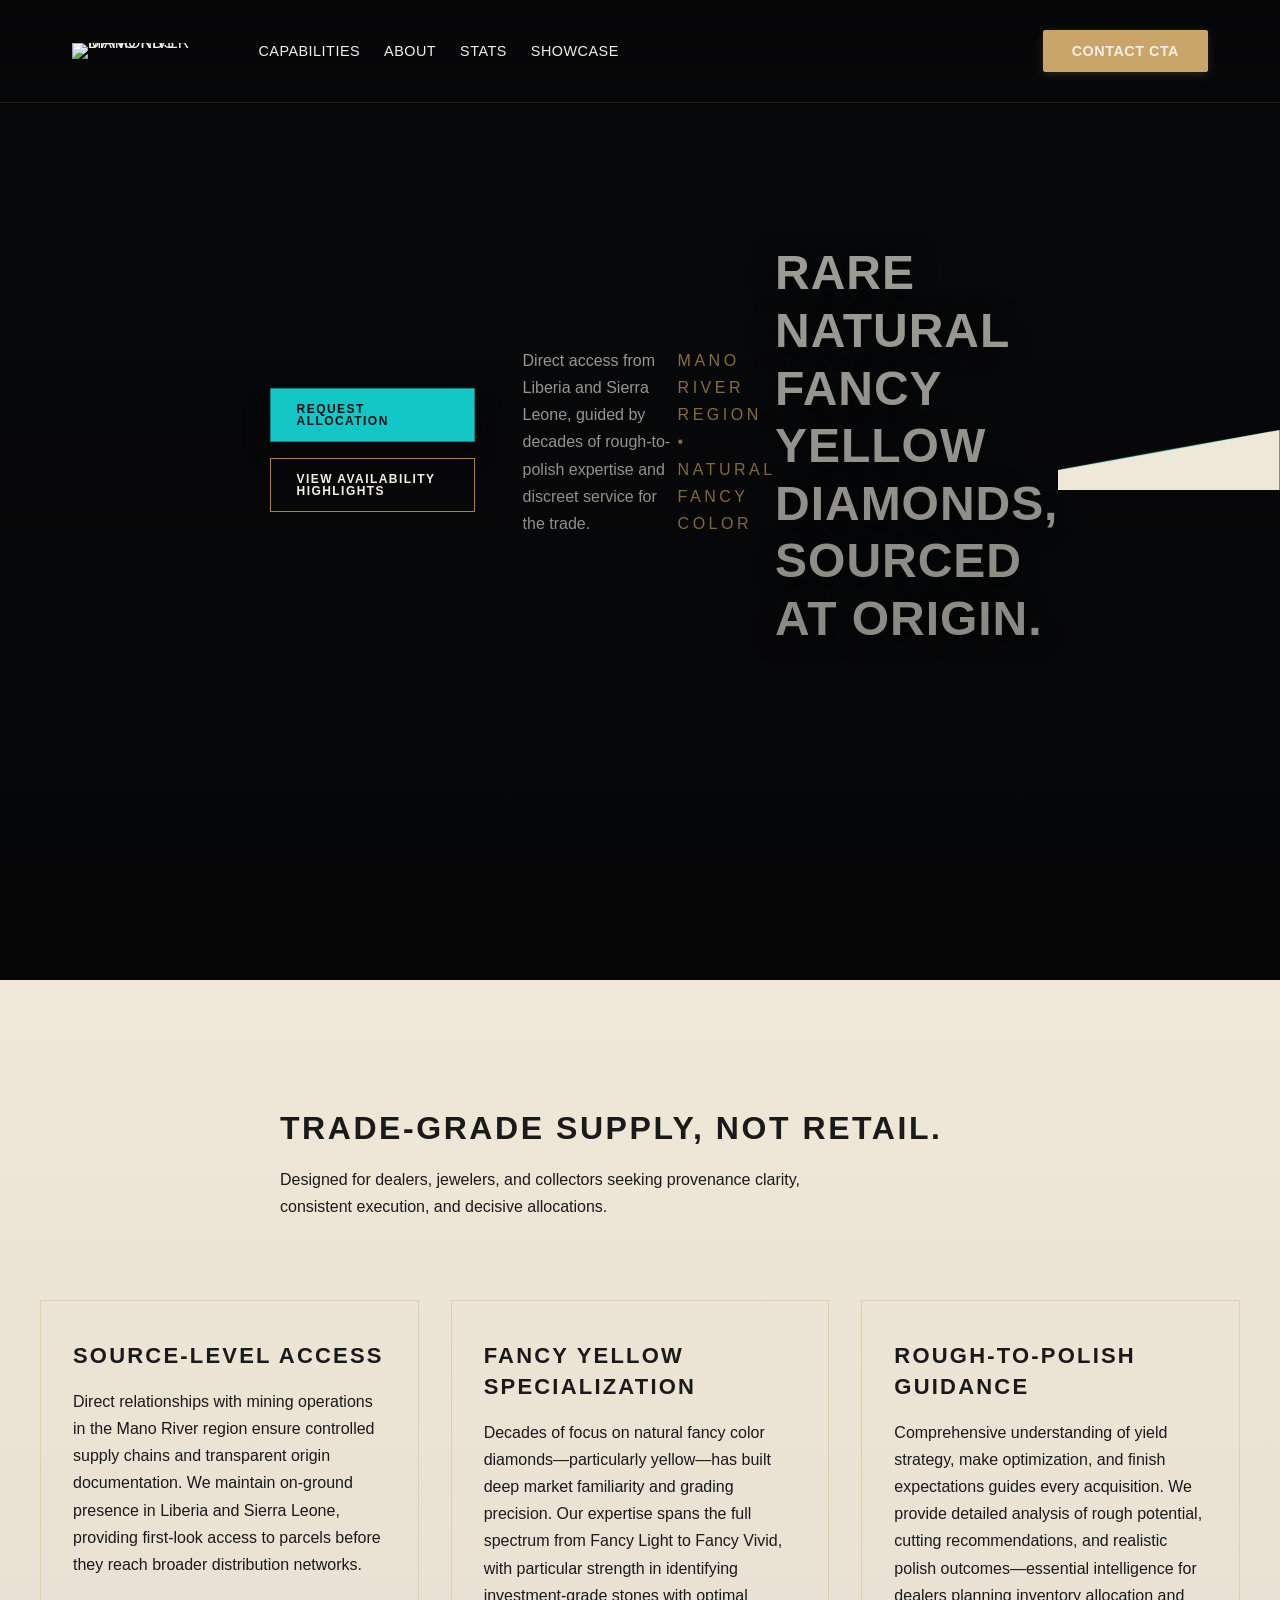
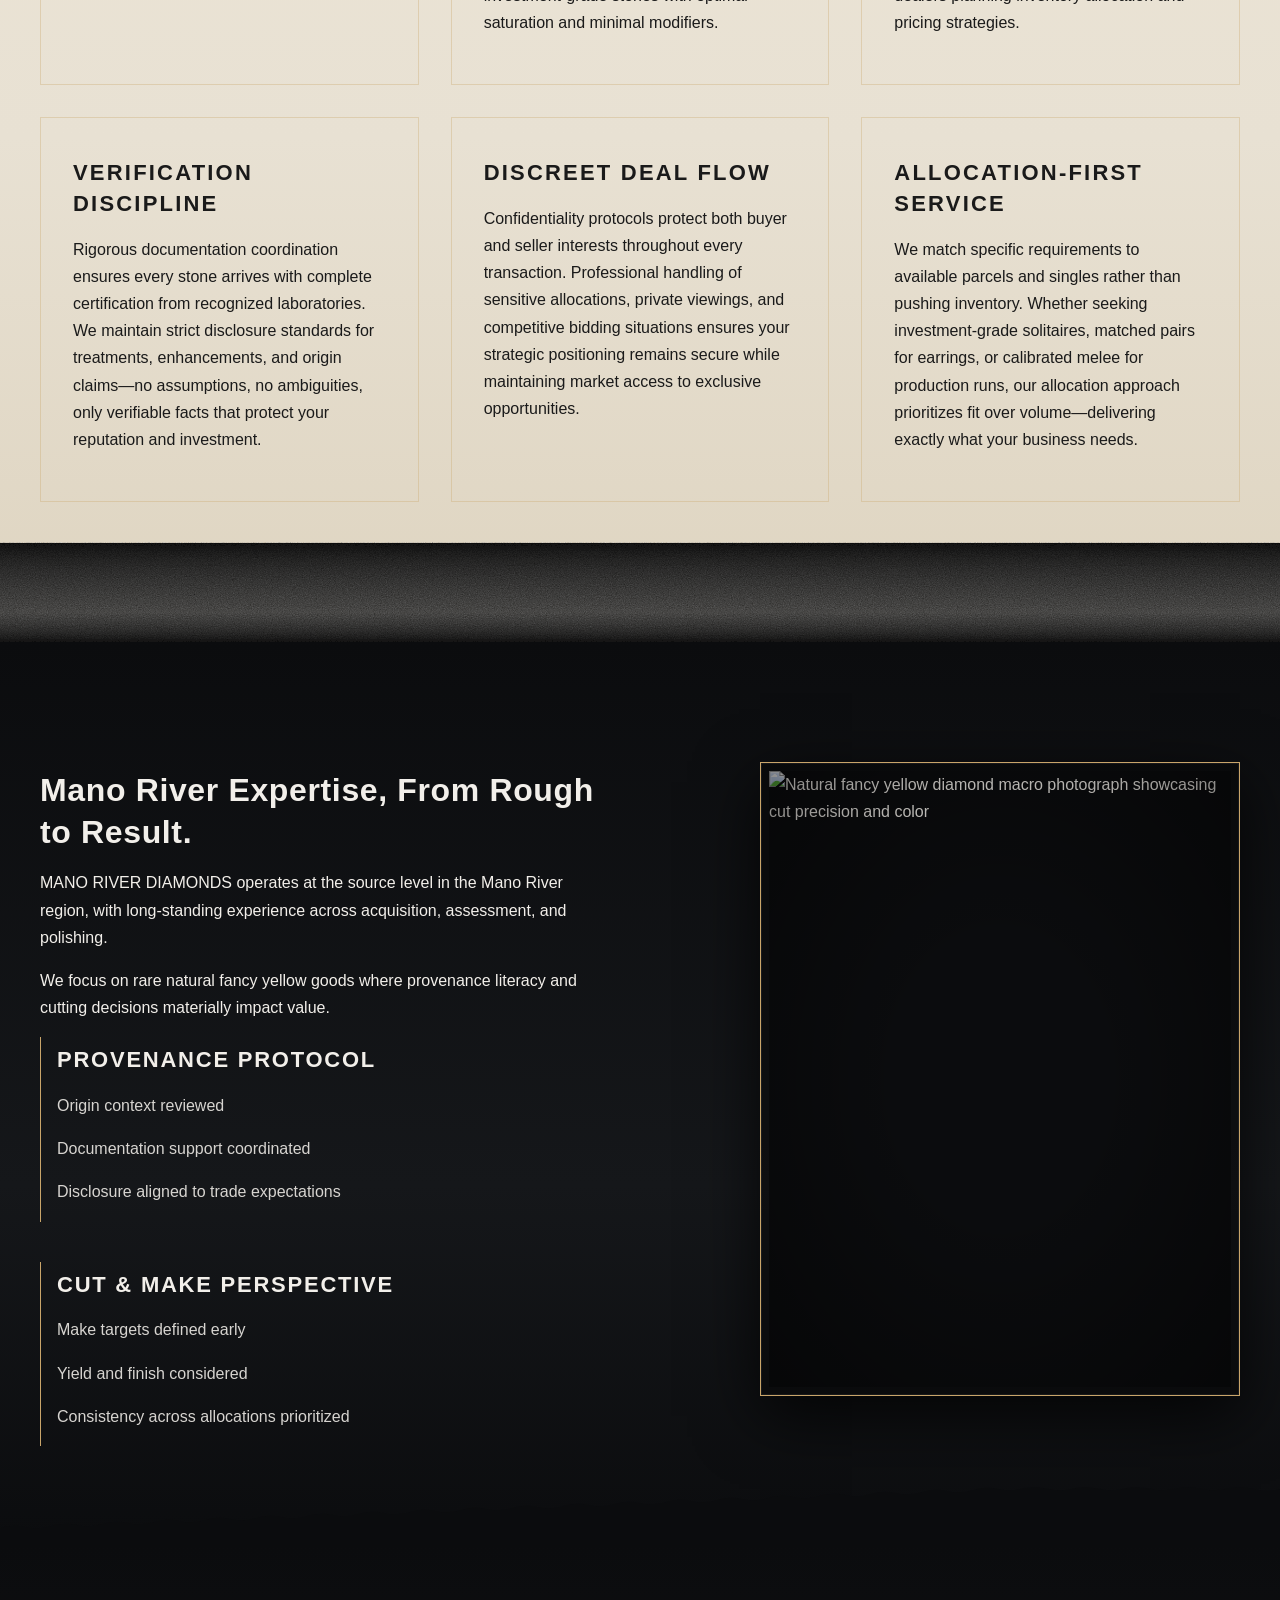
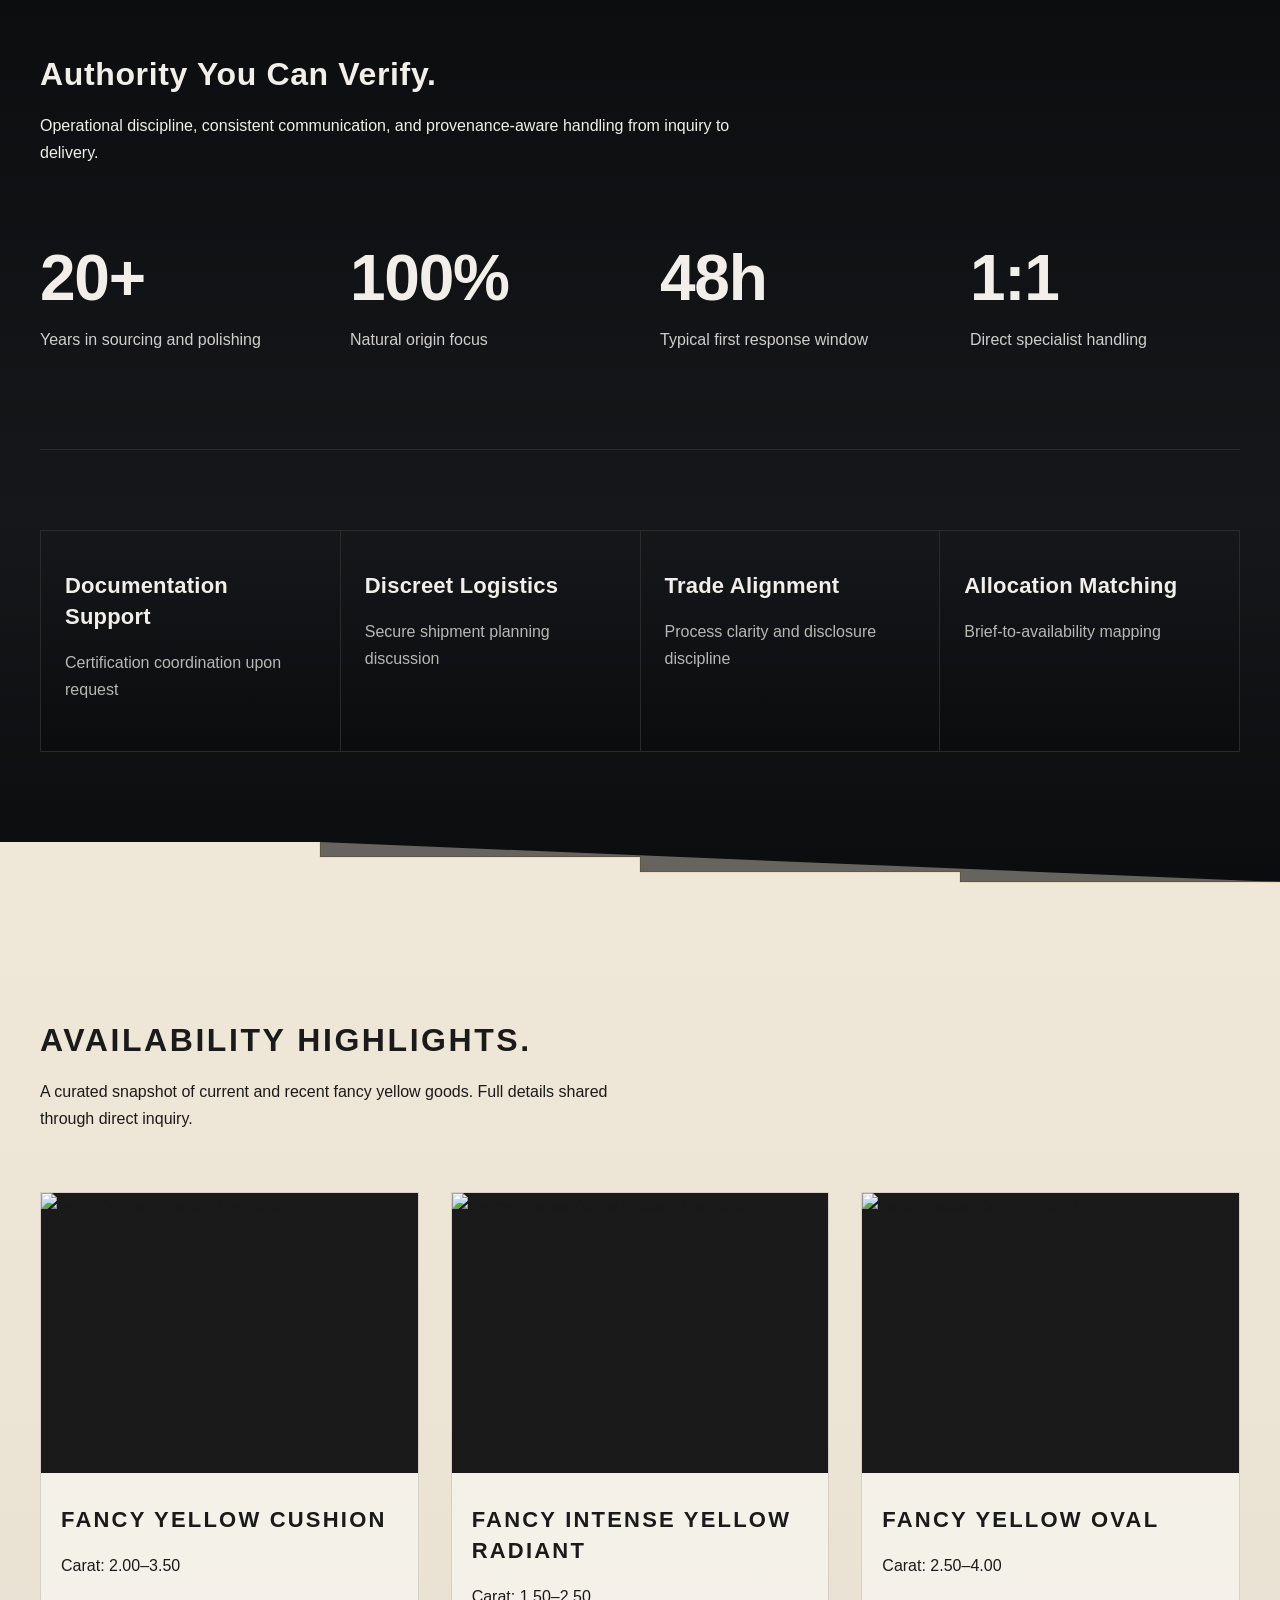
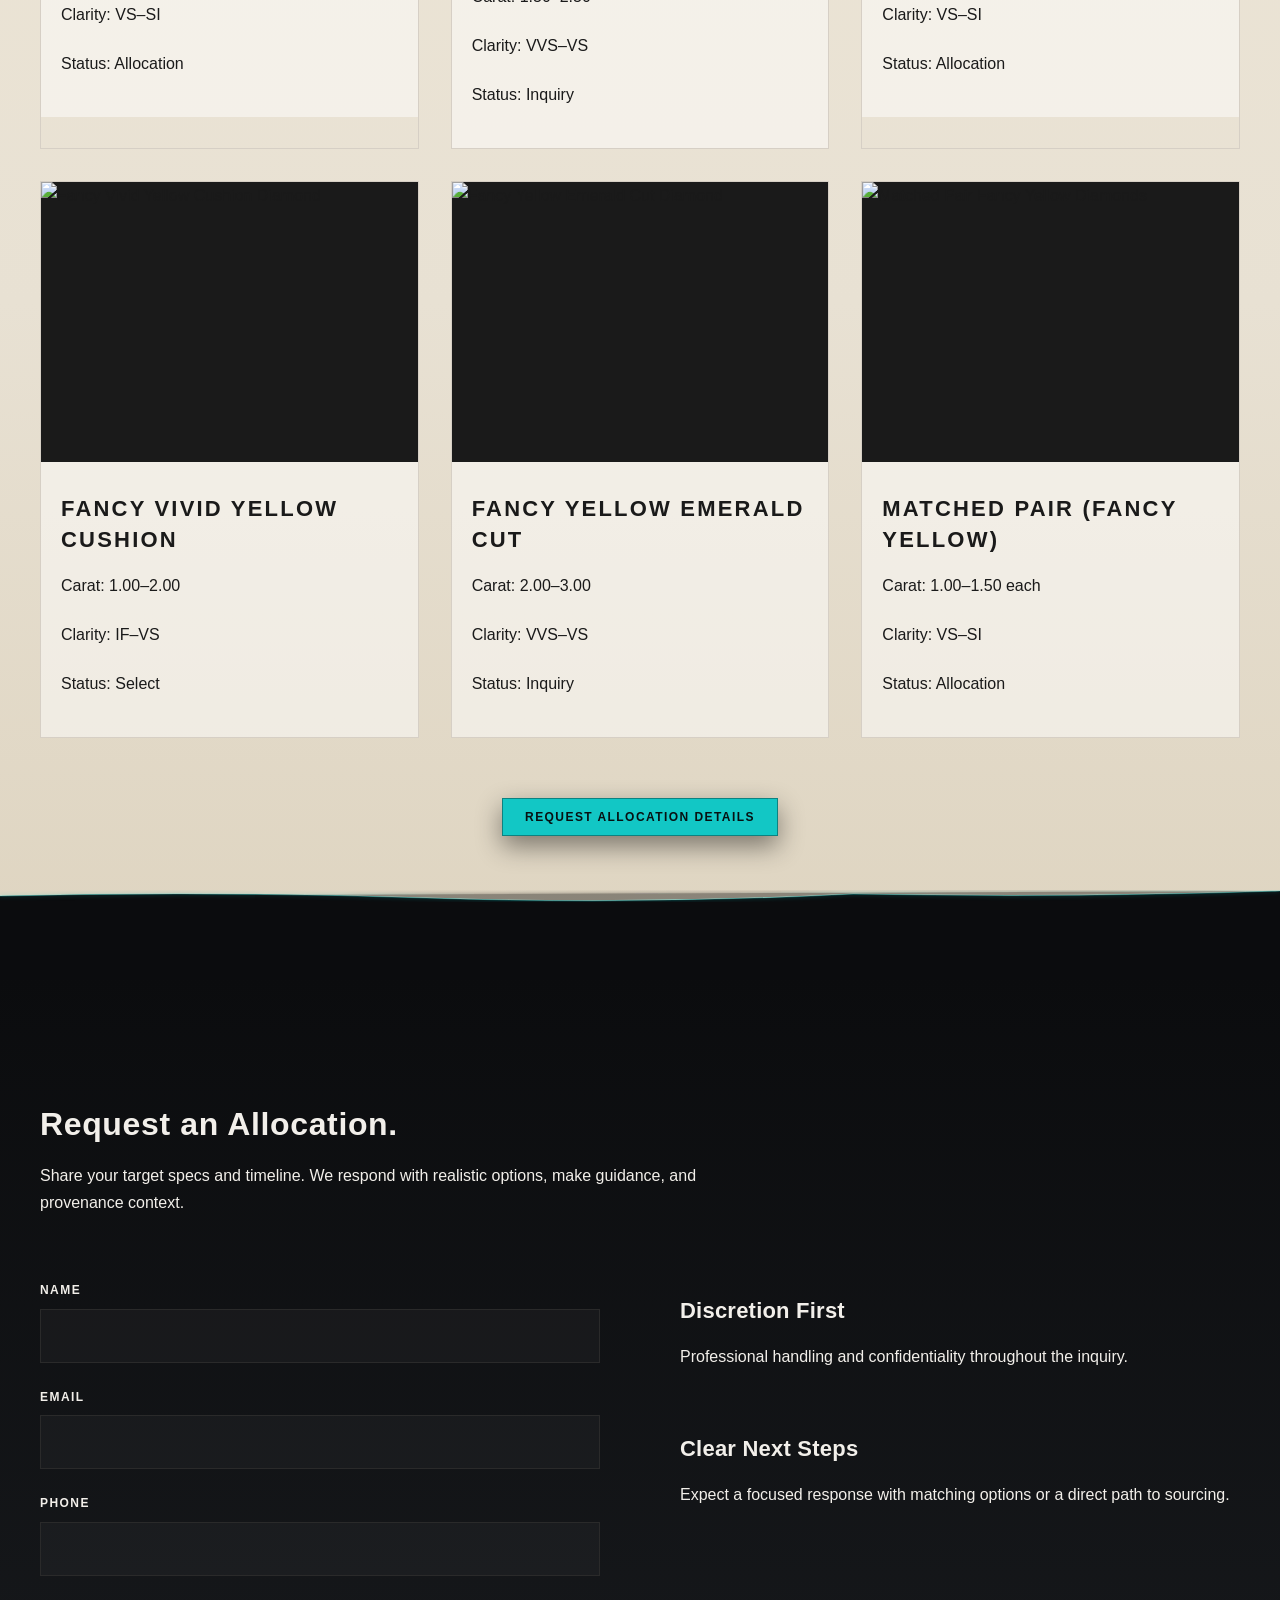
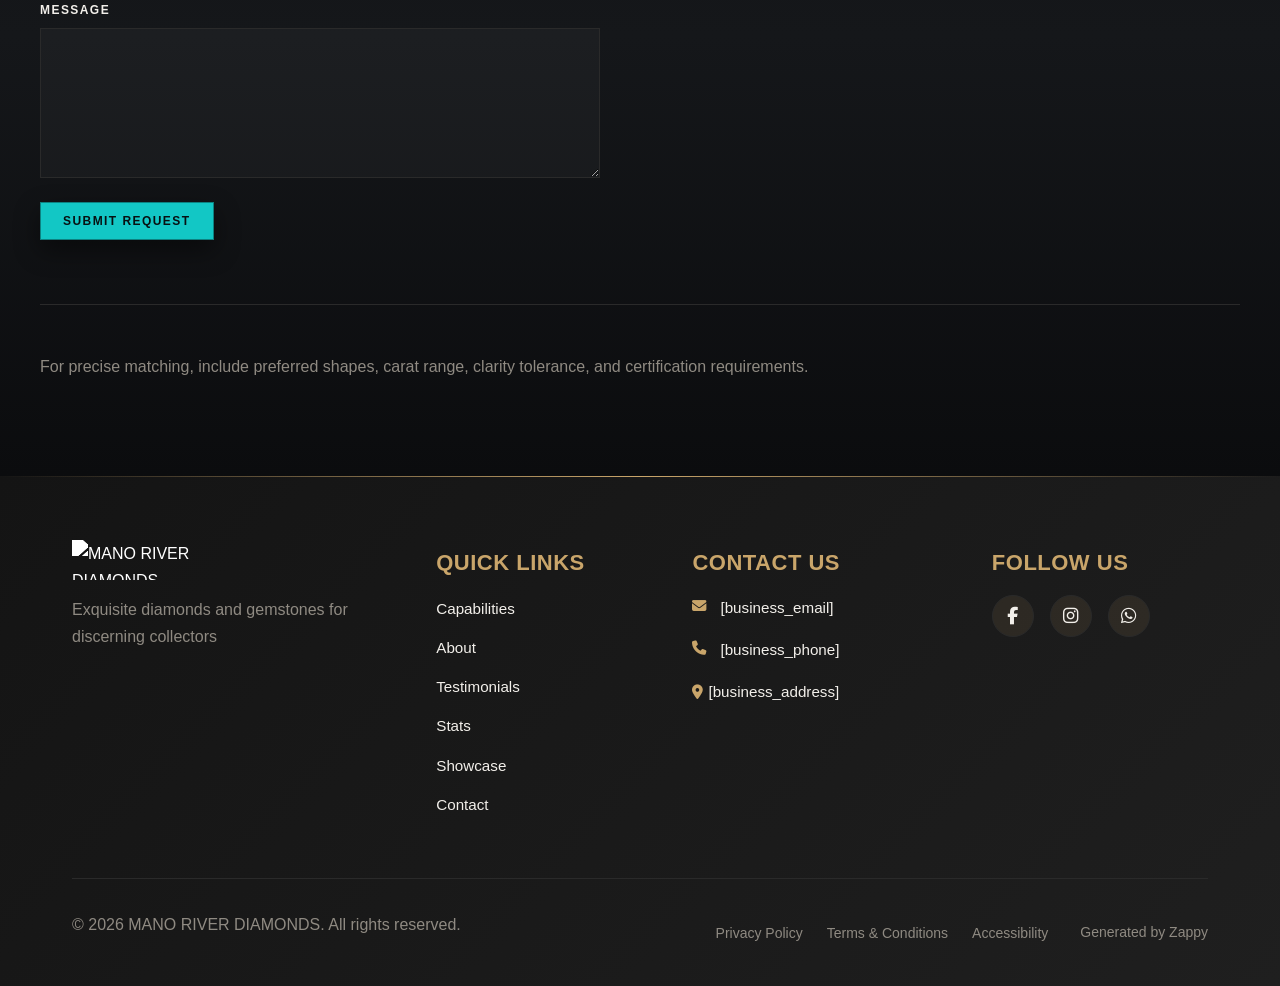
==== commit 205041ea: "Background sync: Progressive GitHub Sync" ====
--- a/public/index.html
+++ b/public/index.html
@@ -1 +1 @@
-<!doctype html><html dir="ltr" lang="en"><head><meta charset="UTF-8"><meta content="width=device-width,initial-scale=1" name="viewport"><meta content="index, follow" name="robots"><title>Rare Natural Fancy Yellow Diamonds — MANO RIVER DIAMONDS</title><meta content="Source-level expertise in natural fancy color diamonds from West Africa&#39;s Mano River region. Decades of experience serving international dealers, jewelers, and collectors with authenticated rare gems." name="description"><meta content="natural fancy yellow diamonds West Africa, natural diamond limited, natural fancy, rare color diamonds Liberia Sierra Leone, luxury diamond sourcing" name="keywords"><link href="/assets/favicon.ico" rel="icon" type="image/x-icon"><link href="/assets/favicon-16x16.png" rel="icon" type="image/png" sizes="16x16"><link href="/assets/favicon-32x32.png" rel="icon" type="image/png" sizes="32x32"><link href="/assets/favicon-48x48.png" rel="icon" type="image/png" sizes="48x48"><link href="/assets/favicon-192x192.png" rel="icon" type="image/png" sizes="192x192"><link href="/assets/favicon-512x512.png" rel="icon" type="image/png" sizes="512x512"><link href="/assets/apple-touch-icon.png" rel="apple-touch-icon"><script>!function(){"use strict";var t="96eda7d1-3c78-42a6-a48d-8eaef737bcee",e="https://api.zappy5.com/api/analytics/track",a=18e5,n=2592e6,o=!0,i=!0,r=!0;var s=function(){var e="zappy_visitor_"+t,a=null;try{if(a=localStorage.getItem(e)){var o=JSON.parse(a),i=Date.now();if(i-o.created<n)return o.lastSeen=i,localStorage.setItem(e,JSON.stringify(o)),o.id}}catch(t){console.warn("Zappy Analytics: LocalStorage not available")}var r="zv_"+Date.now()+"_"+Math.random().toString(36).substr(2,9);try{localStorage.setItem(e,JSON.stringify({id:r,created:Date.now(),lastSeen:Date.now()}))}catch(t){}return r}(),c=function(){var e="zappy_session_"+t,n=null;try{if(n=sessionStorage.getItem(e)){var o=JSON.parse(n),i=Date.now();if(i-o.timestamp<a)return o.timestamp=i,sessionStorage.setItem(e,JSON.stringify(o)),o.id}}catch(t){console.warn("Zappy Analytics: SessionStorage not available")}var r="zs_"+Date.now()+"_"+Math.random().toString(36).substr(2,9);try{sessionStorage.setItem(e,JSON.stringify({id:r,timestamp:Date.now()}))}catch(t){}return r}();function l(a,n){n=n||{};var o={website_id:t,event_type:a,page_path:window.location.pathname,referrer:document.referrer||"direct",visitor_id:s,session_id:c,metadata:n};if(navigator.sendBeacon){var i=new Blob([JSON.stringify(o)],{type:"application/json"});navigator.sendBeacon(e,i)}else fetch(e,{method:"POST",headers:{"Content-Type":"application/json"},body:JSON.stringify(o),keepalive:!0}).catch(function(t){console.warn("Zappy Analytics: Failed to track event",t)})}o&&l("pageview",{title:document.title,url:window.location.href}),i&&document.addEventListener("click",function(t){var e=t.target;if("BUTTON"===e.tagName||e.closest("button")){var a="BUTTON"===e.tagName?e:e.closest("button");l("click",{element:"button",text:a.textContent.trim().substring(0,100),id:a.id||null,class:a.className||null})}else if("A"===e.tagName||e.closest("a")){var n="A"===e.tagName?e:e.closest("a");l("navigation",{element:"link",text:n.textContent.trim().substring(0,100),href:n.href,external:n.hostname!==window.location.hostname})}},!0),r&&document.addEventListener("submit",function(t){var e=t.target;l("form_submit",{form_id:e.id||null,form_name:e.name||null,form_action:e.action||null,form_method:e.method||"GET"})},!0);var d=Date.now();window.addEventListener("beforeunload",function(){l("page_unload",{time_on_page:Math.floor((Date.now()-d)/1e3),page_path:window.location.pathname})}),window.zappyAnalytics={track:l,getVisitorId:function(){return s},getSessionId:function(){return c}}}()</script><meta content="Rare Natural Fancy Yellow Diamonds — MANO RIVER DIAMONDS" property="og:title"><meta content="Source-level expertise in natural fancy color diamonds from West Africa's Mano River region. Decades of experience serving international dealers, jewelers, and collectors with authenticated rare gems." property="og:description"><meta content="website" property="og:type"><meta content="en_US" property="og:locale"><meta content="summary_large_image" name="twitter:card"><meta content="Rare Natural Fancy Yellow Diamonds — MANO RIVER DIAMONDS" name="twitter:title"><meta content="Source-level expertise in natural fancy color diamonds from West Africa's Mano River region. Decades of experience serving international dealers, jewelers, and collectors with authenticated rare gems." name="twitter:description"><link href="https://cdnjs.cloudflare.com/ajax/libs/font-awesome/6.4.0/css/all.min.css" rel="stylesheet"><link href="/assets/favicon.ico" rel="icon" type="image/x-icon"><link href="/assets/favicon-16x16.png" rel="icon" type="image/png" sizes="16x16"><link href="/assets/favicon-32x32.png" rel="icon" type="image/png" sizes="32x32"><link href="/assets/favicon-48x48.png" rel="icon" type="image/png" sizes="48x48"><link href="/assets/favicon-192x192.png" rel="icon" type="image/png" sizes="192x192"><link href="/assets/favicon-512x512.png" rel="icon" type="image/png" sizes="512x512"><link href="/assets/apple-touch-icon.png" rel="apple-touch-icon"><link href="https://cdn.jsdelivr.net/npm/vanilla-cookieconsent@3/dist/cookieconsent.css" rel="stylesheet"><script src="https://cdn.jsdelivr.net/npm/vanilla-cookieconsent@3/dist/cookieconsent.umd.js"></script><script src="https://cdn.jsdelivr.net/gh/mickidum/acc_toolbar/acctoolbar/acctoolbar.min.js"></script><style data-zappy-section-v2-css="true">.home-Hero-section{position:relative;width:100%;min-height:100vh;display:flex;align-items:center;justify-content:flex-start;overflow:visible;padding-bottom:80px;background-color:#0b0c0e;color:var(--text-light)}.home-Hero-section__background{position:absolute;top:0;left:0;width:100%;height:100%;background-size:cover;background-position:center;background-repeat:no-repeat;z-index:0}.home-Hero-section__overlay{position:absolute;top:0;left:0;width:100%;height:100%;background:linear-gradient(90deg,rgba(0,0,0,.85) 0,rgba(0,0,0,.72) 28%,rgba(0,0,0,.35) 55%,rgba(0,0,0,0) 78%);z-index:1;pointer-events:none}.home-Hero-section__content-wrapper{position:relative;z-index:2;width:100%;max-width:1200px;margin:0 auto;padding:0 48px;display:flex;align-items:center;min-height:100vh}.home-Hero-section__content{max-width:580px;margin-left:0}.home-Hero-section__provenance{font-family:Montserrat,system-ui,-apple-system,Segoe UI,Roboto,Arial,sans-serif;font-size:10px;font-weight:700;letter-spacing:.22em;text-transform:uppercase;color:#d3b25c;margin:0 0 24px 0;line-height:1.4}.home-Hero-section__headline{font-family:Cinzel,"Trajan Pro","Times New Roman",serif;font-size:46px;font-weight:400;letter-spacing:.02em;line-height:1.05;color:#f3f0e7;text-transform:uppercase;margin:0 0 28px 0;text-shadow:0 4px 24px rgba(0,0,0,.65)}.home-Hero-section__supporting{font-family:Montserrat,system-ui,-apple-system,Segoe UI,Roboto,Arial,sans-serif;font-size:16px;font-weight:400;line-height:1.75;color:#f3f0e7;margin:0 0 36px 0;max-width:520px}.home-Hero-section__cta-group{display:flex;gap:16px;align-items:center;flex-wrap:wrap}.home-Hero-section__btn{display:inline-block;text-decoration:none;font-family:Montserrat,system-ui,-apple-system,Segoe UI,Roboto,Arial,sans-serif;font-weight:700;letter-spacing:.12em;text-transform:uppercase;font-size:12px;line-height:1;padding:14px 26px;border-radius:0;transition:all .25s ease;cursor:pointer}.home-Hero-section__btn--primary{background:#12c7c5;color:#071112;border:1px solid rgba(0,0,0,.35);box-shadow:0 10px 26px rgba(0,0,0,.45)}.home-Hero-section__btn--primary:hover{background:#18d7d4;box-shadow:0 0 0 1px rgba(18,199,197,.35),0 0 34px rgba(18,199,197,.22),0 12px 32px rgba(0,0,0,.55);transform:translateY(-2px)}.home-Hero-section__btn--primary:focus{outline:2px solid #D3B25C;outline-offset:3px}.home-Hero-section__btn--secondary{background:0 0;color:#f3f0e7;border:1px solid rgba(211,178,92,.75)}.home-Hero-section__btn--secondary:hover{background:rgba(211,178,92,.12);border-color:#d3b25c;box-shadow:0 8px 20px rgba(0,0,0,.35);transform:translateY(-2px)}.home-Hero-section__btn--secondary:focus{outline:2px solid #D3B25C;outline-offset:3px}.home-Hero-section__divider-wrapper{position:absolute;bottom:0;left:0;width:100%;height:80px;pointer-events:none;z-index:5}.home-Hero-section__divider-wrapper svg{display:block;width:100%;height:100%}@media (max-width:768px){.home-Hero-section{min-height:100vh;padding-bottom:60px}.home-Hero-section__content-wrapper{padding:100px 16px 0 16px;min-height:calc(100vh - 60px)}.home-Hero-section__content{max-width:100%}.home-Hero-section__provenance{font-size:9px;letter-spacing:.18em;margin-bottom:18px}.home-Hero-section__headline{font-size:32px;line-height:1.1;margin-bottom:20px}.home-Hero-section__supporting{font-size:14px;line-height:1.65;margin-bottom:28px}.home-Hero-section__cta-group{flex-direction:column;gap:12px;align-items:stretch}.home-Hero-section__btn{text-align:center;padding:12px 20px;font-size:11px}.home-Hero-section__divider-wrapper{height:60px}.home-Hero-section__overlay{background:linear-gradient(180deg,rgba(0,0,0,.82) 0,rgba(0,0,0,.68) 40%,rgba(0,0,0,.45) 70%,rgba(0,0,0,.25) 100%)}}@media (min-width:769px) and (max-width:1024px){.home-Hero-section__content-wrapper{padding:0 32px}.home-Hero-section__headline{font-size:38px}.home-Hero-section__content{max-width:520px}}</style><link href="/styles.css" rel="stylesheet"><style id="zappy-dropdown-submenu-styles">#navMenu li:has(.sub-menu),.nav-menu li:has(.sub-menu),.navbar li:has(.sub-menu),nav li:has(.sub-menu){position:relative}#navMenu .sub-menu,.nav-menu .sub-menu,.navbar .sub-menu,nav .sub-menu{display:block!important;position:absolute!important;top:100%;left:0;min-width:220px;background:#fff;border-radius:8px;box-shadow:0 8px 25px rgba(0,0,0,.15);padding:8px 0;opacity:0;visibility:hidden;transform:translateY(10px);transition:all .3s ease;z-index:1000;list-style:none;pointer-events:none}#navMenu li:hover>.sub-menu,.nav-menu li:hover>.sub-menu,.navbar li:hover>.sub-menu,nav li:hover>.sub-menu{opacity:1!important;visibility:visible!important;transform:translateY(0)!important;pointer-events:auto!important}.sub-menu li{list-style:none;margin:0;padding:0}.sub-menu a{display:block!important;padding:10px 16px!important;color:var(--text-dark,#333)!important;font-weight:500;text-decoration:none;white-space:nowrap;transition:background-color .2s}.sub-menu a:hover{background-color:#f5f5f5}[dir=rtl] .nav-menu .sub-menu,[dir=rtl] .navbar .sub-menu,[dir=rtl] nav .sub-menu,html[lang=ar] .nav-menu .sub-menu,html[lang=ar] .navbar .sub-menu,html[lang=ar] nav .sub-menu,html[lang=he] .nav-menu .sub-menu,html[lang=he] .navbar .sub-menu,html[lang=he] nav .sub-menu{left:auto!important;right:0!important}.sub-menu:empty,.sub-menu:not(:has(li)),.sub-menu:not(:has(li:not(.zappy-hidden-menu-item))){display:none!important;opacity:0!important;visibility:hidden!important;pointer-events:none!important}li:has(.menu-group-title):hover>.sub-menu{opacity:1!important;visibility:visible!important;transform:translateY(0)!important;pointer-events:auto!important}#navMenu>li>.menu-group-title,.nav-menu>li>.menu-group-title{display:inline-block;padding:.5rem 1rem;cursor:default;user-select:none}@media (max-width:768px){#navMenu .sub-menu,.nav-menu .sub-menu,.navbar .sub-menu,nav .sub-menu{position:static!important;transform:none!important;box-shadow:none!important;background:0 0!important;max-height:0;overflow:hidden;opacity:0;visibility:hidden;transition:max-height .3s ease,opacity .3s ease;padding:0!important;border-radius:0!important}.sub-menu.mobile-expanded{max-height:500px!important;opacity:1!important;visibility:visible!important;padding:8px 0 8px 16px!important}[dir=rtl] .sub-menu.mobile-expanded,html[lang=he] .sub-menu.mobile-expanded{padding:8px 16px 8px 0!important}#navMenu li:hover>.sub-menu,.nav-menu li:hover>.sub-menu,.navbar li:hover>.sub-menu,nav li:hover>.sub-menu{opacity:0;visibility:hidden;pointer-events:none}#navMenu li>.sub-menu.mobile-expanded,.nav-menu li>.sub-menu.mobile-expanded,.navbar li>.sub-menu.mobile-expanded,nav li>.sub-menu.mobile-expanded{opacity:1!important;visibility:visible!important;pointer-events:auto!important}#navMenu li:has(.sub-menu),.nav-menu li:has(.sub-menu),.navbar li:has(.sub-menu),nav li:has(.sub-menu){display:flex!important;flex-wrap:wrap!important;align-items:center!important;position:relative!important;min-height:44px!important}#navMenu li:has(.sub-menu)>a,.nav-menu li:has(.sub-menu)>a,.navbar li:has(.sub-menu)>a,nav li:has(.sub-menu)>a{flex:1!important;min-width:0!important}#navMenu li:has(.sub-menu)>.menu-group-title,.nav-menu li:has(.sub-menu)>.menu-group-title,.navbar li:has(.sub-menu)>.menu-group-title,nav li:has(.sub-menu)>.menu-group-title{flex:1!important;min-width:0!important;padding:0!important;line-height:inherit!important}#navMenu li:has(.sub-menu)>.sub-menu,.nav-menu li:has(.sub-menu)>.sub-menu,.navbar li:has(.sub-menu)>.sub-menu,nav li:has(.sub-menu)>.sub-menu{flex-basis:100%!important;width:100%!important}#navMenu li:has(.sub-menu)>a [class*=arrow],#navMenu li:has(.sub-menu)>a [class*=chevron],.nav-menu li:has(.sub-menu)>a .fa-angle-down,.nav-menu li:has(.sub-menu)>a .fa-chevron-down,.nav-menu li:has(.sub-menu)>a [class*=arrow],.nav-menu li:has(.sub-menu)>a [class*=chevron],nav li:has(.sub-menu)>a [class*=arrow],nav li:has(.sub-menu)>a [class*=chevron]{display:none!important;visibility:hidden!important}.mobile-submenu-toggle{display:flex!important;align-items:center!important;justify-content:center!important;width:44px!important;height:auto!important;background:0 0!important;border:none!important;cursor:pointer!important;color:var(--text-dark)!important;position:static!important;flex-shrink:0!important;align-self:stretch!important;z-index:2!important;padding:0!important;margin:0!important}.mobile-submenu-toggle::after{content:''!important;width:0!important;height:0!important;border-left:6px solid transparent!important;border-right:6px solid transparent!important;border-top:7px solid currentColor!important;transition:transform .3s ease!important}.mobile-submenu-toggle.expanded::after{transform:rotate(180deg)!important}.sub-menu a{padding:10px 0!important;display:block!important;color:var(--text-dark)!important}.navbar .sub-menu li a,.zappy-products-dropdown .sub-menu a,nav.navbar .sub-menu li a{color:var(--text-dark)!important}}@media (min-width:769px){.mobile-submenu-toggle{display:none!important}}</style><style id="mobile-lang-menu-deployed-css">@media (max-width:768px){.lang-switcher,.nav-container .lang-switcher,.nav-cta-container .lang-switcher,.nav-ecommerce-icons .lang-switcher,.nav-icons-left .lang-switcher,.navbar .lang-switcher,.navbar .nav-cta-container .lang-switcher{display:none!important}.mobile-lang-menu{width:100%;border-top:1px solid rgba(128,128,128,.2);padding:8px 0 0 0;margin-top:8px}.mobile-lang-toggle{display:flex!important;align-items:center;justify-content:space-between;width:100%;padding:12px 16px;background:0 0;border:none;cursor:pointer;font-size:15px;color:inherit;font-family:inherit}.mobile-lang-toggle::after{content:'';display:inline-block;width:8px;height:8px;border-right:2px solid currentColor;border-bottom:2px solid currentColor;transform:rotate(45deg);transition:transform .3s ease;margin-left:8px}.mobile-lang-toggle.expanded::after{transform:rotate(-135deg)}.mobile-lang-options{max-height:0;overflow:hidden;transition:max-height .3s ease}.mobile-lang-options.expanded{max-height:300px}.mobile-lang-option{display:flex!important;align-items:center;gap:10px;padding:10px 24px;text-decoration:none;color:inherit;font-size:14px;font-family:inherit}.mobile-lang-option:hover{background:rgba(128,128,128,.1)}.mobile-lang-option.active{font-weight:600;opacity:.7;pointer-events:none}.mobile-lang-option img{width:20px;height:20px;border-radius:50%}}@media (min-width:769px){.mobile-lang-menu{display:none!important}}</style><style id="zappy-widget-visibility">#mic-access-tool-box,#mic-access-tool-general-button,#mic-init-access-tool #mic-access-tool-box,#mic-init-access-tool #mic-access-tool-general-button,#mic-init-access-tool .mic-access-tool-general-button,._access-icon,._access-menu,.mic-access-tool-box,.mic-access-tool-general-button,div[id*=mic-access-tool-box]{display:none!important;visibility:hidden!important;opacity:0!important;pointer-events:none!important}</style></head><body><nav class="navbar"><button class="mobile-toggle" aria-label="Menu" id="mobileToggle"><svg viewbox="0 0 24 24" fill="none" height="24" width="24" class="hamburger-icon"><path d="M3 12h18M3 6h18M3 18h18" stroke="currentColor" stroke-width="2" stroke-linecap="round"></path></svg><svg viewbox="0 0 24 24" fill="none" height="24" width="24" class="close-icon" style="display:none"><path d="M18 6L6 18M6 6l12 12" stroke="currentColor" stroke-width="2" stroke-linecap="round"></path></svg></button><button class="phone-header-btn" aria-label="Call"><svg viewbox="0 0 24 24" fill="currentColor" height="20" width="20"><path d="M22 16.92v3a2 2 0 0 1-2.18 2 19.79 19.79 0 0 1-8.63-3.07 19.5 19.5 0 0 1-6-6 19.79 19.79 0 0 1-3.07-8.67A2 2 0 0 1 4.11 2h3a2 2 0 0 1 2 1.72 12.84 12.84 0 0 0 .7 2.81 2 2 0 0 1-.45 2.11L8.09 9.91a16 16 0 0 0 6 6l1.27-1.27a2 2 0 0 1 2.11-.45 12.84 12.84 0 0 0 2.81.7A2 2 0 0 1 22 16.92z"></path></svg></button><div class="nav-container"><div class="nav-brand"><a href="/" class="logo-link"><img alt="MANO RIVER DIAMONDS" src="/assets/mano-river-diamonds-luxury-diamonds-and-gemstones-logo.webp" class="logo"></a></div><ul class="nav-menu" id="navMenu"><li><a href="#capabilities">Capabilities</a></li><li><a href="#about">About</a></li><li><a href="#stats">Stats</a></li><li><a href="#showcase">Showcase</a></li></ul><div class="nav-cta-container"><a href="#cta" class="nav-cta-btn">Contact Cta</a></div></div></nav><script>window.addEventListener("load",function(){const e=document.querySelector(".navbar, nav, header");if(!e)return void console.log("[Navbar] Navbar element not found");let t=document.getElementById("mobileToggle")||document.querySelector(".mobile-toggle")||document.querySelector(".hamburger")||document.querySelector(".hamburger-menu")||document.querySelector(".menu-toggle")||document.querySelector(".burger-menu")||document.querySelector('[aria-label="Menu"]')||document.querySelector('[aria-label="תפריט"]');const o=document.querySelector(".phone-header-btn"),n=window.getComputedStyle(e);let r=n.backgroundColor;if(console.log("[Navbar] Initial navbar background:",r),"transparent"===r||"rgba(0, 0, 0, 0)"===r||r.startsWith("rgba")&&r.includes(", 0)")){const e=n.backgroundImage;if(e&&"none"!==e)console.log("[Navbar] Navbar has background image/gradient, using dark text"),r="rgb(240, 240, 240)";else{const e=window.getComputedStyle(document.body).backgroundColor;console.log("[Navbar] Navbar transparent, using body background:",e),r=e}}const i=r.match(/\d+/g);if(i&&i.length>=3){const e=(.299*parseInt(i[0])+.587*parseInt(i[1])+.114*parseInt(i[2]))/255;console.log("[Navbar] Mobile button colors preserved from Claude CSS (luminance:",e.toFixed(2)+")");const n=document.createElement("style");n.id="zappy-mobile-nav-fix";document.documentElement.lang;document.documentElement.dir,n.textContent='\n        /* Hide mobile buttons on desktop, show only on mobile */\n        @media (min-width: 769px) {\n          .mobile-toggle,\n          .phone-header-btn {\n            display: none !important;\n          }\n        }\n        \n        /* Show and position mobile buttons correctly on mobile */\n        @media (max-width: 768px) {\n          .mobile-toggle,\n          .phone-header-btn {\n            position: absolute !important;\n            top: 50% !important;\n            transform: translateY(-50%) !important;\n            z-index: 1001 !important;\n            display: flex !important;\n            align-items: center !important;\n            justify-content: center !important;\n            width: 36px !important;\n            height: 36px !important;\n            border-radius: 50% !important;\n            border: none !important;\n            cursor: pointer !important;\n            padding: 6px !important;\n            background: none !important;\n            color: var(--nav-text, var(--text-dark)) !important;\n          }\n          \n          /* LTR positioning (default): hamburger LEFT, phone RIGHT */\n          html:not([dir="rtl"]):not([lang="he"]):not([lang="ar"]) .mobile-toggle,\n          html[dir="ltr"] .mobile-toggle {\n            left: 12px !important;\n            right: auto !important;\n          }\n          html:not([dir="rtl"]):not([lang="he"]):not([lang="ar"]) .phone-header-btn,\n          html[dir="ltr"] .phone-header-btn {\n            right: 12px !important;\n            left: auto !important;\n          }\n          \n          /* RTL positioning: hamburger RIGHT, phone LEFT */\n          html[dir="rtl"] .mobile-toggle,\n          html[lang="he"] .mobile-toggle,\n          html[lang="ar"] .mobile-toggle {\n            right: 12px !important;\n            left: auto !important;\n          }\n          html[dir="rtl"] .phone-header-btn,\n          html[lang="he"] .phone-header-btn,\n          html[lang="ar"] .phone-header-btn {\n            left: 12px !important;\n            right: auto !important;\n          }\n          \n          /* CRITICAL: Ensure nav-container has min-height on mobile */\n          /* All children are positioned absolutely/fixed on mobile, so height:auto collapses to 0 */\n          .nav-container {\n            min-height: 70px !important;\n            position: relative !important;\n          }\n          \n          /* Ensure SVG icons are properly sized and inherit color */\n          .mobile-toggle svg,\n          .phone-header-btn svg {\n            width: 24px !important;\n            height: 24px !important;\n            /* Don\'t force display - let JavaScript control hamburger/close toggle */\n          }\n          \n          /* Reset nav-cta-container on mobile - remove desktop box-shadow/padding */\n          /* that creates a visible ghost box when CTA button is hidden */\n          .nav-cta-container {\n            box-shadow: none !important;\n            padding: 0 !important;\n          }\n          \n          /* Hide nav-cta-container entirely on mobile when there\'s no lang-switcher */\n          /* (only the CTA button is inside, and it\'s hidden on mobile) */\n          .nav-cta-container:not(:has(.lang-switcher)) {\n            display: none !important;\n          }\n          \n          /* CRITICAL: Prevent hero image fade gradient from bleeding over headline text */\n          /* The .image-fade-gradient has bottom: -30px (extends below parent) */\n          /* On mobile stacked layout, this overlaps the h1 text below the image */\n          .hero-image-column {\n            overflow: hidden !important;\n          }\n          .image-fade-gradient {\n            bottom: 0 !important;\n          }\n          \n          /* Hide desktop language switcher on mobile - hamburger menu handles it */\n          /* High specificity to override stored CSS */\n          .lang-switcher,\n          .nav-cta-container .lang-switcher,\n          .nav-container .lang-switcher,\n          .navbar .lang-switcher,\n          .navbar .nav-cta-container .lang-switcher {\n            display: none !important;\n          }\n        }\n      ';const r=document.getElementById("zappy-mobile-nav-fix");r&&r.remove(),document.head.appendChild(n),console.log("[Navbar] Critical CSS injected for mobile nav positioning");const l=window.innerWidth<=768;if(t){const e=t.querySelector(".hamburger-icon"),o=t.querySelector(".close-icon");e&&(e.style.setProperty("width","24px","important"),e.style.setProperty("height","24px","important"),e.style.setProperty("display","block","important")),o&&(o.style.setProperty("width","24px","important"),o.style.setProperty("height","24px","important"),o.style.setProperty("display","none","important")),l?(t.style.setProperty("position","absolute","important"),t.style.setProperty("top","50%","important"),t.style.setProperty("transform","translateY(-50%)","important"),t.style.setProperty("z-index","1001","important"),t.style.removeProperty("left"),t.style.removeProperty("right"),console.log("[Navbar] Mobile toggle positioning applied (mobile viewport)")):(t.style.removeProperty("position"),t.style.removeProperty("top"),t.style.removeProperty("transform"),t.style.removeProperty("z-index"),t.style.removeProperty("left"),t.style.removeProperty("right"),console.log("[Navbar] Desktop viewport - cleared mobile toggle inline positioning"))}if(o){const e=o.querySelector("svg");e&&(e.style.width="24px",e.style.height="24px",e.setAttribute("width","24"),e.setAttribute("height","24")),l?(o.style.setProperty("position","absolute","important"),o.style.setProperty("top","50%","important"),o.style.setProperty("transform","translateY(-50%)","important"),o.style.setProperty("z-index","1001","important"),o.style.removeProperty("left"),o.style.removeProperty("right"),console.log("[Navbar] Phone button positioning applied (mobile viewport)")):(o.style.removeProperty("position"),o.style.removeProperty("top"),o.style.removeProperty("transform"),o.style.removeProperty("z-index"),o.style.removeProperty("left"),o.style.removeProperty("right"),console.log("[Navbar] Desktop viewport - cleared phone button inline positioning"))}}else console.log("[Navbar] Could not parse background color:",r);t=document.getElementById("mobileToggle")||document.querySelector(".mobile-toggle")||document.querySelector(".hamburger")||document.querySelector(".hamburger-menu")||document.querySelector(".menu-toggle")||document.querySelector(".burger-menu")||document.querySelector('[aria-label="Menu"]')||document.querySelector('[aria-label="תפריט"]');const l=document.getElementById("navMenu")||document.querySelector(".nav-menu")||document.querySelector(".nav-links")||document.querySelector("nav ul:not(.submenu)");if(!t||!l)return void console.log("[Navbar] Mobile toggle or menu not found:",{toggle:!!t,menu:!!l});l.id||(l.id="navMenu"),console.log("[Navbar] Initializing mobile menu...");const a=t.cloneNode(!0);t.parentNode.replaceChild(a,t),a.addEventListener("click",function(e){e.preventDefault(),e.stopPropagation();const t=this.querySelector(".hamburger-icon"),o=this.querySelector(".close-icon");l.classList.contains("active")?(l.classList.remove("active"),t&&t.style.setProperty("display","block","important"),o&&o.style.setProperty("display","none","important"),document.body.style.overflow="",console.log("[Navbar] Menu closed")):(l.classList.add("active"),t&&t.style.setProperty("display","none","important"),o&&o.style.setProperty("display","block","important"),document.body.style.overflow="hidden",console.log("[Navbar] Menu opened"))}),l.querySelectorAll("a").forEach(function(e){e.addEventListener("click",function(){if("#"===this.getAttribute("href"))return;const e=a.querySelector(".hamburger-icon"),t=a.querySelector(".close-icon");l.classList.remove("active"),e&&e.style.setProperty("display","block","important"),t&&t.style.setProperty("display","none","important"),document.body.style.overflow="",console.log("[Navbar] Menu closed (link clicked)")})});var s=l.querySelectorAll(".dropdown-toggle");s.forEach(function(e){e.addEventListener("click",function(e){e.preventDefault(),e.stopPropagation();var t=this.closest(".nav-dropdown");t&&(t.parentNode.querySelectorAll(".nav-dropdown.open").forEach(function(e){e!==t&&e.classList.remove("open")}),t.classList.toggle("open"),console.log("[Navbar] Dropdown toggled:",t.classList.contains("open")?"open":"closed"))})}),document.addEventListener("click",function(e){e.target.closest(".nav-dropdown")||document.querySelectorAll(".nav-dropdown.open").forEach(function(e){e.classList.remove("open")})}),console.log("[Navbar] Dropdown handlers initialized for "+s.length+" dropdowns"),o&&o.addEventListener("click",function(){const e=document.querySelectorAll('a[href^="tel:"]'),t=e.length>0?e[0].getAttribute("href").replace("tel:",""):"[business_phone]";window.location.href="tel:"+t,console.log("[Navbar] Phone button clicked")}),console.log("[Navbar] Mobile menu initialized successfully");const p=function(){const e=document.querySelector(".whatsapp-float");e&&(window.innerWidth>=769?(e.style.setProperty("display","none","important"),e.style.setProperty("visibility","hidden","important"),e.style.setProperty("opacity","0","important"),e.style.setProperty("pointer-events","none","important"),console.log("[WhatsApp] Button hidden on desktop")):(e.style.removeProperty("display"),e.style.removeProperty("visibility"),e.style.removeProperty("opacity"),e.style.removeProperty("pointer-events"),console.log("[WhatsApp] Button visible on mobile")))};let c;p(),window.addEventListener("resize",function(){clearTimeout(c),c=setTimeout(p,100)})})</script><main><section class="home-Hero-section" data-layout-spec="Home-Hero" id="zappy-section-1773219026372-2131" data-hero-type="fullscreen-scrim" data-zappy-bg-color="" data-zappy-bg-image="" data-zappy-bg-overlay-color="#000000" data-zappy-bg-overlay-opacity="50" data-zappy-bg-type="video" data-zappy-bg-video-type="mp4" data-zappy-bg-video-url="assets/[base64].mp4" data-zappy-section="true" style="position:relative;overflow:hidden;--zappy-bg-overlay:rgba(0, 0, 0, 0.5)"><div class="hero-video-background zappy-editable-video-bg" style="outline:none" id="hero-video-bg-1773219063682"><div class="hero-video-overlay" style="transition:background 0.3s;background:linear-gradient(rgba(0, 0, 0, 0.3), rgba(0, 0, 0, 0.5))"></div><video autoplay="" class="hero-video" loop="" muted="" playsinline=""><source src="/assets/[base64].mp4" type="video/mp4">Your browser does not support the video tag.</video><img alt="Hero background" src="/assets/site-home-hero-bg.webp" class="hero-video-fallback zappy-editable-image" loading="lazy" style="object-position:50% 50%"></div><div class="zappy-section-video-bg" style="position:absolute;inset:0;z-index:0;overflow:hidden;pointer-events:none"><div class="hero-original-overlay-hidden zappy-section-video-overlay" style="position:absolute;inset:0;z-index:1;background:rgba(0, 0, 0, 0.5);pointer-events:none;;display:none !important"></div><video autoplay="" class="zappy-section-video" loop="" muted="" playsinline="" style="position:absolute;top:50%;left:50%;min-width:100%;min-height:100%;transform:translate(-50%, -50%);object-fit:cover;z-index:0"><source src="/assets/[base64].mp4" type="video/mp4">Your browser does not support the video tag.</video></div><div class="home-Hero-section__background" style="background-image:url('assets/site-home-hero-bg.webp');background-size:cover;background-position:center;position:relative;z-index:2"></div><div class="home-Hero-section__overlay" style="display:none" data-zappy-original-bg="hidden"></div><div class="home-Hero-section__content-wrapper" style="position:relative;z-index:2"><div class="home-Hero-section__content"><p class="home-Hero-section__supporting">Direct access from Liberia and Sierra Leone, guided by decades of rough-to-polish expertise and discreet service for the trade.</p><div class="home-Hero-section__cta-group"><a href="#contact" class="home-Hero-section__btn home-Hero-section__btn--primary" data-element-id="btn-1773219063670-99ymlluac" data-element-type="button" data-native-element="true">Request Allocation</a><a href="#showcase" class="home-Hero-section__btn home-Hero-section__btn--secondary" data-element-id="btn-1773219063670-9hhc4l2f6" data-element-type="button" data-native-element="true">View Availability Highlights</a></div></div></div><p class="home-Hero-section__provenance">MANO RIVER REGION • NATURAL FANCY COLOR</p><h1 class="home-Hero-section__headline" data-element-id="move-1773219073189-f16pci5q">Rare Natural Fancy Yellow Diamonds, Sourced at Origin.</h1><div class="home-Hero-section__divider-wrapper" style="position:relative;z-index:2"><svg viewbox="0 0 1200 80" aria-hidden="true" data-no-icon-edit="true" preserveaspectratio="none" xmlns="http://www.w3.org/2000/svg"><defs><linearGradient id="home-Hero-divider-gradient" x1="0%" x2="100%" y1="0%" y2="0%"><stop offset="0%" style="stop-color:#12C7C5;stop-opacity:0.18"></stop><stop offset="50%" style="stop-color:#12C7C5;stop-opacity:0.35"></stop><stop offset="100%" style="stop-color:#12C7C5;stop-opacity:0.08"></stop></linearGradient></defs><path d="M0,80 L0,60 L1200,20 L1200,80 Z" fill="#EFE7D7"></path><path d="M0,60 L1200,20" fill="#EFE7D7" stroke="url(#home-Hero-divider-gradient)" stroke-width="1.5"></path></svg></div></section><section class="home-capabilities-section" data-layout-spec="Home-capabilities" id="capabilities"><div class="capabilities-container"><div class="capabilities-intro"><h2>Trade-Grade Supply, Not Retail.</h2><p>Designed for dealers, jewelers, and collectors seeking provenance clarity, consistent execution, and decisive allocations.</p></div><div class="capabilities-grid"><article class="capability-card"><h3>Source-Level Access</h3><p>Direct relationships with mining operations in the Mano River region ensure controlled supply chains and transparent origin documentation. We maintain on-ground presence in Liberia and Sierra Leone, providing first-look access to parcels before they reach broader distribution networks.</p></article><article class="capability-card"><h3>Fancy Yellow Specialization</h3><p>Decades of focus on natural fancy color diamonds—particularly yellow—has built deep market familiarity and grading precision. Our expertise spans the full spectrum from Fancy Light to Fancy Vivid, with particular strength in identifying investment-grade stones with optimal saturation and minimal modifiers.</p></article><article class="capability-card"><h3>Rough-to-Polish Guidance</h3><p>Comprehensive understanding of yield strategy, make optimization, and finish expectations guides every acquisition. We provide detailed analysis of rough potential, cutting recommendations, and realistic polish outcomes—essential intelligence for dealers planning inventory allocation and pricing strategies.</p></article><article class="capability-card"><h3>Verification Discipline</h3><p>Rigorous documentation coordination ensures every stone arrives with complete certification from recognized laboratories. We maintain strict disclosure standards for treatments, enhancements, and origin claims—no assumptions, no ambiguities, only verifiable facts that protect your reputation and investment.</p></article><article class="capability-card"><h3>Discreet Deal Flow</h3><p>Confidentiality protocols protect both buyer and seller interests throughout every transaction. Professional handling of sensitive allocations, private viewings, and competitive bidding situations ensures your strategic positioning remains secure while maintaining market access to exclusive opportunities.</p></article><article class="capability-card"><h3>Allocation-First Service</h3><p>We match specific requirements to available parcels and singles rather than pushing inventory. Whether seeking investment-grade solitaires, matched pairs for earrings, or calibrated melee for production runs, our allocation approach prioritizes fit over volume—delivering exactly what your business needs.</p></article></div></div><div class="capabilities-divider-wrapper"><svg viewbox="0 0 1200 100" aria-hidden="true" data-no-icon-edit="true" preserveaspectratio="none" xmlns="http://www.w3.org/2000/svg"><defs><linearGradient id="divider-fade" x1="0%" x2="0%" y1="0%" y2="100%"><stop offset="0%" style="stop-color:#141414;stop-opacity:1"></stop><stop offset="70%" style="stop-color:#141414;stop-opacity:0.85"></stop><stop offset="100%" style="stop-color:#141414;stop-"></stop></linearGradient><filter id="grain-noise"><feTurbulence basefrequency="0.9" numoctaves="4" seed="2" type="fractalNoise"></feTurbulence><feColorMatrix type="saturate" values="0"></feColorMatrix><feBlend in="SourceGraphic" mode="multiply"></feBlend></filter></defs><rect fill="rgba(201,165,106,0.25)" height="1" width="1200" x="0" y="0"></rect><rect fill="url(#divider-fade)" height="99" width="1200" x="0" y="1" filter="url(#grain-noise)"></rect></svg></div></section><section class="home-about-section" data-layout-spec="Home-about" id="about"><div class="home-about-container"><div class="home-about-content"><h2 class="home-about-title">Mano River Expertise, From Rough to Result.</h2><p class="home-about-intro">MANO RIVER DIAMONDS operates at the source level in the Mano River region, with long-standing experience across acquisition, assessment, and polishing.</p><p class="home-about-intro">We focus on rare natural fancy yellow goods where provenance literacy and cutting decisions materially impact value.</p><div class="home-about-protocols"><div class="home-about-protocol-block"><h3 class="home-about-protocol-title">Provenance Protocol</h3><p class="home-about-protocol-item">Origin context reviewed</p><p class="home-about-protocol-item">Documentation support coordinated</p><p class="home-about-protocol-item">Disclosure aligned to trade expectations</p></div><div class="home-about-protocol-block"><h3 class="home-about-protocol-title">Cut &amp; Make Perspective</h3><p class="home-about-protocol-item">Make targets defined early</p><p class="home-about-protocol-item">Yield and finish considered</p><p class="home-about-protocol-item">Consistency across allocations prioritized</p></div></div></div><div class="home-about-image-wrapper"><div class="home-about-image-frame"><img alt="Natural fancy yellow diamond macro photograph showcasing cut precision and color" src="/assets/site-home-about-image-1.webp" data-context="Cinematic macro photograph of a rare natural fancy yellow diamond on a dark matte surface, dramatic side lighting creating sharp specular highlights on the facets, controlled studio lighting with no blown-out areas, noir aesthetic with deep shadows and precise reflections, professional gemstone photography showing cut quality and color saturation, editorial luxury style, sharp focus on diamond edges and pavilion, dark charcoal background fading to black" data-placeholder="home-about-image-1" height="800" width="600"></div></div></div><div class="home-about-divider-wrapper"><svg viewbox="0 0 1200 60" aria-hidden="true" data-no-icon-edit="true" preserveaspectratio="none" xmlns="http://www.w3.org/2000/svg"><path d="M0,60 L0,42 Q12,38 24,41 Q36,44 48,40 Q60,36 72,39 Q84,42 96,38 Q108,34 120,37 Q132,40 144,36 Q156,32 168,35 Q180,38 192,34 Q204,30 216,33 Q228,36 240,32 Q252,28 264,31 Q276,34 288,30 Q300,26 312,29 Q324,32 336,28 Q348,24 360,27 Q372,30 384,26 Q396,22 408,25 Q420,28 432,24 Q444,20 456,23 Q468,26 480,22 Q492,18 504,21 Q516,24 528,20 Q540,16 552,19 Q564,22 576,18 Q588,14 600,17 Q612,20 624,16 Q636,12 648,15 Q660,18 672,14 Q684,10 696,13 Q708,16 720,12 Q732,8 744,11 Q756,14 768,10 Q780,6 792,9 Q804,12 816,8 Q828,4 840,7 Q852,10 864,6 Q876,2 888,5 Q900,8 912,4 Q924,0 936,3 Q948,6 960,2 Q972,0 984,3 Q996,6 1008,2 Q1020,0 1032,3 Q1044,6 1056,2 Q1068,0 1080,3 Q1092,6 1104,2 Q1116,0 1128,3 Q1140,6 1152,2 Q1164,0 1176,3 Q1188,6 1200,3 L1200,60 Z" fill="#0B0C0E"></path></svg></div></section><section class="home-stats-section" data-layout-spec="Home-stats" id="stats"><div class="home-stats-container"><div class="home-stats-intro"><h2>Authority You Can Verify.</h2><p>Operational discipline, consistent communication, and provenance-aware handling from inquiry to delivery.</p></div><div class="home-stats-metrics"><div class="home-stats-metric"><div class="home-stats-numeral">20+</div><p>Years in sourcing and polishing</p></div><div class="home-stats-metric"><div class="home-stats-numeral">100%</div><p>Natural origin focus</p></div><div class="home-stats-metric"><div class="home-stats-numeral">48h</div><p>Typical first response window</p></div><div class="home-stats-metric"><div class="home-stats-numeral">1:1</div><p>Direct specialist handling</p></div></div><div class="home-stats-trust-strip"><div class="home-stats-trust-block"><h3>Documentation Support</h3><p>Certification coordination upon request</p></div><div class="home-stats-trust-block"><h3>Discreet Logistics</h3><p>Secure shipment planning discussion</p></div><div class="home-stats-trust-block"><h3>Trade Alignment</h3><p>Process clarity and disclosure discipline</p></div><div class="home-stats-trust-block"><h3>Allocation Matching</h3><p>Brief-to-availability mapping</p></div></div></div><div class="home-stats-divider-wrapper"><svg viewbox="0 0 1200 80" aria-hidden="true" data-no-icon-edit="true" preserveaspectratio="none" xmlns="http://www.w3.org/2000/svg"><path d="M0,80 L0,30 L300,30 L300,45 L600,45 L600,60 L900,60 L900,70 L1200,70 L1200,80 Z" fill="#EFE7D7"></path><path d="M300,30 L300,45 L600,45 L600,60 L900,60 L900,70 L1200,70" fill="#EFE7D7" stroke="var(--accent)" stroke-width="1" opacity="0.4"></path></svg></div></section><section class="home-showcase-section" data-layout-spec="Home-showcase"><div class="home-showcase-container"><div class="home-showcase-header"><h2>Availability Highlights.</h2><p>A curated snapshot of current and recent fancy yellow goods. Full details shared through direct inquiry.</p></div><div class="home-showcase-grid"><article class="home-showcase-card"><div class="home-showcase-card-image"><img alt="Fancy Yellow Cushion Diamond" src="/assets/site-home-showcase-image-1.webp" data-context="Macro photograph of a fancy yellow cushion cut diamond on charcoal background, professional jewelry photography with dramatic lighting highlighting the facets and yellow color intensity" data-placeholder="home-showcase-image-1" height="400" width="600"></div><div class="home-showcase-card-content"><h3>Fancy Yellow Cushion</h3><div class="home-showcase-specs"><p>Carat: 2.00–3.50</p><p>Clarity: VS–SI</p><p>Status: Allocation</p></div></div></article><article class="home-showcase-card"><div class="home-showcase-card-image"><img alt="Fancy Intense Yellow Radiant Diamond" src="/assets/site-home-showcase-image-2.webp" data-context="Macro photograph of a fancy intense yellow radiant cut diamond on charcoal background, professional jewelry photography with dramatic lighting showing brilliant faceting and vivid yellow color" data-placeholder="home-showcase-image-2" height="400" width="600"></div><div class="home-showcase-card-content"><h3>Fancy Intense Yellow Radiant</h3><div class="home-showcase-specs"><p>Carat: 1.50–2.50</p><p>Clarity: VVS–VS</p><p>Status: Inquiry</p></div></div></article><article class="home-showcase-card"><div class="home-showcase-card-image"><img alt="Fancy Yellow Oval Diamond" src="/assets/site-home-showcase-image-3.webp" data-context="Macro photograph of a fancy yellow oval cut diamond on charcoal background, professional jewelry photography with dramatic lighting highlighting the elongated brilliant cut and natural yellow color" data-placeholder="home-showcase-image-3" height="400" width="600"></div><div class="home-showcase-card-content"><h3>Fancy Yellow Oval</h3><div class="home-showcase-specs"><p>Carat: 2.50–4.00</p><p>Clarity: VS–SI</p><p>Status: Allocation</p></div></div></article><article class="home-showcase-card"><div class="home-showcase-card-image"><img alt="Fancy Vivid Yellow Cushion Diamond" src="/assets/site-home-showcase-image-4.webp" data-context="Macro photograph of a fancy vivid yellow cushion cut diamond on charcoal background, professional jewelry photography with dramatic lighting showing exceptional color saturation and brilliance" data-placeholder="home-showcase-image-4" height="400" width="600"></div><div class="home-showcase-card-content"><h3>Fancy Vivid Yellow Cushion</h3><div class="home-showcase-specs"><p>Carat: 1.00–2.00</p><p>Clarity: IF–VS</p><p>Status: Select</p></div></div></article><article class="home-showcase-card"><div class="home-showcase-card-image"><img alt="Fancy Yellow Emerald Cut Diamond" src="/assets/site-home-showcase-image-5.webp" data-context="Macro photograph of a fancy yellow emerald cut diamond on charcoal background, professional jewelry photography with dramatic lighting highlighting the step-cut facets and clean yellow color" data-placeholder="home-showcase-image-5" height="400" width="600"></div><div class="home-showcase-card-content"><h3>Fancy Yellow Emerald Cut</h3><div class="home-showcase-specs"><p>Carat: 2.00–3.00</p><p>Clarity: VVS–VS</p><p>Status: Inquiry</p></div></div></article><article class="home-showcase-card"><div class="home-showcase-card-image"><img alt="Matched Pair Fancy Yellow Diamonds" src="/assets/site-home-showcase-image-6.webp" data-context="Macro photograph of two matched fancy yellow diamonds side by side on charcoal background, professional jewelry photography with dramatic lighting showing identical color and cut symmetry" data-placeholder="home-showcase-image-6" height="400" width="600"></div><div class="home-showcase-card-content"><h3>Matched Pair (Fancy Yellow)</h3><div class="home-showcase-specs"><p>Carat: 1.00–1.50 each</p><p>Clarity: VS–SI</p><p>Status: Allocation</p></div></div></article></div><div class="home-showcase-cta"><a href="#contact" class="btn-primary">Request Allocation Details</a></div></div><div class="home-showcase-divider-wrapper"><svg viewbox="0 0 1200 120" aria-hidden="true" data-no-icon-edit="true" preserveaspectratio="none" xmlns="http://www.w3.org/2000/svg"><defs><linearGradient id="home-showcase-gradient" x1="0%" x2="100%" y1="0%" y2="0%"><stop offset="0%" style="stop-color:#0B0C0E;stop-opacity:0.3"></stop><stop offset="50%" style="stop-color:#0B0C0E;stop-opacity:0.7"></stop><stop offset="100%" style="stop-color:#0B0C0E;stop-opacity:1"></stop></linearGradient><filter id="home-showcase-glow"><feGaussianBlur result="coloredBlur" stddeviation="2"></feGaussianBlur><feMerge><feMergeNode in="coloredBlur"></feMergeNode><feMergeNode in="SourceGraphic"></feMergeNode></feMerge></filter></defs><path d="M0,120 L0,40 Q200,35 400,42 T800,38 Q1000,42 1200,35 L1200,120 Z" fill="#0B0C0E"></path><path d="M0,40 Q200,35 400,42 T800,38 Q1000,42 1200,35" fill="#0B0C0E" stroke="#12C7C5" stroke-width="1" opacity="0.4" filter="url(#home-showcase-glow)"></path></svg></div></section><section class="home-contact-cta-section" data-layout-spec="Home-contact-cta" id="contact-cta"><div class="home-contact-cta-container"><div class="home-contact-cta-header"><h2>Request an Allocation.</h2><p>Share your target specs and timeline. We respond with realistic options, make guidance, and provenance context.</p></div><div class="home-contact-cta-content"><div class="home-contact-cta-form-column"><form class="contact-form"><div class="home-contact-cta-form-field"><label for="contact-name">Name</label><input id="contact-name" name="name" required=""></div><div class="home-contact-cta-form-field"><label for="contact-email">Email</label><input id="contact-email" name="email" required="" type="email"></div><div class="home-contact-cta-form-field"><label for="contact-phone">Phone</label><input id="contact-phone" name="phone" required="" type="tel"></div><div class="home-contact-cta-form-field"><label for="contact-message">Message</label><textarea id="contact-message" name="message" required="" rows="5"></textarea></div><button class="home-contact-cta-submit" type="submit">Submit Request</button></form></div><div class="home-contact-cta-reassurance-column"><div class="home-contact-cta-reassurance-block"><h3>Discretion First</h3><p>Professional handling and confidentiality throughout the inquiry.</p></div><div class="home-contact-cta-reassurance-block"><h3>Clear Next Steps</h3><p>Expect a focused response with matching options or a direct path to sourcing.</p></div></div></div><div class="home-contact-cta-footer"><p>For precise matching, include preferred shapes, carat range, clarity tolerance, and certification requirements.</p></div></div></section></main><footer class="site-footer"><div class="footer-container"><div class="footer-top"><div class="footer-column footer-company"><img alt="MANO RIVER DIAMONDS" src="/assets/mano-river-diamonds-luxury-diamonds-and-gemstones-logo.webp" class="logo"><p class="footer-tagline">Exquisite diamonds and gemstones for discerning collectors</p></div><div class="footer-column footer-links"><h3 class="footer-heading">Quick Links</h3><ul class="footer-nav"><li><a href="#capabilities">Capabilities</a></li><li><a href="#about">About</a></li><li><a href="#testimonials">Testimonials</a></li><li><a href="#stats">Stats</a></li><li><a href="#showcase">Showcase</a></li><li><a href="#contact-cta">Contact</a></li></ul></div><div class="footer-column footer-contact"><h3 class="footer-heading">Contact Us</h3><ul class="contact-list"><li><i class="fas fa-envelope"></i><a href="mailto:[business_email]">[business_email]</a></li><li><i class="fas fa-phone"></i><a href="tel:[business_phone]">[business_phone]</a></li><li><a href="/"><i class="fas fa-map-marker-alt"></i><span>[business_address]</span></a></li></ul></div><div class="footer-column footer-social"><h3 class="footer-heading">Follow Us</h3><div class="social-links"><a href="[facebook_handle]" aria-label="Facebook"><i class="fab fa-facebook-f"></i></a><a href="[instagram_handle]" aria-label="Instagram"><i class="fab fa-instagram"></i></a><a href="[whatsapp_handle]" aria-label="WhatsApp"><i class="fab fa-whatsapp"></i></a></div></div></div><div class="footer-bottom"><div class="footer-bottom-left"><p class="copyright">© 2026 MANO RIVER DIAMONDS. All rights reserved.</p></div><div class="footer-bottom-right"><ul class="legal-links"><li><a href="/privacy">Privacy Policy</a></li><li><a href="/terms">Terms &amp; Conditions</a></li><li><a href="/accessibility">Accessibility</a></li></ul><a href="https://zappy5.com" class="zappy-attribution" target="_blank">Generated by Zappy</a></div></div></div></footer><a href="https://wa.me/[whatsapp_handle]" class="whatsapp-float" aria-label="WhatsApp"><i class="fab fa-whatsapp"></i></a><div data-integration="accessibility:toolbar"></div><script src="/script.js"></script><script id="zappy-mobile-submenu-script">!function(){function e(){if(window.innerWidth>768)return document.querySelectorAll(".mobile-submenu-toggle").forEach(function(e){e.remove()}),void document.querySelectorAll(".sub-menu.mobile-expanded").forEach(function(e){e.classList.remove("mobile-expanded")});document.querySelectorAll(".nav-menu li:has(.sub-menu), nav li:has(.sub-menu), .navbar li:has(.sub-menu), #navMenu li:has(.sub-menu)").forEach(function(e){if(!e.querySelector(".mobile-submenu-toggle")){var t=e.querySelector(".sub-menu"),n=e.querySelector(":scope > a");if(t&&n){var o=document.createElement("button");o.className="mobile-submenu-toggle",o.setAttribute("aria-label","Toggle submenu"),o.setAttribute("type","button"),n.insertAdjacentElement("afterend",o),o.addEventListener("click",function(e){e.preventDefault(),e.stopPropagation(),document.querySelectorAll(".sub-menu.mobile-expanded").forEach(function(e){if(e!==t){e.classList.remove("mobile-expanded");var n=e.parentElement.querySelector(".mobile-submenu-toggle");n&&n.classList.remove("expanded")}}),t.classList.toggle("mobile-expanded"),o.classList.toggle("expanded")})}}})}var t;"loading"===document.readyState?document.addEventListener("DOMContentLoaded",e):e(),window.addEventListener("resize",function(){clearTimeout(t),t=setTimeout(e,250)});var n=new MutationObserver(function(t){t.forEach(function(t){if("attributes"===t.type){var n=t.target;n.classList&&(n.classList.contains("active")||n.classList.contains("open"))&&setTimeout(e,100)}})});setTimeout(function(){document.querySelectorAll(".mobile-menu, .nav-menu, #navMenu, nav").forEach(function(e){n.observe(e,{attributes:!0,attributeFilter:["class","style"]})})},500)}()</script><script id="zappy-navbar-scroll-effect">!function(){var e=document.querySelector("nav.navbar,.navbar:not(.zappy-catalog-menu)"),t=document.querySelector(".zappy-catalog-menu,#zappy-catalog-menu");if(e){var r="rgba(20,20,20,0.85)",o=getComputedStyle(document.documentElement),a=(o.getPropertyValue("--text-dark").trim(),o.getPropertyValue("--text-light").trim()||"#ffffff");e.style.transition="background 0.3s ease,backdrop-filter 0.3s ease,-webkit-backdrop-filter 0.3s ease,box-shadow 0.3s ease",t&&(t.style.transition="background 0.3s ease,backdrop-filter 0.3s ease,-webkit-backdrop-filter 0.3s ease");var s="a,.navbar-brand,.navbar-brand a,.dropdown-toggle,.mobile-toggle,.phone-header-btn,.mobile-hamburger-btn,.mobile-close-btn,.mobile-submenu-toggle,.nav-link",n=["cart-link","login-link","nav-search-toggle","search-toggle"];window.addEventListener("scroll",w,{passive:!0}),window.addEventListener("resize",w,{passive:!0}),w();var l=document.querySelector('section[class*="hero"],[data-hero-type],main>section:first-child'),i=!1;if(l){var d=getComputedStyle(l),p=d.backgroundImage;if(p&&"none"!==p)if(-1!==p.indexOf("url(")){var c=d.backgroundColor.match(/\d+/g);i=!(c&&c.length>=3)||v(parseInt(c[0]),parseInt(c[1]),parseInt(c[2]))<.4}else if(-1!==p.indexOf("gradient")){var b=p.match(/rgba?\(\s*(\d+)\s*,\s*(\d+)\s*,\s*(\d+)/g);if(b&&b.length>0){for(var y=0,g=0;g<b.length;g++){var m=b[g].match(/\d+/g);y+=v(parseInt(m[0]),parseInt(m[1]),parseInt(m[2]))}i=y/b.length<.4}else i=!0}else i=!0;else{var u=d.backgroundColor.match(/\d+/g);u&&u.length>=3&&(i=v(parseInt(u[0]),parseInt(u[1]),parseInt(u[2]))<.4)}}i||(window.removeEventListener("scroll",w),window.removeEventListener("resize",w),e.classList.add("scrolled"),window.innerWidth>768&&(e.style.setProperty("--frosted-text",a),e.style.setProperty("background-image","none","important"),e.style.setProperty("background-color",r,"important"),e.style.backdropFilter="blur(12px)",e.style.webkitBackdropFilter="blur(12px)",e.style.boxShadow="0 2px 16px rgba(0,0,0,0.12)",k(e,a)),t&&(t.classList.add("scrolled"),window.innerWidth>768&&(t.style.setProperty("background",r,"important"),t.style.setProperty("backdrop-filter","blur(12px)","important"),t.style.setProperty("-webkit-backdrop-filter","blur(12px)","important"),k(t,a))),window._zappyNavNoDarkHero=!0)}function k(e,t){for(var r=e.querySelectorAll(s),o=0;o<r.length;o++){var a=!1;(r[o].closest(".sub-menu")||r[o].closest(".dropdown-menu"))&&(a=!0);for(var l=0;l<n.length;l++)if(r[o].classList.contains(n[l])){a=!0;break}a||r[o].style.setProperty("color",t,"important")}}function f(e){for(var t=e.querySelectorAll(s),r=0;r<t.length;r++)t[r].closest(".sub-menu")||t[r].closest(".dropdown-menu")||t[r].style.removeProperty("color")}function w(){if(!window._zappyNavNoDarkHero){if(window.innerWidth<=768)return e.classList.remove("scrolled"),f(e),void(t&&(t.classList.remove("scrolled"),f(t)));(window.scrollY||window.pageYOffset)>60?(e.classList.add("scrolled"),e.style.setProperty("background-color",r,"important"),e.style.setProperty("background-image","none","important"),e.style.setProperty("--frosted-text",a),e.style.backdropFilter="blur(12px)",e.style.webkitBackdropFilter="blur(12px)",e.style.boxShadow="0 2px 16px rgba(0,0,0,0.12)",k(e,a),t&&(t.classList.add("scrolled"),t.style.setProperty("background",r,"important"),t.style.setProperty("backdrop-filter","blur(12px)","important"),t.style.setProperty("-webkit-backdrop-filter","blur(12px)","important"),k(t,a))):(e.classList.remove("scrolled"),e.style.setProperty("background-color","transparent","important"),e.style.removeProperty("background-image"),e.style.removeProperty("--frosted-text"),e.style.backdropFilter="none",e.style.webkitBackdropFilter="none",e.style.boxShadow="none",f(e),t&&(t.classList.remove("scrolled"),t.style.setProperty("background","transparent","important"),t.style.setProperty("backdrop-filter","none","important"),t.style.setProperty("-webkit-backdrop-filter","none","important"),f(t)))}}function v(e,t,r){return t/=255,r/=255,.2126*(e=(e/=255)<=.03928?e/12.92:Math.pow((e+.055)/1.055,2.4))+.7152*(t=t<=.03928?t/12.92:Math.pow((t+.055)/1.055,2.4))+.0722*(r=r<=.03928?r/12.92:Math.pow((r+.055)/1.055,2.4))}}()</script><script id="zappy-mobile-lang-menu-script">!function(){function e(){if(window.innerWidth>768){var e=document.querySelector(".mobile-lang-menu");e&&e.remove()}else if(!document.querySelector(".mobile-lang-menu")){var n=document.querySelector(".lang-switcher");if(n){var a=n.querySelector(".lang-switcher-dropdown");if(a){var i=a.querySelectorAll(".lang-option");if(0!==i.length){var t=document.getElementById("navMenu")||document.querySelector(".nav-menu")||document.querySelector("nav ul");if(t){var l=document.documentElement.lang||"en",s=document.createElement("div");s.className="mobile-lang-menu";var c={he:{name:"עברית",flag:"https://api.iconify.design/circle-flags/il.svg"},en:{name:"English",flag:"https://api.iconify.design/circle-flags/us.svg"},ar:{name:"العربية",flag:"https://api.iconify.design/circle-flags/sa.svg"},fr:{name:"Français",flag:"https://api.iconify.design/circle-flags/fr.svg"},es:{name:"Español",flag:"https://api.iconify.design/circle-flags/es.svg"},de:{name:"Deutsch",flag:"https://api.iconify.design/circle-flags/de.svg"},ru:{name:"Русский",flag:"https://api.iconify.design/circle-flags/ru.svg"},zh:{name:"中文",flag:"https://api.iconify.design/circle-flags/cn.svg"},ja:{name:"日本語",flag:"https://api.iconify.design/circle-flags/jp.svg"},pt:{name:"Português",flag:"https://api.iconify.design/circle-flags/br.svg"},it:{name:"Italiano",flag:"https://api.iconify.design/circle-flags/it.svg"},ko:{name:"한국어",flag:"https://api.iconify.design/circle-flags/kr.svg"}}[l]||{name:l,flag:""},r=document.createElement("button");r.className="mobile-lang-toggle",r.type="button";var g=c.flag?'<img src="'+c.flag+'" width="20" height="20" alt="" style="border-radius:50%;margin-right:8px;margin-left:8px;">':"";r.innerHTML=g+c.name,s.appendChild(r);var o=document.createElement("div");o.className="mobile-lang-options";var d=document.createElement("a");d.className="mobile-lang-option active",d.href="#",d.innerHTML=g+c.name,o.appendChild(d),i.forEach(function(e){var n=document.createElement("a");n.className="mobile-lang-option",n.href=e.getAttribute("href"),n.innerHTML=e.innerHTML,o.appendChild(n)}),s.appendChild(o),t.appendChild(s),r.addEventListener("click",function(e){e.preventDefault(),e.stopPropagation(),r.classList.toggle("expanded"),o.classList.toggle("expanded")})}}}}}}"loading"===document.readyState?document.addEventListener("DOMContentLoaded",e):e(),window.addEventListener("resize",function(){clearTimeout(window._mlrt),window._mlrt=setTimeout(e,250)})}()</script></body></html>+<!doctype html><html dir="ltr" lang="en"><head><meta charset="UTF-8"><meta content="width=device-width,initial-scale=1" name="viewport"><meta content="index, follow" name="robots"><title>Rare Natural Fancy Yellow Diamonds — MANO RIVER DIAMONDS</title><meta content="Source-level expertise in natural fancy color diamonds from West Africa&#39;s Mano River region. Decades of experience serving international dealers, jewelers, and collectors with authenticated rare gems." name="description"><meta content="natural fancy yellow diamonds West Africa, natural diamond limited, natural fancy, rare color diamonds Liberia Sierra Leone, luxury diamond sourcing" name="keywords"><link href="/assets/favicon.ico" rel="icon" type="image/x-icon"><link href="/assets/favicon-16x16.png" rel="icon" type="image/png" sizes="16x16"><link href="/assets/favicon-32x32.png" rel="icon" type="image/png" sizes="32x32"><link href="/assets/favicon-48x48.png" rel="icon" type="image/png" sizes="48x48"><link href="/assets/favicon-192x192.png" rel="icon" type="image/png" sizes="192x192"><link href="/assets/favicon-512x512.png" rel="icon" type="image/png" sizes="512x512"><link href="/assets/apple-touch-icon.png" rel="apple-touch-icon"><script>!function(){"use strict";var t="96eda7d1-3c78-42a6-a48d-8eaef737bcee",e="https://api.zappy5.com/api/analytics/track",a=18e5,n=2592e6,o=!0,i=!0,r=!0;var s=function(){var e="zappy_visitor_"+t,a=null;try{if(a=localStorage.getItem(e)){var o=JSON.parse(a),i=Date.now();if(i-o.created<n)return o.lastSeen=i,localStorage.setItem(e,JSON.stringify(o)),o.id}}catch(t){console.warn("Zappy Analytics: LocalStorage not available")}var r="zv_"+Date.now()+"_"+Math.random().toString(36).substr(2,9);try{localStorage.setItem(e,JSON.stringify({id:r,created:Date.now(),lastSeen:Date.now()}))}catch(t){}return r}(),c=function(){var e="zappy_session_"+t,n=null;try{if(n=sessionStorage.getItem(e)){var o=JSON.parse(n),i=Date.now();if(i-o.timestamp<a)return o.timestamp=i,sessionStorage.setItem(e,JSON.stringify(o)),o.id}}catch(t){console.warn("Zappy Analytics: SessionStorage not available")}var r="zs_"+Date.now()+"_"+Math.random().toString(36).substr(2,9);try{sessionStorage.setItem(e,JSON.stringify({id:r,timestamp:Date.now()}))}catch(t){}return r}();function l(a,n){n=n||{};var o={website_id:t,event_type:a,page_path:window.location.pathname,referrer:document.referrer||"direct",visitor_id:s,session_id:c,metadata:n};if(navigator.sendBeacon){var i=new Blob([JSON.stringify(o)],{type:"application/json"});navigator.sendBeacon(e,i)}else fetch(e,{method:"POST",headers:{"Content-Type":"application/json"},body:JSON.stringify(o),keepalive:!0}).catch(function(t){console.warn("Zappy Analytics: Failed to track event",t)})}o&&l("pageview",{title:document.title,url:window.location.href}),i&&document.addEventListener("click",function(t){var e=t.target;if("BUTTON"===e.tagName||e.closest("button")){var a="BUTTON"===e.tagName?e:e.closest("button");l("click",{element:"button",text:a.textContent.trim().substring(0,100),id:a.id||null,class:a.className||null})}else if("A"===e.tagName||e.closest("a")){var n="A"===e.tagName?e:e.closest("a");l("navigation",{element:"link",text:n.textContent.trim().substring(0,100),href:n.href,external:n.hostname!==window.location.hostname})}},!0),r&&document.addEventListener("submit",function(t){var e=t.target;l("form_submit",{form_id:e.id||null,form_name:e.name||null,form_action:e.action||null,form_method:e.method||"GET"})},!0);var d=Date.now();window.addEventListener("beforeunload",function(){l("page_unload",{time_on_page:Math.floor((Date.now()-d)/1e3),page_path:window.location.pathname})}),window.zappyAnalytics={track:l,getVisitorId:function(){return s},getSessionId:function(){return c}}}()</script><meta content="Rare Natural Fancy Yellow Diamonds — MANO RIVER DIAMONDS" property="og:title"><meta content="Source-level expertise in natural fancy color diamonds from West Africa's Mano River region. Decades of experience serving international dealers, jewelers, and collectors with authenticated rare gems." property="og:description"><meta content="website" property="og:type"><meta content="en_US" property="og:locale"><meta content="summary_large_image" name="twitter:card"><meta content="Rare Natural Fancy Yellow Diamonds — MANO RIVER DIAMONDS" name="twitter:title"><meta content="Source-level expertise in natural fancy color diamonds from West Africa's Mano River region. Decades of experience serving international dealers, jewelers, and collectors with authenticated rare gems." name="twitter:description"><link href="https://cdnjs.cloudflare.com/ajax/libs/font-awesome/6.4.0/css/all.min.css" rel="stylesheet"><link href="/assets/favicon.ico" rel="icon" type="image/x-icon"><link href="/assets/favicon-16x16.png" rel="icon" type="image/png" sizes="16x16"><link href="/assets/favicon-32x32.png" rel="icon" type="image/png" sizes="32x32"><link href="/assets/favicon-48x48.png" rel="icon" type="image/png" sizes="48x48"><link href="/assets/favicon-192x192.png" rel="icon" type="image/png" sizes="192x192"><link href="/assets/favicon-512x512.png" rel="icon" type="image/png" sizes="512x512"><link href="/assets/apple-touch-icon.png" rel="apple-touch-icon"><link href="https://cdn.jsdelivr.net/npm/vanilla-cookieconsent@3/dist/cookieconsent.css" rel="stylesheet"><script src="https://cdn.jsdelivr.net/npm/vanilla-cookieconsent@3/dist/cookieconsent.umd.js"></script><script src="https://cdn.jsdelivr.net/gh/mickidum/acc_toolbar/acctoolbar/acctoolbar.min.js"></script><style data-zappy-section-v2-css="true">.home-Hero-section{position:relative;width:100%;min-height:100vh;display:flex;align-items:center;justify-content:flex-start;overflow:visible;padding-bottom:80px;background-color:#0b0c0e;color:var(--text-light)}.home-Hero-section__background{position:absolute;top:0;left:0;width:100%;height:100%;background-size:cover;background-position:center;background-repeat:no-repeat;z-index:0}.home-Hero-section__overlay{position:absolute;top:0;left:0;width:100%;height:100%;background:linear-gradient(90deg,rgba(0,0,0,.85) 0,rgba(0,0,0,.72) 28%,rgba(0,0,0,.35) 55%,rgba(0,0,0,0) 78%);z-index:1;pointer-events:none}.home-Hero-section__content-wrapper{position:relative;z-index:2;width:100%;max-width:1200px;margin:0 auto;padding:0 48px;display:flex;align-items:center;min-height:100vh}.home-Hero-section__content{max-width:580px;margin-left:0}.home-Hero-section__provenance{font-family:Montserrat,system-ui,-apple-system,Segoe UI,Roboto,Arial,sans-serif;font-size:10px;font-weight:700;letter-spacing:.22em;text-transform:uppercase;color:#d3b25c;margin:0 0 24px 0;line-height:1.4}.home-Hero-section__headline{font-family:Cinzel,"Trajan Pro","Times New Roman",serif;font-size:46px;font-weight:400;letter-spacing:.02em;line-height:1.05;color:#f3f0e7;text-transform:uppercase;margin:0 0 28px 0;text-shadow:0 4px 24px rgba(0,0,0,.65)}.home-Hero-section__supporting{font-family:Montserrat,system-ui,-apple-system,Segoe UI,Roboto,Arial,sans-serif;font-size:16px;font-weight:400;line-height:1.75;color:#f3f0e7;margin:0 0 36px 0;max-width:520px}.home-Hero-section__cta-group{display:flex;gap:16px;align-items:center;flex-wrap:wrap}.home-Hero-section__btn{display:inline-block;text-decoration:none;font-family:Montserrat,system-ui,-apple-system,Segoe UI,Roboto,Arial,sans-serif;font-weight:700;letter-spacing:.12em;text-transform:uppercase;font-size:12px;line-height:1;padding:14px 26px;border-radius:0;transition:all .25s ease;cursor:pointer}.home-Hero-section__btn--primary{background:#12c7c5;color:#071112;border:1px solid rgba(0,0,0,.35);box-shadow:0 10px 26px rgba(0,0,0,.45)}.home-Hero-section__btn--primary:hover{background:#18d7d4;box-shadow:0 0 0 1px rgba(18,199,197,.35),0 0 34px rgba(18,199,197,.22),0 12px 32px rgba(0,0,0,.55);transform:translateY(-2px)}.home-Hero-section__btn--primary:focus{outline:2px solid #D3B25C;outline-offset:3px}.home-Hero-section__btn--secondary{background:0 0;color:#f3f0e7;border:1px solid rgba(211,178,92,.75)}.home-Hero-section__btn--secondary:hover{background:rgba(211,178,92,.12);border-color:#d3b25c;box-shadow:0 8px 20px rgba(0,0,0,.35);transform:translateY(-2px)}.home-Hero-section__btn--secondary:focus{outline:2px solid #D3B25C;outline-offset:3px}.home-Hero-section__divider-wrapper{position:absolute;bottom:0;left:0;width:100%;height:80px;pointer-events:none;z-index:5}.home-Hero-section__divider-wrapper svg{display:block;width:100%;height:100%}@media (max-width:768px){.home-Hero-section{min-height:100vh;padding-bottom:60px}.home-Hero-section__content-wrapper{padding:100px 16px 0 16px;min-height:calc(100vh - 60px)}.home-Hero-section__content{max-width:100%}.home-Hero-section__provenance{font-size:9px;letter-spacing:.18em;margin-bottom:18px}.home-Hero-section__headline{font-size:32px;line-height:1.1;margin-bottom:20px}.home-Hero-section__supporting{font-size:14px;line-height:1.65;margin-bottom:28px}.home-Hero-section__cta-group{flex-direction:column;gap:12px;align-items:stretch}.home-Hero-section__btn{text-align:center;padding:12px 20px;font-size:11px}.home-Hero-section__divider-wrapper{height:60px}.home-Hero-section__overlay{background:linear-gradient(180deg,rgba(0,0,0,.82) 0,rgba(0,0,0,.68) 40%,rgba(0,0,0,.45) 70%,rgba(0,0,0,.25) 100%)}}@media (min-width:769px) and (max-width:1024px){.home-Hero-section__content-wrapper{padding:0 32px}.home-Hero-section__headline{font-size:38px}.home-Hero-section__content{max-width:520px}}</style><link href="/styles.css" rel="stylesheet"><style id="zappy-dropdown-submenu-styles">#navMenu li:has(.sub-menu),.nav-menu li:has(.sub-menu),.navbar li:has(.sub-menu),nav li:has(.sub-menu){position:relative}#navMenu .sub-menu,.nav-menu .sub-menu,.navbar .sub-menu,nav .sub-menu{display:block!important;position:absolute!important;top:100%;left:0;min-width:220px;background:#fff;border-radius:8px;box-shadow:0 8px 25px rgba(0,0,0,.15);padding:8px 0;opacity:0;visibility:hidden;transform:translateY(10px);transition:all .3s ease;z-index:1000;list-style:none;pointer-events:none}#navMenu li:hover>.sub-menu,.nav-menu li:hover>.sub-menu,.navbar li:hover>.sub-menu,nav li:hover>.sub-menu{opacity:1!important;visibility:visible!important;transform:translateY(0)!important;pointer-events:auto!important}.sub-menu li{list-style:none;margin:0;padding:0}.sub-menu a{display:block!important;padding:10px 16px!important;color:var(--text-dark,#333)!important;font-weight:500;text-decoration:none;white-space:nowrap;transition:background-color .2s}.sub-menu a:hover{background-color:#f5f5f5}[dir=rtl] .nav-menu .sub-menu,[dir=rtl] .navbar .sub-menu,[dir=rtl] nav .sub-menu,html[lang=ar] .nav-menu .sub-menu,html[lang=ar] .navbar .sub-menu,html[lang=ar] nav .sub-menu,html[lang=he] .nav-menu .sub-menu,html[lang=he] .navbar .sub-menu,html[lang=he] nav .sub-menu{left:auto!important;right:0!important}.sub-menu:empty,.sub-menu:not(:has(li)),.sub-menu:not(:has(li:not(.zappy-hidden-menu-item))){display:none!important;opacity:0!important;visibility:hidden!important;pointer-events:none!important}li:has(.menu-group-title):hover>.sub-menu{opacity:1!important;visibility:visible!important;transform:translateY(0)!important;pointer-events:auto!important}#navMenu>li>.menu-group-title,.nav-menu>li>.menu-group-title{display:inline-block;padding:.5rem 1rem;cursor:default;user-select:none}@media (max-width:768px){#navMenu .sub-menu,.nav-menu .sub-menu,.navbar .sub-menu,nav .sub-menu{position:static!important;transform:none!important;box-shadow:none!important;background:0 0!important;max-height:0;overflow:hidden;opacity:0;visibility:hidden;transition:max-height .3s ease,opacity .3s ease;padding:0!important;border-radius:0!important}.sub-menu.mobile-expanded{max-height:500px!important;opacity:1!important;visibility:visible!important;padding:8px 0 8px 16px!important}[dir=rtl] .sub-menu.mobile-expanded,html[lang=he] .sub-menu.mobile-expanded{padding:8px 16px 8px 0!important}#navMenu li:hover>.sub-menu,.nav-menu li:hover>.sub-menu,.navbar li:hover>.sub-menu,nav li:hover>.sub-menu{opacity:0;visibility:hidden;pointer-events:none}#navMenu li>.sub-menu.mobile-expanded,.nav-menu li>.sub-menu.mobile-expanded,.navbar li>.sub-menu.mobile-expanded,nav li>.sub-menu.mobile-expanded{opacity:1!important;visibility:visible!important;pointer-events:auto!important}#navMenu li:has(.sub-menu),.nav-menu li:has(.sub-menu),.navbar li:has(.sub-menu),nav li:has(.sub-menu){display:flex!important;flex-wrap:wrap!important;align-items:center!important;position:relative!important;min-height:44px!important}#navMenu li:has(.sub-menu)>a,.nav-menu li:has(.sub-menu)>a,.navbar li:has(.sub-menu)>a,nav li:has(.sub-menu)>a{flex:1!important;min-width:0!important}#navMenu li:has(.sub-menu)>.menu-group-title,.nav-menu li:has(.sub-menu)>.menu-group-title,.navbar li:has(.sub-menu)>.menu-group-title,nav li:has(.sub-menu)>.menu-group-title{flex:1!important;min-width:0!important;padding:0!important;line-height:inherit!important}#navMenu li:has(.sub-menu)>.sub-menu,.nav-menu li:has(.sub-menu)>.sub-menu,.navbar li:has(.sub-menu)>.sub-menu,nav li:has(.sub-menu)>.sub-menu{flex-basis:100%!important;width:100%!important}#navMenu li:has(.sub-menu)>a [class*=arrow],#navMenu li:has(.sub-menu)>a [class*=chevron],.nav-menu li:has(.sub-menu)>a .fa-angle-down,.nav-menu li:has(.sub-menu)>a .fa-chevron-down,.nav-menu li:has(.sub-menu)>a [class*=arrow],.nav-menu li:has(.sub-menu)>a [class*=chevron],nav li:has(.sub-menu)>a [class*=arrow],nav li:has(.sub-menu)>a [class*=chevron]{display:none!important;visibility:hidden!important}.mobile-submenu-toggle{display:flex!important;align-items:center!important;justify-content:center!important;width:44px!important;height:auto!important;background:0 0!important;border:none!important;cursor:pointer!important;color:var(--text-dark)!important;position:static!important;flex-shrink:0!important;align-self:stretch!important;z-index:2!important;padding:0!important;margin:0!important}.mobile-submenu-toggle::after{content:''!important;width:0!important;height:0!important;border-left:6px solid transparent!important;border-right:6px solid transparent!important;border-top:7px solid currentColor!important;transition:transform .3s ease!important}.mobile-submenu-toggle.expanded::after{transform:rotate(180deg)!important}.sub-menu a{padding:10px 0!important;display:block!important;color:var(--text-dark)!important}.navbar .sub-menu li a,.zappy-products-dropdown .sub-menu a,nav.navbar .sub-menu li a{color:var(--text-dark)!important}}@media (min-width:769px){.mobile-submenu-toggle{display:none!important}}</style><style id="mobile-lang-menu-deployed-css">@media (max-width:768px){.lang-switcher,.nav-container .lang-switcher,.nav-cta-container .lang-switcher,.nav-ecommerce-icons .lang-switcher,.nav-icons-left .lang-switcher,.navbar .lang-switcher,.navbar .nav-cta-container .lang-switcher{display:none!important}.mobile-lang-menu{width:100%;border-top:1px solid rgba(128,128,128,.2);padding:8px 0 0 0;margin-top:8px}.mobile-lang-toggle{display:flex!important;align-items:center;justify-content:space-between;width:100%;padding:12px 16px;background:0 0;border:none;cursor:pointer;font-size:15px;color:inherit;font-family:inherit}.mobile-lang-toggle::after{content:'';display:inline-block;width:8px;height:8px;border-right:2px solid currentColor;border-bottom:2px solid currentColor;transform:rotate(45deg);transition:transform .3s ease;margin-left:8px}.mobile-lang-toggle.expanded::after{transform:rotate(-135deg)}.mobile-lang-options{max-height:0;overflow:hidden;transition:max-height .3s ease}.mobile-lang-options.expanded{max-height:300px}.mobile-lang-option{display:flex!important;align-items:center;gap:10px;padding:10px 24px;text-decoration:none;color:inherit;font-size:14px;font-family:inherit}.mobile-lang-option:hover{background:rgba(128,128,128,.1)}.mobile-lang-option.active{font-weight:600;opacity:.7;pointer-events:none}.mobile-lang-option img{width:20px;height:20px;border-radius:50%}}@media (min-width:769px){.mobile-lang-menu{display:none!important}}</style><style id="zappy-widget-visibility">#mic-access-tool-box,#mic-access-tool-general-button,#mic-init-access-tool #mic-access-tool-box,#mic-init-access-tool #mic-access-tool-general-button,#mic-init-access-tool .mic-access-tool-general-button,._access-icon,._access-menu,.mic-access-tool-box,.mic-access-tool-general-button,div[id*=mic-access-tool-box]{display:none!important;visibility:hidden!important;opacity:0!important;pointer-events:none!important}</style></head><body><nav class="navbar"><button class="mobile-toggle" aria-label="Menu" id="mobileToggle"><svg viewbox="0 0 24 24" fill="none" height="24" width="24" class="hamburger-icon"><path d="M3 12h18M3 6h18M3 18h18" stroke="currentColor" stroke-width="2" stroke-linecap="round"></path></svg><svg viewbox="0 0 24 24" fill="none" height="24" width="24" class="close-icon" style="display:none"><path d="M18 6L6 18M6 6l12 12" stroke="currentColor" stroke-width="2" stroke-linecap="round"></path></svg></button><button class="phone-header-btn" aria-label="Call"><svg viewbox="0 0 24 24" fill="currentColor" height="20" width="20"><path d="M22 16.92v3a2 2 0 0 1-2.18 2 19.79 19.79 0 0 1-8.63-3.07 19.5 19.5 0 0 1-6-6 19.79 19.79 0 0 1-3.07-8.67A2 2 0 0 1 4.11 2h3a2 2 0 0 1 2 1.72 12.84 12.84 0 0 0 .7 2.81 2 2 0 0 1-.45 2.11L8.09 9.91a16 16 0 0 0 6 6l1.27-1.27a2 2 0 0 1 2.11-.45 12.84 12.84 0 0 0 2.81.7A2 2 0 0 1 22 16.92z"></path></svg></button><div class="nav-container"><div class="nav-brand"><a href="/" class="logo-link"><img alt="MANO RIVER DIAMONDS" src="/assets/mano-river-diamonds-luxury-diamonds-and-gemstones-logo.webp" class="logo"></a></div><ul class="nav-menu" id="navMenu"><li><a href="#capabilities">Capabilities</a></li><li><a href="#about">About</a></li><li><a href="#stats">Stats</a></li><li><a href="#showcase">Showcase</a></li></ul><div class="nav-cta-container"><a href="#cta" class="nav-cta-btn">Contact Cta</a></div></div></nav><script>window.addEventListener("load",function(){const e=document.querySelector(".navbar, nav, header");if(!e)return void console.log("[Navbar] Navbar element not found");let t=document.getElementById("mobileToggle")||document.querySelector(".mobile-toggle")||document.querySelector(".hamburger")||document.querySelector(".hamburger-menu")||document.querySelector(".menu-toggle")||document.querySelector(".burger-menu")||document.querySelector('[aria-label="Menu"]')||document.querySelector('[aria-label="תפריט"]');const o=document.querySelector(".phone-header-btn"),n=window.getComputedStyle(e);let r=n.backgroundColor;if(console.log("[Navbar] Initial navbar background:",r),"transparent"===r||"rgba(0, 0, 0, 0)"===r||r.startsWith("rgba")&&r.includes(", 0)")){const e=n.backgroundImage;if(e&&"none"!==e)console.log("[Navbar] Navbar has background image/gradient, using dark text"),r="rgb(240, 240, 240)";else{const e=window.getComputedStyle(document.body).backgroundColor;console.log("[Navbar] Navbar transparent, using body background:",e),r=e}}const i=r.match(/\d+/g);if(i&&i.length>=3){const e=(.299*parseInt(i[0])+.587*parseInt(i[1])+.114*parseInt(i[2]))/255;console.log("[Navbar] Mobile button colors preserved from Claude CSS (luminance:",e.toFixed(2)+")");const n=document.createElement("style");n.id="zappy-mobile-nav-fix";document.documentElement.lang;document.documentElement.dir,n.textContent='\n        /* Hide mobile buttons on desktop, show only on mobile */\n        @media (min-width: 769px) {\n          .mobile-toggle,\n          .phone-header-btn {\n            display: none !important;\n          }\n        }\n        \n        /* Show and position mobile buttons correctly on mobile */\n        @media (max-width: 768px) {\n          .mobile-toggle,\n          .phone-header-btn {\n            position: absolute !important;\n            top: 50% !important;\n            transform: translateY(-50%) !important;\n            z-index: 1001 !important;\n            display: flex !important;\n            align-items: center !important;\n            justify-content: center !important;\n            width: 36px !important;\n            height: 36px !important;\n            border-radius: 50% !important;\n            border: none !important;\n            cursor: pointer !important;\n            padding: 6px !important;\n            background: none !important;\n            color: var(--nav-text, var(--text-dark)) !important;\n          }\n          \n          /* LTR positioning (default): hamburger LEFT, phone RIGHT */\n          html:not([dir="rtl"]):not([lang="he"]):not([lang="ar"]) .mobile-toggle,\n          html[dir="ltr"] .mobile-toggle {\n            left: 12px !important;\n            right: auto !important;\n          }\n          html:not([dir="rtl"]):not([lang="he"]):not([lang="ar"]) .phone-header-btn,\n          html[dir="ltr"] .phone-header-btn {\n            right: 12px !important;\n            left: auto !important;\n          }\n          \n          /* RTL positioning: hamburger RIGHT, phone LEFT */\n          html[dir="rtl"] .mobile-toggle,\n          html[lang="he"] .mobile-toggle,\n          html[lang="ar"] .mobile-toggle {\n            right: 12px !important;\n            left: auto !important;\n          }\n          html[dir="rtl"] .phone-header-btn,\n          html[lang="he"] .phone-header-btn,\n          html[lang="ar"] .phone-header-btn {\n            left: 12px !important;\n            right: auto !important;\n          }\n          \n          /* CRITICAL: Ensure nav-container has min-height on mobile */\n          /* All children are positioned absolutely/fixed on mobile, so height:auto collapses to 0 */\n          .nav-container {\n            min-height: 70px !important;\n            position: relative !important;\n          }\n          \n          /* Ensure SVG icons are properly sized and inherit color */\n          .mobile-toggle svg,\n          .phone-header-btn svg {\n            width: 24px !important;\n            height: 24px !important;\n            /* Don\'t force display - let JavaScript control hamburger/close toggle */\n          }\n          \n          /* Reset nav-cta-container on mobile - remove desktop box-shadow/padding */\n          /* that creates a visible ghost box when CTA button is hidden */\n          .nav-cta-container {\n            box-shadow: none !important;\n            padding: 0 !important;\n          }\n          \n          /* Hide nav-cta-container entirely on mobile when there\'s no lang-switcher */\n          /* (only the CTA button is inside, and it\'s hidden on mobile) */\n          .nav-cta-container:not(:has(.lang-switcher)) {\n            display: none !important;\n          }\n          \n          /* CRITICAL: Prevent hero image fade gradient from bleeding over headline text */\n          /* The .image-fade-gradient has bottom: -30px (extends below parent) */\n          /* On mobile stacked layout, this overlaps the h1 text below the image */\n          .hero-image-column {\n            overflow: hidden !important;\n          }\n          .image-fade-gradient {\n            bottom: 0 !important;\n          }\n          \n          /* Hide desktop language switcher on mobile - hamburger menu handles it */\n          /* High specificity to override stored CSS */\n          .lang-switcher,\n          .nav-cta-container .lang-switcher,\n          .nav-container .lang-switcher,\n          .navbar .lang-switcher,\n          .navbar .nav-cta-container .lang-switcher {\n            display: none !important;\n          }\n        }\n      ';const r=document.getElementById("zappy-mobile-nav-fix");r&&r.remove(),document.head.appendChild(n),console.log("[Navbar] Critical CSS injected for mobile nav positioning");const l=window.innerWidth<=768;if(t){const e=t.querySelector(".hamburger-icon"),o=t.querySelector(".close-icon");e&&(e.style.setProperty("width","24px","important"),e.style.setProperty("height","24px","important"),e.style.setProperty("display","block","important")),o&&(o.style.setProperty("width","24px","important"),o.style.setProperty("height","24px","important"),o.style.setProperty("display","none","important")),l?(t.style.setProperty("position","absolute","important"),t.style.setProperty("top","50%","important"),t.style.setProperty("transform","translateY(-50%)","important"),t.style.setProperty("z-index","1001","important"),t.style.removeProperty("left"),t.style.removeProperty("right"),console.log("[Navbar] Mobile toggle positioning applied (mobile viewport)")):(t.style.removeProperty("position"),t.style.removeProperty("top"),t.style.removeProperty("transform"),t.style.removeProperty("z-index"),t.style.removeProperty("left"),t.style.removeProperty("right"),console.log("[Navbar] Desktop viewport - cleared mobile toggle inline positioning"))}if(o){const e=o.querySelector("svg");e&&(e.style.width="24px",e.style.height="24px",e.setAttribute("width","24"),e.setAttribute("height","24")),l?(o.style.setProperty("position","absolute","important"),o.style.setProperty("top","50%","important"),o.style.setProperty("transform","translateY(-50%)","important"),o.style.setProperty("z-index","1001","important"),o.style.removeProperty("left"),o.style.removeProperty("right"),console.log("[Navbar] Phone button positioning applied (mobile viewport)")):(o.style.removeProperty("position"),o.style.removeProperty("top"),o.style.removeProperty("transform"),o.style.removeProperty("z-index"),o.style.removeProperty("left"),o.style.removeProperty("right"),console.log("[Navbar] Desktop viewport - cleared phone button inline positioning"))}}else console.log("[Navbar] Could not parse background color:",r);t=document.getElementById("mobileToggle")||document.querySelector(".mobile-toggle")||document.querySelector(".hamburger")||document.querySelector(".hamburger-menu")||document.querySelector(".menu-toggle")||document.querySelector(".burger-menu")||document.querySelector('[aria-label="Menu"]')||document.querySelector('[aria-label="תפריט"]');const l=document.getElementById("navMenu")||document.querySelector(".nav-menu")||document.querySelector(".nav-links")||document.querySelector("nav ul:not(.submenu)");if(!t||!l)return void console.log("[Navbar] Mobile toggle or menu not found:",{toggle:!!t,menu:!!l});l.id||(l.id="navMenu"),console.log("[Navbar] Initializing mobile menu...");const a=t.cloneNode(!0);t.parentNode.replaceChild(a,t),a.addEventListener("click",function(e){e.preventDefault(),e.stopPropagation();const t=this.querySelector(".hamburger-icon"),o=this.querySelector(".close-icon");l.classList.contains("active")?(l.classList.remove("active"),t&&t.style.setProperty("display","block","important"),o&&o.style.setProperty("display","none","important"),document.body.style.overflow="",console.log("[Navbar] Menu closed")):(l.classList.add("active"),t&&t.style.setProperty("display","none","important"),o&&o.style.setProperty("display","block","important"),document.body.style.overflow="hidden",console.log("[Navbar] Menu opened"))}),l.querySelectorAll("a").forEach(function(e){e.addEventListener("click",function(){if("#"===this.getAttribute("href"))return;const e=a.querySelector(".hamburger-icon"),t=a.querySelector(".close-icon");l.classList.remove("active"),e&&e.style.setProperty("display","block","important"),t&&t.style.setProperty("display","none","important"),document.body.style.overflow="",console.log("[Navbar] Menu closed (link clicked)")})});var s=l.querySelectorAll(".dropdown-toggle");s.forEach(function(e){e.addEventListener("click",function(e){e.preventDefault(),e.stopPropagation();var t=this.closest(".nav-dropdown");t&&(t.parentNode.querySelectorAll(".nav-dropdown.open").forEach(function(e){e!==t&&e.classList.remove("open")}),t.classList.toggle("open"),console.log("[Navbar] Dropdown toggled:",t.classList.contains("open")?"open":"closed"))})}),document.addEventListener("click",function(e){e.target.closest(".nav-dropdown")||document.querySelectorAll(".nav-dropdown.open").forEach(function(e){e.classList.remove("open")})}),console.log("[Navbar] Dropdown handlers initialized for "+s.length+" dropdowns"),o&&o.addEventListener("click",function(){const e=document.querySelectorAll('a[href^="tel:"]'),t=e.length>0?e[0].getAttribute("href").replace("tel:",""):"[business_phone]";window.location.href="tel:"+t,console.log("[Navbar] Phone button clicked")}),console.log("[Navbar] Mobile menu initialized successfully");const p=function(){const e=document.querySelector(".whatsapp-float");e&&(window.innerWidth>=769?(e.style.setProperty("display","none","important"),e.style.setProperty("visibility","hidden","important"),e.style.setProperty("opacity","0","important"),e.style.setProperty("pointer-events","none","important"),console.log("[WhatsApp] Button hidden on desktop")):(e.style.removeProperty("display"),e.style.removeProperty("visibility"),e.style.removeProperty("opacity"),e.style.removeProperty("pointer-events"),console.log("[WhatsApp] Button visible on mobile")))};let c;p(),window.addEventListener("resize",function(){clearTimeout(c),c=setTimeout(p,100)})})</script><main><section class="home-Hero-section" data-layout-spec="Home-Hero" id="zappy-section-1773219026372-2131" data-hero-type="fullscreen-scrim" data-zappy-bg-color="" data-zappy-bg-image="" data-zappy-bg-overlay-color="#000000" data-zappy-bg-overlay-opacity="50" data-zappy-bg-type="video" data-zappy-bg-video-type="mp4" data-zappy-bg-video-url="assets/[base64].mp4" data-zappy-section="true" style="position:relative;overflow:hidden;--zappy-bg-overlay:rgba(0, 0, 0, 0.5)"><div class="hero-video-background zappy-editable-video-bg" style="outline:none" id="hero-video-bg-1773219063682"><div class="hero-video-overlay" style="transition:background 0.3s;background:linear-gradient(rgba(0, 0, 0, 0.3), rgba(0, 0, 0, 0.5))"></div><video autoplay="" class="hero-video" loop="" muted="" playsinline=""><source src="/assets/[base64].mp4" type="video/mp4">Your browser does not support the video tag.</video><img alt="Hero background" src="/assets/site-home-hero-bg.webp" class="hero-video-fallback zappy-editable-image" loading="lazy" style="object-position:50% 50%"></div><div class="zappy-section-video-bg" style="position:absolute;inset:0;z-index:0;overflow:hidden;pointer-events:none"><div class="hero-original-overlay-hidden zappy-section-video-overlay" style="position:absolute;inset:0;z-index:1;background:rgba(0, 0, 0, 0.5);pointer-events:none;;display:none !important"></div><video autoplay="" class="zappy-section-video" loop="" muted="" playsinline="" style="position:absolute;top:50%;left:50%;min-width:100%;min-height:100%;transform:translate(-50%, -50%);object-fit:cover;z-index:0"><source src="/assets/[base64].mp4" type="video/mp4">Your browser does not support the video tag.</video></div><div class="home-Hero-section__background" style="background-image:url('assets/site-home-hero-bg.webp');background-size:cover;background-position:center;position:relative;z-index:2"></div><div class="home-Hero-section__overlay" style="display:none" data-zappy-original-bg="hidden"></div><div class="home-Hero-section__content-wrapper" style="position:relative;z-index:2"><div class="home-Hero-section__content"><div class="home-Hero-section__cta-group"><a href="#contact" class="home-Hero-section__btn home-Hero-section__btn--primary" data-element-id="btn-1773219063670-99ymlluac" data-element-type="button" data-native-element="true">Request Allocation</a><a href="#showcase" class="home-Hero-section__btn home-Hero-section__btn--secondary" data-element-id="btn-1773219063670-9hhc4l2f6" data-element-type="button" data-native-element="true">View Availability Highlights</a></div></div></div><p class="home-Hero-section__supporting">Direct access from Liberia and Sierra Leone, guided by decades of rough-to-polish expertise and discreet service for the trade.</p><p class="home-Hero-section__provenance">MANO RIVER REGION • NATURAL FANCY COLOR</p><h1 class="home-Hero-section__headline" data-element-id="move-1773219073189-f16pci5q">Rare Natural Fancy Yellow Diamonds, Sourced at Origin.</h1><div class="home-Hero-section__divider-wrapper" style="position:relative;z-index:2"><svg viewbox="0 0 1200 80" aria-hidden="true" data-no-icon-edit="true" preserveaspectratio="none" xmlns="http://www.w3.org/2000/svg"><defs><linearGradient id="home-Hero-divider-gradient" x1="0%" x2="100%" y1="0%" y2="0%"><stop offset="0%" style="stop-color:#12C7C5;stop-opacity:0.18"></stop><stop offset="50%" style="stop-color:#12C7C5;stop-opacity:0.35"></stop><stop offset="100%" style="stop-color:#12C7C5;stop-opacity:0.08"></stop></linearGradient></defs><path d="M0,80 L0,60 L1200,20 L1200,80 Z" fill="#EFE7D7"></path><path d="M0,60 L1200,20" fill="#EFE7D7" stroke="url(#home-Hero-divider-gradient)" stroke-width="1.5"></path></svg></div></section><section class="home-capabilities-section" data-layout-spec="Home-capabilities" id="capabilities"><div class="capabilities-container"><div class="capabilities-intro"><h2>Trade-Grade Supply, Not Retail.</h2><p>Designed for dealers, jewelers, and collectors seeking provenance clarity, consistent execution, and decisive allocations.</p></div><div class="capabilities-grid"><article class="capability-card"><h3>Source-Level Access</h3><p>Direct relationships with mining operations in the Mano River region ensure controlled supply chains and transparent origin documentation. We maintain on-ground presence in Liberia and Sierra Leone, providing first-look access to parcels before they reach broader distribution networks.</p></article><article class="capability-card"><h3>Fancy Yellow Specialization</h3><p>Decades of focus on natural fancy color diamonds—particularly yellow—has built deep market familiarity and grading precision. Our expertise spans the full spectrum from Fancy Light to Fancy Vivid, with particular strength in identifying investment-grade stones with optimal saturation and minimal modifiers.</p></article><article class="capability-card"><h3>Rough-to-Polish Guidance</h3><p>Comprehensive understanding of yield strategy, make optimization, and finish expectations guides every acquisition. We provide detailed analysis of rough potential, cutting recommendations, and realistic polish outcomes—essential intelligence for dealers planning inventory allocation and pricing strategies.</p></article><article class="capability-card"><h3>Verification Discipline</h3><p>Rigorous documentation coordination ensures every stone arrives with complete certification from recognized laboratories. We maintain strict disclosure standards for treatments, enhancements, and origin claims—no assumptions, no ambiguities, only verifiable facts that protect your reputation and investment.</p></article><article class="capability-card"><h3>Discreet Deal Flow</h3><p>Confidentiality protocols protect both buyer and seller interests throughout every transaction. Professional handling of sensitive allocations, private viewings, and competitive bidding situations ensures your strategic positioning remains secure while maintaining market access to exclusive opportunities.</p></article><article class="capability-card"><h3>Allocation-First Service</h3><p>We match specific requirements to available parcels and singles rather than pushing inventory. Whether seeking investment-grade solitaires, matched pairs for earrings, or calibrated melee for production runs, our allocation approach prioritizes fit over volume—delivering exactly what your business needs.</p></article></div></div><div class="capabilities-divider-wrapper"><svg viewbox="0 0 1200 100" aria-hidden="true" data-no-icon-edit="true" preserveaspectratio="none" xmlns="http://www.w3.org/2000/svg"><defs><linearGradient id="divider-fade" x1="0%" x2="0%" y1="0%" y2="100%"><stop offset="0%" style="stop-color:#141414;stop-opacity:1"></stop><stop offset="70%" style="stop-color:#141414;stop-opacity:0.85"></stop><stop offset="100%" style="stop-color:#141414;stop-"></stop></linearGradient><filter id="grain-noise"><feTurbulence basefrequency="0.9" numoctaves="4" seed="2" type="fractalNoise"></feTurbulence><feColorMatrix type="saturate" values="0"></feColorMatrix><feBlend in="SourceGraphic" mode="multiply"></feBlend></filter></defs><rect fill="rgba(201,165,106,0.25)" height="1" width="1200" x="0" y="0"></rect><rect fill="url(#divider-fade)" height="99" width="1200" x="0" y="1" filter="url(#grain-noise)"></rect></svg></div></section><section class="home-about-section" data-layout-spec="Home-about" id="about"><div class="home-about-container"><div class="home-about-content"><h2 class="home-about-title">Mano River Expertise, From Rough to Result.</h2><p class="home-about-intro">MANO RIVER DIAMONDS operates at the source level in the Mano River region, with long-standing experience across acquisition, assessment, and polishing.</p><p class="home-about-intro">We focus on rare natural fancy yellow goods where provenance literacy and cutting decisions materially impact value.</p><div class="home-about-protocols"><div class="home-about-protocol-block"><h3 class="home-about-protocol-title">Provenance Protocol</h3><p class="home-about-protocol-item">Origin context reviewed</p><p class="home-about-protocol-item">Documentation support coordinated</p><p class="home-about-protocol-item">Disclosure aligned to trade expectations</p></div><div class="home-about-protocol-block"><h3 class="home-about-protocol-title">Cut &amp; Make Perspective</h3><p class="home-about-protocol-item">Make targets defined early</p><p class="home-about-protocol-item">Yield and finish considered</p><p class="home-about-protocol-item">Consistency across allocations prioritized</p></div></div></div><div class="home-about-image-wrapper"><div class="home-about-image-frame"><img alt="Natural fancy yellow diamond macro photograph showcasing cut precision and color" src="/assets/site-home-about-image-1.webp" data-context="Cinematic macro photograph of a rare natural fancy yellow diamond on a dark matte surface, dramatic side lighting creating sharp specular highlights on the facets, controlled studio lighting with no blown-out areas, noir aesthetic with deep shadows and precise reflections, professional gemstone photography showing cut quality and color saturation, editorial luxury style, sharp focus on diamond edges and pavilion, dark charcoal background fading to black" data-placeholder="home-about-image-1" height="800" width="600"></div></div></div><div class="home-about-divider-wrapper"><svg viewbox="0 0 1200 60" aria-hidden="true" data-no-icon-edit="true" preserveaspectratio="none" xmlns="http://www.w3.org/2000/svg"><path d="M0,60 L0,42 Q12,38 24,41 Q36,44 48,40 Q60,36 72,39 Q84,42 96,38 Q108,34 120,37 Q132,40 144,36 Q156,32 168,35 Q180,38 192,34 Q204,30 216,33 Q228,36 240,32 Q252,28 264,31 Q276,34 288,30 Q300,26 312,29 Q324,32 336,28 Q348,24 360,27 Q372,30 384,26 Q396,22 408,25 Q420,28 432,24 Q444,20 456,23 Q468,26 480,22 Q492,18 504,21 Q516,24 528,20 Q540,16 552,19 Q564,22 576,18 Q588,14 600,17 Q612,20 624,16 Q636,12 648,15 Q660,18 672,14 Q684,10 696,13 Q708,16 720,12 Q732,8 744,11 Q756,14 768,10 Q780,6 792,9 Q804,12 816,8 Q828,4 840,7 Q852,10 864,6 Q876,2 888,5 Q900,8 912,4 Q924,0 936,3 Q948,6 960,2 Q972,0 984,3 Q996,6 1008,2 Q1020,0 1032,3 Q1044,6 1056,2 Q1068,0 1080,3 Q1092,6 1104,2 Q1116,0 1128,3 Q1140,6 1152,2 Q1164,0 1176,3 Q1188,6 1200,3 L1200,60 Z" fill="#0B0C0E"></path></svg></div></section><section class="home-stats-section" data-layout-spec="Home-stats" id="stats"><div class="home-stats-container"><div class="home-stats-intro"><h2>Authority You Can Verify.</h2><p>Operational discipline, consistent communication, and provenance-aware handling from inquiry to delivery.</p></div><div class="home-stats-metrics"><div class="home-stats-metric"><div class="home-stats-numeral">20+</div><p>Years in sourcing and polishing</p></div><div class="home-stats-metric"><div class="home-stats-numeral">100%</div><p>Natural origin focus</p></div><div class="home-stats-metric"><div class="home-stats-numeral">48h</div><p>Typical first response window</p></div><div class="home-stats-metric"><div class="home-stats-numeral">1:1</div><p>Direct specialist handling</p></div></div><div class="home-stats-trust-strip"><div class="home-stats-trust-block"><h3>Documentation Support</h3><p>Certification coordination upon request</p></div><div class="home-stats-trust-block"><h3>Discreet Logistics</h3><p>Secure shipment planning discussion</p></div><div class="home-stats-trust-block"><h3>Trade Alignment</h3><p>Process clarity and disclosure discipline</p></div><div class="home-stats-trust-block"><h3>Allocation Matching</h3><p>Brief-to-availability mapping</p></div></div></div><div class="home-stats-divider-wrapper"><svg viewbox="0 0 1200 80" aria-hidden="true" data-no-icon-edit="true" preserveaspectratio="none" xmlns="http://www.w3.org/2000/svg"><path d="M0,80 L0,30 L300,30 L300,45 L600,45 L600,60 L900,60 L900,70 L1200,70 L1200,80 Z" fill="#EFE7D7"></path><path d="M300,30 L300,45 L600,45 L600,60 L900,60 L900,70 L1200,70" fill="#EFE7D7" stroke="var(--accent)" stroke-width="1" opacity="0.4"></path></svg></div></section><section class="home-showcase-section" data-layout-spec="Home-showcase"><div class="home-showcase-container"><div class="home-showcase-header"><h2>Availability Highlights.</h2><p>A curated snapshot of current and recent fancy yellow goods. Full details shared through direct inquiry.</p></div><div class="home-showcase-grid"><article class="home-showcase-card"><div class="home-showcase-card-image"><img alt="Fancy Yellow Cushion Diamond" src="/assets/site-home-showcase-image-1.webp" data-context="Macro photograph of a fancy yellow cushion cut diamond on charcoal background, professional jewelry photography with dramatic lighting highlighting the facets and yellow color intensity" data-placeholder="home-showcase-image-1" height="400" width="600"></div><div class="home-showcase-card-content"><h3>Fancy Yellow Cushion</h3><div class="home-showcase-specs"><p>Carat: 2.00–3.50</p><p>Clarity: VS–SI</p><p>Status: Allocation</p></div></div></article><article class="home-showcase-card"><div class="home-showcase-card-image"><img alt="Fancy Intense Yellow Radiant Diamond" src="/assets/site-home-showcase-image-2.webp" data-context="Macro photograph of a fancy intense yellow radiant cut diamond on charcoal background, professional jewelry photography with dramatic lighting showing brilliant faceting and vivid yellow color" data-placeholder="home-showcase-image-2" height="400" width="600"></div><div class="home-showcase-card-content"><h3>Fancy Intense Yellow Radiant</h3><div class="home-showcase-specs"><p>Carat: 1.50–2.50</p><p>Clarity: VVS–VS</p><p>Status: Inquiry</p></div></div></article><article class="home-showcase-card"><div class="home-showcase-card-image"><img alt="Fancy Yellow Oval Diamond" src="/assets/site-home-showcase-image-3.webp" data-context="Macro photograph of a fancy yellow oval cut diamond on charcoal background, professional jewelry photography with dramatic lighting highlighting the elongated brilliant cut and natural yellow color" data-placeholder="home-showcase-image-3" height="400" width="600"></div><div class="home-showcase-card-content"><h3>Fancy Yellow Oval</h3><div class="home-showcase-specs"><p>Carat: 2.50–4.00</p><p>Clarity: VS–SI</p><p>Status: Allocation</p></div></div></article><article class="home-showcase-card"><div class="home-showcase-card-image"><img alt="Fancy Vivid Yellow Cushion Diamond" src="/assets/site-home-showcase-image-4.webp" data-context="Macro photograph of a fancy vivid yellow cushion cut diamond on charcoal background, professional jewelry photography with dramatic lighting showing exceptional color saturation and brilliance" data-placeholder="home-showcase-image-4" height="400" width="600"></div><div class="home-showcase-card-content"><h3>Fancy Vivid Yellow Cushion</h3><div class="home-showcase-specs"><p>Carat: 1.00–2.00</p><p>Clarity: IF–VS</p><p>Status: Select</p></div></div></article><article class="home-showcase-card"><div class="home-showcase-card-image"><img alt="Fancy Yellow Emerald Cut Diamond" src="/assets/site-home-showcase-image-5.webp" data-context="Macro photograph of a fancy yellow emerald cut diamond on charcoal background, professional jewelry photography with dramatic lighting highlighting the step-cut facets and clean yellow color" data-placeholder="home-showcase-image-5" height="400" width="600"></div><div class="home-showcase-card-content"><h3>Fancy Yellow Emerald Cut</h3><div class="home-showcase-specs"><p>Carat: 2.00–3.00</p><p>Clarity: VVS–VS</p><p>Status: Inquiry</p></div></div></article><article class="home-showcase-card"><div class="home-showcase-card-image"><img alt="Matched Pair Fancy Yellow Diamonds" src="/assets/site-home-showcase-image-6.webp" data-context="Macro photograph of two matched fancy yellow diamonds side by side on charcoal background, professional jewelry photography with dramatic lighting showing identical color and cut symmetry" data-placeholder="home-showcase-image-6" height="400" width="600"></div><div class="home-showcase-card-content"><h3>Matched Pair (Fancy Yellow)</h3><div class="home-showcase-specs"><p>Carat: 1.00–1.50 each</p><p>Clarity: VS–SI</p><p>Status: Allocation</p></div></div></article></div><div class="home-showcase-cta"><a href="#contact" class="btn-primary">Request Allocation Details</a></div></div><div class="home-showcase-divider-wrapper"><svg viewbox="0 0 1200 120" aria-hidden="true" data-no-icon-edit="true" preserveaspectratio="none" xmlns="http://www.w3.org/2000/svg"><defs><linearGradient id="home-showcase-gradient" x1="0%" x2="100%" y1="0%" y2="0%"><stop offset="0%" style="stop-color:#0B0C0E;stop-opacity:0.3"></stop><stop offset="50%" style="stop-color:#0B0C0E;stop-opacity:0.7"></stop><stop offset="100%" style="stop-color:#0B0C0E;stop-opacity:1"></stop></linearGradient><filter id="home-showcase-glow"><feGaussianBlur result="coloredBlur" stddeviation="2"></feGaussianBlur><feMerge><feMergeNode in="coloredBlur"></feMergeNode><feMergeNode in="SourceGraphic"></feMergeNode></feMerge></filter></defs><path d="M0,120 L0,40 Q200,35 400,42 T800,38 Q1000,42 1200,35 L1200,120 Z" fill="#0B0C0E"></path><path d="M0,40 Q200,35 400,42 T800,38 Q1000,42 1200,35" fill="#0B0C0E" stroke="#12C7C5" stroke-width="1" opacity="0.4" filter="url(#home-showcase-glow)"></path></svg></div></section><section class="home-contact-cta-section" data-layout-spec="Home-contact-cta" id="contact-cta"><div class="home-contact-cta-container"><div class="home-contact-cta-header"><h2>Request an Allocation.</h2><p>Share your target specs and timeline. We respond with realistic options, make guidance, and provenance context.</p></div><div class="home-contact-cta-content"><div class="home-contact-cta-form-column"><form class="contact-form"><div class="home-contact-cta-form-field"><label for="contact-name">Name</label><input id="contact-name" name="name" required=""></div><div class="home-contact-cta-form-field"><label for="contact-email">Email</label><input id="contact-email" name="email" required="" type="email"></div><div class="home-contact-cta-form-field"><label for="contact-phone">Phone</label><input id="contact-phone" name="phone" required="" type="tel"></div><div class="home-contact-cta-form-field"><label for="contact-message">Message</label><textarea id="contact-message" name="message" required="" rows="5"></textarea></div><button class="home-contact-cta-submit" type="submit">Submit Request</button></form></div><div class="home-contact-cta-reassurance-column"><div class="home-contact-cta-reassurance-block"><h3>Discretion First</h3><p>Professional handling and confidentiality throughout the inquiry.</p></div><div class="home-contact-cta-reassurance-block"><h3>Clear Next Steps</h3><p>Expect a focused response with matching options or a direct path to sourcing.</p></div></div></div><div class="home-contact-cta-footer"><p>For precise matching, include preferred shapes, carat range, clarity tolerance, and certification requirements.</p></div></div></section></main><footer class="site-footer"><div class="footer-container"><div class="footer-top"><div class="footer-column footer-company"><img alt="MANO RIVER DIAMONDS" src="/assets/mano-river-diamonds-luxury-diamonds-and-gemstones-logo.webp" class="logo"><p class="footer-tagline">Exquisite diamonds and gemstones for discerning collectors</p></div><div class="footer-column footer-links"><h3 class="footer-heading">Quick Links</h3><ul class="footer-nav"><li><a href="#capabilities">Capabilities</a></li><li><a href="#about">About</a></li><li><a href="#testimonials">Testimonials</a></li><li><a href="#stats">Stats</a></li><li><a href="#showcase">Showcase</a></li><li><a href="#contact-cta">Contact</a></li></ul></div><div class="footer-column footer-contact"><h3 class="footer-heading">Contact Us</h3><ul class="contact-list"><li><i class="fas fa-envelope"></i><a href="mailto:[business_email]">[business_email]</a></li><li><i class="fas fa-phone"></i><a href="tel:[business_phone]">[business_phone]</a></li><li><a href="/"><i class="fas fa-map-marker-alt"></i><span>[business_address]</span></a></li></ul></div><div class="footer-column footer-social"><h3 class="footer-heading">Follow Us</h3><div class="social-links"><a href="[facebook_handle]" aria-label="Facebook"><i class="fab fa-facebook-f"></i></a><a href="[instagram_handle]" aria-label="Instagram"><i class="fab fa-instagram"></i></a><a href="[whatsapp_handle]" aria-label="WhatsApp"><i class="fab fa-whatsapp"></i></a></div></div></div><div class="footer-bottom"><div class="footer-bottom-left"><p class="copyright">© 2026 MANO RIVER DIAMONDS. All rights reserved.</p></div><div class="footer-bottom-right"><ul class="legal-links"><li><a href="/privacy">Privacy Policy</a></li><li><a href="/terms">Terms &amp; Conditions</a></li><li><a href="/accessibility">Accessibility</a></li></ul><a href="https://zappy5.com" class="zappy-attribution" target="_blank">Generated by Zappy</a></div></div></div></footer><a href="https://wa.me/[whatsapp_handle]" class="whatsapp-float" aria-label="WhatsApp"><i class="fab fa-whatsapp"></i></a><div data-integration="accessibility:toolbar"></div><script src="/script.js"></script><script id="zappy-mobile-submenu-script">!function(){function e(){if(window.innerWidth>768)return document.querySelectorAll(".mobile-submenu-toggle").forEach(function(e){e.remove()}),void document.querySelectorAll(".sub-menu.mobile-expanded").forEach(function(e){e.classList.remove("mobile-expanded")});document.querySelectorAll(".nav-menu li:has(.sub-menu), nav li:has(.sub-menu), .navbar li:has(.sub-menu), #navMenu li:has(.sub-menu)").forEach(function(e){if(!e.querySelector(".mobile-submenu-toggle")){var t=e.querySelector(".sub-menu"),n=e.querySelector(":scope > a");if(t&&n){var o=document.createElement("button");o.className="mobile-submenu-toggle",o.setAttribute("aria-label","Toggle submenu"),o.setAttribute("type","button"),n.insertAdjacentElement("afterend",o),o.addEventListener("click",function(e){e.preventDefault(),e.stopPropagation(),document.querySelectorAll(".sub-menu.mobile-expanded").forEach(function(e){if(e!==t){e.classList.remove("mobile-expanded");var n=e.parentElement.querySelector(".mobile-submenu-toggle");n&&n.classList.remove("expanded")}}),t.classList.toggle("mobile-expanded"),o.classList.toggle("expanded")})}}})}var t;"loading"===document.readyState?document.addEventListener("DOMContentLoaded",e):e(),window.addEventListener("resize",function(){clearTimeout(t),t=setTimeout(e,250)});var n=new MutationObserver(function(t){t.forEach(function(t){if("attributes"===t.type){var n=t.target;n.classList&&(n.classList.contains("active")||n.classList.contains("open"))&&setTimeout(e,100)}})});setTimeout(function(){document.querySelectorAll(".mobile-menu, .nav-menu, #navMenu, nav").forEach(function(e){n.observe(e,{attributes:!0,attributeFilter:["class","style"]})})},500)}()</script><script id="zappy-navbar-scroll-effect">!function(){var e=document.querySelector("nav.navbar,.navbar:not(.zappy-catalog-menu)"),t=document.querySelector(".zappy-catalog-menu,#zappy-catalog-menu");if(e){var r="rgba(20,20,20,0.85)",o=getComputedStyle(document.documentElement),a=(o.getPropertyValue("--text-dark").trim(),o.getPropertyValue("--text-light").trim()||"#ffffff");e.style.transition="background 0.3s ease,backdrop-filter 0.3s ease,-webkit-backdrop-filter 0.3s ease,box-shadow 0.3s ease",t&&(t.style.transition="background 0.3s ease,backdrop-filter 0.3s ease,-webkit-backdrop-filter 0.3s ease");var s="a,.navbar-brand,.navbar-brand a,.dropdown-toggle,.mobile-toggle,.phone-header-btn,.mobile-hamburger-btn,.mobile-close-btn,.mobile-submenu-toggle,.nav-link",n=["cart-link","login-link","nav-search-toggle","search-toggle"];window.addEventListener("scroll",w,{passive:!0}),window.addEventListener("resize",w,{passive:!0}),w();var l=document.querySelector('section[class*="hero"],[data-hero-type],main>section:first-child'),i=!1;if(l){var d=getComputedStyle(l),p=d.backgroundImage;if(p&&"none"!==p)if(-1!==p.indexOf("url(")){var c=d.backgroundColor.match(/\d+/g);i=!(c&&c.length>=3)||v(parseInt(c[0]),parseInt(c[1]),parseInt(c[2]))<.4}else if(-1!==p.indexOf("gradient")){var b=p.match(/rgba?\(\s*(\d+)\s*,\s*(\d+)\s*,\s*(\d+)/g);if(b&&b.length>0){for(var y=0,g=0;g<b.length;g++){var m=b[g].match(/\d+/g);y+=v(parseInt(m[0]),parseInt(m[1]),parseInt(m[2]))}i=y/b.length<.4}else i=!0}else i=!0;else{var u=d.backgroundColor.match(/\d+/g);u&&u.length>=3&&(i=v(parseInt(u[0]),parseInt(u[1]),parseInt(u[2]))<.4)}}i||(window.removeEventListener("scroll",w),window.removeEventListener("resize",w),e.classList.add("scrolled"),window.innerWidth>768&&(e.style.setProperty("--frosted-text",a),e.style.setProperty("background-image","none","important"),e.style.setProperty("background-color",r,"important"),e.style.backdropFilter="blur(12px)",e.style.webkitBackdropFilter="blur(12px)",e.style.boxShadow="0 2px 16px rgba(0,0,0,0.12)",k(e,a)),t&&(t.classList.add("scrolled"),window.innerWidth>768&&(t.style.setProperty("background",r,"important"),t.style.setProperty("backdrop-filter","blur(12px)","important"),t.style.setProperty("-webkit-backdrop-filter","blur(12px)","important"),k(t,a))),window._zappyNavNoDarkHero=!0)}function k(e,t){for(var r=e.querySelectorAll(s),o=0;o<r.length;o++){var a=!1;(r[o].closest(".sub-menu")||r[o].closest(".dropdown-menu"))&&(a=!0);for(var l=0;l<n.length;l++)if(r[o].classList.contains(n[l])){a=!0;break}a||r[o].style.setProperty("color",t,"important")}}function f(e){for(var t=e.querySelectorAll(s),r=0;r<t.length;r++)t[r].closest(".sub-menu")||t[r].closest(".dropdown-menu")||t[r].style.removeProperty("color")}function w(){if(!window._zappyNavNoDarkHero){if(window.innerWidth<=768)return e.classList.remove("scrolled"),f(e),void(t&&(t.classList.remove("scrolled"),f(t)));(window.scrollY||window.pageYOffset)>60?(e.classList.add("scrolled"),e.style.setProperty("background-color",r,"important"),e.style.setProperty("background-image","none","important"),e.style.setProperty("--frosted-text",a),e.style.backdropFilter="blur(12px)",e.style.webkitBackdropFilter="blur(12px)",e.style.boxShadow="0 2px 16px rgba(0,0,0,0.12)",k(e,a),t&&(t.classList.add("scrolled"),t.style.setProperty("background",r,"important"),t.style.setProperty("backdrop-filter","blur(12px)","important"),t.style.setProperty("-webkit-backdrop-filter","blur(12px)","important"),k(t,a))):(e.classList.remove("scrolled"),e.style.setProperty("background-color","transparent","important"),e.style.removeProperty("background-image"),e.style.removeProperty("--frosted-text"),e.style.backdropFilter="none",e.style.webkitBackdropFilter="none",e.style.boxShadow="none",f(e),t&&(t.classList.remove("scrolled"),t.style.setProperty("background","transparent","important"),t.style.setProperty("backdrop-filter","none","important"),t.style.setProperty("-webkit-backdrop-filter","none","important"),f(t)))}}function v(e,t,r){return t/=255,r/=255,.2126*(e=(e/=255)<=.03928?e/12.92:Math.pow((e+.055)/1.055,2.4))+.7152*(t=t<=.03928?t/12.92:Math.pow((t+.055)/1.055,2.4))+.0722*(r=r<=.03928?r/12.92:Math.pow((r+.055)/1.055,2.4))}}()</script><script id="zappy-mobile-lang-menu-script">!function(){function e(){if(window.innerWidth>768){var e=document.querySelector(".mobile-lang-menu");e&&e.remove()}else if(!document.querySelector(".mobile-lang-menu")){var n=document.querySelector(".lang-switcher");if(n){var a=n.querySelector(".lang-switcher-dropdown");if(a){var i=a.querySelectorAll(".lang-option");if(0!==i.length){var t=document.getElementById("navMenu")||document.querySelector(".nav-menu")||document.querySelector("nav ul");if(t){var l=document.documentElement.lang||"en",s=document.createElement("div");s.className="mobile-lang-menu";var c={he:{name:"עברית",flag:"https://api.iconify.design/circle-flags/il.svg"},en:{name:"English",flag:"https://api.iconify.design/circle-flags/us.svg"},ar:{name:"العربية",flag:"https://api.iconify.design/circle-flags/sa.svg"},fr:{name:"Français",flag:"https://api.iconify.design/circle-flags/fr.svg"},es:{name:"Español",flag:"https://api.iconify.design/circle-flags/es.svg"},de:{name:"Deutsch",flag:"https://api.iconify.design/circle-flags/de.svg"},ru:{name:"Русский",flag:"https://api.iconify.design/circle-flags/ru.svg"},zh:{name:"中文",flag:"https://api.iconify.design/circle-flags/cn.svg"},ja:{name:"日本語",flag:"https://api.iconify.design/circle-flags/jp.svg"},pt:{name:"Português",flag:"https://api.iconify.design/circle-flags/br.svg"},it:{name:"Italiano",flag:"https://api.iconify.design/circle-flags/it.svg"},ko:{name:"한국어",flag:"https://api.iconify.design/circle-flags/kr.svg"}}[l]||{name:l,flag:""},r=document.createElement("button");r.className="mobile-lang-toggle",r.type="button";var g=c.flag?'<img src="'+c.flag+'" width="20" height="20" alt="" style="border-radius:50%;margin-right:8px;margin-left:8px;">':"";r.innerHTML=g+c.name,s.appendChild(r);var o=document.createElement("div");o.className="mobile-lang-options";var d=document.createElement("a");d.className="mobile-lang-option active",d.href="#",d.innerHTML=g+c.name,o.appendChild(d),i.forEach(function(e){var n=document.createElement("a");n.className="mobile-lang-option",n.href=e.getAttribute("href"),n.innerHTML=e.innerHTML,o.appendChild(n)}),s.appendChild(o),t.appendChild(s),r.addEventListener("click",function(e){e.preventDefault(),e.stopPropagation(),r.classList.toggle("expanded"),o.classList.toggle("expanded")})}}}}}}"loading"===document.readyState?document.addEventListener("DOMContentLoaded",e):e(),window.addEventListener("resize",function(){clearTimeout(window._mlrt),window._mlrt=setTimeout(e,250)})}()</script></body></html>
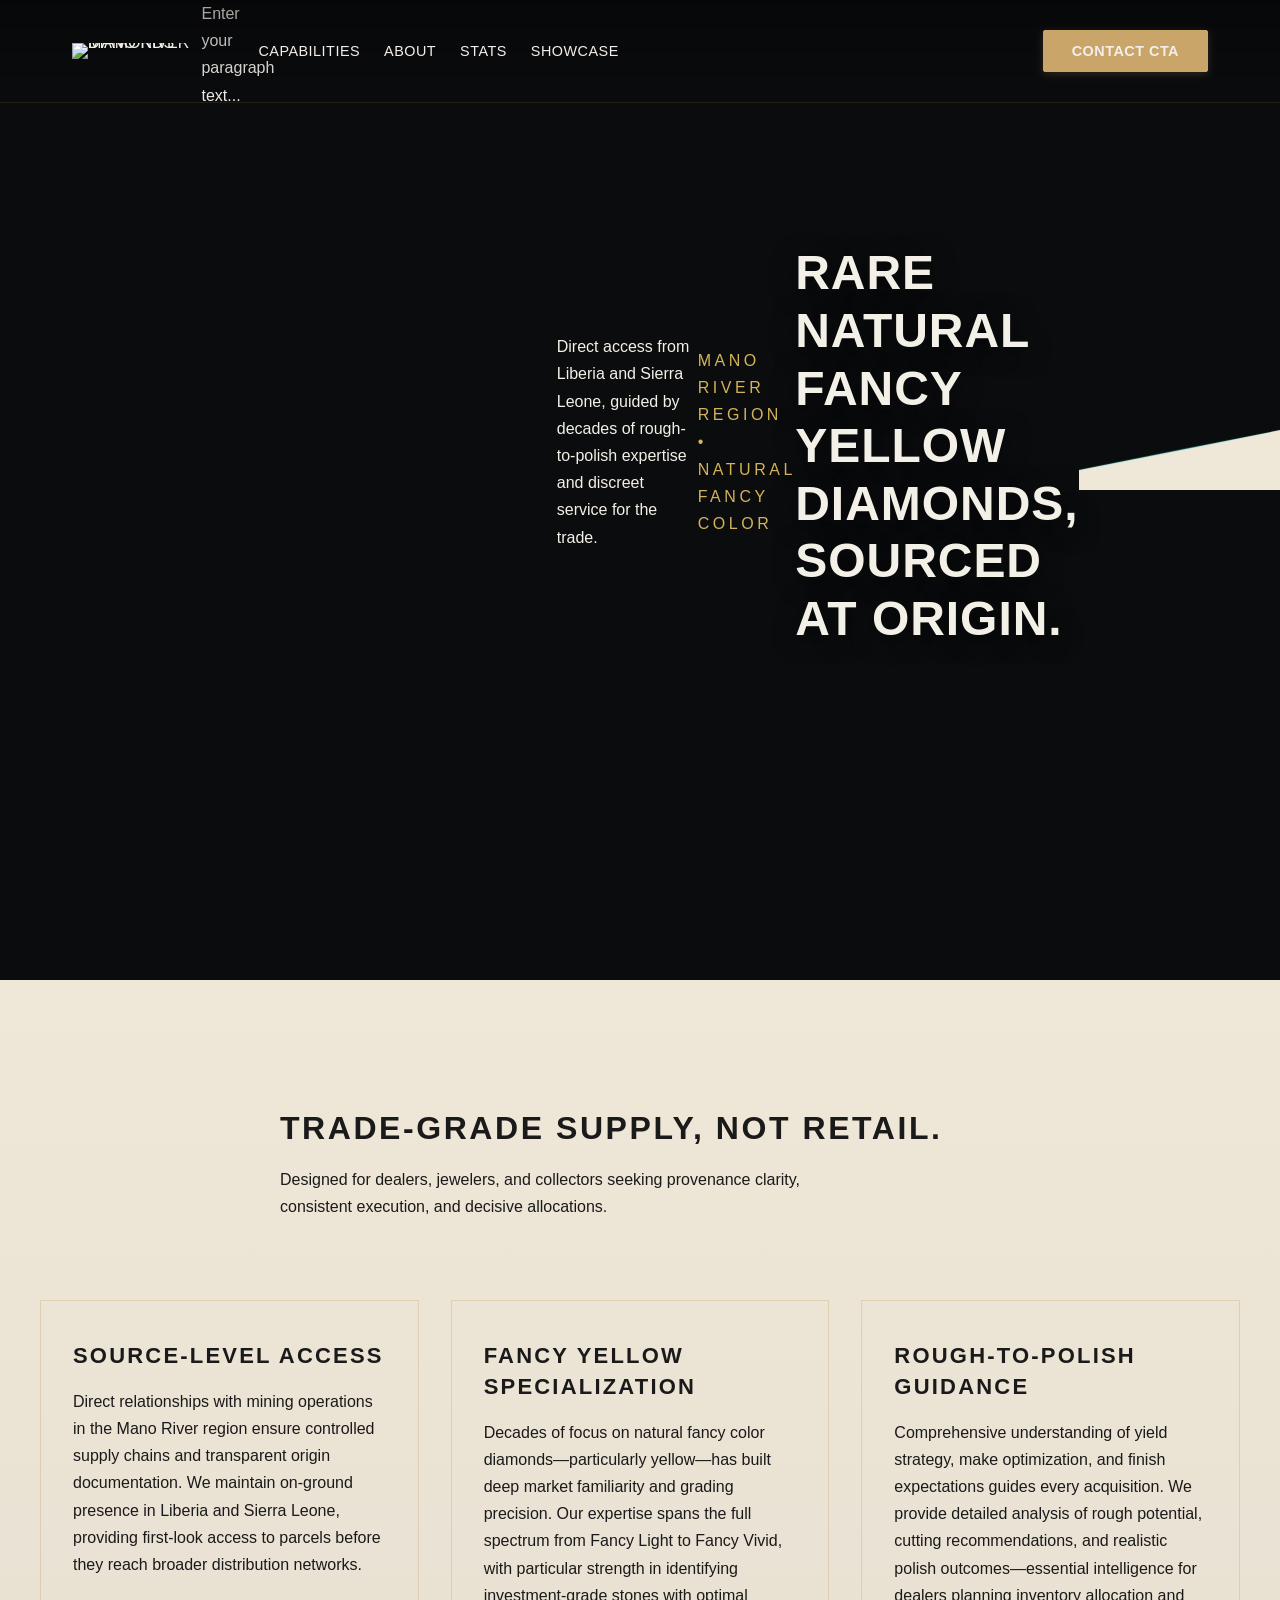
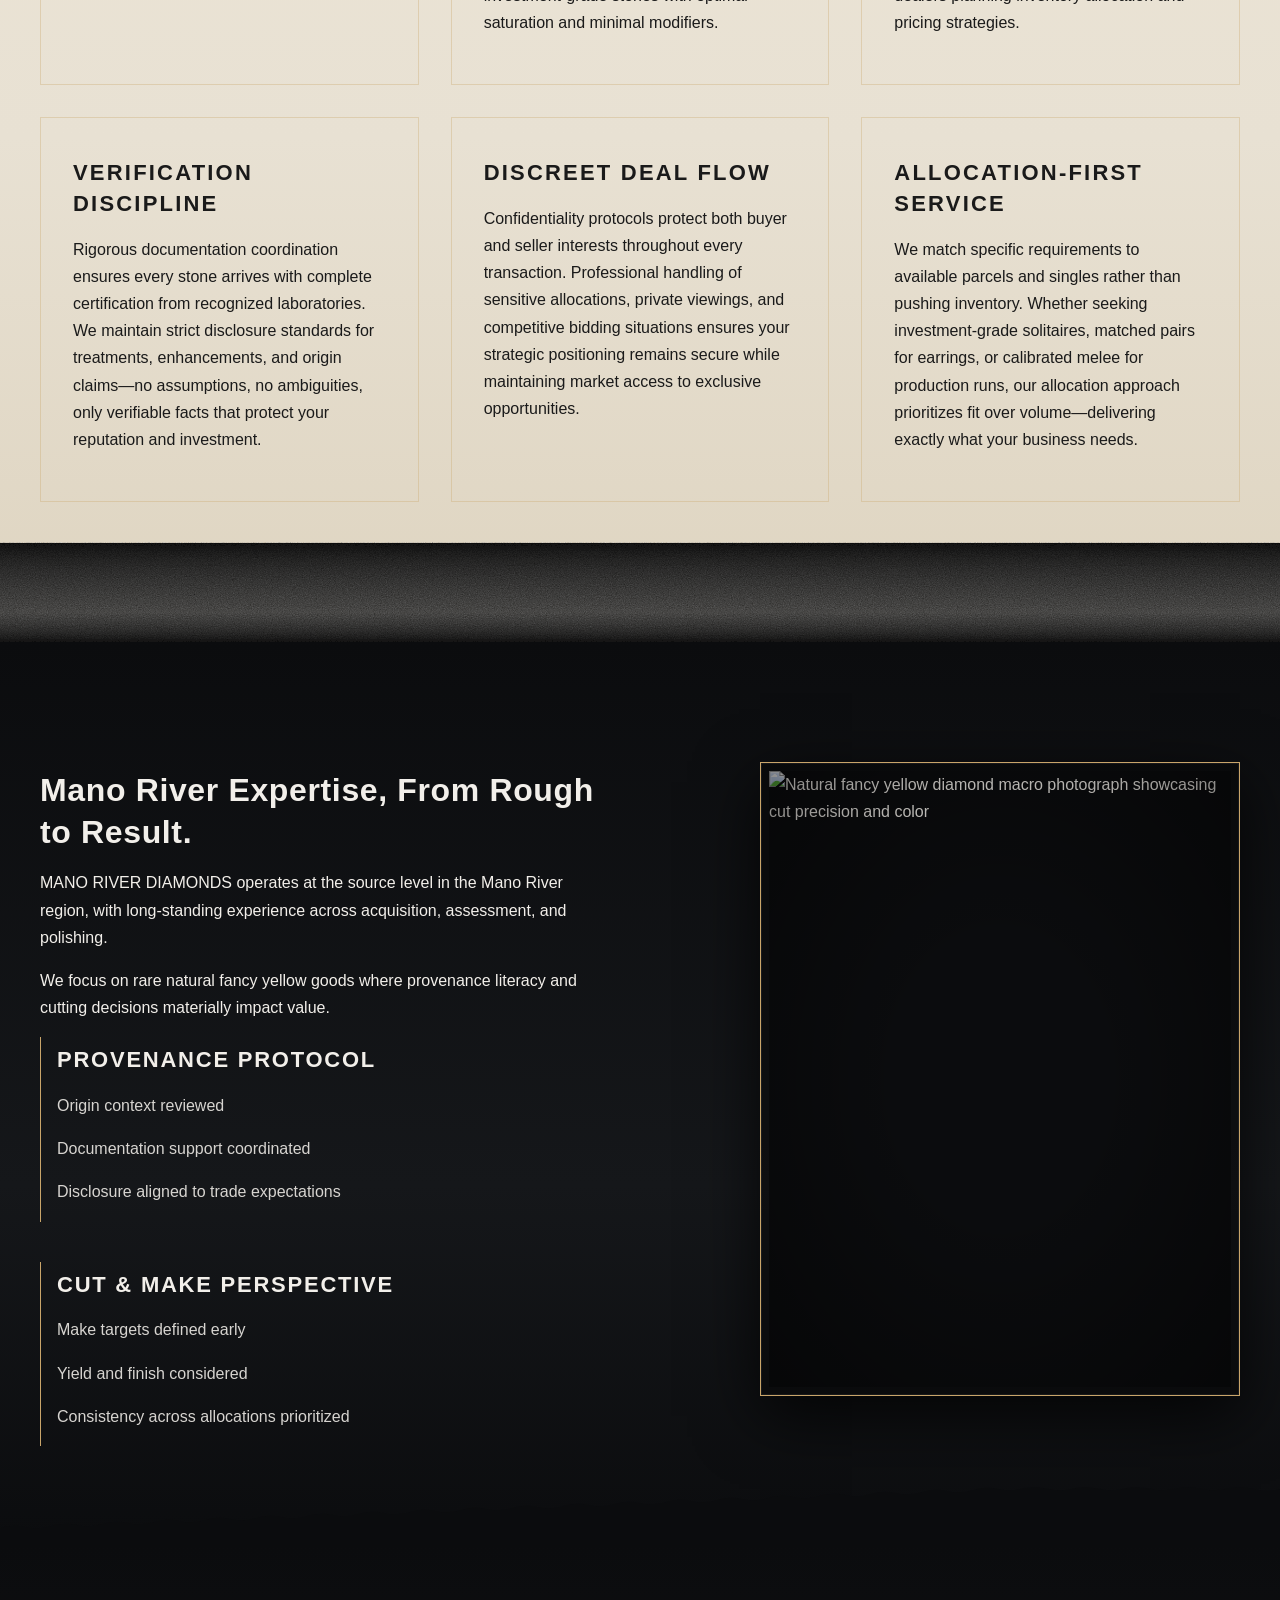
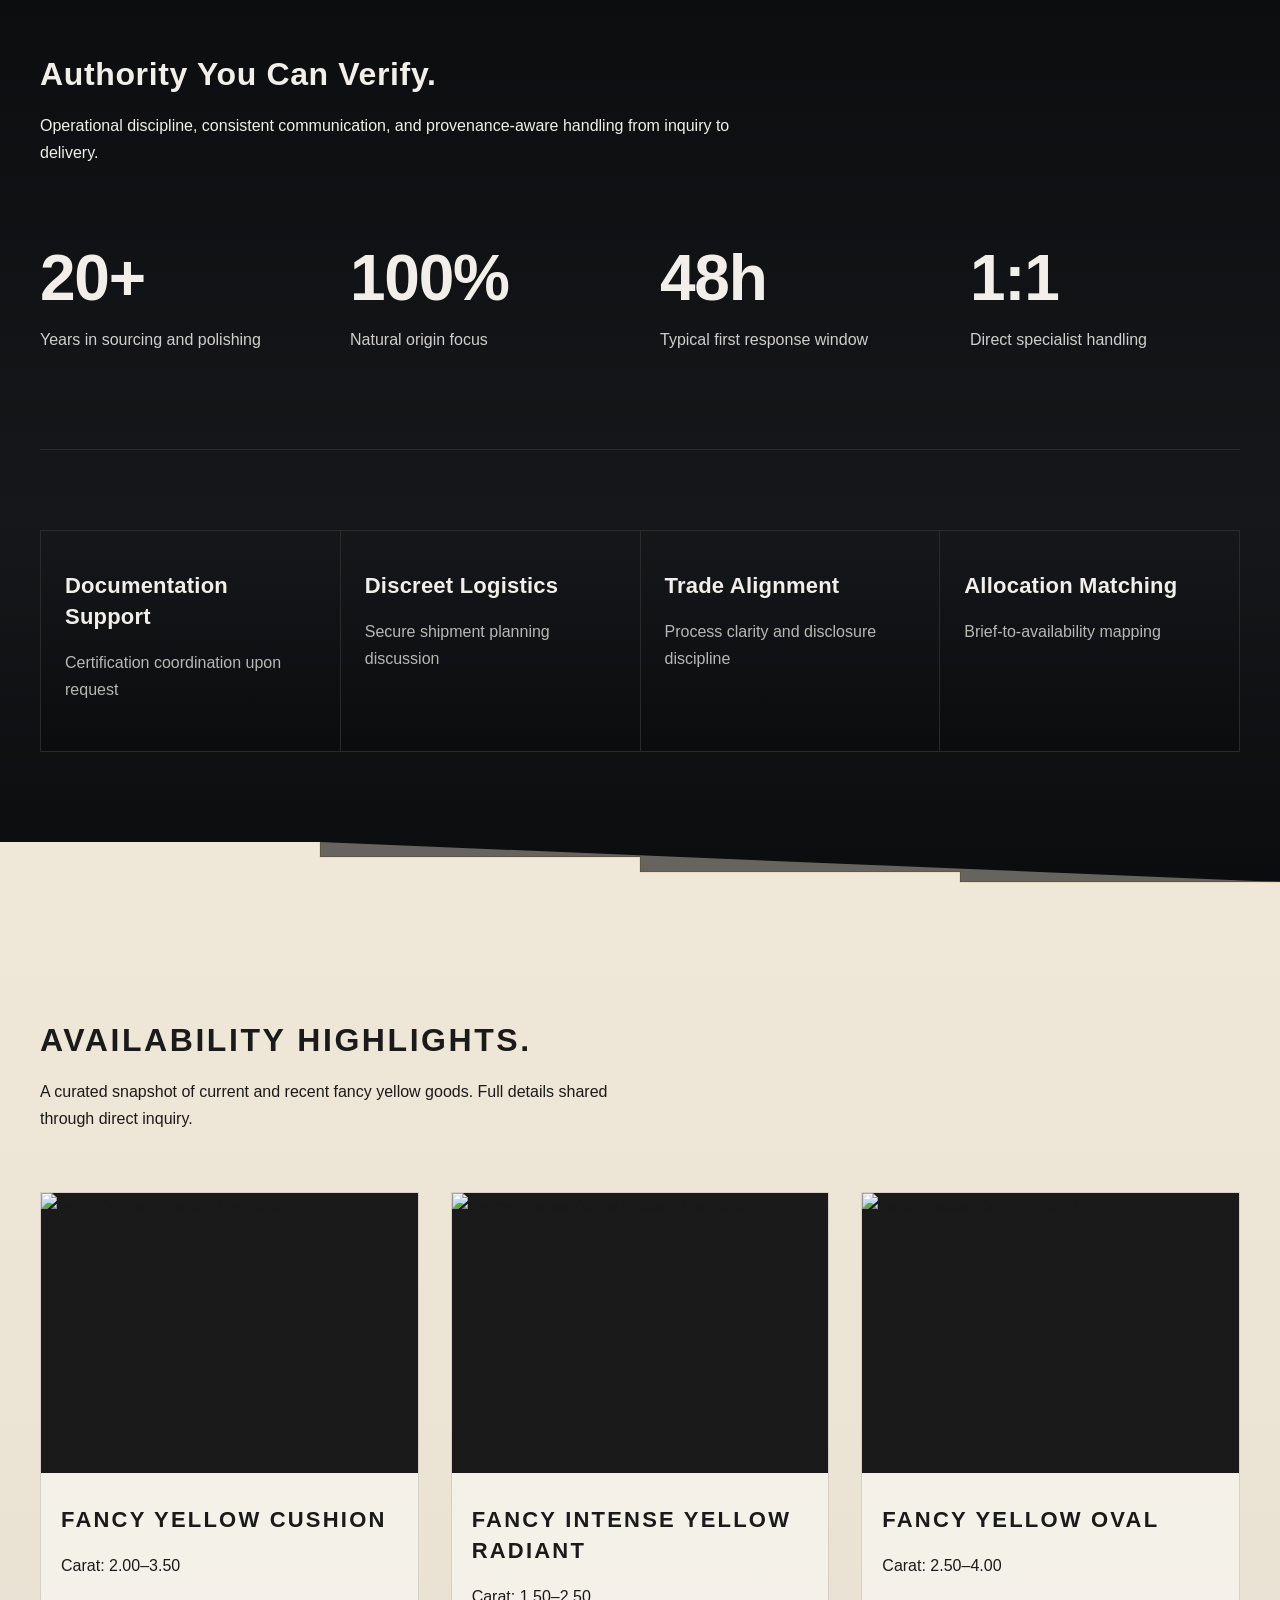
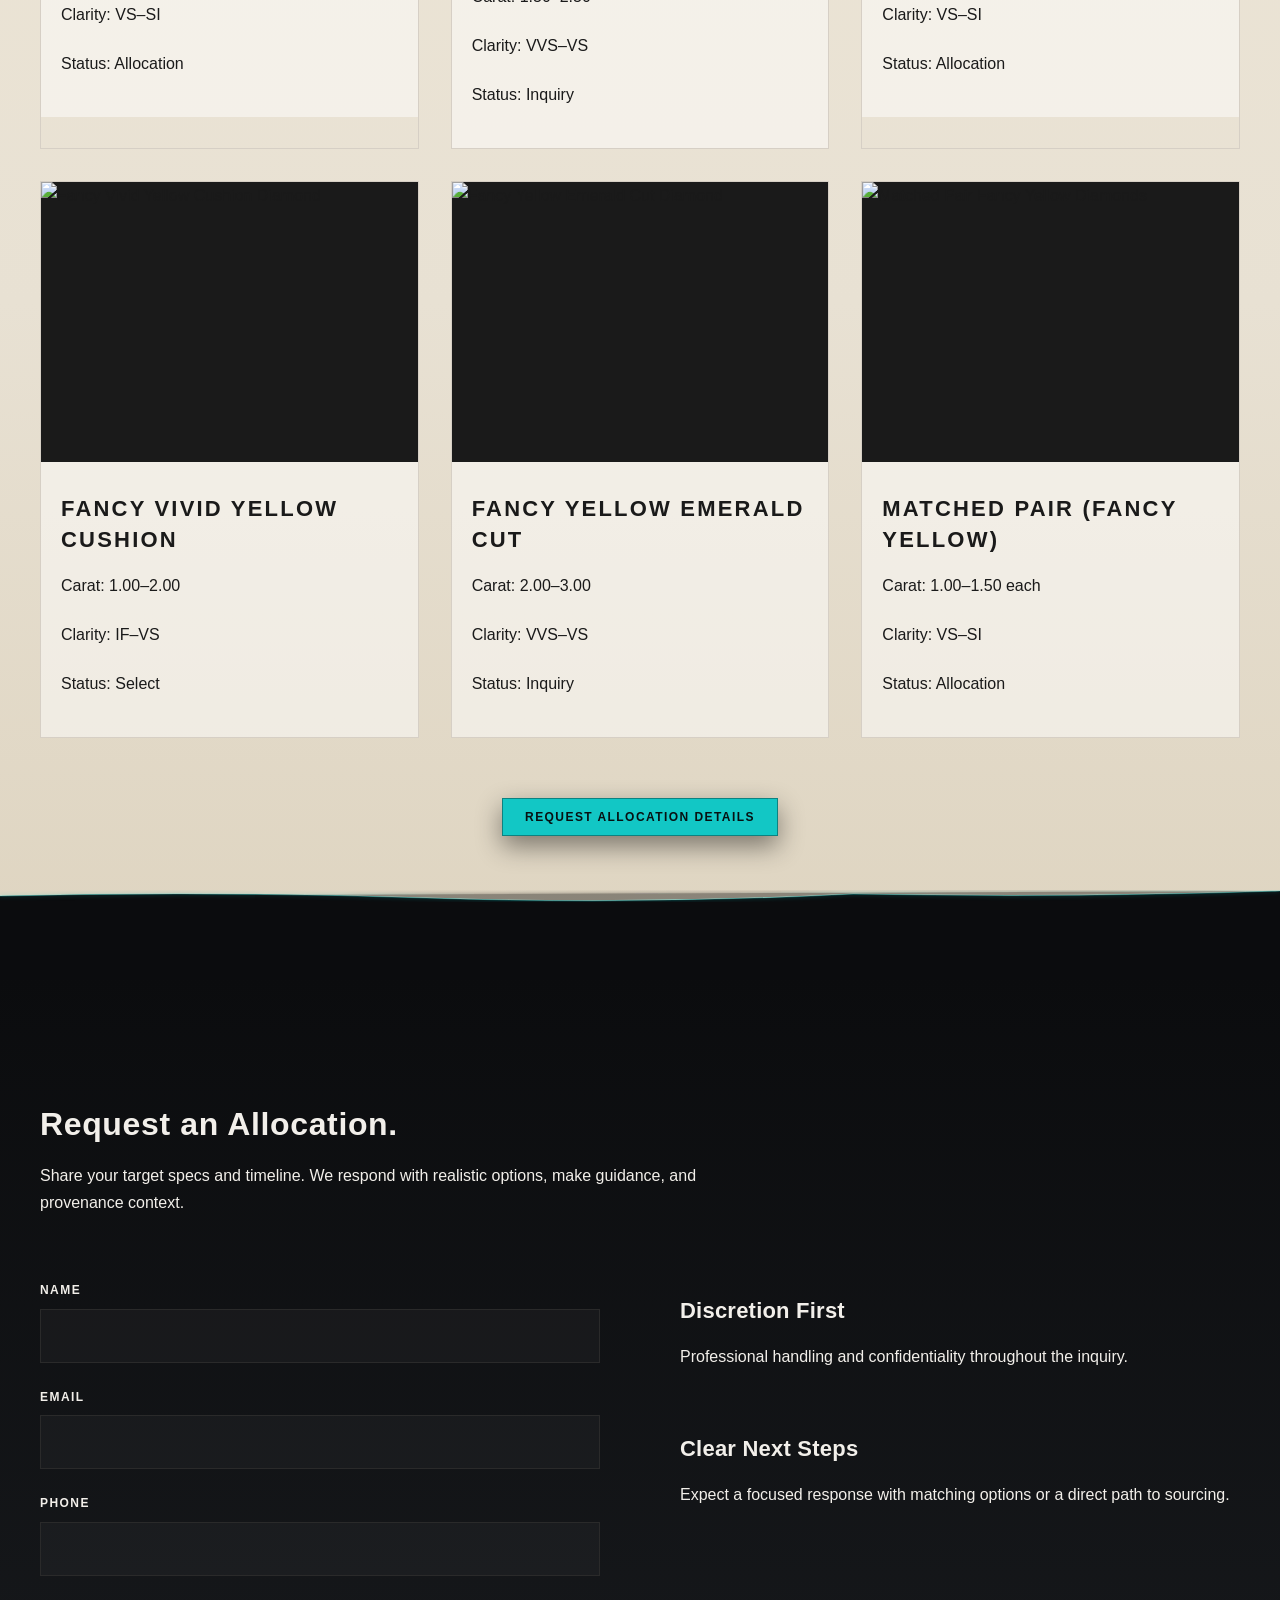
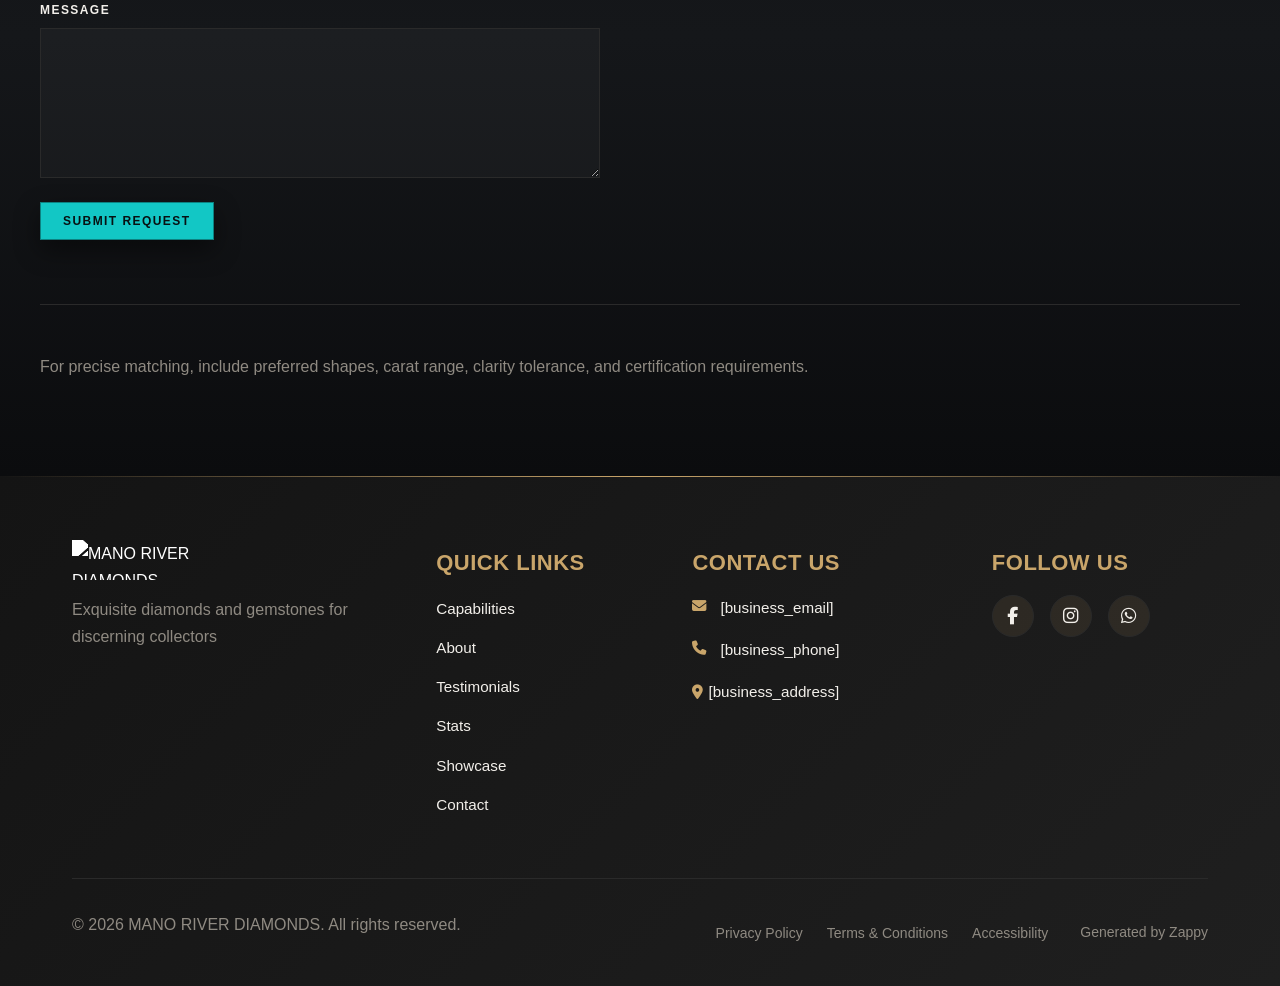
==== commit 062acb22: "Background sync: Progressive GitHub Sync" ====
--- a/public/index.html
+++ b/public/index.html
@@ -1 +1 @@
-<!doctype html><html dir="ltr" lang="en"><head><meta charset="UTF-8"><meta content="width=device-width,initial-scale=1" name="viewport"><meta content="index, follow" name="robots"><title>Rare Natural Fancy Yellow Diamonds — MANO RIVER DIAMONDS</title><meta content="Source-level expertise in natural fancy color diamonds from West Africa&#39;s Mano River region. Decades of experience serving international dealers, jewelers, and collectors with authenticated rare gems." name="description"><meta content="natural fancy yellow diamonds West Africa, natural diamond limited, natural fancy, rare color diamonds Liberia Sierra Leone, luxury diamond sourcing" name="keywords"><link href="/assets/favicon.ico" rel="icon" type="image/x-icon"><link href="/assets/favicon-16x16.png" rel="icon" type="image/png" sizes="16x16"><link href="/assets/favicon-32x32.png" rel="icon" type="image/png" sizes="32x32"><link href="/assets/favicon-48x48.png" rel="icon" type="image/png" sizes="48x48"><link href="/assets/favicon-192x192.png" rel="icon" type="image/png" sizes="192x192"><link href="/assets/favicon-512x512.png" rel="icon" type="image/png" sizes="512x512"><link href="/assets/apple-touch-icon.png" rel="apple-touch-icon"><script>!function(){"use strict";var t="96eda7d1-3c78-42a6-a48d-8eaef737bcee",e="https://api.zappy5.com/api/analytics/track",a=18e5,n=2592e6,o=!0,i=!0,r=!0;var s=function(){var e="zappy_visitor_"+t,a=null;try{if(a=localStorage.getItem(e)){var o=JSON.parse(a),i=Date.now();if(i-o.created<n)return o.lastSeen=i,localStorage.setItem(e,JSON.stringify(o)),o.id}}catch(t){console.warn("Zappy Analytics: LocalStorage not available")}var r="zv_"+Date.now()+"_"+Math.random().toString(36).substr(2,9);try{localStorage.setItem(e,JSON.stringify({id:r,created:Date.now(),lastSeen:Date.now()}))}catch(t){}return r}(),c=function(){var e="zappy_session_"+t,n=null;try{if(n=sessionStorage.getItem(e)){var o=JSON.parse(n),i=Date.now();if(i-o.timestamp<a)return o.timestamp=i,sessionStorage.setItem(e,JSON.stringify(o)),o.id}}catch(t){console.warn("Zappy Analytics: SessionStorage not available")}var r="zs_"+Date.now()+"_"+Math.random().toString(36).substr(2,9);try{sessionStorage.setItem(e,JSON.stringify({id:r,timestamp:Date.now()}))}catch(t){}return r}();function l(a,n){n=n||{};var o={website_id:t,event_type:a,page_path:window.location.pathname,referrer:document.referrer||"direct",visitor_id:s,session_id:c,metadata:n};if(navigator.sendBeacon){var i=new Blob([JSON.stringify(o)],{type:"application/json"});navigator.sendBeacon(e,i)}else fetch(e,{method:"POST",headers:{"Content-Type":"application/json"},body:JSON.stringify(o),keepalive:!0}).catch(function(t){console.warn("Zappy Analytics: Failed to track event",t)})}o&&l("pageview",{title:document.title,url:window.location.href}),i&&document.addEventListener("click",function(t){var e=t.target;if("BUTTON"===e.tagName||e.closest("button")){var a="BUTTON"===e.tagName?e:e.closest("button");l("click",{element:"button",text:a.textContent.trim().substring(0,100),id:a.id||null,class:a.className||null})}else if("A"===e.tagName||e.closest("a")){var n="A"===e.tagName?e:e.closest("a");l("navigation",{element:"link",text:n.textContent.trim().substring(0,100),href:n.href,external:n.hostname!==window.location.hostname})}},!0),r&&document.addEventListener("submit",function(t){var e=t.target;l("form_submit",{form_id:e.id||null,form_name:e.name||null,form_action:e.action||null,form_method:e.method||"GET"})},!0);var d=Date.now();window.addEventListener("beforeunload",function(){l("page_unload",{time_on_page:Math.floor((Date.now()-d)/1e3),page_path:window.location.pathname})}),window.zappyAnalytics={track:l,getVisitorId:function(){return s},getSessionId:function(){return c}}}()</script><meta content="Rare Natural Fancy Yellow Diamonds — MANO RIVER DIAMONDS" property="og:title"><meta content="Source-level expertise in natural fancy color diamonds from West Africa's Mano River region. Decades of experience serving international dealers, jewelers, and collectors with authenticated rare gems." property="og:description"><meta content="website" property="og:type"><meta content="en_US" property="og:locale"><meta content="summary_large_image" name="twitter:card"><meta content="Rare Natural Fancy Yellow Diamonds — MANO RIVER DIAMONDS" name="twitter:title"><meta content="Source-level expertise in natural fancy color diamonds from West Africa's Mano River region. Decades of experience serving international dealers, jewelers, and collectors with authenticated rare gems." name="twitter:description"><link href="https://cdnjs.cloudflare.com/ajax/libs/font-awesome/6.4.0/css/all.min.css" rel="stylesheet"><link href="/assets/favicon.ico" rel="icon" type="image/x-icon"><link href="/assets/favicon-16x16.png" rel="icon" type="image/png" sizes="16x16"><link href="/assets/favicon-32x32.png" rel="icon" type="image/png" sizes="32x32"><link href="/assets/favicon-48x48.png" rel="icon" type="image/png" sizes="48x48"><link href="/assets/favicon-192x192.png" rel="icon" type="image/png" sizes="192x192"><link href="/assets/favicon-512x512.png" rel="icon" type="image/png" sizes="512x512"><link href="/assets/apple-touch-icon.png" rel="apple-touch-icon"><link href="https://cdn.jsdelivr.net/npm/vanilla-cookieconsent@3/dist/cookieconsent.css" rel="stylesheet"><script src="https://cdn.jsdelivr.net/npm/vanilla-cookieconsent@3/dist/cookieconsent.umd.js"></script><script src="https://cdn.jsdelivr.net/gh/mickidum/acc_toolbar/acctoolbar/acctoolbar.min.js"></script><style data-zappy-section-v2-css="true">.home-Hero-section{position:relative;width:100%;min-height:100vh;display:flex;align-items:center;justify-content:flex-start;overflow:visible;padding-bottom:80px;background-color:#0b0c0e;color:var(--text-light)}.home-Hero-section__background{position:absolute;top:0;left:0;width:100%;height:100%;background-size:cover;background-position:center;background-repeat:no-repeat;z-index:0}.home-Hero-section__overlay{position:absolute;top:0;left:0;width:100%;height:100%;background:linear-gradient(90deg,rgba(0,0,0,.85) 0,rgba(0,0,0,.72) 28%,rgba(0,0,0,.35) 55%,rgba(0,0,0,0) 78%);z-index:1;pointer-events:none}.home-Hero-section__content-wrapper{position:relative;z-index:2;width:100%;max-width:1200px;margin:0 auto;padding:0 48px;display:flex;align-items:center;min-height:100vh}.home-Hero-section__content{max-width:580px;margin-left:0}.home-Hero-section__provenance{font-family:Montserrat,system-ui,-apple-system,Segoe UI,Roboto,Arial,sans-serif;font-size:10px;font-weight:700;letter-spacing:.22em;text-transform:uppercase;color:#d3b25c;margin:0 0 24px 0;line-height:1.4}.home-Hero-section__headline{font-family:Cinzel,"Trajan Pro","Times New Roman",serif;font-size:46px;font-weight:400;letter-spacing:.02em;line-height:1.05;color:#f3f0e7;text-transform:uppercase;margin:0 0 28px 0;text-shadow:0 4px 24px rgba(0,0,0,.65)}.home-Hero-section__supporting{font-family:Montserrat,system-ui,-apple-system,Segoe UI,Roboto,Arial,sans-serif;font-size:16px;font-weight:400;line-height:1.75;color:#f3f0e7;margin:0 0 36px 0;max-width:520px}.home-Hero-section__cta-group{display:flex;gap:16px;align-items:center;flex-wrap:wrap}.home-Hero-section__btn{display:inline-block;text-decoration:none;font-family:Montserrat,system-ui,-apple-system,Segoe UI,Roboto,Arial,sans-serif;font-weight:700;letter-spacing:.12em;text-transform:uppercase;font-size:12px;line-height:1;padding:14px 26px;border-radius:0;transition:all .25s ease;cursor:pointer}.home-Hero-section__btn--primary{background:#12c7c5;color:#071112;border:1px solid rgba(0,0,0,.35);box-shadow:0 10px 26px rgba(0,0,0,.45)}.home-Hero-section__btn--primary:hover{background:#18d7d4;box-shadow:0 0 0 1px rgba(18,199,197,.35),0 0 34px rgba(18,199,197,.22),0 12px 32px rgba(0,0,0,.55);transform:translateY(-2px)}.home-Hero-section__btn--primary:focus{outline:2px solid #D3B25C;outline-offset:3px}.home-Hero-section__btn--secondary{background:0 0;color:#f3f0e7;border:1px solid rgba(211,178,92,.75)}.home-Hero-section__btn--secondary:hover{background:rgba(211,178,92,.12);border-color:#d3b25c;box-shadow:0 8px 20px rgba(0,0,0,.35);transform:translateY(-2px)}.home-Hero-section__btn--secondary:focus{outline:2px solid #D3B25C;outline-offset:3px}.home-Hero-section__divider-wrapper{position:absolute;bottom:0;left:0;width:100%;height:80px;pointer-events:none;z-index:5}.home-Hero-section__divider-wrapper svg{display:block;width:100%;height:100%}@media (max-width:768px){.home-Hero-section{min-height:100vh;padding-bottom:60px}.home-Hero-section__content-wrapper{padding:100px 16px 0 16px;min-height:calc(100vh - 60px)}.home-Hero-section__content{max-width:100%}.home-Hero-section__provenance{font-size:9px;letter-spacing:.18em;margin-bottom:18px}.home-Hero-section__headline{font-size:32px;line-height:1.1;margin-bottom:20px}.home-Hero-section__supporting{font-size:14px;line-height:1.65;margin-bottom:28px}.home-Hero-section__cta-group{flex-direction:column;gap:12px;align-items:stretch}.home-Hero-section__btn{text-align:center;padding:12px 20px;font-size:11px}.home-Hero-section__divider-wrapper{height:60px}.home-Hero-section__overlay{background:linear-gradient(180deg,rgba(0,0,0,.82) 0,rgba(0,0,0,.68) 40%,rgba(0,0,0,.45) 70%,rgba(0,0,0,.25) 100%)}}@media (min-width:769px) and (max-width:1024px){.home-Hero-section__content-wrapper{padding:0 32px}.home-Hero-section__headline{font-size:38px}.home-Hero-section__content{max-width:520px}}</style><link href="/styles.css" rel="stylesheet"><style id="zappy-dropdown-submenu-styles">#navMenu li:has(.sub-menu),.nav-menu li:has(.sub-menu),.navbar li:has(.sub-menu),nav li:has(.sub-menu){position:relative}#navMenu .sub-menu,.nav-menu .sub-menu,.navbar .sub-menu,nav .sub-menu{display:block!important;position:absolute!important;top:100%;left:0;min-width:220px;background:#fff;border-radius:8px;box-shadow:0 8px 25px rgba(0,0,0,.15);padding:8px 0;opacity:0;visibility:hidden;transform:translateY(10px);transition:all .3s ease;z-index:1000;list-style:none;pointer-events:none}#navMenu li:hover>.sub-menu,.nav-menu li:hover>.sub-menu,.navbar li:hover>.sub-menu,nav li:hover>.sub-menu{opacity:1!important;visibility:visible!important;transform:translateY(0)!important;pointer-events:auto!important}.sub-menu li{list-style:none;margin:0;padding:0}.sub-menu a{display:block!important;padding:10px 16px!important;color:var(--text-dark,#333)!important;font-weight:500;text-decoration:none;white-space:nowrap;transition:background-color .2s}.sub-menu a:hover{background-color:#f5f5f5}[dir=rtl] .nav-menu .sub-menu,[dir=rtl] .navbar .sub-menu,[dir=rtl] nav .sub-menu,html[lang=ar] .nav-menu .sub-menu,html[lang=ar] .navbar .sub-menu,html[lang=ar] nav .sub-menu,html[lang=he] .nav-menu .sub-menu,html[lang=he] .navbar .sub-menu,html[lang=he] nav .sub-menu{left:auto!important;right:0!important}.sub-menu:empty,.sub-menu:not(:has(li)),.sub-menu:not(:has(li:not(.zappy-hidden-menu-item))){display:none!important;opacity:0!important;visibility:hidden!important;pointer-events:none!important}li:has(.menu-group-title):hover>.sub-menu{opacity:1!important;visibility:visible!important;transform:translateY(0)!important;pointer-events:auto!important}#navMenu>li>.menu-group-title,.nav-menu>li>.menu-group-title{display:inline-block;padding:.5rem 1rem;cursor:default;user-select:none}@media (max-width:768px){#navMenu .sub-menu,.nav-menu .sub-menu,.navbar .sub-menu,nav .sub-menu{position:static!important;transform:none!important;box-shadow:none!important;background:0 0!important;max-height:0;overflow:hidden;opacity:0;visibility:hidden;transition:max-height .3s ease,opacity .3s ease;padding:0!important;border-radius:0!important}.sub-menu.mobile-expanded{max-height:500px!important;opacity:1!important;visibility:visible!important;padding:8px 0 8px 16px!important}[dir=rtl] .sub-menu.mobile-expanded,html[lang=he] .sub-menu.mobile-expanded{padding:8px 16px 8px 0!important}#navMenu li:hover>.sub-menu,.nav-menu li:hover>.sub-menu,.navbar li:hover>.sub-menu,nav li:hover>.sub-menu{opacity:0;visibility:hidden;pointer-events:none}#navMenu li>.sub-menu.mobile-expanded,.nav-menu li>.sub-menu.mobile-expanded,.navbar li>.sub-menu.mobile-expanded,nav li>.sub-menu.mobile-expanded{opacity:1!important;visibility:visible!important;pointer-events:auto!important}#navMenu li:has(.sub-menu),.nav-menu li:has(.sub-menu),.navbar li:has(.sub-menu),nav li:has(.sub-menu){display:flex!important;flex-wrap:wrap!important;align-items:center!important;position:relative!important;min-height:44px!important}#navMenu li:has(.sub-menu)>a,.nav-menu li:has(.sub-menu)>a,.navbar li:has(.sub-menu)>a,nav li:has(.sub-menu)>a{flex:1!important;min-width:0!important}#navMenu li:has(.sub-menu)>.menu-group-title,.nav-menu li:has(.sub-menu)>.menu-group-title,.navbar li:has(.sub-menu)>.menu-group-title,nav li:has(.sub-menu)>.menu-group-title{flex:1!important;min-width:0!important;padding:0!important;line-height:inherit!important}#navMenu li:has(.sub-menu)>.sub-menu,.nav-menu li:has(.sub-menu)>.sub-menu,.navbar li:has(.sub-menu)>.sub-menu,nav li:has(.sub-menu)>.sub-menu{flex-basis:100%!important;width:100%!important}#navMenu li:has(.sub-menu)>a [class*=arrow],#navMenu li:has(.sub-menu)>a [class*=chevron],.nav-menu li:has(.sub-menu)>a .fa-angle-down,.nav-menu li:has(.sub-menu)>a .fa-chevron-down,.nav-menu li:has(.sub-menu)>a [class*=arrow],.nav-menu li:has(.sub-menu)>a [class*=chevron],nav li:has(.sub-menu)>a [class*=arrow],nav li:has(.sub-menu)>a [class*=chevron]{display:none!important;visibility:hidden!important}.mobile-submenu-toggle{display:flex!important;align-items:center!important;justify-content:center!important;width:44px!important;height:auto!important;background:0 0!important;border:none!important;cursor:pointer!important;color:var(--text-dark)!important;position:static!important;flex-shrink:0!important;align-self:stretch!important;z-index:2!important;padding:0!important;margin:0!important}.mobile-submenu-toggle::after{content:''!important;width:0!important;height:0!important;border-left:6px solid transparent!important;border-right:6px solid transparent!important;border-top:7px solid currentColor!important;transition:transform .3s ease!important}.mobile-submenu-toggle.expanded::after{transform:rotate(180deg)!important}.sub-menu a{padding:10px 0!important;display:block!important;color:var(--text-dark)!important}.navbar .sub-menu li a,.zappy-products-dropdown .sub-menu a,nav.navbar .sub-menu li a{color:var(--text-dark)!important}}@media (min-width:769px){.mobile-submenu-toggle{display:none!important}}</style><style id="mobile-lang-menu-deployed-css">@media (max-width:768px){.lang-switcher,.nav-container .lang-switcher,.nav-cta-container .lang-switcher,.nav-ecommerce-icons .lang-switcher,.nav-icons-left .lang-switcher,.navbar .lang-switcher,.navbar .nav-cta-container .lang-switcher{display:none!important}.mobile-lang-menu{width:100%;border-top:1px solid rgba(128,128,128,.2);padding:8px 0 0 0;margin-top:8px}.mobile-lang-toggle{display:flex!important;align-items:center;justify-content:space-between;width:100%;padding:12px 16px;background:0 0;border:none;cursor:pointer;font-size:15px;color:inherit;font-family:inherit}.mobile-lang-toggle::after{content:'';display:inline-block;width:8px;height:8px;border-right:2px solid currentColor;border-bottom:2px solid currentColor;transform:rotate(45deg);transition:transform .3s ease;margin-left:8px}.mobile-lang-toggle.expanded::after{transform:rotate(-135deg)}.mobile-lang-options{max-height:0;overflow:hidden;transition:max-height .3s ease}.mobile-lang-options.expanded{max-height:300px}.mobile-lang-option{display:flex!important;align-items:center;gap:10px;padding:10px 24px;text-decoration:none;color:inherit;font-size:14px;font-family:inherit}.mobile-lang-option:hover{background:rgba(128,128,128,.1)}.mobile-lang-option.active{font-weight:600;opacity:.7;pointer-events:none}.mobile-lang-option img{width:20px;height:20px;border-radius:50%}}@media (min-width:769px){.mobile-lang-menu{display:none!important}}</style><style id="zappy-widget-visibility">#mic-access-tool-box,#mic-access-tool-general-button,#mic-init-access-tool #mic-access-tool-box,#mic-init-access-tool #mic-access-tool-general-button,#mic-init-access-tool .mic-access-tool-general-button,._access-icon,._access-menu,.mic-access-tool-box,.mic-access-tool-general-button,div[id*=mic-access-tool-box]{display:none!important;visibility:hidden!important;opacity:0!important;pointer-events:none!important}</style></head><body><nav class="navbar"><button class="mobile-toggle" aria-label="Menu" id="mobileToggle"><svg viewbox="0 0 24 24" fill="none" height="24" width="24" class="hamburger-icon"><path d="M3 12h18M3 6h18M3 18h18" stroke="currentColor" stroke-width="2" stroke-linecap="round"></path></svg><svg viewbox="0 0 24 24" fill="none" height="24" width="24" class="close-icon" style="display:none"><path d="M18 6L6 18M6 6l12 12" stroke="currentColor" stroke-width="2" stroke-linecap="round"></path></svg></button><button class="phone-header-btn" aria-label="Call"><svg viewbox="0 0 24 24" fill="currentColor" height="20" width="20"><path d="M22 16.92v3a2 2 0 0 1-2.18 2 19.79 19.79 0 0 1-8.63-3.07 19.5 19.5 0 0 1-6-6 19.79 19.79 0 0 1-3.07-8.67A2 2 0 0 1 4.11 2h3a2 2 0 0 1 2 1.72 12.84 12.84 0 0 0 .7 2.81 2 2 0 0 1-.45 2.11L8.09 9.91a16 16 0 0 0 6 6l1.27-1.27a2 2 0 0 1 2.11-.45 12.84 12.84 0 0 0 2.81.7A2 2 0 0 1 22 16.92z"></path></svg></button><div class="nav-container"><div class="nav-brand"><a href="/" class="logo-link"><img alt="MANO RIVER DIAMONDS" src="/assets/mano-river-diamonds-luxury-diamonds-and-gemstones-logo.webp" class="logo"></a></div><ul class="nav-menu" id="navMenu"><li><a href="#capabilities">Capabilities</a></li><li><a href="#about">About</a></li><li><a href="#stats">Stats</a></li><li><a href="#showcase">Showcase</a></li></ul><div class="nav-cta-container"><a href="#cta" class="nav-cta-btn">Contact Cta</a></div></div></nav><script>window.addEventListener("load",function(){const e=document.querySelector(".navbar, nav, header");if(!e)return void console.log("[Navbar] Navbar element not found");let t=document.getElementById("mobileToggle")||document.querySelector(".mobile-toggle")||document.querySelector(".hamburger")||document.querySelector(".hamburger-menu")||document.querySelector(".menu-toggle")||document.querySelector(".burger-menu")||document.querySelector('[aria-label="Menu"]')||document.querySelector('[aria-label="תפריט"]');const o=document.querySelector(".phone-header-btn"),n=window.getComputedStyle(e);let r=n.backgroundColor;if(console.log("[Navbar] Initial navbar background:",r),"transparent"===r||"rgba(0, 0, 0, 0)"===r||r.startsWith("rgba")&&r.includes(", 0)")){const e=n.backgroundImage;if(e&&"none"!==e)console.log("[Navbar] Navbar has background image/gradient, using dark text"),r="rgb(240, 240, 240)";else{const e=window.getComputedStyle(document.body).backgroundColor;console.log("[Navbar] Navbar transparent, using body background:",e),r=e}}const i=r.match(/\d+/g);if(i&&i.length>=3){const e=(.299*parseInt(i[0])+.587*parseInt(i[1])+.114*parseInt(i[2]))/255;console.log("[Navbar] Mobile button colors preserved from Claude CSS (luminance:",e.toFixed(2)+")");const n=document.createElement("style");n.id="zappy-mobile-nav-fix";document.documentElement.lang;document.documentElement.dir,n.textContent='\n        /* Hide mobile buttons on desktop, show only on mobile */\n        @media (min-width: 769px) {\n          .mobile-toggle,\n          .phone-header-btn {\n            display: none !important;\n          }\n        }\n        \n        /* Show and position mobile buttons correctly on mobile */\n        @media (max-width: 768px) {\n          .mobile-toggle,\n          .phone-header-btn {\n            position: absolute !important;\n            top: 50% !important;\n            transform: translateY(-50%) !important;\n            z-index: 1001 !important;\n            display: flex !important;\n            align-items: center !important;\n            justify-content: center !important;\n            width: 36px !important;\n            height: 36px !important;\n            border-radius: 50% !important;\n            border: none !important;\n            cursor: pointer !important;\n            padding: 6px !important;\n            background: none !important;\n            color: var(--nav-text, var(--text-dark)) !important;\n          }\n          \n          /* LTR positioning (default): hamburger LEFT, phone RIGHT */\n          html:not([dir="rtl"]):not([lang="he"]):not([lang="ar"]) .mobile-toggle,\n          html[dir="ltr"] .mobile-toggle {\n            left: 12px !important;\n            right: auto !important;\n          }\n          html:not([dir="rtl"]):not([lang="he"]):not([lang="ar"]) .phone-header-btn,\n          html[dir="ltr"] .phone-header-btn {\n            right: 12px !important;\n            left: auto !important;\n          }\n          \n          /* RTL positioning: hamburger RIGHT, phone LEFT */\n          html[dir="rtl"] .mobile-toggle,\n          html[lang="he"] .mobile-toggle,\n          html[lang="ar"] .mobile-toggle {\n            right: 12px !important;\n            left: auto !important;\n          }\n          html[dir="rtl"] .phone-header-btn,\n          html[lang="he"] .phone-header-btn,\n          html[lang="ar"] .phone-header-btn {\n            left: 12px !important;\n            right: auto !important;\n          }\n          \n          /* CRITICAL: Ensure nav-container has min-height on mobile */\n          /* All children are positioned absolutely/fixed on mobile, so height:auto collapses to 0 */\n          .nav-container {\n            min-height: 70px !important;\n            position: relative !important;\n          }\n          \n          /* Ensure SVG icons are properly sized and inherit color */\n          .mobile-toggle svg,\n          .phone-header-btn svg {\n            width: 24px !important;\n            height: 24px !important;\n            /* Don\'t force display - let JavaScript control hamburger/close toggle */\n          }\n          \n          /* Reset nav-cta-container on mobile - remove desktop box-shadow/padding */\n          /* that creates a visible ghost box when CTA button is hidden */\n          .nav-cta-container {\n            box-shadow: none !important;\n            padding: 0 !important;\n          }\n          \n          /* Hide nav-cta-container entirely on mobile when there\'s no lang-switcher */\n          /* (only the CTA button is inside, and it\'s hidden on mobile) */\n          .nav-cta-container:not(:has(.lang-switcher)) {\n            display: none !important;\n          }\n          \n          /* CRITICAL: Prevent hero image fade gradient from bleeding over headline text */\n          /* The .image-fade-gradient has bottom: -30px (extends below parent) */\n          /* On mobile stacked layout, this overlaps the h1 text below the image */\n          .hero-image-column {\n            overflow: hidden !important;\n          }\n          .image-fade-gradient {\n            bottom: 0 !important;\n          }\n          \n          /* Hide desktop language switcher on mobile - hamburger menu handles it */\n          /* High specificity to override stored CSS */\n          .lang-switcher,\n          .nav-cta-container .lang-switcher,\n          .nav-container .lang-switcher,\n          .navbar .lang-switcher,\n          .navbar .nav-cta-container .lang-switcher {\n            display: none !important;\n          }\n        }\n      ';const r=document.getElementById("zappy-mobile-nav-fix");r&&r.remove(),document.head.appendChild(n),console.log("[Navbar] Critical CSS injected for mobile nav positioning");const l=window.innerWidth<=768;if(t){const e=t.querySelector(".hamburger-icon"),o=t.querySelector(".close-icon");e&&(e.style.setProperty("width","24px","important"),e.style.setProperty("height","24px","important"),e.style.setProperty("display","block","important")),o&&(o.style.setProperty("width","24px","important"),o.style.setProperty("height","24px","important"),o.style.setProperty("display","none","important")),l?(t.style.setProperty("position","absolute","important"),t.style.setProperty("top","50%","important"),t.style.setProperty("transform","translateY(-50%)","important"),t.style.setProperty("z-index","1001","important"),t.style.removeProperty("left"),t.style.removeProperty("right"),console.log("[Navbar] Mobile toggle positioning applied (mobile viewport)")):(t.style.removeProperty("position"),t.style.removeProperty("top"),t.style.removeProperty("transform"),t.style.removeProperty("z-index"),t.style.removeProperty("left"),t.style.removeProperty("right"),console.log("[Navbar] Desktop viewport - cleared mobile toggle inline positioning"))}if(o){const e=o.querySelector("svg");e&&(e.style.width="24px",e.style.height="24px",e.setAttribute("width","24"),e.setAttribute("height","24")),l?(o.style.setProperty("position","absolute","important"),o.style.setProperty("top","50%","important"),o.style.setProperty("transform","translateY(-50%)","important"),o.style.setProperty("z-index","1001","important"),o.style.removeProperty("left"),o.style.removeProperty("right"),console.log("[Navbar] Phone button positioning applied (mobile viewport)")):(o.style.removeProperty("position"),o.style.removeProperty("top"),o.style.removeProperty("transform"),o.style.removeProperty("z-index"),o.style.removeProperty("left"),o.style.removeProperty("right"),console.log("[Navbar] Desktop viewport - cleared phone button inline positioning"))}}else console.log("[Navbar] Could not parse background color:",r);t=document.getElementById("mobileToggle")||document.querySelector(".mobile-toggle")||document.querySelector(".hamburger")||document.querySelector(".hamburger-menu")||document.querySelector(".menu-toggle")||document.querySelector(".burger-menu")||document.querySelector('[aria-label="Menu"]')||document.querySelector('[aria-label="תפריט"]');const l=document.getElementById("navMenu")||document.querySelector(".nav-menu")||document.querySelector(".nav-links")||document.querySelector("nav ul:not(.submenu)");if(!t||!l)return void console.log("[Navbar] Mobile toggle or menu not found:",{toggle:!!t,menu:!!l});l.id||(l.id="navMenu"),console.log("[Navbar] Initializing mobile menu...");const a=t.cloneNode(!0);t.parentNode.replaceChild(a,t),a.addEventListener("click",function(e){e.preventDefault(),e.stopPropagation();const t=this.querySelector(".hamburger-icon"),o=this.querySelector(".close-icon");l.classList.contains("active")?(l.classList.remove("active"),t&&t.style.setProperty("display","block","important"),o&&o.style.setProperty("display","none","important"),document.body.style.overflow="",console.log("[Navbar] Menu closed")):(l.classList.add("active"),t&&t.style.setProperty("display","none","important"),o&&o.style.setProperty("display","block","important"),document.body.style.overflow="hidden",console.log("[Navbar] Menu opened"))}),l.querySelectorAll("a").forEach(function(e){e.addEventListener("click",function(){if("#"===this.getAttribute("href"))return;const e=a.querySelector(".hamburger-icon"),t=a.querySelector(".close-icon");l.classList.remove("active"),e&&e.style.setProperty("display","block","important"),t&&t.style.setProperty("display","none","important"),document.body.style.overflow="",console.log("[Navbar] Menu closed (link clicked)")})});var s=l.querySelectorAll(".dropdown-toggle");s.forEach(function(e){e.addEventListener("click",function(e){e.preventDefault(),e.stopPropagation();var t=this.closest(".nav-dropdown");t&&(t.parentNode.querySelectorAll(".nav-dropdown.open").forEach(function(e){e!==t&&e.classList.remove("open")}),t.classList.toggle("open"),console.log("[Navbar] Dropdown toggled:",t.classList.contains("open")?"open":"closed"))})}),document.addEventListener("click",function(e){e.target.closest(".nav-dropdown")||document.querySelectorAll(".nav-dropdown.open").forEach(function(e){e.classList.remove("open")})}),console.log("[Navbar] Dropdown handlers initialized for "+s.length+" dropdowns"),o&&o.addEventListener("click",function(){const e=document.querySelectorAll('a[href^="tel:"]'),t=e.length>0?e[0].getAttribute("href").replace("tel:",""):"[business_phone]";window.location.href="tel:"+t,console.log("[Navbar] Phone button clicked")}),console.log("[Navbar] Mobile menu initialized successfully");const p=function(){const e=document.querySelector(".whatsapp-float");e&&(window.innerWidth>=769?(e.style.setProperty("display","none","important"),e.style.setProperty("visibility","hidden","important"),e.style.setProperty("opacity","0","important"),e.style.setProperty("pointer-events","none","important"),console.log("[WhatsApp] Button hidden on desktop")):(e.style.removeProperty("display"),e.style.removeProperty("visibility"),e.style.removeProperty("opacity"),e.style.removeProperty("pointer-events"),console.log("[WhatsApp] Button visible on mobile")))};let c;p(),window.addEventListener("resize",function(){clearTimeout(c),c=setTimeout(p,100)})})</script><main><section class="home-Hero-section" data-layout-spec="Home-Hero" id="zappy-section-1773219026372-2131" data-hero-type="fullscreen-scrim" data-zappy-bg-color="" data-zappy-bg-image="" data-zappy-bg-overlay-color="#000000" data-zappy-bg-overlay-opacity="50" data-zappy-bg-type="video" data-zappy-bg-video-type="mp4" data-zappy-bg-video-url="assets/[base64].mp4" data-zappy-section="true" style="position:relative;overflow:hidden;--zappy-bg-overlay:rgba(0, 0, 0, 0.5)"><div class="hero-video-background zappy-editable-video-bg" style="outline:none" id="hero-video-bg-1773219063682"><div class="hero-video-overlay" style="transition:background 0.3s;background:linear-gradient(rgba(0, 0, 0, 0.3), rgba(0, 0, 0, 0.5))"></div><video autoplay="" class="hero-video" loop="" muted="" playsinline=""><source src="/assets/[base64].mp4" type="video/mp4">Your browser does not support the video tag.</video><img alt="Hero background" src="/assets/site-home-hero-bg.webp" class="hero-video-fallback zappy-editable-image" loading="lazy" style="object-position:50% 50%"></div><div class="zappy-section-video-bg" style="position:absolute;inset:0;z-index:0;overflow:hidden;pointer-events:none"><div class="hero-original-overlay-hidden zappy-section-video-overlay" style="position:absolute;inset:0;z-index:1;background:rgba(0, 0, 0, 0.5);pointer-events:none;;display:none !important"></div><video autoplay="" class="zappy-section-video" loop="" muted="" playsinline="" style="position:absolute;top:50%;left:50%;min-width:100%;min-height:100%;transform:translate(-50%, -50%);object-fit:cover;z-index:0"><source src="/assets/[base64].mp4" type="video/mp4">Your browser does not support the video tag.</video></div><div class="home-Hero-section__background" style="background-image:url('assets/site-home-hero-bg.webp');background-size:cover;background-position:center;position:relative;z-index:2"></div><div class="home-Hero-section__overlay" style="display:none" data-zappy-original-bg="hidden"></div><div class="home-Hero-section__content-wrapper" style="position:relative;z-index:2"><div class="home-Hero-section__content"><div class="home-Hero-section__cta-group"><a href="#contact" class="home-Hero-section__btn home-Hero-section__btn--primary" data-element-id="btn-1773219063670-99ymlluac" data-element-type="button" data-native-element="true">Request Allocation</a><a href="#showcase" class="home-Hero-section__btn home-Hero-section__btn--secondary" data-element-id="btn-1773219063670-9hhc4l2f6" data-element-type="button" data-native-element="true">View Availability Highlights</a></div></div></div><p class="home-Hero-section__supporting">Direct access from Liberia and Sierra Leone, guided by decades of rough-to-polish expertise and discreet service for the trade.</p><p class="home-Hero-section__provenance">MANO RIVER REGION • NATURAL FANCY COLOR</p><h1 class="home-Hero-section__headline" data-element-id="move-1773219073189-f16pci5q">Rare Natural Fancy Yellow Diamonds, Sourced at Origin.</h1><div class="home-Hero-section__divider-wrapper" style="position:relative;z-index:2"><svg viewbox="0 0 1200 80" aria-hidden="true" data-no-icon-edit="true" preserveaspectratio="none" xmlns="http://www.w3.org/2000/svg"><defs><linearGradient id="home-Hero-divider-gradient" x1="0%" x2="100%" y1="0%" y2="0%"><stop offset="0%" style="stop-color:#12C7C5;stop-opacity:0.18"></stop><stop offset="50%" style="stop-color:#12C7C5;stop-opacity:0.35"></stop><stop offset="100%" style="stop-color:#12C7C5;stop-opacity:0.08"></stop></linearGradient></defs><path d="M0,80 L0,60 L1200,20 L1200,80 Z" fill="#EFE7D7"></path><path d="M0,60 L1200,20" fill="#EFE7D7" stroke="url(#home-Hero-divider-gradient)" stroke-width="1.5"></path></svg></div></section><section class="home-capabilities-section" data-layout-spec="Home-capabilities" id="capabilities"><div class="capabilities-container"><div class="capabilities-intro"><h2>Trade-Grade Supply, Not Retail.</h2><p>Designed for dealers, jewelers, and collectors seeking provenance clarity, consistent execution, and decisive allocations.</p></div><div class="capabilities-grid"><article class="capability-card"><h3>Source-Level Access</h3><p>Direct relationships with mining operations in the Mano River region ensure controlled supply chains and transparent origin documentation. We maintain on-ground presence in Liberia and Sierra Leone, providing first-look access to parcels before they reach broader distribution networks.</p></article><article class="capability-card"><h3>Fancy Yellow Specialization</h3><p>Decades of focus on natural fancy color diamonds—particularly yellow—has built deep market familiarity and grading precision. Our expertise spans the full spectrum from Fancy Light to Fancy Vivid, with particular strength in identifying investment-grade stones with optimal saturation and minimal modifiers.</p></article><article class="capability-card"><h3>Rough-to-Polish Guidance</h3><p>Comprehensive understanding of yield strategy, make optimization, and finish expectations guides every acquisition. We provide detailed analysis of rough potential, cutting recommendations, and realistic polish outcomes—essential intelligence for dealers planning inventory allocation and pricing strategies.</p></article><article class="capability-card"><h3>Verification Discipline</h3><p>Rigorous documentation coordination ensures every stone arrives with complete certification from recognized laboratories. We maintain strict disclosure standards for treatments, enhancements, and origin claims—no assumptions, no ambiguities, only verifiable facts that protect your reputation and investment.</p></article><article class="capability-card"><h3>Discreet Deal Flow</h3><p>Confidentiality protocols protect both buyer and seller interests throughout every transaction. Professional handling of sensitive allocations, private viewings, and competitive bidding situations ensures your strategic positioning remains secure while maintaining market access to exclusive opportunities.</p></article><article class="capability-card"><h3>Allocation-First Service</h3><p>We match specific requirements to available parcels and singles rather than pushing inventory. Whether seeking investment-grade solitaires, matched pairs for earrings, or calibrated melee for production runs, our allocation approach prioritizes fit over volume—delivering exactly what your business needs.</p></article></div></div><div class="capabilities-divider-wrapper"><svg viewbox="0 0 1200 100" aria-hidden="true" data-no-icon-edit="true" preserveaspectratio="none" xmlns="http://www.w3.org/2000/svg"><defs><linearGradient id="divider-fade" x1="0%" x2="0%" y1="0%" y2="100%"><stop offset="0%" style="stop-color:#141414;stop-opacity:1"></stop><stop offset="70%" style="stop-color:#141414;stop-opacity:0.85"></stop><stop offset="100%" style="stop-color:#141414;stop-"></stop></linearGradient><filter id="grain-noise"><feTurbulence basefrequency="0.9" numoctaves="4" seed="2" type="fractalNoise"></feTurbulence><feColorMatrix type="saturate" values="0"></feColorMatrix><feBlend in="SourceGraphic" mode="multiply"></feBlend></filter></defs><rect fill="rgba(201,165,106,0.25)" height="1" width="1200" x="0" y="0"></rect><rect fill="url(#divider-fade)" height="99" width="1200" x="0" y="1" filter="url(#grain-noise)"></rect></svg></div></section><section class="home-about-section" data-layout-spec="Home-about" id="about"><div class="home-about-container"><div class="home-about-content"><h2 class="home-about-title">Mano River Expertise, From Rough to Result.</h2><p class="home-about-intro">MANO RIVER DIAMONDS operates at the source level in the Mano River region, with long-standing experience across acquisition, assessment, and polishing.</p><p class="home-about-intro">We focus on rare natural fancy yellow goods where provenance literacy and cutting decisions materially impact value.</p><div class="home-about-protocols"><div class="home-about-protocol-block"><h3 class="home-about-protocol-title">Provenance Protocol</h3><p class="home-about-protocol-item">Origin context reviewed</p><p class="home-about-protocol-item">Documentation support coordinated</p><p class="home-about-protocol-item">Disclosure aligned to trade expectations</p></div><div class="home-about-protocol-block"><h3 class="home-about-protocol-title">Cut &amp; Make Perspective</h3><p class="home-about-protocol-item">Make targets defined early</p><p class="home-about-protocol-item">Yield and finish considered</p><p class="home-about-protocol-item">Consistency across allocations prioritized</p></div></div></div><div class="home-about-image-wrapper"><div class="home-about-image-frame"><img alt="Natural fancy yellow diamond macro photograph showcasing cut precision and color" src="/assets/site-home-about-image-1.webp" data-context="Cinematic macro photograph of a rare natural fancy yellow diamond on a dark matte surface, dramatic side lighting creating sharp specular highlights on the facets, controlled studio lighting with no blown-out areas, noir aesthetic with deep shadows and precise reflections, professional gemstone photography showing cut quality and color saturation, editorial luxury style, sharp focus on diamond edges and pavilion, dark charcoal background fading to black" data-placeholder="home-about-image-1" height="800" width="600"></div></div></div><div class="home-about-divider-wrapper"><svg viewbox="0 0 1200 60" aria-hidden="true" data-no-icon-edit="true" preserveaspectratio="none" xmlns="http://www.w3.org/2000/svg"><path d="M0,60 L0,42 Q12,38 24,41 Q36,44 48,40 Q60,36 72,39 Q84,42 96,38 Q108,34 120,37 Q132,40 144,36 Q156,32 168,35 Q180,38 192,34 Q204,30 216,33 Q228,36 240,32 Q252,28 264,31 Q276,34 288,30 Q300,26 312,29 Q324,32 336,28 Q348,24 360,27 Q372,30 384,26 Q396,22 408,25 Q420,28 432,24 Q444,20 456,23 Q468,26 480,22 Q492,18 504,21 Q516,24 528,20 Q540,16 552,19 Q564,22 576,18 Q588,14 600,17 Q612,20 624,16 Q636,12 648,15 Q660,18 672,14 Q684,10 696,13 Q708,16 720,12 Q732,8 744,11 Q756,14 768,10 Q780,6 792,9 Q804,12 816,8 Q828,4 840,7 Q852,10 864,6 Q876,2 888,5 Q900,8 912,4 Q924,0 936,3 Q948,6 960,2 Q972,0 984,3 Q996,6 1008,2 Q1020,0 1032,3 Q1044,6 1056,2 Q1068,0 1080,3 Q1092,6 1104,2 Q1116,0 1128,3 Q1140,6 1152,2 Q1164,0 1176,3 Q1188,6 1200,3 L1200,60 Z" fill="#0B0C0E"></path></svg></div></section><section class="home-stats-section" data-layout-spec="Home-stats" id="stats"><div class="home-stats-container"><div class="home-stats-intro"><h2>Authority You Can Verify.</h2><p>Operational discipline, consistent communication, and provenance-aware handling from inquiry to delivery.</p></div><div class="home-stats-metrics"><div class="home-stats-metric"><div class="home-stats-numeral">20+</div><p>Years in sourcing and polishing</p></div><div class="home-stats-metric"><div class="home-stats-numeral">100%</div><p>Natural origin focus</p></div><div class="home-stats-metric"><div class="home-stats-numeral">48h</div><p>Typical first response window</p></div><div class="home-stats-metric"><div class="home-stats-numeral">1:1</div><p>Direct specialist handling</p></div></div><div class="home-stats-trust-strip"><div class="home-stats-trust-block"><h3>Documentation Support</h3><p>Certification coordination upon request</p></div><div class="home-stats-trust-block"><h3>Discreet Logistics</h3><p>Secure shipment planning discussion</p></div><div class="home-stats-trust-block"><h3>Trade Alignment</h3><p>Process clarity and disclosure discipline</p></div><div class="home-stats-trust-block"><h3>Allocation Matching</h3><p>Brief-to-availability mapping</p></div></div></div><div class="home-stats-divider-wrapper"><svg viewbox="0 0 1200 80" aria-hidden="true" data-no-icon-edit="true" preserveaspectratio="none" xmlns="http://www.w3.org/2000/svg"><path d="M0,80 L0,30 L300,30 L300,45 L600,45 L600,60 L900,60 L900,70 L1200,70 L1200,80 Z" fill="#EFE7D7"></path><path d="M300,30 L300,45 L600,45 L600,60 L900,60 L900,70 L1200,70" fill="#EFE7D7" stroke="var(--accent)" stroke-width="1" opacity="0.4"></path></svg></div></section><section class="home-showcase-section" data-layout-spec="Home-showcase"><div class="home-showcase-container"><div class="home-showcase-header"><h2>Availability Highlights.</h2><p>A curated snapshot of current and recent fancy yellow goods. Full details shared through direct inquiry.</p></div><div class="home-showcase-grid"><article class="home-showcase-card"><div class="home-showcase-card-image"><img alt="Fancy Yellow Cushion Diamond" src="/assets/site-home-showcase-image-1.webp" data-context="Macro photograph of a fancy yellow cushion cut diamond on charcoal background, professional jewelry photography with dramatic lighting highlighting the facets and yellow color intensity" data-placeholder="home-showcase-image-1" height="400" width="600"></div><div class="home-showcase-card-content"><h3>Fancy Yellow Cushion</h3><div class="home-showcase-specs"><p>Carat: 2.00–3.50</p><p>Clarity: VS–SI</p><p>Status: Allocation</p></div></div></article><article class="home-showcase-card"><div class="home-showcase-card-image"><img alt="Fancy Intense Yellow Radiant Diamond" src="/assets/site-home-showcase-image-2.webp" data-context="Macro photograph of a fancy intense yellow radiant cut diamond on charcoal background, professional jewelry photography with dramatic lighting showing brilliant faceting and vivid yellow color" data-placeholder="home-showcase-image-2" height="400" width="600"></div><div class="home-showcase-card-content"><h3>Fancy Intense Yellow Radiant</h3><div class="home-showcase-specs"><p>Carat: 1.50–2.50</p><p>Clarity: VVS–VS</p><p>Status: Inquiry</p></div></div></article><article class="home-showcase-card"><div class="home-showcase-card-image"><img alt="Fancy Yellow Oval Diamond" src="/assets/site-home-showcase-image-3.webp" data-context="Macro photograph of a fancy yellow oval cut diamond on charcoal background, professional jewelry photography with dramatic lighting highlighting the elongated brilliant cut and natural yellow color" data-placeholder="home-showcase-image-3" height="400" width="600"></div><div class="home-showcase-card-content"><h3>Fancy Yellow Oval</h3><div class="home-showcase-specs"><p>Carat: 2.50–4.00</p><p>Clarity: VS–SI</p><p>Status: Allocation</p></div></div></article><article class="home-showcase-card"><div class="home-showcase-card-image"><img alt="Fancy Vivid Yellow Cushion Diamond" src="/assets/site-home-showcase-image-4.webp" data-context="Macro photograph of a fancy vivid yellow cushion cut diamond on charcoal background, professional jewelry photography with dramatic lighting showing exceptional color saturation and brilliance" data-placeholder="home-showcase-image-4" height="400" width="600"></div><div class="home-showcase-card-content"><h3>Fancy Vivid Yellow Cushion</h3><div class="home-showcase-specs"><p>Carat: 1.00–2.00</p><p>Clarity: IF–VS</p><p>Status: Select</p></div></div></article><article class="home-showcase-card"><div class="home-showcase-card-image"><img alt="Fancy Yellow Emerald Cut Diamond" src="/assets/site-home-showcase-image-5.webp" data-context="Macro photograph of a fancy yellow emerald cut diamond on charcoal background, professional jewelry photography with dramatic lighting highlighting the step-cut facets and clean yellow color" data-placeholder="home-showcase-image-5" height="400" width="600"></div><div class="home-showcase-card-content"><h3>Fancy Yellow Emerald Cut</h3><div class="home-showcase-specs"><p>Carat: 2.00–3.00</p><p>Clarity: VVS–VS</p><p>Status: Inquiry</p></div></div></article><article class="home-showcase-card"><div class="home-showcase-card-image"><img alt="Matched Pair Fancy Yellow Diamonds" src="/assets/site-home-showcase-image-6.webp" data-context="Macro photograph of two matched fancy yellow diamonds side by side on charcoal background, professional jewelry photography with dramatic lighting showing identical color and cut symmetry" data-placeholder="home-showcase-image-6" height="400" width="600"></div><div class="home-showcase-card-content"><h3>Matched Pair (Fancy Yellow)</h3><div class="home-showcase-specs"><p>Carat: 1.00–1.50 each</p><p>Clarity: VS–SI</p><p>Status: Allocation</p></div></div></article></div><div class="home-showcase-cta"><a href="#contact" class="btn-primary">Request Allocation Details</a></div></div><div class="home-showcase-divider-wrapper"><svg viewbox="0 0 1200 120" aria-hidden="true" data-no-icon-edit="true" preserveaspectratio="none" xmlns="http://www.w3.org/2000/svg"><defs><linearGradient id="home-showcase-gradient" x1="0%" x2="100%" y1="0%" y2="0%"><stop offset="0%" style="stop-color:#0B0C0E;stop-opacity:0.3"></stop><stop offset="50%" style="stop-color:#0B0C0E;stop-opacity:0.7"></stop><stop offset="100%" style="stop-color:#0B0C0E;stop-opacity:1"></stop></linearGradient><filter id="home-showcase-glow"><feGaussianBlur result="coloredBlur" stddeviation="2"></feGaussianBlur><feMerge><feMergeNode in="coloredBlur"></feMergeNode><feMergeNode in="SourceGraphic"></feMergeNode></feMerge></filter></defs><path d="M0,120 L0,40 Q200,35 400,42 T800,38 Q1000,42 1200,35 L1200,120 Z" fill="#0B0C0E"></path><path d="M0,40 Q200,35 400,42 T800,38 Q1000,42 1200,35" fill="#0B0C0E" stroke="#12C7C5" stroke-width="1" opacity="0.4" filter="url(#home-showcase-glow)"></path></svg></div></section><section class="home-contact-cta-section" data-layout-spec="Home-contact-cta" id="contact-cta"><div class="home-contact-cta-container"><div class="home-contact-cta-header"><h2>Request an Allocation.</h2><p>Share your target specs and timeline. We respond with realistic options, make guidance, and provenance context.</p></div><div class="home-contact-cta-content"><div class="home-contact-cta-form-column"><form class="contact-form"><div class="home-contact-cta-form-field"><label for="contact-name">Name</label><input id="contact-name" name="name" required=""></div><div class="home-contact-cta-form-field"><label for="contact-email">Email</label><input id="contact-email" name="email" required="" type="email"></div><div class="home-contact-cta-form-field"><label for="contact-phone">Phone</label><input id="contact-phone" name="phone" required="" type="tel"></div><div class="home-contact-cta-form-field"><label for="contact-message">Message</label><textarea id="contact-message" name="message" required="" rows="5"></textarea></div><button class="home-contact-cta-submit" type="submit">Submit Request</button></form></div><div class="home-contact-cta-reassurance-column"><div class="home-contact-cta-reassurance-block"><h3>Discretion First</h3><p>Professional handling and confidentiality throughout the inquiry.</p></div><div class="home-contact-cta-reassurance-block"><h3>Clear Next Steps</h3><p>Expect a focused response with matching options or a direct path to sourcing.</p></div></div></div><div class="home-contact-cta-footer"><p>For precise matching, include preferred shapes, carat range, clarity tolerance, and certification requirements.</p></div></div></section></main><footer class="site-footer"><div class="footer-container"><div class="footer-top"><div class="footer-column footer-company"><img alt="MANO RIVER DIAMONDS" src="/assets/mano-river-diamonds-luxury-diamonds-and-gemstones-logo.webp" class="logo"><p class="footer-tagline">Exquisite diamonds and gemstones for discerning collectors</p></div><div class="footer-column footer-links"><h3 class="footer-heading">Quick Links</h3><ul class="footer-nav"><li><a href="#capabilities">Capabilities</a></li><li><a href="#about">About</a></li><li><a href="#testimonials">Testimonials</a></li><li><a href="#stats">Stats</a></li><li><a href="#showcase">Showcase</a></li><li><a href="#contact-cta">Contact</a></li></ul></div><div class="footer-column footer-contact"><h3 class="footer-heading">Contact Us</h3><ul class="contact-list"><li><i class="fas fa-envelope"></i><a href="mailto:[business_email]">[business_email]</a></li><li><i class="fas fa-phone"></i><a href="tel:[business_phone]">[business_phone]</a></li><li><a href="/"><i class="fas fa-map-marker-alt"></i><span>[business_address]</span></a></li></ul></div><div class="footer-column footer-social"><h3 class="footer-heading">Follow Us</h3><div class="social-links"><a href="[facebook_handle]" aria-label="Facebook"><i class="fab fa-facebook-f"></i></a><a href="[instagram_handle]" aria-label="Instagram"><i class="fab fa-instagram"></i></a><a href="[whatsapp_handle]" aria-label="WhatsApp"><i class="fab fa-whatsapp"></i></a></div></div></div><div class="footer-bottom"><div class="footer-bottom-left"><p class="copyright">© 2026 MANO RIVER DIAMONDS. All rights reserved.</p></div><div class="footer-bottom-right"><ul class="legal-links"><li><a href="/privacy">Privacy Policy</a></li><li><a href="/terms">Terms &amp; Conditions</a></li><li><a href="/accessibility">Accessibility</a></li></ul><a href="https://zappy5.com" class="zappy-attribution" target="_blank">Generated by Zappy</a></div></div></div></footer><a href="https://wa.me/[whatsapp_handle]" class="whatsapp-float" aria-label="WhatsApp"><i class="fab fa-whatsapp"></i></a><div data-integration="accessibility:toolbar"></div><script src="/script.js"></script><script id="zappy-mobile-submenu-script">!function(){function e(){if(window.innerWidth>768)return document.querySelectorAll(".mobile-submenu-toggle").forEach(function(e){e.remove()}),void document.querySelectorAll(".sub-menu.mobile-expanded").forEach(function(e){e.classList.remove("mobile-expanded")});document.querySelectorAll(".nav-menu li:has(.sub-menu), nav li:has(.sub-menu), .navbar li:has(.sub-menu), #navMenu li:has(.sub-menu)").forEach(function(e){if(!e.querySelector(".mobile-submenu-toggle")){var t=e.querySelector(".sub-menu"),n=e.querySelector(":scope > a");if(t&&n){var o=document.createElement("button");o.className="mobile-submenu-toggle",o.setAttribute("aria-label","Toggle submenu"),o.setAttribute("type","button"),n.insertAdjacentElement("afterend",o),o.addEventListener("click",function(e){e.preventDefault(),e.stopPropagation(),document.querySelectorAll(".sub-menu.mobile-expanded").forEach(function(e){if(e!==t){e.classList.remove("mobile-expanded");var n=e.parentElement.querySelector(".mobile-submenu-toggle");n&&n.classList.remove("expanded")}}),t.classList.toggle("mobile-expanded"),o.classList.toggle("expanded")})}}})}var t;"loading"===document.readyState?document.addEventListener("DOMContentLoaded",e):e(),window.addEventListener("resize",function(){clearTimeout(t),t=setTimeout(e,250)});var n=new MutationObserver(function(t){t.forEach(function(t){if("attributes"===t.type){var n=t.target;n.classList&&(n.classList.contains("active")||n.classList.contains("open"))&&setTimeout(e,100)}})});setTimeout(function(){document.querySelectorAll(".mobile-menu, .nav-menu, #navMenu, nav").forEach(function(e){n.observe(e,{attributes:!0,attributeFilter:["class","style"]})})},500)}()</script><script id="zappy-navbar-scroll-effect">!function(){var e=document.querySelector("nav.navbar,.navbar:not(.zappy-catalog-menu)"),t=document.querySelector(".zappy-catalog-menu,#zappy-catalog-menu");if(e){var r="rgba(20,20,20,0.85)",o=getComputedStyle(document.documentElement),a=(o.getPropertyValue("--text-dark").trim(),o.getPropertyValue("--text-light").trim()||"#ffffff");e.style.transition="background 0.3s ease,backdrop-filter 0.3s ease,-webkit-backdrop-filter 0.3s ease,box-shadow 0.3s ease",t&&(t.style.transition="background 0.3s ease,backdrop-filter 0.3s ease,-webkit-backdrop-filter 0.3s ease");var s="a,.navbar-brand,.navbar-brand a,.dropdown-toggle,.mobile-toggle,.phone-header-btn,.mobile-hamburger-btn,.mobile-close-btn,.mobile-submenu-toggle,.nav-link",n=["cart-link","login-link","nav-search-toggle","search-toggle"];window.addEventListener("scroll",w,{passive:!0}),window.addEventListener("resize",w,{passive:!0}),w();var l=document.querySelector('section[class*="hero"],[data-hero-type],main>section:first-child'),i=!1;if(l){var d=getComputedStyle(l),p=d.backgroundImage;if(p&&"none"!==p)if(-1!==p.indexOf("url(")){var c=d.backgroundColor.match(/\d+/g);i=!(c&&c.length>=3)||v(parseInt(c[0]),parseInt(c[1]),parseInt(c[2]))<.4}else if(-1!==p.indexOf("gradient")){var b=p.match(/rgba?\(\s*(\d+)\s*,\s*(\d+)\s*,\s*(\d+)/g);if(b&&b.length>0){for(var y=0,g=0;g<b.length;g++){var m=b[g].match(/\d+/g);y+=v(parseInt(m[0]),parseInt(m[1]),parseInt(m[2]))}i=y/b.length<.4}else i=!0}else i=!0;else{var u=d.backgroundColor.match(/\d+/g);u&&u.length>=3&&(i=v(parseInt(u[0]),parseInt(u[1]),parseInt(u[2]))<.4)}}i||(window.removeEventListener("scroll",w),window.removeEventListener("resize",w),e.classList.add("scrolled"),window.innerWidth>768&&(e.style.setProperty("--frosted-text",a),e.style.setProperty("background-image","none","important"),e.style.setProperty("background-color",r,"important"),e.style.backdropFilter="blur(12px)",e.style.webkitBackdropFilter="blur(12px)",e.style.boxShadow="0 2px 16px rgba(0,0,0,0.12)",k(e,a)),t&&(t.classList.add("scrolled"),window.innerWidth>768&&(t.style.setProperty("background",r,"important"),t.style.setProperty("backdrop-filter","blur(12px)","important"),t.style.setProperty("-webkit-backdrop-filter","blur(12px)","important"),k(t,a))),window._zappyNavNoDarkHero=!0)}function k(e,t){for(var r=e.querySelectorAll(s),o=0;o<r.length;o++){var a=!1;(r[o].closest(".sub-menu")||r[o].closest(".dropdown-menu"))&&(a=!0);for(var l=0;l<n.length;l++)if(r[o].classList.contains(n[l])){a=!0;break}a||r[o].style.setProperty("color",t,"important")}}function f(e){for(var t=e.querySelectorAll(s),r=0;r<t.length;r++)t[r].closest(".sub-menu")||t[r].closest(".dropdown-menu")||t[r].style.removeProperty("color")}function w(){if(!window._zappyNavNoDarkHero){if(window.innerWidth<=768)return e.classList.remove("scrolled"),f(e),void(t&&(t.classList.remove("scrolled"),f(t)));(window.scrollY||window.pageYOffset)>60?(e.classList.add("scrolled"),e.style.setProperty("background-color",r,"important"),e.style.setProperty("background-image","none","important"),e.style.setProperty("--frosted-text",a),e.style.backdropFilter="blur(12px)",e.style.webkitBackdropFilter="blur(12px)",e.style.boxShadow="0 2px 16px rgba(0,0,0,0.12)",k(e,a),t&&(t.classList.add("scrolled"),t.style.setProperty("background",r,"important"),t.style.setProperty("backdrop-filter","blur(12px)","important"),t.style.setProperty("-webkit-backdrop-filter","blur(12px)","important"),k(t,a))):(e.classList.remove("scrolled"),e.style.setProperty("background-color","transparent","important"),e.style.removeProperty("background-image"),e.style.removeProperty("--frosted-text"),e.style.backdropFilter="none",e.style.webkitBackdropFilter="none",e.style.boxShadow="none",f(e),t&&(t.classList.remove("scrolled"),t.style.setProperty("background","transparent","important"),t.style.setProperty("backdrop-filter","none","important"),t.style.setProperty("-webkit-backdrop-filter","none","important"),f(t)))}}function v(e,t,r){return t/=255,r/=255,.2126*(e=(e/=255)<=.03928?e/12.92:Math.pow((e+.055)/1.055,2.4))+.7152*(t=t<=.03928?t/12.92:Math.pow((t+.055)/1.055,2.4))+.0722*(r=r<=.03928?r/12.92:Math.pow((r+.055)/1.055,2.4))}}()</script><script id="zappy-mobile-lang-menu-script">!function(){function e(){if(window.innerWidth>768){var e=document.querySelector(".mobile-lang-menu");e&&e.remove()}else if(!document.querySelector(".mobile-lang-menu")){var n=document.querySelector(".lang-switcher");if(n){var a=n.querySelector(".lang-switcher-dropdown");if(a){var i=a.querySelectorAll(".lang-option");if(0!==i.length){var t=document.getElementById("navMenu")||document.querySelector(".nav-menu")||document.querySelector("nav ul");if(t){var l=document.documentElement.lang||"en",s=document.createElement("div");s.className="mobile-lang-menu";var c={he:{name:"עברית",flag:"https://api.iconify.design/circle-flags/il.svg"},en:{name:"English",flag:"https://api.iconify.design/circle-flags/us.svg"},ar:{name:"العربية",flag:"https://api.iconify.design/circle-flags/sa.svg"},fr:{name:"Français",flag:"https://api.iconify.design/circle-flags/fr.svg"},es:{name:"Español",flag:"https://api.iconify.design/circle-flags/es.svg"},de:{name:"Deutsch",flag:"https://api.iconify.design/circle-flags/de.svg"},ru:{name:"Русский",flag:"https://api.iconify.design/circle-flags/ru.svg"},zh:{name:"中文",flag:"https://api.iconify.design/circle-flags/cn.svg"},ja:{name:"日本語",flag:"https://api.iconify.design/circle-flags/jp.svg"},pt:{name:"Português",flag:"https://api.iconify.design/circle-flags/br.svg"},it:{name:"Italiano",flag:"https://api.iconify.design/circle-flags/it.svg"},ko:{name:"한국어",flag:"https://api.iconify.design/circle-flags/kr.svg"}}[l]||{name:l,flag:""},r=document.createElement("button");r.className="mobile-lang-toggle",r.type="button";var g=c.flag?'<img src="'+c.flag+'" width="20" height="20" alt="" style="border-radius:50%;margin-right:8px;margin-left:8px;">':"";r.innerHTML=g+c.name,s.appendChild(r);var o=document.createElement("div");o.className="mobile-lang-options";var d=document.createElement("a");d.className="mobile-lang-option active",d.href="#",d.innerHTML=g+c.name,o.appendChild(d),i.forEach(function(e){var n=document.createElement("a");n.className="mobile-lang-option",n.href=e.getAttribute("href"),n.innerHTML=e.innerHTML,o.appendChild(n)}),s.appendChild(o),t.appendChild(s),r.addEventListener("click",function(e){e.preventDefault(),e.stopPropagation(),r.classList.toggle("expanded"),o.classList.toggle("expanded")})}}}}}}"loading"===document.readyState?document.addEventListener("DOMContentLoaded",e):e(),window.addEventListener("resize",function(){clearTimeout(window._mlrt),window._mlrt=setTimeout(e,250)})}()</script></body></html>+<!doctype html><html dir="ltr" lang="en"><head><meta charset="UTF-8"><meta content="width=device-width,initial-scale=1" name="viewport"><meta content="index, follow" name="robots"><title>Rare Natural Fancy Yellow Diamonds — MANO RIVER DIAMONDS</title><meta content="Source-level expertise in natural fancy color diamonds from West Africa&#39;s Mano River region. Decades of experience serving international dealers, jewelers, and collectors with authenticated rare gems." name="description"><meta content="natural fancy yellow diamonds West Africa, natural diamond limited, natural fancy, rare color diamonds Liberia Sierra Leone, luxury diamond sourcing" name="keywords"><link href="/assets/favicon.ico" rel="icon" type="image/x-icon"><link href="/assets/favicon-16x16.png" rel="icon" type="image/png" sizes="16x16"><link href="/assets/favicon-32x32.png" rel="icon" type="image/png" sizes="32x32"><link href="/assets/favicon-48x48.png" rel="icon" type="image/png" sizes="48x48"><link href="/assets/favicon-192x192.png" rel="icon" type="image/png" sizes="192x192"><link href="/assets/favicon-512x512.png" rel="icon" type="image/png" sizes="512x512"><link href="/assets/apple-touch-icon.png" rel="apple-touch-icon"><script>!function(){"use strict";var t="96eda7d1-3c78-42a6-a48d-8eaef737bcee",e="https://api.zappy5.com/api/analytics/track",a=18e5,n=2592e6,o=!0,i=!0,r=!0;var s=function(){var e="zappy_visitor_"+t,a=null;try{if(a=localStorage.getItem(e)){var o=JSON.parse(a),i=Date.now();if(i-o.created<n)return o.lastSeen=i,localStorage.setItem(e,JSON.stringify(o)),o.id}}catch(t){console.warn("Zappy Analytics: LocalStorage not available")}var r="zv_"+Date.now()+"_"+Math.random().toString(36).substr(2,9);try{localStorage.setItem(e,JSON.stringify({id:r,created:Date.now(),lastSeen:Date.now()}))}catch(t){}return r}(),c=function(){var e="zappy_session_"+t,n=null;try{if(n=sessionStorage.getItem(e)){var o=JSON.parse(n),i=Date.now();if(i-o.timestamp<a)return o.timestamp=i,sessionStorage.setItem(e,JSON.stringify(o)),o.id}}catch(t){console.warn("Zappy Analytics: SessionStorage not available")}var r="zs_"+Date.now()+"_"+Math.random().toString(36).substr(2,9);try{sessionStorage.setItem(e,JSON.stringify({id:r,timestamp:Date.now()}))}catch(t){}return r}();function l(a,n){n=n||{};var o={website_id:t,event_type:a,page_path:window.location.pathname,referrer:document.referrer||"direct",visitor_id:s,session_id:c,metadata:n};if(navigator.sendBeacon){var i=new Blob([JSON.stringify(o)],{type:"application/json"});navigator.sendBeacon(e,i)}else fetch(e,{method:"POST",headers:{"Content-Type":"application/json"},body:JSON.stringify(o),keepalive:!0}).catch(function(t){console.warn("Zappy Analytics: Failed to track event",t)})}o&&l("pageview",{title:document.title,url:window.location.href}),i&&document.addEventListener("click",function(t){var e=t.target;if("BUTTON"===e.tagName||e.closest("button")){var a="BUTTON"===e.tagName?e:e.closest("button");l("click",{element:"button",text:a.textContent.trim().substring(0,100),id:a.id||null,class:a.className||null})}else if("A"===e.tagName||e.closest("a")){var n="A"===e.tagName?e:e.closest("a");l("navigation",{element:"link",text:n.textContent.trim().substring(0,100),href:n.href,external:n.hostname!==window.location.hostname})}},!0),r&&document.addEventListener("submit",function(t){var e=t.target;l("form_submit",{form_id:e.id||null,form_name:e.name||null,form_action:e.action||null,form_method:e.method||"GET"})},!0);var d=Date.now();window.addEventListener("beforeunload",function(){l("page_unload",{time_on_page:Math.floor((Date.now()-d)/1e3),page_path:window.location.pathname})}),window.zappyAnalytics={track:l,getVisitorId:function(){return s},getSessionId:function(){return c}}}()</script><meta content="Rare Natural Fancy Yellow Diamonds — MANO RIVER DIAMONDS" property="og:title"/><meta content="Source-level expertise in natural fancy color diamonds from West Africa's Mano River region. Decades of experience serving international dealers, jewelers, and collectors with authenticated rare gems." property="og:description"/><meta content="website" property="og:type"/><meta content="en_US" property="og:locale"/><meta content="summary_large_image" name="twitter:card"/><meta content="Rare Natural Fancy Yellow Diamonds — MANO RIVER DIAMONDS" name="twitter:title"/><meta content="Source-level expertise in natural fancy color diamonds from West Africa's Mano River region. Decades of experience serving international dealers, jewelers, and collectors with authenticated rare gems." name="twitter:description"/><link href="https://cdnjs.cloudflare.com/ajax/libs/font-awesome/6.4.0/css/all.min.css" rel="stylesheet"/><link href="/assets/favicon.ico" rel="icon" type="image/x-icon"/><link href="/assets/favicon-16x16.png" rel="icon" type="image/png" sizes="16x16"/><link href="/assets/favicon-32x32.png" rel="icon" type="image/png" sizes="32x32"/><link href="/assets/favicon-48x48.png" rel="icon" type="image/png" sizes="48x48"/><link href="/assets/favicon-192x192.png" rel="icon" type="image/png" sizes="192x192"/><link href="/assets/favicon-512x512.png" rel="icon" type="image/png" sizes="512x512"/><link href="/assets/apple-touch-icon.png" rel="apple-touch-icon"/><link href="https://cdn.jsdelivr.net/npm/vanilla-cookieconsent@3/dist/cookieconsent.css" rel="stylesheet"/><script src="https://cdn.jsdelivr.net/npm/vanilla-cookieconsent@3/dist/cookieconsent.umd.js"></script><script src="https://cdn.jsdelivr.net/gh/mickidum/acc_toolbar/acctoolbar/acctoolbar.min.js"></script><style data-zappy-section-v2-css="true">.home-Hero-section{position:relative;width:100%;min-height:100vh;display:flex;align-items:center;justify-content:flex-start;overflow:visible;padding-bottom:80px;background-color:#0b0c0e;color:var(--text-light)}.home-Hero-section__background{position:absolute;top:0;left:0;width:100%;height:100%;background-size:cover;background-position:center;background-repeat:no-repeat;z-index:0}.home-Hero-section__overlay{position:absolute;top:0;left:0;width:100%;height:100%;background:linear-gradient(90deg,rgba(0,0,0,.85) 0,rgba(0,0,0,.72) 28%,rgba(0,0,0,.35) 55%,rgba(0,0,0,0) 78%);z-index:1;pointer-events:none}.home-Hero-section__content-wrapper{position:relative;z-index:2;width:100%;max-width:1200px;margin:0 auto;padding:0 48px;display:flex;align-items:center;min-height:100vh}.home-Hero-section__content{max-width:580px;margin-left:0}.home-Hero-section__provenance{font-family:Montserrat,system-ui,-apple-system,Segoe UI,Roboto,Arial,sans-serif;font-size:10px;font-weight:700;letter-spacing:.22em;text-transform:uppercase;color:#d3b25c;margin:0 0 24px 0;line-height:1.4}.home-Hero-section__headline{font-family:Cinzel,"Trajan Pro","Times New Roman",serif;font-size:46px;font-weight:400;letter-spacing:.02em;line-height:1.05;color:#f3f0e7;text-transform:uppercase;margin:0 0 28px 0;text-shadow:0 4px 24px rgba(0,0,0,.65)}.home-Hero-section__supporting{font-family:Montserrat,system-ui,-apple-system,Segoe UI,Roboto,Arial,sans-serif;font-size:16px;font-weight:400;line-height:1.75;color:#f3f0e7;margin:0 0 36px 0;max-width:520px}.home-Hero-section__cta-group{display:flex;gap:16px;align-items:center;flex-wrap:wrap}.home-Hero-section__btn{display:inline-block;text-decoration:none;font-family:Montserrat,system-ui,-apple-system,Segoe UI,Roboto,Arial,sans-serif;font-weight:700;letter-spacing:.12em;text-transform:uppercase;font-size:12px;line-height:1;padding:14px 26px;border-radius:0;transition:all .25s ease;cursor:pointer}.home-Hero-section__btn--primary{background:#12c7c5;color:#071112;border:1px solid rgba(0,0,0,.35);box-shadow:0 10px 26px rgba(0,0,0,.45)}.home-Hero-section__btn--primary:hover{background:#18d7d4;box-shadow:0 0 0 1px rgba(18,199,197,.35),0 0 34px rgba(18,199,197,.22),0 12px 32px rgba(0,0,0,.55);transform:translateY(-2px)}.home-Hero-section__btn--primary:focus{outline:2px solid #D3B25C;outline-offset:3px}.home-Hero-section__btn--secondary{background:0 0;color:#f3f0e7;border:1px solid rgba(211,178,92,.75)}.home-Hero-section__btn--secondary:hover{background:rgba(211,178,92,.12);border-color:#d3b25c;box-shadow:0 8px 20px rgba(0,0,0,.35);transform:translateY(-2px)}.home-Hero-section__btn--secondary:focus{outline:2px solid #D3B25C;outline-offset:3px}.home-Hero-section__divider-wrapper{position:absolute;bottom:0;left:0;width:100%;height:80px;pointer-events:none;z-index:5}.home-Hero-section__divider-wrapper svg{display:block;width:100%;height:100%}@media (max-width:768px){.home-Hero-section{min-height:100vh;padding-bottom:60px}.home-Hero-section__content-wrapper{padding:100px 16px 0 16px;min-height:calc(100vh - 60px)}.home-Hero-section__content{max-width:100%}.home-Hero-section__provenance{font-size:9px;letter-spacing:.18em;margin-bottom:18px}.home-Hero-section__headline{font-size:32px;line-height:1.1;margin-bottom:20px}.home-Hero-section__supporting{font-size:14px;line-height:1.65;margin-bottom:28px}.home-Hero-section__cta-group{flex-direction:column;gap:12px;align-items:stretch}.home-Hero-section__btn{text-align:center;padding:12px 20px;font-size:11px}.home-Hero-section__divider-wrapper{height:60px}.home-Hero-section__overlay{background:linear-gradient(180deg,rgba(0,0,0,.82) 0,rgba(0,0,0,.68) 40%,rgba(0,0,0,.45) 70%,rgba(0,0,0,.25) 100%)}}@media (min-width:769px) and (max-width:1024px){.home-Hero-section__content-wrapper{padding:0 32px}.home-Hero-section__headline{font-size:38px}.home-Hero-section__content{max-width:520px}}</style><link href="/styles.css" rel="stylesheet"><style id="zappy-dropdown-submenu-styles">#navMenu li:has(.sub-menu),.nav-menu li:has(.sub-menu),.navbar li:has(.sub-menu),nav li:has(.sub-menu){position:relative}#navMenu .sub-menu,.nav-menu .sub-menu,.navbar .sub-menu,nav .sub-menu{display:block!important;position:absolute!important;top:100%;left:0;min-width:220px;background:#fff;border-radius:8px;box-shadow:0 8px 25px rgba(0,0,0,.15);padding:8px 0;opacity:0;visibility:hidden;transform:translateY(10px);transition:all .3s ease;z-index:1000;list-style:none;pointer-events:none}#navMenu li:hover>.sub-menu,.nav-menu li:hover>.sub-menu,.navbar li:hover>.sub-menu,nav li:hover>.sub-menu{opacity:1!important;visibility:visible!important;transform:translateY(0)!important;pointer-events:auto!important}.sub-menu li{list-style:none;margin:0;padding:0}.sub-menu a{display:block!important;padding:10px 16px!important;color:var(--text-dark,#333)!important;font-weight:500;text-decoration:none;white-space:nowrap;transition:background-color .2s}.sub-menu a:hover{background-color:#f5f5f5}[dir=rtl] .nav-menu .sub-menu,[dir=rtl] .navbar .sub-menu,[dir=rtl] nav .sub-menu,html[lang=ar] .nav-menu .sub-menu,html[lang=ar] .navbar .sub-menu,html[lang=ar] nav .sub-menu,html[lang=he] .nav-menu .sub-menu,html[lang=he] .navbar .sub-menu,html[lang=he] nav .sub-menu{left:auto!important;right:0!important}.sub-menu:empty,.sub-menu:not(:has(li)),.sub-menu:not(:has(li:not(.zappy-hidden-menu-item))){display:none!important;opacity:0!important;visibility:hidden!important;pointer-events:none!important}li:has(.menu-group-title):hover>.sub-menu{opacity:1!important;visibility:visible!important;transform:translateY(0)!important;pointer-events:auto!important}#navMenu>li>.menu-group-title,.nav-menu>li>.menu-group-title{display:inline-block;padding:.5rem 1rem;cursor:default;user-select:none}@media (max-width:768px){#navMenu .sub-menu,.nav-menu .sub-menu,.navbar .sub-menu,nav .sub-menu{position:static!important;transform:none!important;box-shadow:none!important;background:0 0!important;max-height:0;overflow:hidden;opacity:0;visibility:hidden;transition:max-height .3s ease,opacity .3s ease;padding:0!important;border-radius:0!important}.sub-menu.mobile-expanded{max-height:500px!important;opacity:1!important;visibility:visible!important;padding:8px 0 8px 16px!important}[dir=rtl] .sub-menu.mobile-expanded,html[lang=he] .sub-menu.mobile-expanded{padding:8px 16px 8px 0!important}#navMenu li:hover>.sub-menu,.nav-menu li:hover>.sub-menu,.navbar li:hover>.sub-menu,nav li:hover>.sub-menu{opacity:0;visibility:hidden;pointer-events:none}#navMenu li>.sub-menu.mobile-expanded,.nav-menu li>.sub-menu.mobile-expanded,.navbar li>.sub-menu.mobile-expanded,nav li>.sub-menu.mobile-expanded{opacity:1!important;visibility:visible!important;pointer-events:auto!important}#navMenu li:has(.sub-menu),.nav-menu li:has(.sub-menu),.navbar li:has(.sub-menu),nav li:has(.sub-menu){display:flex!important;flex-wrap:wrap!important;align-items:center!important;position:relative!important;min-height:44px!important}#navMenu li:has(.sub-menu)>a,.nav-menu li:has(.sub-menu)>a,.navbar li:has(.sub-menu)>a,nav li:has(.sub-menu)>a{flex:1!important;min-width:0!important}#navMenu li:has(.sub-menu)>.menu-group-title,.nav-menu li:has(.sub-menu)>.menu-group-title,.navbar li:has(.sub-menu)>.menu-group-title,nav li:has(.sub-menu)>.menu-group-title{flex:1!important;min-width:0!important;padding:0!important;line-height:inherit!important}#navMenu li:has(.sub-menu)>.sub-menu,.nav-menu li:has(.sub-menu)>.sub-menu,.navbar li:has(.sub-menu)>.sub-menu,nav li:has(.sub-menu)>.sub-menu{flex-basis:100%!important;width:100%!important}#navMenu li:has(.sub-menu)>a [class*=arrow],#navMenu li:has(.sub-menu)>a [class*=chevron],.nav-menu li:has(.sub-menu)>a .fa-angle-down,.nav-menu li:has(.sub-menu)>a .fa-chevron-down,.nav-menu li:has(.sub-menu)>a [class*=arrow],.nav-menu li:has(.sub-menu)>a [class*=chevron],nav li:has(.sub-menu)>a [class*=arrow],nav li:has(.sub-menu)>a [class*=chevron]{display:none!important;visibility:hidden!important}.mobile-submenu-toggle{display:flex!important;align-items:center!important;justify-content:center!important;width:44px!important;height:auto!important;background:0 0!important;border:none!important;cursor:pointer!important;color:var(--text-dark)!important;position:static!important;flex-shrink:0!important;align-self:stretch!important;z-index:2!important;padding:0!important;margin:0!important}.mobile-submenu-toggle::after{content:''!important;width:0!important;height:0!important;border-left:6px solid transparent!important;border-right:6px solid transparent!important;border-top:7px solid currentColor!important;transition:transform .3s ease!important}.mobile-submenu-toggle.expanded::after{transform:rotate(180deg)!important}.sub-menu a{padding:10px 0!important;display:block!important;color:var(--text-dark)!important}.navbar .sub-menu li a,.zappy-products-dropdown .sub-menu a,nav.navbar .sub-menu li a{color:var(--text-dark)!important}}@media (min-width:769px){.mobile-submenu-toggle{display:none!important}}</style><style id="mobile-lang-menu-deployed-css">@media (max-width:768px){.lang-switcher,.nav-container .lang-switcher,.nav-cta-container .lang-switcher,.nav-ecommerce-icons .lang-switcher,.nav-icons-left .lang-switcher,.navbar .lang-switcher,.navbar .nav-cta-container .lang-switcher{display:none!important}.mobile-lang-menu{width:100%;border-top:1px solid rgba(128,128,128,.2);padding:8px 0 0 0;margin-top:8px}.mobile-lang-toggle{display:flex!important;align-items:center;justify-content:space-between;width:100%;padding:12px 16px;background:0 0;border:none;cursor:pointer;font-size:15px;color:inherit;font-family:inherit}.mobile-lang-toggle::after{content:'';display:inline-block;width:8px;height:8px;border-right:2px solid currentColor;border-bottom:2px solid currentColor;transform:rotate(45deg);transition:transform .3s ease;margin-left:8px}.mobile-lang-toggle.expanded::after{transform:rotate(-135deg)}.mobile-lang-options{max-height:0;overflow:hidden;transition:max-height .3s ease}.mobile-lang-options.expanded{max-height:300px}.mobile-lang-option{display:flex!important;align-items:center;gap:10px;padding:10px 24px;text-decoration:none;color:inherit;font-size:14px;font-family:inherit}.mobile-lang-option:hover{background:rgba(128,128,128,.1)}.mobile-lang-option.active{font-weight:600;opacity:.7;pointer-events:none}.mobile-lang-option img{width:20px;height:20px;border-radius:50%}}@media (min-width:769px){.mobile-lang-menu{display:none!important}}</style><style id="zappy-widget-visibility">#mic-access-tool-box,#mic-access-tool-general-button,#mic-init-access-tool #mic-access-tool-box,#mic-init-access-tool #mic-access-tool-general-button,#mic-init-access-tool .mic-access-tool-general-button,._access-icon,._access-menu,.mic-access-tool-box,.mic-access-tool-general-button,div[id*=mic-access-tool-box]{display:none!important;visibility:hidden!important;opacity:0!important;pointer-events:none!important}</style></head><body><nav class="navbar"><button class="mobile-toggle" aria-label="Menu" id="mobileToggle"><svg viewBox="0 0 24 24" fill="none" height="24" width="24" class="hamburger-icon"><path d="M3 12h18M3 6h18M3 18h18" stroke="currentColor" stroke-width="2" stroke-linecap="round"/></svg><svg viewBox="0 0 24 24" fill="none" height="24" width="24" class="close-icon" style="display:none"><path d="M18 6L6 18M6 6l12 12" stroke="currentColor" stroke-width="2" stroke-linecap="round"/></svg></button><button class="phone-header-btn" aria-label="Call"><svg viewBox="0 0 24 24" fill="currentColor" height="20" width="20"><path d="M22 16.92v3a2 2 0 0 1-2.18 2 19.79 19.79 0 0 1-8.63-3.07 19.5 19.5 0 0 1-6-6 19.79 19.79 0 0 1-3.07-8.67A2 2 0 0 1 4.11 2h3a2 2 0 0 1 2 1.72 12.84 12.84 0 0 0 .7 2.81 2 2 0 0 1-.45 2.11L8.09 9.91a16 16 0 0 0 6 6l1.27-1.27a2 2 0 0 1 2.11-.45 12.84 12.84 0 0 0 2.81.7A2 2 0 0 1 22 16.92z"/></svg></button><div class="nav-container"><div class="nav-brand"><a href="/" class="logo-link"><img alt="MANO RIVER DIAMONDS" src="/assets/mano-river-diamonds-luxury-diamonds-and-gemstones-logo.webp" class="logo"/></a></div><ul class="nav-menu" id="navMenu"><li><a href="#capabilities">Capabilities</a></li><li><a href="#about">About</a></li><li><a href="#stats">Stats</a></li><li><a href="#showcase">Showcase</a></li></ul><div class="nav-cta-container"><a href="#cta" class="nav-cta-btn">Contact Cta</a></div></div></nav><script>window.addEventListener("load",function(){const e=document.querySelector(".navbar, nav, header");if(!e)return void console.log("[Navbar] Navbar element not found");let t=document.getElementById("mobileToggle")||document.querySelector(".mobile-toggle")||document.querySelector(".hamburger")||document.querySelector(".hamburger-menu")||document.querySelector(".menu-toggle")||document.querySelector(".burger-menu")||document.querySelector('[aria-label="Menu"]')||document.querySelector('[aria-label="תפריט"]');const o=document.querySelector(".phone-header-btn"),n=window.getComputedStyle(e);let r=n.backgroundColor;if(console.log("[Navbar] Initial navbar background:",r),"transparent"===r||"rgba(0, 0, 0, 0)"===r||r.startsWith("rgba")&&r.includes(", 0)")){const e=n.backgroundImage;if(e&&"none"!==e)console.log("[Navbar] Navbar has background image/gradient, using dark text"),r="rgb(240, 240, 240)";else{const e=window.getComputedStyle(document.body).backgroundColor;console.log("[Navbar] Navbar transparent, using body background:",e),r=e}}const i=r.match(/\d+/g);if(i&&i.length>=3){const e=(.299*parseInt(i[0])+.587*parseInt(i[1])+.114*parseInt(i[2]))/255;console.log("[Navbar] Mobile button colors preserved from Claude CSS (luminance:",e.toFixed(2)+")");const n=document.createElement("style");n.id="zappy-mobile-nav-fix";document.documentElement.lang;document.documentElement.dir,n.textContent='\n        /* Hide mobile buttons on desktop, show only on mobile */\n        @media (min-width: 769px) {\n          .mobile-toggle,\n          .phone-header-btn {\n            display: none !important;\n          }\n        }\n        \n        /* Show and position mobile buttons correctly on mobile */\n        @media (max-width: 768px) {\n          .mobile-toggle,\n          .phone-header-btn {\n            position: absolute !important;\n            top: 50% !important;\n            transform: translateY(-50%) !important;\n            z-index: 1001 !important;\n            display: flex !important;\n            align-items: center !important;\n            justify-content: center !important;\n            width: 36px !important;\n            height: 36px !important;\n            border-radius: 50% !important;\n            border: none !important;\n            cursor: pointer !important;\n            padding: 6px !important;\n            background: none !important;\n            color: var(--nav-text, var(--text-dark)) !important;\n          }\n          \n          /* LTR positioning (default): hamburger LEFT, phone RIGHT */\n          html:not([dir="rtl"]):not([lang="he"]):not([lang="ar"]) .mobile-toggle,\n          html[dir="ltr"] .mobile-toggle {\n            left: 12px !important;\n            right: auto !important;\n          }\n          html:not([dir="rtl"]):not([lang="he"]):not([lang="ar"]) .phone-header-btn,\n          html[dir="ltr"] .phone-header-btn {\n            right: 12px !important;\n            left: auto !important;\n          }\n          \n          /* RTL positioning: hamburger RIGHT, phone LEFT */\n          html[dir="rtl"] .mobile-toggle,\n          html[lang="he"] .mobile-toggle,\n          html[lang="ar"] .mobile-toggle {\n            right: 12px !important;\n            left: auto !important;\n          }\n          html[dir="rtl"] .phone-header-btn,\n          html[lang="he"] .phone-header-btn,\n          html[lang="ar"] .phone-header-btn {\n            left: 12px !important;\n            right: auto !important;\n          }\n          \n          /* CRITICAL: Ensure nav-container has min-height on mobile */\n          /* All children are positioned absolutely/fixed on mobile, so height:auto collapses to 0 */\n          .nav-container {\n            min-height: 70px !important;\n            position: relative !important;\n          }\n          \n          /* Ensure SVG icons are properly sized and inherit color */\n          .mobile-toggle svg,\n          .phone-header-btn svg {\n            width: 24px !important;\n            height: 24px !important;\n            /* Don\'t force display - let JavaScript control hamburger/close toggle */\n          }\n          \n          /* Reset nav-cta-container on mobile - remove desktop box-shadow/padding */\n          /* that creates a visible ghost box when CTA button is hidden */\n          .nav-cta-container {\n            box-shadow: none !important;\n            padding: 0 !important;\n          }\n          \n          /* Hide nav-cta-container entirely on mobile when there\'s no lang-switcher */\n          /* (only the CTA button is inside, and it\'s hidden on mobile) */\n          .nav-cta-container:not(:has(.lang-switcher)) {\n            display: none !important;\n          }\n          \n          /* CRITICAL: Prevent hero image fade gradient from bleeding over headline text */\n          /* The .image-fade-gradient has bottom: -30px (extends below parent) */\n          /* On mobile stacked layout, this overlaps the h1 text below the image */\n          .hero-image-column {\n            overflow: hidden !important;\n          }\n          .image-fade-gradient {\n            bottom: 0 !important;\n          }\n          \n          /* Hide desktop language switcher on mobile - hamburger menu handles it */\n          /* High specificity to override stored CSS */\n          .lang-switcher,\n          .nav-cta-container .lang-switcher,\n          .nav-container .lang-switcher,\n          .navbar .lang-switcher,\n          .navbar .nav-cta-container .lang-switcher {\n            display: none !important;\n          }\n        }\n      ';const r=document.getElementById("zappy-mobile-nav-fix");r&&r.remove(),document.head.appendChild(n),console.log("[Navbar] Critical CSS injected for mobile nav positioning");const l=window.innerWidth<=768;if(t){const e=t.querySelector(".hamburger-icon"),o=t.querySelector(".close-icon");e&&(e.style.setProperty("width","24px","important"),e.style.setProperty("height","24px","important"),e.style.setProperty("display","block","important")),o&&(o.style.setProperty("width","24px","important"),o.style.setProperty("height","24px","important"),o.style.setProperty("display","none","important")),l?(t.style.setProperty("position","absolute","important"),t.style.setProperty("top","50%","important"),t.style.setProperty("transform","translateY(-50%)","important"),t.style.setProperty("z-index","1001","important"),t.style.removeProperty("left"),t.style.removeProperty("right"),console.log("[Navbar] Mobile toggle positioning applied (mobile viewport)")):(t.style.removeProperty("position"),t.style.removeProperty("top"),t.style.removeProperty("transform"),t.style.removeProperty("z-index"),t.style.removeProperty("left"),t.style.removeProperty("right"),console.log("[Navbar] Desktop viewport - cleared mobile toggle inline positioning"))}if(o){const e=o.querySelector("svg");e&&(e.style.width="24px",e.style.height="24px",e.setAttribute("width","24"),e.setAttribute("height","24")),l?(o.style.setProperty("position","absolute","important"),o.style.setProperty("top","50%","important"),o.style.setProperty("transform","translateY(-50%)","important"),o.style.setProperty("z-index","1001","important"),o.style.removeProperty("left"),o.style.removeProperty("right"),console.log("[Navbar] Phone button positioning applied (mobile viewport)")):(o.style.removeProperty("position"),o.style.removeProperty("top"),o.style.removeProperty("transform"),o.style.removeProperty("z-index"),o.style.removeProperty("left"),o.style.removeProperty("right"),console.log("[Navbar] Desktop viewport - cleared phone button inline positioning"))}}else console.log("[Navbar] Could not parse background color:",r);t=document.getElementById("mobileToggle")||document.querySelector(".mobile-toggle")||document.querySelector(".hamburger")||document.querySelector(".hamburger-menu")||document.querySelector(".menu-toggle")||document.querySelector(".burger-menu")||document.querySelector('[aria-label="Menu"]')||document.querySelector('[aria-label="תפריט"]');const l=document.getElementById("navMenu")||document.querySelector(".nav-menu")||document.querySelector(".nav-links")||document.querySelector("nav ul:not(.submenu)");if(!t||!l)return void console.log("[Navbar] Mobile toggle or menu not found:",{toggle:!!t,menu:!!l});l.id||(l.id="navMenu"),console.log("[Navbar] Initializing mobile menu...");const a=t.cloneNode(!0);t.parentNode.replaceChild(a,t),a.addEventListener("click",function(e){e.preventDefault(),e.stopPropagation();const t=this.querySelector(".hamburger-icon"),o=this.querySelector(".close-icon");l.classList.contains("active")?(l.classList.remove("active"),t&&t.style.setProperty("display","block","important"),o&&o.style.setProperty("display","none","important"),document.body.style.overflow="",console.log("[Navbar] Menu closed")):(l.classList.add("active"),t&&t.style.setProperty("display","none","important"),o&&o.style.setProperty("display","block","important"),document.body.style.overflow="hidden",console.log("[Navbar] Menu opened"))}),l.querySelectorAll("a").forEach(function(e){e.addEventListener("click",function(){if("#"===this.getAttribute("href"))return;const e=a.querySelector(".hamburger-icon"),t=a.querySelector(".close-icon");l.classList.remove("active"),e&&e.style.setProperty("display","block","important"),t&&t.style.setProperty("display","none","important"),document.body.style.overflow="",console.log("[Navbar] Menu closed (link clicked)")})});var s=l.querySelectorAll(".dropdown-toggle");s.forEach(function(e){e.addEventListener("click",function(e){e.preventDefault(),e.stopPropagation();var t=this.closest(".nav-dropdown");t&&(t.parentNode.querySelectorAll(".nav-dropdown.open").forEach(function(e){e!==t&&e.classList.remove("open")}),t.classList.toggle("open"),console.log("[Navbar] Dropdown toggled:",t.classList.contains("open")?"open":"closed"))})}),document.addEventListener("click",function(e){e.target.closest(".nav-dropdown")||document.querySelectorAll(".nav-dropdown.open").forEach(function(e){e.classList.remove("open")})}),console.log("[Navbar] Dropdown handlers initialized for "+s.length+" dropdowns"),o&&o.addEventListener("click",function(){const e=document.querySelectorAll('a[href^="tel:"]'),t=e.length>0?e[0].getAttribute("href").replace("tel:",""):"[business_phone]";window.location.href="tel:"+t,console.log("[Navbar] Phone button clicked")}),console.log("[Navbar] Mobile menu initialized successfully");const p=function(){const e=document.querySelector(".whatsapp-float");e&&(window.innerWidth>=769?(e.style.setProperty("display","none","important"),e.style.setProperty("visibility","hidden","important"),e.style.setProperty("opacity","0","important"),e.style.setProperty("pointer-events","none","important"),console.log("[WhatsApp] Button hidden on desktop")):(e.style.removeProperty("display"),e.style.removeProperty("visibility"),e.style.removeProperty("opacity"),e.style.removeProperty("pointer-events"),console.log("[WhatsApp] Button visible on mobile")))};let c;p(),window.addEventListener("resize",function(){clearTimeout(c),c=setTimeout(p,100)})})</script><main><section class="home-Hero-section" data-layout-spec="Home-Hero" id="zappy-section-1773219026372-2131" data-hero-type="fullscreen-scrim" data-zappy-bg-color data-zappy-bg-image data-zappy-bg-overlay-color="#000000" data-zappy-bg-overlay-opacity="50" data-zappy-bg-type="video" data-zappy-bg-video-type="mp4" data-zappy-bg-video-url="assets/[base64].mp4" data-zappy-section="true" style="position:relative;overflow:hidden;--zappy-bg-overlay:rgba(0, 0, 0, 0.5)"><div class="zappy-section-video-bg" style="position:absolute;inset:0;z-index:0;overflow:hidden;pointer-events:none"><div class="hero-original-overlay-hidden zappy-section-video-overlay" style="position:absolute;inset:0;z-index:1;background:rgba(0, 0, 0, 0.5);pointer-events:none;;display:none !important"></div><video autoplay class="zappy-section-video" loop muted playsinline style="position:absolute;top:50%;left:50%;min-width:100%;min-height:100%;transform:translate(-50%, -50%);object-fit:cover;z-index:0"><source src="/assets/[base64].mp4" type="video/mp4"/>Your browser does not support the video tag.</video></div><div class="home-Hero-section__background" style="background-image:url('assets/site-home-hero-bg.webp');background-size:cover;background-position:center;position:relative;z-index:2"></div><div class="home-Hero-section__overlay" style="display:none" data-zappy-original-bg="hidden"></div><div class="zappy-inserted-element" style="margin:0px !important;padding:0px !important;display:block;align-self:start !important;flex:0 1 auto" data-element-id="zappy-element-1773219441850-20bpa6nje" data-element-type="paragraph" data-zappy-newly-inserted="true" id="zappy-element-1773219441850-20bpa6nje"><p data-element-id="zappy-element-1773219441850-20bpa6nje" data-element-type="paragraph" data-zappy-newly-inserted="true" id="zappy-element-1773219441850-20bpa6nje" style="font-size:1rem;max-width:100%;margin-left:auto;margin-right:auto">Enter your paragraph text...</p></div><div class="home-Hero-section__content-wrapper" style="position:relative;z-index:2"><div class="home-Hero-section__content"><div class="home-Hero-section__cta-group"></div></div></div><p class="home-Hero-section__supporting">Direct access from Liberia and Sierra Leone, guided by decades of rough-to-polish expertise and discreet service for the trade.</p><p class="home-Hero-section__provenance">MANO RIVER REGION • NATURAL FANCY COLOR</p><h1 class="home-Hero-section__headline" data-element-id="move-1773219073189-f16pci5q">Rare Natural Fancy Yellow Diamonds, Sourced at Origin.</h1><div class="home-Hero-section__divider-wrapper" style="position:relative;z-index:2"><svg viewBox="0 0 1200 80" aria-hidden="true" data-no-icon-edit="true" preserveAspectRatio="none" xmlns="http://www.w3.org/2000/svg"><defs><linearGradient id="home-Hero-divider-gradient" x1="0%" x2="100%" y1="0%" y2="0%"><stop offset="0%" style="stop-color:#12C7C5;stop-opacity:0.18"/><stop offset="50%" style="stop-color:#12C7C5;stop-opacity:0.35"/><stop offset="100%" style="stop-color:#12C7C5;stop-opacity:0.08"/></linearGradient></defs><path d="M0,80 L0,60 L1200,20 L1200,80 Z" fill="#EFE7D7"/><path d="M0,60 L1200,20" fill="#EFE7D7" stroke="url(#home-Hero-divider-gradient)" stroke-width="1.5"/></svg></div></section><section class="home-capabilities-section" data-layout-spec="Home-capabilities" id="capabilities"><div class="capabilities-container"><div class="capabilities-intro"><h2>Trade-Grade Supply, Not Retail.</h2><p>Designed for dealers, jewelers, and collectors seeking provenance clarity, consistent execution, and decisive allocations.</p></div><div class="capabilities-grid"><article class="capability-card"><h3>Source-Level Access</h3><p>Direct relationships with mining operations in the Mano River region ensure controlled supply chains and transparent origin documentation. We maintain on-ground presence in Liberia and Sierra Leone, providing first-look access to parcels before they reach broader distribution networks.</p></article><article class="capability-card"><h3>Fancy Yellow Specialization</h3><p>Decades of focus on natural fancy color diamonds—particularly yellow—has built deep market familiarity and grading precision. Our expertise spans the full spectrum from Fancy Light to Fancy Vivid, with particular strength in identifying investment-grade stones with optimal saturation and minimal modifiers.</p></article><article class="capability-card"><h3>Rough-to-Polish Guidance</h3><p>Comprehensive understanding of yield strategy, make optimization, and finish expectations guides every acquisition. We provide detailed analysis of rough potential, cutting recommendations, and realistic polish outcomes—essential intelligence for dealers planning inventory allocation and pricing strategies.</p></article><article class="capability-card"><h3>Verification Discipline</h3><p>Rigorous documentation coordination ensures every stone arrives with complete certification from recognized laboratories. We maintain strict disclosure standards for treatments, enhancements, and origin claims—no assumptions, no ambiguities, only verifiable facts that protect your reputation and investment.</p></article><article class="capability-card"><h3>Discreet Deal Flow</h3><p>Confidentiality protocols protect both buyer and seller interests throughout every transaction. Professional handling of sensitive allocations, private viewings, and competitive bidding situations ensures your strategic positioning remains secure while maintaining market access to exclusive opportunities.</p></article><article class="capability-card"><h3>Allocation-First Service</h3><p>We match specific requirements to available parcels and singles rather than pushing inventory. Whether seeking investment-grade solitaires, matched pairs for earrings, or calibrated melee for production runs, our allocation approach prioritizes fit over volume—delivering exactly what your business needs.</p></article></div></div><div class="capabilities-divider-wrapper"><svg viewBox="0 0 1200 100" aria-hidden="true" data-no-icon-edit="true" preserveAspectRatio="none" xmlns="http://www.w3.org/2000/svg"><defs><linearGradient id="divider-fade" x1="0%" x2="0%" y1="0%" y2="100%"><stop offset="0%" style="stop-color:#141414;stop-opacity:1"/><stop offset="70%" style="stop-color:#141414;stop-opacity:0.85"/><stop offset="100%" style="stop-color:#141414;stop-"/></linearGradient><filter id="grain-noise"><feTurbulence baseFrequency="0.9" numOctaves="4" seed="2" type="fractalNoise"/><feColorMatrix type="saturate" values="0"/><feBlend in="SourceGraphic" mode="multiply"/></filter></defs><rect fill="rgba(201,165,106,0.25)" height="1" width="1200" x="0" y="0"/><rect fill="url(#divider-fade)" height="99" width="1200" x="0" y="1" filter="url(#grain-noise)"/></svg></div></section><section class="home-about-section" data-layout-spec="Home-about" id="about"><div class="home-about-container"><div class="home-about-content"><h2 class="home-about-title">Mano River Expertise, From Rough to Result.</h2><p class="home-about-intro">MANO RIVER DIAMONDS operates at the source level in the Mano River region, with long-standing experience across acquisition, assessment, and polishing.</p><p class="home-about-intro">We focus on rare natural fancy yellow goods where provenance literacy and cutting decisions materially impact value.</p><div class="home-about-protocols"><div class="home-about-protocol-block"><h3 class="home-about-protocol-title">Provenance Protocol</h3><p class="home-about-protocol-item">Origin context reviewed</p><p class="home-about-protocol-item">Documentation support coordinated</p><p class="home-about-protocol-item">Disclosure aligned to trade expectations</p></div><div class="home-about-protocol-block"><h3 class="home-about-protocol-title">Cut &amp; Make Perspective</h3><p class="home-about-protocol-item">Make targets defined early</p><p class="home-about-protocol-item">Yield and finish considered</p><p class="home-about-protocol-item">Consistency across allocations prioritized</p></div></div></div><div class="home-about-image-wrapper"><div class="home-about-image-frame"><img alt="Natural fancy yellow diamond macro photograph showcasing cut precision and color" src="/assets/site-home-about-image-1.webp" data-context="Cinematic macro photograph of a rare natural fancy yellow diamond on a dark matte surface, dramatic side lighting creating sharp specular highlights on the facets, controlled studio lighting with no blown-out areas, noir aesthetic with deep shadows and precise reflections, professional gemstone photography showing cut quality and color saturation, editorial luxury style, sharp focus on diamond edges and pavilion, dark charcoal background fading to black" data-placeholder="home-about-image-1" height="800" width="600"/></div></div></div><div class="home-about-divider-wrapper"><svg viewBox="0 0 1200 60" aria-hidden="true" data-no-icon-edit="true" preserveAspectRatio="none" xmlns="http://www.w3.org/2000/svg"><path d="M0,60 L0,42 Q12,38 24,41 Q36,44 48,40 Q60,36 72,39 Q84,42 96,38 Q108,34 120,37 Q132,40 144,36 Q156,32 168,35 Q180,38 192,34 Q204,30 216,33 Q228,36 240,32 Q252,28 264,31 Q276,34 288,30 Q300,26 312,29 Q324,32 336,28 Q348,24 360,27 Q372,30 384,26 Q396,22 408,25 Q420,28 432,24 Q444,20 456,23 Q468,26 480,22 Q492,18 504,21 Q516,24 528,20 Q540,16 552,19 Q564,22 576,18 Q588,14 600,17 Q612,20 624,16 Q636,12 648,15 Q660,18 672,14 Q684,10 696,13 Q708,16 720,12 Q732,8 744,11 Q756,14 768,10 Q780,6 792,9 Q804,12 816,8 Q828,4 840,7 Q852,10 864,6 Q876,2 888,5 Q900,8 912,4 Q924,0 936,3 Q948,6 960,2 Q972,0 984,3 Q996,6 1008,2 Q1020,0 1032,3 Q1044,6 1056,2 Q1068,0 1080,3 Q1092,6 1104,2 Q1116,0 1128,3 Q1140,6 1152,2 Q1164,0 1176,3 Q1188,6 1200,3 L1200,60 Z" fill="#0B0C0E"/></svg></div></section><section class="home-stats-section" data-layout-spec="Home-stats" id="stats"><div class="home-stats-container"><div class="home-stats-intro"><h2>Authority You Can Verify.</h2><p>Operational discipline, consistent communication, and provenance-aware handling from inquiry to delivery.</p></div><div class="home-stats-metrics"><div class="home-stats-metric"><div class="home-stats-numeral">20+</div><p>Years in sourcing and polishing</p></div><div class="home-stats-metric"><div class="home-stats-numeral">100%</div><p>Natural origin focus</p></div><div class="home-stats-metric"><div class="home-stats-numeral">48h</div><p>Typical first response window</p></div><div class="home-stats-metric"><div class="home-stats-numeral">1:1</div><p>Direct specialist handling</p></div></div><div class="home-stats-trust-strip"><div class="home-stats-trust-block"><h3>Documentation Support</h3><p>Certification coordination upon request</p></div><div class="home-stats-trust-block"><h3>Discreet Logistics</h3><p>Secure shipment planning discussion</p></div><div class="home-stats-trust-block"><h3>Trade Alignment</h3><p>Process clarity and disclosure discipline</p></div><div class="home-stats-trust-block"><h3>Allocation Matching</h3><p>Brief-to-availability mapping</p></div></div></div><div class="home-stats-divider-wrapper"><svg viewBox="0 0 1200 80" aria-hidden="true" data-no-icon-edit="true" preserveAspectRatio="none" xmlns="http://www.w3.org/2000/svg"><path d="M0,80 L0,30 L300,30 L300,45 L600,45 L600,60 L900,60 L900,70 L1200,70 L1200,80 Z" fill="#EFE7D7"/><path d="M300,30 L300,45 L600,45 L600,60 L900,60 L900,70 L1200,70" fill="#EFE7D7" stroke="var(--accent)" stroke-width="1" opacity="0.4"/></svg></div></section><section class="home-showcase-section" data-layout-spec="Home-showcase"><div class="home-showcase-container"><div class="home-showcase-header"><h2>Availability Highlights.</h2><p>A curated snapshot of current and recent fancy yellow goods. Full details shared through direct inquiry.</p></div><div class="home-showcase-grid"><article class="home-showcase-card"><div class="home-showcase-card-image"><img alt="Fancy Yellow Cushion Diamond" src="/assets/site-home-showcase-image-1.webp" data-context="Macro photograph of a fancy yellow cushion cut diamond on charcoal background, professional jewelry photography with dramatic lighting highlighting the facets and yellow color intensity" data-placeholder="home-showcase-image-1" height="400" width="600"/></div><div class="home-showcase-card-content"><h3>Fancy Yellow Cushion</h3><div class="home-showcase-specs"><p>Carat: 2.00–3.50</p><p>Clarity: VS–SI</p><p>Status: Allocation</p></div></div></article><article class="home-showcase-card"><div class="home-showcase-card-image"><img alt="Fancy Intense Yellow Radiant Diamond" src="/assets/site-home-showcase-image-2.webp" data-context="Macro photograph of a fancy intense yellow radiant cut diamond on charcoal background, professional jewelry photography with dramatic lighting showing brilliant faceting and vivid yellow color" data-placeholder="home-showcase-image-2" height="400" width="600"/></div><div class="home-showcase-card-content"><h3>Fancy Intense Yellow Radiant</h3><div class="home-showcase-specs"><p>Carat: 1.50–2.50</p><p>Clarity: VVS–VS</p><p>Status: Inquiry</p></div></div></article><article class="home-showcase-card"><div class="home-showcase-card-image"><img alt="Fancy Yellow Oval Diamond" src="/assets/site-home-showcase-image-3.webp" data-context="Macro photograph of a fancy yellow oval cut diamond on charcoal background, professional jewelry photography with dramatic lighting highlighting the elongated brilliant cut and natural yellow color" data-placeholder="home-showcase-image-3" height="400" width="600"/></div><div class="home-showcase-card-content"><h3>Fancy Yellow Oval</h3><div class="home-showcase-specs"><p>Carat: 2.50–4.00</p><p>Clarity: VS–SI</p><p>Status: Allocation</p></div></div></article><article class="home-showcase-card"><div class="home-showcase-card-image"><img alt="Fancy Vivid Yellow Cushion Diamond" src="/assets/site-home-showcase-image-4.webp" data-context="Macro photograph of a fancy vivid yellow cushion cut diamond on charcoal background, professional jewelry photography with dramatic lighting showing exceptional color saturation and brilliance" data-placeholder="home-showcase-image-4" height="400" width="600"/></div><div class="home-showcase-card-content"><h3>Fancy Vivid Yellow Cushion</h3><div class="home-showcase-specs"><p>Carat: 1.00–2.00</p><p>Clarity: IF–VS</p><p>Status: Select</p></div></div></article><article class="home-showcase-card"><div class="home-showcase-card-image"><img alt="Fancy Yellow Emerald Cut Diamond" src="/assets/site-home-showcase-image-5.webp" data-context="Macro photograph of a fancy yellow emerald cut diamond on charcoal background, professional jewelry photography with dramatic lighting highlighting the step-cut facets and clean yellow color" data-placeholder="home-showcase-image-5" height="400" width="600"/></div><div class="home-showcase-card-content"><h3>Fancy Yellow Emerald Cut</h3><div class="home-showcase-specs"><p>Carat: 2.00–3.00</p><p>Clarity: VVS–VS</p><p>Status: Inquiry</p></div></div></article><article class="home-showcase-card"><div class="home-showcase-card-image"><img alt="Matched Pair Fancy Yellow Diamonds" src="/assets/site-home-showcase-image-6.webp" data-context="Macro photograph of two matched fancy yellow diamonds side by side on charcoal background, professional jewelry photography with dramatic lighting showing identical color and cut symmetry" data-placeholder="home-showcase-image-6" height="400" width="600"/></div><div class="home-showcase-card-content"><h3>Matched Pair (Fancy Yellow)</h3><div class="home-showcase-specs"><p>Carat: 1.00–1.50 each</p><p>Clarity: VS–SI</p><p>Status: Allocation</p></div></div></article></div><div class="home-showcase-cta"><a href="#contact" class="btn-primary">Request Allocation Details</a></div></div><div class="home-showcase-divider-wrapper"><svg viewBox="0 0 1200 120" aria-hidden="true" data-no-icon-edit="true" preserveAspectRatio="none" xmlns="http://www.w3.org/2000/svg"><defs><linearGradient id="home-showcase-gradient" x1="0%" x2="100%" y1="0%" y2="0%"><stop offset="0%" style="stop-color:#0B0C0E;stop-opacity:0.3"/><stop offset="50%" style="stop-color:#0B0C0E;stop-opacity:0.7"/><stop offset="100%" style="stop-color:#0B0C0E;stop-opacity:1"/></linearGradient><filter id="home-showcase-glow"><feGaussianBlur result="coloredBlur" stdDeviation="2"/><feMerge><feMergeNode in="coloredBlur"/><feMergeNode in="SourceGraphic"/></feMerge></filter></defs><path d="M0,120 L0,40 Q200,35 400,42 T800,38 Q1000,42 1200,35 L1200,120 Z" fill="#0B0C0E"/><path d="M0,40 Q200,35 400,42 T800,38 Q1000,42 1200,35" fill="#0B0C0E" stroke="#12C7C5" stroke-width="1" opacity="0.4" filter="url(#home-showcase-glow)"/></svg></div></section><section class="home-contact-cta-section" data-layout-spec="Home-contact-cta" id="contact-cta"><div class="home-contact-cta-container"><div class="home-contact-cta-header"><h2>Request an Allocation.</h2><p>Share your target specs and timeline. We respond with realistic options, make guidance, and provenance context.</p></div><div class="home-contact-cta-content"><div class="home-contact-cta-form-column"><form class="contact-form"><div class="home-contact-cta-form-field"><label for="contact-name">Name</label><input id="contact-name" name="name" required/></div><div class="home-contact-cta-form-field"><label for="contact-email">Email</label><input id="contact-email" name="email" required type="email"/></div><div class="home-contact-cta-form-field"><label for="contact-phone">Phone</label><input id="contact-phone" name="phone" required type="tel"/></div><div class="home-contact-cta-form-field"><label for="contact-message">Message</label><textarea id="contact-message" name="message" required rows="5"></textarea></div><button class="home-contact-cta-submit" type="submit">Submit Request</button></form></div><div class="home-contact-cta-reassurance-column"><div class="home-contact-cta-reassurance-block"><h3>Discretion First</h3><p>Professional handling and confidentiality throughout the inquiry.</p></div><div class="home-contact-cta-reassurance-block"><h3>Clear Next Steps</h3><p>Expect a focused response with matching options or a direct path to sourcing.</p></div></div></div><div class="home-contact-cta-footer"><p>For precise matching, include preferred shapes, carat range, clarity tolerance, and certification requirements.</p></div></div></section></main><footer class="site-footer"><div class="footer-container"><div class="footer-top"><div class="footer-column footer-company"><img alt="MANO RIVER DIAMONDS" src="/assets/mano-river-diamonds-luxury-diamonds-and-gemstones-logo.webp" class="logo"/><p class="footer-tagline">Exquisite diamonds and gemstones for discerning collectors</p></div><div class="footer-column footer-links"><h3 class="footer-heading">Quick Links</h3><ul class="footer-nav"><li><a href="#capabilities">Capabilities</a></li><li><a href="#about">About</a></li><li><a href="#testimonials">Testimonials</a></li><li><a href="#stats">Stats</a></li><li><a href="#showcase">Showcase</a></li><li><a href="#contact-cta">Contact</a></li></ul></div><div class="footer-column footer-contact"><h3 class="footer-heading">Contact Us</h3><ul class="contact-list"><li><i class="fas fa-envelope"></i><a href="mailto:[business_email]">[business_email]</a></li><li><i class="fas fa-phone"></i><a href="tel:[business_phone]">[business_phone]</a></li><li><a href="/"><i class="fas fa-map-marker-alt"></i><span>[business_address]</span></a></li></ul></div><div class="footer-column footer-social"><h3 class="footer-heading">Follow Us</h3><div class="social-links"><a href="[facebook_handle]" aria-label="Facebook"><i class="fab fa-facebook-f"></i></a><a href="[instagram_handle]" aria-label="Instagram"><i class="fab fa-instagram"></i></a><a href="[whatsapp_handle]" aria-label="WhatsApp"><i class="fab fa-whatsapp"></i></a></div></div></div><div class="footer-bottom"><div class="footer-bottom-left"><p class="copyright">© 2026 MANO RIVER DIAMONDS. All rights reserved.</p></div><div class="footer-bottom-right"><ul class="legal-links"><li><a href="/privacy">Privacy Policy</a></li><li><a href="/terms">Terms &amp; Conditions</a></li><li><a href="/accessibility">Accessibility</a></li></ul><a href="https://zappy5.com" class="zappy-attribution" target="_blank">Generated by Zappy</a></div></div></div></footer><a href="https://wa.me/[whatsapp_handle]" class="whatsapp-float" aria-label="WhatsApp"><i class="fab fa-whatsapp"></i></a><div data-integration="accessibility:toolbar"></div><script src="/script.js"></script><script id="zappy-mobile-submenu-script">!function(){function e(){if(window.innerWidth>768)return document.querySelectorAll(".mobile-submenu-toggle").forEach(function(e){e.remove()}),void document.querySelectorAll(".sub-menu.mobile-expanded").forEach(function(e){e.classList.remove("mobile-expanded")});document.querySelectorAll(".nav-menu li:has(.sub-menu), nav li:has(.sub-menu), .navbar li:has(.sub-menu), #navMenu li:has(.sub-menu)").forEach(function(e){if(!e.querySelector(".mobile-submenu-toggle")){var t=e.querySelector(".sub-menu"),n=e.querySelector(":scope > a");if(t&&n){var o=document.createElement("button");o.className="mobile-submenu-toggle",o.setAttribute("aria-label","Toggle submenu"),o.setAttribute("type","button"),n.insertAdjacentElement("afterend",o),o.addEventListener("click",function(e){e.preventDefault(),e.stopPropagation(),document.querySelectorAll(".sub-menu.mobile-expanded").forEach(function(e){if(e!==t){e.classList.remove("mobile-expanded");var n=e.parentElement.querySelector(".mobile-submenu-toggle");n&&n.classList.remove("expanded")}}),t.classList.toggle("mobile-expanded"),o.classList.toggle("expanded")})}}})}var t;"loading"===document.readyState?document.addEventListener("DOMContentLoaded",e):e(),window.addEventListener("resize",function(){clearTimeout(t),t=setTimeout(e,250)});var n=new MutationObserver(function(t){t.forEach(function(t){if("attributes"===t.type){var n=t.target;n.classList&&(n.classList.contains("active")||n.classList.contains("open"))&&setTimeout(e,100)}})});setTimeout(function(){document.querySelectorAll(".mobile-menu, .nav-menu, #navMenu, nav").forEach(function(e){n.observe(e,{attributes:!0,attributeFilter:["class","style"]})})},500)}()</script><script id="zappy-navbar-scroll-effect">!function(){var e=document.querySelector("nav.navbar,.navbar:not(.zappy-catalog-menu)"),t=document.querySelector(".zappy-catalog-menu,#zappy-catalog-menu");if(e){var r="rgba(20,20,20,0.85)",o=getComputedStyle(document.documentElement),a=(o.getPropertyValue("--text-dark").trim(),o.getPropertyValue("--text-light").trim()||"#ffffff");e.style.transition="background 0.3s ease,backdrop-filter 0.3s ease,-webkit-backdrop-filter 0.3s ease,box-shadow 0.3s ease",t&&(t.style.transition="background 0.3s ease,backdrop-filter 0.3s ease,-webkit-backdrop-filter 0.3s ease");var s="a,.navbar-brand,.navbar-brand a,.dropdown-toggle,.mobile-toggle,.phone-header-btn,.mobile-hamburger-btn,.mobile-close-btn,.mobile-submenu-toggle,.nav-link",n=["cart-link","login-link","nav-search-toggle","search-toggle"];window.addEventListener("scroll",w,{passive:!0}),window.addEventListener("resize",w,{passive:!0}),w();var l=document.querySelector('section[class*="hero"],[data-hero-type],main>section:first-child'),i=!1;if(l){var d=getComputedStyle(l),p=d.backgroundImage;if(p&&"none"!==p)if(-1!==p.indexOf("url(")){var c=d.backgroundColor.match(/\d+/g);i=!(c&&c.length>=3)||v(parseInt(c[0]),parseInt(c[1]),parseInt(c[2]))<.4}else if(-1!==p.indexOf("gradient")){var b=p.match(/rgba?\(\s*(\d+)\s*,\s*(\d+)\s*,\s*(\d+)/g);if(b&&b.length>0){for(var y=0,g=0;g<b.length;g++){var m=b[g].match(/\d+/g);y+=v(parseInt(m[0]),parseInt(m[1]),parseInt(m[2]))}i=y/b.length<.4}else i=!0}else i=!0;else{var u=d.backgroundColor.match(/\d+/g);u&&u.length>=3&&(i=v(parseInt(u[0]),parseInt(u[1]),parseInt(u[2]))<.4)}}i||(window.removeEventListener("scroll",w),window.removeEventListener("resize",w),e.classList.add("scrolled"),window.innerWidth>768&&(e.style.setProperty("--frosted-text",a),e.style.setProperty("background-image","none","important"),e.style.setProperty("background-color",r,"important"),e.style.backdropFilter="blur(12px)",e.style.webkitBackdropFilter="blur(12px)",e.style.boxShadow="0 2px 16px rgba(0,0,0,0.12)",k(e,a)),t&&(t.classList.add("scrolled"),window.innerWidth>768&&(t.style.setProperty("background",r,"important"),t.style.setProperty("backdrop-filter","blur(12px)","important"),t.style.setProperty("-webkit-backdrop-filter","blur(12px)","important"),k(t,a))),window._zappyNavNoDarkHero=!0)}function k(e,t){for(var r=e.querySelectorAll(s),o=0;o<r.length;o++){var a=!1;(r[o].closest(".sub-menu")||r[o].closest(".dropdown-menu"))&&(a=!0);for(var l=0;l<n.length;l++)if(r[o].classList.contains(n[l])){a=!0;break}a||r[o].style.setProperty("color",t,"important")}}function f(e){for(var t=e.querySelectorAll(s),r=0;r<t.length;r++)t[r].closest(".sub-menu")||t[r].closest(".dropdown-menu")||t[r].style.removeProperty("color")}function w(){if(!window._zappyNavNoDarkHero){if(window.innerWidth<=768)return e.classList.remove("scrolled"),f(e),void(t&&(t.classList.remove("scrolled"),f(t)));(window.scrollY||window.pageYOffset)>60?(e.classList.add("scrolled"),e.style.setProperty("background-color",r,"important"),e.style.setProperty("background-image","none","important"),e.style.setProperty("--frosted-text",a),e.style.backdropFilter="blur(12px)",e.style.webkitBackdropFilter="blur(12px)",e.style.boxShadow="0 2px 16px rgba(0,0,0,0.12)",k(e,a),t&&(t.classList.add("scrolled"),t.style.setProperty("background",r,"important"),t.style.setProperty("backdrop-filter","blur(12px)","important"),t.style.setProperty("-webkit-backdrop-filter","blur(12px)","important"),k(t,a))):(e.classList.remove("scrolled"),e.style.setProperty("background-color","transparent","important"),e.style.removeProperty("background-image"),e.style.removeProperty("--frosted-text"),e.style.backdropFilter="none",e.style.webkitBackdropFilter="none",e.style.boxShadow="none",f(e),t&&(t.classList.remove("scrolled"),t.style.setProperty("background","transparent","important"),t.style.setProperty("backdrop-filter","none","important"),t.style.setProperty("-webkit-backdrop-filter","none","important"),f(t)))}}function v(e,t,r){return t/=255,r/=255,.2126*(e=(e/=255)<=.03928?e/12.92:Math.pow((e+.055)/1.055,2.4))+.7152*(t=t<=.03928?t/12.92:Math.pow((t+.055)/1.055,2.4))+.0722*(r=r<=.03928?r/12.92:Math.pow((r+.055)/1.055,2.4))}}()</script><script id="zappy-mobile-lang-menu-script">!function(){function e(){if(window.innerWidth>768){var e=document.querySelector(".mobile-lang-menu");e&&e.remove()}else if(!document.querySelector(".mobile-lang-menu")){var n=document.querySelector(".lang-switcher");if(n){var a=n.querySelector(".lang-switcher-dropdown");if(a){var i=a.querySelectorAll(".lang-option");if(0!==i.length){var t=document.getElementById("navMenu")||document.querySelector(".nav-menu")||document.querySelector("nav ul");if(t){var l=document.documentElement.lang||"en",s=document.createElement("div");s.className="mobile-lang-menu";var c={he:{name:"עברית",flag:"https://api.iconify.design/circle-flags/il.svg"},en:{name:"English",flag:"https://api.iconify.design/circle-flags/us.svg"},ar:{name:"العربية",flag:"https://api.iconify.design/circle-flags/sa.svg"},fr:{name:"Français",flag:"https://api.iconify.design/circle-flags/fr.svg"},es:{name:"Español",flag:"https://api.iconify.design/circle-flags/es.svg"},de:{name:"Deutsch",flag:"https://api.iconify.design/circle-flags/de.svg"},ru:{name:"Русский",flag:"https://api.iconify.design/circle-flags/ru.svg"},zh:{name:"中文",flag:"https://api.iconify.design/circle-flags/cn.svg"},ja:{name:"日本語",flag:"https://api.iconify.design/circle-flags/jp.svg"},pt:{name:"Português",flag:"https://api.iconify.design/circle-flags/br.svg"},it:{name:"Italiano",flag:"https://api.iconify.design/circle-flags/it.svg"},ko:{name:"한국어",flag:"https://api.iconify.design/circle-flags/kr.svg"}}[l]||{name:l,flag:""},r=document.createElement("button");r.className="mobile-lang-toggle",r.type="button";var g=c.flag?'<img src="'+c.flag+'" width="20" height="20" alt="" style="border-radius:50%;margin-right:8px;margin-left:8px;">':"";r.innerHTML=g+c.name,s.appendChild(r);var o=document.createElement("div");o.className="mobile-lang-options";var d=document.createElement("a");d.className="mobile-lang-option active",d.href="#",d.innerHTML=g+c.name,o.appendChild(d),i.forEach(function(e){var n=document.createElement("a");n.className="mobile-lang-option",n.href=e.getAttribute("href"),n.innerHTML=e.innerHTML,o.appendChild(n)}),s.appendChild(o),t.appendChild(s),r.addEventListener("click",function(e){e.preventDefault(),e.stopPropagation(),r.classList.toggle("expanded"),o.classList.toggle("expanded")})}}}}}}"loading"===document.readyState?document.addEventListener("DOMContentLoaded",e):e(),window.addEventListener("resize",function(){clearTimeout(window._mlrt),window._mlrt=setTimeout(e,250)})}()</script></body></html>
